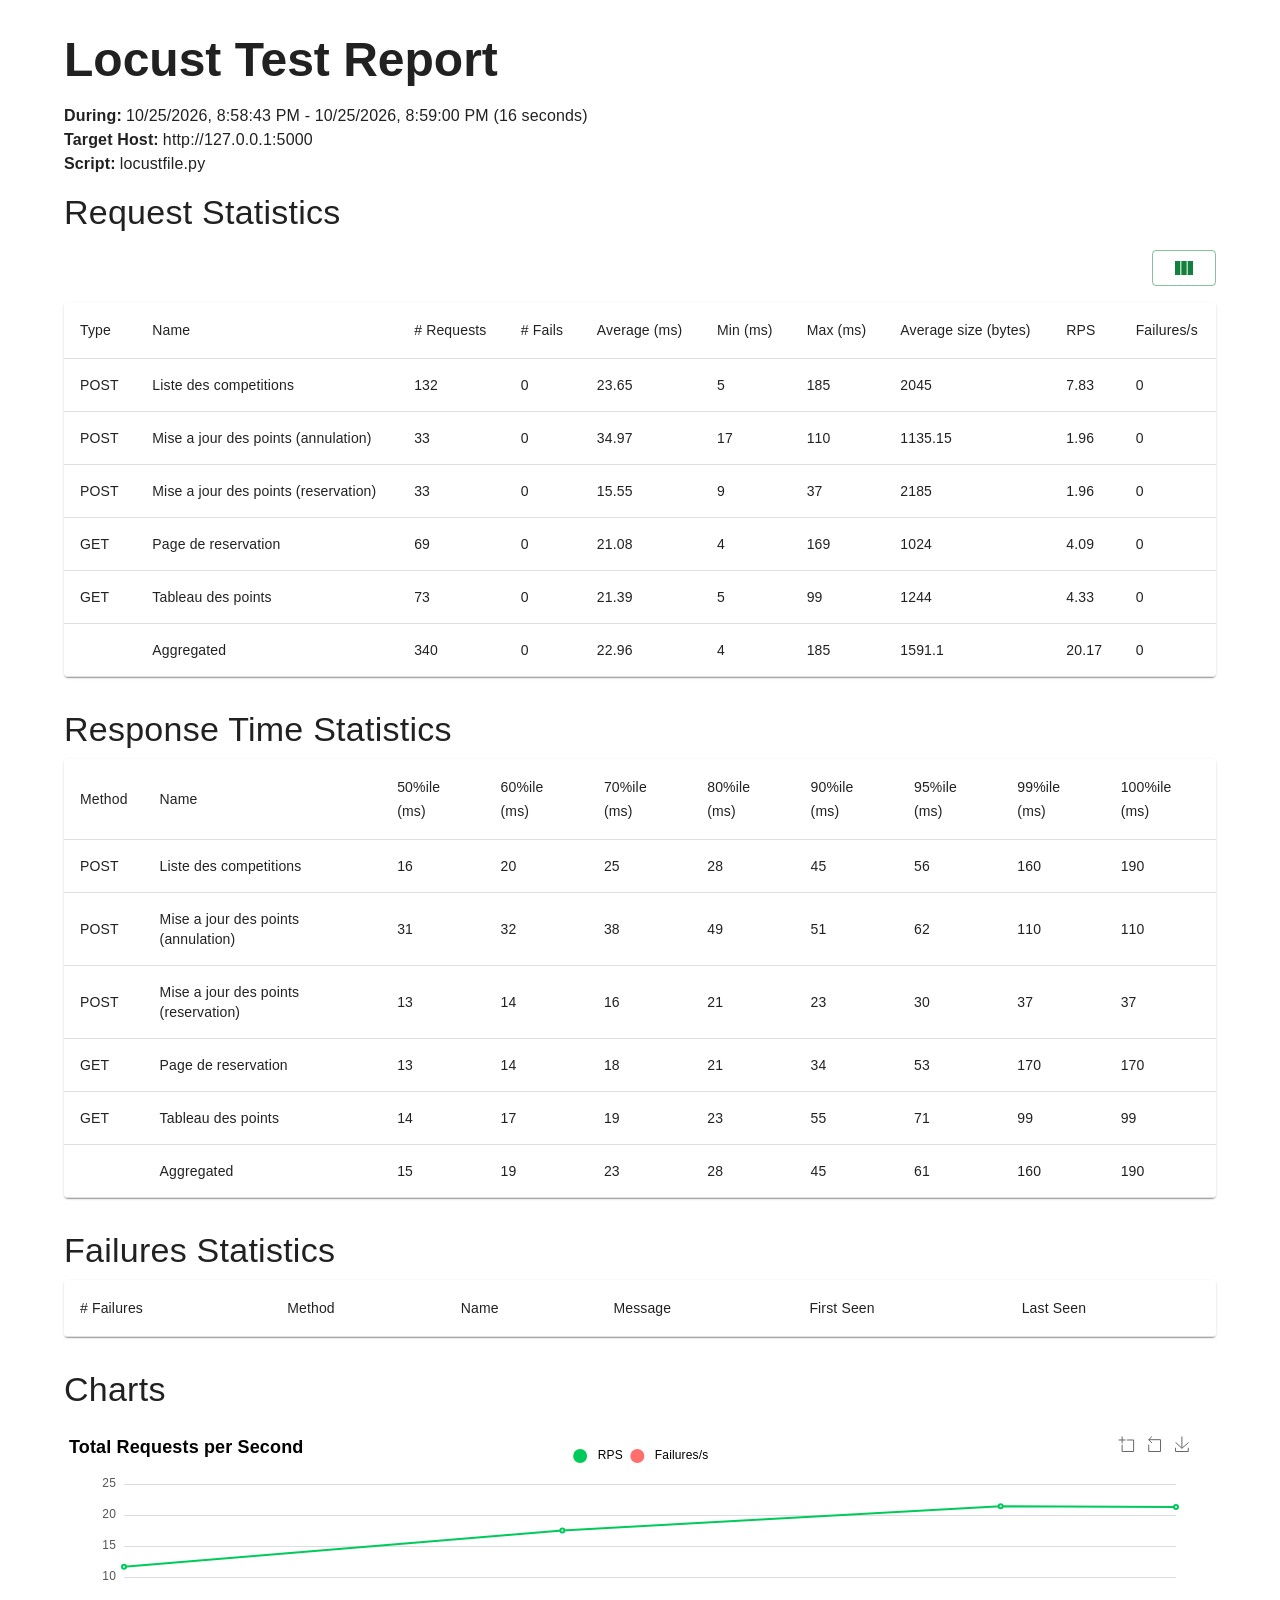
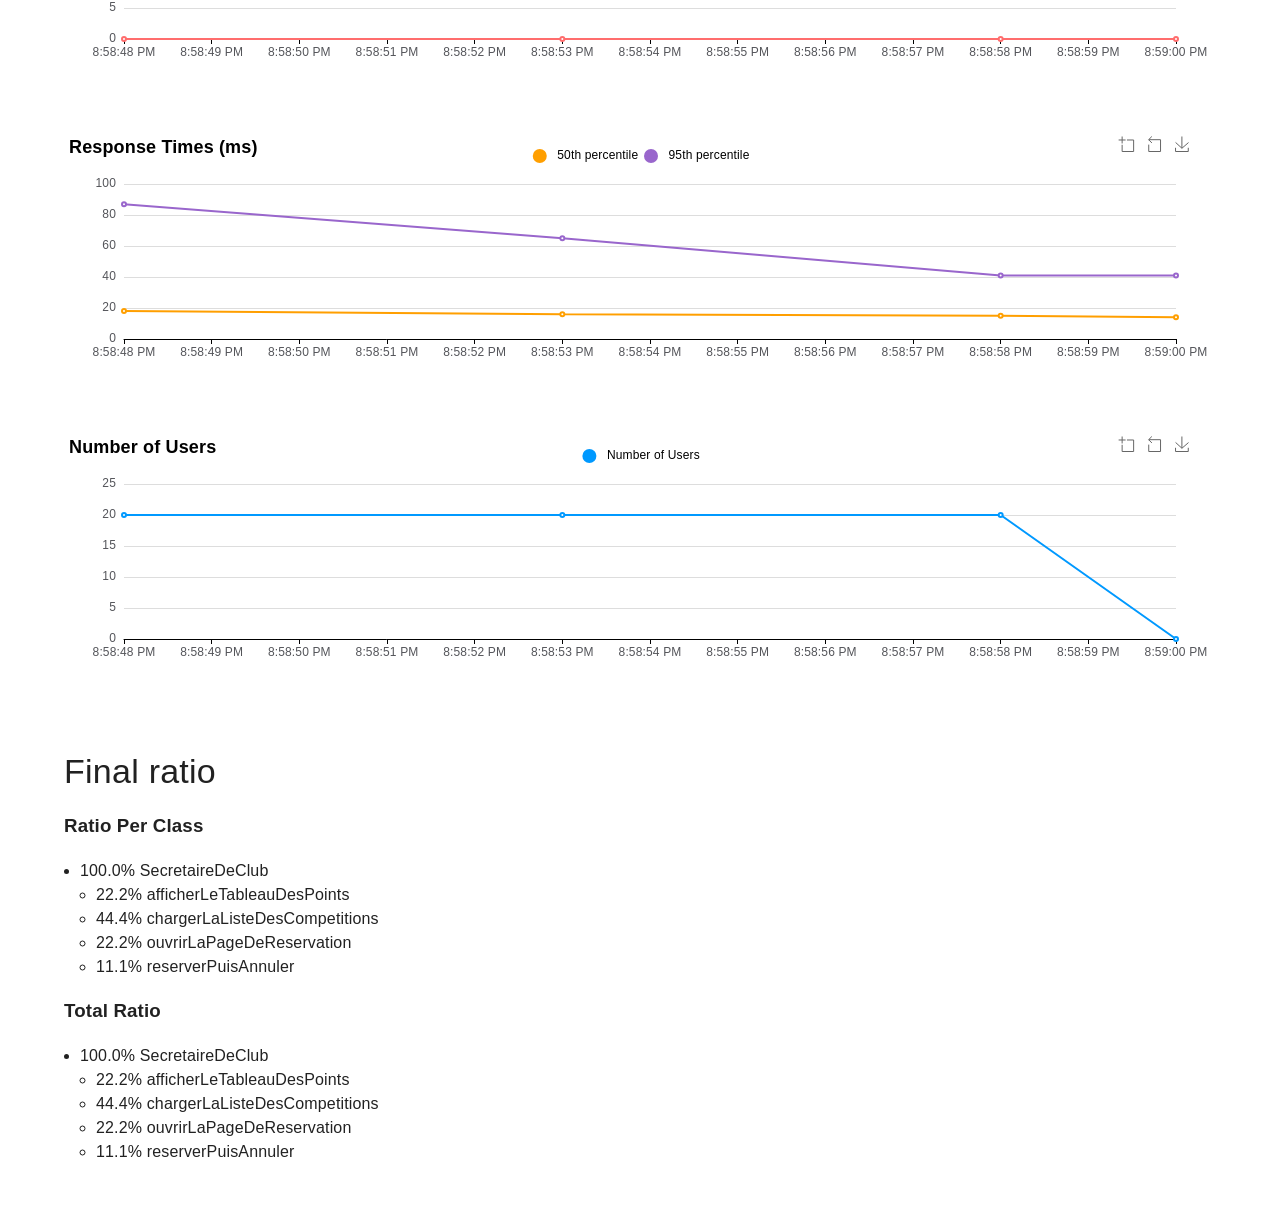
==== rapports/rapport_performance.html @ dd487c2c "Performance: rapports Locust (20 utilisateurs, 20 s, 0 echec)" ====
<!DOCTYPE html>
<html lang="en">
  
  <head>
    <meta charset="utf-8" />
    <link rel="shortcut icon" href="../../assets/favicon-light.png" media="(prefers-color-scheme: light)">
    <link rel="shortcut icon" href="../../assets/favicon-dark.png" media="(prefers-color-scheme: dark)">
    <meta name="viewport" content="width=device-width, initial-scale=1" />
    <meta name="theme-color" content="#000000" />

    <title>Locust</title>
    <script type="module" crossorigin>var e=Object.create,t=Object.defineProperty,n=Object.getOwnPropertyDescriptor,r=Object.getOwnPropertyNames,i=Object.getPrototypeOf,o=Object.prototype.hasOwnProperty,a=(e,t)=>()=>(t||(e((t={exports:{}}).exports,t),e=null),t.exports),s=(e,n)=>{let r={};for(var i in e)t(r,i,{get:e[i],enumerable:!0});return n||t(r,Symbol.toStringTag,{value:"Module"}),r},l=(a,s,l)=>(l=null!=a?e(i(a)):{},((e,i,a,s)=>{if(i&&"object"==typeof i||"function"==typeof i)for(var l,u=r(i),c=0,d=u.length;c<d;c++)l=u[c],o.call(e,l)||l===a||t(e,l,{get:(e=>i[e]).bind(null,l),enumerable:!(s=n(i,l))||s.enumerable});return e})(!s&&a&&a.__esModule?l:t(l,"default",{value:a,enumerable:!0}),a));!function(){const e=document.createElement("link").relList;if(!(e&&e.supports&&e.supports("modulepreload"))){for(const e of document.querySelectorAll('link[rel="modulepreload"]'))t(e);new MutationObserver(e=>{for(const n of e)if("childList"===n.type)for(const e of n.addedNodes)"LINK"===e.tagName&&"modulepreload"===e.rel&&t(e)}).observe(document,{childList:!0,subtree:!0})}function t(e){if(e.ep)return;e.ep=!0;const t=function(e){const t={};return e.integrity&&(t.integrity=e.integrity),e.referrerPolicy&&(t.referrerPolicy=e.referrerPolicy),"use-credentials"===e.crossOrigin?t.credentials="include":"anonymous"===e.crossOrigin?t.credentials="omit":t.credentials="same-origin",t}(e);fetch(e.href,t)}}();var u=a(e=>{function t(e,t){var n=e.length;e.push(t);e:for(;0<n;){var r=n-1>>>1,o=e[r];if(!(0<i(o,t)))break e;e[r]=t,e[n]=o,n=r}}function n(e){return 0===e.length?null:e[0]}function r(e){if(0===e.length)return null;var t=e[0],n=e.pop();if(n!==t){e[0]=n;e:for(var r=0,o=e.length,a=o>>>1;r<a;){var s=2*(r+1)-1,l=e[s],u=s+1,c=e[u];if(0>i(l,n))u<o&&0>i(c,l)?(e[r]=c,e[u]=n,r=u):(e[r]=l,e[s]=n,r=s);else{if(!(u<o&&0>i(c,n)))break e;e[r]=c,e[u]=n,r=u}}}return t}function i(e,t){var n=e.sortIndex-t.sortIndex;return 0!==n?n:e.id-t.id}if(e.unstable_now=void 0,"object"==typeof performance&&"function"==typeof performance.now){var o=performance;e.unstable_now=function(){return o.now()}}else{var a=Date,s=a.now();e.unstable_now=function(){return a.now()-s}}var l=[],u=[],c=1,d=null,f=3,h=!1,p=!1,g=!1,m=!1,y="function"==typeof setTimeout?setTimeout:null,v="function"==typeof clearTimeout?clearTimeout:null,b="undefined"!=typeof setImmediate?setImmediate:null;function x(e){for(var i=n(u);null!==i;){if(null===i.callback)r(u);else{if(!(i.startTime<=e))break;r(u),i.sortIndex=i.expirationTime,t(l,i)}i=n(u)}}function _(e){if(g=!1,x(e),!p)if(null!==n(l))p=!0,S||(S=!0,w());else{var t=n(u);null!==t&&A(_,t.startTime-e)}}var w,S=!1,k=-1,C=5,T=-1;function M(){return!!m||!(e.unstable_now()-T<C)}function I(){if(m=!1,S){var t=e.unstable_now();T=t;var i=!0;try{e:{p=!1,g&&(g=!1,v(k),k=-1),h=!0;var o=f;try{t:{for(x(t),d=n(l);null!==d&&!(d.expirationTime>t&&M());){var a=d.callback;if("function"==typeof a){d.callback=null,f=d.priorityLevel;var s=a(d.expirationTime<=t);if(t=e.unstable_now(),"function"==typeof s){d.callback=s,x(t),i=!0;break t}d===n(l)&&r(l),x(t)}else r(l);d=n(l)}if(null!==d)i=!0;else{var c=n(u);null!==c&&A(_,c.startTime-t),i=!1}}break e}finally{d=null,f=o,h=!1}i=void 0}}finally{i?w():S=!1}}}if("function"==typeof b)w=function(){b(I)};else if("undefined"!=typeof MessageChannel){var P=new MessageChannel,D=P.port2;P.port1.onmessage=I,w=function(){D.postMessage(null)}}else w=function(){y(I,0)};function A(t,n){k=y(function(){t(e.unstable_now())},n)}e.unstable_IdlePriority=5,e.unstable_ImmediatePriority=1,e.unstable_LowPriority=4,e.unstable_NormalPriority=3,e.unstable_Profiling=null,e.unstable_UserBlockingPriority=2,e.unstable_cancelCallback=function(e){e.callback=null},e.unstable_forceFrameRate=function(e){0>e||125<e?console.error("forceFrameRate takes a positive int between 0 and 125, forcing frame rates higher than 125 fps is not supported"):C=0<e?Math.floor(1e3/e):5},e.unstable_getCurrentPriorityLevel=function(){return f},e.unstable_next=function(e){switch(f){case 1:case 2:case 3:var t=3;break;default:t=f}var n=f;f=t;try{return e()}finally{f=n}},e.unstable_requestPaint=function(){m=!0},e.unstable_runWithPriority=function(e,t){switch(e){case 1:case 2:case 3:case 4:case 5:break;default:e=3}var n=f;f=e;try{return t()}finally{f=n}},e.unstable_scheduleCallback=function(r,i,o){var a=e.unstable_now();switch("object"==typeof o&&null!==o?o="number"==typeof(o=o.delay)&&0<o?a+o:a:o=a,r){case 1:var s=-1;break;case 2:s=250;break;case 5:s=1073741823;break;case 4:s=1e4;break;default:s=5e3}return r={id:c++,callback:i,priorityLevel:r,startTime:o,expirationTime:s=o+s,sortIndex:-1},o>a?(r.sortIndex=o,t(u,r),null===n(l)&&r===n(u)&&(g?(v(k),k=-1):g=!0,A(_,o-a))):(r.sortIndex=s,t(l,r),p||h||(p=!0,S||(S=!0,w()))),r},e.unstable_shouldYield=M,e.unstable_wrapCallback=function(e){var t=f;return function(){var n=f;f=t;try{return e.apply(this,arguments)}finally{f=n}}}}),c=a((e,t)=>{t.exports=u()}),d=a(e=>{var t=Symbol.for("react.transitional.element"),n=Symbol.for("react.portal"),r=Symbol.for("react.fragment"),i=Symbol.for("react.strict_mode"),o=Symbol.for("react.profiler"),a=Symbol.for("react.consumer"),s=Symbol.for("react.context"),l=Symbol.for("react.forward_ref"),u=Symbol.for("react.suspense"),c=Symbol.for("react.memo"),d=Symbol.for("react.lazy"),f=Symbol.for("react.activity"),h=Symbol.iterator;var p={isMounted:function(){return!1},enqueueForceUpdate:function(){},enqueueReplaceState:function(){},enqueueSetState:function(){}},g=Object.assign,m={};function y(e,t,n){this.props=e,this.context=t,this.refs=m,this.updater=n||p}function v(){}function b(e,t,n){this.props=e,this.context=t,this.refs=m,this.updater=n||p}y.prototype.isReactComponent={},y.prototype.setState=function(e,t){if("object"!=typeof e&&"function"!=typeof e&&null!=e)throw Error("takes an object of state variables to update or a function which returns an object of state variables.");this.updater.enqueueSetState(this,e,t,"setState")},y.prototype.forceUpdate=function(e){this.updater.enqueueForceUpdate(this,e,"forceUpdate")},v.prototype=y.prototype;var x=b.prototype=new v;x.constructor=b,g(x,y.prototype),x.isPureReactComponent=!0;var _=Array.isArray;function w(){}var S={H:null,A:null,T:null,S:null},k=Object.prototype.hasOwnProperty;function C(e,n,r){var i=r.ref;return{$$typeof:t,type:e,key:n,ref:void 0!==i?i:null,props:r}}function T(e){return"object"==typeof e&&null!==e&&e.$$typeof===t}var M=/\/+/g;function I(e,t){return"object"==typeof e&&null!==e&&null!=e.key?function(e){var t={"=":"=0",":":"=2"};return"$"+e.replace(/[=:]/g,function(e){return t[e]})}(""+e.key):t.toString(36)}function P(e,r,i,o,a){var s=typeof e;"undefined"!==s&&"boolean"!==s||(e=null);var l,u,c=!1;if(null===e)c=!0;else switch(s){case"bigint":case"string":case"number":c=!0;break;case"object":switch(e.$$typeof){case t:case n:c=!0;break;case d:return P((c=e._init)(e._payload),r,i,o,a)}}if(c)return a=a(e),c=""===o?"."+I(e,0):o,_(a)?(i="",null!=c&&(i=c.replace(M,"$&/")+"/"),P(a,r,i,"",function(e){return e})):null!=a&&(T(a)&&(l=a,u=i+(null==a.key||e&&e.key===a.key?"":(""+a.key).replace(M,"$&/")+"/")+c,a=C(l.type,u,l.props)),r.push(a)),1;c=0;var f,p=""===o?".":o+":";if(_(e))for(var g=0;g<e.length;g++)c+=P(o=e[g],r,i,s=p+I(o,g),a);else if("function"==typeof(g=null===(f=e)||"object"!=typeof f?null:"function"==typeof(f=h&&f[h]||f["@@iterator"])?f:null))for(e=g.call(e),g=0;!(o=e.next()).done;)c+=P(o=o.value,r,i,s=p+I(o,g++),a);else if("object"===s){if("function"==typeof e.then)return P(function(e){switch(e.status){case"fulfilled":return e.value;case"rejected":throw e.reason;default:switch("string"==typeof e.status?e.then(w,w):(e.status="pending",e.then(function(t){"pending"===e.status&&(e.status="fulfilled",e.value=t)},function(t){"pending"===e.status&&(e.status="rejected",e.reason=t)})),e.status){case"fulfilled":return e.value;case"rejected":throw e.reason}}throw e}(e),r,i,o,a);throw r=String(e),Error("Objects are not valid as a React child (found: "+("[object Object]"===r?"object with keys {"+Object.keys(e).join(", ")+"}":r)+"). If you meant to render a collection of children, use an array instead.")}return c}function D(e,t,n){if(null==e)return e;var r=[],i=0;return P(e,r,"","",function(e){return t.call(n,e,i++)}),r}function A(e){if(-1===e._status){var t=e._result;(t=t()).then(function(t){0!==e._status&&-1!==e._status||(e._status=1,e._result=t)},function(t){0!==e._status&&-1!==e._status||(e._status=2,e._result=t)}),-1===e._status&&(e._status=0,e._result=t)}if(1===e._status)return e._result.default;throw e._result}var E="function"==typeof reportError?reportError:function(e){if("object"==typeof window&&"function"==typeof window.ErrorEvent){var t=new window.ErrorEvent("error",{bubbles:!0,cancelable:!0,message:"object"==typeof e&&null!==e&&"string"==typeof e.message?String(e.message):String(e),error:e});if(!window.dispatchEvent(t))return}else if("object"==typeof process&&"function"==typeof process.emit)return void process.emit("uncaughtException",e);console.error(e)},L={map:D,forEach:function(e,t,n){D(e,function(){t.apply(this,arguments)},n)},count:function(e){var t=0;return D(e,function(){t++}),t},toArray:function(e){return D(e,function(e){return e})||[]},only:function(e){if(!T(e))throw Error("React.Children.only expected to receive a single React element child.");return e}};e.Activity=f,e.Children=L,e.Component=y,e.Fragment=r,e.Profiler=o,e.PureComponent=b,e.StrictMode=i,e.Suspense=u,e.__CLIENT_INTERNALS_DO_NOT_USE_OR_WARN_USERS_THEY_CANNOT_UPGRADE=S,e.__COMPILER_RUNTIME={__proto__:null,c:function(e){return S.H.useMemoCache(e)}},e.cache=function(e){return function(){return e.apply(null,arguments)}},e.cacheSignal=function(){return null},e.cloneElement=function(e,t,n){if(null==e)throw Error("The argument must be a React element, but you passed "+e+".");var r=g({},e.props),i=e.key;if(null!=t)for(o in void 0!==t.key&&(i=""+t.key),t)!k.call(t,o)||"key"===o||"__self"===o||"__source"===o||"ref"===o&&void 0===t.ref||(r[o]=t[o]);var o=arguments.length-2;if(1===o)r.children=n;else if(1<o){for(var a=Array(o),s=0;s<o;s++)a[s]=arguments[s+2];r.children=a}return C(e.type,i,r)},e.createContext=function(e){return(e={$$typeof:s,_currentValue:e,_currentValue2:e,_threadCount:0,Provider:null,Consumer:null}).Provider=e,e.Consumer={$$typeof:a,_context:e},e},e.createElement=function(e,t,n){var r,i={},o=null;if(null!=t)for(r in void 0!==t.key&&(o=""+t.key),t)k.call(t,r)&&"key"!==r&&"__self"!==r&&"__source"!==r&&(i[r]=t[r]);var a=arguments.length-2;if(1===a)i.children=n;else if(1<a){for(var s=Array(a),l=0;l<a;l++)s[l]=arguments[l+2];i.children=s}if(e&&e.defaultProps)for(r in a=e.defaultProps)void 0===i[r]&&(i[r]=a[r]);return C(e,o,i)},e.createRef=function(){return{current:null}},e.forwardRef=function(e){return{$$typeof:l,render:e}},e.isValidElement=T,e.lazy=function(e){return{$$typeof:d,_payload:{_status:-1,_result:e},_init:A}},e.memo=function(e,t){return{$$typeof:c,type:e,compare:void 0===t?null:t}},e.startTransition=function(e){var t=S.T,n={};S.T=n;try{var r=e(),i=S.S;null!==i&&i(n,r),"object"==typeof r&&null!==r&&"function"==typeof r.then&&r.then(w,E)}catch(yy){E(yy)}finally{null!==t&&null!==n.types&&(t.types=n.types),S.T=t}},e.unstable_useCacheRefresh=function(){return S.H.useCacheRefresh()},e.use=function(e){return S.H.use(e)},e.useActionState=function(e,t,n){return S.H.useActionState(e,t,n)},e.useCallback=function(e,t){return S.H.useCallback(e,t)},e.useContext=function(e){return S.H.useContext(e)},e.useDebugValue=function(){},e.useDeferredValue=function(e,t){return S.H.useDeferredValue(e,t)},e.useEffect=function(e,t){return S.H.useEffect(e,t)},e.useEffectEvent=function(e){return S.H.useEffectEvent(e)},e.useId=function(){return S.H.useId()},e.useImperativeHandle=function(e,t,n){return S.H.useImperativeHandle(e,t,n)},e.useInsertionEffect=function(e,t){return S.H.useInsertionEffect(e,t)},e.useLayoutEffect=function(e,t){return S.H.useLayoutEffect(e,t)},e.useMemo=function(e,t){return S.H.useMemo(e,t)},e.useOptimistic=function(e,t){return S.H.useOptimistic(e,t)},e.useReducer=function(e,t,n){return S.H.useReducer(e,t,n)},e.useRef=function(e){return S.H.useRef(e)},e.useState=function(e){return S.H.useState(e)},e.useSyncExternalStore=function(e,t,n){return S.H.useSyncExternalStore(e,t,n)},e.useTransition=function(){return S.H.useTransition()},e.version="19.2.7"}),f=a((e,t)=>{t.exports=d()}),h=a(e=>{var t=f();function n(e){var t="https://react.dev/errors/"+e;if(1<arguments.length){t+="?args[]="+encodeURIComponent(arguments[1]);for(var n=2;n<arguments.length;n++)t+="&args[]="+encodeURIComponent(arguments[n])}return"Minified React error #"+e+"; visit "+t+" for the full message or use the non-minified dev environment for full errors and additional helpful warnings."}function r(){}var i={d:{f:r,r:function(){throw Error(n(522))},D:r,C:r,L:r,m:r,X:r,S:r,M:r},p:0,findDOMNode:null},o=Symbol.for("react.portal");var a=t.__CLIENT_INTERNALS_DO_NOT_USE_OR_WARN_USERS_THEY_CANNOT_UPGRADE;function s(e,t){return"font"===e?"":"string"==typeof t?"use-credentials"===t?t:"":void 0}e.__DOM_INTERNALS_DO_NOT_USE_OR_WARN_USERS_THEY_CANNOT_UPGRADE=i,e.createPortal=function(e,t){var r=2<arguments.length&&void 0!==arguments[2]?arguments[2]:null;if(!t||1!==t.nodeType&&9!==t.nodeType&&11!==t.nodeType)throw Error(n(299));return function(e,t,n){var r=3<arguments.length&&void 0!==arguments[3]?arguments[3]:null;return{$$typeof:o,key:null==r?null:""+r,children:e,containerInfo:t,implementation:n}}(e,t,null,r)},e.flushSync=function(e){var t=a.T,n=i.p;try{if(a.T=null,i.p=2,e)return e()}finally{a.T=t,i.p=n,i.d.f()}},e.preconnect=function(e,t){"string"==typeof e&&(t?t="string"==typeof(t=t.crossOrigin)?"use-credentials"===t?t:"":void 0:t=null,i.d.C(e,t))},e.prefetchDNS=function(e){"string"==typeof e&&i.d.D(e)},e.preinit=function(e,t){if("string"==typeof e&&t&&"string"==typeof t.as){var n=t.as,r=s(n,t.crossOrigin),o="string"==typeof t.integrity?t.integrity:void 0,a="string"==typeof t.fetchPriority?t.fetchPriority:void 0;"style"===n?i.d.S(e,"string"==typeof t.precedence?t.precedence:void 0,{crossOrigin:r,integrity:o,fetchPriority:a}):"script"===n&&i.d.X(e,{crossOrigin:r,integrity:o,fetchPriority:a,nonce:"string"==typeof t.nonce?t.nonce:void 0})}},e.preinitModule=function(e,t){if("string"==typeof e)if("object"==typeof t&&null!==t){if(null==t.as||"script"===t.as){var n=s(t.as,t.crossOrigin);i.d.M(e,{crossOrigin:n,integrity:"string"==typeof t.integrity?t.integrity:void 0,nonce:"string"==typeof t.nonce?t.nonce:void 0})}}else t??i.d.M(e)},e.preload=function(e,t){if("string"==typeof e&&"object"==typeof t&&null!==t&&"string"==typeof t.as){var n=t.as,r=s(n,t.crossOrigin);i.d.L(e,n,{crossOrigin:r,integrity:"string"==typeof t.integrity?t.integrity:void 0,nonce:"string"==typeof t.nonce?t.nonce:void 0,type:"string"==typeof t.type?t.type:void 0,fetchPriority:"string"==typeof t.fetchPriority?t.fetchPriority:void 0,referrerPolicy:"string"==typeof t.referrerPolicy?t.referrerPolicy:void 0,imageSrcSet:"string"==typeof t.imageSrcSet?t.imageSrcSet:void 0,imageSizes:"string"==typeof t.imageSizes?t.imageSizes:void 0,media:"string"==typeof t.media?t.media:void 0})}},e.preloadModule=function(e,t){if("string"==typeof e)if(t){var n=s(t.as,t.crossOrigin);i.d.m(e,{as:"string"==typeof t.as&&"script"!==t.as?t.as:void 0,crossOrigin:n,integrity:"string"==typeof t.integrity?t.integrity:void 0})}else i.d.m(e)},e.requestFormReset=function(e){i.d.r(e)},e.unstable_batchedUpdates=function(e,t){return e(t)},e.useFormState=function(e,t,n){return a.H.useFormState(e,t,n)},e.useFormStatus=function(){return a.H.useHostTransitionStatus()},e.version="19.2.7"}),p=a((e,t)=>{!function e(){if("undefined"!=typeof __REACT_DEVTOOLS_GLOBAL_HOOK__&&"function"==typeof __REACT_DEVTOOLS_GLOBAL_HOOK__.checkDCE)try{__REACT_DEVTOOLS_GLOBAL_HOOK__.checkDCE(e)}catch(t){console.error(t)}}(),t.exports=h()}),g=a(e=>{var t=c(),n=f(),r=p();function i(e){var t="https://react.dev/errors/"+e;if(1<arguments.length){t+="?args[]="+encodeURIComponent(arguments[1]);for(var n=2;n<arguments.length;n++)t+="&args[]="+encodeURIComponent(arguments[n])}return"Minified React error #"+e+"; visit "+t+" for the full message or use the non-minified dev environment for full errors and additional helpful warnings."}function o(e){var t=e,n=e;if(e.alternate)for(;t.return;)t=t.return;else{e=t;do{!!(4098&(t=e).flags)&&(n=t.return),e=t.return}while(e)}return 3===t.tag?n:null}function a(e){if(13===e.tag){var t=e.memoizedState;if(null===t&&(null!==(e=e.alternate)&&(t=e.memoizedState)),null!==t)return t.dehydrated}return null}function s(e){if(31===e.tag){var t=e.memoizedState;if(null===t&&(null!==(e=e.alternate)&&(t=e.memoizedState)),null!==t)return t.dehydrated}return null}function l(e){if(o(e)!==e)throw Error(i(188))}function u(e){var t=e.tag;if(5===t||26===t||27===t||6===t)return e;for(e=e.child;null!==e;){if(null!==(t=u(e)))return t;e=e.sibling}return null}var d=Object.assign,h=Symbol.for("react.element"),g=Symbol.for("react.transitional.element"),m=Symbol.for("react.portal"),y=Symbol.for("react.fragment"),v=Symbol.for("react.strict_mode"),b=Symbol.for("react.profiler"),x=Symbol.for("react.consumer"),_=Symbol.for("react.context"),w=Symbol.for("react.forward_ref"),S=Symbol.for("react.suspense"),k=Symbol.for("react.suspense_list"),C=Symbol.for("react.memo"),T=Symbol.for("react.lazy"),M=Symbol.for("react.activity"),I=Symbol.for("react.memo_cache_sentinel"),P=Symbol.iterator;function D(e){return null===e||"object"!=typeof e?null:"function"==typeof(e=P&&e[P]||e["@@iterator"])?e:null}var A=Symbol.for("react.client.reference");function E(e){if(null==e)return null;if("function"==typeof e)return e.$$typeof===A?null:e.displayName||e.name||null;if("string"==typeof e)return e;switch(e){case y:return"Fragment";case b:return"Profiler";case v:return"StrictMode";case S:return"Suspense";case k:return"SuspenseList";case M:return"Activity"}if("object"==typeof e)switch(e.$$typeof){case m:return"Portal";case _:return e.displayName||"Context";case x:return(e._context.displayName||"Context")+".Consumer";case w:var t=e.render;return(e=e.displayName)||(e=""!==(e=t.displayName||t.name||"")?"ForwardRef("+e+")":"ForwardRef"),e;case C:return null!==(t=e.displayName||null)?t:E(e.type)||"Memo";case T:t=e._payload,e=e._init;try{return E(e(t))}catch(n){}}return null}var L=Array.isArray,R=n.__CLIENT_INTERNALS_DO_NOT_USE_OR_WARN_USERS_THEY_CANNOT_UPGRADE,O=r.__DOM_INTERNALS_DO_NOT_USE_OR_WARN_USERS_THEY_CANNOT_UPGRADE,z={pending:!1,data:null,method:null,action:null},N=[],B=-1;function F(e){return{current:e}}function V(e){0>B||(e.current=N[B],N[B]=null,B--)}function $(e,t){B++,N[B]=e.current,e.current=t}var H,j,W=F(null),U=F(null),G=F(null),X=F(null);function q(e,t){switch($(G,t),$(U,e),$(W,null),t.nodeType){case 9:case 11:e=(e=t.documentElement)&&(e=e.namespaceURI)?yd(e):0;break;default:if(e=t.tagName,t=t.namespaceURI)e=vd(t=yd(t),e);else switch(e){case"svg":e=1;break;case"math":e=2;break;default:e=0}}V(W),$(W,e)}function Y(){V(W),V(U),V(G)}function Z(e){null!==e.memoizedState&&$(X,e);var t=W.current,n=vd(t,e.type);t!==n&&($(U,e),$(W,n))}function K(e){U.current===e&&(V(W),V(U)),X.current===e&&(V(X),df._currentValue=z)}function Q(e){if(void 0===H)try{throw Error()}catch(n){var t=n.stack.trim().match(/\n( *(at )?)/);H=t&&t[1]||"",j=-1<n.stack.indexOf("\n    at")?" (<anonymous>)":-1<n.stack.indexOf("@")?"@unknown:0:0":""}return"\n"+H+e+j}var J=!1;function ee(e,t){if(!e||J)return"";J=!0;var n=Error.prepareStackTrace;Error.prepareStackTrace=void 0;try{var r={DetermineComponentFrameRoot:function(){try{if(t){var n=function(){throw Error()};if(Object.defineProperty(n.prototype,"props",{set:function(){throw Error()}}),"object"==typeof Reflect&&Reflect.construct){try{Reflect.construct(n,[])}catch(i){var r=i}Reflect.construct(e,[],n)}else{try{n.call()}catch(o){r=o}e.call(n.prototype)}}else{try{throw Error()}catch(a){r=a}(n=e())&&"function"==typeof n.catch&&n.catch(function(){})}}catch(s){if(s&&r&&"string"==typeof s.stack)return[s.stack,r.stack]}return[null,null]}};r.DetermineComponentFrameRoot.displayName="DetermineComponentFrameRoot";var i=Object.getOwnPropertyDescriptor(r.DetermineComponentFrameRoot,"name");i&&i.configurable&&Object.defineProperty(r.DetermineComponentFrameRoot,"name",{value:"DetermineComponentFrameRoot"});var o=r.DetermineComponentFrameRoot(),a=o[0],s=o[1];if(a&&s){var l=a.split("\n"),u=s.split("\n");for(i=r=0;r<l.length&&!l[r].includes("DetermineComponentFrameRoot");)r++;for(;i<u.length&&!u[i].includes("DetermineComponentFrameRoot");)i++;if(r===l.length||i===u.length)for(r=l.length-1,i=u.length-1;1<=r&&0<=i&&l[r]!==u[i];)i--;for(;1<=r&&0<=i;r--,i--)if(l[r]!==u[i]){if(1!==r||1!==i)do{if(r--,0>--i||l[r]!==u[i]){var c="\n"+l[r].replace(" at new "," at ");return e.displayName&&c.includes("<anonymous>")&&(c=c.replace("<anonymous>",e.displayName)),c}}while(1<=r&&0<=i);break}}}finally{J=!1,Error.prepareStackTrace=n}return(n=e?e.displayName||e.name:"")?Q(n):""}function te(e,t){switch(e.tag){case 26:case 27:case 5:return Q(e.type);case 16:return Q("Lazy");case 13:return e.child!==t&&null!==t?Q("Suspense Fallback"):Q("Suspense");case 19:return Q("SuspenseList");case 0:case 15:return ee(e.type,!1);case 11:return ee(e.type.render,!1);case 1:return ee(e.type,!0);case 31:return Q("Activity");default:return""}}function ne(e){try{var t="",n=null;do{t+=te(e,n),n=e,e=e.return}while(e);return t}catch(r){return"\nError generating stack: "+r.message+"\n"+r.stack}}var re=Object.prototype.hasOwnProperty,ie=t.unstable_scheduleCallback,oe=t.unstable_cancelCallback,ae=t.unstable_shouldYield,se=t.unstable_requestPaint,le=t.unstable_now,ue=t.unstable_getCurrentPriorityLevel,ce=t.unstable_ImmediatePriority,de=t.unstable_UserBlockingPriority,fe=t.unstable_NormalPriority,he=t.unstable_LowPriority,pe=t.unstable_IdlePriority,ge=t.log,me=t.unstable_setDisableYieldValue,ye=null,ve=null;function be(e){if("function"==typeof ge&&me(e),ve&&"function"==typeof ve.setStrictMode)try{ve.setStrictMode(ye,e)}catch(t){}}var xe=Math.clz32?Math.clz32:function(e){return 0===(e>>>=0)?32:31-(_e(e)/we|0)|0},_e=Math.log,we=Math.LN2;var Se=256,ke=262144,Ce=4194304;function Te(e){var t=42&e;if(0!==t)return t;switch(e&-e){case 1:return 1;case 2:return 2;case 4:return 4;case 8:return 8;case 16:return 16;case 32:return 32;case 64:return 64;case 128:return 128;case 256:case 512:case 1024:case 2048:case 4096:case 8192:case 16384:case 32768:case 65536:case 131072:return 261888&e;case 262144:case 524288:case 1048576:case 2097152:return 3932160&e;case 4194304:case 8388608:case 16777216:case 33554432:return 62914560&e;case 67108864:return 67108864;case 134217728:return 134217728;case 268435456:return 268435456;case 536870912:return 536870912;case 1073741824:return 0;default:return e}}function Me(e,t,n){var r=e.pendingLanes;if(0===r)return 0;var i=0,o=e.suspendedLanes,a=e.pingedLanes;e=e.warmLanes;var s=134217727&r;return 0!==s?0!==(r=s&~o)?i=Te(r):0!==(a&=s)?i=Te(a):n||0!==(n=s&~e)&&(i=Te(n)):0!==(s=r&~o)?i=Te(s):0!==a?i=Te(a):n||0!==(n=r&~e)&&(i=Te(n)),0===i?0:0!==t&&t!==i&&0===(t&o)&&((o=i&-i)>=(n=t&-t)||32===o&&4194048&n)?t:i}function Ie(e,t){return 0===(e.pendingLanes&~(e.suspendedLanes&~e.pingedLanes)&t)}function Pe(e,t){switch(e){case 1:case 2:case 4:case 8:case 64:return t+250;case 16:case 32:case 128:case 256:case 512:case 1024:case 2048:case 4096:case 8192:case 16384:case 32768:case 65536:case 131072:case 262144:case 524288:case 1048576:case 2097152:return t+5e3;default:return-1}}function De(){var e=Ce;return!(62914560&(Ce<<=1))&&(Ce=4194304),e}function Ae(e){for(var t=[],n=0;31>n;n++)t.push(e);return t}function Ee(e,t){e.pendingLanes|=t,268435456!==t&&(e.suspendedLanes=0,e.pingedLanes=0,e.warmLanes=0)}function Le(e,t,n){e.pendingLanes|=t,e.suspendedLanes&=~t;var r=31-xe(t);e.entangledLanes|=t,e.entanglements[r]=1073741824|e.entanglements[r]|261930&n}function Re(e,t){var n=e.entangledLanes|=t;for(e=e.entanglements;n;){var r=31-xe(n),i=1<<r;i&t|e[r]&t&&(e[r]|=t),n&=~i}}function Oe(e,t){var n=t&-t;return 0!==((n=42&n?1:ze(n))&(e.suspendedLanes|t))?0:n}function ze(e){switch(e){case 2:e=1;break;case 8:e=4;break;case 32:e=16;break;case 256:case 512:case 1024:case 2048:case 4096:case 8192:case 16384:case 32768:case 65536:case 131072:case 262144:case 524288:case 1048576:case 2097152:case 4194304:case 8388608:case 16777216:case 33554432:e=128;break;case 268435456:e=134217728;break;default:e=0}return e}function Ne(e){return 2<(e&=-e)?8<e?134217727&e?32:268435456:8:2}function Be(){var e=O.p;return 0!==e?e:void 0===(e=window.event)?32:Cf(e.type)}function Fe(e,t){var n=O.p;try{return O.p=e,t()}finally{O.p=n}}var Ve=Math.random().toString(36).slice(2),$e="__reactFiber$"+Ve,He="__reactProps$"+Ve,je="__reactContainer$"+Ve,We="__reactEvents$"+Ve,Ue="__reactListeners$"+Ve,Ge="__reactHandles$"+Ve,Xe="__reactResources$"+Ve,qe="__reactMarker$"+Ve;function Ye(e){delete e[$e],delete e[He],delete e[We],delete e[Ue],delete e[Ge]}function Ze(e){var t=e[$e];if(t)return t;for(var n=e.parentNode;n;){if(t=n[je]||n[$e]){if(n=t.alternate,null!==t.child||null!==n&&null!==n.child)for(e=zd(e);null!==e;){if(n=e[$e])return n;e=zd(e)}return t}n=(e=n).parentNode}return null}function Ke(e){if(e=e[$e]||e[je]){var t=e.tag;if(5===t||6===t||13===t||31===t||26===t||27===t||3===t)return e}return null}function Qe(e){var t=e.tag;if(5===t||26===t||27===t||6===t)return e.stateNode;throw Error(i(33))}function Je(e){var t=e[Xe];return t||(t=e[Xe]={hoistableStyles:new Map,hoistableScripts:new Map}),t}function et(e){e[qe]=!0}var tt=new Set,nt={};function rt(e,t){it(e,t),it(e+"Capture",t)}function it(e,t){for(nt[e]=t,e=0;e<t.length;e++)tt.add(t[e])}var ot=RegExp("^[:A-Z_a-z\\u00C0-\\u00D6\\u00D8-\\u00F6\\u00F8-\\u02FF\\u0370-\\u037D\\u037F-\\u1FFF\\u200C-\\u200D\\u2070-\\u218F\\u2C00-\\u2FEF\\u3001-\\uD7FF\\uF900-\\uFDCF\\uFDF0-\\uFFFD][:A-Z_a-z\\u00C0-\\u00D6\\u00D8-\\u00F6\\u00F8-\\u02FF\\u0370-\\u037D\\u037F-\\u1FFF\\u200C-\\u200D\\u2070-\\u218F\\u2C00-\\u2FEF\\u3001-\\uD7FF\\uF900-\\uFDCF\\uFDF0-\\uFFFD\\-.0-9\\u00B7\\u0300-\\u036F\\u203F-\\u2040]*$"),at={},st={};function lt(e,t,n){if(i=t,re.call(st,i)||!re.call(at,i)&&(ot.test(i)?st[i]=!0:(at[i]=!0,0)))if(null===n)e.removeAttribute(t);else{switch(typeof n){case"undefined":case"function":case"symbol":return void e.removeAttribute(t);case"boolean":var r=t.toLowerCase().slice(0,5);if("data-"!==r&&"aria-"!==r)return void e.removeAttribute(t)}e.setAttribute(t,""+n)}var i}function ut(e,t,n){if(null===n)e.removeAttribute(t);else{switch(typeof n){case"undefined":case"function":case"symbol":case"boolean":return void e.removeAttribute(t)}e.setAttribute(t,""+n)}}function ct(e,t,n,r){if(null===r)e.removeAttribute(n);else{switch(typeof r){case"undefined":case"function":case"symbol":case"boolean":return void e.removeAttribute(n)}e.setAttributeNS(t,n,""+r)}}function dt(e){switch(typeof e){case"bigint":case"boolean":case"number":case"string":case"undefined":case"object":return e;default:return""}}function ft(e){var t=e.type;return(e=e.nodeName)&&"input"===e.toLowerCase()&&("checkbox"===t||"radio"===t)}function ht(e){if(!e._valueTracker){var t=ft(e)?"checked":"value";e._valueTracker=function(e,t,n){var r=Object.getOwnPropertyDescriptor(e.constructor.prototype,t);if(!e.hasOwnProperty(t)&&void 0!==r&&"function"==typeof r.get&&"function"==typeof r.set){var i=r.get,o=r.set;return Object.defineProperty(e,t,{configurable:!0,get:function(){return i.call(this)},set:function(e){n=""+e,o.call(this,e)}}),Object.defineProperty(e,t,{enumerable:r.enumerable}),{getValue:function(){return n},setValue:function(e){n=""+e},stopTracking:function(){e._valueTracker=null,delete e[t]}}}}(e,t,""+e[t])}}function pt(e){if(!e)return!1;var t=e._valueTracker;if(!t)return!0;var n=t.getValue(),r="";return e&&(r=ft(e)?e.checked?"true":"false":e.value),(e=r)!==n&&(t.setValue(e),!0)}function gt(e){if(void 0===(e=e||("undefined"!=typeof document?document:void 0)))return null;try{return e.activeElement||e.body}catch(Nb){return e.body}}var mt=/[\n"\\]/g;function yt(e){return e.replace(mt,function(e){return"\\"+e.charCodeAt(0).toString(16)+" "})}function vt(e,t,n,r,i,o,a,s){e.name="",null!=a&&"function"!=typeof a&&"symbol"!=typeof a&&"boolean"!=typeof a?e.type=a:e.removeAttribute("type"),null!=t?"number"===a?(0===t&&""===e.value||e.value!=t)&&(e.value=""+dt(t)):e.value!==""+dt(t)&&(e.value=""+dt(t)):"submit"!==a&&"reset"!==a||e.removeAttribute("value"),null!=t?xt(e,a,dt(t)):null!=n?xt(e,a,dt(n)):null!=r&&e.removeAttribute("value"),null==i&&null!=o&&(e.defaultChecked=!!o),null!=i&&(e.checked=i&&"function"!=typeof i&&"symbol"!=typeof i),null!=s&&"function"!=typeof s&&"symbol"!=typeof s&&"boolean"!=typeof s?e.name=""+dt(s):e.removeAttribute("name")}function bt(e,t,n,r,i,o,a,s){if(null!=o&&"function"!=typeof o&&"symbol"!=typeof o&&"boolean"!=typeof o&&(e.type=o),null!=t||null!=n){if(("submit"===o||"reset"===o)&&null==t)return void ht(e);n=null!=n?""+dt(n):"",t=null!=t?""+dt(t):n,s||t===e.value||(e.value=t),e.defaultValue=t}r="function"!=typeof(r=null!=r?r:i)&&"symbol"!=typeof r&&!!r,e.checked=s?e.checked:!!r,e.defaultChecked=!!r,null!=a&&"function"!=typeof a&&"symbol"!=typeof a&&"boolean"!=typeof a&&(e.name=a),ht(e)}function xt(e,t,n){"number"===t&&gt(e.ownerDocument)===e||e.defaultValue===""+n||(e.defaultValue=""+n)}function _t(e,t,n,r){if(e=e.options,t){t={};for(var i=0;i<n.length;i++)t["$"+n[i]]=!0;for(n=0;n<e.length;n++)i=t.hasOwnProperty("$"+e[n].value),e[n].selected!==i&&(e[n].selected=i),i&&r&&(e[n].defaultSelected=!0)}else{for(n=""+dt(n),t=null,i=0;i<e.length;i++){if(e[i].value===n)return e[i].selected=!0,void(r&&(e[i].defaultSelected=!0));null!==t||e[i].disabled||(t=e[i])}null!==t&&(t.selected=!0)}}function wt(e,t,n){null==t||((t=""+dt(t))!==e.value&&(e.value=t),null!=n)?e.defaultValue=null!=n?""+dt(n):"":e.defaultValue!==t&&(e.defaultValue=t)}function St(e,t,n,r){if(null==t){if(null!=r){if(null!=n)throw Error(i(92));if(L(r)){if(1<r.length)throw Error(i(93));r=r[0]}n=r}n??="",t=n}n=dt(t),e.defaultValue=n,(r=e.textContent)===n&&""!==r&&null!==r&&(e.value=r),ht(e)}function kt(e,t){if(t){var n=e.firstChild;if(n&&n===e.lastChild&&3===n.nodeType)return void(n.nodeValue=t)}e.textContent=t}var Ct=new Set("animationIterationCount aspectRatio borderImageOutset borderImageSlice borderImageWidth boxFlex boxFlexGroup boxOrdinalGroup columnCount columns flex flexGrow flexPositive flexShrink flexNegative flexOrder gridArea gridRow gridRowEnd gridRowSpan gridRowStart gridColumn gridColumnEnd gridColumnSpan gridColumnStart fontWeight lineClamp lineHeight opacity order orphans scale tabSize widows zIndex zoom fillOpacity floodOpacity stopOpacity strokeDasharray strokeDashoffset strokeMiterlimit strokeOpacity strokeWidth MozAnimationIterationCount MozBoxFlex MozBoxFlexGroup MozLineClamp msAnimationIterationCount msFlex msZoom msFlexGrow msFlexNegative msFlexOrder msFlexPositive msFlexShrink msGridColumn msGridColumnSpan msGridRow msGridRowSpan WebkitAnimationIterationCount WebkitBoxFlex WebKitBoxFlexGroup WebkitBoxOrdinalGroup WebkitColumnCount WebkitColumns WebkitFlex WebkitFlexGrow WebkitFlexPositive WebkitFlexShrink WebkitLineClamp".split(" "));function Tt(e,t,n){var r=0===t.indexOf("--");null==n||"boolean"==typeof n||""===n?r?e.setProperty(t,""):"float"===t?e.cssFloat="":e[t]="":r?e.setProperty(t,n):"number"!=typeof n||0===n||Ct.has(t)?"float"===t?e.cssFloat=n:e[t]=(""+n).trim():e[t]=n+"px"}function Mt(e,t,n){if(null!=t&&"object"!=typeof t)throw Error(i(62));if(e=e.style,null!=n){for(var r in n)!n.hasOwnProperty(r)||null!=t&&t.hasOwnProperty(r)||(0===r.indexOf("--")?e.setProperty(r,""):"float"===r?e.cssFloat="":e[r]="");for(var o in t)r=t[o],t.hasOwnProperty(o)&&n[o]!==r&&Tt(e,o,r)}else for(var a in t)t.hasOwnProperty(a)&&Tt(e,a,t[a])}function It(e){if(-1===e.indexOf("-"))return!1;switch(e){case"annotation-xml":case"color-profile":case"font-face":case"font-face-src":case"font-face-uri":case"font-face-format":case"font-face-name":case"missing-glyph":return!1;default:return!0}}var Pt=new Map([["acceptCharset","accept-charset"],["htmlFor","for"],["httpEquiv","http-equiv"],["crossOrigin","crossorigin"],["accentHeight","accent-height"],["alignmentBaseline","alignment-baseline"],["arabicForm","arabic-form"],["baselineShift","baseline-shift"],["capHeight","cap-height"],["clipPath","clip-path"],["clipRule","clip-rule"],["colorInterpolation","color-interpolation"],["colorInterpolationFilters","color-interpolation-filters"],["colorProfile","color-profile"],["colorRendering","color-rendering"],["dominantBaseline","dominant-baseline"],["enableBackground","enable-background"],["fillOpacity","fill-opacity"],["fillRule","fill-rule"],["floodColor","flood-color"],["floodOpacity","flood-opacity"],["fontFamily","font-family"],["fontSize","font-size"],["fontSizeAdjust","font-size-adjust"],["fontStretch","font-stretch"],["fontStyle","font-style"],["fontVariant","font-variant"],["fontWeight","font-weight"],["glyphName","glyph-name"],["glyphOrientationHorizontal","glyph-orientation-horizontal"],["glyphOrientationVertical","glyph-orientation-vertical"],["horizAdvX","horiz-adv-x"],["horizOriginX","horiz-origin-x"],["imageRendering","image-rendering"],["letterSpacing","letter-spacing"],["lightingColor","lighting-color"],["markerEnd","marker-end"],["markerMid","marker-mid"],["markerStart","marker-start"],["overlinePosition","overline-position"],["overlineThickness","overline-thickness"],["paintOrder","paint-order"],["panose-1","panose-1"],["pointerEvents","pointer-events"],["renderingIntent","rendering-intent"],["shapeRendering","shape-rendering"],["stopColor","stop-color"],["stopOpacity","stop-opacity"],["strikethroughPosition","strikethrough-position"],["strikethroughThickness","strikethrough-thickness"],["strokeDasharray","stroke-dasharray"],["strokeDashoffset","stroke-dashoffset"],["strokeLinecap","stroke-linecap"],["strokeLinejoin","stroke-linejoin"],["strokeMiterlimit","stroke-miterlimit"],["strokeOpacity","stroke-opacity"],["strokeWidth","stroke-width"],["textAnchor","text-anchor"],["textDecoration","text-decoration"],["textRendering","text-rendering"],["transformOrigin","transform-origin"],["underlinePosition","underline-position"],["underlineThickness","underline-thickness"],["unicodeBidi","unicode-bidi"],["unicodeRange","unicode-range"],["unitsPerEm","units-per-em"],["vAlphabetic","v-alphabetic"],["vHanging","v-hanging"],["vIdeographic","v-ideographic"],["vMathematical","v-mathematical"],["vectorEffect","vector-effect"],["vertAdvY","vert-adv-y"],["vertOriginX","vert-origin-x"],["vertOriginY","vert-origin-y"],["wordSpacing","word-spacing"],["writingMode","writing-mode"],["xmlnsXlink","xmlns:xlink"],["xHeight","x-height"]]),Dt=/^[\u0000-\u001F ]*j[\r\n\t]*a[\r\n\t]*v[\r\n\t]*a[\r\n\t]*s[\r\n\t]*c[\r\n\t]*r[\r\n\t]*i[\r\n\t]*p[\r\n\t]*t[\r\n\t]*:/i;function At(e){return Dt.test(""+e)?"javascript:throw new Error('React has blocked a javascript: URL as a security precaution.')":e}function Et(){}var Lt=null;function Rt(e){return(e=e.target||e.srcElement||window).correspondingUseElement&&(e=e.correspondingUseElement),3===e.nodeType?e.parentNode:e}var Ot=null,zt=null;function Nt(e){var t=Ke(e);if(t&&(e=t.stateNode)){var n=e[He]||null;e:switch(e=t.stateNode,t.type){case"input":if(vt(e,n.value,n.defaultValue,n.defaultValue,n.checked,n.defaultChecked,n.type,n.name),t=n.name,"radio"===n.type&&null!=t){for(n=e;n.parentNode;)n=n.parentNode;for(n=n.querySelectorAll('input[name="'+yt(""+t)+'"][type="radio"]'),t=0;t<n.length;t++){var r=n[t];if(r!==e&&r.form===e.form){var o=r[He]||null;if(!o)throw Error(i(90));vt(r,o.value,o.defaultValue,o.defaultValue,o.checked,o.defaultChecked,o.type,o.name)}}for(t=0;t<n.length;t++)(r=n[t]).form===e.form&&pt(r)}break e;case"textarea":wt(e,n.value,n.defaultValue);break e;case"select":null!=(t=n.value)&&_t(e,!!n.multiple,t,!1)}}}var Bt=!1;function Ft(e,t,n){if(Bt)return e(t,n);Bt=!0;try{return e(t)}finally{if(Bt=!1,(null!==Ot||null!==zt)&&(Ju(),Ot&&(t=Ot,e=zt,zt=Ot=null,Nt(t),e)))for(t=0;t<e.length;t++)Nt(e[t])}}function Vt(e,t){var n=e.stateNode;if(null===n)return null;var r=n[He]||null;if(null===r)return null;n=r[t];e:switch(t){case"onClick":case"onClickCapture":case"onDoubleClick":case"onDoubleClickCapture":case"onMouseDown":case"onMouseDownCapture":case"onMouseMove":case"onMouseMoveCapture":case"onMouseUp":case"onMouseUpCapture":case"onMouseEnter":(r=!r.disabled)||(r=!("button"===(e=e.type)||"input"===e||"select"===e||"textarea"===e)),e=!r;break e;default:e=!1}if(e)return null;if(n&&"function"!=typeof n)throw Error(i(231,t,typeof n));return n}var $t=!("undefined"==typeof window||void 0===window.document||void 0===window.document.createElement),Ht=!1;if($t)try{var jt={};Object.defineProperty(jt,"passive",{get:function(){Ht=!0}}),window.addEventListener("test",jt,jt),window.removeEventListener("test",jt,jt)}catch(Nb){Ht=!1}var Wt=null,Ut=null,Gt=null;function Xt(){if(Gt)return Gt;var e,t,n=Ut,r=n.length,i="value"in Wt?Wt.value:Wt.textContent,o=i.length;for(e=0;e<r&&n[e]===i[e];e++);var a=r-e;for(t=1;t<=a&&n[r-t]===i[o-t];t++);return Gt=i.slice(e,1<t?1-t:void 0)}function qt(e){var t=e.keyCode;return"charCode"in e?0===(e=e.charCode)&&13===t&&(e=13):e=t,10===e&&(e=13),32<=e||13===e?e:0}function Yt(){return!0}function Zt(){return!1}function Kt(e){function t(t,n,r,i,o){for(var a in this._reactName=t,this._targetInst=r,this.type=n,this.nativeEvent=i,this.target=o,this.currentTarget=null,e)e.hasOwnProperty(a)&&(t=e[a],this[a]=t?t(i):i[a]);return this.isDefaultPrevented=(null!=i.defaultPrevented?i.defaultPrevented:!1===i.returnValue)?Yt:Zt,this.isPropagationStopped=Zt,this}return d(t.prototype,{preventDefault:function(){this.defaultPrevented=!0;var e=this.nativeEvent;e&&(e.preventDefault?e.preventDefault():"unknown"!=typeof e.returnValue&&(e.returnValue=!1),this.isDefaultPrevented=Yt)},stopPropagation:function(){var e=this.nativeEvent;e&&(e.stopPropagation?e.stopPropagation():"unknown"!=typeof e.cancelBubble&&(e.cancelBubble=!0),this.isPropagationStopped=Yt)},persist:function(){},isPersistent:Yt}),t}var Qt,Jt,en,tn={eventPhase:0,bubbles:0,cancelable:0,timeStamp:function(e){return e.timeStamp||Date.now()},defaultPrevented:0,isTrusted:0},nn=Kt(tn),rn=d({},tn,{view:0,detail:0}),on=Kt(rn),an=d({},rn,{screenX:0,screenY:0,clientX:0,clientY:0,pageX:0,pageY:0,ctrlKey:0,shiftKey:0,altKey:0,metaKey:0,getModifierState:yn,button:0,buttons:0,relatedTarget:function(e){return void 0===e.relatedTarget?e.fromElement===e.srcElement?e.toElement:e.fromElement:e.relatedTarget},movementX:function(e){return"movementX"in e?e.movementX:(e!==en&&(en&&"mousemove"===e.type?(Qt=e.screenX-en.screenX,Jt=e.screenY-en.screenY):Jt=Qt=0,en=e),Qt)},movementY:function(e){return"movementY"in e?e.movementY:Jt}}),sn=Kt(an),ln=Kt(d({},an,{dataTransfer:0})),un=Kt(d({},rn,{relatedTarget:0})),cn=Kt(d({},tn,{animationName:0,elapsedTime:0,pseudoElement:0})),dn=Kt(d({},tn,{clipboardData:function(e){return"clipboardData"in e?e.clipboardData:window.clipboardData}})),fn=Kt(d({},tn,{data:0})),hn={Esc:"Escape",Spacebar:" ",Left:"ArrowLeft",Up:"ArrowUp",Right:"ArrowRight",Down:"ArrowDown",Del:"Delete",Win:"OS",Menu:"ContextMenu",Apps:"ContextMenu",Scroll:"ScrollLock",MozPrintableKey:"Unidentified"},pn={8:"Backspace",9:"Tab",12:"Clear",13:"Enter",16:"Shift",17:"Control",18:"Alt",19:"Pause",20:"CapsLock",27:"Escape",32:" ",33:"PageUp",34:"PageDown",35:"End",36:"Home",37:"ArrowLeft",38:"ArrowUp",39:"ArrowRight",40:"ArrowDown",45:"Insert",46:"Delete",112:"F1",113:"F2",114:"F3",115:"F4",116:"F5",117:"F6",118:"F7",119:"F8",120:"F9",121:"F10",122:"F11",123:"F12",144:"NumLock",145:"ScrollLock",224:"Meta"},gn={Alt:"altKey",Control:"ctrlKey",Meta:"metaKey",Shift:"shiftKey"};function mn(e){var t=this.nativeEvent;return t.getModifierState?t.getModifierState(e):!!(e=gn[e])&&!!t[e]}function yn(){return mn}var vn=Kt(d({},rn,{key:function(e){if(e.key){var t=hn[e.key]||e.key;if("Unidentified"!==t)return t}return"keypress"===e.type?13===(e=qt(e))?"Enter":String.fromCharCode(e):"keydown"===e.type||"keyup"===e.type?pn[e.keyCode]||"Unidentified":""},code:0,location:0,ctrlKey:0,shiftKey:0,altKey:0,metaKey:0,repeat:0,locale:0,getModifierState:yn,charCode:function(e){return"keypress"===e.type?qt(e):0},keyCode:function(e){return"keydown"===e.type||"keyup"===e.type?e.keyCode:0},which:function(e){return"keypress"===e.type?qt(e):"keydown"===e.type||"keyup"===e.type?e.keyCode:0}})),bn=Kt(d({},an,{pointerId:0,width:0,height:0,pressure:0,tangentialPressure:0,tiltX:0,tiltY:0,twist:0,pointerType:0,isPrimary:0})),xn=Kt(d({},rn,{touches:0,targetTouches:0,changedTouches:0,altKey:0,metaKey:0,ctrlKey:0,shiftKey:0,getModifierState:yn})),_n=Kt(d({},tn,{propertyName:0,elapsedTime:0,pseudoElement:0})),wn=Kt(d({},an,{deltaX:function(e){return"deltaX"in e?e.deltaX:"wheelDeltaX"in e?-e.wheelDeltaX:0},deltaY:function(e){return"deltaY"in e?e.deltaY:"wheelDeltaY"in e?-e.wheelDeltaY:"wheelDelta"in e?-e.wheelDelta:0},deltaZ:0,deltaMode:0})),Sn=Kt(d({},tn,{newState:0,oldState:0})),kn=[9,13,27,32],Cn=$t&&"CompositionEvent"in window,Tn=null;$t&&"documentMode"in document&&(Tn=document.documentMode);var Mn=$t&&"TextEvent"in window&&!Tn,In=$t&&(!Cn||Tn&&8<Tn&&11>=Tn),Pn=String.fromCharCode(32),Dn=!1;function An(e,t){switch(e){case"keyup":return-1!==kn.indexOf(t.keyCode);case"keydown":return 229!==t.keyCode;case"keypress":case"mousedown":case"focusout":return!0;default:return!1}}function En(e){return"object"==typeof(e=e.detail)&&"data"in e?e.data:null}var Ln=!1;var Rn={color:!0,date:!0,datetime:!0,"datetime-local":!0,email:!0,month:!0,number:!0,password:!0,range:!0,search:!0,tel:!0,text:!0,time:!0,url:!0,week:!0};function On(e){var t=e&&e.nodeName&&e.nodeName.toLowerCase();return"input"===t?!!Rn[e.type]:"textarea"===t}function zn(e,t,n,r){Ot?zt?zt.push(r):zt=[r]:Ot=r,0<(t=rd(t,"onChange")).length&&(n=new nn("onChange","change",null,n,r),e.push({event:n,listeners:t}))}var Nn=null,Bn=null;function Fn(e){Yc(e,0)}function Vn(e){if(pt(Qe(e)))return e}function $n(e,t){if("change"===e)return t}var Hn=!1;if($t){var jn;if($t){var Wn="oninput"in document;if(!Wn){var Un=document.createElement("div");Un.setAttribute("oninput","return;"),Wn="function"==typeof Un.oninput}jn=Wn}else jn=!1;Hn=jn&&(!document.documentMode||9<document.documentMode)}function Gn(){Nn&&(Nn.detachEvent("onpropertychange",Xn),Bn=Nn=null)}function Xn(e){if("value"===e.propertyName&&Vn(Bn)){var t=[];zn(t,Bn,e,Rt(e)),Ft(Fn,t)}}function qn(e,t,n){"focusin"===e?(Gn(),Bn=n,(Nn=t).attachEvent("onpropertychange",Xn)):"focusout"===e&&Gn()}function Yn(e){if("selectionchange"===e||"keyup"===e||"keydown"===e)return Vn(Bn)}function Zn(e,t){if("click"===e)return Vn(t)}function Kn(e,t){if("input"===e||"change"===e)return Vn(t)}var Qn="function"==typeof Object.is?Object.is:function(e,t){return e===t&&(0!==e||1/e==1/t)||e!=e&&t!=t};function Jn(e,t){if(Qn(e,t))return!0;if("object"!=typeof e||null===e||"object"!=typeof t||null===t)return!1;var n=Object.keys(e),r=Object.keys(t);if(n.length!==r.length)return!1;for(r=0;r<n.length;r++){var i=n[r];if(!re.call(t,i)||!Qn(e[i],t[i]))return!1}return!0}function er(e){for(;e&&e.firstChild;)e=e.firstChild;return e}function tr(e,t){var n,r=er(e);for(e=0;r;){if(3===r.nodeType){if(n=e+r.textContent.length,e<=t&&n>=t)return{node:r,offset:t-e};e=n}e:{for(;r;){if(r.nextSibling){r=r.nextSibling;break e}r=r.parentNode}r=void 0}r=er(r)}}function nr(e,t){return!(!e||!t)&&(e===t||(!e||3!==e.nodeType)&&(t&&3===t.nodeType?nr(e,t.parentNode):"contains"in e?e.contains(t):!!e.compareDocumentPosition&&!!(16&e.compareDocumentPosition(t))))}function rr(e){for(var t=gt((e=null!=e&&null!=e.ownerDocument&&null!=e.ownerDocument.defaultView?e.ownerDocument.defaultView:window).document);t instanceof e.HTMLIFrameElement;){try{var n="string"==typeof t.contentWindow.location.href}catch(r){n=!1}if(!n)break;t=gt((e=t.contentWindow).document)}return t}function ir(e){var t=e&&e.nodeName&&e.nodeName.toLowerCase();return t&&("input"===t&&("text"===e.type||"search"===e.type||"tel"===e.type||"url"===e.type||"password"===e.type)||"textarea"===t||"true"===e.contentEditable)}var or=$t&&"documentMode"in document&&11>=document.documentMode,ar=null,sr=null,lr=null,ur=!1;function cr(e,t,n){var r=n.window===n?n.document:9===n.nodeType?n:n.ownerDocument;ur||null==ar||ar!==gt(r)||("selectionStart"in(r=ar)&&ir(r)?r={start:r.selectionStart,end:r.selectionEnd}:r={anchorNode:(r=(r.ownerDocument&&r.ownerDocument.defaultView||window).getSelection()).anchorNode,anchorOffset:r.anchorOffset,focusNode:r.focusNode,focusOffset:r.focusOffset},lr&&Jn(lr,r)||(lr=r,0<(r=rd(sr,"onSelect")).length&&(t=new nn("onSelect","select",null,t,n),e.push({event:t,listeners:r}),t.target=ar)))}function dr(e,t){var n={};return n[e.toLowerCase()]=t.toLowerCase(),n["Webkit"+e]="webkit"+t,n["Moz"+e]="moz"+t,n}var fr={animationend:dr("Animation","AnimationEnd"),animationiteration:dr("Animation","AnimationIteration"),animationstart:dr("Animation","AnimationStart"),transitionrun:dr("Transition","TransitionRun"),transitionstart:dr("Transition","TransitionStart"),transitioncancel:dr("Transition","TransitionCancel"),transitionend:dr("Transition","TransitionEnd")},hr={},pr={};function gr(e){if(hr[e])return hr[e];if(!fr[e])return e;var t,n=fr[e];for(t in n)if(n.hasOwnProperty(t)&&t in pr)return hr[e]=n[t];return e}$t&&(pr=document.createElement("div").style,"AnimationEvent"in window||(delete fr.animationend.animation,delete fr.animationiteration.animation,delete fr.animationstart.animation),"TransitionEvent"in window||delete fr.transitionend.transition);var mr=gr("animationend"),yr=gr("animationiteration"),vr=gr("animationstart"),br=gr("transitionrun"),xr=gr("transitionstart"),_r=gr("transitioncancel"),wr=gr("transitionend"),Sr=new Map,kr="abort auxClick beforeToggle cancel canPlay canPlayThrough click close contextMenu copy cut drag dragEnd dragEnter dragExit dragLeave dragOver dragStart drop durationChange emptied encrypted ended error gotPointerCapture input invalid keyDown keyPress keyUp load loadedData loadedMetadata loadStart lostPointerCapture mouseDown mouseMove mouseOut mouseOver mouseUp paste pause play playing pointerCancel pointerDown pointerMove pointerOut pointerOver pointerUp progress rateChange reset resize seeked seeking stalled submit suspend timeUpdate touchCancel touchEnd touchStart volumeChange scroll toggle touchMove waiting wheel".split(" ");function Cr(e,t){Sr.set(e,t),rt(t,[e])}kr.push("scrollEnd");var Tr="function"==typeof reportError?reportError:function(e){if("object"==typeof window&&"function"==typeof window.ErrorEvent){var t=new window.ErrorEvent("error",{bubbles:!0,cancelable:!0,message:"object"==typeof e&&null!==e&&"string"==typeof e.message?String(e.message):String(e),error:e});if(!window.dispatchEvent(t))return}else if("object"==typeof process&&"function"==typeof process.emit)return void process.emit("uncaughtException",e);console.error(e)},Mr=[],Ir=0,Pr=0;function Dr(){for(var e=Ir,t=Pr=Ir=0;t<e;){var n=Mr[t];Mr[t++]=null;var r=Mr[t];Mr[t++]=null;var i=Mr[t];Mr[t++]=null;var o=Mr[t];if(Mr[t++]=null,null!==r&&null!==i){var a=r.pending;null===a?i.next=i:(i.next=a.next,a.next=i),r.pending=i}0!==o&&Rr(n,i,o)}}function Ar(e,t,n,r){Mr[Ir++]=e,Mr[Ir++]=t,Mr[Ir++]=n,Mr[Ir++]=r,Pr|=r,e.lanes|=r,null!==(e=e.alternate)&&(e.lanes|=r)}function Er(e,t,n,r){return Ar(e,t,n,r),Or(e)}function Lr(e,t){return Ar(e,null,null,t),Or(e)}function Rr(e,t,n){e.lanes|=n;var r=e.alternate;null!==r&&(r.lanes|=n);for(var i=!1,o=e.return;null!==o;)o.childLanes|=n,null!==(r=o.alternate)&&(r.childLanes|=n),22===o.tag&&(null===(e=o.stateNode)||1&e._visibility||(i=!0)),e=o,o=o.return;return 3===e.tag?(o=e.stateNode,i&&null!==t&&(i=31-xe(n),null===(r=(e=o.hiddenUpdates)[i])?e[i]=[t]:r.push(t),t.lane=536870912|n),o):null}function Or(e){if(50<Wu)throw Wu=0,Uu=null,Error(i(185));for(var t=e.return;null!==t;)t=(e=t).return;return 3===e.tag?e.stateNode:null}var zr={};function Nr(e,t,n,r){this.tag=e,this.key=n,this.sibling=this.child=this.return=this.stateNode=this.type=this.elementType=null,this.index=0,this.refCleanup=this.ref=null,this.pendingProps=t,this.dependencies=this.memoizedState=this.updateQueue=this.memoizedProps=null,this.mode=r,this.subtreeFlags=this.flags=0,this.deletions=null,this.childLanes=this.lanes=0,this.alternate=null}function Br(e,t,n,r){return new Nr(e,t,n,r)}function Fr(e){return!(!(e=e.prototype)||!e.isReactComponent)}function Vr(e,t){var n=e.alternate;return null===n?((n=Br(e.tag,t,e.key,e.mode)).elementType=e.elementType,n.type=e.type,n.stateNode=e.stateNode,n.alternate=e,e.alternate=n):(n.pendingProps=t,n.type=e.type,n.flags=0,n.subtreeFlags=0,n.deletions=null),n.flags=65011712&e.flags,n.childLanes=e.childLanes,n.lanes=e.lanes,n.child=e.child,n.memoizedProps=e.memoizedProps,n.memoizedState=e.memoizedState,n.updateQueue=e.updateQueue,t=e.dependencies,n.dependencies=null===t?null:{lanes:t.lanes,firstContext:t.firstContext},n.sibling=e.sibling,n.index=e.index,n.ref=e.ref,n.refCleanup=e.refCleanup,n}function $r(e,t){e.flags&=65011714;var n=e.alternate;return null===n?(e.childLanes=0,e.lanes=t,e.child=null,e.subtreeFlags=0,e.memoizedProps=null,e.memoizedState=null,e.updateQueue=null,e.dependencies=null,e.stateNode=null):(e.childLanes=n.childLanes,e.lanes=n.lanes,e.child=n.child,e.subtreeFlags=0,e.deletions=null,e.memoizedProps=n.memoizedProps,e.memoizedState=n.memoizedState,e.updateQueue=n.updateQueue,e.type=n.type,t=n.dependencies,e.dependencies=null===t?null:{lanes:t.lanes,firstContext:t.firstContext}),e}function Hr(e,t,n,r,o,a){var s=0;if(r=e,"function"==typeof e)Fr(e)&&(s=1);else if("string"==typeof e)s=function(e,t,n){if(1===n||null!=t.itemProp)return!1;switch(e){case"meta":case"title":return!0;case"style":if("string"!=typeof t.precedence||"string"!=typeof t.href||""===t.href)break;return!0;case"link":if("string"!=typeof t.rel||"string"!=typeof t.href||""===t.href||t.onLoad||t.onError)break;return"stylesheet"!==t.rel||(e=t.disabled,"string"==typeof t.precedence&&null==e);case"script":if(t.async&&"function"!=typeof t.async&&"symbol"!=typeof t.async&&!t.onLoad&&!t.onError&&t.src&&"string"==typeof t.src)return!0}return!1}(e,n,W.current)?26:"html"===e||"head"===e||"body"===e?27:5;else e:switch(e){case M:return(e=Br(31,n,t,o)).elementType=M,e.lanes=a,e;case y:return jr(n.children,o,a,t);case v:s=8,o|=24;break;case b:return(e=Br(12,n,t,2|o)).elementType=b,e.lanes=a,e;case S:return(e=Br(13,n,t,o)).elementType=S,e.lanes=a,e;case k:return(e=Br(19,n,t,o)).elementType=k,e.lanes=a,e;default:if("object"==typeof e&&null!==e)switch(e.$$typeof){case _:s=10;break e;case x:s=9;break e;case w:s=11;break e;case C:s=14;break e;case T:s=16,r=null;break e}s=29,n=Error(i(130,null===e?"null":typeof e,"")),r=null}return(t=Br(s,n,t,o)).elementType=e,t.type=r,t.lanes=a,t}function jr(e,t,n,r){return(e=Br(7,e,r,t)).lanes=n,e}function Wr(e,t,n){return(e=Br(6,e,null,t)).lanes=n,e}function Ur(e){var t=Br(18,null,null,0);return t.stateNode=e,t}function Gr(e,t,n){return(t=Br(4,null!==e.children?e.children:[],e.key,t)).lanes=n,t.stateNode={containerInfo:e.containerInfo,pendingChildren:null,implementation:e.implementation},t}var Xr=new WeakMap;function qr(e,t){if("object"==typeof e&&null!==e){var n=Xr.get(e);return void 0!==n?n:(t={value:e,source:t,stack:ne(t)},Xr.set(e,t),t)}return{value:e,source:t,stack:ne(t)}}var Yr=[],Zr=0,Kr=null,Qr=0,Jr=[],ei=0,ti=null,ni=1,ri="";function ii(e,t){Yr[Zr++]=Qr,Yr[Zr++]=Kr,Kr=e,Qr=t}function oi(e,t,n){Jr[ei++]=ni,Jr[ei++]=ri,Jr[ei++]=ti,ti=e;var r=ni;e=ri;var i=32-xe(r)-1;r&=~(1<<i),n+=1;var o=32-xe(t)+i;if(30<o){var a=i-i%5;o=(r&(1<<a)-1).toString(32),r>>=a,i-=a,ni=1<<32-xe(t)+i|n<<i|r,ri=o+e}else ni=1<<o|n<<i|r,ri=e}function ai(e){null!==e.return&&(ii(e,1),oi(e,1,0))}function si(e){for(;e===Kr;)Kr=Yr[--Zr],Yr[Zr]=null,Qr=Yr[--Zr],Yr[Zr]=null;for(;e===ti;)ti=Jr[--ei],Jr[ei]=null,ri=Jr[--ei],Jr[ei]=null,ni=Jr[--ei],Jr[ei]=null}function li(e,t){Jr[ei++]=ni,Jr[ei++]=ri,Jr[ei++]=ti,ni=t.id,ri=t.overflow,ti=e}var ui=null,ci=null,di=!1,fi=null,hi=!1,pi=Error(i(519));function gi(e){throw _i(qr(Error(i(418,1<arguments.length&&void 0!==arguments[1]&&arguments[1]?"text":"HTML","")),e)),pi}function mi(e){var t=e.stateNode,n=e.type,r=e.memoizedProps;switch(t[$e]=e,t[He]=r,n){case"dialog":Zc("cancel",t),Zc("close",t);break;case"iframe":case"object":case"embed":Zc("load",t);break;case"video":case"audio":for(n=0;n<Xc.length;n++)Zc(Xc[n],t);break;case"source":Zc("error",t);break;case"img":case"image":case"link":Zc("error",t),Zc("load",t);break;case"details":Zc("toggle",t);break;case"input":Zc("invalid",t),bt(t,r.value,r.defaultValue,r.checked,r.defaultChecked,r.type,r.name,!0);break;case"select":Zc("invalid",t);break;case"textarea":Zc("invalid",t),St(t,r.value,r.defaultValue,r.children)}"string"!=typeof(n=r.children)&&"number"!=typeof n&&"bigint"!=typeof n||t.textContent===""+n||!0===r.suppressHydrationWarning||ud(t.textContent,n)?(null!=r.popover&&(Zc("beforetoggle",t),Zc("toggle",t)),null!=r.onScroll&&Zc("scroll",t),null!=r.onScrollEnd&&Zc("scrollend",t),null!=r.onClick&&(t.onclick=Et),t=!0):t=!1,t||gi(e,!0)}function yi(e){for(ui=e.return;ui;)switch(ui.tag){case 5:case 31:case 13:return void(hi=!1);case 27:case 3:return void(hi=!0);default:ui=ui.return}}function vi(e){if(e!==ui)return!1;if(!di)return yi(e),di=!0,!1;var t,n=e.tag;if((t=3!==n&&27!==n)&&((t=5===n)&&(t=!("form"!==(t=e.type)&&"button"!==t)||bd(e.type,e.memoizedProps)),t=!t),t&&ci&&gi(e),yi(e),13===n){if(!(e=null!==(e=e.memoizedState)?e.dehydrated:null))throw Error(i(317));ci=Od(e)}else if(31===n){if(!(e=null!==(e=e.memoizedState)?e.dehydrated:null))throw Error(i(317));ci=Od(e)}else 27===n?(n=ci,Td(e.type)?(e=Rd,Rd=null,ci=e):ci=n):ci=ui?Ld(e.stateNode.nextSibling):null;return!0}function bi(){ci=ui=null,di=!1}function xi(){var e=fi;return null!==e&&(null===Du?Du=e:Du.push.apply(Du,e),fi=null),e}function _i(e){null===fi?fi=[e]:fi.push(e)}var wi=F(null),Si=null,ki=null;function Ci(e,t,n){$(wi,t._currentValue),t._currentValue=n}function Ti(e){e._currentValue=wi.current,V(wi)}function Mi(e,t,n){for(;null!==e;){var r=e.alternate;if((e.childLanes&t)!==t?(e.childLanes|=t,null!==r&&(r.childLanes|=t)):null!==r&&(r.childLanes&t)!==t&&(r.childLanes|=t),e===n)break;e=e.return}}function Ii(e,t,n,r){var o=e.child;for(null!==o&&(o.return=e);null!==o;){var a=o.dependencies;if(null!==a){var s=o.child;a=a.firstContext;e:for(;null!==a;){var l=a;a=o;for(var u=0;u<t.length;u++)if(l.context===t[u]){a.lanes|=n,null!==(l=a.alternate)&&(l.lanes|=n),Mi(a.return,n,e),r||(s=null);break e}a=l.next}}else if(18===o.tag){if(null===(s=o.return))throw Error(i(341));s.lanes|=n,null!==(a=s.alternate)&&(a.lanes|=n),Mi(s,n,e),s=null}else s=o.child;if(null!==s)s.return=o;else for(s=o;null!==s;){if(s===e){s=null;break}if(null!==(o=s.sibling)){o.return=s.return,s=o;break}s=s.return}o=s}}function Pi(e,t,n,r){e=null;for(var o=t,a=!1;null!==o;){if(!a)if(524288&o.flags)a=!0;else if(262144&o.flags)break;if(10===o.tag){var s=o.alternate;if(null===s)throw Error(i(387));if(null!==(s=s.memoizedProps)){var l=o.type;Qn(o.pendingProps.value,s.value)||(null!==e?e.push(l):e=[l])}}else if(o===X.current){if(null===(s=o.alternate))throw Error(i(387));s.memoizedState.memoizedState!==o.memoizedState.memoizedState&&(null!==e?e.push(df):e=[df])}o=o.return}null!==e&&Ii(t,e,n,r),t.flags|=262144}function Di(e){for(e=e.firstContext;null!==e;){if(!Qn(e.context._currentValue,e.memoizedValue))return!0;e=e.next}return!1}function Ai(e){Si=e,ki=null,null!==(e=e.dependencies)&&(e.firstContext=null)}function Ei(e){return Ri(Si,e)}function Li(e,t){return null===Si&&Ai(e),Ri(e,t)}function Ri(e,t){var n=t._currentValue;if(t={context:t,memoizedValue:n,next:null},null===ki){if(null===e)throw Error(i(308));ki=t,e.dependencies={lanes:0,firstContext:t},e.flags|=524288}else ki=ki.next=t;return n}var Oi="undefined"!=typeof AbortController?AbortController:function(){var e=[],t=this.signal={aborted:!1,addEventListener:function(t,n){e.push(n)}};this.abort=function(){t.aborted=!0,e.forEach(function(e){return e()})}},zi=t.unstable_scheduleCallback,Ni=t.unstable_NormalPriority,Bi={$$typeof:_,Consumer:null,Provider:null,_currentValue:null,_currentValue2:null,_threadCount:0};function Fi(){return{controller:new Oi,data:new Map,refCount:0}}function Vi(e){e.refCount--,0===e.refCount&&zi(Ni,function(){e.controller.abort()})}var $i=null,Hi=0,ji=0,Wi=null;function Ui(){if(0===--Hi&&null!==$i){null!==Wi&&(Wi.status="fulfilled");var e=$i;$i=null,ji=0,Wi=null;for(var t=0;t<e.length;t++)(0,e[t])()}}var Gi=R.S;R.S=function(e,t){Lu=le(),"object"==typeof t&&null!==t&&"function"==typeof t.then&&function(e,t){if(null===$i){var n=$i=[];Hi=0,ji=Hc(),Wi={status:"pending",value:void 0,then:function(e){n.push(e)}}}Hi++,t.then(Ui,Ui)}(0,t),null!==Gi&&Gi(e,t)};var Xi=F(null);function qi(){var e=Xi.current;return null!==e?e:pu.pooledCache}function Yi(e,t){$(Xi,null===t?Xi.current:t.pool)}function Zi(){var e=qi();return null===e?null:{parent:Bi._currentValue,pool:e}}var Ki=Error(i(460)),Qi=Error(i(474)),Ji=Error(i(542)),eo={then:function(){}};function to(e){return"fulfilled"===(e=e.status)||"rejected"===e}function no(e,t,n){switch(void 0===(n=e[n])?e.push(t):n!==t&&(t.then(Et,Et),t=n),t.status){case"fulfilled":return t.value;case"rejected":throw ao(e=t.reason),e;default:if("string"==typeof t.status)t.then(Et,Et);else{if(null!==(e=pu)&&100<e.shellSuspendCounter)throw Error(i(482));(e=t).status="pending",e.then(function(e){if("pending"===t.status){var n=t;n.status="fulfilled",n.value=e}},function(e){if("pending"===t.status){var n=t;n.status="rejected",n.reason=e}})}switch(t.status){case"fulfilled":return t.value;case"rejected":throw ao(e=t.reason),e}throw io=t,Ki}}function ro(e){try{return(0,e._init)(e._payload)}catch(t){if(null!==t&&"object"==typeof t&&"function"==typeof t.then)throw io=t,Ki;throw t}}var io=null;function oo(){if(null===io)throw Error(i(459));var e=io;return io=null,e}function ao(e){if(e===Ki||e===Ji)throw Error(i(483))}var so=null,lo=0;function uo(e){var t=lo;return lo+=1,null===so&&(so=[]),no(so,e,t)}function co(e,t){t=t.props.ref,e.ref=void 0!==t?t:null}function fo(e,t){if(t.$$typeof===h)throw Error(i(525));throw e=Object.prototype.toString.call(t),Error(i(31,"[object Object]"===e?"object with keys {"+Object.keys(t).join(", ")+"}":e))}function ho(e){function t(t,n){if(e){var r=t.deletions;null===r?(t.deletions=[n],t.flags|=16):r.push(n)}}function n(n,r){if(!e)return null;for(;null!==r;)t(n,r),r=r.sibling;return null}function r(e){for(var t=new Map;null!==e;)null!==e.key?t.set(e.key,e):t.set(e.index,e),e=e.sibling;return t}function o(e,t){return(e=Vr(e,t)).index=0,e.sibling=null,e}function a(t,n,r){return t.index=r,e?null!==(r=t.alternate)?(r=r.index)<n?(t.flags|=67108866,n):r:(t.flags|=67108866,n):(t.flags|=1048576,n)}function s(t){return e&&null===t.alternate&&(t.flags|=67108866),t}function l(e,t,n,r){return null===t||6!==t.tag?((t=Wr(n,e.mode,r)).return=e,t):((t=o(t,n)).return=e,t)}function u(e,t,n,r){var i=n.type;return i===y?d(e,t,n.props.children,r,n.key):null!==t&&(t.elementType===i||"object"==typeof i&&null!==i&&i.$$typeof===T&&ro(i)===t.type)?(co(t=o(t,n.props),n),t.return=e,t):(co(t=Hr(n.type,n.key,n.props,null,e.mode,r),n),t.return=e,t)}function c(e,t,n,r){return null===t||4!==t.tag||t.stateNode.containerInfo!==n.containerInfo||t.stateNode.implementation!==n.implementation?((t=Gr(n,e.mode,r)).return=e,t):((t=o(t,n.children||[])).return=e,t)}function d(e,t,n,r,i){return null===t||7!==t.tag?((t=jr(n,e.mode,r,i)).return=e,t):((t=o(t,n)).return=e,t)}function f(e,t,n){if("string"==typeof t&&""!==t||"number"==typeof t||"bigint"==typeof t)return(t=Wr(""+t,e.mode,n)).return=e,t;if("object"==typeof t&&null!==t){switch(t.$$typeof){case g:return co(n=Hr(t.type,t.key,t.props,null,e.mode,n),t),n.return=e,n;case m:return(t=Gr(t,e.mode,n)).return=e,t;case T:return f(e,t=ro(t),n)}if(L(t)||D(t))return(t=jr(t,e.mode,n,null)).return=e,t;if("function"==typeof t.then)return f(e,uo(t),n);if(t.$$typeof===_)return f(e,Li(e,t),n);fo(e,t)}return null}function h(e,t,n,r){var i=null!==t?t.key:null;if("string"==typeof n&&""!==n||"number"==typeof n||"bigint"==typeof n)return null!==i?null:l(e,t,""+n,r);if("object"==typeof n&&null!==n){switch(n.$$typeof){case g:return n.key===i?u(e,t,n,r):null;case m:return n.key===i?c(e,t,n,r):null;case T:return h(e,t,n=ro(n),r)}if(L(n)||D(n))return null!==i?null:d(e,t,n,r,null);if("function"==typeof n.then)return h(e,t,uo(n),r);if(n.$$typeof===_)return h(e,t,Li(e,n),r);fo(e,n)}return null}function p(e,t,n,r,i){if("string"==typeof r&&""!==r||"number"==typeof r||"bigint"==typeof r)return l(t,e=e.get(n)||null,""+r,i);if("object"==typeof r&&null!==r){switch(r.$$typeof){case g:return u(t,e=e.get(null===r.key?n:r.key)||null,r,i);case m:return c(t,e=e.get(null===r.key?n:r.key)||null,r,i);case T:return p(e,t,n,r=ro(r),i)}if(L(r)||D(r))return d(t,e=e.get(n)||null,r,i,null);if("function"==typeof r.then)return p(e,t,n,uo(r),i);if(r.$$typeof===_)return p(e,t,n,Li(t,r),i);fo(t,r)}return null}function v(l,u,c,d){if("object"==typeof c&&null!==c&&c.type===y&&null===c.key&&(c=c.props.children),"object"==typeof c&&null!==c){switch(c.$$typeof){case g:e:{for(var b=c.key;null!==u;){if(u.key===b){if((b=c.type)===y){if(7===u.tag){n(l,u.sibling),(d=o(u,c.props.children)).return=l,l=d;break e}}else if(u.elementType===b||"object"==typeof b&&null!==b&&b.$$typeof===T&&ro(b)===u.type){n(l,u.sibling),co(d=o(u,c.props),c),d.return=l,l=d;break e}n(l,u);break}t(l,u),u=u.sibling}c.type===y?((d=jr(c.props.children,l.mode,d,c.key)).return=l,l=d):(co(d=Hr(c.type,c.key,c.props,null,l.mode,d),c),d.return=l,l=d)}return s(l);case m:e:{for(b=c.key;null!==u;){if(u.key===b){if(4===u.tag&&u.stateNode.containerInfo===c.containerInfo&&u.stateNode.implementation===c.implementation){n(l,u.sibling),(d=o(u,c.children||[])).return=l,l=d;break e}n(l,u);break}t(l,u),u=u.sibling}(d=Gr(c,l.mode,d)).return=l,l=d}return s(l);case T:return v(l,u,c=ro(c),d)}if(L(c))return function(i,o,s,l){for(var u=null,c=null,d=o,g=o=0,m=null;null!==d&&g<s.length;g++){d.index>g?(m=d,d=null):m=d.sibling;var y=h(i,d,s[g],l);if(null===y){null===d&&(d=m);break}e&&d&&null===y.alternate&&t(i,d),o=a(y,o,g),null===c?u=y:c.sibling=y,c=y,d=m}if(g===s.length)return n(i,d),di&&ii(i,g),u;if(null===d){for(;g<s.length;g++)null!==(d=f(i,s[g],l))&&(o=a(d,o,g),null===c?u=d:c.sibling=d,c=d);return di&&ii(i,g),u}for(d=r(d);g<s.length;g++)null!==(m=p(d,i,g,s[g],l))&&(e&&null!==m.alternate&&d.delete(null===m.key?g:m.key),o=a(m,o,g),null===c?u=m:c.sibling=m,c=m);return e&&d.forEach(function(e){return t(i,e)}),di&&ii(i,g),u}(l,u,c,d);if(D(c)){if("function"!=typeof(b=D(c)))throw Error(i(150));return function(o,s,l,u){if(null==l)throw Error(i(151));for(var c=null,d=null,g=s,m=s=0,y=null,v=l.next();null!==g&&!v.done;m++,v=l.next()){g.index>m?(y=g,g=null):y=g.sibling;var b=h(o,g,v.value,u);if(null===b){null===g&&(g=y);break}e&&g&&null===b.alternate&&t(o,g),s=a(b,s,m),null===d?c=b:d.sibling=b,d=b,g=y}if(v.done)return n(o,g),di&&ii(o,m),c;if(null===g){for(;!v.done;m++,v=l.next())null!==(v=f(o,v.value,u))&&(s=a(v,s,m),null===d?c=v:d.sibling=v,d=v);return di&&ii(o,m),c}for(g=r(g);!v.done;m++,v=l.next())null!==(v=p(g,o,m,v.value,u))&&(e&&null!==v.alternate&&g.delete(null===v.key?m:v.key),s=a(v,s,m),null===d?c=v:d.sibling=v,d=v);return e&&g.forEach(function(e){return t(o,e)}),di&&ii(o,m),c}(l,u,c=b.call(c),d)}if("function"==typeof c.then)return v(l,u,uo(c),d);if(c.$$typeof===_)return v(l,u,Li(l,c),d);fo(l,c)}return"string"==typeof c&&""!==c||"number"==typeof c||"bigint"==typeof c?(c=""+c,null!==u&&6===u.tag?(n(l,u.sibling),(d=o(u,c)).return=l,l=d):(n(l,u),(d=Wr(c,l.mode,d)).return=l,l=d),s(l)):n(l,u)}return function(e,t,n,r){try{lo=0;var i=v(e,t,n,r);return so=null,i}catch(a){if(a===Ki||a===Ji)throw a;var o=Br(29,a,null,e.mode);return o.lanes=r,o.return=e,o}}}var po=ho(!0),go=ho(!1),mo=!1;function yo(e){e.updateQueue={baseState:e.memoizedState,firstBaseUpdate:null,lastBaseUpdate:null,shared:{pending:null,lanes:0,hiddenCallbacks:null},callbacks:null}}function vo(e,t){e=e.updateQueue,t.updateQueue===e&&(t.updateQueue={baseState:e.baseState,firstBaseUpdate:e.firstBaseUpdate,lastBaseUpdate:e.lastBaseUpdate,shared:e.shared,callbacks:null})}function bo(e){return{lane:e,tag:0,payload:null,callback:null,next:null}}function xo(e,t,n){var r=e.updateQueue;if(null===r)return null;if(r=r.shared,2&hu){var i=r.pending;return null===i?t.next=t:(t.next=i.next,i.next=t),r.pending=t,t=Or(e),Rr(e,null,n),t}return Ar(e,r,t,n),Or(e)}function _o(e,t,n){if(null!==(t=t.updateQueue)&&(t=t.shared,4194048&n)){var r=t.lanes;n|=r&=e.pendingLanes,t.lanes=n,Re(e,n)}}function wo(e,t){var n=e.updateQueue,r=e.alternate;if(null!==r&&n===(r=r.updateQueue)){var i=null,o=null;if(null!==(n=n.firstBaseUpdate)){do{var a={lane:n.lane,tag:n.tag,payload:n.payload,callback:null,next:null};null===o?i=o=a:o=o.next=a,n=n.next}while(null!==n);null===o?i=o=t:o=o.next=t}else i=o=t;return n={baseState:r.baseState,firstBaseUpdate:i,lastBaseUpdate:o,shared:r.shared,callbacks:r.callbacks},void(e.updateQueue=n)}null===(e=n.lastBaseUpdate)?n.firstBaseUpdate=t:e.next=t,n.lastBaseUpdate=t}var So=!1;function ko(){if(So){if(null!==Wi)throw Wi}}function Co(e,t,n,r){So=!1;var i=e.updateQueue;mo=!1;var o=i.firstBaseUpdate,a=i.lastBaseUpdate,s=i.shared.pending;if(null!==s){i.shared.pending=null;var l=s,u=l.next;l.next=null,null===a?o=u:a.next=u,a=l;var c=e.alternate;null!==c&&((s=(c=c.updateQueue).lastBaseUpdate)!==a&&(null===s?c.firstBaseUpdate=u:s.next=u,c.lastBaseUpdate=l))}if(null!==o){var f=i.baseState;for(a=0,c=u=l=null,s=o;;){var h=-536870913&s.lane,p=h!==s.lane;if(p?(mu&h)===h:(r&h)===h){0!==h&&h===ji&&(So=!0),null!==c&&(c=c.next={lane:0,tag:s.tag,payload:s.payload,callback:null,next:null});e:{var g=e,m=s;h=t;var y=n;switch(m.tag){case 1:if("function"==typeof(g=m.payload)){f=g.call(y,f,h);break e}f=g;break e;case 3:g.flags=-65537&g.flags|128;case 0:if(null==(h="function"==typeof(g=m.payload)?g.call(y,f,h):g))break e;f=d({},f,h);break e;case 2:mo=!0}}null!==(h=s.callback)&&(e.flags|=64,p&&(e.flags|=8192),null===(p=i.callbacks)?i.callbacks=[h]:p.push(h))}else p={lane:h,tag:s.tag,payload:s.payload,callback:s.callback,next:null},null===c?(u=c=p,l=f):c=c.next=p,a|=h;if(null===(s=s.next)){if(null===(s=i.shared.pending))break;s=(p=s).next,p.next=null,i.lastBaseUpdate=p,i.shared.pending=null}}null===c&&(l=f),i.baseState=l,i.firstBaseUpdate=u,i.lastBaseUpdate=c,null===o&&(i.shared.lanes=0),ku|=a,e.lanes=a,e.memoizedState=f}}function To(e,t){if("function"!=typeof e)throw Error(i(191,e));e.call(t)}function Mo(e,t){var n=e.callbacks;if(null!==n)for(e.callbacks=null,e=0;e<n.length;e++)To(n[e],t)}var Io=F(null),Po=F(0);function Do(e,t){$(Po,e=wu),$(Io,t),wu=e|t.baseLanes}function Ao(){$(Po,wu),$(Io,Io.current)}function Eo(){wu=Po.current,V(Io),V(Po)}var Lo=F(null),Ro=null;function Oo(e){var t=e.alternate;$(Vo,1&Vo.current),$(Lo,e),null===Ro&&(null===t||null!==Io.current||null!==t.memoizedState)&&(Ro=e)}function zo(e){$(Vo,Vo.current),$(Lo,e),null===Ro&&(Ro=e)}function No(e){22===e.tag?($(Vo,Vo.current),$(Lo,e),null===Ro&&(Ro=e)):Bo()}function Bo(){$(Vo,Vo.current),$(Lo,Lo.current)}function Fo(e){V(Lo),Ro===e&&(Ro=null),V(Vo)}var Vo=F(0);function $o(e){for(var t=e;null!==t;){if(13===t.tag){var n=t.memoizedState;if(null!==n&&(null===(n=n.dehydrated)||Ad(n)||Ed(n)))return t}else if(19!==t.tag||"forwards"!==t.memoizedProps.revealOrder&&"backwards"!==t.memoizedProps.revealOrder&&"unstable_legacy-backwards"!==t.memoizedProps.revealOrder&&"together"!==t.memoizedProps.revealOrder){if(null!==t.child){t.child.return=t,t=t.child;continue}}else if(128&t.flags)return t;if(t===e)break;for(;null===t.sibling;){if(null===t.return||t.return===e)return null;t=t.return}t.sibling.return=t.return,t=t.sibling}return null}var Ho=0,jo=null,Wo=null,Uo=null,Go=!1,Xo=!1,qo=!1,Yo=0,Zo=0,Ko=null,Qo=0;function Jo(){throw Error(i(321))}function ea(e,t){if(null===t)return!1;for(var n=0;n<t.length&&n<e.length;n++)if(!Qn(e[n],t[n]))return!1;return!0}function ta(e,t,n,r,i,o){return Ho=o,jo=t,t.memoizedState=null,t.updateQueue=null,t.lanes=0,R.H=null===e||null===e.memoizedState?ms:ys,qo=!1,o=n(r,i),qo=!1,Xo&&(o=ra(t,n,r,i)),na(e),o}function na(e){R.H=gs;var t=null!==Wo&&null!==Wo.next;if(Ho=0,Uo=Wo=jo=null,Go=!1,Zo=0,Ko=null,t)throw Error(i(300));null===e||Ls||null!==(e=e.dependencies)&&Di(e)&&(Ls=!0)}function ra(e,t,n,r){jo=e;var o=0;do{if(Xo&&(Ko=null),Zo=0,Xo=!1,25<=o)throw Error(i(301));if(o+=1,Uo=Wo=null,null!=e.updateQueue){var a=e.updateQueue;a.lastEffect=null,a.events=null,a.stores=null,null!=a.memoCache&&(a.memoCache.index=0)}R.H=vs,a=t(n,r)}while(Xo);return a}function ia(){var e=R.H,t=e.useState()[0];return t="function"==typeof t.then?ca(t):t,e=e.useState()[0],(null!==Wo?Wo.memoizedState:null)!==e&&(jo.flags|=1024),t}function oa(){var e=0!==Yo;return Yo=0,e}function aa(e,t,n){t.updateQueue=e.updateQueue,t.flags&=-2053,e.lanes&=~n}function sa(e){if(Go){for(e=e.memoizedState;null!==e;){var t=e.queue;null!==t&&(t.pending=null),e=e.next}Go=!1}Ho=0,Uo=Wo=jo=null,Xo=!1,Zo=Yo=0,Ko=null}function la(){var e={memoizedState:null,baseState:null,baseQueue:null,queue:null,next:null};return null===Uo?jo.memoizedState=Uo=e:Uo=Uo.next=e,Uo}function ua(){if(null===Wo){var e=jo.alternate;e=null!==e?e.memoizedState:null}else e=Wo.next;var t=null===Uo?jo.memoizedState:Uo.next;if(null!==t)Uo=t,Wo=e;else{if(null===e){if(null===jo.alternate)throw Error(i(467));throw Error(i(310))}e={memoizedState:(Wo=e).memoizedState,baseState:Wo.baseState,baseQueue:Wo.baseQueue,queue:Wo.queue,next:null},null===Uo?jo.memoizedState=Uo=e:Uo=Uo.next=e}return Uo}function ca(e){var t=Zo;return Zo+=1,null===Ko&&(Ko=[]),e=no(Ko,e,t),t=jo,null===(null===Uo?t.memoizedState:Uo.next)&&(t=t.alternate,R.H=null===t||null===t.memoizedState?ms:ys),e}function da(e){if(null!==e&&"object"==typeof e){if("function"==typeof e.then)return ca(e);if(e.$$typeof===_)return Ei(e)}throw Error(i(438,String(e)))}function fa(e){var t=null,n=jo.updateQueue;if(null!==n&&(t=n.memoCache),null==t){var r=jo.alternate;null!==r&&(null!==(r=r.updateQueue)&&(null!=(r=r.memoCache)&&(t={data:r.data.map(function(e){return e.slice()}),index:0})))}if(t??={data:[],index:0},null===n&&(n={lastEffect:null,events:null,stores:null,memoCache:null},jo.updateQueue=n),n.memoCache=t,void 0===(n=t.data[t.index]))for(n=t.data[t.index]=Array(e),r=0;r<e;r++)n[r]=I;return t.index++,n}function ha(e,t){return"function"==typeof t?t(e):t}function pa(e){return ga(ua(),Wo,e)}function ga(e,t,n){var r=e.queue;if(null===r)throw Error(i(311));r.lastRenderedReducer=n;var o=e.baseQueue,a=r.pending;if(null!==a){if(null!==o){var s=o.next;o.next=a.next,a.next=s}t.baseQueue=o=a,r.pending=null}if(a=e.baseState,null===o)e.memoizedState=a;else{var l=s=null,u=null,c=t=o.next,d=!1;do{var f=-536870913&c.lane;if(f!==c.lane?(mu&f)===f:(Ho&f)===f){var h=c.revertLane;if(0===h)null!==u&&(u=u.next={lane:0,revertLane:0,gesture:null,action:c.action,hasEagerState:c.hasEagerState,eagerState:c.eagerState,next:null}),f===ji&&(d=!0);else{if((Ho&h)===h){c=c.next,h===ji&&(d=!0);continue}f={lane:0,revertLane:c.revertLane,gesture:null,action:c.action,hasEagerState:c.hasEagerState,eagerState:c.eagerState,next:null},null===u?(l=u=f,s=a):u=u.next=f,jo.lanes|=h,ku|=h}f=c.action,qo&&n(a,f),a=c.hasEagerState?c.eagerState:n(a,f)}else h={lane:f,revertLane:c.revertLane,gesture:c.gesture,action:c.action,hasEagerState:c.hasEagerState,eagerState:c.eagerState,next:null},null===u?(l=u=h,s=a):u=u.next=h,jo.lanes|=f,ku|=f;c=c.next}while(null!==c&&c!==t);if(null===u?s=a:u.next=l,!Qn(a,e.memoizedState)&&(Ls=!0,d&&null!==(n=Wi)))throw n;e.memoizedState=a,e.baseState=s,e.baseQueue=u,r.lastRenderedState=a}return null===o&&(r.lanes=0),[e.memoizedState,r.dispatch]}function ma(e){var t=ua(),n=t.queue;if(null===n)throw Error(i(311));n.lastRenderedReducer=e;var r=n.dispatch,o=n.pending,a=t.memoizedState;if(null!==o){n.pending=null;var s=o=o.next;do{a=e(a,s.action),s=s.next}while(s!==o);Qn(a,t.memoizedState)||(Ls=!0),t.memoizedState=a,null===t.baseQueue&&(t.baseState=a),n.lastRenderedState=a}return[a,r]}function ya(e,t,n){var r=jo,o=ua(),a=di;if(a){if(void 0===n)throw Error(i(407));n=n()}else n=t();var s=!Qn((Wo||o).memoizedState,n);if(s&&(o.memoizedState=n,Ls=!0),o=o.queue,Ha(xa.bind(null,r,o,e),[e]),o.getSnapshot!==t||s||null!==Uo&&1&Uo.memoizedState.tag){if(r.flags|=2048,Na(9,{destroy:void 0},ba.bind(null,r,o,n,t),null),null===pu)throw Error(i(349));a||127&Ho||va(r,t,n)}return n}function va(e,t,n){e.flags|=16384,e={getSnapshot:t,value:n},null===(t=jo.updateQueue)?(t={lastEffect:null,events:null,stores:null,memoCache:null},jo.updateQueue=t,t.stores=[e]):null===(n=t.stores)?t.stores=[e]:n.push(e)}function ba(e,t,n,r){t.value=n,t.getSnapshot=r,_a(t)&&wa(e)}function xa(e,t,n){return n(function(){_a(t)&&wa(e)})}function _a(e){var t=e.getSnapshot;e=e.value;try{var n=t();return!Qn(e,n)}catch(yy){return!0}}function wa(e){var t=Lr(e,2);null!==t&&qu(t,e,2)}function Sa(e){var t=la();if("function"==typeof e){var n=e;if(e=n(),qo){be(!0);try{n()}finally{be(!1)}}}return t.memoizedState=t.baseState=e,t.queue={pending:null,lanes:0,dispatch:null,lastRenderedReducer:ha,lastRenderedState:e},t}function ka(e,t,n,r){return e.baseState=n,ga(e,Wo,"function"==typeof r?r:ha)}function Ca(e,t,n,r,o){if(fs(e))throw Error(i(485));if(null!==(e=t.action)){var a={payload:o,action:e,next:null,isTransition:!0,status:"pending",value:null,reason:null,listeners:[],then:function(e){a.listeners.push(e)}};null!==R.T?n(!0):a.isTransition=!1,r(a),null===(n=t.pending)?(a.next=t.pending=a,Ta(t,a)):(a.next=n.next,t.pending=n.next=a)}}function Ta(e,t){var n=t.action,r=t.payload,i=e.state;if(t.isTransition){var o=R.T,a={};R.T=a;try{var s=n(i,r),l=R.S;null!==l&&l(a,s),Ma(e,t,s)}catch(yy){Pa(e,t,yy)}finally{null!==o&&null!==a.types&&(o.types=a.types),R.T=o}}else try{Ma(e,t,o=n(i,r))}catch(u){Pa(e,t,u)}}function Ma(e,t,n){null!==n&&"object"==typeof n&&"function"==typeof n.then?n.then(function(n){Ia(e,t,n)},function(n){return Pa(e,t,n)}):Ia(e,t,n)}function Ia(e,t,n){t.status="fulfilled",t.value=n,Da(t),e.state=n,null!==(t=e.pending)&&((n=t.next)===t?e.pending=null:(n=n.next,t.next=n,Ta(e,n)))}function Pa(e,t,n){var r=e.pending;if(e.pending=null,null!==r){r=r.next;do{t.status="rejected",t.reason=n,Da(t),t=t.next}while(t!==r)}e.action=null}function Da(e){e=e.listeners;for(var t=0;t<e.length;t++)(0,e[t])()}function Aa(e,t){return t}function Ea(e,t){if(di){var n=pu.formState;if(null!==n){e:{var r=jo;if(di){if(ci){t:{for(var i=ci,o=hi;8!==i.nodeType;){if(!o){i=null;break t}if(null===(i=Ld(i.nextSibling))){i=null;break t}}i="F!"===(o=i.data)||"F"===o?i:null}if(i){ci=Ld(i.nextSibling),r="F!"===i.data;break e}}gi(r)}r=!1}r&&(t=n[0])}}return(n=la()).memoizedState=n.baseState=t,r={pending:null,lanes:0,dispatch:null,lastRenderedReducer:Aa,lastRenderedState:t},n.queue=r,n=us.bind(null,jo,r),r.dispatch=n,r=Sa(!1),o=ds.bind(null,jo,!1,r.queue),i={state:t,dispatch:null,action:e,pending:null},(r=la()).queue=i,n=Ca.bind(null,jo,i,o,n),i.dispatch=n,r.memoizedState=e,[t,n,!1]}function La(e){return Ra(ua(),Wo,e)}function Ra(e,t,n){if(t=ga(e,t,Aa)[0],e=pa(ha)[0],"object"==typeof t&&null!==t&&"function"==typeof t.then)try{var r=ca(t)}catch(a){if(a===Ki)throw Ji;throw a}else r=t;var i=(t=ua()).queue,o=i.dispatch;return n!==t.memoizedState&&(jo.flags|=2048,Na(9,{destroy:void 0},Oa.bind(null,i,n),null)),[r,o,e]}function Oa(e,t){e.action=t}function za(e){var t=ua(),n=Wo;if(null!==n)return Ra(t,n,e);ua(),t=t.memoizedState;var r=(n=ua()).queue.dispatch;return n.memoizedState=e,[t,r,!1]}function Na(e,t,n,r){return e={tag:e,create:n,deps:r,inst:t,next:null},null===(t=jo.updateQueue)&&(t={lastEffect:null,events:null,stores:null,memoCache:null},jo.updateQueue=t),null===(n=t.lastEffect)?t.lastEffect=e.next=e:(r=n.next,n.next=e,e.next=r,t.lastEffect=e),e}function Ba(){return ua().memoizedState}function Fa(e,t,n,r){var i=la();jo.flags|=e,i.memoizedState=Na(1|t,{destroy:void 0},n,void 0===r?null:r)}function Va(e,t,n,r){var i=ua();r=void 0===r?null:r;var o=i.memoizedState.inst;null!==Wo&&null!==r&&ea(r,Wo.memoizedState.deps)?i.memoizedState=Na(t,o,n,r):(jo.flags|=e,i.memoizedState=Na(1|t,o,n,r))}function $a(e,t){Fa(8390656,8,e,t)}function Ha(e,t){Va(2048,8,e,t)}function ja(e){var t=ua().memoizedState;return function(e){jo.flags|=4;var t=jo.updateQueue;if(null===t)t={lastEffect:null,events:null,stores:null,memoCache:null},jo.updateQueue=t,t.events=[e];else{var n=t.events;null===n?t.events=[e]:n.push(e)}}({ref:t,nextImpl:e}),function(){if(2&hu)throw Error(i(440));return t.impl.apply(void 0,arguments)}}function Wa(e,t){return Va(4,2,e,t)}function Ua(e,t){return Va(4,4,e,t)}function Ga(e,t){if("function"==typeof t){e=e();var n=t(e);return function(){"function"==typeof n?n():t(null)}}if(null!=t)return e=e(),t.current=e,function(){t.current=null}}function Xa(e,t,n){n=null!=n?n.concat([e]):null,Va(4,4,Ga.bind(null,t,e),n)}function qa(){}function Ya(e,t){var n=ua();t=void 0===t?null:t;var r=n.memoizedState;return null!==t&&ea(t,r[1])?r[0]:(n.memoizedState=[e,t],e)}function Za(e,t){var n=ua();t=void 0===t?null:t;var r=n.memoizedState;if(null!==t&&ea(t,r[1]))return r[0];if(r=e(),qo){be(!0);try{e()}finally{be(!1)}}return n.memoizedState=[r,t],r}function Ka(e,t,n){return void 0===n||1073741824&Ho&&!(261930&mu)?e.memoizedState=t:(e.memoizedState=n,e=Xu(),jo.lanes|=e,ku|=e,n)}function Qa(e,t,n,r){return Qn(n,t)?n:null!==Io.current?(e=Ka(e,n,r),Qn(e,t)||(Ls=!0),e):42&Ho&&(!(1073741824&Ho)||261930&mu)?(e=Xu(),jo.lanes|=e,ku|=e,t):(Ls=!0,e.memoizedState=n)}function Ja(e,t,n,r,i){var o=O.p;O.p=0!==o&&8>o?o:8;var a,s,l,u=R.T,c={};R.T=c,ds(e,!1,t,n);try{var d=i(),f=R.S;null!==f&&f(c,d),null!==d&&"object"==typeof d&&"function"==typeof d.then?cs(e,t,(a=r,s=[],l={status:"pending",value:null,reason:null,then:function(e){s.push(e)}},d.then(function(){l.status="fulfilled",l.value=a;for(var e=0;e<s.length;e++)(0,s[e])(a)},function(e){for(l.status="rejected",l.reason=e,e=0;e<s.length;e++)(0,s[e])(void 0)}),l),Gu()):cs(e,t,r,Gu())}catch(yy){cs(e,t,{then:function(){},status:"rejected",reason:yy},Gu())}finally{O.p=o,null!==u&&null!==c.types&&(u.types=c.types),R.T=u}}function es(){}function ts(e,t,n,r){if(5!==e.tag)throw Error(i(476));var o=ns(e).queue;Ja(e,o,t,z,null===n?es:function(){return rs(e),n(r)})}function ns(e){var t=e.memoizedState;if(null!==t)return t;var n={};return(t={memoizedState:z,baseState:z,baseQueue:null,queue:{pending:null,lanes:0,dispatch:null,lastRenderedReducer:ha,lastRenderedState:z},next:null}).next={memoizedState:n,baseState:n,baseQueue:null,queue:{pending:null,lanes:0,dispatch:null,lastRenderedReducer:ha,lastRenderedState:n},next:null},e.memoizedState=t,null!==(e=e.alternate)&&(e.memoizedState=t),t}function rs(e){var t=ns(e);null===t.next&&(t=e.alternate.memoizedState),cs(e,t.next.queue,{},Gu())}function is(){return Ei(df)}function os(){return ua().memoizedState}function as(){return ua().memoizedState}function ss(e){for(var t=e.return;null!==t;){switch(t.tag){case 24:case 3:var n=Gu(),r=xo(t,e=bo(n),n);return null!==r&&(qu(r,t,n),_o(r,t,n)),t={cache:Fi()},void(e.payload=t)}t=t.return}}function ls(e,t,n){var r=Gu();n={lane:r,revertLane:0,gesture:null,action:n,hasEagerState:!1,eagerState:null,next:null},fs(e)?hs(t,n):null!==(n=Er(e,t,n,r))&&(qu(n,e,r),ps(n,t,r))}function us(e,t,n){cs(e,t,n,Gu())}function cs(e,t,n,r){var i={lane:r,revertLane:0,gesture:null,action:n,hasEagerState:!1,eagerState:null,next:null};if(fs(e))hs(t,i);else{var o=e.alternate;if(0===e.lanes&&(null===o||0===o.lanes)&&null!==(o=t.lastRenderedReducer))try{var a=t.lastRenderedState,s=o(a,n);if(i.hasEagerState=!0,i.eagerState=s,Qn(s,a))return Ar(e,t,i,0),null===pu&&Dr(),!1}catch(yy){}if(null!==(n=Er(e,t,i,r)))return qu(n,e,r),ps(n,t,r),!0}return!1}function ds(e,t,n,r){if(r={lane:2,revertLane:Hc(),gesture:null,action:r,hasEagerState:!1,eagerState:null,next:null},fs(e)){if(t)throw Error(i(479))}else null!==(t=Er(e,n,r,2))&&qu(t,e,2)}function fs(e){var t=e.alternate;return e===jo||null!==t&&t===jo}function hs(e,t){Xo=Go=!0;var n=e.pending;null===n?t.next=t:(t.next=n.next,n.next=t),e.pending=t}function ps(e,t,n){if(4194048&n){var r=t.lanes;n|=r&=e.pendingLanes,t.lanes=n,Re(e,n)}}var gs={readContext:Ei,use:da,useCallback:Jo,useContext:Jo,useEffect:Jo,useImperativeHandle:Jo,useLayoutEffect:Jo,useInsertionEffect:Jo,useMemo:Jo,useReducer:Jo,useRef:Jo,useState:Jo,useDebugValue:Jo,useDeferredValue:Jo,useTransition:Jo,useSyncExternalStore:Jo,useId:Jo,useHostTransitionStatus:Jo,useFormState:Jo,useActionState:Jo,useOptimistic:Jo,useMemoCache:Jo,useCacheRefresh:Jo};gs.useEffectEvent=Jo;var ms={readContext:Ei,use:da,useCallback:function(e,t){return la().memoizedState=[e,void 0===t?null:t],e},useContext:Ei,useEffect:$a,useImperativeHandle:function(e,t,n){n=null!=n?n.concat([e]):null,Fa(4194308,4,Ga.bind(null,t,e),n)},useLayoutEffect:function(e,t){return Fa(4194308,4,e,t)},useInsertionEffect:function(e,t){Fa(4,2,e,t)},useMemo:function(e,t){var n=la();t=void 0===t?null:t;var r=e();if(qo){be(!0);try{e()}finally{be(!1)}}return n.memoizedState=[r,t],r},useReducer:function(e,t,n){var r=la();if(void 0!==n){var i=n(t);if(qo){be(!0);try{n(t)}finally{be(!1)}}}else i=t;return r.memoizedState=r.baseState=i,e={pending:null,lanes:0,dispatch:null,lastRenderedReducer:e,lastRenderedState:i},r.queue=e,e=e.dispatch=ls.bind(null,jo,e),[r.memoizedState,e]},useRef:function(e){return e={current:e},la().memoizedState=e},useState:function(e){var t=(e=Sa(e)).queue,n=us.bind(null,jo,t);return t.dispatch=n,[e.memoizedState,n]},useDebugValue:qa,useDeferredValue:function(e,t){return Ka(la(),e,t)},useTransition:function(){var e=Sa(!1);return e=Ja.bind(null,jo,e.queue,!0,!1),la().memoizedState=e,[!1,e]},useSyncExternalStore:function(e,t,n){var r=jo,o=la();if(di){if(void 0===n)throw Error(i(407));n=n()}else{if(n=t(),null===pu)throw Error(i(349));127&mu||va(r,t,n)}o.memoizedState=n;var a={value:n,getSnapshot:t};return o.queue=a,$a(xa.bind(null,r,a,e),[e]),r.flags|=2048,Na(9,{destroy:void 0},ba.bind(null,r,a,n,t),null),n},useId:function(){var e=la(),t=pu.identifierPrefix;if(di){var n=ri;t="_"+t+"R_"+(n=(ni&~(1<<32-xe(ni)-1)).toString(32)+n),0<(n=Yo++)&&(t+="H"+n.toString(32)),t+="_"}else t="_"+t+"r_"+(n=Qo++).toString(32)+"_";return e.memoizedState=t},useHostTransitionStatus:is,useFormState:Ea,useActionState:Ea,useOptimistic:function(e){var t=la();t.memoizedState=t.baseState=e;var n={pending:null,lanes:0,dispatch:null,lastRenderedReducer:null,lastRenderedState:null};return t.queue=n,t=ds.bind(null,jo,!0,n),n.dispatch=t,[e,t]},useMemoCache:fa,useCacheRefresh:function(){return la().memoizedState=ss.bind(null,jo)},useEffectEvent:function(e){var t=la(),n={impl:e};return t.memoizedState=n,function(){if(2&hu)throw Error(i(440));return n.impl.apply(void 0,arguments)}}},ys={readContext:Ei,use:da,useCallback:Ya,useContext:Ei,useEffect:Ha,useImperativeHandle:Xa,useInsertionEffect:Wa,useLayoutEffect:Ua,useMemo:Za,useReducer:pa,useRef:Ba,useState:function(){return pa(ha)},useDebugValue:qa,useDeferredValue:function(e,t){return Qa(ua(),Wo.memoizedState,e,t)},useTransition:function(){var e=pa(ha)[0],t=ua().memoizedState;return["boolean"==typeof e?e:ca(e),t]},useSyncExternalStore:ya,useId:os,useHostTransitionStatus:is,useFormState:La,useActionState:La,useOptimistic:function(e,t){return ka(ua(),0,e,t)},useMemoCache:fa,useCacheRefresh:as};ys.useEffectEvent=ja;var vs={readContext:Ei,use:da,useCallback:Ya,useContext:Ei,useEffect:Ha,useImperativeHandle:Xa,useInsertionEffect:Wa,useLayoutEffect:Ua,useMemo:Za,useReducer:ma,useRef:Ba,useState:function(){return ma(ha)},useDebugValue:qa,useDeferredValue:function(e,t){var n=ua();return null===Wo?Ka(n,e,t):Qa(n,Wo.memoizedState,e,t)},useTransition:function(){var e=ma(ha)[0],t=ua().memoizedState;return["boolean"==typeof e?e:ca(e),t]},useSyncExternalStore:ya,useId:os,useHostTransitionStatus:is,useFormState:za,useActionState:za,useOptimistic:function(e,t){var n=ua();return null!==Wo?ka(n,0,e,t):(n.baseState=e,[e,n.queue.dispatch])},useMemoCache:fa,useCacheRefresh:as};function bs(e,t,n,r){n=null==(n=n(r,t=e.memoizedState))?t:d({},t,n),e.memoizedState=n,0===e.lanes&&(e.updateQueue.baseState=n)}vs.useEffectEvent=ja;var xs={enqueueSetState:function(e,t,n){e=e._reactInternals;var r=Gu(),i=bo(r);i.payload=t,null!=n&&(i.callback=n),null!==(t=xo(e,i,r))&&(qu(t,e,r),_o(t,e,r))},enqueueReplaceState:function(e,t,n){e=e._reactInternals;var r=Gu(),i=bo(r);i.tag=1,i.payload=t,null!=n&&(i.callback=n),null!==(t=xo(e,i,r))&&(qu(t,e,r),_o(t,e,r))},enqueueForceUpdate:function(e,t){e=e._reactInternals;var n=Gu(),r=bo(n);r.tag=2,null!=t&&(r.callback=t),null!==(t=xo(e,r,n))&&(qu(t,e,n),_o(t,e,n))}};function _s(e,t,n,r,i,o,a){return"function"==typeof(e=e.stateNode).shouldComponentUpdate?e.shouldComponentUpdate(r,o,a):!t.prototype||!t.prototype.isPureReactComponent||(!Jn(n,r)||!Jn(i,o))}function ws(e,t,n,r){e=t.state,"function"==typeof t.componentWillReceiveProps&&t.componentWillReceiveProps(n,r),"function"==typeof t.UNSAFE_componentWillReceiveProps&&t.UNSAFE_componentWillReceiveProps(n,r),t.state!==e&&xs.enqueueReplaceState(t,t.state,null)}function Ss(e,t){var n=t;if("ref"in t)for(var r in n={},t)"ref"!==r&&(n[r]=t[r]);if(e=e.defaultProps)for(var i in n===t&&(n=d({},n)),e)void 0===n[i]&&(n[i]=e[i]);return n}function ks(e){Tr(e)}function Cs(e){console.error(e)}function Ts(e){Tr(e)}function Ms(e,t){try{(0,e.onUncaughtError)(t.value,{componentStack:t.stack})}catch(n){setTimeout(function(){throw n})}}function Is(e,t,n){try{(0,e.onCaughtError)(n.value,{componentStack:n.stack,errorBoundary:1===t.tag?t.stateNode:null})}catch(r){setTimeout(function(){throw r})}}function Ps(e,t,n){return(n=bo(n)).tag=3,n.payload={element:null},n.callback=function(){Ms(e,t)},n}function Ds(e){return(e=bo(e)).tag=3,e}function As(e,t,n,r){var i=n.type.getDerivedStateFromError;if("function"==typeof i){var o=r.value;e.payload=function(){return i(o)},e.callback=function(){Is(t,n,r)}}var a=n.stateNode;null!==a&&"function"==typeof a.componentDidCatch&&(e.callback=function(){Is(t,n,r),"function"!=typeof i&&(null===zu?zu=new Set([this]):zu.add(this));var e=r.stack;this.componentDidCatch(r.value,{componentStack:null!==e?e:""})})}var Es=Error(i(461)),Ls=!1;function Rs(e,t,n,r){t.child=null===e?go(t,null,n,r):po(t,e.child,n,r)}function Os(e,t,n,r,i){n=n.render;var o=t.ref;if("ref"in r){var a={};for(var s in r)"ref"!==s&&(a[s]=r[s])}else a=r;return Ai(t),r=ta(e,t,n,a,o,i),s=oa(),null===e||Ls?(di&&s&&ai(t),t.flags|=1,Rs(e,t,r,i),t.child):(aa(e,t,i),il(e,t,i))}function zs(e,t,n,r,i){if(null===e){var o=n.type;return"function"!=typeof o||Fr(o)||void 0!==o.defaultProps||null!==n.compare?((e=Hr(n.type,null,r,t,t.mode,i)).ref=t.ref,e.return=t,t.child=e):(t.tag=15,t.type=o,Ns(e,t,o,r,i))}if(o=e.child,!ol(e,i)){var a=o.memoizedProps;if((n=null!==(n=n.compare)?n:Jn)(a,r)&&e.ref===t.ref)return il(e,t,i)}return t.flags|=1,(e=Vr(o,r)).ref=t.ref,e.return=t,t.child=e}function Ns(e,t,n,r,i){if(null!==e){var o=e.memoizedProps;if(Jn(o,r)&&e.ref===t.ref){if(Ls=!1,t.pendingProps=r=o,!ol(e,i))return t.lanes=e.lanes,il(e,t,i);131072&e.flags&&(Ls=!0)}}return Ws(e,t,n,r,i)}function Bs(e,t,n,r){var i=r.children,o=null!==e?e.memoizedState:null;if(null===e&&null===t.stateNode&&(t.stateNode={_visibility:1,_pendingMarkers:null,_retryCache:null,_transitions:null}),"hidden"===r.mode){if(128&t.flags){if(o=null!==o?o.baseLanes|n:n,null!==e){for(r=t.child=e.child,i=0;null!==r;)i=i|r.lanes|r.childLanes,r=r.sibling;r=i&~o}else r=0,t.child=null;return Vs(e,t,o,n,r)}if(!(536870912&n))return r=t.lanes=536870912,Vs(e,t,null!==o?o.baseLanes|n:n,n,r);t.memoizedState={baseLanes:0,cachePool:null},null!==e&&Yi(0,null!==o?o.cachePool:null),null!==o?Do(t,o):Ao(),No(t)}else null!==o?(Yi(0,o.cachePool),Do(t,o),Bo(),t.memoizedState=null):(null!==e&&Yi(0,null),Ao(),Bo());return Rs(e,t,i,n),t.child}function Fs(e,t){return null!==e&&22===e.tag||null!==t.stateNode||(t.stateNode={_visibility:1,_pendingMarkers:null,_retryCache:null,_transitions:null}),t.sibling}function Vs(e,t,n,r,i){var o=qi();return o=null===o?null:{parent:Bi._currentValue,pool:o},t.memoizedState={baseLanes:n,cachePool:o},null!==e&&Yi(0,null),Ao(),No(t),null!==e&&Pi(e,t,r,!0),t.childLanes=i,null}function $s(e,t){return(t=Js({mode:t.mode,children:t.children},e.mode)).ref=e.ref,e.child=t,t.return=e,t}function Hs(e,t,n){return po(t,e.child,null,n),(e=$s(t,t.pendingProps)).flags|=2,Fo(t),t.memoizedState=null,e}function js(e,t){var n=t.ref;if(null===n)null!==e&&null!==e.ref&&(t.flags|=4194816);else{if("function"!=typeof n&&"object"!=typeof n)throw Error(i(284));null!==e&&e.ref===n||(t.flags|=4194816)}}function Ws(e,t,n,r,i){return Ai(t),n=ta(e,t,n,r,void 0,i),r=oa(),null===e||Ls?(di&&r&&ai(t),t.flags|=1,Rs(e,t,n,i),t.child):(aa(e,t,i),il(e,t,i))}function Us(e,t,n,r,i,o){return Ai(t),t.updateQueue=null,n=ra(t,r,n,i),na(e),r=oa(),null===e||Ls?(di&&r&&ai(t),t.flags|=1,Rs(e,t,n,o),t.child):(aa(e,t,o),il(e,t,o))}function Gs(e,t,n,r,i){if(Ai(t),null===t.stateNode){var o=zr,a=n.contextType;"object"==typeof a&&null!==a&&(o=Ei(a)),o=new n(r,o),t.memoizedState=null!==o.state&&void 0!==o.state?o.state:null,o.updater=xs,t.stateNode=o,o._reactInternals=t,(o=t.stateNode).props=r,o.state=t.memoizedState,o.refs={},yo(t),a=n.contextType,o.context="object"==typeof a&&null!==a?Ei(a):zr,o.state=t.memoizedState,"function"==typeof(a=n.getDerivedStateFromProps)&&(bs(t,n,a,r),o.state=t.memoizedState),"function"==typeof n.getDerivedStateFromProps||"function"==typeof o.getSnapshotBeforeUpdate||"function"!=typeof o.UNSAFE_componentWillMount&&"function"!=typeof o.componentWillMount||(a=o.state,"function"==typeof o.componentWillMount&&o.componentWillMount(),"function"==typeof o.UNSAFE_componentWillMount&&o.UNSAFE_componentWillMount(),a!==o.state&&xs.enqueueReplaceState(o,o.state,null),Co(t,r,o,i),ko(),o.state=t.memoizedState),"function"==typeof o.componentDidMount&&(t.flags|=4194308),r=!0}else if(null===e){o=t.stateNode;var s=t.memoizedProps,l=Ss(n,s);o.props=l;var u=o.context,c=n.contextType;a=zr,"object"==typeof c&&null!==c&&(a=Ei(c));var d=n.getDerivedStateFromProps;c="function"==typeof d||"function"==typeof o.getSnapshotBeforeUpdate,s=t.pendingProps!==s,c||"function"!=typeof o.UNSAFE_componentWillReceiveProps&&"function"!=typeof o.componentWillReceiveProps||(s||u!==a)&&ws(t,o,r,a),mo=!1;var f=t.memoizedState;o.state=f,Co(t,r,o,i),ko(),u=t.memoizedState,s||f!==u||mo?("function"==typeof d&&(bs(t,n,d,r),u=t.memoizedState),(l=mo||_s(t,n,l,r,f,u,a))?(c||"function"!=typeof o.UNSAFE_componentWillMount&&"function"!=typeof o.componentWillMount||("function"==typeof o.componentWillMount&&o.componentWillMount(),"function"==typeof o.UNSAFE_componentWillMount&&o.UNSAFE_componentWillMount()),"function"==typeof o.componentDidMount&&(t.flags|=4194308)):("function"==typeof o.componentDidMount&&(t.flags|=4194308),t.memoizedProps=r,t.memoizedState=u),o.props=r,o.state=u,o.context=a,r=l):("function"==typeof o.componentDidMount&&(t.flags|=4194308),r=!1)}else{o=t.stateNode,vo(e,t),c=Ss(n,a=t.memoizedProps),o.props=c,d=t.pendingProps,f=o.context,u=n.contextType,l=zr,"object"==typeof u&&null!==u&&(l=Ei(u)),(u="function"==typeof(s=n.getDerivedStateFromProps)||"function"==typeof o.getSnapshotBeforeUpdate)||"function"!=typeof o.UNSAFE_componentWillReceiveProps&&"function"!=typeof o.componentWillReceiveProps||(a!==d||f!==l)&&ws(t,o,r,l),mo=!1,f=t.memoizedState,o.state=f,Co(t,r,o,i),ko();var h=t.memoizedState;a!==d||f!==h||mo||null!==e&&null!==e.dependencies&&Di(e.dependencies)?("function"==typeof s&&(bs(t,n,s,r),h=t.memoizedState),(c=mo||_s(t,n,c,r,f,h,l)||null!==e&&null!==e.dependencies&&Di(e.dependencies))?(u||"function"!=typeof o.UNSAFE_componentWillUpdate&&"function"!=typeof o.componentWillUpdate||("function"==typeof o.componentWillUpdate&&o.componentWillUpdate(r,h,l),"function"==typeof o.UNSAFE_componentWillUpdate&&o.UNSAFE_componentWillUpdate(r,h,l)),"function"==typeof o.componentDidUpdate&&(t.flags|=4),"function"==typeof o.getSnapshotBeforeUpdate&&(t.flags|=1024)):("function"!=typeof o.componentDidUpdate||a===e.memoizedProps&&f===e.memoizedState||(t.flags|=4),"function"!=typeof o.getSnapshotBeforeUpdate||a===e.memoizedProps&&f===e.memoizedState||(t.flags|=1024),t.memoizedProps=r,t.memoizedState=h),o.props=r,o.state=h,o.context=l,r=c):("function"!=typeof o.componentDidUpdate||a===e.memoizedProps&&f===e.memoizedState||(t.flags|=4),"function"!=typeof o.getSnapshotBeforeUpdate||a===e.memoizedProps&&f===e.memoizedState||(t.flags|=1024),r=!1)}return o=r,js(e,t),r=!!(128&t.flags),o||r?(o=t.stateNode,n=r&&"function"!=typeof n.getDerivedStateFromError?null:o.render(),t.flags|=1,null!==e&&r?(t.child=po(t,e.child,null,i),t.child=po(t,null,n,i)):Rs(e,t,n,i),t.memoizedState=o.state,e=t.child):e=il(e,t,i),e}function Xs(e,t,n,r){return bi(),t.flags|=256,Rs(e,t,n,r),t.child}var qs={dehydrated:null,treeContext:null,retryLane:0,hydrationErrors:null};function Ys(e){return{baseLanes:e,cachePool:Zi()}}function Zs(e,t,n){return e=null!==e?e.childLanes&~n:0,t&&(e|=Mu),e}function Ks(e,t,n){var r,o=t.pendingProps,a=!1,s=!!(128&t.flags);if((r=s)||(r=(null===e||null!==e.memoizedState)&&!!(2&Vo.current)),r&&(a=!0,t.flags&=-129),r=!!(32&t.flags),t.flags&=-33,null===e){if(di){if(a?Oo(t):Bo(),(e=ci)?null!==(e=null!==(e=Dd(e,hi))&&"&"!==e.data?e:null)&&(t.memoizedState={dehydrated:e,treeContext:null!==ti?{id:ni,overflow:ri}:null,retryLane:536870912,hydrationErrors:null},(n=Ur(e)).return=t,t.child=n,ui=t,ci=null):e=null,null===e)throw gi(t);return Ed(e)?t.lanes=32:t.lanes=536870912,null}var l=o.children;return o=o.fallback,a?(Bo(),l=Js({mode:"hidden",children:l},a=t.mode),o=jr(o,a,n,null),l.return=t,o.return=t,l.sibling=o,t.child=l,(o=t.child).memoizedState=Ys(n),o.childLanes=Zs(e,r,n),t.memoizedState=qs,Fs(null,o)):(Oo(t),Qs(t,l))}var u=e.memoizedState;if(null!==u&&null!==(l=u.dehydrated)){if(s)256&t.flags?(Oo(t),t.flags&=-257,t=el(e,t,n)):null!==t.memoizedState?(Bo(),t.child=e.child,t.flags|=128,t=null):(Bo(),l=o.fallback,a=t.mode,o=Js({mode:"visible",children:o.children},a),(l=jr(l,a,n,null)).flags|=2,o.return=t,l.return=t,o.sibling=l,t.child=o,po(t,e.child,null,n),(o=t.child).memoizedState=Ys(n),o.childLanes=Zs(e,r,n),t.memoizedState=qs,t=Fs(null,o));else if(Oo(t),Ed(l)){if(r=l.nextSibling&&l.nextSibling.dataset)var c=r.dgst;r=c,(o=Error(i(419))).stack="",o.digest=r,_i({value:o,source:null,stack:null}),t=el(e,t,n)}else if(Ls||Pi(e,t,n,!1),r=0!==(n&e.childLanes),Ls||r){if(null!==(r=pu)&&(0!==(o=Oe(r,n))&&o!==u.retryLane))throw u.retryLane=o,Lr(e,o),qu(r,e,o),Es;Ad(l)||ac(),t=el(e,t,n)}else Ad(l)?(t.flags|=192,t.child=e.child,t=null):(e=u.treeContext,ci=Ld(l.nextSibling),ui=t,di=!0,fi=null,hi=!1,null!==e&&li(t,e),(t=Qs(t,o.children)).flags|=4096);return t}return a?(Bo(),l=o.fallback,a=t.mode,c=(u=e.child).sibling,(o=Vr(u,{mode:"hidden",children:o.children})).subtreeFlags=65011712&u.subtreeFlags,null!==c?l=Vr(c,l):(l=jr(l,a,n,null)).flags|=2,l.return=t,o.return=t,o.sibling=l,t.child=o,Fs(null,o),o=t.child,null===(l=e.child.memoizedState)?l=Ys(n):(null!==(a=l.cachePool)?(u=Bi._currentValue,a=a.parent!==u?{parent:u,pool:u}:a):a=Zi(),l={baseLanes:l.baseLanes|n,cachePool:a}),o.memoizedState=l,o.childLanes=Zs(e,r,n),t.memoizedState=qs,Fs(e.child,o)):(Oo(t),e=(n=e.child).sibling,(n=Vr(n,{mode:"visible",children:o.children})).return=t,n.sibling=null,null!==e&&(null===(r=t.deletions)?(t.deletions=[e],t.flags|=16):r.push(e)),t.child=n,t.memoizedState=null,n)}function Qs(e,t){return(t=Js({mode:"visible",children:t},e.mode)).return=e,e.child=t}function Js(e,t){return(e=Br(22,e,null,t)).lanes=0,e}function el(e,t,n){return po(t,e.child,null,n),(e=Qs(t,t.pendingProps.children)).flags|=2,t.memoizedState=null,e}function tl(e,t,n){e.lanes|=t;var r=e.alternate;null!==r&&(r.lanes|=t),Mi(e.return,t,n)}function nl(e,t,n,r,i,o){var a=e.memoizedState;null===a?e.memoizedState={isBackwards:t,rendering:null,renderingStartTime:0,last:r,tail:n,tailMode:i,treeForkCount:o}:(a.isBackwards=t,a.rendering=null,a.renderingStartTime=0,a.last=r,a.tail=n,a.tailMode=i,a.treeForkCount=o)}function rl(e,t,n){var r=t.pendingProps,i=r.revealOrder,o=r.tail;r=r.children;var a=Vo.current,s=!!(2&a);if(s?(a=1&a|2,t.flags|=128):a&=1,$(Vo,a),Rs(e,t,r,n),r=di?Qr:0,!s&&null!==e&&128&e.flags)e:for(e=t.child;null!==e;){if(13===e.tag)null!==e.memoizedState&&tl(e,n,t);else if(19===e.tag)tl(e,n,t);else if(null!==e.child){e.child.return=e,e=e.child;continue}if(e===t)break e;for(;null===e.sibling;){if(null===e.return||e.return===t)break e;e=e.return}e.sibling.return=e.return,e=e.sibling}switch(i){case"forwards":for(n=t.child,i=null;null!==n;)null!==(e=n.alternate)&&null===$o(e)&&(i=n),n=n.sibling;null===(n=i)?(i=t.child,t.child=null):(i=n.sibling,n.sibling=null),nl(t,!1,i,n,o,r);break;case"backwards":case"unstable_legacy-backwards":for(n=null,i=t.child,t.child=null;null!==i;){if(null!==(e=i.alternate)&&null===$o(e)){t.child=i;break}e=i.sibling,i.sibling=n,n=i,i=e}nl(t,!0,n,null,o,r);break;case"together":nl(t,!1,null,null,void 0,r);break;default:t.memoizedState=null}return t.child}function il(e,t,n){if(null!==e&&(t.dependencies=e.dependencies),ku|=t.lanes,0===(n&t.childLanes)){if(null===e)return null;if(Pi(e,t,n,!1),0===(n&t.childLanes))return null}if(null!==e&&t.child!==e.child)throw Error(i(153));if(null!==t.child){for(n=Vr(e=t.child,e.pendingProps),t.child=n,n.return=t;null!==e.sibling;)e=e.sibling,(n=n.sibling=Vr(e,e.pendingProps)).return=t;n.sibling=null}return t.child}function ol(e,t){return 0!==(e.lanes&t)||!(null===(e=e.dependencies)||!Di(e))}function al(e,t,n){if(null!==e)if(e.memoizedProps!==t.pendingProps)Ls=!0;else{if(!(ol(e,n)||128&t.flags))return Ls=!1,function(e,t,n){switch(t.tag){case 3:q(t,t.stateNode.containerInfo),Ci(0,Bi,e.memoizedState.cache),bi();break;case 27:case 5:Z(t);break;case 4:q(t,t.stateNode.containerInfo);break;case 10:Ci(0,t.type,t.memoizedProps.value);break;case 31:if(null!==t.memoizedState)return t.flags|=128,zo(t),null;break;case 13:var r=t.memoizedState;if(null!==r)return null!==r.dehydrated?(Oo(t),t.flags|=128,null):0!==(n&t.child.childLanes)?Ks(e,t,n):(Oo(t),null!==(e=il(e,t,n))?e.sibling:null);Oo(t);break;case 19:var i=!!(128&e.flags);if((r=0!==(n&t.childLanes))||(Pi(e,t,n,!1),r=0!==(n&t.childLanes)),i){if(r)return rl(e,t,n);t.flags|=128}if(null!==(i=t.memoizedState)&&(i.rendering=null,i.tail=null,i.lastEffect=null),$(Vo,Vo.current),r)break;return null;case 22:return t.lanes=0,Bs(e,t,n,t.pendingProps);case 24:Ci(0,Bi,e.memoizedState.cache)}return il(e,t,n)}(e,t,n);Ls=!!(131072&e.flags)}else Ls=!1,di&&1048576&t.flags&&oi(t,Qr,t.index);switch(t.lanes=0,t.tag){case 16:e:{var r=t.pendingProps;if(e=ro(t.elementType),t.type=e,"function"!=typeof e){if(null!=e){var o=e.$$typeof;if(o===w){t.tag=11,t=Os(null,t,e,r,n);break e}if(o===C){t.tag=14,t=zs(null,t,e,r,n);break e}}throw t=E(e)||e,Error(i(306,t,""))}Fr(e)?(r=Ss(e,r),t.tag=1,t=Gs(null,t,e,r,n)):(t.tag=0,t=Ws(null,t,e,r,n))}return t;case 0:return Ws(e,t,t.type,t.pendingProps,n);case 1:return Gs(e,t,r=t.type,o=Ss(r,t.pendingProps),n);case 3:e:{if(q(t,t.stateNode.containerInfo),null===e)throw Error(i(387));r=t.pendingProps;var a=t.memoizedState;o=a.element,vo(e,t),Co(t,r,null,n);var s=t.memoizedState;if(r=s.cache,Ci(0,Bi,r),r!==a.cache&&Ii(t,[Bi],n,!0),ko(),r=s.element,a.isDehydrated){if(a={element:r,isDehydrated:!1,cache:s.cache},t.updateQueue.baseState=a,t.memoizedState=a,256&t.flags){t=Xs(e,t,r,n);break e}if(r!==o){_i(o=qr(Error(i(424)),t)),t=Xs(e,t,r,n);break e}if(9===(e=t.stateNode.containerInfo).nodeType)e=e.body;else e="HTML"===e.nodeName?e.ownerDocument.body:e;for(ci=Ld(e.firstChild),ui=t,di=!0,fi=null,hi=!0,n=go(t,null,r,n),t.child=n;n;)n.flags=-3&n.flags|4096,n=n.sibling}else{if(bi(),r===o){t=il(e,t,n);break e}Rs(e,t,r,n)}t=t.child}return t;case 26:return js(e,t),null===e?(n=Ud(t.type,null,t.pendingProps,null))?t.memoizedState=n:di||(n=t.type,e=t.pendingProps,(r=md(G.current).createElement(n))[$e]=t,r[He]=e,fd(r,n,e),et(r),t.stateNode=r):t.memoizedState=Ud(t.type,e.memoizedProps,t.pendingProps,e.memoizedState),null;case 27:return Z(t),null===e&&di&&(r=t.stateNode=Nd(t.type,t.pendingProps,G.current),ui=t,hi=!0,o=ci,Td(t.type)?(Rd=o,ci=Ld(r.firstChild)):ci=o),Rs(e,t,t.pendingProps.children,n),js(e,t),null===e&&(t.flags|=4194304),t.child;case 5:return null===e&&di&&((o=r=ci)&&(null!==(r=function(e,t,n,r){for(;1===e.nodeType;){var i=n;if(e.nodeName.toLowerCase()!==t.toLowerCase()){if(!r&&("INPUT"!==e.nodeName||"hidden"!==e.type))break}else if(r){if(!e[qe])switch(t){case"meta":if(!e.hasAttribute("itemprop"))break;return e;case"link":if("stylesheet"===(o=e.getAttribute("rel"))&&e.hasAttribute("data-precedence"))break;if(o!==i.rel||e.getAttribute("href")!==(null==i.href||""===i.href?null:i.href)||e.getAttribute("crossorigin")!==(null==i.crossOrigin?null:i.crossOrigin)||e.getAttribute("title")!==(null==i.title?null:i.title))break;return e;case"style":if(e.hasAttribute("data-precedence"))break;return e;case"script":if(((o=e.getAttribute("src"))!==(null==i.src?null:i.src)||e.getAttribute("type")!==(null==i.type?null:i.type)||e.getAttribute("crossorigin")!==(null==i.crossOrigin?null:i.crossOrigin))&&o&&e.hasAttribute("async")&&!e.hasAttribute("itemprop"))break;return e;default:return e}}else{if("input"!==t||"hidden"!==e.type)return e;var o=null==i.name?null:""+i.name;if("hidden"===i.type&&e.getAttribute("name")===o)return e}if(null===(e=Ld(e.nextSibling)))break}return null}(r,t.type,t.pendingProps,hi))?(t.stateNode=r,ui=t,ci=Ld(r.firstChild),hi=!1,o=!0):o=!1),o||gi(t)),Z(t),o=t.type,a=t.pendingProps,s=null!==e?e.memoizedProps:null,r=a.children,bd(o,a)?r=null:null!==s&&bd(o,s)&&(t.flags|=32),null!==t.memoizedState&&(o=ta(e,t,ia,null,null,n),df._currentValue=o),js(e,t),Rs(e,t,r,n),t.child;case 6:return null===e&&di&&((e=n=ci)&&(null!==(n=function(e,t,n){if(""===t)return null;for(;3!==e.nodeType;){if((1!==e.nodeType||"INPUT"!==e.nodeName||"hidden"!==e.type)&&!n)return null;if(null===(e=Ld(e.nextSibling)))return null}return e}(n,t.pendingProps,hi))?(t.stateNode=n,ui=t,ci=null,e=!0):e=!1),e||gi(t)),null;case 13:return Ks(e,t,n);case 4:return q(t,t.stateNode.containerInfo),r=t.pendingProps,null===e?t.child=po(t,null,r,n):Rs(e,t,r,n),t.child;case 11:return Os(e,t,t.type,t.pendingProps,n);case 7:return Rs(e,t,t.pendingProps,n),t.child;case 8:case 12:return Rs(e,t,t.pendingProps.children,n),t.child;case 10:return r=t.pendingProps,Ci(0,t.type,r.value),Rs(e,t,r.children,n),t.child;case 9:return o=t.type._context,r=t.pendingProps.children,Ai(t),r=r(o=Ei(o)),t.flags|=1,Rs(e,t,r,n),t.child;case 14:return zs(e,t,t.type,t.pendingProps,n);case 15:return Ns(e,t,t.type,t.pendingProps,n);case 19:return rl(e,t,n);case 31:return function(e,t,n){var r=t.pendingProps,o=!!(128&t.flags);if(t.flags&=-129,null===e){if(di){if("hidden"===r.mode)return e=$s(t,r),t.lanes=536870912,Fs(null,e);if(zo(t),(e=ci)?null!==(e=null!==(e=Dd(e,hi))&&"&"===e.data?e:null)&&(t.memoizedState={dehydrated:e,treeContext:null!==ti?{id:ni,overflow:ri}:null,retryLane:536870912,hydrationErrors:null},(n=Ur(e)).return=t,t.child=n,ui=t,ci=null):e=null,null===e)throw gi(t);return t.lanes=536870912,null}return $s(t,r)}var a=e.memoizedState;if(null!==a){var s=a.dehydrated;if(zo(t),o)if(256&t.flags)t.flags&=-257,t=Hs(e,t,n);else{if(null===t.memoizedState)throw Error(i(558));t.child=e.child,t.flags|=128,t=null}else if(Ls||Pi(e,t,n,!1),o=0!==(n&e.childLanes),Ls||o){if(null!==(r=pu)&&0!==(s=Oe(r,n))&&s!==a.retryLane)throw a.retryLane=s,Lr(e,s),qu(r,e,s),Es;ac(),t=Hs(e,t,n)}else e=a.treeContext,ci=Ld(s.nextSibling),ui=t,di=!0,fi=null,hi=!1,null!==e&&li(t,e),(t=$s(t,r)).flags|=4096;return t}return(e=Vr(e.child,{mode:r.mode,children:r.children})).ref=t.ref,t.child=e,e.return=t,e}(e,t,n);case 22:return Bs(e,t,n,t.pendingProps);case 24:return Ai(t),r=Ei(Bi),null===e?(null===(o=qi())&&(o=pu,a=Fi(),o.pooledCache=a,a.refCount++,null!==a&&(o.pooledCacheLanes|=n),o=a),t.memoizedState={parent:r,cache:o},yo(t),Ci(0,Bi,o)):(0!==(e.lanes&n)&&(vo(e,t),Co(t,null,null,n),ko()),o=e.memoizedState,a=t.memoizedState,o.parent!==r?(o={parent:r,cache:r},t.memoizedState=o,0===t.lanes&&(t.memoizedState=t.updateQueue.baseState=o),Ci(0,Bi,r)):(r=a.cache,Ci(0,Bi,r),r!==o.cache&&Ii(t,[Bi],n,!0))),Rs(e,t,t.pendingProps.children,n),t.child;case 29:throw t.pendingProps}throw Error(i(156,t.tag))}function sl(e){e.flags|=4}function ll(e,t,n,r,i){if((t=!!(32&e.mode))&&(t=!1),t){if(e.flags|=16777216,(335544128&i)===i)if(e.stateNode.complete)e.flags|=8192;else{if(!rc())throw io=eo,Qi;e.flags|=8192}}else e.flags&=-16777217}function ul(e,t){if("stylesheet"!==t.type||4&t.state.loading)e.flags&=-16777217;else if(e.flags|=16777216,!of(t)){if(!rc())throw io=eo,Qi;e.flags|=8192}}function cl(e,t){null!==t&&(e.flags|=4),16384&e.flags&&(t=22!==e.tag?De():536870912,e.lanes|=t,Iu|=t)}function dl(e,t){if(!di)switch(e.tailMode){case"hidden":t=e.tail;for(var n=null;null!==t;)null!==t.alternate&&(n=t),t=t.sibling;null===n?e.tail=null:n.sibling=null;break;case"collapsed":n=e.tail;for(var r=null;null!==n;)null!==n.alternate&&(r=n),n=n.sibling;null===r?t||null===e.tail?e.tail=null:e.tail.sibling=null:r.sibling=null}}function fl(e){var t=null!==e.alternate&&e.alternate.child===e.child,n=0,r=0;if(t)for(var i=e.child;null!==i;)n|=i.lanes|i.childLanes,r|=65011712&i.subtreeFlags,r|=65011712&i.flags,i.return=e,i=i.sibling;else for(i=e.child;null!==i;)n|=i.lanes|i.childLanes,r|=i.subtreeFlags,r|=i.flags,i.return=e,i=i.sibling;return e.subtreeFlags|=r,e.childLanes=n,t}function hl(e,t,n){var r=t.pendingProps;switch(si(t),t.tag){case 16:case 15:case 0:case 11:case 7:case 8:case 12:case 9:case 14:case 1:return fl(t),null;case 3:return n=t.stateNode,r=null,null!==e&&(r=e.memoizedState.cache),t.memoizedState.cache!==r&&(t.flags|=2048),Ti(Bi),Y(),n.pendingContext&&(n.context=n.pendingContext,n.pendingContext=null),null!==e&&null!==e.child||(vi(t)?sl(t):null===e||e.memoizedState.isDehydrated&&!(256&t.flags)||(t.flags|=1024,xi())),fl(t),null;case 26:var o=t.type,a=t.memoizedState;return null===e?(sl(t),null!==a?(fl(t),ul(t,a)):(fl(t),ll(t,o,0,0,n))):a?a!==e.memoizedState?(sl(t),fl(t),ul(t,a)):(fl(t),t.flags&=-16777217):((e=e.memoizedProps)!==r&&sl(t),fl(t),ll(t,o,0,0,n)),null;case 27:if(K(t),n=G.current,o=t.type,null!==e&&null!=t.stateNode)e.memoizedProps!==r&&sl(t);else{if(!r){if(null===t.stateNode)throw Error(i(166));return fl(t),null}e=W.current,vi(t)?mi(t):(e=Nd(o,r,n),t.stateNode=e,sl(t))}return fl(t),null;case 5:if(K(t),o=t.type,null!==e&&null!=t.stateNode)e.memoizedProps!==r&&sl(t);else{if(!r){if(null===t.stateNode)throw Error(i(166));return fl(t),null}if(a=W.current,vi(t))mi(t);else{var s=md(G.current);switch(a){case 1:a=s.createElementNS("http://www.w3.org/2000/svg",o);break;case 2:a=s.createElementNS("http://www.w3.org/1998/Math/MathML",o);break;default:switch(o){case"svg":a=s.createElementNS("http://www.w3.org/2000/svg",o);break;case"math":a=s.createElementNS("http://www.w3.org/1998/Math/MathML",o);break;case"script":(a=s.createElement("div")).innerHTML="<script><\/script>",a=a.removeChild(a.firstChild);break;case"select":a="string"==typeof r.is?s.createElement("select",{is:r.is}):s.createElement("select"),r.multiple?a.multiple=!0:r.size&&(a.size=r.size);break;default:a="string"==typeof r.is?s.createElement(o,{is:r.is}):s.createElement(o)}}a[$e]=t,a[He]=r;e:for(s=t.child;null!==s;){if(5===s.tag||6===s.tag)a.appendChild(s.stateNode);else if(4!==s.tag&&27!==s.tag&&null!==s.child){s.child.return=s,s=s.child;continue}if(s===t)break e;for(;null===s.sibling;){if(null===s.return||s.return===t)break e;s=s.return}s.sibling.return=s.return,s=s.sibling}t.stateNode=a;e:switch(fd(a,o,r),o){case"button":case"input":case"select":case"textarea":r=!!r.autoFocus;break e;case"img":r=!0;break e;default:r=!1}r&&sl(t)}}return fl(t),ll(t,t.type,null===e||e.memoizedProps,t.pendingProps,n),null;case 6:if(e&&null!=t.stateNode)e.memoizedProps!==r&&sl(t);else{if("string"!=typeof r&&null===t.stateNode)throw Error(i(166));if(e=G.current,vi(t)){if(e=t.stateNode,n=t.memoizedProps,r=null,null!==(o=ui))switch(o.tag){case 27:case 5:r=o.memoizedProps}e[$e]=t,(e=!!(e.nodeValue===n||null!==r&&!0===r.suppressHydrationWarning||ud(e.nodeValue,n)))||gi(t,!0)}else(e=md(e).createTextNode(r))[$e]=t,t.stateNode=e}return fl(t),null;case 31:if(n=t.memoizedState,null===e||null!==e.memoizedState){if(r=vi(t),null!==n){if(null===e){if(!r)throw Error(i(318));if(!(e=null!==(e=t.memoizedState)?e.dehydrated:null))throw Error(i(557));e[$e]=t}else bi(),!(128&t.flags)&&(t.memoizedState=null),t.flags|=4;fl(t),e=!1}else n=xi(),null!==e&&null!==e.memoizedState&&(e.memoizedState.hydrationErrors=n),e=!0;if(!e)return 256&t.flags?(Fo(t),t):(Fo(t),null);if(128&t.flags)throw Error(i(558))}return fl(t),null;case 13:if(r=t.memoizedState,null===e||null!==e.memoizedState&&null!==e.memoizedState.dehydrated){if(o=vi(t),null!==r&&null!==r.dehydrated){if(null===e){if(!o)throw Error(i(318));if(!(o=null!==(o=t.memoizedState)?o.dehydrated:null))throw Error(i(317));o[$e]=t}else bi(),!(128&t.flags)&&(t.memoizedState=null),t.flags|=4;fl(t),o=!1}else o=xi(),null!==e&&null!==e.memoizedState&&(e.memoizedState.hydrationErrors=o),o=!0;if(!o)return 256&t.flags?(Fo(t),t):(Fo(t),null)}return Fo(t),128&t.flags?(t.lanes=n,t):(n=null!==r,e=null!==e&&null!==e.memoizedState,n&&(o=null,null!==(r=t.child).alternate&&null!==r.alternate.memoizedState&&null!==r.alternate.memoizedState.cachePool&&(o=r.alternate.memoizedState.cachePool.pool),a=null,null!==r.memoizedState&&null!==r.memoizedState.cachePool&&(a=r.memoizedState.cachePool.pool),a!==o&&(r.flags|=2048)),n!==e&&n&&(t.child.flags|=8192),cl(t,t.updateQueue),fl(t),null);case 4:return Y(),null===e&&Jc(t.stateNode.containerInfo),fl(t),null;case 10:return Ti(t.type),fl(t),null;case 19:if(V(Vo),null===(r=t.memoizedState))return fl(t),null;if(o=!!(128&t.flags),null===(a=r.rendering))if(o)dl(r,!1);else{if(0!==Su||null!==e&&128&e.flags)for(e=t.child;null!==e;){if(null!==(a=$o(e))){for(t.flags|=128,dl(r,!1),e=a.updateQueue,t.updateQueue=e,cl(t,e),t.subtreeFlags=0,e=n,n=t.child;null!==n;)$r(n,e),n=n.sibling;return $(Vo,1&Vo.current|2),di&&ii(t,r.treeForkCount),t.child}e=e.sibling}null!==r.tail&&le()>Ru&&(t.flags|=128,o=!0,dl(r,!1),t.lanes=4194304)}else{if(!o)if(null!==(e=$o(a))){if(t.flags|=128,o=!0,e=e.updateQueue,t.updateQueue=e,cl(t,e),dl(r,!0),null===r.tail&&"hidden"===r.tailMode&&!a.alternate&&!di)return fl(t),null}else 2*le()-r.renderingStartTime>Ru&&536870912!==n&&(t.flags|=128,o=!0,dl(r,!1),t.lanes=4194304);r.isBackwards?(a.sibling=t.child,t.child=a):(null!==(e=r.last)?e.sibling=a:t.child=a,r.last=a)}return null!==r.tail?(e=r.tail,r.rendering=e,r.tail=e.sibling,r.renderingStartTime=le(),e.sibling=null,n=Vo.current,$(Vo,o?1&n|2:1&n),di&&ii(t,r.treeForkCount),e):(fl(t),null);case 22:case 23:return Fo(t),Eo(),r=null!==t.memoizedState,null!==e?null!==e.memoizedState!==r&&(t.flags|=8192):r&&(t.flags|=8192),r?!!(536870912&n)&&!(128&t.flags)&&(fl(t),6&t.subtreeFlags&&(t.flags|=8192)):fl(t),null!==(n=t.updateQueue)&&cl(t,n.retryQueue),n=null,null!==e&&null!==e.memoizedState&&null!==e.memoizedState.cachePool&&(n=e.memoizedState.cachePool.pool),r=null,null!==t.memoizedState&&null!==t.memoizedState.cachePool&&(r=t.memoizedState.cachePool.pool),r!==n&&(t.flags|=2048),null!==e&&V(Xi),null;case 24:return n=null,null!==e&&(n=e.memoizedState.cache),t.memoizedState.cache!==n&&(t.flags|=2048),Ti(Bi),fl(t),null;case 25:case 30:return null}throw Error(i(156,t.tag))}function pl(e,t){switch(si(t),t.tag){case 1:return 65536&(e=t.flags)?(t.flags=-65537&e|128,t):null;case 3:return Ti(Bi),Y(),65536&(e=t.flags)&&!(128&e)?(t.flags=-65537&e|128,t):null;case 26:case 27:case 5:return K(t),null;case 31:if(null!==t.memoizedState){if(Fo(t),null===t.alternate)throw Error(i(340));bi()}return 65536&(e=t.flags)?(t.flags=-65537&e|128,t):null;case 13:if(Fo(t),null!==(e=t.memoizedState)&&null!==e.dehydrated){if(null===t.alternate)throw Error(i(340));bi()}return 65536&(e=t.flags)?(t.flags=-65537&e|128,t):null;case 19:return V(Vo),null;case 4:return Y(),null;case 10:return Ti(t.type),null;case 22:case 23:return Fo(t),Eo(),null!==e&&V(Xi),65536&(e=t.flags)?(t.flags=-65537&e|128,t):null;case 24:return Ti(Bi),null;default:return null}}function gl(e,t){switch(si(t),t.tag){case 3:Ti(Bi),Y();break;case 26:case 27:case 5:K(t);break;case 4:Y();break;case 31:null!==t.memoizedState&&Fo(t);break;case 13:Fo(t);break;case 19:V(Vo);break;case 10:Ti(t.type);break;case 22:case 23:Fo(t),Eo(),null!==e&&V(Xi);break;case 24:Ti(Bi)}}function ml(e,t){try{var n=t.updateQueue,r=null!==n?n.lastEffect:null;if(null!==r){var i=r.next;n=i;do{if((n.tag&e)===e){r=void 0;var o=n.create,a=n.inst;r=o(),a.destroy=r}n=n.next}while(n!==i)}}catch(yy){Sc(t,t.return,yy)}}function yl(e,t,n){try{var r=t.updateQueue,i=null!==r?r.lastEffect:null;if(null!==i){var o=i.next;r=o;do{if((r.tag&e)===e){var a=r.inst,s=a.destroy;if(void 0!==s){a.destroy=void 0,i=t;var l=n,u=s;try{u()}catch(yy){Sc(i,l,yy)}}}r=r.next}while(r!==o)}}catch(yy){Sc(t,t.return,yy)}}function vl(e){var t=e.updateQueue;if(null!==t){var n=e.stateNode;try{Mo(t,n)}catch(yy){Sc(e,e.return,yy)}}}function bl(e,t,n){n.props=Ss(e.type,e.memoizedProps),n.state=e.memoizedState;try{n.componentWillUnmount()}catch(yy){Sc(e,t,yy)}}function xl(e,t){try{var n=e.ref;if(null!==n){switch(e.tag){case 26:case 27:case 5:var r=e.stateNode;break;default:r=e.stateNode}"function"==typeof n?e.refCleanup=n(r):n.current=r}}catch(yy){Sc(e,t,yy)}}function _l(e,t){var n=e.ref,r=e.refCleanup;if(null!==n)if("function"==typeof r)try{r()}catch(yy){Sc(e,t,yy)}finally{e.refCleanup=null,null!=(e=e.alternate)&&(e.refCleanup=null)}else if("function"==typeof n)try{n(null)}catch(i){Sc(e,t,i)}else n.current=null}function wl(e){var t=e.type,n=e.memoizedProps,r=e.stateNode;try{e:switch(t){case"button":case"input":case"select":case"textarea":n.autoFocus&&r.focus();break e;case"img":n.src?r.src=n.src:n.srcSet&&(r.srcset=n.srcSet)}}catch(yy){Sc(e,e.return,yy)}}function Sl(e,t,n){try{var r=e.stateNode;!function(e,t,n,r){switch(t){case"div":case"span":case"svg":case"path":case"a":case"g":case"p":case"li":break;case"input":var o=null,a=null,s=null,l=null,u=null,c=null,d=null;for(p in n){var f=n[p];if(n.hasOwnProperty(p)&&null!=f)switch(p){case"checked":case"value":break;case"defaultValue":u=f;default:r.hasOwnProperty(p)||cd(e,t,p,null,r,f)}}for(var h in r){var p=r[h];if(f=n[h],r.hasOwnProperty(h)&&(null!=p||null!=f))switch(h){case"type":a=p;break;case"name":o=p;break;case"checked":c=p;break;case"defaultChecked":d=p;break;case"value":s=p;break;case"defaultValue":l=p;break;case"children":case"dangerouslySetInnerHTML":if(null!=p)throw Error(i(137,t));break;default:p!==f&&cd(e,t,h,p,r,f)}}return void vt(e,s,l,u,c,d,a,o);case"select":for(a in p=s=l=h=null,n)if(u=n[a],n.hasOwnProperty(a)&&null!=u)switch(a){case"value":break;case"multiple":p=u;default:r.hasOwnProperty(a)||cd(e,t,a,null,r,u)}for(o in r)if(a=r[o],u=n[o],r.hasOwnProperty(o)&&(null!=a||null!=u))switch(o){case"value":h=a;break;case"defaultValue":l=a;break;case"multiple":s=a;default:a!==u&&cd(e,t,o,a,r,u)}return t=l,n=s,r=p,void(null!=h?_t(e,!!n,h,!1):!!r!=!!n&&(null!=t?_t(e,!!n,t,!0):_t(e,!!n,n?[]:"",!1)));case"textarea":for(l in p=h=null,n)if(o=n[l],n.hasOwnProperty(l)&&null!=o&&!r.hasOwnProperty(l))switch(l){case"value":case"children":break;default:cd(e,t,l,null,r,o)}for(s in r)if(o=r[s],a=n[s],r.hasOwnProperty(s)&&(null!=o||null!=a))switch(s){case"value":h=o;break;case"defaultValue":p=o;break;case"children":break;case"dangerouslySetInnerHTML":if(null!=o)throw Error(i(91));break;default:o!==a&&cd(e,t,s,o,r,a)}return void wt(e,h,p);case"option":for(var g in n)if(h=n[g],n.hasOwnProperty(g)&&null!=h&&!r.hasOwnProperty(g))if("selected"===g)e.selected=!1;else cd(e,t,g,null,r,h);for(u in r)if(h=r[u],p=n[u],r.hasOwnProperty(u)&&h!==p&&(null!=h||null!=p))if("selected"===u)e.selected=h&&"function"!=typeof h&&"symbol"!=typeof h;else cd(e,t,u,h,r,p);return;case"img":case"link":case"area":case"base":case"br":case"col":case"embed":case"hr":case"keygen":case"meta":case"param":case"source":case"track":case"wbr":case"menuitem":for(var m in n)h=n[m],n.hasOwnProperty(m)&&null!=h&&!r.hasOwnProperty(m)&&cd(e,t,m,null,r,h);for(c in r)if(h=r[c],p=n[c],r.hasOwnProperty(c)&&h!==p&&(null!=h||null!=p))switch(c){case"children":case"dangerouslySetInnerHTML":if(null!=h)throw Error(i(137,t));break;default:cd(e,t,c,h,r,p)}return;default:if(It(t)){for(var y in n)h=n[y],n.hasOwnProperty(y)&&void 0!==h&&!r.hasOwnProperty(y)&&dd(e,t,y,void 0,r,h);for(d in r)h=r[d],p=n[d],!r.hasOwnProperty(d)||h===p||void 0===h&&void 0===p||dd(e,t,d,h,r,p);return}}for(var v in n)h=n[v],n.hasOwnProperty(v)&&null!=h&&!r.hasOwnProperty(v)&&cd(e,t,v,null,r,h);for(f in r)h=r[f],p=n[f],!r.hasOwnProperty(f)||h===p||null==h&&null==p||cd(e,t,f,h,r,p)}(r,e.type,n,t),r[He]=t}catch(yy){Sc(e,e.return,yy)}}function kl(e){return 5===e.tag||3===e.tag||26===e.tag||27===e.tag&&Td(e.type)||4===e.tag}function Cl(e){e:for(;;){for(;null===e.sibling;){if(null===e.return||kl(e.return))return null;e=e.return}for(e.sibling.return=e.return,e=e.sibling;5!==e.tag&&6!==e.tag&&18!==e.tag;){if(27===e.tag&&Td(e.type))continue e;if(2&e.flags)continue e;if(null===e.child||4===e.tag)continue e;e.child.return=e,e=e.child}if(!(2&e.flags))return e.stateNode}}function Tl(e,t,n){var r=e.tag;if(5===r||6===r)e=e.stateNode,t?(9===n.nodeType?n.body:"HTML"===n.nodeName?n.ownerDocument.body:n).insertBefore(e,t):((t=9===n.nodeType?n.body:"HTML"===n.nodeName?n.ownerDocument.body:n).appendChild(e),null!=(n=n._reactRootContainer)||null!==t.onclick||(t.onclick=Et));else if(4!==r&&(27===r&&Td(e.type)&&(n=e.stateNode,t=null),null!==(e=e.child)))for(Tl(e,t,n),e=e.sibling;null!==e;)Tl(e,t,n),e=e.sibling}function Ml(e,t,n){var r=e.tag;if(5===r||6===r)e=e.stateNode,t?n.insertBefore(e,t):n.appendChild(e);else if(4!==r&&(27===r&&Td(e.type)&&(n=e.stateNode),null!==(e=e.child)))for(Ml(e,t,n),e=e.sibling;null!==e;)Ml(e,t,n),e=e.sibling}function Il(e){var t=e.stateNode,n=e.memoizedProps;try{for(var r=e.type,i=t.attributes;i.length;)t.removeAttributeNode(i[0]);fd(t,r,n),t[$e]=e,t[He]=n}catch(yy){Sc(e,e.return,yy)}}var Pl=!1,Dl=!1,Al=!1,El="function"==typeof WeakSet?WeakSet:Set,Ll=null;function Rl(e,t,n){var r=n.flags;switch(n.tag){case 0:case 11:case 15:ql(e,n),4&r&&ml(5,n);break;case 1:if(ql(e,n),4&r)if(e=n.stateNode,null===t)try{e.componentDidMount()}catch(yy){Sc(n,n.return,yy)}else{var i=Ss(n.type,t.memoizedProps);t=t.memoizedState;try{e.componentDidUpdate(i,t,e.__reactInternalSnapshotBeforeUpdate)}catch(a){Sc(n,n.return,a)}}64&r&&vl(n),512&r&&xl(n,n.return);break;case 3:if(ql(e,n),64&r&&null!==(e=n.updateQueue)){if(t=null,null!==n.child)switch(n.child.tag){case 27:case 5:case 1:t=n.child.stateNode}try{Mo(e,t)}catch(yy){Sc(n,n.return,yy)}}break;case 27:null===t&&4&r&&Il(n);case 26:case 5:ql(e,n),null===t&&4&r&&wl(n),512&r&&xl(n,n.return);break;case 12:ql(e,n);break;case 31:ql(e,n),4&r&&Vl(e,n);break;case 13:ql(e,n),4&r&&$l(e,n),64&r&&(null!==(e=n.memoizedState)&&(null!==(e=e.dehydrated)&&function(e,t){var n=e.ownerDocument;if("$~"===e.data)e._reactRetry=t;else if("$?"!==e.data||"loading"!==n.readyState)t();else{var r=function(){t(),n.removeEventListener("DOMContentLoaded",r)};n.addEventListener("DOMContentLoaded",r),e._reactRetry=r}}(e,n=Mc.bind(null,n))));break;case 22:if(!(r=null!==n.memoizedState||Pl)){t=null!==t&&null!==t.memoizedState||Dl,i=Pl;var o=Dl;Pl=r,(Dl=t)&&!o?Zl(e,n,!!(8772&n.subtreeFlags)):ql(e,n),Pl=i,Dl=o}break;case 30:break;default:ql(e,n)}}function Ol(e){var t=e.alternate;null!==t&&(e.alternate=null,Ol(t)),e.child=null,e.deletions=null,e.sibling=null,5===e.tag&&(null!==(t=e.stateNode)&&Ye(t)),e.stateNode=null,e.return=null,e.dependencies=null,e.memoizedProps=null,e.memoizedState=null,e.pendingProps=null,e.stateNode=null,e.updateQueue=null}var zl=null,Nl=!1;function Bl(e,t,n){for(n=n.child;null!==n;)Fl(e,t,n),n=n.sibling}function Fl(e,t,n){if(ve&&"function"==typeof ve.onCommitFiberUnmount)try{ve.onCommitFiberUnmount(ye,n)}catch(o){}switch(n.tag){case 26:Dl||_l(n,t),Bl(e,t,n),n.memoizedState?n.memoizedState.count--:n.stateNode&&(n=n.stateNode).parentNode.removeChild(n);break;case 27:Dl||_l(n,t);var r=zl,i=Nl;Td(n.type)&&(zl=n.stateNode,Nl=!1),Bl(e,t,n),Bd(n.stateNode),zl=r,Nl=i;break;case 5:Dl||_l(n,t);case 6:if(r=zl,i=Nl,zl=null,Bl(e,t,n),Nl=i,null!==(zl=r))if(Nl)try{(9===zl.nodeType?zl.body:"HTML"===zl.nodeName?zl.ownerDocument.body:zl).removeChild(n.stateNode)}catch(yy){Sc(n,t,yy)}else try{zl.removeChild(n.stateNode)}catch(yy){Sc(n,t,yy)}break;case 18:null!==zl&&(Nl?(Md(9===(e=zl).nodeType?e.body:"HTML"===e.nodeName?e.ownerDocument.body:e,n.stateNode),jf(e)):Md(zl,n.stateNode));break;case 4:r=zl,i=Nl,zl=n.stateNode.containerInfo,Nl=!0,Bl(e,t,n),zl=r,Nl=i;break;case 0:case 11:case 14:case 15:yl(2,n,t),Dl||yl(4,n,t),Bl(e,t,n);break;case 1:Dl||(_l(n,t),"function"==typeof(r=n.stateNode).componentWillUnmount&&bl(n,t,r)),Bl(e,t,n);break;case 21:Bl(e,t,n);break;case 22:Dl=(r=Dl)||null!==n.memoizedState,Bl(e,t,n),Dl=r;break;default:Bl(e,t,n)}}function Vl(e,t){if(null===t.memoizedState&&(null!==(e=t.alternate)&&null!==(e=e.memoizedState))){e=e.dehydrated;try{jf(e)}catch(yy){Sc(t,t.return,yy)}}}function $l(e,t){if(null===t.memoizedState&&(null!==(e=t.alternate)&&(null!==(e=e.memoizedState)&&null!==(e=e.dehydrated))))try{jf(e)}catch(yy){Sc(t,t.return,yy)}}function Hl(e,t){var n=function(e){switch(e.tag){case 31:case 13:case 19:var t=e.stateNode;return null===t&&(t=e.stateNode=new El),t;case 22:return null===(t=(e=e.stateNode)._retryCache)&&(t=e._retryCache=new El),t;default:throw Error(i(435,e.tag))}}(e);t.forEach(function(t){if(!n.has(t)){n.add(t);var r=Ic.bind(null,e,t);t.then(r,r)}})}function jl(e,t){var n=t.deletions;if(null!==n)for(var r=0;r<n.length;r++){var o=n[r],a=e,s=t,l=s;e:for(;null!==l;){switch(l.tag){case 27:if(Td(l.type)){zl=l.stateNode,Nl=!1;break e}break;case 5:zl=l.stateNode,Nl=!1;break e;case 3:case 4:zl=l.stateNode.containerInfo,Nl=!0;break e}l=l.return}if(null===zl)throw Error(i(160));Fl(a,s,o),zl=null,Nl=!1,null!==(a=o.alternate)&&(a.return=null),o.return=null}if(13886&t.subtreeFlags)for(t=t.child;null!==t;)Ul(t,e),t=t.sibling}var Wl=null;function Ul(e,t){var n=e.alternate,r=e.flags;switch(e.tag){case 0:case 11:case 14:case 15:jl(t,e),Gl(e),4&r&&(yl(3,e,e.return),ml(3,e),yl(5,e,e.return));break;case 1:jl(t,e),Gl(e),512&r&&(Dl||null===n||_l(n,n.return)),64&r&&Pl&&(null!==(e=e.updateQueue)&&(null!==(r=e.callbacks)&&(n=e.shared.hiddenCallbacks,e.shared.hiddenCallbacks=null===n?r:n.concat(r))));break;case 26:var o=Wl;if(jl(t,e),Gl(e),512&r&&(Dl||null===n||_l(n,n.return)),4&r){var a=null!==n?n.memoizedState:null;if(r=e.memoizedState,null===n)if(null===r)if(null===e.stateNode){e:{r=e.type,n=e.memoizedProps,o=o.ownerDocument||o;t:switch(r){case"title":(!(a=o.getElementsByTagName("title")[0])||a[qe]||a[$e]||"http://www.w3.org/2000/svg"===a.namespaceURI||a.hasAttribute("itemprop"))&&(a=o.createElement(r),o.head.insertBefore(a,o.querySelector("head > title"))),fd(a,r,n),a[$e]=e,et(a),r=a;break e;case"link":var s=nf("link","href",o).get(r+(n.href||""));if(s)for(var l=0;l<s.length;l++)if((a=s[l]).getAttribute("href")===(null==n.href||""===n.href?null:n.href)&&a.getAttribute("rel")===(null==n.rel?null:n.rel)&&a.getAttribute("title")===(null==n.title?null:n.title)&&a.getAttribute("crossorigin")===(null==n.crossOrigin?null:n.crossOrigin)){s.splice(l,1);break t}fd(a=o.createElement(r),r,n),o.head.appendChild(a);break;case"meta":if(s=nf("meta","content",o).get(r+(n.content||"")))for(l=0;l<s.length;l++)if((a=s[l]).getAttribute("content")===(null==n.content?null:""+n.content)&&a.getAttribute("name")===(null==n.name?null:n.name)&&a.getAttribute("property")===(null==n.property?null:n.property)&&a.getAttribute("http-equiv")===(null==n.httpEquiv?null:n.httpEquiv)&&a.getAttribute("charset")===(null==n.charSet?null:n.charSet)){s.splice(l,1);break t}fd(a=o.createElement(r),r,n),o.head.appendChild(a);break;default:throw Error(i(468,r))}a[$e]=e,et(a),r=a}e.stateNode=r}else rf(o,e.type,e.stateNode);else e.stateNode=Kd(o,r,e.memoizedProps);else a!==r?(null===a?null!==n.stateNode&&(n=n.stateNode).parentNode.removeChild(n):a.count--,null===r?rf(o,e.type,e.stateNode):Kd(o,r,e.memoizedProps)):null===r&&null!==e.stateNode&&Sl(e,e.memoizedProps,n.memoizedProps)}break;case 27:jl(t,e),Gl(e),512&r&&(Dl||null===n||_l(n,n.return)),null!==n&&4&r&&Sl(e,e.memoizedProps,n.memoizedProps);break;case 5:if(jl(t,e),Gl(e),512&r&&(Dl||null===n||_l(n,n.return)),32&e.flags){o=e.stateNode;try{kt(o,"")}catch(yy){Sc(e,e.return,yy)}}4&r&&null!=e.stateNode&&Sl(e,o=e.memoizedProps,null!==n?n.memoizedProps:o),1024&r&&(Al=!0);break;case 6:if(jl(t,e),Gl(e),4&r){if(null===e.stateNode)throw Error(i(162));r=e.memoizedProps,n=e.stateNode;try{n.nodeValue=r}catch(yy){Sc(e,e.return,yy)}}break;case 3:if(tf=null,o=Wl,Wl=$d(t.containerInfo),jl(t,e),Wl=o,Gl(e),4&r&&null!==n&&n.memoizedState.isDehydrated)try{jf(t.containerInfo)}catch(yy){Sc(e,e.return,yy)}Al&&(Al=!1,Xl(e));break;case 4:r=Wl,Wl=$d(e.stateNode.containerInfo),jl(t,e),Gl(e),Wl=r;break;case 12:default:jl(t,e),Gl(e);break;case 31:case 19:jl(t,e),Gl(e),4&r&&(null!==(r=e.updateQueue)&&(e.updateQueue=null,Hl(e,r)));break;case 13:jl(t,e),Gl(e),8192&e.child.flags&&null!==e.memoizedState!=(null!==n&&null!==n.memoizedState)&&(Eu=le()),4&r&&(null!==(r=e.updateQueue)&&(e.updateQueue=null,Hl(e,r)));break;case 22:o=null!==e.memoizedState;var u=null!==n&&null!==n.memoizedState,c=Pl,d=Dl;if(Pl=c||o,Dl=d||u,jl(t,e),Dl=d,Pl=c,Gl(e),8192&r)e:for(t=e.stateNode,t._visibility=o?-2&t._visibility:1|t._visibility,o&&(null===n||u||Pl||Dl||Yl(e)),n=null,t=e;;){if(5===t.tag||26===t.tag){if(null===n){u=n=t;try{if(a=u.stateNode,o)"function"==typeof(s=a.style).setProperty?s.setProperty("display","none","important"):s.display="none";else{l=u.stateNode;var f=u.memoizedProps.style,h=null!=f&&f.hasOwnProperty("display")?f.display:null;l.style.display=null==h||"boolean"==typeof h?"":(""+h).trim()}}catch(yy){Sc(u,u.return,yy)}}}else if(6===t.tag){if(null===n){u=t;try{u.stateNode.nodeValue=o?"":u.memoizedProps}catch(yy){Sc(u,u.return,yy)}}}else if(18===t.tag){if(null===n){u=t;try{var p=u.stateNode;o?Id(p,!0):Id(u.stateNode,!1)}catch(yy){Sc(u,u.return,yy)}}}else if((22!==t.tag&&23!==t.tag||null===t.memoizedState||t===e)&&null!==t.child){t.child.return=t,t=t.child;continue}if(t===e)break e;for(;null===t.sibling;){if(null===t.return||t.return===e)break e;n===t&&(n=null),t=t.return}n===t&&(n=null),t.sibling.return=t.return,t=t.sibling}4&r&&(null!==(r=e.updateQueue)&&(null!==(n=r.retryQueue)&&(r.retryQueue=null,Hl(e,n))));case 30:case 21:}}function Gl(e){var t=e.flags;if(2&t){try{for(var n,r=e.return;null!==r;){if(kl(r)){n=r;break}r=r.return}if(null==n)throw Error(i(160));switch(n.tag){case 27:var o=n.stateNode;Ml(e,Cl(e),o);break;case 5:var a=n.stateNode;32&n.flags&&(kt(a,""),n.flags&=-33),Ml(e,Cl(e),a);break;case 3:case 4:var s=n.stateNode.containerInfo;Tl(e,Cl(e),s);break;default:throw Error(i(161))}}catch(yy){Sc(e,e.return,yy)}e.flags&=-3}4096&t&&(e.flags&=-4097)}function Xl(e){if(1024&e.subtreeFlags)for(e=e.child;null!==e;){var t=e;Xl(t),5===t.tag&&1024&t.flags&&t.stateNode.reset(),e=e.sibling}}function ql(e,t){if(8772&t.subtreeFlags)for(t=t.child;null!==t;)Rl(e,t.alternate,t),t=t.sibling}function Yl(e){for(e=e.child;null!==e;){var t=e;switch(t.tag){case 0:case 11:case 14:case 15:yl(4,t,t.return),Yl(t);break;case 1:_l(t,t.return);var n=t.stateNode;"function"==typeof n.componentWillUnmount&&bl(t,t.return,n),Yl(t);break;case 27:Bd(t.stateNode);case 26:case 5:_l(t,t.return),Yl(t);break;case 22:null===t.memoizedState&&Yl(t);break;default:Yl(t)}e=e.sibling}}function Zl(e,t,n){for(n=n&&!!(8772&t.subtreeFlags),t=t.child;null!==t;){var r=t.alternate,i=e,o=t,a=o.flags;switch(o.tag){case 0:case 11:case 15:Zl(i,o,n),ml(4,o);break;case 1:if(Zl(i,o,n),"function"==typeof(i=(r=o).stateNode).componentDidMount)try{i.componentDidMount()}catch(yy){Sc(r,r.return,yy)}if(null!==(i=(r=o).updateQueue)){var s=r.stateNode;try{var l=i.shared.hiddenCallbacks;if(null!==l)for(i.shared.hiddenCallbacks=null,i=0;i<l.length;i++)To(l[i],s)}catch(yy){Sc(r,r.return,yy)}}n&&64&a&&vl(o),xl(o,o.return);break;case 27:Il(o);case 26:case 5:Zl(i,o,n),n&&null===r&&4&a&&wl(o),xl(o,o.return);break;case 12:Zl(i,o,n);break;case 31:Zl(i,o,n),n&&4&a&&Vl(i,o);break;case 13:Zl(i,o,n),n&&4&a&&$l(i,o);break;case 22:null===o.memoizedState&&Zl(i,o,n),xl(o,o.return);break;case 30:break;default:Zl(i,o,n)}t=t.sibling}}function Kl(e,t){var n=null;null!==e&&null!==e.memoizedState&&null!==e.memoizedState.cachePool&&(n=e.memoizedState.cachePool.pool),e=null,null!==t.memoizedState&&null!==t.memoizedState.cachePool&&(e=t.memoizedState.cachePool.pool),e!==n&&(null!=e&&e.refCount++,null!=n&&Vi(n))}function Ql(e,t){e=null,null!==t.alternate&&(e=t.alternate.memoizedState.cache),(t=t.memoizedState.cache)!==e&&(t.refCount++,null!=e&&Vi(e))}function Jl(e,t,n,r){if(10256&t.subtreeFlags)for(t=t.child;null!==t;)eu(e,t,n,r),t=t.sibling}function eu(e,t,n,r){var i=t.flags;switch(t.tag){case 0:case 11:case 15:Jl(e,t,n,r),2048&i&&ml(9,t);break;case 1:case 31:case 13:default:Jl(e,t,n,r);break;case 3:Jl(e,t,n,r),2048&i&&(e=null,null!==t.alternate&&(e=t.alternate.memoizedState.cache),(t=t.memoizedState.cache)!==e&&(t.refCount++,null!=e&&Vi(e)));break;case 12:if(2048&i){Jl(e,t,n,r),e=t.stateNode;try{var o=t.memoizedProps,a=o.id,s=o.onPostCommit;"function"==typeof s&&s(a,null===t.alternate?"mount":"update",e.passiveEffectDuration,-0)}catch(yy){Sc(t,t.return,yy)}}else Jl(e,t,n,r);break;case 23:break;case 22:o=t.stateNode,a=t.alternate,null!==t.memoizedState?2&o._visibility?Jl(e,t,n,r):nu(e,t):2&o._visibility?Jl(e,t,n,r):(o._visibility|=2,tu(e,t,n,r,!!(10256&t.subtreeFlags)||!1)),2048&i&&Kl(a,t);break;case 24:Jl(e,t,n,r),2048&i&&Ql(t.alternate,t)}}function tu(e,t,n,r,i){for(i=i&&(!!(10256&t.subtreeFlags)||!1),t=t.child;null!==t;){var o=e,a=t,s=n,l=r,u=a.flags;switch(a.tag){case 0:case 11:case 15:tu(o,a,s,l,i),ml(8,a);break;case 23:break;case 22:var c=a.stateNode;null!==a.memoizedState?2&c._visibility?tu(o,a,s,l,i):nu(o,a):(c._visibility|=2,tu(o,a,s,l,i)),i&&2048&u&&Kl(a.alternate,a);break;case 24:tu(o,a,s,l,i),i&&2048&u&&Ql(a.alternate,a);break;default:tu(o,a,s,l,i)}t=t.sibling}}function nu(e,t){if(10256&t.subtreeFlags)for(t=t.child;null!==t;){var n=e,r=t,i=r.flags;switch(r.tag){case 22:nu(n,r),2048&i&&Kl(r.alternate,r);break;case 24:nu(n,r),2048&i&&Ql(r.alternate,r);break;default:nu(n,r)}t=t.sibling}}var ru=8192;function iu(e,t,n){if(e.subtreeFlags&ru)for(e=e.child;null!==e;)ou(e,t,n),e=e.sibling}function ou(e,t,n){switch(e.tag){case 26:iu(e,t,n),e.flags&ru&&null!==e.memoizedState&&function(e,t,n,r){if(!("stylesheet"!==n.type||"string"==typeof r.media&&!1===matchMedia(r.media).matches||4&n.state.loading)){if(null===n.instance){var i=Gd(r.href),o=t.querySelector(Xd(i));if(o)return null!==(t=o._p)&&"object"==typeof t&&"function"==typeof t.then&&(e.count++,e=sf.bind(e),t.then(e,e)),n.state.loading|=4,n.instance=o,void et(o);o=t.ownerDocument||t,r=qd(r),(i=Fd.get(i))&&Jd(r,i),et(o=o.createElement("link"));var a=o;a._p=new Promise(function(e,t){a.onload=e,a.onerror=t}),fd(o,"link",r),n.instance=o}null===e.stylesheets&&(e.stylesheets=new Map),e.stylesheets.set(n,t),(t=n.state.preload)&&!(3&n.state.loading)&&(e.count++,n=sf.bind(e),t.addEventListener("load",n),t.addEventListener("error",n))}}(n,Wl,e.memoizedState,e.memoizedProps);break;case 5:default:iu(e,t,n);break;case 3:case 4:var r=Wl;Wl=$d(e.stateNode.containerInfo),iu(e,t,n),Wl=r;break;case 22:null===e.memoizedState&&(null!==(r=e.alternate)&&null!==r.memoizedState?(r=ru,ru=16777216,iu(e,t,n),ru=r):iu(e,t,n))}}function au(e){var t=e.alternate;if(null!==t&&null!==(e=t.child)){t.child=null;do{t=e.sibling,e.sibling=null,e=t}while(null!==e)}}function su(e){var t=e.deletions;if(16&e.flags){if(null!==t)for(var n=0;n<t.length;n++){var r=t[n];Ll=r,cu(r,e)}au(e)}if(10256&e.subtreeFlags)for(e=e.child;null!==e;)lu(e),e=e.sibling}function lu(e){switch(e.tag){case 0:case 11:case 15:su(e),2048&e.flags&&yl(9,e,e.return);break;case 3:case 12:default:su(e);break;case 22:var t=e.stateNode;null!==e.memoizedState&&2&t._visibility&&(null===e.return||13!==e.return.tag)?(t._visibility&=-3,uu(e)):su(e)}}function uu(e){var t=e.deletions;if(16&e.flags){if(null!==t)for(var n=0;n<t.length;n++){var r=t[n];Ll=r,cu(r,e)}au(e)}for(e=e.child;null!==e;){switch((t=e).tag){case 0:case 11:case 15:yl(8,t,t.return),uu(t);break;case 22:2&(n=t.stateNode)._visibility&&(n._visibility&=-3,uu(t));break;default:uu(t)}e=e.sibling}}function cu(e,t){for(;null!==Ll;){var n=Ll;switch(n.tag){case 0:case 11:case 15:yl(8,n,t);break;case 23:case 22:if(null!==n.memoizedState&&null!==n.memoizedState.cachePool){var r=n.memoizedState.cachePool.pool;null!=r&&r.refCount++}break;case 24:Vi(n.memoizedState.cache)}if(null!==(r=n.child))r.return=n,Ll=r;else e:for(n=e;null!==Ll;){var i=(r=Ll).sibling,o=r.return;if(Ol(r),r===n){Ll=null;break e}if(null!==i){i.return=o,Ll=i;break e}Ll=o}}}var du={getCacheForType:function(e){var t=Ei(Bi),n=t.data.get(e);return void 0===n&&(n=e(),t.data.set(e,n)),n},cacheSignal:function(){return Ei(Bi).controller.signal}},fu="function"==typeof WeakMap?WeakMap:Map,hu=0,pu=null,gu=null,mu=0,yu=0,vu=null,bu=!1,xu=!1,_u=!1,wu=0,Su=0,ku=0,Cu=0,Tu=0,Mu=0,Iu=0,Pu=null,Du=null,Au=!1,Eu=0,Lu=0,Ru=1/0,Ou=null,zu=null,Nu=0,Bu=null,Fu=null,Vu=0,$u=0,Hu=null,ju=null,Wu=0,Uu=null;function Gu(){return 2&hu&&0!==mu?mu&-mu:null!==R.T?Hc():Be()}function Xu(){if(0===Mu)if(536870912&mu&&!di)Mu=536870912;else{var e=ke;!(3932160&(ke<<=1))&&(ke=262144),Mu=e}return null!==(e=Lo.current)&&(e.flags|=32),Mu}function qu(e,t,n){(e!==pu||2!==yu&&9!==yu)&&null===e.cancelPendingCommit||(tc(e,0),Qu(e,mu,Mu,!1)),Ee(e,n),2&hu&&e===pu||(e===pu&&(!(2&hu)&&(Cu|=n),4===Su&&Qu(e,mu,Mu,!1)),Oc(e))}function Yu(e,t,n){if(6&hu)throw Error(i(327));for(var r=!n&&!(127&t)&&0===(t&e.expiredLanes)||Ie(e,t),o=r?function(e,t){var n=hu;hu|=2;var r=ic(),o=oc();pu!==e||mu!==t?(Ou=null,Ru=le()+500,tc(e,t)):xu=Ie(e,t);e:for(;;)try{if(0!==yu&&null!==gu){t=gu;var a=vu;t:switch(yu){case 1:yu=0,vu=null,fc(e,t,a,1);break;case 2:case 9:if(to(a)){yu=0,vu=null,dc(t);break}t=function(){2!==yu&&9!==yu||pu!==e||(yu=7),Oc(e)},a.then(t,t);break e;case 3:yu=7;break e;case 4:yu=5;break e;case 7:to(a)?(yu=0,vu=null,dc(t)):(yu=0,vu=null,fc(e,t,a,7));break;case 5:var s=null;switch(gu.tag){case 26:s=gu.memoizedState;case 5:case 27:var l=gu;if(s?of(s):l.stateNode.complete){yu=0,vu=null;var u=l.sibling;if(null!==u)gu=u;else{var c=l.return;null!==c?(gu=c,hc(c)):gu=null}break t}}yu=0,vu=null,fc(e,t,a,5);break;case 6:yu=0,vu=null,fc(e,t,a,6);break;case 8:ec(),Su=6;break e;default:throw Error(i(462))}}uc();break}catch(d){nc(e,d)}return ki=Si=null,R.H=r,R.A=o,hu=n,null!==gu?0:(pu=null,mu=0,Dr(),Su)}(e,t):sc(e,t,!0),a=r;;){if(0===o){xu&&!r&&Qu(e,t,0,!1);break}if(n=e.current.alternate,!a||Ku(n)){if(2===o){if(a=t,e.errorRecoveryDisabledLanes&a)var s=0;else s=0!==(s=-536870913&e.pendingLanes)?s:536870912&s?536870912:0;if(0!==s){t=s;e:{var l=e;o=Pu;var u=l.current.memoizedState.isDehydrated;if(u&&(tc(l,s).flags|=256),2!==(s=sc(l,s,!1))){if(_u&&!u){l.errorRecoveryDisabledLanes|=a,Cu|=a,o=4;break e}a=Du,Du=o,null!==a&&(null===Du?Du=a:Du.push.apply(Du,a))}o=s}if(a=!1,2!==o)continue}}if(1===o){tc(e,0),Qu(e,t,0,!0);break}e:{switch(r=e,a=o){case 0:case 1:throw Error(i(345));case 4:if((4194048&t)!==t)break;case 6:Qu(r,t,Mu,!bu);break e;case 2:Du=null;break;case 3:case 5:break;default:throw Error(i(329))}if((62914560&t)===t&&10<(o=Eu+300-le())){if(Qu(r,t,Mu,!bu),0!==Me(r,0,!0))break e;Vu=t,r.timeoutHandle=_d(Zu.bind(null,r,n,Du,Ou,Au,t,Mu,Cu,Iu,bu,a,"Throttled",-0,0),o)}else Zu(r,n,Du,Ou,Au,t,Mu,Cu,Iu,bu,a,null,-0,0)}break}o=sc(e,t,!1),a=!1}Oc(e)}function Zu(e,t,n,r,i,o,a,s,l,u,c,d,f,h){if(e.timeoutHandle=-1,8192&(d=t.subtreeFlags)||!(16785408&~d)){ou(t,o,d={stylesheets:null,count:0,imgCount:0,imgBytes:0,suspenseyImages:[],waitingForImages:!0,waitingForViewTransition:!1,unsuspend:Et});var p=(62914560&o)===o?Eu-le():(4194048&o)===o?Lu-le():0;if(p=function(e,t){return e.stylesheets&&0===e.count&&uf(e,e.stylesheets),0<e.count||0<e.imgCount?function(n){var r=setTimeout(function(){if(e.stylesheets&&uf(e,e.stylesheets),e.unsuspend){var t=e.unsuspend;e.unsuspend=null,t()}},6e4+t);0<e.imgBytes&&0===af&&(af=62500*function(){if("function"==typeof performance.getEntriesByType){for(var e=0,t=0,n=performance.getEntriesByType("resource"),r=0;r<n.length;r++){var i=n[r],o=i.transferSize,a=i.initiatorType,s=i.duration;if(o&&s&&hd(a)){for(a=0,s=i.responseEnd,r+=1;r<n.length;r++){var l=n[r],u=l.startTime;if(u>s)break;var c=l.transferSize,d=l.initiatorType;c&&hd(d)&&(a+=c*((l=l.responseEnd)<s?1:(s-u)/(l-u)))}if(--r,t+=8*(o+a)/(i.duration/1e3),10<++e)break}}if(0<e)return t/e/1e6}return navigator.connection&&(e=navigator.connection.downlink,"number"==typeof e)?e:5}());var i=setTimeout(function(){if(e.waitingForImages=!1,0===e.count&&(e.stylesheets&&uf(e,e.stylesheets),e.unsuspend)){var t=e.unsuspend;e.unsuspend=null,t()}},(e.imgBytes>af?50:800)+t);return e.unsuspend=n,function(){e.unsuspend=null,clearTimeout(r),clearTimeout(i)}}:null}(d,p),null!==p)return Vu=o,e.cancelPendingCommit=p(gc.bind(null,e,t,o,n,r,i,a,s,l,c,d,null,f,h)),void Qu(e,o,a,!u)}gc(e,t,o,n,r,i,a,s,l)}function Ku(e){for(var t=e;;){var n=t.tag;if((0===n||11===n||15===n)&&16384&t.flags&&(null!==(n=t.updateQueue)&&null!==(n=n.stores)))for(var r=0;r<n.length;r++){var i=n[r],o=i.getSnapshot;i=i.value;try{if(!Qn(o(),i))return!1}catch(yy){return!1}}if(n=t.child,16384&t.subtreeFlags&&null!==n)n.return=t,t=n;else{if(t===e)break;for(;null===t.sibling;){if(null===t.return||t.return===e)return!0;t=t.return}t.sibling.return=t.return,t=t.sibling}}return!0}function Qu(e,t,n,r){t&=~Tu,t&=~Cu,e.suspendedLanes|=t,e.pingedLanes&=~t,r&&(e.warmLanes|=t),r=e.expirationTimes;for(var i=t;0<i;){var o=31-xe(i),a=1<<o;r[o]=-1,i&=~a}0!==n&&Le(e,n,t)}function Ju(){return!!(6&hu)||(zc(0,!1),!1)}function ec(){if(null!==gu){if(0===yu)var e=gu.return;else ki=Si=null,sa(e=gu),so=null,lo=0,e=gu;for(;null!==e;)gl(e.alternate,e),e=e.return;gu=null}}function tc(e,t){var n=e.timeoutHandle;-1!==n&&(e.timeoutHandle=-1,wd(n)),null!==(n=e.cancelPendingCommit)&&(e.cancelPendingCommit=null,n()),Vu=0,ec(),pu=e,gu=n=Vr(e.current,null),mu=t,yu=0,vu=null,bu=!1,xu=Ie(e,t),_u=!1,Iu=Mu=Tu=Cu=ku=Su=0,Du=Pu=null,Au=!1,8&t&&(t|=32&t);var r=e.entangledLanes;if(0!==r)for(e=e.entanglements,r&=t;0<r;){var i=31-xe(r),o=1<<i;t|=e[i],r&=~o}return wu=t,Dr(),n}function nc(e,t){jo=null,R.H=gs,t===Ki||t===Ji?(t=oo(),yu=3):t===Qi?(t=oo(),yu=4):yu=t===Es?8:null!==t&&"object"==typeof t&&"function"==typeof t.then?6:1,vu=t,null===gu&&(Su=1,Ms(e,qr(t,e.current)))}function rc(){var e=Lo.current;return null===e||((4194048&mu)===mu?null===Ro:!!((62914560&mu)===mu||536870912&mu)&&e===Ro)}function ic(){var e=R.H;return R.H=gs,null===e?gs:e}function oc(){var e=R.A;return R.A=du,e}function ac(){Su=4,bu||(4194048&mu)!==mu&&null!==Lo.current||(xu=!0),!(134217727&ku)&&!(134217727&Cu)||null===pu||Qu(pu,mu,Mu,!1)}function sc(e,t,n){var r=hu;hu|=2;var i=ic(),o=oc();pu===e&&mu===t||(Ou=null,tc(e,t)),t=!1;var a=Su;e:for(;;)try{if(0!==yu&&null!==gu){var s=gu,l=vu;switch(yu){case 8:ec(),a=6;break e;case 3:case 2:case 9:case 6:null===Lo.current&&(t=!0);var u=yu;if(yu=0,vu=null,fc(e,s,l,u),n&&xu){a=0;break e}break;default:u=yu,yu=0,vu=null,fc(e,s,l,u)}}lc(),a=Su;break}catch(c){nc(e,c)}return t&&e.shellSuspendCounter++,ki=Si=null,hu=r,R.H=i,R.A=o,null===gu&&(pu=null,mu=0,Dr()),a}function lc(){for(;null!==gu;)cc(gu)}function uc(){for(;null!==gu&&!ae();)cc(gu)}function cc(e){var t=al(e.alternate,e,wu);e.memoizedProps=e.pendingProps,null===t?hc(e):gu=t}function dc(e){var t=e,n=t.alternate;switch(t.tag){case 15:case 0:t=Us(n,t,t.pendingProps,t.type,void 0,mu);break;case 11:t=Us(n,t,t.pendingProps,t.type.render,t.ref,mu);break;case 5:sa(t);default:gl(n,t),t=al(n,t=gu=$r(t,wu),wu)}e.memoizedProps=e.pendingProps,null===t?hc(e):gu=t}function fc(e,t,n,r){ki=Si=null,sa(t),so=null,lo=0;var o=t.return;try{if(function(e,t,n,r,o){if(n.flags|=32768,null!==r&&"object"==typeof r&&"function"==typeof r.then){if(null!==(t=n.alternate)&&Pi(t,n,o,!0),null!==(n=Lo.current)){switch(n.tag){case 31:case 13:return null===Ro?ac():null===n.alternate&&0===Su&&(Su=3),n.flags&=-257,n.flags|=65536,n.lanes=o,r===eo?n.flags|=16384:(null===(t=n.updateQueue)?n.updateQueue=new Set([r]):t.add(r),kc(e,r,o)),!1;case 22:return n.flags|=65536,r===eo?n.flags|=16384:(null===(t=n.updateQueue)?(t={transitions:null,markerInstances:null,retryQueue:new Set([r])},n.updateQueue=t):null===(n=t.retryQueue)?t.retryQueue=new Set([r]):n.add(r),kc(e,r,o)),!1}throw Error(i(435,n.tag))}return kc(e,r,o),ac(),!1}if(di)return null!==(t=Lo.current)?(!(65536&t.flags)&&(t.flags|=256),t.flags|=65536,t.lanes=o,r!==pi&&_i(qr(e=Error(i(422),{cause:r}),n))):(r!==pi&&_i(qr(t=Error(i(423),{cause:r}),n)),(e=e.current.alternate).flags|=65536,o&=-o,e.lanes|=o,r=qr(r,n),wo(e,o=Ps(e.stateNode,r,o)),4!==Su&&(Su=2)),!1;var a=Error(i(520),{cause:r});if(a=qr(a,n),null===Pu?Pu=[a]:Pu.push(a),4!==Su&&(Su=2),null===t)return!0;r=qr(r,n),n=t;do{switch(n.tag){case 3:return n.flags|=65536,e=o&-o,n.lanes|=e,wo(n,e=Ps(n.stateNode,r,e)),!1;case 1:if(t=n.type,a=n.stateNode,!(128&n.flags||"function"!=typeof t.getDerivedStateFromError&&(null===a||"function"!=typeof a.componentDidCatch||null!==zu&&zu.has(a))))return n.flags|=65536,o&=-o,n.lanes|=o,As(o=Ds(o),e,n,r),wo(n,o),!1}n=n.return}while(null!==n);return!1}(e,o,t,n,mu))return Su=1,Ms(e,qr(n,e.current)),void(gu=null)}catch(yy){if(null!==o)throw gu=o,yy;return Su=1,Ms(e,qr(n,e.current)),void(gu=null)}32768&t.flags?(di||1===r?e=!0:xu||536870912&mu?e=!1:(bu=e=!0,(2===r||9===r||3===r||6===r)&&(null!==(r=Lo.current)&&13===r.tag&&(r.flags|=16384))),pc(t,e)):hc(t)}function hc(e){var t=e;do{if(32768&t.flags)return void pc(t,bu);e=t.return;var n=hl(t.alternate,t,wu);if(null!==n)return void(gu=n);if(null!==(t=t.sibling))return void(gu=t);gu=t=e}while(null!==t);0===Su&&(Su=5)}function pc(e,t){do{var n=pl(e.alternate,e);if(null!==n)return n.flags&=32767,void(gu=n);if(null!==(n=e.return)&&(n.flags|=32768,n.subtreeFlags=0,n.deletions=null),!t&&null!==(e=e.sibling))return void(gu=e);gu=e=n}while(null!==e);Su=6,gu=null}function gc(e,t,n,r,o,a,s,l,u){e.cancelPendingCommit=null;do{xc()}while(0!==Nu);if(6&hu)throw Error(i(327));if(null!==t){if(t===e.current)throw Error(i(177));if(a=t.lanes|t.childLanes,function(e,t,n,r,i,o){var a=e.pendingLanes;e.pendingLanes=n,e.suspendedLanes=0,e.pingedLanes=0,e.warmLanes=0,e.expiredLanes&=n,e.entangledLanes&=n,e.errorRecoveryDisabledLanes&=n,e.shellSuspendCounter=0;var s=e.entanglements,l=e.expirationTimes,u=e.hiddenUpdates;for(n=a&~n;0<n;){var c=31-xe(n),d=1<<c;s[c]=0,l[c]=-1;var f=u[c];if(null!==f)for(u[c]=null,c=0;c<f.length;c++){var h=f[c];null!==h&&(h.lane&=-536870913)}n&=~d}0!==r&&Le(e,r,0),0!==o&&0===i&&0!==e.tag&&(e.suspendedLanes|=o&~(a&~t))}(e,n,a|=Pr,s,l,u),e===pu&&(gu=pu=null,mu=0),Fu=t,Bu=e,Vu=n,$u=a,Hu=o,ju=r,10256&t.subtreeFlags||10256&t.flags?(e.callbackNode=null,e.callbackPriority=0,ie(fe,function(){return _c(),null})):(e.callbackNode=null,e.callbackPriority=0),r=!!(13878&t.flags),13878&t.subtreeFlags||r){r=R.T,R.T=null,o=O.p,O.p=2,s=hu,hu|=4;try{!function(e,t){if(e=e.containerInfo,pd=vf,ir(e=rr(e))){if("selectionStart"in e)var n={start:e.selectionStart,end:e.selectionEnd};else e:{var r=(n=(n=e.ownerDocument)&&n.defaultView||window).getSelection&&n.getSelection();if(r&&0!==r.rangeCount){n=r.anchorNode;var o=r.anchorOffset,a=r.focusNode;r=r.focusOffset;try{n.nodeType,a.nodeType}catch(m){n=null;break e}var s=0,l=-1,u=-1,c=0,d=0,f=e,h=null;t:for(;;){for(var p;f!==n||0!==o&&3!==f.nodeType||(l=s+o),f!==a||0!==r&&3!==f.nodeType||(u=s+r),3===f.nodeType&&(s+=f.nodeValue.length),null!==(p=f.firstChild);)h=f,f=p;for(;;){if(f===e)break t;if(h===n&&++c===o&&(l=s),h===a&&++d===r&&(u=s),null!==(p=f.nextSibling))break;h=(f=h).parentNode}f=p}n=-1===l||-1===u?null:{start:l,end:u}}else n=null}n=n||{start:0,end:0}}else n=null;for(gd={focusedElem:e,selectionRange:n},vf=!1,Ll=t;null!==Ll;)if(e=(t=Ll).child,1028&t.subtreeFlags&&null!==e)e.return=t,Ll=e;else for(;null!==Ll;){switch(a=(t=Ll).alternate,e=t.flags,t.tag){case 0:if(4&e&&null!==(e=null!==(e=t.updateQueue)?e.events:null))for(n=0;n<e.length;n++)(o=e[n]).ref.impl=o.nextImpl;break;case 11:case 15:case 5:case 26:case 27:case 6:case 4:case 17:break;case 1:if(1024&e&&null!==a){e=void 0,n=t,o=a.memoizedProps,a=a.memoizedState,r=n.stateNode;try{var g=Ss(n.type,o);e=r.getSnapshotBeforeUpdate(g,a),r.__reactInternalSnapshotBeforeUpdate=e}catch(yy){Sc(n,n.return,yy)}}break;case 3:if(1024&e)if(9===(n=(e=t.stateNode.containerInfo).nodeType))Pd(e);else if(1===n)switch(e.nodeName){case"HEAD":case"HTML":case"BODY":Pd(e);break;default:e.textContent=""}break;default:if(1024&e)throw Error(i(163))}if(null!==(e=t.sibling)){e.return=t.return,Ll=e;break}Ll=t.return}}(e,t)}finally{hu=s,O.p=o,R.T=r}}Nu=1,mc(),yc(),vc()}}function mc(){if(1===Nu){Nu=0;var e=Bu,t=Fu,n=!!(13878&t.flags);if(13878&t.subtreeFlags||n){n=R.T,R.T=null;var r=O.p;O.p=2;var i=hu;hu|=4;try{Ul(t,e);var o=gd,a=rr(e.containerInfo),s=o.focusedElem,l=o.selectionRange;if(a!==s&&s&&s.ownerDocument&&nr(s.ownerDocument.documentElement,s)){if(null!==l&&ir(s)){var u=l.start,c=l.end;if(void 0===c&&(c=u),"selectionStart"in s)s.selectionStart=u,s.selectionEnd=Math.min(c,s.value.length);else{var d=s.ownerDocument||document,f=d&&d.defaultView||window;if(f.getSelection){var h=f.getSelection(),p=s.textContent.length,g=Math.min(l.start,p),m=void 0===l.end?g:Math.min(l.end,p);!h.extend&&g>m&&(a=m,m=g,g=a);var y=tr(s,g),v=tr(s,m);if(y&&v&&(1!==h.rangeCount||h.anchorNode!==y.node||h.anchorOffset!==y.offset||h.focusNode!==v.node||h.focusOffset!==v.offset)){var b=d.createRange();b.setStart(y.node,y.offset),h.removeAllRanges(),g>m?(h.addRange(b),h.extend(v.node,v.offset)):(b.setEnd(v.node,v.offset),h.addRange(b))}}}}for(d=[],h=s;h=h.parentNode;)1===h.nodeType&&d.push({element:h,left:h.scrollLeft,top:h.scrollTop});for("function"==typeof s.focus&&s.focus(),s=0;s<d.length;s++){var x=d[s];x.element.scrollLeft=x.left,x.element.scrollTop=x.top}}vf=!!pd,gd=pd=null}finally{hu=i,O.p=r,R.T=n}}e.current=t,Nu=2}}function yc(){if(2===Nu){Nu=0;var e=Bu,t=Fu,n=!!(8772&t.flags);if(8772&t.subtreeFlags||n){n=R.T,R.T=null;var r=O.p;O.p=2;var i=hu;hu|=4;try{Rl(e,t.alternate,t)}finally{hu=i,O.p=r,R.T=n}}Nu=3}}function vc(){if(4===Nu||3===Nu){Nu=0,se();var e=Bu,t=Fu,n=Vu,r=ju;10256&t.subtreeFlags||10256&t.flags?Nu=5:(Nu=0,Fu=Bu=null,bc(e,e.pendingLanes));var i=e.pendingLanes;if(0===i&&(zu=null),Ne(n),t=t.stateNode,ve&&"function"==typeof ve.onCommitFiberRoot)try{ve.onCommitFiberRoot(ye,t,void 0,!(128&~t.current.flags))}catch(l){}if(null!==r){t=R.T,i=O.p,O.p=2,R.T=null;try{for(var o=e.onRecoverableError,a=0;a<r.length;a++){var s=r[a];o(s.value,{componentStack:s.stack})}}finally{R.T=t,O.p=i}}3&Vu&&xc(),Oc(e),i=e.pendingLanes,261930&n&&42&i?e===Uu?Wu++:(Wu=0,Uu=e):Wu=0,zc(0,!1)}}function bc(e,t){0===(e.pooledCacheLanes&=t)&&(null!=(t=e.pooledCache)&&(e.pooledCache=null,Vi(t)))}function xc(){return mc(),yc(),vc(),_c()}function _c(){if(5!==Nu)return!1;var e=Bu,t=$u;$u=0;var n=Ne(Vu),r=R.T,o=O.p;try{O.p=32>n?32:n,R.T=null,n=Hu,Hu=null;var a=Bu,s=Vu;if(Nu=0,Fu=Bu=null,Vu=0,6&hu)throw Error(i(331));var l=hu;if(hu|=4,lu(a.current),eu(a,a.current,s,n),hu=l,zc(0,!1),ve&&"function"==typeof ve.onPostCommitFiberRoot)try{ve.onPostCommitFiberRoot(ye,a)}catch(u){}return!0}finally{O.p=o,R.T=r,bc(e,t)}}function wc(e,t,n){t=qr(n,t),null!==(e=xo(e,t=Ps(e.stateNode,t,2),2))&&(Ee(e,2),Oc(e))}function Sc(e,t,n){if(3===e.tag)wc(e,e,n);else for(;null!==t;){if(3===t.tag){wc(t,e,n);break}if(1===t.tag){var r=t.stateNode;if("function"==typeof t.type.getDerivedStateFromError||"function"==typeof r.componentDidCatch&&(null===zu||!zu.has(r))){e=qr(n,e),null!==(r=xo(t,n=Ds(2),2))&&(As(n,r,t,e),Ee(r,2),Oc(r));break}}t=t.return}}function kc(e,t,n){var r=e.pingCache;if(null===r){r=e.pingCache=new fu;var i=new Set;r.set(t,i)}else void 0===(i=r.get(t))&&(i=new Set,r.set(t,i));i.has(n)||(_u=!0,i.add(n),e=Cc.bind(null,e,t,n),t.then(e,e))}function Cc(e,t,n){var r=e.pingCache;null!==r&&r.delete(t),e.pingedLanes|=e.suspendedLanes&n,e.warmLanes&=~n,pu===e&&(mu&n)===n&&(4===Su||3===Su&&(62914560&mu)===mu&&300>le()-Eu?!(2&hu)&&tc(e,0):Tu|=n,Iu===mu&&(Iu=0)),Oc(e)}function Tc(e,t){0===t&&(t=De()),null!==(e=Lr(e,t))&&(Ee(e,t),Oc(e))}function Mc(e){var t=e.memoizedState,n=0;null!==t&&(n=t.retryLane),Tc(e,n)}function Ic(e,t){var n=0;switch(e.tag){case 31:case 13:var r=e.stateNode,o=e.memoizedState;null!==o&&(n=o.retryLane);break;case 19:r=e.stateNode;break;case 22:r=e.stateNode._retryCache;break;default:throw Error(i(314))}null!==r&&r.delete(t),Tc(e,n)}var Pc=null,Dc=null,Ac=!1,Ec=!1,Lc=!1,Rc=0;function Oc(e){e!==Dc&&null===e.next&&(null===Dc?Pc=Dc=e:Dc=Dc.next=e),Ec=!0,Ac||(Ac=!0,kd(function(){6&hu?ie(ce,Nc):Bc()}))}function zc(e,t){if(!Lc&&Ec){Lc=!0;do{for(var n=!1,r=Pc;null!==r;){if(!t)if(0!==e){var i=r.pendingLanes;if(0===i)var o=0;else{var a=r.suspendedLanes,s=r.pingedLanes;o=(1<<31-xe(42|e)+1)-1,o=201326741&(o&=i&~(a&~s))?201326741&o|1:o?2|o:0}0!==o&&(n=!0,$c(r,o))}else o=mu,!(3&(o=Me(r,r===pu?o:0,null!==r.cancelPendingCommit||-1!==r.timeoutHandle)))||Ie(r,o)||(n=!0,$c(r,o));r=r.next}}while(n);Lc=!1}}function Nc(){Bc()}function Bc(){Ec=Ac=!1;var e=0;0!==Rc&&function(){var e=window.event;if(e&&"popstate"===e.type)return e!==xd&&(xd=e,!0);return xd=null,!1}()&&(e=Rc);for(var t=le(),n=null,r=Pc;null!==r;){var i=r.next,o=Fc(r,t);0===o?(r.next=null,null===n?Pc=i:n.next=i,null===i&&(Dc=n)):(n=r,(0!==e||3&o)&&(Ec=!0)),r=i}0!==Nu&&5!==Nu||zc(e,!1),0!==Rc&&(Rc=0)}function Fc(e,t){for(var n=e.suspendedLanes,r=e.pingedLanes,i=e.expirationTimes,o=-62914561&e.pendingLanes;0<o;){var a=31-xe(o),s=1<<a,l=i[a];-1===l?0!==(s&n)&&0===(s&r)||(i[a]=Pe(s,t)):l<=t&&(e.expiredLanes|=s),o&=~s}if(n=mu,n=Me(e,e===(t=pu)?n:0,null!==e.cancelPendingCommit||-1!==e.timeoutHandle),r=e.callbackNode,0===n||e===t&&(2===yu||9===yu)||null!==e.cancelPendingCommit)return null!==r&&null!==r&&oe(r),e.callbackNode=null,e.callbackPriority=0;if(!(3&n)||Ie(e,n)){if((t=n&-n)===e.callbackPriority)return t;switch(null!==r&&oe(r),Ne(n)){case 2:case 8:n=de;break;case 32:default:n=fe;break;case 268435456:n=pe}return r=Vc.bind(null,e),n=ie(n,r),e.callbackPriority=t,e.callbackNode=n,t}return null!==r&&null!==r&&oe(r),e.callbackPriority=2,e.callbackNode=null,2}function Vc(e,t){if(0!==Nu&&5!==Nu)return e.callbackNode=null,e.callbackPriority=0,null;var n=e.callbackNode;if(xc()&&e.callbackNode!==n)return null;var r=mu;return 0===(r=Me(e,e===pu?r:0,null!==e.cancelPendingCommit||-1!==e.timeoutHandle))?null:(Yu(e,r,t),Fc(e,le()),null!=e.callbackNode&&e.callbackNode===n?Vc.bind(null,e):null)}function $c(e,t){if(xc())return null;Yu(e,t,!0)}function Hc(){if(0===Rc){var e=ji;0===e&&(e=Se,!(261888&(Se<<=1))&&(Se=256)),Rc=e}return Rc}function jc(e){return null==e||"symbol"==typeof e||"boolean"==typeof e?null:"function"==typeof e?e:At(""+e)}function Wc(e,t){var n=t.ownerDocument.createElement("input");return n.name=t.name,n.value=t.value,e.id&&n.setAttribute("form",e.id),t.parentNode.insertBefore(n,t),e=new FormData(e),n.parentNode.removeChild(n),e}for(var Uc=0;Uc<kr.length;Uc++){var Gc=kr[Uc];Cr(Gc.toLowerCase(),"on"+(Gc[0].toUpperCase()+Gc.slice(1)))}Cr(mr,"onAnimationEnd"),Cr(yr,"onAnimationIteration"),Cr(vr,"onAnimationStart"),Cr("dblclick","onDoubleClick"),Cr("focusin","onFocus"),Cr("focusout","onBlur"),Cr(br,"onTransitionRun"),Cr(xr,"onTransitionStart"),Cr(_r,"onTransitionCancel"),Cr(wr,"onTransitionEnd"),it("onMouseEnter",["mouseout","mouseover"]),it("onMouseLeave",["mouseout","mouseover"]),it("onPointerEnter",["pointerout","pointerover"]),it("onPointerLeave",["pointerout","pointerover"]),rt("onChange","change click focusin focusout input keydown keyup selectionchange".split(" ")),rt("onSelect","focusout contextmenu dragend focusin keydown keyup mousedown mouseup selectionchange".split(" ")),rt("onBeforeInput",["compositionend","keypress","textInput","paste"]),rt("onCompositionEnd","compositionend focusout keydown keypress keyup mousedown".split(" ")),rt("onCompositionStart","compositionstart focusout keydown keypress keyup mousedown".split(" ")),rt("onCompositionUpdate","compositionupdate focusout keydown keypress keyup mousedown".split(" "));var Xc="abort canplay canplaythrough durationchange emptied encrypted ended error loadeddata loadedmetadata loadstart pause play playing progress ratechange resize seeked seeking stalled suspend timeupdate volumechange waiting".split(" "),qc=new Set("beforetoggle cancel close invalid load scroll scrollend toggle".split(" ").concat(Xc));function Yc(e,t){t=!!(4&t);for(var n=0;n<e.length;n++){var r=e[n],i=r.event;r=r.listeners;e:{var o=void 0;if(t)for(var a=r.length-1;0<=a;a--){var s=r[a],l=s.instance,u=s.currentTarget;if(s=s.listener,l!==o&&i.isPropagationStopped())break e;o=s,i.currentTarget=u;try{o(i)}catch(yy){Tr(yy)}i.currentTarget=null,o=l}else for(a=0;a<r.length;a++){if(l=(s=r[a]).instance,u=s.currentTarget,s=s.listener,l!==o&&i.isPropagationStopped())break e;o=s,i.currentTarget=u;try{o(i)}catch(yy){Tr(yy)}i.currentTarget=null,o=l}}}}function Zc(e,t){var n=t[We];void 0===n&&(n=t[We]=new Set);var r=e+"__bubble";n.has(r)||(ed(t,e,2,!1),n.add(r))}function Kc(e,t,n){var r=0;t&&(r|=4),ed(n,e,r,t)}var Qc="_reactListening"+Math.random().toString(36).slice(2);function Jc(e){if(!e[Qc]){e[Qc]=!0,tt.forEach(function(t){"selectionchange"!==t&&(qc.has(t)||Kc(t,!1,e),Kc(t,!0,e))});var t=9===e.nodeType?e:e.ownerDocument;null===t||t[Qc]||(t[Qc]=!0,Kc("selectionchange",!1,t))}}function ed(e,t,n,r){switch(Cf(t)){case 2:var i=bf;break;case 8:i=xf;break;default:i=_f}n=i.bind(null,t,n,e),i=void 0,!Ht||"touchstart"!==t&&"touchmove"!==t&&"wheel"!==t||(i=!0),r?void 0!==i?e.addEventListener(t,n,{capture:!0,passive:i}):e.addEventListener(t,n,!0):void 0!==i?e.addEventListener(t,n,{passive:i}):e.addEventListener(t,n,!1)}function td(e,t,n,r,i){var a=r;if(!(1&t||2&t||null===r))e:for(;;){if(null===r)return;var s=r.tag;if(3===s||4===s){var l=r.stateNode.containerInfo;if(l===i)break;if(4===s)for(s=r.return;null!==s;){var u=s.tag;if((3===u||4===u)&&s.stateNode.containerInfo===i)return;s=s.return}for(;null!==l;){if(null===(s=Ze(l)))return;if(5===(u=s.tag)||6===u||26===u||27===u){r=a=s;continue e}l=l.parentNode}}r=r.return}Ft(function(){var r=a,i=Rt(n),s=[];e:{var l=Sr.get(e);if(void 0!==l){var u=nn,c=e;switch(e){case"keypress":if(0===qt(n))break e;case"keydown":case"keyup":u=vn;break;case"focusin":c="focus",u=un;break;case"focusout":c="blur",u=un;break;case"beforeblur":case"afterblur":u=un;break;case"click":if(2===n.button)break e;case"auxclick":case"dblclick":case"mousedown":case"mousemove":case"mouseup":case"mouseout":case"mouseover":case"contextmenu":u=sn;break;case"drag":case"dragend":case"dragenter":case"dragexit":case"dragleave":case"dragover":case"dragstart":case"drop":u=ln;break;case"touchcancel":case"touchend":case"touchmove":case"touchstart":u=xn;break;case mr:case yr:case vr:u=cn;break;case wr:u=_n;break;case"scroll":case"scrollend":u=on;break;case"wheel":u=wn;break;case"copy":case"cut":case"paste":u=dn;break;case"gotpointercapture":case"lostpointercapture":case"pointercancel":case"pointerdown":case"pointermove":case"pointerout":case"pointerover":case"pointerup":u=bn;break;case"toggle":case"beforetoggle":u=Sn}var d=!!(4&t),f=!d&&("scroll"===e||"scrollend"===e),h=d?null!==l?l+"Capture":null:l;d=[];for(var p,g=r;null!==g;){var m=g;if(p=m.stateNode,5!==(m=m.tag)&&26!==m&&27!==m||null===p||null===h||null!=(m=Vt(g,h))&&d.push(nd(g,m,p)),f)break;g=g.return}0<d.length&&(l=new u(l,c,null,n,i),s.push({event:l,listeners:d}))}}if(!(7&t)){if(u="mouseout"===e||"pointerout"===e,(!(l="mouseover"===e||"pointerover"===e)||n===Lt||!(c=n.relatedTarget||n.fromElement)||!Ze(c)&&!c[je])&&(u||l)&&(l=i.window===i?i:(l=i.ownerDocument)?l.defaultView||l.parentWindow:window,u?(u=r,null!==(c=(c=n.relatedTarget||n.toElement)?Ze(c):null)&&(f=o(c),d=c.tag,c!==f||5!==d&&27!==d&&6!==d)&&(c=null)):(u=null,c=r),u!==c)){if(d=sn,m="onMouseLeave",h="onMouseEnter",g="mouse","pointerout"!==e&&"pointerover"!==e||(d=bn,m="onPointerLeave",h="onPointerEnter",g="pointer"),f=null==u?l:Qe(u),p=null==c?l:Qe(c),(l=new d(m,g+"leave",u,n,i)).target=f,l.relatedTarget=p,m=null,Ze(i)===r&&((d=new d(h,g+"enter",c,n,i)).target=p,d.relatedTarget=f,m=d),f=m,u&&c)e:{for(d=id,g=c,p=0,m=h=u;m;m=d(m))p++;m=0;for(var y=g;y;y=d(y))m++;for(;0<p-m;)h=d(h),p--;for(;0<m-p;)g=d(g),m--;for(;p--;){if(h===g||null!==g&&h===g.alternate){d=h;break e}h=d(h),g=d(g)}d=null}else d=null;null!==u&&od(s,l,u,d,!1),null!==c&&null!==f&&od(s,f,c,d,!0)}if("select"===(u=(l=r?Qe(r):window).nodeName&&l.nodeName.toLowerCase())||"input"===u&&"file"===l.type)var v=$n;else if(On(l))if(Hn)v=Kn;else{v=Yn;var b=qn}else!(u=l.nodeName)||"input"!==u.toLowerCase()||"checkbox"!==l.type&&"radio"!==l.type?r&&It(r.elementType)&&(v=$n):v=Zn;switch(v&&(v=v(e,r))?zn(s,v,n,i):(b&&b(e,l,r),"focusout"===e&&r&&"number"===l.type&&null!=r.memoizedProps.value&&xt(l,"number",l.value)),b=r?Qe(r):window,e){case"focusin":(On(b)||"true"===b.contentEditable)&&(ar=b,sr=r,lr=null);break;case"focusout":lr=sr=ar=null;break;case"mousedown":ur=!0;break;case"contextmenu":case"mouseup":case"dragend":ur=!1,cr(s,n,i);break;case"selectionchange":if(or)break;case"keydown":case"keyup":cr(s,n,i)}var x;if(Cn)e:{switch(e){case"compositionstart":var _="onCompositionStart";break e;case"compositionend":_="onCompositionEnd";break e;case"compositionupdate":_="onCompositionUpdate";break e}_=void 0}else Ln?An(e,n)&&(_="onCompositionEnd"):"keydown"===e&&229===n.keyCode&&(_="onCompositionStart");_&&(In&&"ko"!==n.locale&&(Ln||"onCompositionStart"!==_?"onCompositionEnd"===_&&Ln&&(x=Xt()):(Ut="value"in(Wt=i)?Wt.value:Wt.textContent,Ln=!0)),0<(b=rd(r,_)).length&&(_=new fn(_,e,null,n,i),s.push({event:_,listeners:b}),x?_.data=x:null!==(x=En(n))&&(_.data=x))),(x=Mn?function(e,t){switch(e){case"compositionend":return En(t);case"keypress":return 32!==t.which?null:(Dn=!0,Pn);case"textInput":return(e=t.data)===Pn&&Dn?null:e;default:return null}}(e,n):function(e,t){if(Ln)return"compositionend"===e||!Cn&&An(e,t)?(e=Xt(),Gt=Ut=Wt=null,Ln=!1,e):null;switch(e){case"paste":default:return null;case"keypress":if(!(t.ctrlKey||t.altKey||t.metaKey)||t.ctrlKey&&t.altKey){if(t.char&&1<t.char.length)return t.char;if(t.which)return String.fromCharCode(t.which)}return null;case"compositionend":return In&&"ko"!==t.locale?null:t.data}}(e,n))&&(0<(_=rd(r,"onBeforeInput")).length&&(b=new fn("onBeforeInput","beforeinput",null,n,i),s.push({event:b,listeners:_}),b.data=x)),function(e,t,n,r,i){if("submit"===t&&n&&n.stateNode===i){var o=jc((i[He]||null).action),a=r.submitter;a&&null!==(t=(t=a[He]||null)?jc(t.formAction):a.getAttribute("formAction"))&&(o=t,a=null);var s=new nn("action","action",null,r,i);e.push({event:s,listeners:[{instance:null,listener:function(){if(r.defaultPrevented){if(0!==Rc){var e=a?Wc(i,a):new FormData(i);ts(n,{pending:!0,data:e,method:i.method,action:o},null,e)}}else"function"==typeof o&&(s.preventDefault(),e=a?Wc(i,a):new FormData(i),ts(n,{pending:!0,data:e,method:i.method,action:o},o,e))},currentTarget:i}]})}}(s,e,r,n,i)}Yc(s,t)})}function nd(e,t,n){return{instance:e,listener:t,currentTarget:n}}function rd(e,t){for(var n=t+"Capture",r=[];null!==e;){var i=e,o=i.stateNode;if(5!==(i=i.tag)&&26!==i&&27!==i||null===o||(null!=(i=Vt(e,n))&&r.unshift(nd(e,i,o)),null!=(i=Vt(e,t))&&r.push(nd(e,i,o))),3===e.tag)return r;e=e.return}return[]}function id(e){if(null===e)return null;do{e=e.return}while(e&&5!==e.tag&&27!==e.tag);return e||null}function od(e,t,n,r,i){for(var o=t._reactName,a=[];null!==n&&n!==r;){var s=n,l=s.alternate,u=s.stateNode;if(s=s.tag,null!==l&&l===r)break;5!==s&&26!==s&&27!==s||null===u||(l=u,i?null!=(u=Vt(n,o))&&a.unshift(nd(n,u,l)):i||null!=(u=Vt(n,o))&&a.push(nd(n,u,l))),n=n.return}0!==a.length&&e.push({event:t,listeners:a})}var ad=/\r\n?/g,sd=/\u0000|\uFFFD/g;function ld(e){return("string"==typeof e?e:""+e).replace(ad,"\n").replace(sd,"")}function ud(e,t){return t=ld(t),ld(e)===t}function cd(e,t,n,r,o,a){switch(n){case"children":"string"==typeof r?"body"===t||"textarea"===t&&""===r||kt(e,r):("number"==typeof r||"bigint"==typeof r)&&"body"!==t&&kt(e,""+r);break;case"className":ut(e,"class",r);break;case"tabIndex":ut(e,"tabindex",r);break;case"dir":case"role":case"viewBox":case"width":case"height":ut(e,n,r);break;case"style":Mt(e,r,a);break;case"data":if("object"!==t){ut(e,"data",r);break}case"src":case"href":if(""===r&&("a"!==t||"href"!==n)){e.removeAttribute(n);break}if(null==r||"function"==typeof r||"symbol"==typeof r||"boolean"==typeof r){e.removeAttribute(n);break}r=At(""+r),e.setAttribute(n,r);break;case"action":case"formAction":if("function"==typeof r){e.setAttribute(n,"javascript:throw new Error('A React form was unexpectedly submitted. If you called form.submit() manually, consider using form.requestSubmit() instead. If you\\'re trying to use event.stopPropagation() in a submit event handler, consider also calling event.preventDefault().')");break}if("function"==typeof a&&("formAction"===n?("input"!==t&&cd(e,t,"name",o.name,o,null),cd(e,t,"formEncType",o.formEncType,o,null),cd(e,t,"formMethod",o.formMethod,o,null),cd(e,t,"formTarget",o.formTarget,o,null)):(cd(e,t,"encType",o.encType,o,null),cd(e,t,"method",o.method,o,null),cd(e,t,"target",o.target,o,null))),null==r||"symbol"==typeof r||"boolean"==typeof r){e.removeAttribute(n);break}r=At(""+r),e.setAttribute(n,r);break;case"onClick":null!=r&&(e.onclick=Et);break;case"onScroll":null!=r&&Zc("scroll",e);break;case"onScrollEnd":null!=r&&Zc("scrollend",e);break;case"dangerouslySetInnerHTML":if(null!=r){if("object"!=typeof r||!("__html"in r))throw Error(i(61));if(null!=(n=r.__html)){if(null!=o.children)throw Error(i(60));e.innerHTML=n}}break;case"multiple":e.multiple=r&&"function"!=typeof r&&"symbol"!=typeof r;break;case"muted":e.muted=r&&"function"!=typeof r&&"symbol"!=typeof r;break;case"suppressContentEditableWarning":case"suppressHydrationWarning":case"defaultValue":case"defaultChecked":case"innerHTML":case"ref":case"autoFocus":break;case"xlinkHref":if(null==r||"function"==typeof r||"boolean"==typeof r||"symbol"==typeof r){e.removeAttribute("xlink:href");break}n=At(""+r),e.setAttributeNS("http://www.w3.org/1999/xlink","xlink:href",n);break;case"contentEditable":case"spellCheck":case"draggable":case"value":case"autoReverse":case"externalResourcesRequired":case"focusable":case"preserveAlpha":null!=r&&"function"!=typeof r&&"symbol"!=typeof r?e.setAttribute(n,""+r):e.removeAttribute(n);break;case"inert":case"allowFullScreen":case"async":case"autoPlay":case"controls":case"default":case"defer":case"disabled":case"disablePictureInPicture":case"disableRemotePlayback":case"formNoValidate":case"hidden":case"loop":case"noModule":case"noValidate":case"open":case"playsInline":case"readOnly":case"required":case"reversed":case"scoped":case"seamless":case"itemScope":r&&"function"!=typeof r&&"symbol"!=typeof r?e.setAttribute(n,""):e.removeAttribute(n);break;case"capture":case"download":!0===r?e.setAttribute(n,""):!1!==r&&null!=r&&"function"!=typeof r&&"symbol"!=typeof r?e.setAttribute(n,r):e.removeAttribute(n);break;case"cols":case"rows":case"size":case"span":null!=r&&"function"!=typeof r&&"symbol"!=typeof r&&!isNaN(r)&&1<=r?e.setAttribute(n,r):e.removeAttribute(n);break;case"rowSpan":case"start":null==r||"function"==typeof r||"symbol"==typeof r||isNaN(r)?e.removeAttribute(n):e.setAttribute(n,r);break;case"popover":Zc("beforetoggle",e),Zc("toggle",e),lt(e,"popover",r);break;case"xlinkActuate":ct(e,"http://www.w3.org/1999/xlink","xlink:actuate",r);break;case"xlinkArcrole":ct(e,"http://www.w3.org/1999/xlink","xlink:arcrole",r);break;case"xlinkRole":ct(e,"http://www.w3.org/1999/xlink","xlink:role",r);break;case"xlinkShow":ct(e,"http://www.w3.org/1999/xlink","xlink:show",r);break;case"xlinkTitle":ct(e,"http://www.w3.org/1999/xlink","xlink:title",r);break;case"xlinkType":ct(e,"http://www.w3.org/1999/xlink","xlink:type",r);break;case"xmlBase":ct(e,"http://www.w3.org/XML/1998/namespace","xml:base",r);break;case"xmlLang":ct(e,"http://www.w3.org/XML/1998/namespace","xml:lang",r);break;case"xmlSpace":ct(e,"http://www.w3.org/XML/1998/namespace","xml:space",r);break;case"is":lt(e,"is",r);break;case"innerText":case"textContent":break;default:(!(2<n.length)||"o"!==n[0]&&"O"!==n[0]||"n"!==n[1]&&"N"!==n[1])&&lt(e,n=Pt.get(n)||n,r)}}function dd(e,t,n,r,o,a){switch(n){case"style":Mt(e,r,a);break;case"dangerouslySetInnerHTML":if(null!=r){if("object"!=typeof r||!("__html"in r))throw Error(i(61));if(null!=(n=r.__html)){if(null!=o.children)throw Error(i(60));e.innerHTML=n}}break;case"children":"string"==typeof r?kt(e,r):("number"==typeof r||"bigint"==typeof r)&&kt(e,""+r);break;case"onScroll":null!=r&&Zc("scroll",e);break;case"onScrollEnd":null!=r&&Zc("scrollend",e);break;case"onClick":null!=r&&(e.onclick=Et);break;case"suppressContentEditableWarning":case"suppressHydrationWarning":case"innerHTML":case"ref":case"innerText":case"textContent":break;default:nt.hasOwnProperty(n)||("o"!==n[0]||"n"!==n[1]||(o=n.endsWith("Capture"),t=n.slice(2,o?n.length-7:void 0),"function"==typeof(a=null!=(a=e[He]||null)?a[n]:null)&&e.removeEventListener(t,a,o),"function"!=typeof r)?n in e?e[n]=r:!0===r?e.setAttribute(n,""):lt(e,n,r):("function"!=typeof a&&null!==a&&(n in e?e[n]=null:e.hasAttribute(n)&&e.removeAttribute(n)),e.addEventListener(t,r,o)))}}function fd(e,t,n){switch(t){case"div":case"span":case"svg":case"path":case"a":case"g":case"p":case"li":break;case"img":Zc("error",e),Zc("load",e);var r,o=!1,a=!1;for(r in n)if(n.hasOwnProperty(r)){var s=n[r];if(null!=s)switch(r){case"src":o=!0;break;case"srcSet":a=!0;break;case"children":case"dangerouslySetInnerHTML":throw Error(i(137,t));default:cd(e,t,r,s,n,null)}}return a&&cd(e,t,"srcSet",n.srcSet,n,null),void(o&&cd(e,t,"src",n.src,n,null));case"input":Zc("invalid",e);var l=r=s=a=null,u=null,c=null;for(o in n)if(n.hasOwnProperty(o)){var d=n[o];if(null!=d)switch(o){case"name":a=d;break;case"type":s=d;break;case"checked":u=d;break;case"defaultChecked":c=d;break;case"value":r=d;break;case"defaultValue":l=d;break;case"children":case"dangerouslySetInnerHTML":if(null!=d)throw Error(i(137,t));break;default:cd(e,t,o,d,n,null)}}return void bt(e,r,l,u,c,s,a,!1);case"select":for(a in Zc("invalid",e),o=s=r=null,n)if(n.hasOwnProperty(a)&&null!=(l=n[a]))switch(a){case"value":r=l;break;case"defaultValue":s=l;break;case"multiple":o=l;default:cd(e,t,a,l,n,null)}return t=r,n=s,e.multiple=!!o,void(null!=t?_t(e,!!o,t,!1):null!=n&&_t(e,!!o,n,!0));case"textarea":for(s in Zc("invalid",e),r=a=o=null,n)if(n.hasOwnProperty(s)&&null!=(l=n[s]))switch(s){case"value":o=l;break;case"defaultValue":a=l;break;case"children":r=l;break;case"dangerouslySetInnerHTML":if(null!=l)throw Error(i(91));break;default:cd(e,t,s,l,n,null)}return void St(e,o,a,r);case"option":for(u in n)if(n.hasOwnProperty(u)&&null!=(o=n[u]))if("selected"===u)e.selected=o&&"function"!=typeof o&&"symbol"!=typeof o;else cd(e,t,u,o,n,null);return;case"dialog":Zc("beforetoggle",e),Zc("toggle",e),Zc("cancel",e),Zc("close",e);break;case"iframe":case"object":Zc("load",e);break;case"video":case"audio":for(o=0;o<Xc.length;o++)Zc(Xc[o],e);break;case"image":Zc("error",e),Zc("load",e);break;case"details":Zc("toggle",e);break;case"embed":case"source":case"link":Zc("error",e),Zc("load",e);case"area":case"base":case"br":case"col":case"hr":case"keygen":case"meta":case"param":case"track":case"wbr":case"menuitem":for(c in n)if(n.hasOwnProperty(c)&&null!=(o=n[c]))switch(c){case"children":case"dangerouslySetInnerHTML":throw Error(i(137,t));default:cd(e,t,c,o,n,null)}return;default:if(It(t)){for(d in n)n.hasOwnProperty(d)&&(void 0!==(o=n[d])&&dd(e,t,d,o,n,void 0));return}}for(l in n)n.hasOwnProperty(l)&&(null!=(o=n[l])&&cd(e,t,l,o,n,null))}function hd(e){switch(e){case"css":case"script":case"font":case"img":case"image":case"input":case"link":return!0;default:return!1}}var pd=null,gd=null;function md(e){return 9===e.nodeType?e:e.ownerDocument}function yd(e){switch(e){case"http://www.w3.org/2000/svg":return 1;case"http://www.w3.org/1998/Math/MathML":return 2;default:return 0}}function vd(e,t){if(0===e)switch(t){case"svg":return 1;case"math":return 2;default:return 0}return 1===e&&"foreignObject"===t?0:e}function bd(e,t){return"textarea"===e||"noscript"===e||"string"==typeof t.children||"number"==typeof t.children||"bigint"==typeof t.children||"object"==typeof t.dangerouslySetInnerHTML&&null!==t.dangerouslySetInnerHTML&&null!=t.dangerouslySetInnerHTML.__html}var xd=null;var _d="function"==typeof setTimeout?setTimeout:void 0,wd="function"==typeof clearTimeout?clearTimeout:void 0,Sd="function"==typeof Promise?Promise:void 0,kd="function"==typeof queueMicrotask?queueMicrotask:void 0!==Sd?function(e){return Sd.resolve(null).then(e).catch(Cd)}:_d;function Cd(e){setTimeout(function(){throw e})}function Td(e){return"head"===e}function Md(e,t){var n=t,r=0;do{var i=n.nextSibling;if(e.removeChild(n),i&&8===i.nodeType)if("/$"===(n=i.data)||"/&"===n){if(0===r)return e.removeChild(i),void jf(t);r--}else if("$"===n||"$?"===n||"$~"===n||"$!"===n||"&"===n)r++;else if("html"===n)Bd(e.ownerDocument.documentElement);else if("head"===n){Bd(n=e.ownerDocument.head);for(var o=n.firstChild;o;){var a=o.nextSibling,s=o.nodeName;o[qe]||"SCRIPT"===s||"STYLE"===s||"LINK"===s&&"stylesheet"===o.rel.toLowerCase()||n.removeChild(o),o=a}}else"body"===n&&Bd(e.ownerDocument.body);n=i}while(n);jf(t)}function Id(e,t){var n=e;e=0;do{var r=n.nextSibling;if(1===n.nodeType?t?(n._stashedDisplay=n.style.display,n.style.display="none"):(n.style.display=n._stashedDisplay||"",""===n.getAttribute("style")&&n.removeAttribute("style")):3===n.nodeType&&(t?(n._stashedText=n.nodeValue,n.nodeValue=""):n.nodeValue=n._stashedText||""),r&&8===r.nodeType)if("/$"===(n=r.data)){if(0===e)break;e--}else"$"!==n&&"$?"!==n&&"$~"!==n&&"$!"!==n||e++;n=r}while(n)}function Pd(e){var t=e.firstChild;for(t&&10===t.nodeType&&(t=t.nextSibling);t;){var n=t;switch(t=t.nextSibling,n.nodeName){case"HTML":case"HEAD":case"BODY":Pd(n),Ye(n);continue;case"SCRIPT":case"STYLE":continue;case"LINK":if("stylesheet"===n.rel.toLowerCase())continue}e.removeChild(n)}}function Dd(e,t){for(;8!==e.nodeType;){if((1!==e.nodeType||"INPUT"!==e.nodeName||"hidden"!==e.type)&&!t)return null;if(null===(e=Ld(e.nextSibling)))return null}return e}function Ad(e){return"$?"===e.data||"$~"===e.data}function Ed(e){return"$!"===e.data||"$?"===e.data&&"loading"!==e.ownerDocument.readyState}function Ld(e){for(;null!=e;e=e.nextSibling){var t=e.nodeType;if(1===t||3===t)break;if(8===t){if("$"===(t=e.data)||"$!"===t||"$?"===t||"$~"===t||"&"===t||"F!"===t||"F"===t)break;if("/$"===t||"/&"===t)return null}}return e}var Rd=null;function Od(e){e=e.nextSibling;for(var t=0;e;){if(8===e.nodeType){var n=e.data;if("/$"===n||"/&"===n){if(0===t)return Ld(e.nextSibling);t--}else"$"!==n&&"$!"!==n&&"$?"!==n&&"$~"!==n&&"&"!==n||t++}e=e.nextSibling}return null}function zd(e){e=e.previousSibling;for(var t=0;e;){if(8===e.nodeType){var n=e.data;if("$"===n||"$!"===n||"$?"===n||"$~"===n||"&"===n){if(0===t)return e;t--}else"/$"!==n&&"/&"!==n||t++}e=e.previousSibling}return null}function Nd(e,t,n){switch(t=md(n),e){case"html":if(!(e=t.documentElement))throw Error(i(452));return e;case"head":if(!(e=t.head))throw Error(i(453));return e;case"body":if(!(e=t.body))throw Error(i(454));return e;default:throw Error(i(451))}}function Bd(e){for(var t=e.attributes;t.length;)e.removeAttributeNode(t[0]);Ye(e)}var Fd=new Map,Vd=new Set;function $d(e){return"function"==typeof e.getRootNode?e.getRootNode():9===e.nodeType?e:e.ownerDocument}var Hd=O.d;O.d={f:function(){var e=Hd.f(),t=Ju();return e||t},r:function(e){var t=Ke(e);null!==t&&5===t.tag&&"form"===t.type?rs(t):Hd.r(e)},D:function(e){Hd.D(e),Wd("dns-prefetch",e,null)},C:function(e,t){Hd.C(e,t),Wd("preconnect",e,t)},L:function(e,t,n){Hd.L(e,t,n);var r=jd;if(r&&e&&t){var i='link[rel="preload"][as="'+yt(t)+'"]';"image"===t&&n&&n.imageSrcSet?(i+='[imagesrcset="'+yt(n.imageSrcSet)+'"]',"string"==typeof n.imageSizes&&(i+='[imagesizes="'+yt(n.imageSizes)+'"]')):i+='[href="'+yt(e)+'"]';var o=i;switch(t){case"style":o=Gd(e);break;case"script":o=Yd(e)}Fd.has(o)||(e=d({rel:"preload",href:"image"===t&&n&&n.imageSrcSet?void 0:e,as:t},n),Fd.set(o,e),null!==r.querySelector(i)||"style"===t&&r.querySelector(Xd(o))||"script"===t&&r.querySelector(Zd(o))||(fd(t=r.createElement("link"),"link",e),et(t),r.head.appendChild(t)))}},m:function(e,t){Hd.m(e,t);var n=jd;if(n&&e){var r=t&&"string"==typeof t.as?t.as:"script",i='link[rel="modulepreload"][as="'+yt(r)+'"][href="'+yt(e)+'"]',o=i;switch(r){case"audioworklet":case"paintworklet":case"serviceworker":case"sharedworker":case"worker":case"script":o=Yd(e)}if(!Fd.has(o)&&(e=d({rel:"modulepreload",href:e},t),Fd.set(o,e),null===n.querySelector(i))){switch(r){case"audioworklet":case"paintworklet":case"serviceworker":case"sharedworker":case"worker":case"script":if(n.querySelector(Zd(o)))return}fd(r=n.createElement("link"),"link",e),et(r),n.head.appendChild(r)}}},X:function(e,t){Hd.X(e,t);var n=jd;if(n&&e){var r=Je(n).hoistableScripts,i=Yd(e),o=r.get(i);o||((o=n.querySelector(Zd(i)))||(e=d({src:e,async:!0},t),(t=Fd.get(i))&&ef(e,t),et(o=n.createElement("script")),fd(o,"link",e),n.head.appendChild(o)),o={type:"script",instance:o,count:1,state:null},r.set(i,o))}},S:function(e,t,n){Hd.S(e,t,n);var r=jd;if(r&&e){var i=Je(r).hoistableStyles,o=Gd(e);t=t||"default";var a=i.get(o);if(!a){var s={loading:0,preload:null};if(a=r.querySelector(Xd(o)))s.loading=5;else{e=d({rel:"stylesheet",href:e,"data-precedence":t},n),(n=Fd.get(o))&&Jd(e,n);var l=a=r.createElement("link");et(l),fd(l,"link",e),l._p=new Promise(function(e,t){l.onload=e,l.onerror=t}),l.addEventListener("load",function(){s.loading|=1}),l.addEventListener("error",function(){s.loading|=2}),s.loading|=4,Qd(a,t,r)}a={type:"stylesheet",instance:a,count:1,state:s},i.set(o,a)}}},M:function(e,t){Hd.M(e,t);var n=jd;if(n&&e){var r=Je(n).hoistableScripts,i=Yd(e),o=r.get(i);o||((o=n.querySelector(Zd(i)))||(e=d({src:e,async:!0,type:"module"},t),(t=Fd.get(i))&&ef(e,t),et(o=n.createElement("script")),fd(o,"link",e),n.head.appendChild(o)),o={type:"script",instance:o,count:1,state:null},r.set(i,o))}}};var jd="undefined"==typeof document?null:document;function Wd(e,t,n){var r=jd;if(r&&"string"==typeof t&&t){var i=yt(t);i='link[rel="'+e+'"][href="'+i+'"]',"string"==typeof n&&(i+='[crossorigin="'+n+'"]'),Vd.has(i)||(Vd.add(i),e={rel:e,crossOrigin:n,href:t},null===r.querySelector(i)&&(fd(t=r.createElement("link"),"link",e),et(t),r.head.appendChild(t)))}}function Ud(e,t,n,r){var o=(o=G.current)?$d(o):null;if(!o)throw Error(i(446));switch(e){case"meta":case"title":return null;case"style":return"string"==typeof n.precedence&&"string"==typeof n.href?(t=Gd(n.href),(r=(n=Je(o).hoistableStyles).get(t))||(r={type:"style",instance:null,count:0,state:null},n.set(t,r)),r):{type:"void",instance:null,count:0,state:null};case"link":if("stylesheet"===n.rel&&"string"==typeof n.href&&"string"==typeof n.precedence){e=Gd(n.href);var a=Je(o).hoistableStyles,s=a.get(e);if(s||(o=o.ownerDocument||o,s={type:"stylesheet",instance:null,count:0,state:{loading:0,preload:null}},a.set(e,s),(a=o.querySelector(Xd(e)))&&!a._p&&(s.instance=a,s.state.loading=5),Fd.has(e)||(n={rel:"preload",as:"style",href:n.href,crossOrigin:n.crossOrigin,integrity:n.integrity,media:n.media,hrefLang:n.hrefLang,referrerPolicy:n.referrerPolicy},Fd.set(e,n),a||function(e,t,n,r){e.querySelector('link[rel="preload"][as="style"]['+t+"]")?r.loading=1:(t=e.createElement("link"),r.preload=t,t.addEventListener("load",function(){return r.loading|=1}),t.addEventListener("error",function(){return r.loading|=2}),fd(t,"link",n),et(t),e.head.appendChild(t))}(o,e,n,s.state))),t&&null===r)throw Error(i(528,""));return s}if(t&&null!==r)throw Error(i(529,""));return null;case"script":return t=n.async,"string"==typeof(n=n.src)&&t&&"function"!=typeof t&&"symbol"!=typeof t?(t=Yd(n),(r=(n=Je(o).hoistableScripts).get(t))||(r={type:"script",instance:null,count:0,state:null},n.set(t,r)),r):{type:"void",instance:null,count:0,state:null};default:throw Error(i(444,e))}}function Gd(e){return'href="'+yt(e)+'"'}function Xd(e){return'link[rel="stylesheet"]['+e+"]"}function qd(e){return d({},e,{"data-precedence":e.precedence,precedence:null})}function Yd(e){return'[src="'+yt(e)+'"]'}function Zd(e){return"script[async]"+e}function Kd(e,t,n){if(t.count++,null===t.instance)switch(t.type){case"style":var r=e.querySelector('style[data-href~="'+yt(n.href)+'"]');if(r)return t.instance=r,et(r),r;var o=d({},n,{"data-href":n.href,"data-precedence":n.precedence,href:null,precedence:null});return et(r=(e.ownerDocument||e).createElement("style")),fd(r,"style",o),Qd(r,n.precedence,e),t.instance=r;case"stylesheet":o=Gd(n.href);var a=e.querySelector(Xd(o));if(a)return t.state.loading|=4,t.instance=a,et(a),a;r=qd(n),(o=Fd.get(o))&&Jd(r,o),et(a=(e.ownerDocument||e).createElement("link"));var s=a;return s._p=new Promise(function(e,t){s.onload=e,s.onerror=t}),fd(a,"link",r),t.state.loading|=4,Qd(a,n.precedence,e),t.instance=a;case"script":return a=Yd(n.src),(o=e.querySelector(Zd(a)))?(t.instance=o,et(o),o):(r=n,(o=Fd.get(a))&&ef(r=d({},n),o),et(o=(e=e.ownerDocument||e).createElement("script")),fd(o,"link",r),e.head.appendChild(o),t.instance=o);case"void":return null;default:throw Error(i(443,t.type))}else"stylesheet"===t.type&&!(4&t.state.loading)&&(r=t.instance,t.state.loading|=4,Qd(r,n.precedence,e));return t.instance}function Qd(e,t,n){for(var r=n.querySelectorAll('link[rel="stylesheet"][data-precedence],style[data-precedence]'),i=r.length?r[r.length-1]:null,o=i,a=0;a<r.length;a++){var s=r[a];if(s.dataset.precedence===t)o=s;else if(o!==i)break}o?o.parentNode.insertBefore(e,o.nextSibling):(t=9===n.nodeType?n.head:n).insertBefore(e,t.firstChild)}function Jd(e,t){e.crossOrigin??=t.crossOrigin,e.referrerPolicy??=t.referrerPolicy,e.title??=t.title}function ef(e,t){e.crossOrigin??=t.crossOrigin,e.referrerPolicy??=t.referrerPolicy,e.integrity??=t.integrity}var tf=null;function nf(e,t,n){if(null===tf){var r=new Map,i=tf=new Map;i.set(n,r)}else(r=(i=tf).get(n))||(r=new Map,i.set(n,r));if(r.has(e))return r;for(r.set(e,null),n=n.getElementsByTagName(e),i=0;i<n.length;i++){var o=n[i];if(!(o[qe]||o[$e]||"link"===e&&"stylesheet"===o.getAttribute("rel"))&&"http://www.w3.org/2000/svg"!==o.namespaceURI){var a=o.getAttribute(t)||"";a=e+a;var s=r.get(a);s?s.push(o):r.set(a,[o])}}return r}function rf(e,t,n){(e=e.ownerDocument||e).head.insertBefore(n,"title"===t?e.querySelector("head > title"):null)}function of(e){return!!("stylesheet"!==e.type||3&e.state.loading)}var af=0;function sf(){if(this.count--,0===this.count&&(0===this.imgCount||!this.waitingForImages))if(this.stylesheets)uf(this,this.stylesheets);else if(this.unsuspend){var e=this.unsuspend;this.unsuspend=null,e()}}var lf=null;function uf(e,t){e.stylesheets=null,null!==e.unsuspend&&(e.count++,lf=new Map,t.forEach(cf,e),lf=null,sf.call(e))}function cf(e,t){if(!(4&t.state.loading)){var n=lf.get(e);if(n)var r=n.get(null);else{n=new Map,lf.set(e,n);for(var i=e.querySelectorAll("link[data-precedence],style[data-precedence]"),o=0;o<i.length;o++){var a=i[o];"LINK"!==a.nodeName&&"not all"===a.getAttribute("media")||(n.set(a.dataset.precedence,a),r=a)}r&&n.set(null,r)}a=(i=t.instance).getAttribute("data-precedence"),(o=n.get(a)||r)===r&&n.set(null,i),n.set(a,i),this.count++,r=sf.bind(this),i.addEventListener("load",r),i.addEventListener("error",r),o?o.parentNode.insertBefore(i,o.nextSibling):(e=9===e.nodeType?e.head:e).insertBefore(i,e.firstChild),t.state.loading|=4}}var df={$$typeof:_,Provider:null,Consumer:null,_currentValue:z,_currentValue2:z,_threadCount:0};function ff(e,t,n,r,i,o,a,s,l){this.tag=1,this.containerInfo=e,this.pingCache=this.current=this.pendingChildren=null,this.timeoutHandle=-1,this.callbackNode=this.next=this.pendingContext=this.context=this.cancelPendingCommit=null,this.callbackPriority=0,this.expirationTimes=Ae(-1),this.entangledLanes=this.shellSuspendCounter=this.errorRecoveryDisabledLanes=this.expiredLanes=this.warmLanes=this.pingedLanes=this.suspendedLanes=this.pendingLanes=0,this.entanglements=Ae(0),this.hiddenUpdates=Ae(null),this.identifierPrefix=r,this.onUncaughtError=i,this.onCaughtError=o,this.onRecoverableError=a,this.pooledCache=null,this.pooledCacheLanes=0,this.formState=l,this.incompleteTransitions=new Map}function hf(e,t,n,r,i,o){i=function(e){return e?e=zr:zr}(i),null===r.context?r.context=i:r.pendingContext=i,(r=bo(t)).payload={element:n},null!==(o=void 0===o?null:o)&&(r.callback=o),null!==(n=xo(e,r,t))&&(qu(n,0,t),_o(n,e,t))}function pf(e,t){if(null!==(e=e.memoizedState)&&null!==e.dehydrated){var n=e.retryLane;e.retryLane=0!==n&&n<t?n:t}}function gf(e,t){pf(e,t),(e=e.alternate)&&pf(e,t)}function mf(e){if(13===e.tag||31===e.tag){var t=Lr(e,67108864);null!==t&&qu(t,0,67108864),gf(e,67108864)}}function yf(e){if(13===e.tag||31===e.tag){var t=Gu(),n=Lr(e,t=ze(t));null!==n&&qu(n,0,t),gf(e,t)}}var vf=!0;function bf(e,t,n,r){var i=R.T;R.T=null;var o=O.p;try{O.p=2,_f(e,t,n,r)}finally{O.p=o,R.T=i}}function xf(e,t,n,r){var i=R.T;R.T=null;var o=O.p;try{O.p=8,_f(e,t,n,r)}finally{O.p=o,R.T=i}}function _f(e,t,n,r){if(vf){var i=wf(r);if(null===i)td(e,t,r,Sf,n),Rf(e,r);else if(function(e,t,n,r,i){switch(t){case"focusin":return Mf=Of(Mf,e,t,n,r,i),!0;case"dragenter":return If=Of(If,e,t,n,r,i),!0;case"mouseover":return Pf=Of(Pf,e,t,n,r,i),!0;case"pointerover":var o=i.pointerId;return Df.set(o,Of(Df.get(o)||null,e,t,n,r,i)),!0;case"gotpointercapture":return o=i.pointerId,Af.set(o,Of(Af.get(o)||null,e,t,n,r,i)),!0}return!1}(i,e,t,n,r))r.stopPropagation();else if(Rf(e,r),4&t&&-1<Lf.indexOf(e)){for(;null!==i;){var o=Ke(i);if(null!==o)switch(o.tag){case 3:if((o=o.stateNode).current.memoizedState.isDehydrated){var a=Te(o.pendingLanes);if(0!==a){var s=o;for(s.pendingLanes|=2,s.entangledLanes|=2;a;){var l=1<<31-xe(a);s.entanglements[1]|=l,a&=~l}Oc(o),!(6&hu)&&(Ru=le()+500,zc(0,!1))}}break;case 31:case 13:null!==(s=Lr(o,2))&&qu(s,0,2),Ju(),gf(o,2)}if(null===(o=wf(r))&&td(e,t,r,Sf,n),o===i)break;i=o}null!==i&&r.stopPropagation()}else td(e,t,r,null,n)}}function wf(e){return kf(e=Rt(e))}var Sf=null;function kf(e){if(Sf=null,null!==(e=Ze(e))){var t=o(e);if(null===t)e=null;else{var n=t.tag;if(13===n){if(null!==(e=a(t)))return e;e=null}else if(31===n){if(null!==(e=s(t)))return e;e=null}else if(3===n){if(t.stateNode.current.memoizedState.isDehydrated)return 3===t.tag?t.stateNode.containerInfo:null;e=null}else t!==e&&(e=null)}}return Sf=e,null}function Cf(e){switch(e){case"beforetoggle":case"cancel":case"click":case"close":case"contextmenu":case"copy":case"cut":case"auxclick":case"dblclick":case"dragend":case"dragstart":case"drop":case"focusin":case"focusout":case"input":case"invalid":case"keydown":case"keypress":case"keyup":case"mousedown":case"mouseup":case"paste":case"pause":case"play":case"pointercancel":case"pointerdown":case"pointerup":case"ratechange":case"reset":case"resize":case"seeked":case"submit":case"toggle":case"touchcancel":case"touchend":case"touchstart":case"volumechange":case"change":case"selectionchange":case"textInput":case"compositionstart":case"compositionend":case"compositionupdate":case"beforeblur":case"afterblur":case"beforeinput":case"blur":case"fullscreenchange":case"focus":case"hashchange":case"popstate":case"select":case"selectstart":return 2;case"drag":case"dragenter":case"dragexit":case"dragleave":case"dragover":case"mousemove":case"mouseout":case"mouseover":case"pointermove":case"pointerout":case"pointerover":case"scroll":case"touchmove":case"wheel":case"mouseenter":case"mouseleave":case"pointerenter":case"pointerleave":return 8;case"message":switch(ue()){case ce:return 2;case de:return 8;case fe:case he:return 32;case pe:return 268435456;default:return 32}default:return 32}}var Tf=!1,Mf=null,If=null,Pf=null,Df=new Map,Af=new Map,Ef=[],Lf="mousedown mouseup touchcancel touchend touchstart auxclick dblclick pointercancel pointerdown pointerup dragend dragstart drop compositionend compositionstart keydown keypress keyup input textInput copy cut paste click change contextmenu reset".split(" ");function Rf(e,t){switch(e){case"focusin":case"focusout":Mf=null;break;case"dragenter":case"dragleave":If=null;break;case"mouseover":case"mouseout":Pf=null;break;case"pointerover":case"pointerout":Df.delete(t.pointerId);break;case"gotpointercapture":case"lostpointercapture":Af.delete(t.pointerId)}}function Of(e,t,n,r,i,o){return null===e||e.nativeEvent!==o?(e={blockedOn:t,domEventName:n,eventSystemFlags:r,nativeEvent:o,targetContainers:[i]},null!==t&&(null!==(t=Ke(t))&&mf(t)),e):(e.eventSystemFlags|=r,t=e.targetContainers,null!==i&&-1===t.indexOf(i)&&t.push(i),e)}function zf(e){var t=Ze(e.target);if(null!==t){var n=o(t);if(null!==n)if(13===(t=n.tag)){if(null!==(t=a(n)))return e.blockedOn=t,void Fe(e.priority,function(){yf(n)})}else if(31===t){if(null!==(t=s(n)))return e.blockedOn=t,void Fe(e.priority,function(){yf(n)})}else if(3===t&&n.stateNode.current.memoizedState.isDehydrated)return void(e.blockedOn=3===n.tag?n.stateNode.containerInfo:null)}e.blockedOn=null}function Nf(e){if(null!==e.blockedOn)return!1;for(var t=e.targetContainers;0<t.length;){var n=wf(e.nativeEvent);if(null!==n)return null!==(t=Ke(n))&&mf(t),e.blockedOn=n,!1;var r=new(n=e.nativeEvent).constructor(n.type,n);Lt=r,n.target.dispatchEvent(r),Lt=null,t.shift()}return!0}function Bf(e,t,n){Nf(e)&&n.delete(t)}function Ff(){Tf=!1,null!==Mf&&Nf(Mf)&&(Mf=null),null!==If&&Nf(If)&&(If=null),null!==Pf&&Nf(Pf)&&(Pf=null),Df.forEach(Bf),Af.forEach(Bf)}function Vf(e,n){e.blockedOn===n&&(e.blockedOn=null,Tf||(Tf=!0,t.unstable_scheduleCallback(t.unstable_NormalPriority,Ff)))}var $f=null;function Hf(e){$f!==e&&($f=e,t.unstable_scheduleCallback(t.unstable_NormalPriority,function(){$f===e&&($f=null);for(var t=0;t<e.length;t+=3){var n=e[t],r=e[t+1],i=e[t+2];if("function"!=typeof r){if(null===kf(r||n))continue;break}var o=Ke(n);null!==o&&(e.splice(t,3),t-=3,ts(o,{pending:!0,data:i,method:n.method,action:r},r,i))}}))}function jf(e){function t(t){return Vf(t,e)}null!==Mf&&Vf(Mf,e),null!==If&&Vf(If,e),null!==Pf&&Vf(Pf,e),Df.forEach(t),Af.forEach(t);for(var n=0;n<Ef.length;n++){var r=Ef[n];r.blockedOn===e&&(r.blockedOn=null)}for(;0<Ef.length&&null===(n=Ef[0]).blockedOn;)zf(n),null===n.blockedOn&&Ef.shift();if(null!=(n=(e.ownerDocument||e).$$reactFormReplay))for(r=0;r<n.length;r+=3){var i=n[r],o=n[r+1],a=i[He]||null;if("function"==typeof o)a||Hf(n);else if(a){var s=null;if(o&&o.hasAttribute("formAction")){if(i=o,a=o[He]||null)s=a.formAction;else if(null!==kf(i))continue}else s=a.action;"function"==typeof s?n[r+1]=s:(n.splice(r,3),r-=3),Hf(n)}}}function Wf(){function e(e){e.canIntercept&&"react-transition"===e.info&&e.intercept({handler:function(){return new Promise(function(e){return i=e})},focusReset:"manual",scroll:"manual"})}function t(){null!==i&&(i(),i=null),r||setTimeout(n,20)}function n(){if(!r&&!navigation.transition){var e=navigation.currentEntry;e&&null!=e.url&&navigation.navigate(e.url,{state:e.getState(),info:"react-transition",history:"replace"})}}if("object"==typeof navigation){var r=!1,i=null;return navigation.addEventListener("navigate",e),navigation.addEventListener("navigatesuccess",t),navigation.addEventListener("navigateerror",t),setTimeout(n,100),function(){r=!0,navigation.removeEventListener("navigate",e),navigation.removeEventListener("navigatesuccess",t),navigation.removeEventListener("navigateerror",t),null!==i&&(i(),i=null)}}}function Uf(e){this._internalRoot=e}function Gf(e){this._internalRoot=e}Gf.prototype.render=Uf.prototype.render=function(e){var t=this._internalRoot;if(null===t)throw Error(i(409));hf(t.current,Gu(),e,t,null,null)},Gf.prototype.unmount=Uf.prototype.unmount=function(){var e=this._internalRoot;if(null!==e){this._internalRoot=null;var t=e.containerInfo;hf(e.current,2,null,e,null,null),Ju(),t[je]=null}},Gf.prototype.unstable_scheduleHydration=function(e){if(e){var t=Be();e={blockedOn:null,target:e,priority:t};for(var n=0;n<Ef.length&&0!==t&&t<Ef[n].priority;n++);Ef.splice(n,0,e),0===n&&zf(e)}};var Xf=n.version;if("19.2.7"!==Xf)throw Error(i(527,Xf,"19.2.7"));O.findDOMNode=function(e){var t=e._reactInternals;if(void 0===t){if("function"==typeof e.render)throw Error(i(188));throw e=Object.keys(e).join(","),Error(i(268,e))}return e=function(e){var t=e.alternate;if(!t){if(null===(t=o(e)))throw Error(i(188));return t!==e?null:e}for(var n=e,r=t;;){var a=n.return;if(null===a)break;var s=a.alternate;if(null===s){if(null!==(r=a.return)){n=r;continue}break}if(a.child===s.child){for(s=a.child;s;){if(s===n)return l(a),e;if(s===r)return l(a),t;s=s.sibling}throw Error(i(188))}if(n.return!==r.return)n=a,r=s;else{for(var u=!1,c=a.child;c;){if(c===n){u=!0,n=a,r=s;break}if(c===r){u=!0,r=a,n=s;break}c=c.sibling}if(!u){for(c=s.child;c;){if(c===n){u=!0,n=s,r=a;break}if(c===r){u=!0,r=s,n=a;break}c=c.sibling}if(!u)throw Error(i(189))}}if(n.alternate!==r)throw Error(i(190))}if(3!==n.tag)throw Error(i(188));return n.stateNode.current===n?e:t}(t),e=null===(e=null!==e?u(e):null)?null:e.stateNode};var qf={bundleType:0,version:"19.2.7",rendererPackageName:"react-dom",currentDispatcherRef:R,reconcilerVersion:"19.2.7"};if("undefined"!=typeof __REACT_DEVTOOLS_GLOBAL_HOOK__){var Yf=__REACT_DEVTOOLS_GLOBAL_HOOK__;if(!Yf.isDisabled&&Yf.supportsFiber)try{ye=Yf.inject(qf),ve=Yf}catch(Zf){}}e.createRoot=function(e,t){if(!function(e){return!(!e||1!==e.nodeType&&9!==e.nodeType&&11!==e.nodeType)}(e))throw Error(i(299));var n=!1,r="",o=ks,a=Cs,s=Ts;return null!=t&&(!0===t.unstable_strictMode&&(n=!0),void 0!==t.identifierPrefix&&(r=t.identifierPrefix),void 0!==t.onUncaughtError&&(o=t.onUncaughtError),void 0!==t.onCaughtError&&(a=t.onCaughtError),void 0!==t.onRecoverableError&&(s=t.onRecoverableError)),t=function(e,t,n,r,i,o,a,s,l,u,c,d){return e=new ff(e,t,n,a,l,u,c,d,s),t=1,!0===o&&(t|=24),o=Br(3,null,null,t),e.current=o,o.stateNode=e,(t=Fi()).refCount++,e.pooledCache=t,t.refCount++,o.memoizedState={element:r,isDehydrated:n,cache:t},yo(o),e}(e,1,!1,null,0,n,r,null,o,a,s,Wf),e[je]=t.current,Jc(e),new Uf(t)}}),m=l(a((e,t)=>{!function e(){if("undefined"!=typeof __REACT_DEVTOOLS_GLOBAL_HOOK__&&"function"==typeof __REACT_DEVTOOLS_GLOBAL_HOOK__.checkDCE)try{__REACT_DEVTOOLS_GLOBAL_HOOK__.checkDCE(e)}catch(t){console.error(t)}}(),t.exports=g()})(),1),y=l(f(),1),v=(0,y.createContext)(null),b={didCatch:!1,error:null},x=class extends y.Component{constructor(e){super(e),this.resetErrorBoundary=this.resetErrorBoundary.bind(this),this.state=b}static getDerivedStateFromError(e){return{didCatch:!0,error:e}}resetErrorBoundary(...e){const{error:t}=this.state;null!==t&&(this.props.onReset?.({args:e,reason:"imperative-api"}),this.setState(b))}componentDidCatch(e,t){this.props.onError?.(e,t)}componentDidUpdate(e,t){const{didCatch:n}=this.state,{resetKeys:r}=this.props;n&&null!==t.error&&function(e=[],t=[]){return e.length!==t.length||e.some((e,n)=>!Object.is(e,t[n]))}(e.resetKeys,r)&&(this.props.onReset?.({next:r,prev:e.resetKeys,reason:"keys"}),this.setState(b))}render(){const{children:e,fallbackRender:t,FallbackComponent:n,fallback:r}=this.props,{didCatch:i,error:o}=this.state;let a=e;if(i){const e={error:o,resetErrorBoundary:this.resetErrorBoundary};if("function"==typeof t)a=t(e);else if(n)a=(0,y.createElement)(n,e);else{if(void 0===r)throw o;a=r}}return(0,y.createElement)(v.Provider,{value:{didCatch:i,error:o,resetErrorBoundary:this.resetErrorBoundary}},a)}};var _=a(e=>{var t=Symbol.for("react.transitional.element"),n=Symbol.for("react.fragment");function r(e,n,r){var i=null;if(void 0!==r&&(i=""+r),void 0!==n.key&&(i=""+n.key),"key"in n)for(var o in r={},n)"key"!==o&&(r[o]=n[o]);else r=n;return n=r.ref,{$$typeof:t,type:e,key:i,ref:void 0!==n?n:null,props:r}}e.Fragment=n,e.jsx=r,e.jsxs=r}),w=a((e,t)=>{t.exports=_()})();function S(e,t,n){return t?Array.isArray(t)?t.map(t=>S(e,t,n)):"object"==typeof t?C(t,n):t:t}var k,C=(e,t)=>Object.entries(e).reduce((n,[r,i])=>({...n,[t(r)]:S(e,i,t)}),{}),T=e=>e.replace(/_([a-z0-9])/g,(e,t)=>t.toUpperCase()),M=window.templateArgs?(k=window.templateArgs,C(k,T)):{},I=!!M.isReport&&{...M,charts:(M.history||[]).reduce((e,{currentResponseTimePercentiles:t,...n})=>{return r=e,i={...t,...n},Object.entries(i).reduce((e,[t,n])=>({...e,[t]:[...e[t]||[],n]}),r);var r,i},{})};function P(e,...t){const n=new URL(`https://mui.com/production-error/?code=${e}`);return t.forEach(e=>n.searchParams.append("args[]",e)),`Minified MUI error #${e}; visit ${n} for the full message.`}var D=a(e=>{Symbol.for("react.transitional.element"),Symbol.for("react.portal");var t=Symbol.for("react.fragment"),n=Symbol.for("react.strict_mode"),r=Symbol.for("react.profiler"),i=Symbol.for("react.consumer"),o=Symbol.for("react.context"),a=Symbol.for("react.forward_ref"),s=Symbol.for("react.suspense"),l=Symbol.for("react.suspense_list"),u=Symbol.for("react.memo"),c=Symbol.for("react.lazy"),d=(Symbol.for("react.view_transition"),Symbol.for("react.client.reference"));e.isValidElementType=function(e){return"string"==typeof e||"function"==typeof e||e===t||e===r||e===n||e===s||e===l||"object"==typeof e&&null!==e&&(e.$$typeof===c||e.$$typeof===u||e.$$typeof===o||e.$$typeof===i||e.$$typeof===a||e.$$typeof===d||void 0!==e.getModuleId)}}),A=a((e,t)=>{t.exports=D()})();function E(e){if("object"!=typeof e||null===e)return!1;const t=Object.getPrototypeOf(e);return!(null!==t&&t!==Object.prototype&&null!==Object.getPrototypeOf(t)||Symbol.toStringTag in e||Symbol.iterator in e)}function L(e){if(y.isValidElement(e)||(0,A.isValidElementType)(e)||!E(e))return e;const t={};return Object.keys(e).forEach(n=>{t[n]=L(e[n])}),t}function R(e,t,n={clone:!0}){const r=n.clone?{...e}:e;return E(e)&&E(t)&&Object.keys(t).forEach(i=>{y.isValidElement(t[i])||(0,A.isValidElementType)(t[i])?r[i]=t[i]:E(t[i])&&Object.prototype.hasOwnProperty.call(e,i)&&E(e[i])?r[i]=R(e[i],t[i],n):n.clone?r[i]=E(t[i])?L(t[i]):t[i]:r[i]=t[i]}),r}function O(e,t=0,n=1){return function(e,t=Number.MIN_SAFE_INTEGER,n=Number.MAX_SAFE_INTEGER){return Math.max(t,Math.min(e,n))}(e,t,n)}function z(e){if(e.type)return e;if("#"===e.charAt(0))return z(function(e){e=e.slice(1);const t=new RegExp(`.{1,${e.length>=6?2:1}}`,"g");let n=e.match(t);return n&&1===n[0].length&&(n=n.map(e=>e+e)),n?`rgb${4===n.length?"a":""}(${n.map((e,t)=>t<3?parseInt(e,16):Math.round(parseInt(e,16)/255*1e3)/1e3).join(", ")})`:""}(e));const t=e.indexOf("("),n=e.substring(0,t);if(!["rgb","rgba","hsl","hsla","color"].includes(n))throw new Error(P(9,e));let r,i=e.substring(t+1,e.length-1);if("color"===n){if(i=i.split(" "),r=i.shift(),4===i.length&&"/"===i[3].charAt(0)&&(i[3]=i[3].slice(1)),!["srgb","display-p3","a98-rgb","prophoto-rgb","rec-2020"].includes(r))throw new Error(P(10,r))}else i=i.split(",");return i=i.map(e=>parseFloat(e)),{type:n,values:i,colorSpace:r}}var N=(e,t)=>{try{return(e=>{const t=z(e);return t.values.slice(0,3).map((e,n)=>t.type.includes("hsl")&&0!==n?`${e}%`:e).join(" ")})(e)}catch(yy){return e}};function B(e){const{type:t,colorSpace:n}=e;let{values:r}=e;return t.includes("rgb")?r=r.map((e,t)=>t<3?parseInt(e,10):e):t.includes("hsl")&&(r[1]=`${r[1]}%`,r[2]=`${r[2]}%`),r=t.includes("color")?`${n} ${r.join(" ")}`:`${r.join(", ")}`,`${t}(${r})`}function F(e){e=z(e);const{values:t}=e,n=t[0],r=t[1]/100,i=t[2]/100,o=r*Math.min(i,1-i),a=(e,t=(e+n/30)%12)=>i-o*Math.max(Math.min(t-3,9-t,1),-1);let s="rgb";const l=[Math.round(255*a(0)),Math.round(255*a(8)),Math.round(255*a(4))];return"hsla"===e.type&&(s+="a",l.push(t[3])),B({type:s,values:l})}function V(e){let t="hsl"===(e=z(e)).type||"hsla"===e.type?z(F(e)).values:e.values;return t=t.map(t=>("color"!==e.type&&(t/=255),t<=.03928?t/12.92:((t+.055)/1.055)**2.4)),Number((.2126*t[0]+.7152*t[1]+.0722*t[2]).toFixed(3))}function $(e,t){return e=z(e),t=O(t),"rgb"!==e.type&&"hsl"!==e.type||(e.type+="a"),"color"===e.type?e.values[3]=`/${t}`:e.values[3]=t,B(e)}function H(e,t,n){try{return $(e,t)}catch(yy){return e}}function j(e,t){if(e=z(e),t=O(t),e.type.includes("hsl"))e.values[2]*=1-t;else if(e.type.includes("rgb")||e.type.includes("color"))for(let n=0;n<3;n+=1)e.values[n]*=1-t;return B(e)}function W(e,t,n){try{return j(e,t)}catch(yy){return e}}function U(e,t){if(e=z(e),t=O(t),e.type.includes("hsl"))e.values[2]+=(100-e.values[2])*t;else if(e.type.includes("rgb"))for(let n=0;n<3;n+=1)e.values[n]+=(255-e.values[n])*t;else if(e.type.includes("color"))for(let n=0;n<3;n+=1)e.values[n]+=(1-e.values[n])*t;return B(e)}function G(e,t,n){try{return U(e,t)}catch(yy){return e}}function X(e,t,n){try{return function(e,t=.15){return V(e)>.5?j(e,t):U(e,t)}(e,t)}catch(yy){return e}}var q={black:"#000",white:"#fff"},Y={50:"#fafafa",100:"#f5f5f5",200:"#eeeeee",300:"#e0e0e0",400:"#bdbdbd",500:"#9e9e9e",600:"#757575",700:"#616161",800:"#424242",900:"#212121",A100:"#f5f5f5",A200:"#eeeeee",A400:"#bdbdbd",A700:"#616161"},Z="#f3e5f5",K="#ce93d8",Q="#ba68c8",J="#ab47bc",ee="#9c27b0",te="#7b1fa2",ne="#e57373",re="#ef5350",ie="#f44336",oe="#d32f2f",ae="#c62828",se="#ffb74d",le="#ffa726",ue="#ff9800",ce="#f57c00",de="#e65100",fe="#e3f2fd",he="#90caf9",pe="#42a5f5",ge="#1976d2",me="#1565c0",ye="#4fc3f7",ve="#29b6f6",be="#03a9f4",xe="#0288d1",_e="#01579b",we="#81c784",Se="#66bb6a",ke="#4caf50",Ce="#388e3c",Te="#2e7d32",Me="#1b5e20";function Ie(){return{text:{primary:"rgba(0, 0, 0, 0.87)",secondary:"rgba(0, 0, 0, 0.6)",disabled:"rgba(0, 0, 0, 0.38)"},divider:"rgba(0, 0, 0, 0.12)",background:{paper:q.white,default:q.white},action:{active:"rgba(0, 0, 0, 0.54)",hover:"rgba(0, 0, 0, 0.04)",hoverOpacity:.04,selected:"rgba(0, 0, 0, 0.08)",selectedOpacity:.08,disabled:"rgba(0, 0, 0, 0.26)",disabledBackground:"rgba(0, 0, 0, 0.12)",disabledOpacity:.38,focus:"rgba(0, 0, 0, 0.12)",focusOpacity:.12,activatedOpacity:.12}}}var Pe=Ie();function De(){return{text:{primary:q.white,secondary:"rgba(255, 255, 255, 0.7)",disabled:"rgba(255, 255, 255, 0.5)",icon:"rgba(255, 255, 255, 0.5)"},divider:"rgba(255, 255, 255, 0.12)",background:{paper:"#121212",default:"#121212"},action:{active:q.white,hover:"rgba(255, 255, 255, 0.08)",hoverOpacity:.08,selected:"rgba(255, 255, 255, 0.16)",selectedOpacity:.16,disabled:"rgba(255, 255, 255, 0.3)",disabledBackground:"rgba(255, 255, 255, 0.12)",disabledOpacity:.38,focus:"rgba(255, 255, 255, 0.12)",focusOpacity:.12,activatedOpacity:.24}}}var Ae=De();function Ee(e,t,n,r){const i=r.light||r,o=r.dark||1.5*r;e[t]||(e.hasOwnProperty(n)?e[t]=e[n]:"light"===t?e.light=U(e.main,i):"dark"===t&&(e.dark=j(e.main,o)))}function Le(e,t,n,r,i){const o=i.light||i,a=i.dark||1.5*i;t[n]||(t.hasOwnProperty(r)?t[n]=t[r]:"light"===n?t.light=`color-mix(in ${e}, ${t.main}, #fff ${(100*o).toFixed(0)}%)`:"dark"===n&&(t.dark=`color-mix(in ${e}, ${t.main}, #000 ${(100*a).toFixed(0)}%)`))}function Re(e){const{mode:t="light",contrastThreshold:n=3,tonalOffset:r=.2,colorSpace:i,...o}=e,a=e.primary||function(e="light"){return"dark"===e?{main:he,light:fe,dark:pe}:{main:ge,light:pe,dark:me}}(t),s=e.secondary||function(e="light"){return"dark"===e?{main:K,light:Z,dark:J}:{main:ee,light:Q,dark:te}}(t),l=e.error||function(e="light"){return"dark"===e?{main:ie,light:ne,dark:oe}:{main:oe,light:re,dark:ae}}(t),u=e.info||function(e="light"){return"dark"===e?{main:ve,light:ye,dark:xe}:{main:xe,light:be,dark:_e}}(t),c=e.success||function(e="light"){return"dark"===e?{main:Se,light:we,dark:Ce}:{main:Te,light:ke,dark:Me}}(t),d=e.warning||function(e="light"){return"dark"===e?{main:le,light:se,dark:ce}:{main:"#ed6c02",light:ue,dark:de}}(t);function f(e){return i?function(e){return`oklch(from ${e} var(--__l) 0 h / var(--__a))`}(e):function(e,t){const n=V(e),r=V(t);return(Math.max(n,r)+.05)/(Math.min(n,r)+.05)}(e,Ae.text.primary)>=n?Ae.text.primary:Pe.text.primary}const h=({color:e,name:t,mainShade:n=500,lightShade:o=300,darkShade:a=700})=>{if(!(e={...e}).main&&e[n]&&(e.main=e[n]),!e.hasOwnProperty("main"))throw new Error(P(11,t?` (${t})`:"",n));if("string"!=typeof e.main)throw new Error(P(12,t?` (${t})`:"",JSON.stringify(e.main)));return i?(Le(i,e,"light",o,r),Le(i,e,"dark",a,r)):(Ee(e,"light",o,r),Ee(e,"dark",a,r)),e.contrastText||(e.contrastText=f(e.main)),e};let p;return"light"===t?p=Ie():"dark"===t&&(p=De()),R({common:{...q},mode:t,primary:h({color:a,name:"primary"}),secondary:h({color:s,name:"secondary",mainShade:"A400",lightShade:"A200",darkShade:"A700"}),error:h({color:l,name:"error"}),warning:h({color:d,name:"warning"}),info:h({color:u,name:"info"}),success:h({color:c,name:"success"}),grey:Y,contrastThreshold:n,getContrastText:f,augmentColor:h,tonalOffset:r,...p},o)}function Oe(){return Oe=Object.assign?Object.assign.bind():function(e){for(var t=1;t<arguments.length;t++){var n=arguments[t];for(var r in n)({}).hasOwnProperty.call(n,r)&&(e[r]=n[r])}return e},Oe.apply(null,arguments)}var ze=function(){function e(e){var t=this;this._insertTag=function(e){var n;n=0===t.tags.length?t.insertionPoint?t.insertionPoint.nextSibling:t.prepend?t.container.firstChild:t.before:t.tags[t.tags.length-1].nextSibling,t.container.insertBefore(e,n),t.tags.push(e)},this.isSpeedy=void 0===e.speedy||e.speedy,this.tags=[],this.ctr=0,this.nonce=e.nonce,this.key=e.key,this.container=e.container,this.prepend=e.prepend,this.insertionPoint=e.insertionPoint,this.before=null}var t=e.prototype;return t.hydrate=function(e){e.forEach(this._insertTag)},t.insert=function(e){this.ctr%(this.isSpeedy?65e3:1)==0&&this._insertTag(function(e){var t=document.createElement("style");return t.setAttribute("data-emotion",e.key),void 0!==e.nonce&&t.setAttribute("nonce",e.nonce),t.appendChild(document.createTextNode("")),t.setAttribute("data-s",""),t}(this));var t=this.tags[this.tags.length-1];if(this.isSpeedy){var n=function(e){if(e.sheet)return e.sheet;for(var t=0;t<document.styleSheets.length;t++)if(document.styleSheets[t].ownerNode===e)return document.styleSheets[t]}(t);try{n.insertRule(e,n.cssRules.length)}catch(Nb){}}else t.appendChild(document.createTextNode(e));this.ctr++},t.flush=function(){this.tags.forEach(function(e){var t;return null==(t=e.parentNode)?void 0:t.removeChild(e)}),this.tags=[],this.ctr=0},e}(),Ne="-ms-",Be="-moz-",Fe="-webkit-",Ve="comm",$e="rule",He="decl",je="@keyframes",We=Math.abs,Ue=String.fromCharCode,Ge=Object.assign;function Xe(e){return e.trim()}function qe(e,t,n){return e.replace(t,n)}function Ye(e,t){return e.indexOf(t)}function Ze(e,t){return 0|e.charCodeAt(t)}function Ke(e,t,n){return e.slice(t,n)}function Qe(e){return e.length}function Je(e){return e.length}function et(e,t){return t.push(e),e}var tt=1,nt=1,rt=0,it=0,ot=0,at="";function st(e,t,n,r,i,o,a){return{value:e,root:t,parent:n,type:r,props:i,children:o,line:tt,column:nt,length:a,return:""}}function lt(e,t){return Ge(st("",null,null,"",null,null,0),e,{length:-e.length},t)}function ut(){return ot=it>0?Ze(at,--it):0,nt--,10===ot&&(nt=1,tt--),ot}function ct(){return ot=it<rt?Ze(at,it++):0,nt++,10===ot&&(nt=1,tt++),ot}function dt(){return Ze(at,it)}function ft(){return it}function ht(e,t){return Ke(at,e,t)}function pt(e){switch(e){case 0:case 9:case 10:case 13:case 32:return 5;case 33:case 43:case 44:case 47:case 62:case 64:case 126:case 59:case 123:case 125:return 4;case 58:return 3;case 34:case 39:case 40:case 91:return 2;case 41:case 93:return 1}return 0}function gt(e){return tt=nt=1,rt=Qe(at=e),it=0,[]}function mt(e){return at="",e}function yt(e){return Xe(ht(it-1,xt(91===e?e+2:40===e?e+1:e)))}function vt(e){for(;(ot=dt())&&ot<33;)ct();return pt(e)>2||pt(ot)>3?"":" "}function bt(e,t){for(;--t&&ct()&&!(ot<48||ot>102||ot>57&&ot<65||ot>70&&ot<97););return ht(e,ft()+(t<6&&32==dt()&&32==ct()))}function xt(e){for(;ct();)switch(ot){case e:return it;case 34:case 39:34!==e&&39!==e&&xt(ot);break;case 40:41===e&&xt(e);break;case 92:ct()}return it}function _t(e,t){for(;ct()&&e+ot!==57&&(e+ot!==84||47!==dt()););return"/*"+ht(t,it-1)+"*"+Ue(47===e?e:ct())}function wt(e){for(;!pt(dt());)ct();return ht(e,it)}function St(e){return mt(kt("",null,null,null,[""],e=gt(e),0,[0],e))}function kt(e,t,n,r,i,o,a,s,l){for(var u=0,c=0,d=a,f=0,h=0,p=0,g=1,m=1,y=1,v=0,b="",x=i,_=o,w=r,S=b;m;)switch(p=v,v=ct()){case 40:if(108!=p&&58==Ze(S,d-1)){-1!=Ye(S+=qe(yt(v),"&","&\f"),"&\f")&&(y=-1);break}case 34:case 39:case 91:S+=yt(v);break;case 9:case 10:case 13:case 32:S+=vt(p);break;case 92:S+=bt(ft()-1,7);continue;case 47:switch(dt()){case 42:case 47:et(Tt(_t(ct(),ft()),t,n),l);break;default:S+="/"}break;case 123*g:s[u++]=Qe(S)*y;case 125*g:case 59:case 0:switch(v){case 0:case 125:m=0;case 59+c:-1==y&&(S=qe(S,/\f/g,"")),h>0&&Qe(S)-d&&et(h>32?Mt(S+";",r,n,d-1):Mt(qe(S," ","")+";",r,n,d-2),l);break;case 59:S+=";";default:if(et(w=Ct(S,t,n,u,c,i,s,b,x=[],_=[],d),o),123===v)if(0===c)kt(S,t,w,w,x,o,d,s,_);else switch(99===f&&110===Ze(S,3)?100:f){case 100:case 108:case 109:case 115:kt(e,w,w,r&&et(Ct(e,w,w,0,0,i,s,b,i,x=[],d),_),i,_,d,s,r?x:_);break;default:kt(S,w,w,w,[""],_,0,s,_)}}u=c=h=0,g=y=1,b=S="",d=a;break;case 58:d=1+Qe(S),h=p;default:if(g<1)if(123==v)--g;else if(125==v&&0==g++&&125==ut())continue;switch(S+=Ue(v),v*g){case 38:y=c>0?1:(S+="\f",-1);break;case 44:s[u++]=(Qe(S)-1)*y,y=1;break;case 64:45===dt()&&(S+=yt(ct())),f=dt(),c=d=Qe(b=S+=wt(ft())),v++;break;case 45:45===p&&2==Qe(S)&&(g=0)}}return o}function Ct(e,t,n,r,i,o,a,s,l,u,c){for(var d=i-1,f=0===i?o:[""],h=Je(f),p=0,g=0,m=0;p<r;++p)for(var y=0,v=Ke(e,d+1,d=We(g=a[p])),b=e;y<h;++y)(b=Xe(g>0?f[y]+" "+v:qe(v,/&\f/g,f[y])))&&(l[m++]=b);return st(e,t,n,0===i?$e:s,l,u,c)}function Tt(e,t,n){return st(e,t,n,Ve,Ue(ot),Ke(e,2,-2),0)}function Mt(e,t,n,r){return st(e,t,n,He,Ke(e,0,r),Ke(e,r+1,-1),r)}function It(e,t){for(var n="",r=Je(e),i=0;i<r;i++)n+=t(e[i],i,e,t)||"";return n}function Pt(e,t,n,r){switch(e.type){case"@layer":if(e.children.length)break;case"@import":case He:return e.return=e.return||e.value;case Ve:return"";case je:return e.return=e.value+"{"+It(e.children,r)+"}";case $e:e.value=e.props.join(",")}return Qe(n=It(e.children,r))?e.return=e.value+"{"+n+"}":""}function Dt(e){var t=Object.create(null);return function(n){return void 0===t[n]&&(t[n]=e(n)),t[n]}}var At=function(e,t,n){for(var r=0,i=0;r=i,i=dt(),38===r&&12===i&&(t[n]=1),!pt(i);)ct();return ht(e,it)},Et=function(e,t){return mt(function(e,t){var n=-1,r=44;do{switch(pt(r)){case 0:38===r&&12===dt()&&(t[n]=1),e[n]+=At(it-1,t,n);break;case 2:e[n]+=yt(r);break;case 4:if(44===r){e[++n]=58===dt()?"&\f":"",t[n]=e[n].length;break}default:e[n]+=Ue(r)}}while(r=ct());return e}(gt(e),t))},Lt=new WeakMap,Rt=function(e){if("rule"===e.type&&e.parent&&!(e.length<1)){for(var t=e.value,n=e.parent,r=e.column===n.column&&e.line===n.line;"rule"!==n.type;)if(!(n=n.parent))return;if((1!==e.props.length||58===t.charCodeAt(0)||Lt.get(n))&&!r){Lt.set(e,!0);for(var i=[],o=Et(t,i),a=n.props,s=0,l=0;s<o.length;s++)for(var u=0;u<a.length;u++,l++)e.props[l]=i[s]?o[s].replace(/&\f/g,a[u]):a[u]+" "+o[s]}}},Ot=function(e){if("decl"===e.type){var t=e.value;108===t.charCodeAt(0)&&98===t.charCodeAt(2)&&(e.return="",e.value="")}};function zt(e,t){switch(function(e,t){return 45^Ze(e,0)?(((t<<2^Ze(e,0))<<2^Ze(e,1))<<2^Ze(e,2))<<2^Ze(e,3):0}(e,t)){case 5103:return Fe+"print-"+e+e;case 5737:case 4201:case 3177:case 3433:case 1641:case 4457:case 2921:case 5572:case 6356:case 5844:case 3191:case 6645:case 3005:case 6391:case 5879:case 5623:case 6135:case 4599:case 4855:case 4215:case 6389:case 5109:case 5365:case 5621:case 3829:return Fe+e+e;case 5349:case 4246:case 4810:case 6968:case 2756:return Fe+e+Be+e+Ne+e+e;case 6828:case 4268:return Fe+e+Ne+e+e;case 6165:return Fe+e+Ne+"flex-"+e+e;case 5187:return Fe+e+qe(e,/(\w+).+(:[^]+)/,Fe+"box-$1$2"+Ne+"flex-$1$2")+e;case 5443:return Fe+e+Ne+"flex-item-"+qe(e,/flex-|-self/,"")+e;case 4675:return Fe+e+Ne+"flex-line-pack"+qe(e,/align-content|flex-|-self/,"")+e;case 5548:return Fe+e+Ne+qe(e,"shrink","negative")+e;case 5292:return Fe+e+Ne+qe(e,"basis","preferred-size")+e;case 6060:return Fe+"box-"+qe(e,"-grow","")+Fe+e+Ne+qe(e,"grow","positive")+e;case 4554:return Fe+qe(e,/([^-])(transform)/g,"$1"+Fe+"$2")+e;case 6187:return qe(qe(qe(e,/(zoom-|grab)/,Fe+"$1"),/(image-set)/,Fe+"$1"),e,"")+e;case 5495:case 3959:return qe(e,/(image-set\([^]*)/,Fe+"$1$`$1");case 4968:return qe(qe(e,/(.+:)(flex-)?(.*)/,Fe+"box-pack:$3"+Ne+"flex-pack:$3"),/s.+-b[^;]+/,"justify")+Fe+e+e;case 4095:case 3583:case 4068:case 2532:return qe(e,/(.+)-inline(.+)/,Fe+"$1$2")+e;case 8116:case 7059:case 5753:case 5535:case 5445:case 5701:case 4933:case 4677:case 5533:case 5789:case 5021:case 4765:if(Qe(e)-1-t>6)switch(Ze(e,t+1)){case 109:if(45!==Ze(e,t+4))break;case 102:return qe(e,/(.+:)(.+)-([^]+)/,"$1"+Fe+"$2-$3$1"+Be+(108==Ze(e,t+3)?"$3":"$2-$3"))+e;case 115:return~Ye(e,"stretch")?zt(qe(e,"stretch","fill-available"),t)+e:e}break;case 4949:if(115!==Ze(e,t+1))break;case 6444:switch(Ze(e,Qe(e)-3-(~Ye(e,"!important")&&10))){case 107:return qe(e,":",":"+Fe)+e;case 101:return qe(e,/(.+:)([^;!]+)(;|!.+)?/,"$1"+Fe+(45===Ze(e,14)?"inline-":"")+"box$3$1"+Fe+"$2$3$1"+Ne+"$2box$3")+e}break;case 5936:switch(Ze(e,t+11)){case 114:return Fe+e+Ne+qe(e,/[svh]\w+-[tblr]{2}/,"tb")+e;case 108:return Fe+e+Ne+qe(e,/[svh]\w+-[tblr]{2}/,"tb-rl")+e;case 45:return Fe+e+Ne+qe(e,/[svh]\w+-[tblr]{2}/,"lr")+e}return Fe+e+Ne+e+e}return e}var Nt=[function(e,t,n,r){if(e.length>-1&&!e.return)switch(e.type){case He:e.return=zt(e.value,e.length);break;case je:return It([lt(e,{value:qe(e.value,"@","@"+Fe)})],r);case $e:if(e.length)return function(e,t){return e.map(t).join("")}(e.props,function(t){switch(function(e,t){return(e=t.exec(e))?e[0]:e}(t,/(::plac\w+|:read-\w+)/)){case":read-only":case":read-write":return It([lt(e,{props:[qe(t,/:(read-\w+)/,":-moz-$1")]})],r);case"::placeholder":return It([lt(e,{props:[qe(t,/:(plac\w+)/,":"+Fe+"input-$1")]}),lt(e,{props:[qe(t,/:(plac\w+)/,":-moz-$1")]}),lt(e,{props:[qe(t,/:(plac\w+)/,Ne+"input-$1")]})],r)}return""})}}],Bt=function(e){var t=e.key;if("css"===t){var n=document.querySelectorAll("style[data-emotion]:not([data-s])");Array.prototype.forEach.call(n,function(e){-1!==e.getAttribute("data-emotion").indexOf(" ")&&(document.head.appendChild(e),e.setAttribute("data-s",""))})}var r,i,o=e.stylisPlugins||Nt,a={},s=[];r=e.container||document.head,Array.prototype.forEach.call(document.querySelectorAll('style[data-emotion^="'+t+' "]'),function(e){for(var t=e.getAttribute("data-emotion").split(" "),n=1;n<t.length;n++)a[t[n]]=!0;s.push(e)});var l,u,c=[Pt,(u=function(e){l.insert(e)},function(e){e.root||(e=e.return)&&u(e)})],d=function(e){var t=Je(e);return function(n,r,i,o){for(var a="",s=0;s<t;s++)a+=e[s](n,r,i,o)||"";return a}}([Rt,Ot].concat(o,c));i=function(e,t,n,r){l=n,function(e){It(St(e),d)}(e?e+"{"+t.styles+"}":t.styles),r&&(f.inserted[t.name]=!0)};var f={key:t,sheet:new ze({key:t,container:r,nonce:e.nonce,speedy:e.speedy,prepend:e.prepend,insertionPoint:e.insertionPoint}),nonce:e.nonce,inserted:a,registered:{},insert:i};return f.sheet.hydrate(s),f},Ft=a(e=>{var t="function"==typeof Symbol&&Symbol.for,n=t?Symbol.for("react.element"):60103,r=t?Symbol.for("react.portal"):60106,i=t?Symbol.for("react.fragment"):60107,o=t?Symbol.for("react.strict_mode"):60108,a=t?Symbol.for("react.profiler"):60114,s=t?Symbol.for("react.provider"):60109,l=t?Symbol.for("react.context"):60110,u=t?Symbol.for("react.async_mode"):60111,c=t?Symbol.for("react.concurrent_mode"):60111,d=t?Symbol.for("react.forward_ref"):60112,f=t?Symbol.for("react.suspense"):60113,h=t?Symbol.for("react.suspense_list"):60120,p=t?Symbol.for("react.memo"):60115,g=t?Symbol.for("react.lazy"):60116,m=t?Symbol.for("react.block"):60121,y=t?Symbol.for("react.fundamental"):60117,v=t?Symbol.for("react.responder"):60118,b=t?Symbol.for("react.scope"):60119;function x(e){if("object"==typeof e&&null!==e){var t=e.$$typeof;switch(t){case n:switch(e=e.type){case u:case c:case i:case a:case o:case f:return e;default:switch(e=e&&e.$$typeof){case l:case d:case g:case p:case s:return e;default:return t}}case r:return t}}}function _(e){return x(e)===c}e.AsyncMode=u,e.ConcurrentMode=c,e.ContextConsumer=l,e.ContextProvider=s,e.Element=n,e.ForwardRef=d,e.Fragment=i,e.Lazy=g,e.Memo=p,e.Portal=r,e.Profiler=a,e.StrictMode=o,e.Suspense=f,e.isAsyncMode=function(e){return _(e)||x(e)===u},e.isConcurrentMode=_,e.isContextConsumer=function(e){return x(e)===l},e.isContextProvider=function(e){return x(e)===s},e.isElement=function(e){return"object"==typeof e&&null!==e&&e.$$typeof===n},e.isForwardRef=function(e){return x(e)===d},e.isFragment=function(e){return x(e)===i},e.isLazy=function(e){return x(e)===g},e.isMemo=function(e){return x(e)===p},e.isPortal=function(e){return x(e)===r},e.isProfiler=function(e){return x(e)===a},e.isStrictMode=function(e){return x(e)===o},e.isSuspense=function(e){return x(e)===f},e.isValidElementType=function(e){return"string"==typeof e||"function"==typeof e||e===i||e===c||e===a||e===o||e===f||e===h||"object"==typeof e&&null!==e&&(e.$$typeof===g||e.$$typeof===p||e.$$typeof===s||e.$$typeof===l||e.$$typeof===d||e.$$typeof===y||e.$$typeof===v||e.$$typeof===b||e.$$typeof===m)},e.typeOf=x}),Vt=a((e,t)=>{t.exports=Ft()}),$t=a((e,t)=>{var n=Vt(),r={childContextTypes:!0,contextType:!0,contextTypes:!0,defaultProps:!0,displayName:!0,getDefaultProps:!0,getDerivedStateFromError:!0,getDerivedStateFromProps:!0,mixins:!0,propTypes:!0,type:!0},i={name:!0,length:!0,prototype:!0,caller:!0,callee:!0,arguments:!0,arity:!0},o={$$typeof:!0,compare:!0,defaultProps:!0,displayName:!0,propTypes:!0,type:!0},a={};function s(e){return n.isMemo(e)?o:a[e.$$typeof]||r}a[n.ForwardRef]={$$typeof:!0,render:!0,defaultProps:!0,displayName:!0,propTypes:!0},a[n.Memo]=o;var l=Object.defineProperty,u=Object.getOwnPropertyNames,c=Object.getOwnPropertySymbols,d=Object.getOwnPropertyDescriptor,f=Object.getPrototypeOf,h=Object.prototype;t.exports=function e(t,n,r){if("string"!=typeof n){if(h){var o=f(n);o&&o!==h&&e(t,o,r)}var a=u(n);c&&(a=a.concat(c(n)));for(var p=s(t),g=s(n),m=0;m<a.length;++m){var y=a[m];if(!(i[y]||r&&r[y]||g&&g[y]||p&&p[y])){var v=d(n,y);try{l(t,y,v)}catch(Nb){}}}}return t}});function Ht(e,t,n){var r="";return n.split(" ").forEach(function(n){void 0!==e[n]?t.push(e[n]+";"):n&&(r+=n+" ")}),r}var jt=function(e,t,n){var r=e.key+"-"+t.name;!1===n&&void 0===e.registered[r]&&(e.registered[r]=t.styles)},Wt=function(e,t,n){jt(e,t,n);var r=e.key+"-"+t.name;if(void 0===e.inserted[t.name]){var i=t;do{e.insert(t===i?"."+r:"",i,e.sheet,!0),i=i.next}while(void 0!==i)}};function Ut(e){for(var t,n=0,r=0,i=e.length;i>=4;++r,i-=4)t=1540483477*(65535&(t=255&e.charCodeAt(r)|(255&e.charCodeAt(++r))<<8|(255&e.charCodeAt(++r))<<16|(255&e.charCodeAt(++r))<<24))+(59797*(t>>>16)<<16),n=1540483477*(65535&(t^=t>>>24))+(59797*(t>>>16)<<16)^1540483477*(65535&n)+(59797*(n>>>16)<<16);switch(i){case 3:n^=(255&e.charCodeAt(r+2))<<16;case 2:n^=(255&e.charCodeAt(r+1))<<8;case 1:n=1540483477*(65535&(n^=255&e.charCodeAt(r)))+(59797*(n>>>16)<<16)}return(((n=1540483477*(65535&(n^=n>>>13))+(59797*(n>>>16)<<16))^n>>>15)>>>0).toString(36)}var Gt={animationIterationCount:1,aspectRatio:1,borderImageOutset:1,borderImageSlice:1,borderImageWidth:1,boxFlex:1,boxFlexGroup:1,boxOrdinalGroup:1,columnCount:1,columns:1,flex:1,flexGrow:1,flexPositive:1,flexShrink:1,flexNegative:1,flexOrder:1,gridRow:1,gridRowEnd:1,gridRowSpan:1,gridRowStart:1,gridColumn:1,gridColumnEnd:1,gridColumnSpan:1,gridColumnStart:1,msGridRow:1,msGridRowSpan:1,msGridColumn:1,msGridColumnSpan:1,fontWeight:1,lineHeight:1,opacity:1,order:1,orphans:1,scale:1,tabSize:1,widows:1,zIndex:1,zoom:1,WebkitLineClamp:1,fillOpacity:1,floodOpacity:1,stopOpacity:1,strokeDasharray:1,strokeDashoffset:1,strokeMiterlimit:1,strokeOpacity:1,strokeWidth:1},Xt=/[A-Z]|^ms/g,qt=/_EMO_([^_]+?)_([^]*?)_EMO_/g,Yt=function(e){return 45===e.charCodeAt(1)},Zt=function(e){return null!=e&&"boolean"!=typeof e},Kt=Dt(function(e){return Yt(e)?e:e.replace(Xt,"-$&").toLowerCase()}),Qt=function(e,t){switch(e){case"animation":case"animationName":if("string"==typeof t)return t.replace(qt,function(e,t,n){return en={name:t,styles:n,next:en},t})}return 1===Gt[e]||Yt(e)||"number"!=typeof t||0===t?t:t+"px"};function Jt(e,t,n){if(null==n)return"";var r=n;if(void 0!==r.__emotion_styles)return r;switch(typeof n){case"boolean":return"";case"object":var i=n;if(1===i.anim)return en={name:i.name,styles:i.styles,next:en},i.name;var o=n;if(void 0!==o.styles){var a=o.next;if(void 0!==a)for(;void 0!==a;)en={name:a.name,styles:a.styles,next:en},a=a.next;return o.styles+";"}return function(e,t,n){var r="";if(Array.isArray(n))for(var i=0;i<n.length;i++)r+=Jt(e,t,n[i])+";";else for(var o in n){var a=n[o];if("object"!=typeof a){var s=a;null!=t&&void 0!==t[s]?r+=o+"{"+t[s]+"}":Zt(s)&&(r+=Kt(o)+":"+Qt(o,s)+";")}else if(!Array.isArray(a)||"string"!=typeof a[0]||null!=t&&void 0!==t[a[0]]){var l=Jt(e,t,a);switch(o){case"animation":case"animationName":r+=Kt(o)+":"+l+";";break;default:r+=o+"{"+l+"}"}}else for(var u=0;u<a.length;u++)Zt(a[u])&&(r+=Kt(o)+":"+Qt(o,a[u])+";")}return r}(e,t,n);case"function":if(void 0!==e){var s=en,l=n(e);return en=s,Jt(e,t,l)}}var u=n;if(null==t)return u;var c=t[u];return void 0!==c?c:u}var en,tn=/label:\s*([^\s;{]+)\s*(;|$)/g;function nn(e,t,n){if(1===e.length&&"object"==typeof e[0]&&null!==e[0]&&void 0!==e[0].styles)return e[0];var r=!0,i="";en=void 0;var o=e[0];null==o||void 0===o.raw?(r=!1,i+=Jt(n,t,o)):i+=o[0];for(var a=1;a<e.length;a++)i+=Jt(n,t,e[a]),r&&(i+=o[a]);tn.lastIndex=0;for(var s,l="";null!==(s=tn.exec(i));)l+="-"+s[1];return{name:Ut(i)+l,styles:i,next:en}}var rn,on,an=!!y.useInsertionEffect&&y.useInsertionEffect,sn=an||function(e){return e()},ln=an||y.useLayoutEffect,un=y.createContext("undefined"!=typeof HTMLElement?Bt({key:"css"}):null),cn=(un.Provider,function(e){return(0,y.forwardRef)(function(t,n){return e(t,(0,y.useContext)(un),n)})}),dn=y.createContext({}),fn={}.hasOwnProperty,hn="__EMOTION_TYPE_PLEASE_DO_NOT_USE__",pn=function(e){var t=e.cache,n=e.serialized,r=e.isStringTag;return jt(t,n,r),sn(function(){return Wt(t,n,r)}),null},gn=cn(function(e,t,n){var r=e.css;"string"==typeof r&&void 0!==t.registered[r]&&(r=t.registered[r]);var i=e[hn],o=[r],a="";"string"==typeof e.className?a=Ht(t.registered,o,e.className):null!=e.className&&(a=e.className+" ");var s=nn(o,void 0,y.useContext(dn));a+=t.key+"-"+s.name;var l={};for(var u in e)fn.call(e,u)&&"css"!==u&&u!==hn&&(l[u]=e[u]);return l.className=a,n&&(l.ref=n),y.createElement(y.Fragment,null,y.createElement(pn,{cache:t,serialized:s,isStringTag:"string"==typeof i}),y.createElement(i,l))}),mn=($t(),function(e,t){var n=arguments;if(null==t||!fn.call(t,"css"))return y.createElement.apply(void 0,n);var r=n.length,i=new Array(r);i[0]=gn,i[1]=function(e,t){var n={};for(var r in t)fn.call(t,r)&&(n[r]=t[r]);return n[hn]=e,n}(e,t);for(var o=2;o<r;o++)i[o]=n[o];return y.createElement.apply(null,i)});rn=mn||(mn={}),on||(on=rn.JSX||(rn.JSX={}));var yn=cn(function(e,t){var n=nn([e.styles],void 0,y.useContext(dn)),r=y.useRef();return ln(function(){var e=t.key+"-global",i=new t.sheet.constructor({key:e,nonce:t.sheet.nonce,container:t.sheet.container,speedy:t.sheet.isSpeedy}),o=!1,a=document.querySelector('style[data-emotion="'+e+" "+n.name+'"]');return t.sheet.tags.length&&(i.before=t.sheet.tags[0]),null!==a&&(o=!0,a.setAttribute("data-emotion",e),i.hydrate([a])),r.current=[i,o],function(){i.flush()}},[t]),ln(function(){var e=r.current,i=e[0];e[1]?e[1]=!1:(void 0!==n.next&&Wt(t,n.next,!0),i.tags.length&&(i.before=i.tags[i.tags.length-1].nextElementSibling,i.flush()),t.insert("",n,i,!1))},[t,n.name]),null});function vn(){for(var e=arguments.length,t=new Array(e),n=0;n<e;n++)t[n]=arguments[n];return nn(t)}function bn(){var e=vn.apply(void 0,arguments),t="animation-"+e.name;return{name:t,styles:"@keyframes "+t+"{"+e.styles+"}",anim:1,toString:function(){return"_EMO_"+this.name+"_"+this.styles+"_EMO_"}}}var xn=/^((children|dangerouslySetInnerHTML|key|ref|autoFocus|defaultValue|defaultChecked|innerHTML|suppressContentEditableWarning|suppressHydrationWarning|valueLink|abbr|accept|acceptCharset|accessKey|action|allow|allowUserMedia|allowPaymentRequest|allowFullScreen|allowTransparency|alt|async|autoComplete|autoPlay|capture|cellPadding|cellSpacing|challenge|charSet|checked|cite|classID|className|cols|colSpan|content|contentEditable|contextMenu|controls|controlsList|coords|crossOrigin|data|dateTime|decoding|default|defer|dir|disabled|disablePictureInPicture|disableRemotePlayback|download|draggable|encType|enterKeyHint|fetchpriority|fetchPriority|form|formAction|formEncType|formMethod|formNoValidate|formTarget|frameBorder|headers|height|hidden|high|href|hrefLang|htmlFor|httpEquiv|id|inputMode|integrity|is|keyParams|keyType|kind|label|lang|list|loading|loop|low|marginHeight|marginWidth|max|maxLength|media|mediaGroup|method|min|minLength|multiple|muted|name|nonce|noValidate|open|optimum|pattern|placeholder|playsInline|poster|preload|profile|radioGroup|readOnly|referrerPolicy|rel|required|reversed|role|rows|rowSpan|sandbox|scope|scoped|scrolling|seamless|selected|shape|size|sizes|slot|span|spellCheck|src|srcDoc|srcLang|srcSet|start|step|style|summary|tabIndex|target|title|translate|type|useMap|value|width|wmode|wrap|about|datatype|inlist|prefix|property|resource|typeof|vocab|autoCapitalize|autoCorrect|autoSave|color|incremental|fallback|inert|itemProp|itemScope|itemType|itemID|itemRef|on|option|results|security|unselectable|accentHeight|accumulate|additive|alignmentBaseline|allowReorder|alphabetic|amplitude|arabicForm|ascent|attributeName|attributeType|autoReverse|azimuth|baseFrequency|baselineShift|baseProfile|bbox|begin|bias|by|calcMode|capHeight|clip|clipPathUnits|clipPath|clipRule|colorInterpolation|colorInterpolationFilters|colorProfile|colorRendering|contentScriptType|contentStyleType|cursor|cx|cy|d|decelerate|descent|diffuseConstant|direction|display|divisor|dominantBaseline|dur|dx|dy|edgeMode|elevation|enableBackground|end|exponent|externalResourcesRequired|fill|fillOpacity|fillRule|filter|filterRes|filterUnits|floodColor|floodOpacity|focusable|fontFamily|fontSize|fontSizeAdjust|fontStretch|fontStyle|fontVariant|fontWeight|format|from|fr|fx|fy|g1|g2|glyphName|glyphOrientationHorizontal|glyphOrientationVertical|glyphRef|gradientTransform|gradientUnits|hanging|horizAdvX|horizOriginX|ideographic|imageRendering|in|in2|intercept|k|k1|k2|k3|k4|kernelMatrix|kernelUnitLength|kerning|keyPoints|keySplines|keyTimes|lengthAdjust|letterSpacing|lightingColor|limitingConeAngle|local|markerEnd|markerMid|markerStart|markerHeight|markerUnits|markerWidth|mask|maskContentUnits|maskUnits|mathematical|mode|numOctaves|offset|opacity|operator|order|orient|orientation|origin|overflow|overlinePosition|overlineThickness|panose1|paintOrder|pathLength|patternContentUnits|patternTransform|patternUnits|pointerEvents|points|pointsAtX|pointsAtY|pointsAtZ|preserveAlpha|preserveAspectRatio|primitiveUnits|r|radius|refX|refY|renderingIntent|repeatCount|repeatDur|requiredExtensions|requiredFeatures|restart|result|rotate|rx|ry|scale|seed|shapeRendering|slope|spacing|specularConstant|specularExponent|speed|spreadMethod|startOffset|stdDeviation|stemh|stemv|stitchTiles|stopColor|stopOpacity|strikethroughPosition|strikethroughThickness|string|stroke|strokeDasharray|strokeDashoffset|strokeLinecap|strokeLinejoin|strokeMiterlimit|strokeOpacity|strokeWidth|surfaceScale|systemLanguage|tableValues|targetX|targetY|textAnchor|textDecoration|textRendering|textLength|to|transform|u1|u2|underlinePosition|underlineThickness|unicode|unicodeBidi|unicodeRange|unitsPerEm|vAlphabetic|vHanging|vIdeographic|vMathematical|values|vectorEffect|version|vertAdvY|vertOriginX|vertOriginY|viewBox|viewTarget|visibility|widths|wordSpacing|writingMode|x|xHeight|x1|x2|xChannelSelector|xlinkActuate|xlinkArcrole|xlinkHref|xlinkRole|xlinkShow|xlinkTitle|xlinkType|xmlBase|xmlns|xmlnsXlink|xmlLang|xmlSpace|y|y1|y2|yChannelSelector|z|zoomAndPan|for|class|autofocus)|(([Dd][Aa][Tt][Aa]|[Aa][Rr][Ii][Aa]|x)-.*))$/,_n=Dt(function(e){return xn.test(e)||111===e.charCodeAt(0)&&110===e.charCodeAt(1)&&e.charCodeAt(2)<91}),wn=function(e){return"theme"!==e},Sn=function(e){return"string"==typeof e&&e.charCodeAt(0)>96?_n:wn},kn=function(e,t,n){var r;if(t){var i=t.shouldForwardProp;r=e.__emotion_forwardProp&&i?function(t){return e.__emotion_forwardProp(t)&&i(t)}:i}return"function"!=typeof r&&n&&(r=e.__emotion_forwardProp),r},Cn=function(e){var t=e.cache,n=e.serialized,r=e.isStringTag;return jt(t,n,r),sn(function(){return Wt(t,n,r)}),null},Tn=function e(t,n){var r,i,o=t.__emotion_real===t,a=o&&t.__emotion_base||t;void 0!==n&&(r=n.label,i=n.target);var s=kn(t,n,o),l=s||Sn(a),u=!l("as");return function(){var c=arguments,d=o&&void 0!==t.__emotion_styles?t.__emotion_styles.slice(0):[];if(void 0!==r&&d.push("label:"+r+";"),null==c[0]||void 0===c[0].raw)d.push.apply(d,c);else{var f=c[0];d.push(f[0]);for(var h=c.length,p=1;p<h;p++)d.push(c[p],f[p])}var g=cn(function(e,t,n){var r=u&&e.as||a,o="",c=[],f=e;if(null==e.theme){for(var h in f={},e)f[h]=e[h];f.theme=y.useContext(dn)}"string"==typeof e.className?o=Ht(t.registered,c,e.className):null!=e.className&&(o=e.className+" ");var p=nn(d.concat(c),t.registered,f);o+=t.key+"-"+p.name,void 0!==i&&(o+=" "+i);var g=u&&void 0===s?Sn(r):l,m={};for(var v in e)u&&"as"===v||g(v)&&(m[v]=e[v]);return m.className=o,n&&(m.ref=n),y.createElement(y.Fragment,null,y.createElement(Cn,{cache:t,serialized:p,isStringTag:"string"==typeof r}),y.createElement(r,m))});return g.displayName=void 0!==r?r:"Styled("+("string"==typeof a?a:a.displayName||a.name||"Component")+")",g.defaultProps=t.defaultProps,g.__emotion_real=g,g.__emotion_base=a,g.__emotion_styles=d,g.__emotion_forwardProp=s,Object.defineProperty(g,"toString",{value:function(){return"."+i}}),g.withComponent=function(t,r){return e(t,Oe({},n,r,{shouldForwardProp:kn(g,r,!0)})).apply(void 0,d)},g}}.bind(null);function Mn(e){const{styles:t,defaultTheme:n={}}=e;return(0,w.jsx)(yn,{styles:"function"==typeof t?e=>{return t(null==(r=e)||0===Object.keys(r).length?n:e);var r}:t})}function In(e,t){return Tn(e,t)}["a","abbr","address","area","article","aside","audio","b","base","bdi","bdo","big","blockquote","body","br","button","canvas","caption","cite","code","col","colgroup","data","datalist","dd","del","details","dfn","dialog","div","dl","dt","em","embed","fieldset","figcaption","figure","footer","form","h1","h2","h3","h4","h5","h6","head","header","hgroup","hr","html","i","iframe","img","input","ins","kbd","keygen","label","legend","li","link","main","map","mark","marquee","menu","menuitem","meta","meter","nav","noscript","object","ol","optgroup","option","output","p","param","picture","pre","progress","q","rp","rt","ruby","s","samp","script","section","select","small","source","span","strong","style","sub","summary","sup","table","tbody","td","textarea","tfoot","th","thead","time","title","tr","track","u","ul","var","video","wbr","circle","clipPath","defs","ellipse","foreignObject","g","image","line","linearGradient","mask","path","pattern","polygon","polyline","radialGradient","rect","stop","svg","text","tspan"].forEach(function(e){Tn[e]=Tn(e)});var Pn=[];function Dn(e){return Pn[0]=e,nn(Pn)}function An(e){const{values:t={xs:0,sm:600,md:900,lg:1200,xl:1536},unit:n="px",step:r=5,...i}=e,o=(e=>{const t=Object.keys(e).map(t=>({key:t,val:e[t]}))||[];return t.sort((e,t)=>e.val-t.val),t.reduce((e,t)=>({...e,[t.key]:t.val}),{})})(t),a=Object.keys(o);function s(e){return`@media (min-width:${"number"==typeof t[e]?t[e]:e}${n})`}function l(e){return`@media (max-width:${("number"==typeof t[e]?t[e]:e)-r/100}${n})`}function u(e,i){const o=a.indexOf(i);return`@media (min-width:${"number"==typeof t[e]?t[e]:e}${n}) and (max-width:${(-1!==o&&"number"==typeof t[a[o]]?t[a[o]]:i)-r/100}${n})`}const c=[];for(let d=0;d<a.length;d+=1)c.push(s(a[d]));return{keys:a,values:o,up:s,down:l,between:u,only:function(e){return a.indexOf(e)+1<a.length?u(e,a[a.indexOf(e)+1]):s(e)},not:function(e){const t=a.indexOf(e);return 0===t?s(a[1]):t===a.length-1?l(a[t]):u(e,a[a.indexOf(e)+1]).replace("@media","@media not all and")},unit:n,internal_mediaKeys:c,...i}}var En=/min-width:\s*([0-9.]+)/;function Ln(e,t){if(!e.containerQueries||!function(e){for(const t in e)if(t.startsWith("@container"))return!0;return!1}(t))return t;const n=[];for(const i in t)i.startsWith("@container")&&n.push(i);n.sort((e,t)=>+(e.match(En)?.[1]||0)-+(t.match(En)?.[1]||0));const r=t;for(let i=0;i<n.length;i+=1){const e=n[i],t=r[e];delete r[e],r[e]=t}return r}function Rn(e,t){return"@"===t||t.startsWith("@")&&(e.some(e=>t.startsWith(`@${e}`))||!!t.match(/^@\d/))}function On(e,t){const n=t.match(/^@([^/]+)?\/?(.+)?$/);if(!n)return null;const[,r,i]=n,o=Number.isNaN(+r)?r||0:+r;return e.containerQueries(i).up(o)}var zn={borderRadius:4};function Nn(e){if(null==e)return!0;for(const t in e)return!1;return!0}function Bn(e,t){const n=Array.isArray(t),r=Array.isArray(e);return"object"!=typeof(i=t)||null===i?t:function(e){return"object"!=typeof e||null===e||e instanceof RegExp||e instanceof Date}(e)?Fn(t):n&&r?function(e,t){const n=e.length;for(let r=0;r<t.length;r+=1)e[n+r]=Fn(t[r]);return e}(e,t):n!==r?Fn(t):function(e,t){for(const n in t)"__proto__"!==n&&"constructor"!==n&&"prototype"!==n&&(e[n]=n in e?Bn(e[n],t[n]):Fn(t[n]));return e}(e,t);var i}function Fn(e){return"object"!=typeof(t=e)||null===t||t instanceof RegExp||t instanceof Date?e:Array.isArray(e)?function(e){let t=0;const n=e.length,r=new Array(n);for(t=0;t<n;t+=1)r[t]=Fn(e[t]);return r}(e):function(e){const t={};for(const n in e)"__proto__"!==n&&"constructor"!==n&&"prototype"!==n&&(t[n]=Fn(e[n]));return t}(e);var t}var Vn={},$n={xs:0,sm:600,md:900,lg:1200,xl:1536},Hn=An({values:$n}),jn={containerQueries:e=>({up:t=>{let n="number"==typeof t?t:$n[t]||t;return"number"==typeof n&&(n=`${n}px`),e?`@container ${e} (min-width:${n})`:`@container (min-width:${n})`}})};function Wn(e,t,n){const r={};return Un(r,e.theme,t,(e,t,i)=>{const o=n(t,i);e?r[e]=o:Bn(r,o)})}function Un(e,t,n,r){if(t??=Vn,Array.isArray(n)){const i=t.breakpoints??Hn;for(let t=0;t<n.length;t+=1)Gn(e,i.up(i.keys[t]),n[t],void 0,r);return e}if("object"==typeof n){const i=t.breakpoints??Hn,o=i.values??$n;for(const a in n)if(Rn(i.keys,a)){const i=On(t.containerQueries?t:jn,a);i&&Gn(e,i,n[a],a,r)}else if(a in o)Gn(e,i.up(a),n[a],a,r);else{const t=a;e[t]=n[t]}return e}return r(void 0,n),e}function Gn(e,t,n,r,i){e[t]??={},i(t,n,r)}function Xn(e,t){const n=e.internal_mediaKeys;for(let r=0;r<n.length;r+=1){const e=n[r];Nn(t[e])&&delete t[e]}return t}function qn(e,t){if(Array.isArray(t))return!0;if("object"==typeof t&&null!==t){for(let r=0;r<e.keys.length;r+=1)if(e.keys[r]in t)return!0;const n=Object.keys(t);for(let t=0;t<n.length;t+=1)if(Rn(e.keys,n[t]))return!0}return!1}function Yn(e){if("string"!=typeof e)throw new Error(P(7));return e.charAt(0).toUpperCase()+e.slice(1)}function Zn(e,t,n,r){let i;return i="function"==typeof e?e(n):Array.isArray(e)?e[n]||n:"string"==typeof n&&Kn(e,n,!0,r)||n,t&&(i=t(i,n,e)),i}function Kn(e,t,n=!0,r=void 0){if(!e||!t)return null;const i=t.split(".");if(e.vars&&n){const t=Qn(e.vars,i,r);if(null!=t)return t}return Qn(e,i,r)}function Qn(e,t,n=void 0){let r,i=e,o=0;for(;o<t.length;){if(null==i)return i;r=i,i=i[t[o]],o+=1}if(n&&void 0===i){const e=t[t.length-1],i=`${n}${"default"===e?"":Yn(e)}`;return r?.[i]}return i}function Jn(e){const{prop:t,cssProperty:n=e.prop,themeKey:r,transform:i}=e,o=e=>{if(null==e[t])return null;const o=e[t],a=Kn(e.theme,r)||{};return Wn(e,o,e=>{const r=Zn(a,i,e,t);return!1===n?r:{[n]:r}})};return o.propTypes={},o.filterProps=[t],o}var er={internal_cache:{}},tr={m:"margin",p:"padding"},nr={t:"Top",r:"Right",b:"Bottom",l:"Left",x:["Left","Right"],y:["Top","Bottom"]},rr={marginX:"mx",marginY:"my",paddingX:"px",paddingY:"py"},ir={};for(const wx in tr)ir[wx]=[tr[wx]];for(const wx in tr)for(const e in nr){const t=tr[wx],n=nr[e],r=Array.isArray(n)?n.map(e=>t+e):[t+n];ir[wx+e]=r}for(const wx in rr)ir[wx]=ir[rr[wx]];var or=new Set(["m","mt","mr","mb","ml","mx","my","margin","marginTop","marginRight","marginBottom","marginLeft","marginX","marginY","marginInline","marginInlineStart","marginInlineEnd","marginBlock","marginBlockStart","marginBlockEnd"]),ar=new Set(["p","pt","pr","pb","pl","px","py","padding","paddingTop","paddingRight","paddingBottom","paddingLeft","paddingX","paddingY","paddingInline","paddingInlineStart","paddingInlineEnd","paddingBlock","paddingBlockStart","paddingBlockEnd"]),sr=new Set([...or,...ar]);function lr(e,t,n,r){const i=Kn(e,t,!0)??n;return"number"==typeof i||"string"==typeof i?e=>"string"==typeof e?e:"string"==typeof i?i.startsWith("var(")&&0===e?0:i.startsWith("var(")&&1===e?i:`calc(${e} * ${i})`:i*e:Array.isArray(i)?e=>{if("string"==typeof e)return e;const t=i[Math.abs(e)];return e>=0?t:"number"==typeof t?-t:"string"==typeof t&&t.startsWith("var(")?`calc(-1 * ${t})`:`-${t}`}:"function"==typeof i?i:()=>{}}function ur(e){return lr(e,"spacing",8)}function cr(e,t){return"string"==typeof t||null==t?t:e(t)}var dr=[""];function fr(e,t){const n=e.theme??er,r=n?.internal_cache?.unarySpacing??ur(n),i={};for(const o in e){if(!t.has(o))continue;const n=ir[o]??(dr[0]=o,dr),a=e[o];Un(i,e.theme,a,(e,t)=>{const o=e?i[e]:i;for(let i=0;i<n.length;i+=1)o[n[i]]=cr(r,t)})}return i}function hr(e){return fr(e,or)}hr.propTypes={},hr.filterProps=or;var pr=hr;function gr(e){return fr(e,ar)}gr.propTypes={},gr.filterProps=ar;var mr=gr;function yr(e){return fr(e,sr)}function vr(e=8,t=ur({spacing:e})){if(e.mui)return e;const n=(...e)=>(0===e.length?[1]:e).map(e=>{const n=t(e);return"number"==typeof n?`${n}px`:n}).join(" ");return n.mui=!0,n}function br(...e){const t=e.reduce((e,t)=>(t.filterProps.forEach(n=>{e[n]=t}),e),{}),n=e=>{const n={};for(const r in e)t[r]&&Bn(n,t[r](e));return n};return n.propTypes={},n.filterProps=e.reduce((e,t)=>e.concat(t.filterProps),[]),n}function xr(e){return"number"!=typeof e?e:`${e}px solid`}function _r(e,t){return Jn({prop:e,themeKey:"borders",transform:t})}yr.propTypes={},yr.filterProps=sr;var wr=_r("border",xr),Sr=_r("borderTop",xr),kr=_r("borderRight",xr),Cr=_r("borderBottom",xr),Tr=_r("borderLeft",xr),Mr=_r("borderColor"),Ir=_r("borderTopColor"),Pr=_r("borderRightColor"),Dr=_r("borderBottomColor"),Ar=_r("borderLeftColor"),Er=_r("outline",xr),Lr=_r("outlineColor"),Rr=e=>{if(void 0!==e.borderRadius&&null!==e.borderRadius){const t=lr(e.theme,"shape.borderRadius",4),n=e=>({borderRadius:cr(t,e)});return Wn(e,e.borderRadius,n)}return null};Rr.propTypes={},Rr.filterProps=["borderRadius"];br(wr,Sr,kr,Cr,Tr,Mr,Ir,Pr,Dr,Ar,Rr,Er,Lr);var Or=e=>{if(void 0!==e.gap&&null!==e.gap){const t=lr(e.theme,"spacing",8),n=e=>({gap:cr(t,e)});return Wn(e,e.gap,n)}return null};Or.propTypes={},Or.filterProps=["gap"];var zr=e=>{if(void 0!==e.columnGap&&null!==e.columnGap){const t=lr(e.theme,"spacing",8),n=e=>({columnGap:cr(t,e)});return Wn(e,e.columnGap,n)}return null};zr.propTypes={},zr.filterProps=["columnGap"];var Nr=e=>{if(void 0!==e.rowGap&&null!==e.rowGap){const t=lr(e.theme,"spacing",8),n=e=>({rowGap:cr(t,e)});return Wn(e,e.rowGap,n)}return null};Nr.propTypes={},Nr.filterProps=["rowGap"];br(Or,zr,Nr,Jn({prop:"gridColumn"}),Jn({prop:"gridRow"}),Jn({prop:"gridAutoFlow"}),Jn({prop:"gridAutoColumns"}),Jn({prop:"gridAutoRows"}),Jn({prop:"gridTemplateColumns"}),Jn({prop:"gridTemplateRows"}),Jn({prop:"gridTemplateAreas"}),Jn({prop:"gridArea"}));function Br(e,t){return"grey"===t?t:e}br(Jn({prop:"color",themeKey:"palette",transform:Br}),Jn({prop:"bgcolor",cssProperty:"backgroundColor",themeKey:"palette",transform:Br}),Jn({prop:"backgroundColor",themeKey:"palette",transform:Br}));var Fr=$n;function Vr(e){return e<=1&&0!==e?100*e+"%":e}var $r=Jn({prop:"width",transform:Vr}),Hr=e=>{if(void 0!==e.maxWidth&&null!==e.maxWidth){const t=t=>{const n=e.theme?.breakpoints?.values?.[t]||Fr[t];return n?"px"!==e.theme?.breakpoints?.unit?{maxWidth:`${n}${e.theme.breakpoints.unit}`}:{maxWidth:n}:{maxWidth:Vr(t)}};return Wn(e,e.maxWidth,t)}return null};Hr.filterProps=["maxWidth"];var jr=Jn({prop:"minWidth",transform:Vr}),Wr=Jn({prop:"height",transform:Vr}),Ur=Jn({prop:"maxHeight",transform:Vr}),Gr=Jn({prop:"minHeight",transform:Vr}),Xr=(Jn({prop:"size",cssProperty:"width",transform:Vr}),Jn({prop:"size",cssProperty:"height",transform:Vr}),br($r,Hr,jr,Wr,Ur,Gr,Jn({prop:"boxSizing"})),{border:{themeKey:"borders",transform:xr},borderTop:{themeKey:"borders",transform:xr},borderRight:{themeKey:"borders",transform:xr},borderBottom:{themeKey:"borders",transform:xr},borderLeft:{themeKey:"borders",transform:xr},borderColor:{themeKey:"palette"},borderTopColor:{themeKey:"palette"},borderRightColor:{themeKey:"palette"},borderBottomColor:{themeKey:"palette"},borderLeftColor:{themeKey:"palette"},outline:{themeKey:"borders",transform:xr},outlineColor:{themeKey:"palette"},borderRadius:{themeKey:"shape.borderRadius",style:Rr},color:{themeKey:"palette",transform:Br},bgcolor:{themeKey:"palette",cssProperty:"backgroundColor",transform:Br},backgroundColor:{themeKey:"palette",transform:Br},p:{style:mr},pt:{style:mr},pr:{style:mr},pb:{style:mr},pl:{style:mr},px:{style:mr},py:{style:mr},padding:{style:mr},paddingTop:{style:mr},paddingRight:{style:mr},paddingBottom:{style:mr},paddingLeft:{style:mr},paddingX:{style:mr},paddingY:{style:mr},paddingInline:{style:mr},paddingInlineStart:{style:mr},paddingInlineEnd:{style:mr},paddingBlock:{style:mr},paddingBlockStart:{style:mr},paddingBlockEnd:{style:mr},m:{style:pr},mt:{style:pr},mr:{style:pr},mb:{style:pr},ml:{style:pr},mx:{style:pr},my:{style:pr},margin:{style:pr},marginTop:{style:pr},marginRight:{style:pr},marginBottom:{style:pr},marginLeft:{style:pr},marginX:{style:pr},marginY:{style:pr},marginInline:{style:pr},marginInlineStart:{style:pr},marginInlineEnd:{style:pr},marginBlock:{style:pr},marginBlockStart:{style:pr},marginBlockEnd:{style:pr},displayPrint:{cssProperty:!1,transform:e=>({"@media print":{display:e}})},display:{},overflow:{},textOverflow:{},visibility:{},whiteSpace:{},flexBasis:{},flexDirection:{},flexWrap:{},justifyContent:{},alignItems:{},alignContent:{},order:{},flex:{},flexGrow:{},flexShrink:{},alignSelf:{},justifyItems:{},justifySelf:{},gap:{style:Or},rowGap:{style:Nr},columnGap:{style:zr},gridColumn:{},gridRow:{},gridAutoFlow:{},gridAutoColumns:{},gridAutoRows:{},gridTemplateColumns:{},gridTemplateRows:{},gridTemplateAreas:{},gridArea:{},position:{},zIndex:{themeKey:"zIndex"},top:{},right:{},bottom:{},left:{},boxShadow:{themeKey:"shadows"},width:{transform:Vr},maxWidth:{style:Hr},minWidth:{transform:Vr},height:{transform:Vr},maxHeight:{transform:Vr},minHeight:{transform:Vr},boxSizing:{},font:{themeKey:"font"},fontFamily:{themeKey:"typography"},fontSize:{themeKey:"typography"},fontStyle:{themeKey:"typography"},fontWeight:{themeKey:"typography"},letterSpacing:{},textTransform:{},lineHeight:{},textAlign:{},typography:{cssProperty:!1,themeKey:"typography"}}),qr={};var Yr=function(){function e(t){if(!t.sx)return null;const{sx:n,theme:r=qr,nested:i}=t,o=r.unstable_sxConfig??Xr,a={sx:null,theme:r,nested:!0};function s(n){let s=n;if("function"==typeof n)s=n(r);else if("object"!=typeof n)return n;if(!s)return null;const l=r.breakpoints??Hn,u=function(e=Hn){const{internal_mediaKeys:t}=e,n={};for(let r=0;r<t.length;r+=1)n[t[r]]={};return n}(l);for(const i in s){const n=Kr(s[i],r);null!=n&&("object"==typeof n?o[i]?Zr(u,i,n,r,o):qn(l,n)?Un(u,t.theme,n,(e,t)=>{u[e][i]=t}):(a.sx=n,u[i]=e(a)):Zr(u,i,n,r,o))}return!i&&r.modularCssLayers?{"@layer sx":Ln(r,Xn(l,u))}:Ln(r,Xn(l,u))}return Array.isArray(n)?n.map(s):s(n)}return e.filterProps=["sx"],e}();function Zr(e,t,n,r,i){const o=i[t];if(!o)return void(e[t]=n);if(null==n)return;const{themeKey:a}=o;if("typography"===a&&"inherit"===n)return void(e[t]=n);const{style:s}=o;if(s)return void Bn(e,s({[t]:n,theme:r}));const{cssProperty:l=t,transform:u}=o,c=Kn(r,a);Un(e,r,n,(n,r)=>{const i=Zn(c,u,r,t);!1===l?Bn(n?e[n]:e,i):n?e[n][l]=i:e[l]=i})}function Kr(e,t){return"function"==typeof e?e(t):e}function Qr(e,t){const n=this;if(n.vars){if(!n.colorSchemes?.[e]||"function"!=typeof n.getColorSchemeSelector)return{};let r=n.getColorSchemeSelector(e);return"&"===r?t:((r.includes("data-")||r.includes("."))&&(r=`*:where(${r.replace(/\s*&$/,"")}) &`),{[r]:t})}return n.palette.mode===e?t:{}}function Jr(e={},...t){const{breakpoints:n={},palette:r={},spacing:i,shape:o={},...a}=e;let s=R({breakpoints:An(n),direction:"ltr",components:{},palette:{mode:"light",...r},spacing:vr(i),shape:{...zn,...o}},a);return s=function(e){const t=(e,t)=>e.replace("@media",t?`@container ${t}`:"@container");function n(n,r){n.up=(...n)=>t(e.breakpoints.up(...n),r),n.down=(...n)=>t(e.breakpoints.down(...n),r),n.between=(...n)=>t(e.breakpoints.between(...n),r),n.only=(...n)=>t(e.breakpoints.only(...n),r),n.not=(...n)=>{const i=t(e.breakpoints.not(...n),r);return i.includes("not all and")?i.replace("not all and ","").replace("min-width:","width<").replace("max-width:","width>").replace("and","or"):i}}const r={},i=e=>(n(r,e),r);return n(i),{...e,containerQueries:i}}(s),s.applyStyles=Qr,s=t.reduce((e,t)=>R(e,t),s),s.unstable_sxConfig={...Xr,...a?.unstable_sxConfig},s.unstable_sx=function(e){return Yr({sx:e,theme:this})},s.internal_cache={},s}function ei(e=null){const t=y.useContext(dn);return t&&(n=t,0!==Object.keys(n).length)?t:e;var n}var ti=Jr();function ni(e=ti){return ei(e)}function ri(e){const t=Dn(e);return e!==t&&t.styles?(t.styles.match(/^@layer\s+[^{]*$/)||(t.styles=`@layer global{${t.styles}}`),t):e}function ii({styles:e,themeId:t,defaultTheme:n={}}){const r=ni(n),i=t&&r[t]||r;let o="function"==typeof e?e(i):e;return i.modularCssLayers&&(o=Array.isArray(o)?o.map(e=>ri("function"==typeof e?e(i):e)):ri(o)),(0,w.jsx)(Mn,{styles:o})}function oi(e){var t,n,r="";if("string"==typeof e||"number"==typeof e)r+=e;else if("object"==typeof e)if(Array.isArray(e)){var i=e.length;for(t=0;t<i;t++)e[t]&&(n=oi(e[t]))&&(r&&(r+=" "),r+=n)}else for(n in e)e[n]&&(r&&(r+=" "),r+=n);return r}function ai(){for(var e,t,n=0,r="",i=arguments.length;n<i;n++)(e=arguments[n])&&(t=oi(e))&&(r&&(r+=" "),r+=t);return r}var si=y.createContext(null);function li(){return y.useContext(si)}var ui="function"==typeof Symbol&&Symbol.for?Symbol.for("mui.nested"):"__THEME_NESTED__";function ci(e){const{children:t,theme:n}=e,r=li(),i=y.useMemo(()=>{const e=null===r?{...n}:function(e,t){return"function"==typeof t?t(e):{...e,...t}}(r,n);return null!=e&&(e[ui]=null!==r),e},[n,r]);return(0,w.jsx)(si.Provider,{value:i,children:t})}var di=y.createContext();function fi({value:e,...t}){return(0,w.jsx)(di.Provider,{value:e??!0,...t})}function hi(e,t,n=!1){const r={...t};for(const i in e)if(Object.prototype.hasOwnProperty.call(e,i)){const o=i;if("components"===o||"slots"===o)r[o]={...e[o],...r[o]};else if("componentsProps"===o||"slotProps"===o){const i=e[o],a=t[o];if(a)if(i){r[o]={...a};for(const e in i)if(Object.prototype.hasOwnProperty.call(i,e)){const t=e;r[o][t]=hi(i[t],a[t],n)}}else r[o]=a;else r[o]=i||{}}else"className"===o&&n&&void 0!==t.className?r.className=ai(e?.className,t?.className):"style"===o&&n&&t.style?r.style={...e?.style,...t?.style}:void 0===r[o]&&(r[o]=e[o])}return r}var pi=y.createContext(void 0);function gi({value:e,children:t}){return(0,w.jsx)(pi.Provider,{value:e,children:t})}function mi({props:e,name:t}){return function(e){const{theme:t,name:n,props:r}=e;if(!t||!t.components||!t.components[n])return r;const i=t.components[n];return i.defaultProps?hi(i.defaultProps,r,t.components.mergeClassNameAndStyle):i.styleOverrides||i.variants?r:hi(i,r,t.components.mergeClassNameAndStyle)}({props:e,name:t,theme:{components:y.useContext(pi)}})}var yi="undefined"!=typeof window?y.useLayoutEffect:y.useEffect,vi=0;var bi={...y}.useId;function xi(e){if(void 0!==bi){const t=bi();return e??t}return function(e){const[t,n]=y.useState(e),r=e||t;return y.useEffect(()=>{null==t&&n(`mui-${vi+=1}`)},[t]),r}(e)}var _i={};function wi(e,t,n,r=!1){return y.useMemo(()=>{const i=e&&t[e]||t;if("function"==typeof n){const o=n(i),a=e?{...t,[e]:o}:o;return r?()=>a:a}return e?{...t,[e]:n}:{...t,...n}},[e,t,n,r])}function Si(e){const{children:t,theme:n,themeId:r}=e,i=ei(_i),o=li()||_i,a=wi(r,i,n),s=wi(r,o,n,!0),l="rtl"===(r?a[r]:a).direction,u=function(e){const t=ei(),n=xi()||"",{modularCssLayers:r}=e;let i="mui.global, mui.components, mui.theme, mui.custom, mui.sx";return i=r&&null===t?"string"==typeof r?r.replace(/mui(?!\.)/g,i):`@layer ${i};`:"",yi(()=>{const e=document.querySelector("head");if(!e)return;const t=e.firstChild;if(i){if(t&&t.hasAttribute?.("data-mui-layer-order")&&t.getAttribute("data-mui-layer-order")===n)return;const r=document.createElement("style");r.setAttribute("data-mui-layer-order",n),r.textContent=i,e.prepend(r)}else e.querySelector(`style[data-mui-layer-order="${n}"]`)?.remove()},[i,n]),i?(0,w.jsx)(ii,{styles:i}):null}(a);return(0,w.jsx)(ci,{theme:s,children:(0,w.jsx)(dn.Provider,{value:a,children:(0,w.jsx)(fi,{value:l,children:(0,w.jsxs)(gi,{value:r?a[r].components:a.components,children:[u,t]})})})})}function ki(e){const{variants:t,...n}=e,r={variants:t,style:Dn(n),isProcessed:!0};return r.style===n||t&&t.forEach(e=>{"function"!=typeof e.style&&(e.style=Dn(e.style))}),r}var Ci={theme:void 0};var Ti="mode",Mi="color-scheme",Ii="data-color-scheme";({...y}).useSyncExternalStore;function Pi(){}var Di=({key:e,storageWindow:t})=>(t||"undefined"==typeof window||(t=window),{get(n){if("undefined"==typeof window)return;if(!t)return n;let r;try{r=t.localStorage.getItem(e)}catch{}return r||n},set:n=>{if(t)try{t.localStorage.setItem(e,n)}catch{}},subscribe:n=>{if(!t)return Pi;const r=t=>{const r=t.newValue;t.key===e&&n(r)};return t.addEventListener("storage",r),()=>{t.removeEventListener("storage",r)}}});function Ai(){}function Ei(e){if("undefined"!=typeof window&&"function"==typeof window.matchMedia&&"system"===e)return window.matchMedia("(prefers-color-scheme: dark)").matches?"dark":"light"}function Li(e,t){return"light"===e.mode||"system"===e.mode&&"light"===e.systemMode?t("light"):"dark"===e.mode||"system"===e.mode&&"dark"===e.systemMode?t("dark"):void 0}function Ri(e){const{defaultMode:t="light",defaultLightColorScheme:n,defaultDarkColorScheme:r,supportedColorSchemes:i=[],modeStorageKey:o=Ti,colorSchemeStorageKey:a=Mi,storageWindow:s=("undefined"==typeof window?void 0:window),storageManager:l=Di,noSsr:u=!1}=e,c=i.join(","),d=i.length>1,f=y.useMemo(()=>l?.({key:o,storageWindow:s}),[l,o,s]),h=y.useMemo(()=>l?.({key:`${a}-light`,storageWindow:s}),[l,a,s]),p=y.useMemo(()=>l?.({key:`${a}-dark`,storageWindow:s}),[l,a,s]),[g,m]=y.useState(()=>{const e=f?.get(t)||t,i=h?.get(n)||n,o=p?.get(r)||r;return{mode:e,systemMode:Ei(e),lightColorScheme:i,darkColorScheme:o}}),[v,b]=y.useState(u||!d);y.useEffect(()=>{b(!0)},[]);const x=function(e){return Li(e,t=>"light"===t?e.lightColorScheme:"dark"===t?e.darkColorScheme:void 0)}(g),_=y.useCallback(e=>{m(n=>{if(e===n.mode)return n;const r=e??t;return f?.set(r),{...n,mode:r,systemMode:Ei(r)}})},[f,t]),w=y.useCallback(e=>{e?"string"==typeof e?e&&!c.includes(e)?console.error(`\`${e}\` does not exist in \`theme.colorSchemes\`.`):m(t=>{const n={...t};return Li(t,t=>{"light"===t&&(h?.set(e),n.lightColorScheme=e),"dark"===t&&(p?.set(e),n.darkColorScheme=e)}),n}):m(t=>{const i={...t},o=null===e.light?n:e.light,a=null===e.dark?r:e.dark;return o&&(c.includes(o)?(i.lightColorScheme=o,h?.set(o)):console.error(`\`${o}\` does not exist in \`theme.colorSchemes\`.`)),a&&(c.includes(a)?(i.darkColorScheme=a,p?.set(a)):console.error(`\`${a}\` does not exist in \`theme.colorSchemes\`.`)),i}):m(e=>(h?.set(n),p?.set(r),{...e,lightColorScheme:n,darkColorScheme:r}))},[c,h,p,n,r]),S=y.useCallback(e=>{"system"===g.mode&&m(t=>{const n=e?.matches?"dark":"light";return t.systemMode===n?t:{...t,systemMode:n}})},[g.mode]),k=y.useRef(S);return k.current=S,y.useEffect(()=>{if("function"!=typeof window.matchMedia||!d)return;const e=(...e)=>k.current(...e),t=window.matchMedia("(prefers-color-scheme: dark)");return t.addListener(e),e(t),()=>{t.removeListener(e)}},[d]),y.useEffect(()=>{if(d){const e=f?.subscribe(e=>{e&&!["light","dark","system"].includes(e)||_(e||t)})||Ai,n=h?.subscribe(e=>{e&&!c.match(e)||w({light:e})})||Ai,r=p?.subscribe(e=>{e&&!c.match(e)||w({dark:e})})||Ai;return()=>{e(),n(),r()}}},[w,_,c,t,s,d,f,h,p]),{...g,mode:v?g.mode:void 0,systemMode:v?g.systemMode:void 0,colorScheme:v?x:void 0,setMode:_,setColorScheme:w}}function Oi(e=""){function t(...n){if(!n.length)return"";const r=n[0];return"string"!=typeof r||r.match(/(#|\(|\)|(-?(\d*\.)?\d+)(px|em|%|ex|ch|rem|vw|vh|vmin|vmax|cm|mm|in|pt|pc))|^(-?(\d*\.)?\d+)$|(\d+ \d+ \d+)/)?`, ${r}`:`, var(--${e?`${e}-`:""}${r}${t(...n.slice(1))})`}return(n,...r)=>`var(--${e?`${e}-`:""}${n}${t(...r)})`}var zi=e=>e,Ni=(()=>{let e=zi;return{configure(t){e=t},generate:t=>e(t),reset(){e=zi}}})(),Bi={active:"active",checked:"checked",completed:"completed",disabled:"disabled",error:"error",expanded:"expanded",focused:"focused",focusVisible:"focusVisible",open:"open",readOnly:"readOnly",required:"required",selected:"selected"};function Fi(e,t,n="Mui"){const r=Bi[t];return r?`${n}-${r}`:`${Ni.generate(e)}-${t}`}function Vi(e,t,n=void 0){const r={};for(const i in e){const o=e[i];let a="",s=!0;for(let e=0;e<o.length;e+=1){const r=o[e];r&&(a+=(!0===s?"":" ")+t(r),s=!1,n&&n[r]&&(a+=" "+n[r]))}r[i]=a}return r}function $i(e){const{props:t,name:n,defaultTheme:r,themeId:i}=e;let o=ni(r);return i&&(o=o[i]||o),function(e){const{theme:t,name:n,props:r}=e;return t&&t.components&&t.components[n]&&t.components[n].defaultProps?hi(t.components[n].defaultProps,r):r}({theme:o,name:n,props:t})}var Hi=Jr();function ji(e){return"ownerState"!==e&&"theme"!==e&&"sx"!==e&&"as"!==e}function Wi(e,t){return t&&e&&"object"==typeof e&&e.styles&&!e.styles.startsWith("@layer")&&(e.styles=`@layer ${t}{${String(e.styles)}}`),e}function Ui(e){return e?(t,n)=>n[e]:null}function Gi(e,t,n){const r="function"==typeof t?t(e):t;if(Array.isArray(r))return r.flatMap(t=>Gi(e,t,n));if(Array.isArray(r?.variants)){let t;if(r.isProcessed)t=n?Wi(r.style,n):r.style;else{const{variants:e,...i}=r;t=n?Wi(Dn(i),n):i}return Xi(e,r.variants,[t],n)}return r?.isProcessed?n?Wi(Dn(r.style),n):r.style:n?Wi(Dn(r),n):r}function Xi(e,t,n=[],r=void 0){let i;e:for(let o=0;o<t.length;o+=1){const a=t[o];if("function"==typeof a.props){if(i??={...e,...e.ownerState,ownerState:e.ownerState},!a.props(i))continue}else for(const t in a.props)if(e[t]!==a.props[t]&&e.ownerState?.[t]!==a.props[t])continue e;"function"==typeof a.style?(i??={...e,...e.ownerState,ownerState:e.ownerState},n.push(r?Wi(Dn(a.style(i)),r):a.style(i))):n.push(r?Wi(Dn(a.style),r):a.style)}return n}function qi(e={}){const{themeId:t,defaultTheme:n=Hi,rootShouldForwardProp:r=ji,slotShouldForwardProp:i=ji}=e;function o(e){!function(e,t,n){e.theme=Nn(e.theme)?n:e.theme[t]||e.theme}(e,t,n)}return(e,t={})=>{!function(e,t){Array.isArray(e.__emotion_styles)&&(e.__emotion_styles=t(e.__emotion_styles))}(e,e=>e.filter(e=>e!==Yr));const{name:n,slot:a,skipVariantsResolver:s,skipSx:l,overridesResolver:u=Ui(Yi(a)),...c}=t,d=n&&n.startsWith("Mui")||a?"components":"custom",f=void 0!==s?s:a&&"Root"!==a&&"root"!==a||!1,h=l||!1;let p=ji;"Root"===a||"root"===a?p=r:a?p=i:function(e){return"string"==typeof e&&e.charCodeAt(0)>96}(e)&&(p=void 0);const g=In(e,{shouldForwardProp:p,label:void 0,...c}),m=e=>{if(e.__emotion_real===e)return e;if("function"==typeof e)return function(t){return Gi(t,e,t.theme.modularCssLayers?d:void 0)};if(E(e)){const t=ki(e);return function(e){return t.variants?Gi(e,t,e.theme.modularCssLayers?d:void 0):e.theme.modularCssLayers?Wi(t.style,d):t.style}}return e},y=(...t)=>{const r=[],i=t.map(m),a=[];if(r.push(o),n&&u&&a.push(function(e){const t=e.theme.components?.[n]?.styleOverrides;if(!t)return null;const r={};for(const n in t)r[n]=Gi(e,t[n],e.theme.modularCssLayers?"theme":void 0);return u(e,r)}),n&&!f&&a.push(function(e){const t=e.theme?.components?.[n]?.variants;return t?Xi(e,t,[],e.theme.modularCssLayers?"theme":void 0):null}),h||a.push(Yr),Array.isArray(i[0])){const e=i.shift(),t=new Array(r.length).fill(""),n=new Array(a.length).fill("");let o;o=[...t,...e,...n],o.raw=[...t,...e.raw,...n],r.unshift(o)}const s=g(...r,...i,...a);return e.muiName&&(s.muiName=e.muiName),s};return g.withConfig&&(y.withConfig=g.withConfig),y}}function Yi(e){return e?e.charAt(0).toLowerCase()+e.slice(1):e}var Zi=qi(),Ki=Jr(),Qi=Zi("div",{name:"MuiContainer",slot:"Root",overridesResolver:(e,t)=>{const{ownerState:n}=e;return[t.root,t[`maxWidth${Yn(String(n.maxWidth))}`],n.fixed&&t.fixed,n.disableGutters&&t.disableGutters]}}),Ji=e=>$i({props:e,name:"MuiContainer",defaultTheme:Ki}),eo=(e,t)=>{const{classes:n,fixed:r,disableGutters:i,maxWidth:o}=e;return Vi({root:["root",o&&`maxWidth${Yn(String(o))}`,r&&"fixed",i&&"disableGutters"]},e=>Fi(t,e),n)};var to=(e,t,n,r=[])=>{let i=e;t.forEach((e,o)=>{o===t.length-1?Array.isArray(i)?i[Number(e)]=n:i&&"object"==typeof i&&(i[e]=n):i&&"object"==typeof i&&(i[e]||(i[e]=r.includes(e)?[]:{}),i=i[e])})};function no(e,t){const{prefix:n,shouldSkipGeneratingVar:r}=t||{},i={},o={},a={};var s,l;return s=(e,t,s)=>{if(!("string"!=typeof t&&"number"!=typeof t||r&&r(e,t))){const r=`--${n?`${n}-`:""}${e.join("-")}`,l=((e,t)=>"number"==typeof t?["lineHeight","fontWeight","opacity","zIndex"].some(t=>e.includes(t))||e[e.length-1].toLowerCase().includes("opacity")?t:`${t}px`:t)(e,t);Object.assign(i,{[r]:l}),to(o,e,`var(${r})`,s),to(a,e,`var(${r}, ${l})`,s)}},l=e=>"vars"===e[0],function e(t,n=[],r=[]){Object.entries(t).forEach(([t,i])=>{(!l||l&&!l([...n,t]))&&null!=i&&("object"==typeof i&&Object.keys(i).length>0?e(i,[...n,t],Array.isArray(i)?[...r,t]:r):s([...n,t],i,r))})}(e),{css:i,vars:o,varsWithDefaults:a}}function ro(e){const t={};return Object.entries(e).forEach(e=>{const[n,r]=e;"object"==typeof r&&(t[n]=`${r.fontStyle?`${r.fontStyle} `:""}${r.fontVariant?`${r.fontVariant} `:""}${r.fontWeight?`${r.fontWeight} `:""}${r.fontStretch?`${r.fontStretch} `:""}${r.fontSize||""}${r.lineHeight?`/${r.lineHeight} `:""}${r.fontFamily||""}`)}),t}var io={textTransform:"uppercase"},oo='"Roboto", "Helvetica", "Arial", sans-serif';function ao(e,t){const{fontFamily:n=oo,fontSize:r=14,fontWeightLight:i=300,fontWeightRegular:o=400,fontWeightMedium:a=500,fontWeightBold:s=700,htmlFontSize:l=16,allVariants:u,pxToRem:c,...d}="function"==typeof t?t(e):t,f=r/14,h=c||(e=>e/l*f+"rem"),p=(e,t,r,i,o)=>{return{fontFamily:n,fontWeight:e,fontSize:h(t),lineHeight:r,...n===oo?{letterSpacing:(a=i/t,Math.round(1e5*a)/1e5)+"em"}:{},...o,...u};var a};return R({htmlFontSize:l,pxToRem:h,fontFamily:n,fontSize:r,fontWeightLight:i,fontWeightRegular:o,fontWeightMedium:a,fontWeightBold:s,h1:p(i,96,1.167,-1.5),h2:p(i,60,1.2,-.5),h3:p(o,48,1.167,0),h4:p(o,34,1.235,.25),h5:p(o,24,1.334,0),h6:p(a,20,1.6,.15),subtitle1:p(o,16,1.75,.15),subtitle2:p(a,14,1.57,.1),body1:p(o,16,1.5,.15),body2:p(o,14,1.43,.15),button:p(a,14,1.75,.4,io),caption:p(o,12,1.66,.4),overline:p(o,12,2.66,1,io),inherit:{fontFamily:"inherit",fontWeight:"inherit",fontSize:"inherit",lineHeight:"inherit",letterSpacing:"inherit"}},d,{clone:!1})}function so(...e){return[`${e[0]}px ${e[1]}px ${e[2]}px ${e[3]}px rgba(0,0,0,0.2)`,`${e[4]}px ${e[5]}px ${e[6]}px ${e[7]}px rgba(0,0,0,0.14)`,`${e[8]}px ${e[9]}px ${e[10]}px ${e[11]}px rgba(0,0,0,0.12)`].join(",")}var lo=["none",so(0,2,1,-1,0,1,1,0,0,1,3,0),so(0,3,1,-2,0,2,2,0,0,1,5,0),so(0,3,3,-2,0,3,4,0,0,1,8,0),so(0,2,4,-1,0,4,5,0,0,1,10,0),so(0,3,5,-1,0,5,8,0,0,1,14,0),so(0,3,5,-1,0,6,10,0,0,1,18,0),so(0,4,5,-2,0,7,10,1,0,2,16,1),so(0,5,5,-3,0,8,10,1,0,3,14,2),so(0,5,6,-3,0,9,12,1,0,3,16,2),so(0,6,6,-3,0,10,14,1,0,4,18,3),so(0,6,7,-4,0,11,15,1,0,4,20,3),so(0,7,8,-4,0,12,17,2,0,5,22,4),so(0,7,8,-4,0,13,19,2,0,5,24,4),so(0,7,9,-4,0,14,21,2,0,5,26,4),so(0,8,9,-5,0,15,22,2,0,6,28,5),so(0,8,10,-5,0,16,24,2,0,6,30,5),so(0,8,11,-5,0,17,26,2,0,6,32,5),so(0,9,11,-5,0,18,28,2,0,7,34,6),so(0,9,12,-6,0,19,29,2,0,7,36,6),so(0,10,13,-6,0,20,31,3,0,8,38,7),so(0,10,13,-6,0,21,33,3,0,8,40,7),so(0,10,14,-6,0,22,35,3,0,8,42,7),so(0,11,14,-7,0,23,36,3,0,9,44,8),so(0,11,15,-7,0,24,38,3,0,9,46,8)],uo=["all"],co={},fo={easeInOut:"cubic-bezier(0.4, 0, 0.2, 1)",easeOut:"cubic-bezier(0.0, 0, 0.2, 1)",easeIn:"cubic-bezier(0.4, 0, 1, 1)",sharp:"cubic-bezier(0.4, 0, 0.6, 1)"},ho={shortest:150,shorter:200,short:250,standard:300,complex:375,enteringScreen:225,leavingScreen:195};function po(e){return`${Math.round(e)}ms`}function go(e){if(!e)return 0;const t=e/36;return Math.min(Math.round(10*(4+15*t**.25+t/5)),3e3)}function mo(e){const t={...e};delete t.reducedMotion;const n={...fo,...t.easing},r={...ho,...t.duration};return{getAutoHeightDuration:go,create:t.create??((e=uo,t=co)=>{const{duration:i=r.standard,easing:o=n.easeInOut,delay:a=0,...s}=t;return(Array.isArray(e)?e:[e]).map(e=>`${e} ${"string"==typeof i?i:po(i)} ${o} ${"string"==typeof a?a:po(a)}`).join(",")}),...t,easing:n,duration:r}}var yo={};function vo(e=yo){return{reducedMotion:"never",...e}}var bo={mobileStepper:1e3,fab:1050,speedDial:1050,appBar:1100,drawer:1200,modal:1300,snackbar:1400,tooltip:1500};function xo(e){return E(e)||void 0===e||"string"==typeof e||"boolean"==typeof e||"number"==typeof e||Array.isArray(e)}function _o(e={}){const t={...e};return function e(t){const n=Object.entries(t);for(let r=0;r<n.length;r++){const[i,o]=n[r];!xo(o)||i.startsWith("unstable_")||i.startsWith("internal_")?delete t[i]:E(o)&&(t[i]={...o},e(t[i]))}}(t),`import { unstable_createBreakpoints as createBreakpoints, createTransitions } from '@mui/material/styles';\n\nconst theme = ${JSON.stringify(t,null,2)};\n\ntheme.breakpoints = createBreakpoints(theme.breakpoints || {});\ntheme.motion = { reducedMotion: 'never', ...theme.motion };\ntheme.transitions = createTransitions(theme.transitions || {});\n\nexport default theme;`}function wo(e){return"number"==typeof e?`${(100*e).toFixed(0)}%`:`calc((${e}) * 100%)`}function So(e){Object.assign(e,{alpha(t,n){const r=this||e;return r.colorSpace?`oklch(from ${t} l c h / ${"string"==typeof n?`calc(${n})`:n})`:r.vars?`rgba(${t.replace(/var\(--([^,\s)]+)(?:,[^)]+)?\)+/g,"var(--$1Channel)")} / ${"string"==typeof n?`calc(${n})`:n})`:$(t,(e=>{if(!Number.isNaN(+e))return+e;const t=e.match(/\d*\.?\d+/g);if(!t)return 0;let n=0;for(let r=0;r<t.length;r+=1)n+=+t[r];return n})(n))},lighten(t,n){const r=this||e;return r.colorSpace?`color-mix(in ${r.colorSpace}, ${t}, #fff ${wo(n)})`:U(t,n)},darken(t,n){const r=this||e;return r.colorSpace?`color-mix(in ${r.colorSpace}, ${t}, #000 ${wo(n)})`:j(t,n)}})}function ko(e={},...t){const{breakpoints:n,mixins:r={},spacing:i,palette:o={},motion:a={},transitions:s={},typography:l={},shape:u,colorSpace:c,...d}=e;if(e.vars&&void 0===e.generateThemeVars)throw new Error(P(22));const f=Re({...o,colorSpace:c}),h=Jr(e);let p=R(h,{mixins:(g=h.breakpoints,m=r,{toolbar:{minHeight:56,[g.up("xs")]:{"@media (orientation: landscape)":{minHeight:48}},[g.up("sm")]:{minHeight:64}},...m}),palette:f,shadows:lo.slice(),typography:ao(f,l),motion:vo(a),transitions:mo(s),zIndex:{...bo}});var g,m;return p=R(p,d),p=t.reduce((e,t)=>R(e,t),p),delete p.transitions.reducedMotion,p.unstable_sxConfig={...Xr,...d?.unstable_sxConfig},p.unstable_sx=function(e){return Yr({sx:e,theme:this})},p.toRuntimeSource=_o,So(p),p}function Co(e){let t;return t=e<1?5.11916*e**2:4.5*Math.log(e+1)+2,Math.round(10*t)/1e3}var To=[...Array(25)].map((e,t)=>{if(0===t)return"none";const n=Co(t);return`linear-gradient(rgba(255 255 255 / ${n}), rgba(255 255 255 / ${n}))`});function Mo(e){return{inputPlaceholder:"dark"===e?.5:.42,inputUnderline:"dark"===e?.7:.42,switchTrackDisabled:"dark"===e?.2:.12,switchTrack:"dark"===e?.3:.38}}function Io(e){return"dark"===e?To:[]}function Po(e){return"motion"===e[0]||!!e[0].match(/(cssVarPrefix|colorSchemeSelector|modularCssLayers|rootSelector|typography|mixins|breakpoints|direction|transitions)/)||!!e[0].match(/sxConfig$/)||"palette"===e[0]&&!!e[1]?.match(/(mode|contrastThreshold|tonalOffset)/)}var Do=e=>(t,n)=>{const r=e.rootSelector||":root",i=e.colorSchemeSelector;let o=i;if("class"===i&&(o=".%s"),"data"===i&&(o="[data-%s]"),i?.startsWith("data-")&&!i.includes("%s")&&(o=`[${i}="%s"]`),e.defaultColorScheme===t){if("dark"===t){const i={};return(a=e.cssVarPrefix,[...[...Array(25)].map((e,t)=>`--${a?`${a}-`:""}overlays-${t}`),`--${a?`${a}-`:""}palette-AppBar-darkBg`,`--${a?`${a}-`:""}palette-AppBar-darkColor`]).forEach(e=>{i[e]=n[e],delete n[e]}),"media"===o?{[r]:n,"@media (prefers-color-scheme: dark)":{[r]:i}}:o?{[o.replace("%s",t)]:i,[`${r}, ${o.replace("%s",t)}`]:n}:{[r]:{...n,...i}}}if(o&&"media"!==o)return`${r}, ${o.replace("%s",String(t))}`}else if(t){if("media"===o)return{[`@media (prefers-color-scheme: ${String(t)})`]:{[r]:n}};if(o)return o.replace("%s",String(t))}var a;return r};function Ao(e,t,n){!e[t]&&n&&(e[t]=n)}function Eo(e){return"string"==typeof e&&e.startsWith("hsl")?F(e):e}function Lo(e,t){`${t}Channel`in e||(e[`${t}Channel`]=N(Eo(e[t])))}var Ro=e=>{try{return e()}catch(yy){}};function Oo(e,t,n,r,i){if(!n)return;n=!0===n?{}:n;const o="dark"===i?"dark":"light";if(!r)return void(t[i]=function(e){const{palette:t={mode:"light"},opacity:n,overlays:r,colorSpace:i,...o}=e,a=Re({...t,colorSpace:i});return{palette:a,opacity:{...Mo(a.mode),...n},overlays:r||Io(a.mode),...o}}({...n,palette:{mode:o,...n?.palette},colorSpace:e}));const{palette:a,...s}=ko({...r,palette:{mode:o,...n?.palette},colorSpace:e});return t[i]={...n,palette:a,opacity:{...Mo(o),...n?.opacity},overlays:n?.overlays||Io(o)},s}function zo(e={},...t){const{colorSchemes:n={light:!0},defaultColorScheme:r,disableCssColorScheme:i=!1,cssVarPrefix:o="mui",nativeColor:a=!1,shouldSkipGeneratingVar:s=Po,colorSchemeSelector:l=(n.light&&n.dark?"media":void 0),rootSelector:u=":root",...c}=e,d=Object.keys(n)[0],f=r||(n.light&&"light"!==d?"light":d),h=((e="mui")=>Oi(e))(o),{[f]:p,light:g,dark:m,...y}=n,v={...y};let b,x=p;if(("dark"===f&&!("dark"in n)||"light"===f&&!("light"in n))&&(x=!0),!x)throw new Error(P(21,f));a&&(b="oklch");const _=Oo(b,v,x,c,f);g&&!v.light&&Oo(b,v,g,void 0,"light"),m&&!v.dark&&Oo(b,v,m,void 0,"dark");let w={defaultColorScheme:f,..._,cssVarPrefix:o,colorSchemeSelector:l,rootSelector:u,getCssVar:h,colorSchemes:v,font:{...ro(_.typography),..._.font},spacing:(S=c.spacing,"number"==typeof S?`${S}px`:"string"==typeof S||"function"==typeof S||Array.isArray(S)?S:"8px")};var S;Object.keys(w.colorSchemes).forEach(e=>{const t=w.colorSchemes[e].palette,n=e=>{const n=e.split("-"),r=n[1],i=n[2];return h(e,t[r][i])};function r(e,t,n){if(b){let r;return e===H&&(r=`transparent ${(100*(1-n)).toFixed(0)}%`),e===W&&(r=`#000 ${(100*n).toFixed(0)}%`),e===G&&(r=`#fff ${(100*n).toFixed(0)}%`),`color-mix(in ${b}, ${t}, ${r})`}return e(t,n)}if("light"===t.mode&&(Ao(t.common,"background","#fff"),Ao(t.common,"onBackground","#000")),"dark"===t.mode&&(Ao(t.common,"background","#000"),Ao(t.common,"onBackground","#fff")),function(e,t){t.forEach(t=>{e[t]||(e[t]={})})}(t,["Alert","AppBar","Avatar","Button","Chip","FilledInput","LinearProgress","Skeleton","Slider","SnackbarContent","SpeedDialAction","StepConnector","StepContent","Switch","TableCell","Tooltip"]),"light"===t.mode){Ao(t.Alert,"errorColor",r(W,a?h("palette-error-light"):t.error.light,.6)),Ao(t.Alert,"infoColor",r(W,a?h("palette-info-light"):t.info.light,.6)),Ao(t.Alert,"successColor",r(W,a?h("palette-success-light"):t.success.light,.6)),Ao(t.Alert,"warningColor",r(W,a?h("palette-warning-light"):t.warning.light,.6)),Ao(t.Alert,"errorFilledBg",n("palette-error-main")),Ao(t.Alert,"infoFilledBg",n("palette-info-main")),Ao(t.Alert,"successFilledBg",n("palette-success-main")),Ao(t.Alert,"warningFilledBg",n("palette-warning-main")),Ao(t.Alert,"errorFilledColor",Ro(()=>t.getContrastText(t.error.main))),Ao(t.Alert,"infoFilledColor",Ro(()=>t.getContrastText(t.info.main))),Ao(t.Alert,"successFilledColor",Ro(()=>t.getContrastText(t.success.main))),Ao(t.Alert,"warningFilledColor",Ro(()=>t.getContrastText(t.warning.main))),Ao(t.Alert,"errorStandardBg",r(G,a?h("palette-error-light"):t.error.light,.9)),Ao(t.Alert,"infoStandardBg",r(G,a?h("palette-info-light"):t.info.light,.9)),Ao(t.Alert,"successStandardBg",r(G,a?h("palette-success-light"):t.success.light,.9)),Ao(t.Alert,"warningStandardBg",r(G,a?h("palette-warning-light"):t.warning.light,.9)),Ao(t.Alert,"errorIconColor",n("palette-error-main")),Ao(t.Alert,"infoIconColor",n("palette-info-main")),Ao(t.Alert,"successIconColor",n("palette-success-main")),Ao(t.Alert,"warningIconColor",n("palette-warning-main")),Ao(t.AppBar,"defaultBg",n("palette-grey-100")),Ao(t.Avatar,"defaultBg",n("palette-grey-400")),Ao(t.Button,"inheritContainedBg",n("palette-grey-300")),Ao(t.Button,"inheritContainedHoverBg",n("palette-grey-A100")),Ao(t.Chip,"defaultBorder",n("palette-grey-400")),Ao(t.Chip,"defaultAvatarColor",n("palette-grey-700")),Ao(t.Chip,"defaultIconColor",n("palette-grey-700")),Ao(t.FilledInput,"bg","rgba(0, 0, 0, 0.06)"),Ao(t.FilledInput,"hoverBg","rgba(0, 0, 0, 0.09)"),Ao(t.FilledInput,"disabledBg","rgba(0, 0, 0, 0.12)"),Ao(t.LinearProgress,"primaryBg",r(G,a?h("palette-primary-main"):t.primary.main,.62)),Ao(t.LinearProgress,"secondaryBg",r(G,a?h("palette-secondary-main"):t.secondary.main,.62)),Ao(t.LinearProgress,"errorBg",r(G,a?h("palette-error-main"):t.error.main,.62)),Ao(t.LinearProgress,"infoBg",r(G,a?h("palette-info-main"):t.info.main,.62)),Ao(t.LinearProgress,"successBg",r(G,a?h("palette-success-main"):t.success.main,.62)),Ao(t.LinearProgress,"warningBg",r(G,a?h("palette-warning-light"):t.warning.main,.62)),Ao(t.Skeleton,"bg",b?r(H,a?h("palette-text-primary"):t.text.primary,.11):`rgba(${n("palette-text-primaryChannel")} / 0.11)`),Ao(t.Slider,"primaryTrack",r(G,a?h("palette-primary-main"):t.primary.main,.62)),Ao(t.Slider,"secondaryTrack",r(G,a?h("palette-secondary-main"):t.secondary.main,.62)),Ao(t.Slider,"errorTrack",r(G,a?h("palette-error-main"):t.error.main,.62)),Ao(t.Slider,"infoTrack",r(G,a?h("palette-info-main"):t.info.main,.62)),Ao(t.Slider,"successTrack",r(G,a?h("palette-success-main"):t.success.main,.62)),Ao(t.Slider,"warningTrack",r(G,a?h("palette-warning-main"):t.warning.main,.62));const e=b?r(W,a?h("palette-background-default"):t.background.default,.6825):X(t.background.default,.8);Ao(t.SnackbarContent,"bg",e),Ao(t.SnackbarContent,"color",Ro(()=>b?Ae.text.primary:t.getContrastText(e))),Ao(t.SpeedDialAction,"fabHoverBg",X(t.background.paper,.15)),Ao(t.StepConnector,"border",n("palette-grey-400")),Ao(t.StepContent,"border",n("palette-grey-400")),Ao(t.Switch,"defaultColor",n("palette-common-white")),Ao(t.Switch,"defaultDisabledColor",n("palette-grey-100")),Ao(t.Switch,"primaryDisabledColor",r(G,a?h("palette-primary-main"):t.primary.main,.62)),Ao(t.Switch,"secondaryDisabledColor",r(G,a?h("palette-secondary-main"):t.secondary.main,.62)),Ao(t.Switch,"errorDisabledColor",r(G,a?h("palette-error-main"):t.error.main,.62)),Ao(t.Switch,"infoDisabledColor",r(G,a?h("palette-info-main"):t.info.main,.62)),Ao(t.Switch,"successDisabledColor",r(G,a?h("palette-success-main"):t.success.main,.62)),Ao(t.Switch,"warningDisabledColor",r(G,a?h("palette-warning-main"):t.warning.main,.62)),Ao(t.TableCell,"border",r(G,H(a?h("palette-divider"):t.divider,1),.88)),Ao(t.Tooltip,"bg",r(H,a?h("palette-grey-700"):t.grey[700],.92))}if("dark"===t.mode){Ao(t.Alert,"errorColor",r(G,a?h("palette-error-light"):t.error.light,.6)),Ao(t.Alert,"infoColor",r(G,a?h("palette-info-light"):t.info.light,.6)),Ao(t.Alert,"successColor",r(G,a?h("palette-success-light"):t.success.light,.6)),Ao(t.Alert,"warningColor",r(G,a?h("palette-warning-light"):t.warning.light,.6)),Ao(t.Alert,"errorFilledBg",n("palette-error-dark")),Ao(t.Alert,"infoFilledBg",n("palette-info-dark")),Ao(t.Alert,"successFilledBg",n("palette-success-dark")),Ao(t.Alert,"warningFilledBg",n("palette-warning-dark")),Ao(t.Alert,"errorFilledColor",Ro(()=>t.getContrastText(t.error.dark))),Ao(t.Alert,"infoFilledColor",Ro(()=>t.getContrastText(t.info.dark))),Ao(t.Alert,"successFilledColor",Ro(()=>t.getContrastText(t.success.dark))),Ao(t.Alert,"warningFilledColor",Ro(()=>t.getContrastText(t.warning.dark))),Ao(t.Alert,"errorStandardBg",r(W,a?h("palette-error-light"):t.error.light,.9)),Ao(t.Alert,"infoStandardBg",r(W,a?h("palette-info-light"):t.info.light,.9)),Ao(t.Alert,"successStandardBg",r(W,a?h("palette-success-light"):t.success.light,.9)),Ao(t.Alert,"warningStandardBg",r(W,a?h("palette-warning-light"):t.warning.light,.9)),Ao(t.Alert,"errorIconColor",n("palette-error-main")),Ao(t.Alert,"infoIconColor",n("palette-info-main")),Ao(t.Alert,"successIconColor",n("palette-success-main")),Ao(t.Alert,"warningIconColor",n("palette-warning-main")),Ao(t.AppBar,"defaultBg",n("palette-grey-900")),Ao(t.AppBar,"darkBg",n("palette-background-paper")),Ao(t.AppBar,"darkColor",n("palette-text-primary")),Ao(t.Avatar,"defaultBg",n("palette-grey-600")),Ao(t.Button,"inheritContainedBg",n("palette-grey-800")),Ao(t.Button,"inheritContainedHoverBg",n("palette-grey-700")),Ao(t.Chip,"defaultBorder",n("palette-grey-700")),Ao(t.Chip,"defaultAvatarColor",n("palette-grey-300")),Ao(t.Chip,"defaultIconColor",n("palette-grey-300")),Ao(t.FilledInput,"bg","rgba(255, 255, 255, 0.09)"),Ao(t.FilledInput,"hoverBg","rgba(255, 255, 255, 0.13)"),Ao(t.FilledInput,"disabledBg","rgba(255, 255, 255, 0.12)"),Ao(t.LinearProgress,"primaryBg",r(W,a?h("palette-primary-main"):t.primary.main,.5)),Ao(t.LinearProgress,"secondaryBg",r(W,a?h("palette-secondary-main"):t.secondary.main,.5)),Ao(t.LinearProgress,"errorBg",r(W,a?h("palette-error-main"):t.error.main,.5)),Ao(t.LinearProgress,"infoBg",r(W,a?h("palette-info-main"):t.info.main,.5)),Ao(t.LinearProgress,"successBg",r(W,a?h("palette-success-main"):t.success.main,.5)),Ao(t.LinearProgress,"warningBg",r(W,a?h("palette-warning-main"):t.warning.main,.5)),Ao(t.Skeleton,"bg",b?r(H,a?h("palette-text-primary"):t.text.primary,.13):`rgba(${n("palette-text-primaryChannel")} / 0.13)`),Ao(t.Slider,"primaryTrack",r(W,a?h("palette-primary-main"):t.primary.main,.5)),Ao(t.Slider,"secondaryTrack",r(W,a?h("palette-secondary-main"):t.secondary.main,.5)),Ao(t.Slider,"errorTrack",r(W,a?h("palette-error-main"):t.error.main,.5)),Ao(t.Slider,"infoTrack",r(W,a?h("palette-info-main"):t.info.main,.5)),Ao(t.Slider,"successTrack",r(W,a?h("palette-success-main"):t.success.main,.5)),Ao(t.Slider,"warningTrack",r(W,a?h("palette-warning-light"):t.warning.main,.5));const e=b?r(G,a?h("palette-background-default"):t.background.default,.985):X(t.background.default,.98);Ao(t.SnackbarContent,"bg",e),Ao(t.SnackbarContent,"color",Ro(()=>b?Pe.text.primary:t.getContrastText(e))),Ao(t.SpeedDialAction,"fabHoverBg",X(t.background.paper,.15)),Ao(t.StepConnector,"border",n("palette-grey-600")),Ao(t.StepContent,"border",n("palette-grey-600")),Ao(t.Switch,"defaultColor",n("palette-grey-300")),Ao(t.Switch,"defaultDisabledColor",n("palette-grey-600")),Ao(t.Switch,"primaryDisabledColor",r(W,a?h("palette-primary-main"):t.primary.main,.55)),Ao(t.Switch,"secondaryDisabledColor",r(W,a?h("palette-secondary-main"):t.secondary.main,.55)),Ao(t.Switch,"errorDisabledColor",r(W,a?h("palette-error-main"):t.error.main,.55)),Ao(t.Switch,"infoDisabledColor",r(W,a?h("palette-info-main"):t.info.main,.55)),Ao(t.Switch,"successDisabledColor",r(W,a?h("palette-success-main"):t.success.main,.55)),Ao(t.Switch,"warningDisabledColor",r(W,a?h("palette-warning-light"):t.warning.main,.55)),Ao(t.TableCell,"border",r(W,H(a?h("palette-divider"):t.divider,1),.68)),Ao(t.Tooltip,"bg",r(H,a?h("palette-grey-700"):t.grey[700],.92))}a||(Lo(t.background,"default"),Lo(t.background,"paper"),Lo(t.common,"background"),Lo(t.common,"onBackground"),Lo(t,"divider")),Object.keys(t).forEach(e=>{const n=t[e];"tonalOffset"!==e&&!a&&n&&"object"==typeof n&&(n.main&&Ao(t[e],"mainChannel",N(Eo(n.main))),n.light&&Ao(t[e],"lightChannel",N(Eo(n.light))),n.dark&&Ao(t[e],"darkChannel",N(Eo(n.dark))),n.contrastText&&Ao(t[e],"contrastTextChannel",N(Eo(n.contrastText))),"text"===e&&(Lo(t[e],"primary"),Lo(t[e],"secondary")),"action"===e&&(n.active&&Lo(t[e],"active"),n.selected&&Lo(t[e],"selected")))})}),w=t.reduce((e,t)=>R(e,t),w);const k={prefix:o,disableCssColorScheme:i,shouldSkipGeneratingVar:s,getSelector:Do(w),enableContrastVars:a},{vars:C,generateThemeVars:T,generateStyleSheets:M}=function(e,t={}){const{getSelector:n=y,disableCssColorScheme:r,colorSchemeSelector:i,enableContrastVars:o}=t,{colorSchemes:a={},components:s,defaultColorScheme:l="light",...u}=e,{vars:c,css:d,varsWithDefaults:f}=no(u,t);let h=f;const p={},{[l]:g,...m}=a;if(Object.entries(m||{}).forEach(([e,n])=>{const{vars:r,css:i,varsWithDefaults:o}=no(n,t);h=R(h,o),p[e]={css:i,vars:r}}),g){const{css:e,vars:n,varsWithDefaults:r}=no(g,t);h=R(h,r),p[l]={css:e,vars:n}}function y(t,n){let r=i;if("class"===i&&(r=".%s"),"data"===i&&(r="[data-%s]"),i?.startsWith("data-")&&!i.includes("%s")&&(r=`[${i}="%s"]`),t){if("media"===r)return e.defaultColorScheme===t?":root":{[`@media (prefers-color-scheme: ${a[t]?.palette?.mode||t})`]:{":root":n}};if(r)return e.defaultColorScheme===t?`:root, ${r.replace("%s",String(t))}`:r.replace("%s",String(t))}return":root"}return{vars:h,generateThemeVars:()=>{let e={...c};return Object.entries(p).forEach(([,{vars:t}])=>{e=R(e,t)}),e},generateStyleSheets:()=>{const t=[],i=e.defaultColorScheme||"light";function s(e,n){Object.keys(n).length&&t.push("string"==typeof e?{[e]:{...n}}:e)}s(n(void 0,{...d}),d);const{[i]:l,...u}=p;if(l){const{css:e}=l,t=a[i]?.palette?.mode,o=!r&&t?{colorScheme:t,...e}:{...e};s(n(i,{...o}),o)}return Object.entries(u).forEach(([e,{css:t}])=>{const i=a[e]?.palette?.mode,o=!r&&i?{colorScheme:i,...t}:{...t};s(n(e,{...o}),o)}),o&&t.push({":root":{"--__l-threshold":"0.7","--__l":"clamp(0, (l / var(--__l-threshold) - 1) * -infinity, 1)","--__a":"clamp(0.87, (l / var(--__l-threshold) - 1) * -infinity, 1)"}}),t}}}(w,k);return w.vars=C,Object.entries(w.colorSchemes[w.defaultColorScheme]).forEach(([e,t])=>{w[e]=t}),w.generateThemeVars=T,w.generateStyleSheets=M,w.generateSpacing=function(){return vr(c.spacing,ur(this))},w.getColorSchemeSelector=function(e){return function(t){return"media"===e?`@media (prefers-color-scheme: ${t})`:e?e.startsWith("data-")&&!e.includes("%s")?`[${e}="${t}"] &`:"class"===e?`.${t} &`:"data"===e?`[data-${t}] &`:`${e.replace("%s",t)} &`:"&"}}(l),w.spacing=w.generateSpacing(),w.shouldSkipGeneratingVar=s,w.unstable_sxConfig={...Xr,...c?.unstable_sxConfig},w.unstable_sx=function(e){return Yr({sx:e,theme:this})},w.internal_cache={},w.toRuntimeSource=_o,w}function No(e,t,n){e.colorSchemes&&n&&(e.colorSchemes[t]={...!0!==n&&n,palette:Re({...!0===n?{}:n.palette,mode:t})})}function Bo(e={},...t){const{palette:n,cssVariables:r=!1,colorSchemes:i=(n?void 0:{light:!0}),defaultColorScheme:o=n?.mode,...a}=e,s=o||"light",l=i?.[s],u={...i,...n?{[s]:{..."boolean"!=typeof l&&l,palette:n}}:void 0};if(!1===r){if(!("colorSchemes"in e))return ko(e,...t);let r=n;"palette"in e||u[s]&&(!0!==u[s]?r=u[s].palette:"dark"===s&&(r={mode:"dark"}));const i=ko({...e,palette:r},...t);return i.defaultColorScheme=s,i.colorSchemes=u,"light"===i.palette.mode&&(i.colorSchemes.light={...!0!==u.light&&u.light,palette:i.palette},No(i,"dark",u.dark)),"dark"===i.palette.mode&&(i.colorSchemes.dark={...!0!==u.dark&&u.dark,palette:i.palette},No(i,"light",u.light)),i}return n||"light"in u||"light"!==s||(u.light=!0),zo({...a,colorSchemes:u,defaultColorScheme:s,..."boolean"!=typeof r&&r},...t)}var Fo="$$material";function Vo({theme:e,...t}){const n="$$material"in e?e[Fo]:void 0;return(0,w.jsx)(Si,{...t,themeId:n?Fo:void 0,theme:n||e})}var $o="mui-color-scheme",Ho="light",jo="dark",Wo="mui-mode",{CssVarsProvider:Uo,useColorScheme:Go,getInitColorSchemeScript:Xo}=function(e){const{themeId:t,theme:n={},modeStorageKey:r=Ti,colorSchemeStorageKey:i=Mi,disableTransitionOnChange:o=!1,defaultColorScheme:a,resolveTheme:s}=e,l={allColorSchemes:[],colorScheme:void 0,darkColorScheme:void 0,lightColorScheme:void 0,mode:void 0,setColorScheme:()=>{},setMode:()=>{},systemMode:void 0},u=y.createContext(void 0),c={},d={},f="string"==typeof a?a:a.light,h="string"==typeof a?a:a.dark;return{CssVarsProvider:function(e){const{children:l,theme:f,modeStorageKey:h=r,colorSchemeStorageKey:p=i,disableTransitionOnChange:g=o,storageManager:m,storageWindow:v=("undefined"==typeof window?void 0:window),documentNode:b=("undefined"==typeof document?void 0:document),colorSchemeNode:x=("undefined"==typeof document?void 0:document.documentElement),disableNestedContext:_=!1,disableStyleSheetGeneration:S=!1,defaultMode:k="system",forceThemeRerender:C=!1,noSsr:T}=e,M=y.useRef(!1),I=li(),P=y.useContext(u),D=!!P&&!_,A=y.useMemo(()=>f||("function"==typeof n?n():n),[f]),E=A[t],L=E||A,{colorSchemes:R=c,components:O=d,cssVarPrefix:z}=L,N=Object.keys(R).filter(e=>!!R[e]).join(","),B=y.useMemo(()=>N.split(","),[N]),F="string"==typeof a?a:a.light,V="string"==typeof a?a:a.dark,{mode:$,setMode:H,systemMode:j,lightColorScheme:W,darkColorScheme:U,colorScheme:G,setColorScheme:X}=Ri({supportedColorSchemes:B,defaultLightColorScheme:F,defaultDarkColorScheme:V,modeStorageKey:h,colorSchemeStorageKey:p,defaultMode:R[F]&&R[V]?k:R[L.defaultColorScheme]?.palette?.mode||L.palette?.mode,storageManager:m,storageWindow:v,noSsr:T});let q=$,Y=G;D&&(q=P.mode,Y=P.colorScheme);let Z=Y||L.defaultColorScheme;L.vars&&!C&&(Z=L.defaultColorScheme);const K=y.useMemo(()=>{const e=L.generateThemeVars?.()||L.vars,t={...L,components:O,colorSchemes:R,cssVarPrefix:z,vars:e};if("function"==typeof t.generateSpacing&&(t.spacing=t.generateSpacing()),Z){const e=R[Z];e&&"object"==typeof e&&Object.keys(e).forEach(n=>{e[n]&&"object"==typeof e[n]?t[n]={...t[n],...e[n]}:t[n]=e[n]})}return s?s(t):t},[L,Z,O,R,z]),Q=L.colorSchemeSelector;yi(()=>{if(Y&&x&&Q&&"media"!==Q){const e=Q;let t=Q;if("class"===e&&(t=".%s"),"data"===e&&(t="[data-%s]"),e?.startsWith("data-")&&!e.includes("%s")&&(t=`[${e}="%s"]`),t.startsWith("."))x.classList.remove(...B.map(e=>t.substring(1).replace("%s",e))),x.classList.add(t.substring(1).replace("%s",Y));else{const e=t.replace("%s",Y).match(/\[([^\]]+)\]/);if(e){const[t,n]=e[1].split("=");n||B.forEach(e=>{x.removeAttribute(t.replace(Y,e))}),x.setAttribute(t,n?n.replace(/"|'/g,""):"")}else x.setAttribute(t,Y)}}},[Y,Q,x,B]),y.useEffect(()=>{let e;if(g&&M.current&&b){const t=b.createElement("style");t.appendChild(b.createTextNode("*{-webkit-transition:none!important;-moz-transition:none!important;-o-transition:none!important;-ms-transition:none!important;transition:none!important}")),b.head.appendChild(t),window.getComputedStyle(b.body),e=setTimeout(()=>{b.head.removeChild(t)},1)}return()=>{clearTimeout(e)}},[Y,g,b]),y.useEffect(()=>(M.current=!0,()=>{M.current=!1}),[]);const J=y.useMemo(()=>({allColorSchemes:B,colorScheme:Y,darkColorScheme:U,lightColorScheme:W,mode:q,setColorScheme:X,setMode:H,systemMode:j}),[B,Y,U,W,q,X,H,j,K.colorSchemeSelector]);let ee=!0;(S||!1===L.cssVariables||D&&I?.cssVarPrefix===z)&&(ee=!1);const te=(0,w.jsxs)(y.Fragment,{children:[(0,w.jsx)(Si,{themeId:E?t:void 0,theme:K,children:l}),ee&&(0,w.jsx)(Mn,{styles:K.generateStyleSheets?.()||[]})]});return D?te:(0,w.jsx)(u.Provider,{value:J,children:te})},useColorScheme:()=>y.useContext(u)||l,getInitColorSchemeScript:e=>function(e){const{defaultMode:t="system",defaultLightColorScheme:n="light",defaultDarkColorScheme:r="dark",modeStorageKey:i=Ti,colorSchemeStorageKey:o=Mi,attribute:a=Ii,colorSchemeNode:s="document.documentElement",nonce:l}=e||{};let u="",c=a;if("class"===a&&(c=".%s"),"data"===a&&(c="[data-%s]"),c.startsWith(".")){const e=c.substring(1);u+=`${s}.classList.remove('${e}'.replace('%s', light), '${e}'.replace('%s', dark));\n      ${s}.classList.add('${e}'.replace('%s', colorScheme));`}const d=c.match(/\[([^[\]]+)\]/);if(d){const[e,t]=d[1].split("=");t||(u+=`${s}.removeAttribute('${e}'.replace('%s', light));\n      ${s}.removeAttribute('${e}'.replace('%s', dark));`),u+=`\n      ${s}.setAttribute('${e}'.replace('%s', colorScheme), ${t?`${t}.replace('%s', colorScheme)`:'""'});`}else".%s"!==c&&(u+=`${s}.setAttribute('${c}', colorScheme);`);return(0,w.jsx)("script",{suppressHydrationWarning:!0,nonce:"undefined"==typeof window?l:"",dangerouslySetInnerHTML:{__html:`(function() {\ntry {\n  let colorScheme = '';\n  const mode = localStorage.getItem('${i}') || '${t}';\n  const dark = localStorage.getItem('${o}-dark') || '${r}';\n  const light = localStorage.getItem('${o}-light') || '${n}';\n  if (mode === 'system') {\n    // handle system mode\n    const mql = window.matchMedia('(prefers-color-scheme: dark)');\n    if (mql.matches) {\n      colorScheme = dark\n    } else {\n      colorScheme = light\n    }\n  }\n  if (mode === 'light') {\n    colorScheme = light;\n  }\n  if (mode === 'dark') {\n    colorScheme = dark;\n  }\n  if (colorScheme) {\n    ${u}\n  }\n} catch(e){}})();`}},"mui-color-scheme-init")}({colorSchemeStorageKey:i,defaultLightColorScheme:f,defaultDarkColorScheme:h,modeStorageKey:r,...e})}}({themeId:Fo,theme:()=>Bo({cssVariables:!0}),colorSchemeStorageKey:$o,modeStorageKey:Wo,defaultColorScheme:{light:Ho,dark:jo},resolveTheme:e=>{const t={...e,typography:ao(e.palette,e.typography)};return t.unstable_sx=function(e){return Yr({sx:e,theme:this})},t}}),qo=Uo;function Yo({theme:e,...t}){const n=y.useMemo(()=>{if("function"==typeof e)return e;const t="$$material"in e?e[Fo]:e;return"colorSchemes"in t?null:"vars"in t?e:{...e,vars:null}},[e]);return n?(0,w.jsx)(Vo,{theme:n,...t}):(0,w.jsx)(qo,{theme:e,...t})}var Zo=xi;function Ko(e,t){const n=e.charCodeAt(2);return"o"===e[0]&&"n"===e[1]&&n>=65&&n<=90&&"function"==typeof t}function Qo(e,t){if(!e)return t;function n(e,t){const n={};return Object.keys(t).forEach(r=>{Ko(r,t[r])&&"function"==typeof e[r]&&(n[r]=(...n)=>{e[r](...n),t[r](...n)})}),n}if("function"==typeof e||"function"==typeof t)return r=>{const i="function"==typeof t?t(r):t,o="function"==typeof e?e({...r,...i}):e,a=ai(r?.className,i?.className,o?.className),s=n(o,i);return{...i,...o,...s,...!!a&&{className:a},...i?.style&&o?.style&&{style:{...i.style,...o.style}},...i?.sx&&o?.sx&&{sx:[...Array.isArray(i.sx)?i.sx:[i.sx],...Array.isArray(o.sx)?o.sx:[o.sx]]}}};const r=t,i=n(e,r),o=ai(r?.className,e?.className);return{...t,...e,...i,...!!o&&{className:o},...r?.style&&e?.style&&{style:{...r.style,...e.style}},...r?.sx&&e?.sx&&{sx:[...Array.isArray(r.sx)?r.sx:[r.sx],...Array.isArray(e.sx)?e.sx:[e.sx]]}}}var Jo=Bo();function ea(){const e=ni(Jo);return e.$$material||e}function ta(e){return(0,w.jsx)(ii,{...e,defaultTheme:Jo,themeId:Fo})}var na=e=>function(e){return"ownerState"!==e&&"theme"!==e&&"sx"!==e&&"as"!==e}(e)&&"classes"!==e,ra=qi({themeId:Fo,defaultTheme:Jo,rootShouldForwardProp:na});function ia(e){return function(t){return(0,w.jsx)(ta,{styles:"function"==typeof e?n=>e({theme:n,...t}):e})}}function oa(e){return mi(e)}function aa(...e){const t=y.useRef(void 0),n=y.useCallback(t=>{const n=e.map(e=>{if(null==e)return null;if("function"==typeof e){const n=e,r=n(t);return"function"==typeof r?r:()=>{n(null)}}return e.current=t,()=>{e.current=null}});return()=>{n.forEach(e=>e?.())}},e);return y.useMemo(()=>e.every(e=>null==e)?null:e=>{t.current&&(t.current(),t.current=void 0),null!=e&&(t.current=n(e))},e)}function sa(e){return"string"==typeof e}function la(e,t,n){return void 0===e||sa(e)?t:{...t,ownerState:{...t.ownerState,...n}}}function ua(e){if(void 0===e)return{};const t={};for(const n of Object.keys(e))Ko(n,e[n])&&(t[n]=e[n]);return t}function ca(e){if(void 0===e)return{};const t={};return Object.keys(e).filter(t=>!(t.match(/^on[A-Z]/)&&"function"==typeof e[t])).forEach(n=>{t[n]=e[n]}),t}function da(e,t){const{className:n,elementType:r,ownerState:i,externalForwardedProps:o,internalForwardedProps:a,shouldForwardComponentProp:s=!1,...l}=t,{component:u,slots:c={[e]:void 0},slotProps:d={[e]:void 0},...f}=o,h=c[e]||r,p=function(e,t,n){return"function"==typeof e?e(t,n):e}(d[e],i),{props:{component:g,...m},internalRef:y}=function(e){const{getSlotProps:t,additionalProps:n,externalSlotProps:r,externalForwardedProps:i,className:o}=e;if(!t){const e=ai(n?.className,o,i?.className,r?.className),t={...n?.style,...i?.style,...r?.style},a={...n,...i,...r};return e.length>0&&(a.className=e),Object.keys(t).length>0&&(a.style=t),{props:a,internalRef:void 0}}const a=ua({...i,...r}),s=ca(r),l=ca(i),u=t(a),c=ai(u?.className,n?.className,o,i?.className,r?.className),d={...u?.style,...n?.style,...i?.style,...r?.style},f={...u,...n,...l,...s};return c.length>0&&(f.className=c),Object.keys(d).length>0&&(f.style=d),{props:f,internalRef:u.ref}}({className:n,...l,externalForwardedProps:"root"===e?f:void 0,externalSlotProps:p}),v=aa(y,p?.ref,t.ref),b="root"===e?g||u:g;return[h,la(h,{..."root"===e&&!u&&!c[e]&&a,..."root"!==e&&!c[e]&&a,...m,...b&&!s&&{as:b},...b&&s&&{component:b},ref:v},i)]}function fa(e){return parseInt("19.2.7",10)>=19?e?.props?.ref||null:e?.ref||null}var ha={};function pa(e,t){const n=y.useRef(ha);return n.current===ha&&(n.current=e(t)),n}var ga=y.createContext(null),ma={transition:"none"};var ya=e=>e.scrollTop,va={},ba=["all"],xa={};function _a(e,t){return n=>{if(t){const r=e.current;void 0===n?t(r):t(r,n)}}}function wa(e,t,n,r,i,o){const a="exited"!==e||t?n[e]||n.exited:r;return i||o?{...a,...i,...o}:a}function Sa(e,t){const{timeout:n,easing:r,style:i=va}=e;return{duration:i.transitionDuration??("number"==typeof n?n:n[t.mode]||0),easing:i.transitionTimingFunction??("object"==typeof r?r[t.mode]:r),delay:i.transitionDelay}}function ka(e,t){const n=t??ma;return function(e,t){return"always"===e?t:"system"===e?{"@media (prefers-reduced-motion: reduce)":t}:null}(e.motion?.reducedMotion,n)}function Ca(e,t=ba,n=xa){const r=e.transitions?.create?.(t,n),i=ka(e);if(void 0===r)return i??va;const o={transition:r};return i?{...o,...i}:o}function Ta(e){const{in:t=!1,appear:n=!1,enter:r=!0,exit:i=!0,mountOnEnter:o=!1,unmountOnExit:a=!1,timeout:s,addEndListener:l,reduceMotion:u=!1,getAutoTimeout:c,nodeRef:d,onEnter:f,onEntering:h,onEntered:p,onExit:g,onExiting:m,onExited:v,children:b,...x}=e,_=y.useContext(ga),S=_&&!_.isMounting?r:n,[k,C]=y.useState(()=>t?S?"exited":"entered":o||a?"unmounted":"exited"),T=y.useRef(k);T.current=k,t&&"unmounted"===k&&(T.current="exited",C("exited"));const M=y.useRef(t&&S),I=y.useRef(!1),P=y.useRef(null),D=y.useRef(k),A=y.useRef(!1),E=y.useRef(u),L=function(e){const t=pa(()=>function(e){const t={current:e,next:e,effect:()=>{t.current=t.next}};return t}(e)).current;return t.next=e,yi(t.effect),t}({timeout:s,addEndListener:l,reduceMotion:u,getAutoTimeout:c,onEnter:f,onEntering:h,onEntered:p,onExit:g,onExiting:m,onExited:v,enter:r,exit:i,mountOnEnter:o,unmountOnExit:a,nodeRef:d,parentGroup:_}),R=y.useCallback(()=>{null!==P.current&&(P.current.cancel(),P.current=null)},[]),O=y.useCallback(e=>{let t=!0;const n=()=>{t&&(t=!1,P.current=null,e())};return n.cancel=()=>{t=!1},P.current=n,n},[]),z=y.useCallback((e,t)=>{let n;const r=()=>{void 0!==n&&(clearTimeout(n),n=void 0)},i=O(()=>{r(),T.current=e,C(e)}),o=i.cancel;i.cancel=()=>{r(),o()};const a=L.current.nodeRef.current,s=L.current.addEndListener,l=void 0!==L.current.getAutoTimeout,u=L.current.getAutoTimeout?.(),c=function(e){if(null!=e.autoTimeout)return e.autoTimeout;const t=function(e){if(null==e)return{appear:void 0,enter:void 0,exit:void 0};if("number"==typeof e)return{appear:e,enter:e,exit:e};const t=e.enter,n=e.exit;return{appear:void 0!==e.appear?e.appear:t,enter:t,exit:n}}(e.timeout);return"entering"===e.currentStatus?e.isAppearing?t.appear??t.enter??null:t.enter??null:t.exit??null}({currentStatus:t,isAppearing:A.current,timeout:L.current.timeout,autoTimeout:u}),d=E.current,f=c??(d&&l?0:null),h=e=>{n=setTimeout(i,e)};if(a)return s?(null!=f&&h(d?0:f),void(s.length>=2?s(a,i):s(i))):void h(d?0:c??0);h(0)},[O,L]),N=y.useCallback(e=>{const t=L.current,n=t.parentGroup?t.parentGroup.isMounting:e;if(A.current=n,!e&&!t.enter)return T.current="entered",void C("entered");E.current=t.reduceMotion,t.onEnter?.(n),T.current="entering",C("entering")},[L]),B=y.useCallback(()=>{const e=L.current;if(!e.exit)return T.current="exited",void C("exited");E.current=e.reduceMotion,e.onExit?.(),T.current="exiting",C("exiting")},[L]),F=y.useCallback((e,t)=>{if(R(),"entering"===t){const t=L.current;if(t.mountOnEnter||t.unmountOnExit){const e=t.nodeRef.current;e&&ya(e)}N(e)}else B()},[R,N,B,L]);return yi(()=>(I.current=!0,M.current&&(M.current=!1,F(!0,"entering")),()=>{I.current=!1,R()}),[R,F]),yi(()=>{if(!I.current)return;const e=T.current;t?"entering"!==e&&"entered"!==e&&F(!1,"entering"):"entering"===e||"entered"===e?F(!1,"exiting"):"exited"===e&&a&&(T.current="unmounted",C("unmounted"))},[t,k,a,F]),yi(()=>{if("unmounted"===k||"unmounted"===D.current)return void(D.current=k);if(D.current===k)return;D.current=k;const e=L.current;"entering"===k?(e.onEntering?.(A.current),z("entered","entering")):"exiting"===k?(e.onExiting?.(),z("exited","exiting")):"entered"===k?e.onEntered?.(A.current):"exited"===k&&e.onExited?.()},[L,z,k]),"unmounted"===k?null:(0,w.jsx)(ga.Provider,{value:null,children:b(k,x)})}var Ma="(prefers-reduced-motion: reduce)",Ia=()=>{},Pa=()=>!1,Da=()=>!0,Aa=()=>Ia;var Ea={...y}.useSyncExternalStore;var La=void 0!==Ea?function(e){const t=e?Da:Pa,[n,r]=y.useMemo(()=>{if(!e||"undefined"==typeof window||"function"!=typeof window.matchMedia)return[Pa,Aa];const t=window.matchMedia(Ma);return[()=>t.matches,e=>(t.addEventListener("change",e),()=>{t.removeEventListener("change",e)})]},[e]);return Ea(r,n,t)}:function(e){const[t,n]=y.useState(()=>({enabled:e,matches:!!e&&null}));let r=t.matches;return t.enabled!==e&&(r=null,e||(r=!1)),yi(()=>{const r=t=>{n(n=>n.enabled===e&&n.matches===t?n:{enabled:e,matches:t})};if(!e)return void(t.enabled&&r(!1));if("undefined"==typeof window||"function"!=typeof window.matchMedia)return void r(!1);const i=window.matchMedia(Ma),o=()=>{r(i.matches)};return o(),i.addEventListener("change",o),()=>{i.removeEventListener("change",o)}},[e,t.enabled]),r};function Ra(e,t){const n=La(!t&&"system"===e),r=!t&&("always"===e||"system"===e&&!1!==n);return y.useMemo(()=>({shouldReduceMotion:r,getTransitionTiming:e=>r?{duration:0,delay:"0ms"}:e}),[r])}var Oa=aa,za={entering:{opacity:1},entered:{opacity:1},exiting:{opacity:0},exited:{opacity:0}},Na={opacity:0,visibility:"hidden"},Ba=y.forwardRef(function(e,t){const n=ea(),r={enter:n.transitions.duration.enteringScreen,exit:n.transitions.duration.leavingScreen},{addEndListener:i,appear:o=!0,children:a,disablePrefersReducedMotion:s=!1,easing:l,in:u,onEnter:c,onEntered:d,onEntering:f,onExit:h,onExited:p,onExiting:g,style:m,timeout:v=r,...b}=e,x=Ra(n.motion.reducedMotion,s),_=y.useRef(null),S=Oa(_,fa(a),t),k=_a(_,f),C=_a(_,(e,t)=>{x.shouldReduceMotion||ya(e);const r=Sa({style:m,timeout:v,easing:l},{mode:"enter"}),i=x.getTransitionTiming({duration:r.duration,delay:r.delay});e.style.transition=n.transitions.create("opacity",{duration:i.duration,easing:r.easing,delay:i.delay}),c&&c(e,t)}),T=_a(_,d),M=_a(_,g);return(0,w.jsx)(Ta,{appear:o,in:u,nodeRef:_,onEnter:C,onEntered:T,onEntering:k,onExit:_a(_,e=>{const t=Sa({style:m,timeout:v,easing:l},{mode:"exit"}),r=x.getTransitionTiming({duration:t.duration,delay:t.delay});e.style.transition=n.transitions.create("opacity",{duration:r.duration,easing:t.easing,delay:r.delay}),h&&h(e)}),onExited:_a(_,e=>{e.style.transition="",p&&p(e)}),onExiting:M,addEndListener:i?e=>{i(_.current,e)}:void 0,reduceMotion:x.shouldReduceMotion,timeout:v,...b,children:(e,{ownerState:t,...n})=>{const r=wa(e,u,za,Na,m,a.props.style);return y.cloneElement(a,{style:r,ref:S,...n})}})});function Fa(e,t,n="Mui"){const r={};return t.forEach(t=>{r[t]=Fi(e,t,n)}),r}function Va(e){return Fi("MuiBackdrop",e)}Fa("MuiBackdrop",["root","invisible"]);var $a=ra("div",{name:"MuiBackdrop",slot:"Root",overridesResolver:(e,t)=>{const{ownerState:n}=e;return[t.root,n.invisible&&t.invisible]}})({position:"fixed",display:"flex",alignItems:"center",justifyContent:"center",right:0,bottom:0,top:0,left:0,backgroundColor:"rgba(0, 0, 0, 0.5)",WebkitTapHighlightColor:"transparent",variants:[{props:{invisible:!0},style:{backgroundColor:"transparent"}}]}),Ha=y.forwardRef(function(e,t){const n=oa({props:e,name:"MuiBackdrop"}),{children:r,className:i,component:o="div",invisible:a=!1,open:s,slotProps:l={},slots:u={},transitionDuration:c,...d}=n,f={...n,component:o,invisible:a},h=(e=>{const{classes:t,invisible:n}=e;return Vi({root:["root",n&&"invisible"]},Va,t)})(f),p={component:o,slots:u,slotProps:l},[g,m]=da("root",{elementType:$a,externalForwardedProps:p,className:ai(h.root,i),ownerState:f}),[y,v]=da("transition",{elementType:Ba,externalForwardedProps:p,ownerState:f});return(0,w.jsx)(y,{in:s,timeout:c,...d,...v,children:(0,w.jsx)(g,{...m,ref:t,children:r})})}),ja=Fa("MuiBox",["root"]),Wa=function(e={}){const{themeId:t,defaultTheme:n,defaultClassName:r="MuiBox-root",generateClassName:i}=e,o=In("div",{shouldForwardProp:e=>"theme"!==e&&"sx"!==e&&"as"!==e})(Yr);return y.forwardRef(function(e,a){const s=ni(n),{className:l,component:u="div",...c}=e;return(0,w.jsx)(o,{as:u,ref:a,className:ai(l,i?i(r):r),theme:t&&s[t]||s,...c})})}({themeId:Fo,defaultTheme:Bo(),defaultClassName:ja.root,generateClassName:Ni.generate}),Ua=function(e){let t,n;return function(r){let i=t;return void 0!==i&&r.theme===n||(Ci.theme=r.theme,i=ki(e(Ci)),t=i,n=r.theme),i}};function Ga(e){try{return e.matches(":focus-visible")}catch(yy){}return!1}function Xa(e){const t=y.useRef(e);return yi(()=>{t.current=e}),y.useRef((...e)=>(0,t.current)(...e)).current}var qa=Xa;var Ya={};function Za(e){const{nativeButton:t,nativeButtonProp:n,internalNativeButton:r=t,allowInferredHostMismatch:i=!1,disabled:o,type:a,hasFormAction:s=!1,tabIndex:l=0,focusableWhenDisabled:u,stopEventPropagation:c=!1,onBeforeKeyDown:d,onBeforeKeyUp:f}=e,h=y.useRef(null),p=!0===u,g=function(e){const{focusableWhenDisabled:t,disabled:n,composite:r=!1,tabIndex:i=0,isNativeButton:o}=e,a=r&&!1!==t,s=r&&!1===t;return y.useMemo(()=>{const e={onKeyDown(e){n&&t&&"Tab"!==e.key&&e.preventDefault()}};return r||(e.tabIndex=i,!o&&n&&(e.tabIndex=t?i:-1)),(o&&(t||a)||!o&&n)&&(e["aria-disabled"]=n),!o||t&&!s||(e.disabled=n),e},[r,n,t,a,s,o,i])}({focusableWhenDisabled:p,disabled:o,isNativeButton:t,tabIndex:l}),m=y.useCallback(()=>{const e=h.current;return null==e?t:"BUTTON"===e.tagName||Boolean("A"===e.tagName&&e.href)},[t]),v=y.useMemo(()=>{const e=p?{}:{tabIndex:o?-1:l};return t?(e.type=void 0!==a||s?a:"button",p||(e.disabled=o)):(e.role="button",!p&&o&&(e["aria-disabled"]=o)),p?{...e,...g}:e},[o,p,g,s,t,l,a]);return{getButtonProps:y.useCallback((e=Ya)=>{const{onClick:t,onKeyDown:n,onKeyUp:r,...i}=e;return{...v,...i,onClick:e=>{c&&e.stopPropagation(),o?e.preventDefault():t?.(e)},onKeyDown:e=>{p&&g.onKeyDown(e),o||(d?.(e),n?.(e),e.target!==e.currentTarget||m()||(" "!==e.key?"Enter"===e.key&&(e.preventDefault(),e.currentTarget.click()):e.preventDefault()))},onKeyUp:e=>{o||(f?.(e),r?.(e),e.target!==e.currentTarget||m()||" "!==e.key||e.defaultPrevented||e.currentTarget.click())}}},[v,o,p,g,m,d,f,c]),rootRef:h}}var Ka=class e{static create(){return new e}static use(){const t=pa(e.create).current,[n,r]=y.useState(!1);return t.shouldMount=n,t.setShouldMount=r,y.useEffect(t.mountEffect,[n]),t}constructor(){this.ref={current:null},this.mounted=null,this.didMount=!1,this.shouldMount=!1,this.setShouldMount=null}mount(){return this.mounted||(this.mounted=function(){let e,t;const n=new Promise((n,r)=>{e=n,t=r});return n.resolve=e,n.reject=t,n}(),this.shouldMount=!0,this.setShouldMount(this.shouldMount)),this.mounted}mountEffect=()=>{this.shouldMount&&!this.didMount&&null!==this.ref.current&&(this.didMount=!0,this.mounted.resolve())};start(...e){this.mount().then(()=>this.ref.current?.start(...e))}stop(...e){this.mount().then(()=>this.ref.current?.stop(...e))}pulsate(...e){this.mount().then(()=>this.ref.current?.pulsate(...e))}};var Qa=[];function Ja(e){y.useEffect(e,Qa)}var es=class e{static create(){return new e}currentId=null;start(e,t){this.clear(),this.currentId=setTimeout(()=>{this.currentId=null,t()},e)}clear=()=>{null!==this.currentId&&(clearTimeout(this.currentId),this.currentId=null)};disposeEffect=()=>this.clear};function ts(){const e=pa(es.create).current;return Ja(e.disposeEffect),e}var ns=Fa("MuiTouchRipple",["root","ripple","rippleVisible","ripplePulsate","child","childLeaving","childPulsate"]),rs={},is=[],os=()=>{};function as(e,t){const n=new Set(t),r=new Map;let i=[];for(const a of e)n.has(a)?i.length>0&&(r.set(a,i),i=[]):i.push(a);const o=[];for(const a of t){const e=r.get(a);e&&o.push(...e),o.push(a)}return o.push(...i),o}var ss=bn`
  0% {
    transform: scale(0);
    opacity: 0.1;
  }

  100% {
    transform: scale(1);
    opacity: 0.3;
  }
`,ls=bn`
  0% {
    opacity: 1;
  }

  100% {
    opacity: 0;
  }
`,us=bn`
  0% {
    transform: scale(1);
  }

  50% {
    transform: scale(0.92);
  }

  100% {
    transform: scale(1);
  }
`;var cs=ra("span",{name:"MuiTouchRipple",slot:"Root"})({overflow:"hidden",pointerEvents:"none",position:"absolute",zIndex:0,top:0,right:0,bottom:0,left:0,borderRadius:"inherit"}),ds=ra(function(e){const{className:t,classes:n,pulsate:r=!1,rippleX:i,rippleY:o,rippleSize:a,in:s,onExited:l,timeout:u}=e,[c,d]=y.useState(!1),f=ts(),h=y.useRef(!1),p=y.useRef(l);p.current=l;const g=null!=l,m=ai(t,n.ripple,n.rippleVisible,r&&n.ripplePulsate),v={width:a,height:a,top:-a/2+o,left:-a/2+i},b=ai(n.child,c&&n.childLeaving,r&&n.childPulsate);return s||c||d(!0),y.useEffect(()=>{!s&&g?h.current||(h.current=!0,f.start(u,()=>{h.current=!1,p.current?.()})):(h.current=!1,f.clear())},[f,g,s,u]),(0,w.jsx)("span",{className:m,style:v,children:(0,w.jsx)("span",{className:b})})},{name:"MuiTouchRipple",slot:"Ripple"})`
  opacity: 0;
  position: absolute;

  &.${ns.rippleVisible} {
    opacity: 0.3;
    transform: scale(1);
  }

  /*
   * Order matters: 'child', 'childLeaving' and 'childPulsate' apply to the same
   * element with equal specificity, so the later rule wins. 'child' must come
   * before 'childLeaving' so the leaving 'opacity: 0' takes precedence. A focus
   * (pulsate) ripple keeps 'pulsateKeyframe' (no opacity animation) on exit, so
   * it relies on this static 'opacity: 0' to disappear on blur instead of
   * lingering until removal.
   */
  & .${ns.child} {
    opacity: 1;
    display: block;
    width: 100%;
    height: 100%;
    border-radius: 50%;
    background-color: currentColor;
  }

  & .${ns.childLeaving} {
    opacity: 0;
  }

  & .${ns.childPulsate} {
    position: absolute;
    /* @noflip */
    left: 0px;
    top: 0;
  }

  ${({theme:e})=>function(e){if("always"===e.motion.reducedMotion)return null;const t=vn`
    &.${ns.rippleVisible} {
      animation-name: ${ss};
      animation-duration: ${550}ms;
      animation-timing-function: ${e.transitions.easing.easeInOut};
    }

    &.${ns.ripplePulsate} {
      animation-duration: ${e.transitions.duration.shorter}ms;
    }

    & .${ns.childLeaving} {
      animation-name: ${ls};
      animation-duration: ${550}ms;
      animation-timing-function: ${e.transitions.easing.easeInOut};
    }

    & .${ns.childPulsate} {
      animation-name: ${us};
      animation-duration: 2500ms;
      animation-timing-function: ${e.transitions.easing.easeInOut};
      animation-iteration-count: infinite;
      animation-delay: 200ms;
    }
  `;return"system"===e.motion.reducedMotion?vn`
      @media (prefers-reduced-motion: no-preference) {
        ${t}
      }
    `:t}(e)}
`,fs=y.forwardRef(function(e,t){const n=oa({props:e,name:"MuiTouchRipple"}),r=Ra(ea().motion.reducedMotion,!1),{center:i=!1,classes:o=rs,className:a,...s}=n,[l,u]=y.useState({items:is,order:is}),c=l.items,d=y.useRef(0),f=y.useRef(null),h=y.useRef(!1);Ja(()=>(h.current=!0,()=>{h.current=!1})),y.useEffect(()=>{f.current&&(f.current(),f.current=null)},[c]);const p=y.useRef(!1),g=ts(),m=y.useRef(null),v=y.useRef(null),b=qa(e=>{h.current&&u(t=>{const n=t.items.filter(t=>t.key!==e);return{items:n,order:as(t.order.filter(t=>t!==e),n.filter(e=>!e.exiting).map(e=>e.key))}})}),x=qa(e=>{const{pulsate:t,rippleX:n,rippleY:r,rippleSize:i,cb:o}=e,a=d.current;d.current+=1,u(e=>{const o=[...e.items,{key:a,pulsate:t,rippleX:n,rippleY:r,rippleSize:i,exiting:!1}];return{items:o,order:as(e.order,o.filter(e=>!e.exiting).map(e=>e.key))}}),f.current=o}),_=qa((e=rs,t=rs,n=os)=>{const{pulsate:r=!1,center:o=i||t.pulsate,fakeElement:a=!1}=t;if("mousedown"===e?.type&&p.current)return void(p.current=!1);"touchstart"===e?.type&&(p.current=!0);const{rippleX:s,rippleY:l,rippleSize:u}=function({event:e,element:t,center:n}){const r=t?t.getBoundingClientRect():{width:0,height:0,left:0,top:0};let i,o,a;if(n||void 0===e||0===e.clientX&&0===e.clientY||!e.clientX&&!e.touches)i=Math.round(r.width/2),o=Math.round(r.height/2);else{const{clientX:t,clientY:n}=e.touches&&e.touches.length>0?e.touches[0]:e;i=Math.round(t-r.left),o=Math.round(n-r.top)}if(n)a=Math.sqrt((2*r.width**2+r.height**2)/3),a%2==0&&(a+=1);else{const e=2*Math.max(Math.abs((t?t.clientWidth:0)-i),i)+2,n=2*Math.max(Math.abs((t?t.clientHeight:0)-o),o)+2;a=Math.sqrt(e**2+n**2)}return{rippleX:i,rippleY:o,rippleSize:a}}({event:e,element:a?null:v.current,center:o});e?.touches?null===m.current&&(m.current=()=>{x({pulsate:r,rippleX:s,rippleY:l,rippleSize:u,cb:n})},g.start(80,()=>{m.current&&(m.current(),m.current=null)})):x({pulsate:r,rippleX:s,rippleY:l,rippleSize:u,cb:n})}),S=qa(()=>{_(rs,{pulsate:!0})}),k=qa((e,t)=>{if(g.clear(),"touchend"===e?.type&&m.current)return m.current(),m.current=null,void g.start(0,()=>{k(e,t)});m.current=null,u(e=>{const t=e.items.findIndex(e=>!e.exiting);if(-1===t)return e;const n=e.items.slice();return n[t]={...n[t],exiting:!0},{items:n,order:as(e.order,n.filter(e=>!e.exiting).map(e=>e.key))}}),f.current=t});y.useImperativeHandle(t,()=>({pulsate:S,start:_,stop:k}),[S,_,k]);const C=new Map(c.map(e=>[e.key,e])),T=l.order.map(e=>C.get(e)).filter(Boolean);return(0,w.jsx)(cs,{className:ai(ns.root,o.root,a),ref:v,...s,children:T.map(e=>(0,w.jsx)(ds,{classes:{ripple:ai(o.ripple,ns.ripple),rippleVisible:ai(o.rippleVisible,ns.rippleVisible),ripplePulsate:ai(o.ripplePulsate,ns.ripplePulsate),child:ai(o.child,ns.child),childLeaving:ai(o.childLeaving,ns.childLeaving),childPulsate:ai(o.childPulsate,ns.childPulsate)},timeout:r.shouldReduceMotion?0:550,pulsate:e.pulsate,rippleX:e.rippleX,rippleY:e.rippleY,rippleSize:e.rippleSize,in:!e.exiting,onExited:()=>b(e.key)},e.key))})});function hs(e){return Fi("MuiButtonBase",e)}var ps=Fa("MuiButtonBase",["root","disabled","focusVisible"]),gs=ra("button",{name:"MuiButtonBase",slot:"Root"})({display:"inline-flex",alignItems:"center",justifyContent:"center",position:"relative",boxSizing:"border-box",WebkitTapHighlightColor:"transparent",backgroundColor:"transparent",outline:0,border:0,margin:0,borderRadius:0,padding:0,cursor:"pointer",userSelect:"none",verticalAlign:"middle",MozAppearance:"none",WebkitAppearance:"none",textDecoration:"none",color:"inherit","&::-moz-focus-inner":{borderStyle:"none"},[`&.${ps.disabled}`]:{pointerEvents:"none",cursor:"default"},"@media print":{colorAdjust:"exact"}}),ms=y.forwardRef(function(e,t){const n=oa({props:e,name:"MuiButtonBase"}),{action:r,centerRipple:i=!1,children:o,className:a,component:s="button",disabled:l=!1,disableRipple:u=!1,disableTouchRipple:c=!1,focusRipple:d=!1,focusVisibleClassName:f,focusableWhenDisabled:h,suppressFocusVisible:p=!1,internalNativeButton:g,LinkComponent:m="a",nativeButton:v,onBlur:b,onClick:x,onContextMenu:_,onDragLeave:S,onFocus:k,onFocusVisible:C,onKeyDown:T,onKeyUp:M,onMouseDown:I,onMouseLeave:P,onMouseUp:D,onTouchEnd:A,onTouchMove:E,onTouchStart:L,tabIndex:R=0,TouchRippleProps:O,touchRippleRef:z,type:N,...B}=n,F=Boolean(B.href||B.to),V=Boolean(B.formAction);let $=s;"button"===$&&F&&($=m);const H="string"==typeof $?"button"===$:g??!1,j=v??H,W=Ka.use(),U=Oa(W.ref,z),[G,X]=y.useState(!1);(l||p)&&G&&X(!1);const q=qa(e=>{d&&!e.repeat&&G&&" "===e.key&&W.stop(e,()=>{W.start(e)})}),Y=qa(e=>{d&&" "===e.key&&G&&!e.defaultPrevented&&W.stop(e,()=>{W.pulsate(e)})}),{getButtonProps:Z,rootRef:K}=Za({nativeButton:j,nativeButtonProp:v,internalNativeButton:H,allowInferredHostMismatch:F||"string"==typeof $,disabled:l,type:N,hasFormAction:V,tabIndex:R,onBeforeKeyDown:q,onBeforeKeyUp:Y}),{onClick:Q,onKeyDown:J,onKeyUp:ee,...te}=Z({onClick:x,onKeyDown:T,onKeyUp:M});y.useImperativeHandle(r,()=>({focusVisible:()=>{X(!0),K.current.focus()}}),[K]);const ne=W.shouldMount&&!u&&!l;y.useEffect(()=>{G&&d&&!u&&W.pulsate()},[u,d,G,W]);const re=ys(W,"start",I,c),ie=ys(W,"stop",_,c),oe=ys(W,"stop",S,c),ae=ys(W,"stop",D,c),se=ys(W,"stop",e=>{G&&e.preventDefault(),P&&P(e)},c),le=ys(W,"start",L,c),ue=ys(W,"stop",A,c),ce=ys(W,"stop",E,c),de=ys(W,"stop",e=>{Ga(e.target)||X(!1),b&&b(e)},!1),fe=qa(e=>{K.current||(K.current=e.currentTarget),!p&&Ga(e.target)&&(X(!0),C&&C(e)),k&&k(e)}),he={};F&&(he.tabIndex=l?-1:R,l&&(he["aria-disabled"]=l),he.type=N);const pe=Oa(t,K),ge={...n,centerRipple:i,component:s,disabled:l,disableRipple:u,disableTouchRipple:c,focusRipple:d,suppressFocusVisible:p,tabIndex:R,focusVisible:G},me=(e=>{const{disabled:t,focusVisible:n,focusVisibleClassName:r,suppressFocusVisible:i,classes:o}=e,a=Vi({root:["root",t&&"disabled",n&&!i&&"focusVisible"]},hs,o);return n&&!i&&r&&(a.root+=` ${r}`),a})(ge);return(0,w.jsxs)(gs,{as:$,className:ai(me.root,a),ownerState:ge,onBlur:de,onClick:Q,onContextMenu:ie,onFocus:fe,onKeyDown:J,onKeyUp:ee,onMouseDown:re,onMouseLeave:se,onMouseUp:ae,onDragLeave:oe,onTouchEnd:ue,onTouchMove:ce,onTouchStart:le,ref:pe,...F?he:te,...B,children:[o,ne?(0,w.jsx)(fs,{ref:U,center:i,...O}):null]})});function ys(e,t,n,r=!1){return qa(i=>(n&&n(i),r||e[t](i),!0))}var vs=Yn;function bs(e=[]){return([,t])=>t&&function(e,t=[]){if(!function(e){return"string"==typeof e.main}(e))return!1;for(const n of t)if(!e.hasOwnProperty(n)||"string"!=typeof e[n])return!1;return!0}(t,e)}function xs(e){return Fi("MuiCircularProgress",e)}Fa("MuiCircularProgress",["root","determinate","indeterminate","colorPrimary","colorSecondary","svg","track","circle","circleDisableShrink"]);var _s=44,ws=bn`
  0% {
    transform: rotate(0deg);
  }

  100% {
    transform: rotate(360deg);
  }
`,Ss=bn`
  0% {
    stroke-dasharray: 1px, 200px;
    stroke-dashoffset: 0;
  }

  50% {
    stroke-dasharray: 100px, 200px;
    stroke-dashoffset: -15px;
  }

  100% {
    stroke-dasharray: 1px, 200px;
    stroke-dashoffset: -126px;
  }
`,ks="string"!=typeof ws?vn`
        animation: ${ws} 1.4s linear infinite;
      `:null,Cs="string"!=typeof Ss?vn`
        animation: ${Ss} 1.4s ease-in-out infinite;
      `:null,Ts=ra("span",{name:"MuiCircularProgress",slot:"Root",overridesResolver:(e,t)=>{const{ownerState:n}=e;return[t.root,t[n.variant],t[`color${vs(n.color)}`]]}})(Ua(({theme:e})=>{const t=ka(e,{animation:"none"});return{display:"inline-block",variants:[{props:{variant:"determinate"},style:{...Ca(e,"transform")}},{props:{variant:"indeterminate"},style:ks||{animation:`${ws} 1.4s linear infinite`}},...t?[{props:{variant:"indeterminate"},style:t}]:[],...Object.entries(e.palette).filter(bs()).map(([t])=>({props:{color:t},style:{color:(e.vars||e).palette[t].main}}))]}})),Ms=ra("svg",{name:"MuiCircularProgress",slot:"Svg"})({display:"block"}),Is=ra("circle",{name:"MuiCircularProgress",slot:"Circle",overridesResolver:(e,t)=>{const{ownerState:n}=e;return[t.circle,n.disableShrink&&t.circleDisableShrink]}})(Ua(({theme:e})=>{const t=ka(e,{animation:"none"});return{stroke:"currentColor",variants:[{props:{variant:"determinate"},style:{...Ca(e,"stroke-dashoffset")}},{props:{variant:"indeterminate"},style:{strokeDasharray:"80px, 200px",strokeDashoffset:0}},{props:({ownerState:e})=>"indeterminate"===e.variant&&!e.disableShrink,style:Cs||{animation:`${Ss} 1.4s ease-in-out infinite`}},...t?[{props:({ownerState:e})=>"indeterminate"===e.variant&&!e.disableShrink,style:t}]:[]]}})),Ps=ra("circle",{name:"MuiCircularProgress",slot:"Track"})(Ua(({theme:e})=>({stroke:"currentColor",opacity:(e.vars||e).palette.action.activatedOpacity}))),Ds=y.forwardRef(function(e,t){const n=oa({props:e,name:"MuiCircularProgress"}),{className:r,color:i="primary",disableShrink:o=!1,enableTrackSlot:a=!1,min:s,max:l,size:u=40,style:c,thickness:d=3.6,value:f=n.min??0,variant:h="indeterminate",...p}=n,g=s??0,m=l??100,y={...n,color:i,disableShrink:o,size:u,thickness:d,value:f,variant:h,enableTrackSlot:a},v=(e=>{const{classes:t,variant:n,color:r,disableShrink:i}=e;return Vi({root:["root",n,`color${vs(r)}`],svg:["svg"],track:["track"],circle:["circle",i&&"circleDisableShrink"]},xs,t)})(y),b={},x={},_={};if("determinate"===h){const e=2*Math.PI*((_s-d)/2),t=m-g;b.strokeDasharray=e.toFixed(3),b.strokeDashoffset=t>0?`${((m-f)/t*e).toFixed(3)}px`:`${e.toFixed(3)}px`,x.transform="rotate(-90deg)",_["aria-valuenow"]=f,_["aria-valuemin"]=g,_["aria-valuemax"]=m}return(0,w.jsx)(Ts,{className:ai(v.root,r),style:{width:u,height:u,...x,...c},ownerState:y,ref:t,role:"progressbar",..._,...p,children:(0,w.jsxs)(Ms,{className:v.svg,ownerState:y,viewBox:"22 22 44 44",children:[a?(0,w.jsx)(Ps,{className:v.track,ownerState:y,cx:_s,cy:_s,r:(_s-d)/2,fill:"none",strokeWidth:d,"aria-hidden":"true"}):null,(0,w.jsx)(Is,{className:v.circle,style:b,ownerState:y,cx:_s,cy:_s,r:(_s-d)/2,fill:"none",strokeWidth:d})]})})});function As(e){return Fi("MuiButton",e)}var Es=Fa("MuiButton",["root","text","outlined","contained","disableElevation","focusVisible","disabled","colorInherit","colorPrimary","colorSecondary","colorSuccess","colorError","colorInfo","colorWarning","sizeMedium","sizeSmall","sizeLarge","fullWidth","startIcon","endIcon","icon","loading","loadingWrapper","loadingIconPlaceholder","loadingIndicator","loadingPositionCenter","loadingPositionStart","loadingPositionEnd"]),Ls=y.createContext({}),Rs=y.createContext(void 0),Os=[{props:{size:"small"},style:{"& > *:nth-of-type(1)":{fontSize:18}}},{props:{size:"medium"},style:{"& > *:nth-of-type(1)":{fontSize:20}}},{props:{size:"large"},style:{"& > *:nth-of-type(1)":{fontSize:22}}}],zs=ra(ms,{shouldForwardProp:e=>na(e)||"classes"===e,name:"MuiButton",slot:"Root",overridesResolver:(e,t)=>{const{ownerState:n}=e;return[t.root,t[n.variant],t[`size${vs(n.size)}`],"inherit"===n.color&&t.colorInherit,n.disableElevation&&t.disableElevation,n.fullWidth&&t.fullWidth,n.loading&&t.loading]}})(Ua(({theme:e})=>{const t="light"===e.palette.mode?e.palette.grey[300]:e.palette.grey[800],n="light"===e.palette.mode?e.palette.grey.A100:e.palette.grey[700];return{...e.typography.button,minWidth:64,padding:"6px 16px",border:0,borderRadius:(e.vars||e).shape.borderRadius,...Ca(e,["background-color","box-shadow","border-color","color"],{duration:e.transitions.duration.short}),"&:hover":{textDecoration:"none"},[`&.${Es.disabled}`]:{color:(e.vars||e).palette.action.disabled},variants:[{props:{variant:"contained"},style:{color:"var(--variant-containedColor)",backgroundColor:"var(--variant-containedBg)",boxShadow:(e.vars||e).shadows[2],"&:hover":{boxShadow:(e.vars||e).shadows[4],"@media (hover: none)":{boxShadow:(e.vars||e).shadows[2]}},"&:active":{boxShadow:(e.vars||e).shadows[8]},[`&.${Es.focusVisible}`]:{boxShadow:(e.vars||e).shadows[6]},[`&.${Es.disabled}`]:{color:(e.vars||e).palette.action.disabled,boxShadow:(e.vars||e).shadows[0],backgroundColor:(e.vars||e).palette.action.disabledBackground}}},{props:{variant:"outlined"},style:{padding:"5px 15px",border:"1px solid currentColor",borderColor:"var(--variant-outlinedBorder, currentColor)",backgroundColor:"var(--variant-outlinedBg)",color:"var(--variant-outlinedColor)",[`&.${Es.disabled}`]:{border:`1px solid ${(e.vars||e).palette.action.disabledBackground}`}}},{props:{variant:"text"},style:{padding:"6px 8px",color:"var(--variant-textColor)",backgroundColor:"var(--variant-textBg)"}},...Object.entries(e.palette).filter(bs()).map(([t])=>({props:{color:t},style:{"--variant-textColor":(e.vars||e).palette[t].main,"--variant-outlinedColor":(e.vars||e).palette[t].main,"--variant-outlinedBorder":e.alpha((e.vars||e).palette[t].main,.5),"--variant-containedColor":(e.vars||e).palette[t].contrastText,"--variant-containedBg":(e.vars||e).palette[t].main,"@media (hover: hover)":{"&:hover":{"--variant-containedBg":(e.vars||e).palette[t].dark,"--variant-textBg":e.alpha((e.vars||e).palette[t].main,(e.vars||e).palette.action.hoverOpacity),"--variant-outlinedBorder":(e.vars||e).palette[t].main,"--variant-outlinedBg":e.alpha((e.vars||e).palette[t].main,(e.vars||e).palette.action.hoverOpacity)}}}})),{props:{color:"inherit"},style:{color:"inherit",borderColor:"currentColor","--variant-containedBg":e.vars?e.vars.palette.Button.inheritContainedBg:t,"@media (hover: hover)":{"&:hover":{"--variant-containedBg":e.vars?e.vars.palette.Button.inheritContainedHoverBg:n,"--variant-textBg":e.alpha((e.vars||e).palette.text.primary,(e.vars||e).palette.action.hoverOpacity),"--variant-outlinedBg":e.alpha((e.vars||e).palette.text.primary,(e.vars||e).palette.action.hoverOpacity)}}}},{props:{size:"small",variant:"text"},style:{padding:"4px 5px",fontSize:e.typography.pxToRem(13)}},{props:{size:"large",variant:"text"},style:{padding:"8px 11px",fontSize:e.typography.pxToRem(15)}},{props:{size:"small",variant:"outlined"},style:{padding:"3px 9px",fontSize:e.typography.pxToRem(13)}},{props:{size:"large",variant:"outlined"},style:{padding:"7px 21px",fontSize:e.typography.pxToRem(15)}},{props:{size:"small",variant:"contained"},style:{padding:"4px 10px",fontSize:e.typography.pxToRem(13)}},{props:{size:"large",variant:"contained"},style:{padding:"8px 22px",fontSize:e.typography.pxToRem(15)}},{props:{disableElevation:!0},style:{boxShadow:"none","&:hover":{boxShadow:"none"},[`&.${Es.focusVisible}`]:{boxShadow:"none"},"&:active":{boxShadow:"none"},[`&.${Es.disabled}`]:{boxShadow:"none"}}},{props:{fullWidth:!0},style:{width:"100%"}},{props:{loadingPosition:"center"},style:{...Ca(e,["background-color","box-shadow","border-color"],{duration:e.transitions.duration.short}),[`&.${Es.loading}`]:{color:"transparent"}}}]}})),Ns=ra("span",{name:"MuiButton",slot:"StartIcon",overridesResolver:(e,t)=>{const{ownerState:n}=e;return[t.startIcon,n.loading&&t.startIconLoadingStart]}})(({theme:e})=>({display:"inherit",alignItems:"center",marginRight:8,marginLeft:-4,"&::before":{content:'"\\200b"',width:0,overflow:"hidden"},variants:[{props:{size:"small"},style:{marginLeft:-2}},{props:{loadingPosition:"start",loading:!0},style:{...Ca(e,["opacity"],{duration:e.transitions.duration.short}),opacity:0}},{props:{loadingPosition:"start",loading:!0,fullWidth:!0},style:{marginRight:-8}},...Os]})),Bs=ra("span",{name:"MuiButton",slot:"EndIcon",overridesResolver:(e,t)=>{const{ownerState:n}=e;return[t.endIcon,n.loading&&t.endIconLoadingEnd]}})(({theme:e})=>({display:"inherit",marginRight:-4,marginLeft:8,variants:[{props:{size:"small"},style:{marginRight:-2}},{props:{loadingPosition:"end",loading:!0},style:{...Ca(e,["opacity"],{duration:e.transitions.duration.short}),opacity:0}},{props:{loadingPosition:"end",loading:!0,fullWidth:!0},style:{marginLeft:-8}},...Os]})),Fs=ra("span",{name:"MuiButton",slot:"LoadingIndicator"})(({theme:e})=>({display:"none",position:"absolute",visibility:"visible",variants:[{props:{loading:!0},style:{display:"flex"}},{props:{loadingPosition:"start"},style:{left:14}},{props:{loadingPosition:"start",size:"small"},style:{left:10}},{props:{variant:"text",loadingPosition:"start"},style:{left:6}},{props:{loadingPosition:"center"},style:{left:"50%",transform:"translate(-50%)",color:(e.vars||e).palette.action.disabled}},{props:{loadingPosition:"end"},style:{right:14}},{props:{loadingPosition:"end",size:"small"},style:{right:10}},{props:{variant:"text",loadingPosition:"end"},style:{right:6}},{props:{loadingPosition:"start",fullWidth:!0},style:{position:"relative",left:-10}},{props:{loadingPosition:"end",fullWidth:!0},style:{position:"relative",right:-10}}]})),Vs=ra("span",{name:"MuiButton",slot:"LoadingIconPlaceholder"})({display:"inline-block",width:"1em",height:"1em"}),$s=y.forwardRef(function(e,t){const n=y.useContext(Ls),r=y.useContext(Rs),i=oa({props:hi(n,e),name:"MuiButton"}),{children:o,color:a="primary",component:s="button",className:l,disabled:u=!1,disableElevation:c=!1,disableFocusRipple:d=!1,endIcon:f,focusVisibleClassName:h,fullWidth:p=!1,id:g,loading:m=null,loadingIndicator:v,loadingPosition:b="center",size:x="medium",startIcon:_,type:S,variant:k="text",...C}=i,T=Zo(g),M=v??(0,w.jsx)(Ds,{"aria-labelledby":T,color:"inherit",size:16}),I={...i,color:a,component:s,disabled:u,disableElevation:c,disableFocusRipple:d,fullWidth:p,loading:m,loadingIndicator:M,loadingPosition:b,size:x,type:S,variant:k},P=(e=>{const{color:t,disableElevation:n,fullWidth:r,size:i,variant:o,loading:a,loadingPosition:s,classes:l}=e,u=Vi({root:["root",a&&"loading",o,`size${vs(i)}`,`color${vs(t)}`,n&&"disableElevation",r&&"fullWidth",a&&`loadingPosition${vs(s)}`],startIcon:["icon","startIcon"],endIcon:["icon","endIcon"],loadingIndicator:["loadingIndicator"],loadingWrapper:["loadingWrapper"]},As,l);return{...l,...u}})(I),D=(_||m&&"start"===b)&&(0,w.jsx)(Ns,{className:P.startIcon,ownerState:I,children:_||(0,w.jsx)(Vs,{className:P.loadingIconPlaceholder,ownerState:I})}),A=(f||m&&"end"===b)&&(0,w.jsx)(Bs,{className:P.endIcon,ownerState:I,children:f||(0,w.jsx)(Vs,{className:P.loadingIconPlaceholder,ownerState:I})}),E=r||"",L="boolean"==typeof m?(0,w.jsx)("span",{className:P.loadingWrapper,style:{display:"contents"},children:m&&(0,w.jsx)(Fs,{className:P.loadingIndicator,ownerState:I,children:M})}):null,{root:R,...O}=P;return(0,w.jsxs)(zs,{ownerState:I,className:ai(n.className,P.root,l,E),component:s,disabled:u||m,focusRipple:!d,focusVisibleClassName:ai(P.focusVisible,h),ref:t,internalNativeButton:!0,type:S,id:m?T:g,...C,classes:O,children:[D,"end"!==b&&L,o,"end"===b&&L,A]})}),Hs=function(e={}){const{createStyledComponent:t=Qi,useThemeProps:n=Ji,componentName:r="MuiContainer"}=e,i=t(({theme:e,ownerState:t})=>({width:"100%",marginLeft:"auto",boxSizing:"border-box",marginRight:"auto",...!t.disableGutters&&{paddingLeft:e.spacing(2),paddingRight:e.spacing(2),[e.breakpoints.up("sm")]:{paddingLeft:e.spacing(3),paddingRight:e.spacing(3)}}}),({theme:e,ownerState:t})=>t.fixed&&Object.keys(e.breakpoints.values).reduce((t,n)=>{const r=n,i=e.breakpoints.values[r];return 0!==i&&(t[e.breakpoints.up(r)]={maxWidth:`${i}${e.breakpoints.unit}`}),t},{}),({theme:e,ownerState:t})=>({..."xs"===t.maxWidth&&{[e.breakpoints.up("xs")]:{maxWidth:Math.max(e.breakpoints.values.xs,444)}},...t.maxWidth&&"xs"!==t.maxWidth&&{[e.breakpoints.up(t.maxWidth)]:{maxWidth:`${e.breakpoints.values[t.maxWidth]}${e.breakpoints.unit}`}}}));return y.forwardRef(function(e,t){const o=n(e),{className:a,component:s="div",disableGutters:l=!1,fixed:u=!1,maxWidth:c="lg",classes:d,...f}=o,h={...o,component:s,disableGutters:l,fixed:u,maxWidth:c};return(0,w.jsx)(i,{as:s,ownerState:h,className:ai(eo(h,r).root,a),ref:t,...f})})}({createStyledComponent:ra("div",{name:"MuiContainer",slot:"Root",overridesResolver:(e,t)=>{const{ownerState:n}=e;return[t.root,t[`maxWidth${vs(String(n.maxWidth))}`],n.fixed&&t.fixed,n.disableGutters&&t.disableGutters]}}),useThemeProps:e=>oa({props:e,name:"MuiContainer"})}),js="function"==typeof ia({}),Ws=(e,t)=>({WebkitFontSmoothing:"antialiased",MozOsxFontSmoothing:"grayscale",boxSizing:"border-box",WebkitTextSizeAdjust:"100%",...t&&!e.vars&&{colorScheme:e.palette.mode}}),Us=e=>({color:(e.vars||e).palette.text.primary,...e.typography.body1,backgroundColor:(e.vars||e).palette.background.default,"@media print":{backgroundColor:(e.vars||e).palette.common.white}}),Gs=(e,t=!1)=>{const n={};t&&e.colorSchemes&&"function"==typeof e.getColorSchemeSelector&&Object.entries(e.colorSchemes).forEach(([t,r])=>{const i=e.getColorSchemeSelector(t);i.startsWith("@")?n[i]={":root":{colorScheme:r.palette?.mode}}:n[i.replace(/\s*&/,"")]={colorScheme:r.palette?.mode}});let r={html:Ws(e,t),"*, *::before, *::after":{boxSizing:"inherit"},"strong, b":{fontWeight:e.typography.fontWeightBold},body:{margin:0,...Us(e),"&::backdrop":{backgroundColor:(e.vars||e).palette.background.default}},...n};const i=e.components?.MuiCssBaseline?.styleOverrides;return i&&(r=[r,i]),r},Xs="mui-ecs",qs=ia(js?({theme:e,enableColorScheme:t})=>Gs(e,t):({theme:e})=>(e=>{const t=Gs(e,!1),n=Array.isArray(t)?t[0]:t;return!e.vars&&n&&(n.html[`:root:has(${Xs})`]={colorScheme:e.palette.mode}),e.colorSchemes&&Object.entries(e.colorSchemes).forEach(([t,r])=>{const i=e.getColorSchemeSelector(t);i.startsWith("@")?n[i]={[`:root:not(:has(.${Xs}))`]:{colorScheme:r.palette?.mode}}:n[i.replace(/\s*&/,"")]={[`&:not(:has(.${Xs}))`]:{colorScheme:r.palette?.mode}}}),t})(e));function Ys(e){const{children:t,enableColorScheme:n=!1}=oa({props:e,name:"MuiCssBaseline"});return(0,w.jsxs)(y.Fragment,{children:[js&&(0,w.jsx)(qs,{enableColorScheme:n}),!js&&!n&&(0,w.jsx)("span",{className:Xs,style:{display:"none"}}),t]})}var Zs=y.createContext(void 0);function Ks({props:e,states:t}){const n=y.useContext(Zs),r={};return t.forEach(t=>{const i=e[t];r[t]=void 0===i&&n?n[t]:i}),[r,n]}function Qs(e){return Fi("MuiTypography",e)}Fa("MuiTypography",["root","h1","h2","h3","h4","h5","h6","subtitle1","subtitle2","body1","body2","inherit","button","caption","overline","alignLeft","alignRight","alignCenter","alignJustify","noWrap","gutterBottom"]);var Js=e=>{const{align:t,gutterBottom:n,noWrap:r,variant:i,classes:o}=e;return Vi({root:["root",i,"inherit"!==e.align&&`align${vs(t)}`,n&&"gutterBottom",r&&"noWrap"]},Qs,o)},el=ra("span",{name:"MuiTypography",slot:"Root",overridesResolver:(e,t)=>{const{ownerState:n}=e;return[t.root,n.variant&&t[n.variant],"inherit"!==n.align&&t[`align${vs(n.align)}`],n.noWrap&&t.noWrap,n.gutterBottom&&t.gutterBottom]}})(Ua(({theme:e})=>({margin:0,variants:[{props:{variant:"inherit"},style:{font:"inherit",lineHeight:"inherit",letterSpacing:"inherit"}},...Object.entries(e.typography).filter(([e,t])=>"inherit"!==e&&t&&"object"==typeof t).map(([e,t])=>({props:{variant:e},style:t})),...Object.entries(e.palette).filter(bs()).map(([t])=>({props:{color:t},style:{color:(e.vars||e).palette[t].main}})),...Object.entries(e.palette?.text||{}).filter(([,e])=>"string"==typeof e).map(([t])=>({props:{color:`text${vs(t)}`},style:{color:(e.vars||e).palette.text[t]}})),{props:({ownerState:e})=>"inherit"!==e.align,style:{textAlign:"var(--Typography-textAlign)"}},{props:({ownerState:e})=>e.noWrap,style:{overflow:"hidden",textOverflow:"ellipsis",whiteSpace:"nowrap"}},{props:({ownerState:e})=>e.gutterBottom,style:{marginBottom:"0.35em"}}]}))),tl={h1:"h1",h2:"h2",h3:"h3",h4:"h4",h5:"h5",h6:"h6",subtitle1:"h6",subtitle2:"h6",body1:"p",body2:"p",inherit:"p"},nl=y.forwardRef(function(e,t){const n=oa({props:e,name:"MuiTypography"}),{color:r,align:i="inherit",className:o,component:a,gutterBottom:s=!1,noWrap:l=!1,variant:u="body1",variantMapping:c=tl,...d}=n,f={...n,align:i,color:r,className:o,component:a,gutterBottom:s,noWrap:l,variant:u,variantMapping:c};return(0,w.jsx)(el,{as:a||c[u]||tl[u]||"span",ref:t,className:ai(Js(f).root,o),...d,ownerState:f,style:{..."inherit"!==i&&{"--Typography-textAlign":i},...d.style}})});function rl(e){return Fi("MuiFormControlLabel",e)}var il=Fa("MuiFormControlLabel",["root","labelPlacementStart","labelPlacementTop","labelPlacementBottom","disabled","label","error","required","asterisk"]),ol=ra("label",{name:"MuiFormControlLabel",slot:"Root",overridesResolver:(e,t)=>{const{ownerState:n}=e;return[{[`& .${il.label}`]:t.label},t.root,t[`labelPlacement${vs(n.labelPlacement)}`]]}})(Ua(({theme:e})=>({display:"inline-flex",alignItems:"center",cursor:"pointer",verticalAlign:"middle",WebkitTapHighlightColor:"transparent",marginLeft:-11,marginRight:16,[`&.${il.disabled}`]:{cursor:"default"},[`& .${il.label}`]:{[`&.${il.disabled}`]:{color:(e.vars||e).palette.text.disabled}},variants:[{props:{labelPlacement:"start"},style:{flexDirection:"row-reverse",marginRight:-11}},{props:{labelPlacement:"top"},style:{flexDirection:"column-reverse"}},{props:{labelPlacement:"bottom"},style:{flexDirection:"column"}},{props:({labelPlacement:e})=>"start"===e||"top"===e||"bottom"===e,style:{marginLeft:16}}]}))),al=ra("span",{name:"MuiFormControlLabel",slot:"Asterisk"})(Ua(({theme:e})=>({[`&.${il.error}`]:{color:(e.vars||e).palette.error.main}}))),sl=y.forwardRef(function(e,t){const n=oa({props:e,name:"MuiFormControlLabel"}),{checked:r,className:i,control:o,disabled:a,disableTypography:s,inputRef:l,label:u,labelPlacement:c="end",name:d,onChange:f,required:h,slots:p={},slotProps:g={},value:m,...v}=n,[b,x]=Ks({props:n,states:["error"]}),_=a??o.props.disabled??x?.disabled,S=h??o.props.required,k={disabled:_,required:S};["checked","name","onChange","value","inputRef"].forEach(e=>{void 0===o.props[e]&&void 0!==n[e]&&(k[e]=n[e])});const C={...n,disabled:_,labelPlacement:c,required:S,error:b.error},T=(e=>{const{classes:t,disabled:n,labelPlacement:r,error:i,required:o}=e;return Vi({root:["root",n&&"disabled",`labelPlacement${vs(r)}`,i&&"error",o&&"required"],label:["label",n&&"disabled"],asterisk:["asterisk",i&&"error"]},rl,t)})(C),[M,I]=da("typography",{elementType:nl,externalForwardedProps:{slots:p,slotProps:g},ownerState:C});let P=u;return null==P||P.type===nl||s||(P=(0,w.jsx)(M,{component:"span",...I,className:ai(T.label,I?.className),children:P})),(0,w.jsxs)(ol,{className:ai(T.root,i),ownerState:C,ref:t,...v,children:[y.cloneElement(o,k),S?(0,w.jsxs)("div",{children:[P,(0,w.jsxs)(al,{ownerState:C,"aria-hidden":!0,className:T.asterisk,children:[" ","*"]})]}):P]})});function ll(e){return Fi("MuiFormGroup",e)}Fa("MuiFormGroup",["root","row","error"]);var ul=e=>{const{classes:t,row:n,error:r}=e;return Vi({root:["root",n&&"row",r&&"error"]},ll,t)},cl=ra("div",{name:"MuiFormGroup",slot:"Root",overridesResolver:(e,t)=>{const{ownerState:n}=e;return[t.root,n.row&&t.row]}})({display:"flex",flexDirection:"column",flexWrap:"wrap",variants:[{props:{row:!0},style:{flexDirection:"row"}}]}),dl=y.forwardRef(function(e,t){const n=oa({props:e,name:"MuiFormGroup"}),{className:r,row:i=!1,...o}=n,[a]=Ks({props:n,states:["error"]}),s={...n,row:i,error:a.error};return(0,w.jsx)(cl,{className:ai(ul(s).root,r),ownerState:s,ref:t,...o})});function fl(e){return`scale(${e}, ${e**2})`}var hl={entering:{opacity:1,transform:fl(1)},entered:{opacity:1,transform:"none"},exiting:{opacity:0,transform:fl(.75)},exited:{opacity:0,transform:fl(.75)}},pl={opacity:0,transform:fl(.75),visibility:"hidden"},gl=y.forwardRef(function(e,t){const{addEndListener:n,appear:r=!0,children:i,disablePrefersReducedMotion:o=!1,easing:a,in:s,onEnter:l,onEntered:u,onEntering:c,onExit:d,onExited:f,onExiting:h,style:p,timeout:g="auto",...m}=e,v=y.useRef(null),b=ea(),x=Ra(b.motion.reducedMotion,o),_=y.useRef(null),S=Oa(_,fa(i),t),k=_a(_,c),C=_a(_,(e,t)=>{x.shouldReduceMotion||ya(e);const{duration:n,delay:r,easing:i}=Sa({style:p,timeout:g,easing:a},{mode:"enter"});let o;"auto"!==g||x.shouldReduceMotion?(o=n,v.current=null):(o=b.transitions.getAutoHeightDuration(e.clientHeight),v.current=o);const s=x.getTransitionTiming({duration:o,delay:r});e.style.transition=[b.transitions.create("opacity",{duration:s.duration,delay:s.delay}),b.transitions.create("transform",{duration:"string"==typeof s.duration?s.duration:.666*s.duration,delay:s.delay,easing:i})].join(","),l&&l(e,t)}),T=_a(_,u),M=_a(_,h);return(0,w.jsx)(Ta,{appear:r,in:s,nodeRef:_,onEnter:C,onEntered:T,onEntering:k,onExit:_a(_,e=>{const{duration:t,delay:n,easing:r}=Sa({style:p,timeout:g,easing:a},{mode:"exit"});let i;"auto"!==g||x.shouldReduceMotion?(i=t,v.current=null):(i=b.transitions.getAutoHeightDuration(e.clientHeight),v.current=i);const o=x.getTransitionTiming({duration:i,delay:n});e.style.transition=[b.transitions.create("opacity",{duration:o.duration,delay:o.delay}),b.transitions.create("transform",{duration:"string"==typeof o.duration?o.duration:.666*o.duration,delay:o.delay||("string"==typeof o.duration?o.duration:.333*o.duration),easing:r})].join(","),e.style.opacity=0,e.style.transform=fl(.75),d&&d(e)}),onExited:_a(_,e=>{e.style.transition="",f&&f(e)}),onExiting:M,addEndListener:n?e=>{n(_.current,e)}:void 0,getAutoTimeout:"auto"===g?()=>v.current:void 0,reduceMotion:x.shouldReduceMotion,timeout:"auto"===g?null:g,...m,children:(e,{ownerState:t,...n})=>{const r=wa(e,s,hl,pl,p,i.props.style);return y.cloneElement(i,{style:r,ref:S,...n})}})});function ml(e){return Fi("MuiLink",e)}gl&&(gl.muiSupportAuto=!0);var yl=Fa("MuiLink",["root","underlineNone","underlineHover","underlineAlways","button","focusVisible"]),vl=({theme:e,ownerState:t})=>{const n=t.color;if("colorSpace"in e&&e.colorSpace){const r=Kn(e,`palette.${n}.main`)||Kn(e,`palette.${n}`)||t.color;return e.alpha(r,.4)}const r=Kn(e,`palette.${n}.main`,!1)||Kn(e,`palette.${n}`,!1)||t.color,i=Kn(e,`palette.${n}.mainChannel`)||Kn(e,`palette.${n}Channel`);return"vars"in e&&i?`rgba(${i} / 0.4)`:$(r,.4)},bl={primary:!0,secondary:!0,error:!0,info:!0,success:!0,warning:!0,textPrimary:!0,textSecondary:!0,textDisabled:!0},xl=e=>{const{classes:t,component:n,focusVisible:r,underline:i}=e;return Vi({root:["root",`underline${vs(i)}`,"button"===n&&"button",r&&"focusVisible"]},ml,t)},_l=ra(nl,{name:"MuiLink",slot:"Root",overridesResolver:(e,t)=>{const{ownerState:n}=e;return[t.root,t[`underline${vs(n.underline)}`],"button"===n.component&&t.button]}})(Ua(({theme:e})=>({variants:[{props:{underline:"none"},style:{textDecoration:"none"}},{props:{underline:"hover"},style:{textDecoration:"none","&:hover":{textDecoration:"underline"}}},{props:{underline:"always"},style:{textDecoration:"underline","&:hover":{textDecorationColor:"inherit"}}},{props:({underline:e,ownerState:t})=>"always"===e&&"inherit"!==t.color,style:{textDecorationColor:"var(--Link-underlineColor)"}},{props:({underline:e,ownerState:t})=>"always"===e&&"inherit"===t.color,style:e.colorSpace?{textDecorationColor:e.alpha("currentColor",.4)}:null},...Object.entries(e.palette).filter(bs()).map(([t])=>({props:{underline:"always",color:t},style:{"--Link-underlineColor":e.alpha((e.vars||e).palette[t].main,.4)}})),{props:{underline:"always",color:"textPrimary"},style:{"--Link-underlineColor":e.alpha((e.vars||e).palette.text.primary,.4)}},{props:{underline:"always",color:"textSecondary"},style:{"--Link-underlineColor":e.alpha((e.vars||e).palette.text.secondary,.4)}},{props:{underline:"always",color:"textDisabled"},style:{"--Link-underlineColor":(e.vars||e).palette.text.disabled}},{props:{component:"button"},style:{position:"relative",WebkitTapHighlightColor:"transparent",backgroundColor:"transparent",outline:0,border:0,margin:0,borderRadius:0,padding:0,cursor:"pointer",userSelect:"none",verticalAlign:"middle",MozAppearance:"none",WebkitAppearance:"none","&::-moz-focus-inner":{borderStyle:"none"},[`&.${yl.focusVisible}`]:{outline:"auto"}}}]}))),wl=y.forwardRef(function(e,t){const n=oa({props:e,name:"MuiLink"}),r=ea(),{className:i,color:o="primary",component:a="a",onBlur:s,onFocus:l,TypographyClasses:u,underline:c="always",variant:d="inherit",sx:f,...h}=n,[p,g]=y.useState(!1),m={...n,color:o,component:a,focusVisible:p,underline:c,variant:d};return(0,w.jsx)(_l,{color:o,className:ai(xl(m).root,i),classes:u,component:a,onBlur:e=>{Ga(e.target)||g(!1),s&&s(e)},onFocus:e=>{Ga(e.target)&&g(!0),l&&l(e)},ref:t,ownerState:m,variant:d,...h,sx:[...void 0===bl[o]?[{color:o}]:[],...Array.isArray(f)?f:[f]],style:{...h.style,..."always"===c&&"inherit"!==o&&!bl[o]&&{"--Link-underlineColor":vl({theme:r,ownerState:m})}}})});function Sl(e){return e&&e.ownerDocument||document}var kl=function(e,t){if(!e||!t)return!1;if(e.contains(t))return!0;const n=t.getRootNode?.();if(n&&n instanceof ShadowRoot){let n=t;for(;n;){if(e===n)return!0;n=n.parentNode??n.host??null}}return!1};var Cl=function(e){let t=e.activeElement;for(;null!=t?.shadowRoot?.activeElement;)t=t.shadowRoot.activeElement;return t};function Tl(e){return e?e.hasAttribute("data-mui-focusable")?e:e.querySelector("[data-mui-focusable]"):null}var Ml=["input","select","textarea","a[href]","button","[tabindex]","audio[controls]","video[controls]",'[contenteditable]:not([contenteditable="false"])'].join(",");function Il(e){const t=parseInt(e.getAttribute("tabindex")||"",10);return Number.isNaN(t)?"true"===e.contentEditable||("AUDIO"===e.nodeName||"VIDEO"===e.nodeName||"DETAILS"===e.nodeName)&&null===e.getAttribute("tabindex")?0:e.tabIndex:t}function Pl(e){const t=[],n=[];return Array.from(e.querySelectorAll(Ml)).forEach((e,r)=>{const i=Il(e);-1!==i&&function(e){return!(e.disabled||"INPUT"===e.tagName&&"hidden"===e.type||function(e){if("INPUT"!==e.tagName||"radio"!==e.type)return!1;if(!e.name)return!1;const t=t=>e.ownerDocument.querySelector(`input[type="radio"]${t}`);let n=t(`[name="${e.name}"]:checked`);return n||(n=t(`[name="${e.name}"]`)),n!==e}(e))}(e)&&(0===i?t.push(e):n.push({documentOrder:r,tabIndex:i,node:e}))}),n.sort((e,t)=>e.tabIndex===t.tabIndex?e.documentOrder-t.documentOrder:e.tabIndex-t.tabIndex).map(e=>e.node).concat(t)}function Dl(){return!0}function Al(e){const{children:t,disableAutoFocus:n=!1,disableEnforceFocus:r=!1,disableRestoreFocus:i=!1,getTabbable:o=Pl,isEnabled:a=Dl,open:s}=e,l=y.useRef(!1),u=y.useRef(null),c=y.useRef(null),d=y.useRef(null),f=y.useRef(null),h=y.useRef(!1),p=y.useRef(null),g=aa(fa(t),p),m=y.useRef(null);y.useEffect(()=>{s&&p.current&&(h.current=!n)},[n,s]),y.useEffect(()=>{if(l.current=!1,!s||!p.current)return;const e=Cl(Sl(p.current)),t=Tl(p.current)??p.current;return kl(p.current,e)||(t.hasAttribute("tabIndex")||t.setAttribute("tabIndex","-1"),h.current&&t.focus()),()=>{!i&&d.current&&(l.current=!0,d.current.focus(),d.current=null)}},[s]),y.useEffect(()=>{if(!s||!p.current)return;const e=Sl(p.current),t=t=>{if(m.current=t,r||!a()||"Tab"!==t.key)return;const n=p.current,i=Cl(e);if(null===n)return;const s=Tl(n);if(i===n||i===s){const e=o(n);if(0===e.length)return;return t.preventDefault(),void(t.shiftKey?e[e.length-1].focus():e[0].focus())}if(kl(n,i)){const e=o(n),r=e.indexOf(i);if(-1===r)return;if(!e.some(e=>Il(e)>0))return;t.preventDefault();let a=0;a=t.shiftKey?r<=0?e.length-1:r-1:r===e.length-1?0:r+1,e[a].focus()}},n=()=>{const t=p.current;if(null===t)return;const n=Cl(e);if(!e.hasFocus()||!a()||l.current)return void(l.current=!1);if(kl(t,n))return;if(r&&n!==u.current&&n!==c.current)return;if(n!==f.current)f.current=null;else if(null!==f.current)return;if(!h.current)return;let i=[];if(n!==u.current&&n!==c.current||(i=o(p.current)),i.length>0){const e=Boolean(m.current?.shiftKey&&"Tab"===m.current?.key),t=i[0],n=i[i.length-1];"string"!=typeof t&&"string"!=typeof n&&(e?n.focus():t.focus())}else t.focus()};e.addEventListener("focusin",n),e.addEventListener("keydown",t,!0);const i=setInterval(()=>{const t=Cl(e);t&&"BODY"===t.tagName&&n()},50);return()=>{clearInterval(i),e.removeEventListener("focusin",n),e.removeEventListener("keydown",t,!0)}},[n,r,i,a,s,o]);const v=e=>{null===d.current&&(d.current=e.relatedTarget),h.current=!0};return(0,w.jsxs)(y.Fragment,{children:[(0,w.jsx)("div",{tabIndex:s?0:-1,onFocus:v,ref:u,"data-testid":"sentinelStart"}),y.cloneElement(t,{ref:g,onFocus:e=>{null===d.current&&(d.current=e.relatedTarget),h.current=!0,f.current=e.target;const n=t.props.onFocus;n&&n(e)}}),(0,w.jsx)("div",{tabIndex:s?0:-1,onFocus:v,ref:c,"data-testid":"sentinelEnd"})]})}function El(e,t){"function"==typeof e?e(t):e&&(e.current=t)}var Ll=l(p(),1);var Rl=y.forwardRef(function(e,t){const{children:n,container:r,disablePortal:i=!1}=e,[o,a]=y.useState(null),s=aa(y.isValidElement(n)?fa(n):null,t);if(yi(()=>{i||a(function(e){return"function"==typeof e?e():e}(r)||document.body)},[r,i]),yi(()=>{if(o&&!i)return El(t,o),()=>{El(t,null)}},[t,o,i]),i){if(y.isValidElement(n)){const e={ref:s};return y.cloneElement(n,e)}return n}return o?Ll.createPortal(n,o):o});function Ol(...e){return e.reduce((e,t)=>null==t?e:function(...n){e.apply(this,n),t.apply(this,n)},()=>{})}function zl(e){return Sl(e).defaultView||window}function Nl(e,t){t?e.setAttribute("aria-hidden","true"):e.removeAttribute("aria-hidden")}function Bl(e){return parseFloat(zl(e).getComputedStyle(e).paddingRight)||0}function Fl(e,t,n,r,i){const o=[t,n,...r];[].forEach.call(e.children,e=>{const t=!o.includes(e),n=!function(e){const t=["TEMPLATE","SCRIPT","STYLE","LINK","MAP","META","NOSCRIPT","PICTURE","COL","COLGROUP","PARAM","SLOT","SOURCE","TRACK"].includes(e.tagName),n="INPUT"===e.tagName&&"hidden"===e.getAttribute("type");return t||n}(e);t&&n&&Nl(e,i)})}function Vl(e,t){let n=-1;return e.some((e,r)=>!!t(e)&&(n=r,!0)),n}function $l(e,t){const n=[],r=e.container;if(!t.disableScrollLock){if(function(e){const t=Sl(e);return t.body===e?zl(e).innerWidth>t.documentElement.clientWidth:e.scrollHeight>e.clientHeight}(r)){const e=function(e=window){const t=e.document.documentElement.clientWidth;return e.innerWidth-t}(zl(r));n.push({value:r.style.paddingRight,property:"padding-right",el:r}),r.style.paddingRight=`${Bl(r)+e}px`;const t=Sl(r).querySelectorAll(".mui-fixed");[].forEach.call(t,t=>{n.push({value:t.style.paddingRight,property:"padding-right",el:t}),t.style.paddingRight=`${Bl(t)+e}px`})}let e;if(r.parentNode instanceof DocumentFragment)e=Sl(r).body;else{const t=r.parentElement,n=zl(r);e="HTML"===t?.nodeName&&"scroll"===n.getComputedStyle(t).overflowY?t:r}n.push({value:e.style.overflow,property:"overflow",el:e},{value:e.style.overflowX,property:"overflow-x",el:e},{value:e.style.overflowY,property:"overflow-y",el:e}),e.style.overflow="hidden"}return()=>{n.forEach(({value:e,el:t,property:n})=>{e?t.style.setProperty(n,e):t.style.removeProperty(n)})}}var Hl=()=>{},jl=new class{constructor(){this.modals=[],this.containers=[]}add(e,t){let n=this.modals.indexOf(e);if(-1!==n)return n;n=this.modals.length,this.modals.push(e),e.modalRef&&Nl(e.modalRef,!1);const r=function(e){const t=[];return[].forEach.call(e.children,e=>{"true"===e.getAttribute("aria-hidden")&&t.push(e)}),t}(t);Fl(t,e.mount,e.modalRef,r,!0);const i=Vl(this.containers,e=>e.container===t);return-1!==i?(this.containers[i].modals.push(e),n):(this.containers.push({modals:[e],container:t,restore:null,hiddenSiblings:r}),n)}mount(e,t){const n=Vl(this.containers,t=>t.modals.includes(e)),r=this.containers[n];r.restore||(r.restore=$l(r,t))}remove(e,t=!0){const n=this.modals.indexOf(e);if(-1===n)return n;const r=Vl(this.containers,t=>t.modals.includes(e)),i=this.containers[r];if(i.modals.splice(i.modals.indexOf(e),1),this.modals.splice(n,1),0===i.modals.length)i.restore&&i.restore(),e.modalRef&&Nl(e.modalRef,t),Fl(i.container,e.mount,e.modalRef,i.hiddenSiblings,!1),this.containers.splice(r,1);else{const e=i.modals[i.modals.length-1];e.modalRef&&Nl(e.modalRef,!1)}return n}isTopModal(e){return this.modals.length>0&&this.modals[this.modals.length-1]===e}};function Wl(e){const{container:t,disableScrollLock:n=!1,closeAfterTransition:r=!1,onTransitionEnter:i,onTransitionExited:o,children:a,onClose:s,open:l,rootRef:u}=e,c=y.useRef({}),d=y.useRef(null),f=y.useRef(null),h=aa(f,u),[p,g]=y.useState(!l),m=function(e){return!!e&&e.props.hasOwnProperty("in")}(a);let v=!0;"false"!==e["aria-hidden"]&&!1!==e["aria-hidden"]||(v=!1);const b=()=>(c.current.modalRef=f.current,c.current.mount=d.current,c.current),x=()=>{jl.mount(b(),{disableScrollLock:n}),f.current&&(f.current.scrollTop=0)},_=Xa(()=>{const e=function(e){return"function"==typeof e?e():e}(t)||Sl(d.current).body;jl.add(b(),e),f.current&&x()}),w=()=>jl.isTopModal(b()),S=Xa(e=>{d.current=e,e&&(l&&w()?x():f.current&&Nl(f.current,v))}),k=y.useCallback(()=>{jl.remove(b(),v)},[v]);y.useEffect(()=>()=>{k()},[k]),y.useEffect(()=>{l?_():m&&r||k()},[l,k,m,r,_]);const C=e=>t=>{e.onKeyDown?.(t),"Escape"===t.key&&229!==t.which&&w()&&(t.stopPropagation(),s&&s(t,"escapeKeyDown"))},T=e=>t=>{e.onClick?.(t),t.target===t.currentTarget&&s&&s(t,"backdropClick")};return{getRootProps:(t={})=>{const n=ua(e);delete n.onTransitionEnter,delete n.onTransitionExited;const r={...n,...t};return{role:"presentation",...r,onKeyDown:C(r),ref:h}},getBackdropProps:(e={})=>{const t=e;return{"aria-hidden":!0,...t,onClick:T(t),open:l}},getTransitionProps:()=>({onEnter:Ol(()=>{g(!1),i&&i()},a?.props.onEnter??Hl),onExited:Ol(()=>{g(!0),o&&o(),r&&k()},a?.props.onExited??Hl)}),rootRef:h,portalRef:S,isTopModal:w,exited:p,hasTransition:m}}function Ul(e){return Fi("MuiModal",e)}Fa("MuiModal",["root","hidden","backdrop"]);var Gl=ra("div",{name:"MuiModal",slot:"Root",overridesResolver:(e,t)=>{const{ownerState:n}=e;return[t.root,!n.open&&n.exited&&t.hidden]}})(Ua(({theme:e})=>({position:"fixed",zIndex:(e.vars||e).zIndex.modal,right:0,bottom:0,top:0,left:0,variants:[{props:({ownerState:e})=>!e.open&&e.exited,style:{visibility:"hidden"}}]}))),Xl=ra(Ha,{name:"MuiModal",slot:"Backdrop"})({zIndex:-1}),ql=y.forwardRef(function(e,t){const n=oa({name:"MuiModal",props:e}),{classes:r,className:i,closeAfterTransition:o=!1,children:a,container:s,component:l,disableAutoFocus:u=!1,disableEnforceFocus:c=!1,disablePortal:d=!1,disableRestoreFocus:f=!1,disableScrollLock:h=!1,hideBackdrop:p=!1,keepMounted:g=!1,onClose:m,onTransitionEnter:v,onTransitionExited:b,open:x,slotProps:_={},slots:S={},theme:k,...C}=n,T={...n,closeAfterTransition:o,disableAutoFocus:u,disableEnforceFocus:c,disablePortal:d,disableRestoreFocus:f,disableScrollLock:h,hideBackdrop:p,keepMounted:g},{getRootProps:M,getBackdropProps:I,getTransitionProps:P,portalRef:D,isTopModal:A,exited:E,hasTransition:L}=Wl({...T,rootRef:t}),R={...T,exited:E},O=(e=>{const{open:t,exited:n,classes:r}=e;return Vi({root:["root",!t&&n&&"hidden"],backdrop:["backdrop"]},Ul,r)})(R),z={};if(void 0===a.props.tabIndex&&(z.tabIndex="-1"),L){const{onEnter:e,onExited:t}=P();z.onEnter=e,z.onExited=t}const N={slots:S,slotProps:_},[B,F]=da("root",{ref:t,elementType:Gl,externalForwardedProps:{...N,...C,component:l},getSlotProps:M,ownerState:R,className:ai(i,O?.root,!R.open&&R.exited&&O?.hidden)}),[V,$]=da("backdrop",{elementType:Xl,externalForwardedProps:N,shouldForwardComponentProp:!0,getSlotProps:e=>I({...e,onClick:t=>{e?.onClick&&e.onClick(t)}}),className:O?.backdrop,ownerState:R});return g||x||L&&!E?(0,w.jsx)(Rl,{ref:D,container:s,disablePortal:d,children:(0,w.jsxs)(B,{...F,children:[p?null:(0,w.jsx)(V,{...$}),(0,w.jsx)(Al,{disableEnforceFocus:c,disableAutoFocus:u,disableRestoreFocus:f,isEnabled:A,open:x,children:y.cloneElement(a,z)})]})}):null});function Yl(e){return Fi("MuiPaper",e)}Fa("MuiPaper",["root","rounded","outlined","elevation","elevation0","elevation1","elevation2","elevation3","elevation4","elevation5","elevation6","elevation7","elevation8","elevation9","elevation10","elevation11","elevation12","elevation13","elevation14","elevation15","elevation16","elevation17","elevation18","elevation19","elevation20","elevation21","elevation22","elevation23","elevation24"]);var Zl=e=>{const{square:t,elevation:n,variant:r,classes:i}=e;return Vi({root:["root",r,!t&&"rounded","elevation"===r&&`elevation${n}`]},Yl,i)},Kl=ra("div",{name:"MuiPaper",slot:"Root",overridesResolver:(e,t)=>{const{ownerState:n}=e;return[t.root,t[n.variant],!n.square&&t.rounded,"elevation"===n.variant&&t[`elevation${n.elevation}`]]}})(Ua(({theme:e})=>({backgroundColor:(e.vars||e).palette.background.paper,color:(e.vars||e).palette.text.primary,...Ca(e,"box-shadow"),variants:[{props:({ownerState:e})=>!e.square,style:{borderRadius:e.shape.borderRadius}},{props:{variant:"outlined"},style:{border:`1px solid ${(e.vars||e).palette.divider}`}},{props:{variant:"elevation"},style:{boxShadow:"var(--Paper-shadow)",backgroundImage:"var(--Paper-overlay)"}}]}))),Ql=y.forwardRef(function(e,t){const n=oa({props:e,name:"MuiPaper"}),r=ea(),{className:i,component:o="div",elevation:a=1,square:s=!1,variant:l="elevation",...u}=n,c={...n,component:o,elevation:a,square:s,variant:l};return(0,w.jsx)(Kl,{as:o,ownerState:c,className:ai(Zl(c).root,i),ref:t,...u,style:{..."elevation"===l&&{"--Paper-shadow":(r.vars||r).shadows[a],...r.vars&&{"--Paper-overlay":r.vars.overlays?.[a]},...!r.vars&&"dark"===r.palette.mode&&{"--Paper-overlay":`linear-gradient(${$("#fff",Co(a))}, ${$("#fff",Co(a))})`}},...u.style}})});var Jl=function(e,t=166){let n;function r(...r){clearTimeout(n),n=setTimeout(()=>{e.apply(this,r)},t)}return r.clear=()=>{clearTimeout(n)},r},eu=Sl,tu=zl;function nu(e){return Fi("MuiPopover",e)}Fa("MuiPopover",["root","paper"]);function ru(e,t){let n=0;return"number"==typeof t?n=t:"center"===t?n=e.height/2:"bottom"===t&&(n=e.height),n}function iu(e,t){let n=0;return"number"==typeof t?n=t:"center"===t?n=e.width/2:"right"===t&&(n=e.width),n}function ou(e){return[e.horizontal,e.vertical].map(e=>"number"==typeof e?`${e}px`:e).join(" ")}function au(e){return"function"==typeof e?e():e}var su=ra(ql,{name:"MuiPopover",slot:"Root"})({}),lu=ra(Ql,{name:"MuiPopover",slot:"Paper"})({position:"absolute",overflowY:"auto",overflowX:"hidden",minWidth:16,minHeight:16,maxWidth:"calc(100% - 32px)",maxHeight:"calc(100% - 32px)",outline:0}),uu=y.forwardRef(function(e,t){const n=oa({props:e,name:"MuiPopover"}),{action:r,anchorEl:i,anchorOrigin:o={vertical:"top",horizontal:"left"},anchorPosition:a,anchorReference:s="anchorEl",children:l,className:u,container:c,disableAutoFocus:d=!1,elevation:f=8,marginThreshold:h=16,open:p,slots:g={},slotProps:m={},transformOrigin:v={vertical:"top",horizontal:"left"},transitionDuration:b="auto",disableScrollLock:x=!1,..._}=n,S=y.useRef(),k={...n,anchorOrigin:o,anchorReference:s,elevation:f,marginThreshold:h,transformOrigin:v,transitionDuration:b},C=(e=>{const{classes:t}=e;return Vi({root:["root"],paper:["paper"]},nu,t)})(k),T=y.useCallback(()=>{if("anchorPosition"===s)return a;const e=au(i),t=(e&&1===e.nodeType?e:eu(S.current).body).getBoundingClientRect();return{top:t.top+ru(t,o.vertical),left:t.left+iu(t,o.horizontal)}},[i,o.horizontal,o.vertical,a,s]),M=y.useCallback(e=>({vertical:ru(e,v.vertical),horizontal:iu(e,v.horizontal)}),[v.horizontal,v.vertical]),I=y.useCallback(e=>{const t={width:e.offsetWidth,height:e.offsetHeight},n=M(t);if("none"===s)return{top:null,left:null,transformOrigin:ou(n)};const r=T();let o=r.top-n.vertical,a=r.left-n.horizontal;const l=o+t.height,u=a+t.width,c=tu(au(i)),d=c.innerHeight-h,f=c.innerWidth-h;if(null!=h&&o<h){const e=o-h;o-=e,n.vertical+=e}else if(null!=h&&l>d){const e=l-d;o-=e,n.vertical+=e}if(null!=h&&a<h){const e=a-h;a-=e,n.horizontal+=e}else if(u>f){const e=u-f;a-=e,n.horizontal+=e}return{top:`${Math.round(o)}px`,left:`${Math.round(a)}px`,transformOrigin:ou(n)}},[i,s,T,M,h]),[P,D]=y.useState(p),A=y.useCallback(()=>{const e=S.current;if(!e)return;const t=I(e);null!=t.top&&e.style.setProperty("top",t.top),null!=t.left&&(e.style.left=t.left),e.style.transformOrigin=t.transformOrigin,D(!0)},[I]);y.useEffect(()=>(x&&window.addEventListener("scroll",A),()=>window.removeEventListener("scroll",A)),[i,x,A]);y.useEffect(()=>{p&&A()}),y.useImperativeHandle(r,()=>p?{updatePosition:()=>{A()}}:null,[p,A]),y.useEffect(()=>{if(!p)return;const e=Jl(()=>{A()}),t=tu(au(i));return t.addEventListener("resize",e),()=>{e.clear(),t.removeEventListener("resize",e)}},[i,p,A]);let E=b;const L={slots:g,slotProps:m},[R,O]=da("transition",{elementType:gl,externalForwardedProps:L,ownerState:k,getSlotProps:e=>({...e,onEntering:(t,n)=>{e.onEntering?.(t,n),A()},onExited:t=>{e.onExited?.(t),D(!1)}}),additionalProps:{appear:!0,in:p}});"auto"!==b||R.muiSupportAuto||(E=void 0);const z=c||(i?eu(au(i)).body:void 0),[N,{slots:B,slotProps:F,...V}]=da("root",{ref:t,elementType:su,externalForwardedProps:{...L,..._},shouldForwardComponentProp:!0,additionalProps:{slots:{backdrop:g.backdrop},slotProps:{backdrop:Qo("function"==typeof m.backdrop?m.backdrop(k):m.backdrop,{invisible:!0})},container:z,open:p},ownerState:k,className:ai(C.root,u)}),[$,H]=da("paper",{ref:S,className:C.paper,elementType:lu,externalForwardedProps:L,shouldForwardComponentProp:!0,additionalProps:{elevation:f,style:P?void 0:{opacity:0}},ownerState:k});return(0,w.jsx)(N,{...V,...!sa(N)&&{slots:B,slotProps:F,disableAutoFocus:d,disableScrollLock:x},children:(0,w.jsx)(R,{...O,timeout:E,children:(0,w.jsx)($,{...H,children:l})})})});function cu(e){return Fi("MuiSvgIcon",e)}Fa("MuiSvgIcon",["root","colorPrimary","colorSecondary","colorAction","colorError","colorDisabled","fontSizeInherit","fontSizeSmall","fontSizeMedium","fontSizeLarge"]);var du=e=>{const{color:t,fontSize:n,classes:r}=e;return Vi({root:["root","inherit"!==t&&`color${vs(t)}`,`fontSize${vs(n)}`]},cu,r)},fu=ra("svg",{name:"MuiSvgIcon",slot:"Root",overridesResolver:(e,t)=>{const{ownerState:n}=e;return[t.root,"inherit"!==n.color&&t[`color${vs(n.color)}`],t[`fontSize${vs(n.fontSize)}`]]}})(Ua(({theme:e})=>({userSelect:"none",width:"1em",height:"1em",display:"inline-block",flexShrink:0,...Ca(e,"fill",{duration:(e.vars??e).transitions?.duration?.shorter}),variants:[{props:e=>!e.hasSvgAsChild,style:{fill:"currentColor"}},{props:{fontSize:"inherit"},style:{fontSize:"inherit"}},{props:{fontSize:"small"},style:{fontSize:e.typography?.pxToRem?.(20)||"1.25rem"}},{props:{fontSize:"medium"},style:{fontSize:e.typography?.pxToRem?.(24)||"1.5rem"}},{props:{fontSize:"large"},style:{fontSize:e.typography?.pxToRem?.(35)||"2.1875rem"}},...Object.entries((e.vars??e).palette).filter(([,e])=>e&&e.main).map(([t])=>({props:{color:t},style:{color:(e.vars??e).palette?.[t]?.main}})),{props:{color:"action"},style:{color:(e.vars??e).palette?.action?.active}},{props:{color:"disabled"},style:{color:(e.vars??e).palette?.action?.disabled}},{props:{color:"inherit"},style:{color:void 0}}]}))),hu=y.forwardRef(function(e,t){const n=oa({props:e,name:"MuiSvgIcon"}),{children:r,className:i,color:o="inherit",component:a="svg",fontSize:s="medium",htmlColor:l,inheritViewBox:u=!1,titleAccess:c,viewBox:d="0 0 24 24",...f}=n,h=y.isValidElement(r)&&"svg"===r.type,p={...n,color:o,component:a,fontSize:s,instanceFontSize:e.fontSize,inheritViewBox:u,viewBox:d,hasSvgAsChild:h},g={};return u||(g.viewBox=d),(0,w.jsxs)(fu,{as:a,className:ai(du(p).root,i),focusable:"false",color:l,"aria-hidden":!c||void 0,role:c?"img":void 0,ref:t,...g,...f,...h&&r.props,ownerState:p,children:[h?r.props.children:r,c?(0,w.jsx)("title",{children:c}):null]})});hu.muiName="SvgIcon";var pu=function(e){const{controlled:t,default:n,name:r,state:i="value"}=e,{current:o}=y.useRef(void 0!==t),[a,s]=y.useState(n);return[o?t:a,y.useCallback(e=>{o||s(e)},[])]};function gu(e){return Fi("PrivateSwitchBase",e)}Fa("PrivateSwitchBase",["root","checked","disabled","input","edgeStart","edgeEnd"]);var mu=ra(ms,{name:"MuiSwitchBase"})({padding:9,borderRadius:"50%",variants:[{props:{edge:"start",size:"small"},style:{marginLeft:-3}},{props:({edge:e,ownerState:t})=>"start"===e&&"small"!==t.size,style:{marginLeft:-12}},{props:{edge:"end",size:"small"},style:{marginRight:-3}},{props:({edge:e,ownerState:t})=>"end"===e&&"small"!==t.size,style:{marginRight:-12}}]}),yu=ra("input",{name:"MuiSwitchBase",shouldForwardProp:na})({cursor:"inherit",position:"absolute",opacity:0,width:"100%",height:"100%",top:0,left:0,margin:0,padding:0,zIndex:1}),vu=y.forwardRef(function(e,t){const{autoFocus:n,checked:r,checkedIcon:i,defaultChecked:o,disabled:a,disableFocusRipple:s=!1,edge:l=!1,icon:u,id:c,name:d,onBlur:f,onChange:h,onFocus:p,readOnly:g,required:m=!1,tabIndex:v,type:b,value:x,slots:_={},slotProps:S={},...k}=e,{nativeButton:C,...T}=k,[M,I]=pu({controlled:r,default:Boolean(o),name:"SwitchBase",state:"checked"}),P=y.useContext(Zs);let D=a;P&&void 0===D&&(D=P.disabled);const A="checkbox"===b||"radio"===b,E={...e,checked:M,disabled:D,disableFocusRipple:s,edge:l},L=(e=>{const{classes:t,checked:n,disabled:r,edge:i}=e;return Vi({root:["root",n&&"checked",r&&"disabled",i&&`edge${vs(i)}`],input:["input"]},gu,t)})(E),R={slots:_,slotProps:S},[O,z]=da("root",{ref:t,elementType:mu,className:L.root,shouldForwardComponentProp:!0,externalForwardedProps:{...R,component:"span",...T},getSlotProps:e=>({...e,onFocus:t=>{e.onFocus?.(t),(e=>{p&&p(e),P&&P.onFocus&&P.onFocus(e)})(t)},onBlur:t=>{e.onBlur?.(t),(e=>{f&&f(e),P&&P.onBlur&&P.onBlur(e)})(t)}}),ownerState:E,additionalProps:{centerRipple:!0,focusRipple:!s,role:void 0,tabIndex:null}}),[N,B]=da("input",{elementType:yu,className:L.input,externalForwardedProps:R,getSlotProps:e=>({...e,onChange:t=>{e.onChange?.(t),(e=>{if(e.nativeEvent.defaultPrevented||g)return;const t=e.target.checked;I(t),h&&h(e,t)})(t)}}),ownerState:E,additionalProps:{autoFocus:n,checked:r,defaultChecked:o,disabled:D,id:A?c:void 0,name:d,readOnly:g,required:m,tabIndex:v,type:b,..."checkbox"===b&&void 0===x?{}:{value:x}}});return(0,w.jsxs)(O,{...z,children:[(0,w.jsx)(N,{...B}),M?i:u]})});function bu(e){return Fi("MuiSwitch",e)}var xu=Fa("MuiSwitch",["root","edgeStart","edgeEnd","switchBase","colorPrimary","colorSecondary","sizeSmall","sizeMedium","checked","disabled","input","thumb","track"]),_u=ra("span",{name:"MuiSwitch",slot:"Root",overridesResolver:(e,t)=>{const{ownerState:n}=e;return[t.root,n.edge&&t[`edge${vs(n.edge)}`],t[`size${vs(n.size)}`]]}})({display:"inline-flex",width:58,height:38,overflow:"hidden",padding:12,boxSizing:"border-box",position:"relative",flexShrink:0,zIndex:0,verticalAlign:"middle","@media print":{colorAdjust:"exact"},variants:[{props:{edge:"start"},style:{marginLeft:-8}},{props:{edge:"end"},style:{marginRight:-8}},{props:{size:"small"},style:{width:40,height:24,padding:7,[`& .${xu.thumb}`]:{width:16,height:16},[`& .${xu.switchBase}`]:{padding:4,[`&.${xu.checked}`]:{transform:"translateX(16px)"}}}}]}),wu=ra(vu,{name:"MuiSwitch",slot:"SwitchBase",overridesResolver:(e,t)=>{const{ownerState:n}=e;return[t.switchBase,{[`& .${xu.input}`]:t.input},"default"!==n.color&&t[`color${vs(n.color)}`]]}})(Ua(({theme:e})=>({position:"absolute",top:0,left:0,zIndex:1,color:e.vars?e.vars.palette.Switch.defaultColor:`${"light"===e.palette.mode?e.palette.common.white:e.palette.grey[300]}`,...Ca(e,["left","transform"],{duration:e.transitions.duration.shortest}),[`&.${xu.checked}`]:{transform:"translateX(20px)"},[`&.${xu.disabled}`]:{color:e.vars?e.vars.palette.Switch.defaultDisabledColor:`${"light"===e.palette.mode?e.palette.grey[100]:e.palette.grey[600]}`},[`&.${xu.checked} + .${xu.track}`]:{opacity:.5},[`&.${xu.disabled} + .${xu.track}`]:{opacity:e.vars?e.vars.opacity.switchTrackDisabled:""+("light"===e.palette.mode?.12:.2)},[`& .${xu.input}`]:{left:"-100%",width:"300%"}})),Ua(({theme:e})=>({"&:hover":{backgroundColor:e.alpha((e.vars||e).palette.action.active,(e.vars||e).palette.action.hoverOpacity),"@media (hover: none)":{backgroundColor:"transparent"}},variants:[...Object.entries(e.palette).filter(bs(["light"])).map(([t])=>({props:{color:t},style:{[`&.${xu.checked}`]:{color:(e.vars||e).palette[t].main,"&:hover":{backgroundColor:e.alpha((e.vars||e).palette[t].main,(e.vars||e).palette.action.hoverOpacity),"@media (hover: none)":{backgroundColor:"transparent"}},[`&.${xu.disabled}`]:{color:e.vars?e.vars.palette.Switch[`${t}DisabledColor`]:`${"light"===e.palette.mode?e.lighten(e.palette[t].main,.62):e.darken(e.palette[t].main,.55)}`}},[`&.${xu.checked} + .${xu.track}`]:{backgroundColor:(e.vars||e).palette[t].main}}}))]}))),Su=ra("span",{name:"MuiSwitch",slot:"Track"})(Ua(({theme:e})=>({height:"100%",width:"100%",borderRadius:7,zIndex:-1,...Ca(e,["opacity","background-color"],{duration:e.transitions.duration.shortest}),"@media (forced-colors: active)":{boxSizing:"border-box",border:"1px solid ButtonBorder"},backgroundColor:e.vars?e.vars.palette.common.onBackground:`${"light"===e.palette.mode?e.palette.common.black:e.palette.common.white}`,opacity:e.vars?e.vars.opacity.switchTrack:""+("light"===e.palette.mode?.38:.3)}))),ku=ra("span",{name:"MuiSwitch",slot:"Thumb"})(Ua(({theme:e})=>({boxShadow:(e.vars||e).shadows[1],backgroundColor:"currentColor",boxSizing:"border-box",border:"1px solid transparent",width:20,height:20,borderRadius:"50%"}))),Cu=y.forwardRef(function(e,t){const n=oa({props:e,name:"MuiSwitch"}),{className:r,color:i="primary",edge:o=!1,size:a="medium",sx:s,slots:l={},slotProps:u={},...c}=n,d={...n,color:i,edge:o,size:a},f=(e=>{const{classes:t,edge:n,size:r,color:i,checked:o,disabled:a}=e,s=Vi({root:["root",n&&`edge${vs(n)}`,`size${vs(r)}`],switchBase:["switchBase",`color${vs(i)}`,o&&"checked",a&&"disabled"],thumb:["thumb"],track:["track"],input:["input"]},bu,t);return{...t,...s}})(d),h=u.input,p={slots:l,slotProps:u},[g,m]=da("root",{className:ai(f.root,r),elementType:_u,externalForwardedProps:p,ownerState:d,additionalProps:{sx:s}}),[y,v]=da("thumb",{className:f.thumb,elementType:ku,externalForwardedProps:p,ownerState:d}),b=(0,w.jsx)(y,{...v}),[x,_]=da("track",{className:f.track,elementType:Su,externalForwardedProps:p,ownerState:d});return(0,w.jsxs)(g,{...m,children:[(0,w.jsx)(wu,{type:"checkbox",icon:b,checkedIcon:b,ref:t,ownerState:d,...c,classes:{...f,root:f.switchBase},slots:{...l.switchBase&&{root:l.switchBase},...l.input&&{input:l.input}},slotProps:{...u.switchBase&&{root:"function"==typeof u.switchBase?u.switchBase(d):u.switchBase},input:Qo("function"==typeof h?h(d):h,{role:"switch"})}}),(0,w.jsx)(x,{..._})]})}),Tu=y.createContext();function Mu(e){return Fi("MuiTable",e)}Fa("MuiTable",["root","stickyHeader"]);var Iu=ra("table",{name:"MuiTable",slot:"Root",overridesResolver:(e,t)=>{const{ownerState:n}=e;return[t.root,n.stickyHeader&&t.stickyHeader]}})(Ua(({theme:e})=>({display:"table",width:"100%",borderCollapse:"collapse",borderSpacing:0,"& caption":{...e.typography.body2,padding:e.spacing(2),color:(e.vars||e).palette.text.secondary,textAlign:"left",captionSide:"bottom"},variants:[{props:({ownerState:e})=>e.stickyHeader,style:{borderCollapse:"separate"}}]}))),Pu="table",Du=y.forwardRef(function(e,t){const n=oa({props:e,name:"MuiTable"}),{className:r,component:i=Pu,padding:o="normal",size:a="medium",stickyHeader:s=!1,...l}=n,u={...n,component:i,padding:o,size:a,stickyHeader:s},c=(e=>{const{classes:t,stickyHeader:n}=e;return Vi({root:["root",n&&"stickyHeader"]},Mu,t)})(u),d=y.useMemo(()=>({padding:o,size:a,stickyHeader:s}),[o,a,s]);return(0,w.jsx)(Tu.Provider,{value:d,children:(0,w.jsx)(Iu,{as:i,role:i===Pu?null:"table",ref:t,className:ai(c.root,r),ownerState:u,...l})})}),Au=y.createContext();function Eu(e){return Fi("MuiTableBody",e)}Fa("MuiTableBody",["root"]);var Lu=ra("tbody",{name:"MuiTableBody",slot:"Root"})({display:"table-row-group"}),Ru={variant:"body"},Ou="tbody",zu=y.forwardRef(function(e,t){const n=oa({props:e,name:"MuiTableBody"}),{className:r,component:i=Ou,...o}=n,a={...n,component:i},s=(e=>{const{classes:t}=e;return Vi({root:["root"]},Eu,t)})(a);return(0,w.jsx)(Au.Provider,{value:Ru,children:(0,w.jsx)(Lu,{className:ai(s.root,r),as:i,ref:t,role:i===Ou?null:"rowgroup",ownerState:a,...o})})});function Nu(e){return Fi("MuiTableCell",e)}var Bu=Fa("MuiTableCell",["root","head","body","footer","sizeSmall","sizeMedium","paddingCheckbox","paddingNone","alignLeft","alignCenter","alignRight","alignJustify","stickyHeader"]),Fu=ra("td",{name:"MuiTableCell",slot:"Root",overridesResolver:(e,t)=>{const{ownerState:n}=e;return[t.root,t[n.variant],t[`size${vs(n.size)}`],"normal"!==n.padding&&t[`padding${vs(n.padding)}`],"inherit"!==n.align&&t[`align${vs(n.align)}`],n.stickyHeader&&t.stickyHeader]}})(Ua(({theme:e})=>({...e.typography.body2,display:"table-cell",verticalAlign:"inherit",borderBottom:e.vars?`1px solid ${e.vars.palette.TableCell.border}`:`1px solid\n    ${"light"===e.palette.mode?e.lighten(e.alpha(e.palette.divider,1),.88):e.darken(e.alpha(e.palette.divider,1),.68)}`,textAlign:"left",padding:16,variants:[{props:{variant:"head"},style:{color:(e.vars||e).palette.text.primary,lineHeight:e.typography.pxToRem(24),fontWeight:e.typography.fontWeightMedium}},{props:{variant:"body"},style:{color:(e.vars||e).palette.text.primary}},{props:{variant:"footer"},style:{color:(e.vars||e).palette.text.secondary,lineHeight:e.typography.pxToRem(21),fontSize:e.typography.pxToRem(12)}},{props:{size:"small"},style:{padding:"6px 16px",[`&.${Bu.paddingCheckbox}`]:{width:24,padding:"0 12px 0 16px","& > *":{padding:0}}}},{props:{padding:"checkbox"},style:{width:48,padding:"0 0 0 4px"}},{props:{padding:"none"},style:{padding:0}},{props:{align:"left"},style:{textAlign:"left"}},{props:{align:"center"},style:{textAlign:"center"}},{props:{align:"right"},style:{textAlign:"right",flexDirection:"row-reverse"}},{props:{align:"justify"},style:{textAlign:"justify"}},{props:({ownerState:e})=>e.stickyHeader,style:{position:"sticky",top:0,zIndex:2,backgroundColor:(e.vars||e).palette.background.default}}]}))),Vu=y.forwardRef(function(e,t){const n=oa({props:e,name:"MuiTableCell"}),{align:r="inherit",className:i,component:o,padding:a,scope:s,size:l,sortDirection:u,variant:c,...d}=n,f=y.useContext(Tu),h=y.useContext(Au),p=h&&"head"===h.variant;let g;g=o||(p?"th":"td");let m=s;"td"===g?m=void 0:!m&&p&&(m="col");const v=c||h&&h.variant,b={...n,align:r,component:g,padding:a||(f&&f.padding?f.padding:"normal"),size:l||(f&&f.size?f.size:"medium"),sortDirection:u,stickyHeader:"head"===v&&f&&f.stickyHeader,variant:v},x=(e=>{const{classes:t,variant:n,align:r,padding:i,size:o,stickyHeader:a}=e;return Vi({root:["root",n,a&&"stickyHeader","inherit"!==r&&`align${vs(r)}`,"normal"!==i&&`padding${vs(i)}`,`size${vs(o)}`]},Nu,t)})(b);let _=null;return u&&(_="asc"===u?"ascending":"descending"),(0,w.jsx)(Fu,{as:g,ref:t,className:ai(x.root,i),"aria-sort":_,scope:m,ownerState:b,...d})});function $u(e){return Fi("MuiTableContainer",e)}Fa("MuiTableContainer",["root"]);var Hu=e=>{const{classes:t}=e;return Vi({root:["root"]},$u,t)},ju=ra("div",{name:"MuiTableContainer",slot:"Root"})({width:"100%",overflowX:"auto"}),Wu=y.forwardRef(function(e,t){const n=oa({props:e,name:"MuiTableContainer"}),{className:r,component:i="div",...o}=n,a={...n,component:i};return(0,w.jsx)(ju,{ref:t,as:i,className:ai(Hu(a).root,r),ownerState:a,...o})});function Uu(e){return Fi("MuiTableHead",e)}Fa("MuiTableHead",["root"]);var Gu=ra("thead",{name:"MuiTableHead",slot:"Root"})({display:"table-header-group"}),Xu={variant:"head"},qu="thead",Yu=y.forwardRef(function(e,t){const n=oa({props:e,name:"MuiTableHead"}),{className:r,component:i=qu,...o}=n,a={...n,component:i},s=(e=>{const{classes:t}=e;return Vi({root:["root"]},Uu,t)})(a);return(0,w.jsx)(Au.Provider,{value:Xu,children:(0,w.jsx)(Gu,{as:i,className:ai(s.root,r),ref:t,role:i===qu?null:"rowgroup",ownerState:a,...o})})});function Zu(e){return Fi("MuiTableRow",e)}var Ku=Fa("MuiTableRow",["root","selected","hover","head","footer"]),Qu=e=>{const{classes:t,selected:n,hover:r,head:i,footer:o}=e;return Vi({root:["root",n&&"selected",r&&"hover",i&&"head",o&&"footer"]},Zu,t)},Ju=ra("tr",{name:"MuiTableRow",slot:"Root",overridesResolver:(e,t)=>{const{ownerState:n}=e;return[t.root,n.head&&t.head,n.footer&&t.footer]}})(Ua(({theme:e})=>({color:"inherit",display:"table-row",verticalAlign:"middle",outline:0,[`&.${Ku.hover}:hover`]:{backgroundColor:(e.vars||e).palette.action.hover},[`&.${Ku.selected}`]:{backgroundColor:e.alpha((e.vars||e).palette.primary.main,(e.vars||e).palette.action.selectedOpacity),"&:hover":{backgroundColor:e.alpha((e.vars||e).palette.primary.main,`${(e.vars||e).palette.action.selectedOpacity} + ${(e.vars||e).palette.action.hoverOpacity}`)}}}))),ec="tr",tc=y.forwardRef(function(e,t){const n=oa({props:e,name:"MuiTableRow"}),{className:r,component:i=ec,hover:o=!1,selected:a=!1,...s}=n,l=y.useContext(Au),u={...n,component:i,hover:o,selected:a,head:l&&"head"===l.variant,footer:l&&"footer"===l.variant};return(0,w.jsx)(Ju,{as:i,ref:t,className:ai(Qu(u).root,r),role:i===ec?null:"row",ownerState:u,...s})});function nc({content:e,formatter:t,round:n}){return t?t(e):n?((e,t=0)=>{const n=Math.pow(10,t);return Math.round(e*n)/n})(e,n):e}function rc({rows:e,structure:t,hasTotalRow:n,defaultSortKey:r}){const{onTableHeadClick:i,sortedRows:o,currentSortField:a}=function(e,{hasTotalRow:t=!1,defaultSortKey:n="name"}={hasTotalRow:!1,defaultSortKey:"name"}){const[r,i]=(0,y.useState)(void 0),[o,a]=(0,y.useState)(!1);return{onTableHeadClick:(0,y.useCallback)(e=>{const t=e.target.getAttribute("data-sortkey");if(t===r){if(o)return a(!1),void i(void 0);a(!0)}else o&&a(!1);i(t)},[e,o,r]),sortedRows:(0,y.useMemo)(()=>{const i=(t?e.slice(0,-1):[...e]).sort(function(e,t){const n=t?-1:1;return function(t,r){const i=t[e],o=r[e];return i<o?-1*n:i>o?1*n:0}}(r||n,o));return t?[...i,...e.slice(-1)]:i},[e,r,o]),currentSortField:r}}(e,{hasTotalRow:n,defaultSortKey:r});return(0,w.jsx)(Wu,{component:Ql,children:(0,w.jsxs)(Du,{children:[(0,w.jsx)(Yu,{sx:{position:"sticky",top:0,zIndex:2,backgroundColor:"background.paper"},children:(0,w.jsx)(tc,{children:t.map(({title:e,key:t})=>(0,w.jsx)(Vu,{"data-sortkey":t,onClick:i,sx:{cursor:"pointer",color:a===t?"primary.main":"text.primary"},children:e},`table-head-${t}`))})}),(0,w.jsx)(zu,{children:o.map((e,n)=>(0,w.jsx)(tc,{children:t.map(({key:t,...n},r)=>(0,w.jsx)(Vu,{children:(0,w.jsx)(nc,{content:e[t],...n})},`table-row=${r}`))},`${e.name}-${n}`))})]})})}var ic=[{key:"count",title:"# occurrences"},{key:"msg",title:"Message"},{key:"traceback",title:"Traceback"}];function oc({exceptions:e}){return(0,w.jsx)(rc,{rows:e,structure:ic})}var ac=e=>e?new Date(1e3*e).toLocaleString():"",sc=[{key:"occurrences",title:"# Failures"},{key:"method",title:"Method"},{key:"name",title:"Name"},{key:"error",title:"Message"},{key:"firstSeen",title:"First Seen"},{key:"lastSeen",title:"Last Seen"}];function lc({errors:e}){return(0,w.jsx)(rc,{rows:e.map(e=>({...e,firstSeen:ac(e.firstSeen),lastSeen:ac(e.lastSeen)})),structure:sc})}var uc=[{key:"method",title:"Method"},{key:"name",title:"Name"}];function cc({responseTimes:e}){const t=(0,y.useMemo)(()=>Object.keys(e[0]).filter(e=>Boolean(Number(e))).map(e=>({key:e,title:100*Number(e)+"%ile (ms)"})),[e]);return(0,w.jsx)(rc,{hasTotalRow:!0,rows:e,structure:[...uc,...t]})}var dc=function(e){function t(t,n){return(0,w.jsx)(hu,{"data-testid":void 0,ref:n,...t,children:e})}return t.muiName=hu.muiName,y.memo(y.forwardRef(t))}((0,w.jsx)("path",{d:"M14.67 5v14H9.33V5zm1 14H21V5h-5.33zm-7.34 0V5H3v14z"}));function fc({structure:e,selectedColumns:t,addColumn:n,removeColumn:r}){const[i,o]=(0,y.useState)(null);return(0,w.jsxs)(Wa,{sx:{display:"flex",justifyContent:"flex-end",my:2},children:[(0,w.jsx)($s,{onClick:e=>o(e.currentTarget),variant:"outlined",children:(0,w.jsx)(dc,{})}),(0,w.jsx)(uu,{anchorEl:i,anchorOrigin:{vertical:"bottom",horizontal:"right"},onClose:()=>o(null),open:Boolean(i),transformOrigin:{vertical:"top",horizontal:"right"},children:(0,w.jsx)(dl,{sx:{p:2},children:e.map(({key:e,title:i})=>(0,w.jsx)(sl,{control:(0,w.jsx)(Cu,{checked:t.includes(e),onChange:()=>{t.includes(e)?r(e):n(e)}}),label:i},e))})})]})}var hc=[{key:"method",title:"Type"},{key:"name",title:"Name"},{key:"numRequests",title:"# Requests"},{key:"numFailures",title:"# Fails"},{key:"medianResponseTime",title:"Median (ms)",round:2},...M.percentilesToStatistics?M.percentilesToStatistics.map(e=>({title:100*e+"%ile (ms)",key:`responseTimePercentile${e}`})):[],{key:"avgResponseTime",title:"Average (ms)",round:2},{key:"minResponseTime",title:"Min (ms)"},{key:"maxResponseTime",title:"Max (ms)"},{key:"avgContentLength",title:"Average size (bytes)",round:2},{key:"currentRps",title:"Current RPS",round:2},{key:"currentFailPerSec",title:"Current Failures/s",round:2}];function pc({stats:e,tableStructure:t=hc}){const{selectedColumns:n,addColumn:r,removeColumn:i,filteredStructure:o}=function(e){const[t,n]=(0,y.useState)(e.map(e=>e.key));return{selectedColumns:t,addColumn:e=>{n([...t,e])},removeColumn:e=>{n(t.filter(t=>t!==e))},filteredStructure:(r=e,r.filter(e=>t.includes(e.key)))};var r}(t);return(0,w.jsxs)(w.Fragment,{children:[(0,w.jsx)(fc,{addColumn:r,removeColumn:i,selectedColumns:n,structure:t}),(0,w.jsx)(rc,{hasTotalRow:!0,rows:e,structure:o})]})}var gc=function(e,t){return gc=Object.setPrototypeOf||{__proto__:[]}instanceof Array&&function(e,t){e.__proto__=t}||function(e,t){for(var n in t)Object.prototype.hasOwnProperty.call(t,n)&&(e[n]=t[n])},gc(e,t)};function mc(e,t){if("function"!=typeof t&&null!==t)throw new TypeError("Class extends value "+String(t)+" is not a constructor or null");function n(){this.constructor=e}gc(e,t),e.prototype=null===t?Object.create(t):(n.prototype=t.prototype,new n)}var yc,vc,bc=function(e){var t={};if("undefined"==typeof JSON)return t;for(var n=0;n<e.length;n++){t[String.fromCharCode(n+32)]=(e.charCodeAt(n)-20)/100}return t}("007LLmW'55;N0500LLLLLLLLLL00NNNLzWW\\\\WQb\\0FWLg\\bWb\\WQ\\WrWWQ000CL5LLFLL0LL**F*gLLLL5F0LF\\FFF5.5N"),xc={createCanvas:function(){return"undefined"!=typeof document&&document.createElement("canvas")},measureText:function(e,t){if(!yc){var n=xc.createCanvas();yc=n&&n.getContext("2d")}if(yc)return vc!==t&&(vc=yc.font=t||"12px sans-serif"),yc.measureText(e);e=e||"";var r=/((?:\d+)?\.?\d*)px/.exec(t=t||"12px sans-serif"),i=r&&+r[1]||12,o=0;if(t.indexOf("mono")>=0)o=i*e.length;else for(var a=0;a<e.length;a++){var s=bc[e[a]];o+=null==s?i:s*i}return{width:o}},loadImage:function(e,t,n){var r=new Image;return r.onload=t,r.onerror=n,r.src=e,r},getTime:function(){return Date.now?Date.now():+new Date}},_c=Uc(["Function","RegExp","Date","Error","CanvasGradient","CanvasPattern","Image","Canvas"],function(e,t){return e["[object "+t+"]"]=!0,e},{}),wc=Uc(["Int8","Uint8","Uint8Clamped","Int16","Uint16","Int32","Uint32","Float32","Float64"],function(e,t){return e["[object "+t+"Array]"]=!0,e},{}),Sc=Object.prototype.toString,kc=Array.prototype,Cc=kc.forEach,Tc=kc.filter,Mc=kc.slice,Ic=kc.map,Pc=function(){}.constructor,Dc=Pc?Pc.prototype:null,Ac="__proto__",Ec=2311,Lc=Math.pow(2,53)-1;function Rc(){return Ec>=Lc&&(Ec=0),Ec++}function Oc(){for(var e=[],t=0;t<arguments.length;t++)e[t]=arguments[t];"undefined"!=typeof console&&console.error.apply(console,e)}function zc(e){if(null==e||"object"!=typeof e)return e;var t=e,n=Sc.call(e);if("[object Array]"===n){if(!md(e)){t=[];for(var r=0,i=e.length;r<i;r++)t[r]=zc(e[r])}}else if(wc[n]){if(!md(e)){var o=e.constructor;if(o.from)t=o.from(e);else{t=new o(e.length);for(r=0,i=e.length;r<i;r++)t[r]=e[r]}}}else if(!_c[n]&&!md(e)&&!id(e))for(var a in t={},e)e.hasOwnProperty(a)&&a!==Ac&&(t[a]=zc(e[a]));return t}function Nc(e,t,n){if(!td(t)||!td(e))return n?zc(t):e;for(var r in t)if(t.hasOwnProperty(r)&&r!==Ac){var i=e[r],o=t[r];!td(o)||!td(i)||Zc(o)||Zc(i)||id(o)||id(i)||nd(o)||nd(i)||md(o)||md(i)?!n&&r in e||(e[r]=zc(t[r])):Nc(i,o,n)}return e}function Bc(e,t){if(Object.assign)Object.assign(e,t);else for(var n in t)t.hasOwnProperty(n)&&n!==Ac&&(e[n]=t[n]);return e}function Fc(e,t,n){for(var r=Xc(t),i=0,o=r.length;i<o;i++){var a=r[i];(n?null!=t[a]:null==e[a])&&(e[a]=t[a])}return e}xc.createCanvas;function Vc(e,t){if(e){if(e.indexOf)return e.indexOf(t);for(var n=0,r=e.length;n<r;n++)if(e[n]===t)return n}return-1}function $c(e,t,n){if(e="prototype"in e?e.prototype:e,t="prototype"in t?t.prototype:t,Object.getOwnPropertyNames)for(var r=Object.getOwnPropertyNames(t),i=0;i<r.length;i++){var o=r[i];"constructor"!==o&&(n?null!=t[o]:null==e[o])&&(e[o]=t[o])}else Fc(e,t,n)}function Hc(e){return!!e&&("string"!=typeof e&&"number"==typeof e.length)}function jc(e,t,n){if(e&&t)if(e.forEach&&e.forEach===Cc)e.forEach(t,n);else if(e.length===+e.length)for(var r=0,i=e.length;r<i;r++)t.call(n,e[r],r,e);else for(var o in e)e.hasOwnProperty(o)&&t.call(n,e[o],o,e)}function Wc(e,t,n){if(!e)return[];if(!t)return cd(e);if(e.map&&e.map===Ic)return e.map(t,n);for(var r=[],i=0,o=e.length;i<o;i++)r.push(t.call(n,e[i],i,e));return r}function Uc(e,t,n,r){if(e&&t){for(var i=0,o=e.length;i<o;i++)n=t.call(r,n,e[i],i,e);return n}}function Gc(e,t,n){if(!e)return[];if(!t)return cd(e);if(e.filter&&e.filter===Tc)return e.filter(t,n);for(var r=[],i=0,o=e.length;i<o;i++)t.call(n,e[i],i,e)&&r.push(e[i]);return r}function Xc(e){if(!e)return[];if(Object.keys)return Object.keys(e);var t=[];for(var n in e)e.hasOwnProperty(n)&&t.push(n);return t}var qc=Dc&&Kc(Dc.bind)?Dc.call.bind(Dc.bind):function(e,t){for(var n=[],r=2;r<arguments.length;r++)n[r-2]=arguments[r];return function(){return e.apply(t,n.concat(Mc.call(arguments)))}};function Yc(e){for(var t=[],n=1;n<arguments.length;n++)t[n-1]=arguments[n];return function(){return e.apply(this,t.concat(Mc.call(arguments)))}}function Zc(e){return Array.isArray?Array.isArray(e):"[object Array]"===Sc.call(e)}function Kc(e){return"function"==typeof e}function Qc(e){return"string"==typeof e}function Jc(e){return"[object String]"===Sc.call(e)}function ed(e){return"number"==typeof e}function td(e){var t=typeof e;return"function"===t||!!e&&"object"===t}function nd(e){return!!_c[Sc.call(e)]}function rd(e){return!!wc[Sc.call(e)]}function id(e){return"object"==typeof e&&"number"==typeof e.nodeType&&"object"==typeof e.ownerDocument}function od(e){return null!=e.colorStops}function ad(e){return e!=e}function sd(){for(var e=[],t=0;t<arguments.length;t++)e[t]=arguments[t];for(var n=0,r=e.length;n<r;n++)if(null!=e[n])return e[n]}function ld(e,t){return null!=e?e:t}function ud(e,t,n){return null!=e?e:null!=t?t:n}function cd(e){for(var t=[],n=1;n<arguments.length;n++)t[n-1]=arguments[n];return Mc.apply(e,t)}function dd(e){if("number"==typeof e)return[e,e,e,e];var t=e.length;return 2===t?[e[0],e[1],e[0],e[1]]:3===t?[e[0],e[1],e[2],e[1]]:e}function fd(e,t){if(!e)throw new Error(t)}function hd(e){return null==e?null:"function"==typeof e.trim?e.trim():e.replace(/^[\s\uFEFF\xA0]+|[\s\uFEFF\xA0]+$/g,"")}var pd="__ec_primitive__";function gd(e){e[pd]=!0}function md(e){return e[pd]}var yd=function(){function e(){this.data={}}return e.prototype.delete=function(e){var t=this.has(e);return t&&delete this.data[e],t},e.prototype.has=function(e){return this.data.hasOwnProperty(e)},e.prototype.get=function(e){return this.data[e]},e.prototype.set=function(e,t){return this.data[e]=t,this},e.prototype.keys=function(){return Xc(this.data)},e.prototype.forEach=function(e){var t=this.data;for(var n in t)t.hasOwnProperty(n)&&e(t[n],n)},e}(),vd="function"==typeof Map;var bd=function(){function e(t){var n=Zc(t);this.data=vd?new Map:new yd;var r=this;function i(e,t){n?r.set(e,t):r.set(t,e)}t instanceof e?t.each(i):t&&jc(t,i)}return e.prototype.hasKey=function(e){return this.data.has(e)},e.prototype.get=function(e){return this.data.get(e)},e.prototype.set=function(e,t){return this.data.set(e,t),t},e.prototype.each=function(e,t){this.data.forEach(function(n,r){e.call(t,n,r)})},e.prototype.keys=function(){var e=this.data.keys();return vd?Array.from(e):e},e.prototype.removeKey=function(e){this.data.delete(e)},e}();function xd(e){return new bd(e)}function _d(e,t){var n;if(Object.create)n=Object.create(e);else{var r=function(){};r.prototype=e,n=new r}return t&&Bc(n,t),n}function wd(e){var t=e.style;t.webkitUserSelect="none",t.userSelect="none",t.webkitTapHighlightColor="rgba(0,0,0,0)",t["-webkit-touch-callout"]="none"}function Sd(e,t){return e.hasOwnProperty(t)}function kd(){}var Cd=180/Math.PI,Td=(Number.EPSILON||Math.pow(2,-52),function(){this.firefox=!1,this.ie=!1,this.edge=!1,this.newEdge=!1,this.weChat=!1}),Md=new function(){this.browser=new Td,this.node=!1,this.wxa=!1,this.worker=!1,this.svgSupported=!1,this.touchEventsSupported=!1,this.pointerEventsSupported=!1,this.domSupported=!1,this.transformSupported=!1,this.transform3dSupported=!1,this.hasGlobalWindow="undefined"!=typeof window};"object"==typeof wx&&"function"==typeof wx.getSystemInfoSync?(Md.wxa=!0,Md.touchEventsSupported=!0):"undefined"==typeof document&&"undefined"!=typeof self?Md.worker=!0:!Md.hasGlobalWindow||"Deno"in window||"undefined"!=typeof navigator&&"string"==typeof navigator.userAgent&&navigator.userAgent.indexOf("Node.js")>-1?(Md.node=!0,Md.svgSupported=!0):function(e,t){var n=t.browser,r=e.match(/Firefox\/([\d.]+)/),i=e.match(/MSIE\s([\d.]+)/)||e.match(/Trident\/.+?rv:(([\d.]+))/),o=e.match(/Edge?\/([\d.]+)/),a=/micromessenger/i.test(e);r&&(n.firefox=!0,n.version=r[1]);i&&(n.ie=!0,n.version=i[1]);o&&(n.edge=!0,n.version=o[1],n.newEdge=+o[1].split(".")[0]>18);a&&(n.weChat=!0);if(t.svgSupported="undefined"!=typeof SVGRect,t.touchEventsSupported="ontouchstart"in window&&!n.ie&&!n.edge,t.pointerEventsSupported="onpointerdown"in window&&(n.edge||n.ie&&+n.version>=11),t.domSupported="undefined"!=typeof document){var s=document.documentElement.style;t.transform3dSupported=(n.ie&&"transition"in s||n.edge||"WebKitCSSMatrix"in window&&"m11"in new WebKitCSSMatrix||"MozPerspective"in s)&&!("OTransition"in s),t.transformSupported=t.transform3dSupported||n.ie&&+n.version>=9}}(navigator.userAgent,Md);var Id="___EC__COMPONENT__CONTAINER___",Pd="___EC__EXTENDED_CLASS___";function Dd(e){var t={main:"",sub:""};if(e){var n=e.split(".");t.main=n[0]||"",t.sub=n[1]||""}return t}function Ad(e,t){e.$constructor=e,e.extend=function(e){var t,n,r=this;return Kc(n=r)&&/^class\s/.test(Function.prototype.toString.call(n))?t=function(e){function t(){return e.apply(this,arguments)||this}return mc(t,e),t}(r):(t=function(){(e.$constructor||r).apply(this,arguments)},function(e,t){var n=e.prototype;function r(){}for(var i in r.prototype=t.prototype,e.prototype=new r,n)n.hasOwnProperty(i)&&(e.prototype[i]=n[i]);e.prototype.constructor=e,e.superClass=t}(t,this)),Bc(t.prototype,e),t[Pd]=!0,t.extend=this.extend,t.superCall=Rd,t.superApply=Od,t.superClass=r,t}}function Ed(e,t){e.extend=t.extend}var Ld=Math.round(10*Math.random());function Rd(e,t){for(var n=[],r=2;r<arguments.length;r++)n[r-2]=arguments[r];return this.superClass.prototype[t].apply(e,n)}function Od(e,t,n){return this.superClass.prototype[t].apply(e,n)}function zd(e){var t={};e.registerClass=function(e){var n,r=e.type||e.prototype.type;if(r){fd(/^[a-zA-Z0-9_]+([.][a-zA-Z0-9_]+)?$/.test(n=r),'componentType "'+n+'" illegal'),e.prototype.type=r;var i=Dd(r);if(i.sub){if(i.sub!==Id){var o=function(e){var n=t[e.main];n&&n[Id]||((n=t[e.main]={})[Id]=!0);return n}(i);o[i.sub]=e}}else t[i.main]=e}return e},e.getClass=function(e,n,r){var i=t[e];if(i&&i[Id]&&(i=n?i[n]:null),r&&!i)throw new Error(n?"Component "+e+"."+(n||"")+" is used but not imported.":e+".type should be specified.");return i},e.getClassesByMainType=function(e){var n=Dd(e),r=[],i=t[n.main];return i&&i[Id]?jc(i,function(e,t){t!==Id&&r.push(e)}):r.push(i),r},e.hasClass=function(e){return!!t[Dd(e).main]},e.getAllClassMainTypes=function(){var e=[];return jc(t,function(t,n){e.push(n)}),e},e.hasSubTypes=function(e){var n=t[Dd(e).main];return n&&n[Id]}}function Nd(e,t){for(var n=0;n<e.length;n++)e[n][1]||(e[n][1]=e[n][0]);return t=t||!1,function(n,r,i){for(var o={},a=0;a<e.length;a++){var s=e[a][1];if(!(r&&Vc(r,s)>=0||i&&Vc(i,s)<0)){var l=n.getShallow(s,t);null!=l&&(o[e[a][0]]=l)}}return o}}var Bd=Nd([["fill","color"],["shadowBlur"],["shadowOffsetX"],["shadowOffsetY"],["opacity"],["shadowColor"]]),Fd=function(){function e(){}return e.prototype.getAreaStyle=function(e,t){return Bd(this,e,t)},e}(),Vd=function(e){this.value=e},$d=function(){function e(){this._len=0}return e.prototype.insert=function(e){var t=new Vd(e);return this.insertEntry(t),t},e.prototype.insertEntry=function(e){this.head?(this.tail.next=e,e.prev=this.tail,e.next=null,this.tail=e):this.head=this.tail=e,this._len++},e.prototype.remove=function(e){var t=e.prev,n=e.next;t?t.next=n:this.head=n,n?n.prev=t:this.tail=t,e.next=e.prev=null,this._len--},e.prototype.len=function(){return this._len},e.prototype.clear=function(){this.head=this.tail=null,this._len=0},e}(),Hd=function(){function e(e){this._list=new $d,this._maxSize=10,this._map={},this._maxSize=e}return e.prototype.put=function(e,t){var n=this._list,r=this._map,i=null;if(null==r[e]){var o=n.len(),a=this._lastRemovedEntry;if(o>=this._maxSize&&o>0){var s=n.head;n.remove(s),delete r[s.key],i=s.value,this._lastRemovedEntry=s}a?a.value=t:a=new Vd(t),a.key=e,n.insertEntry(a),r[e]=a}return i},e.prototype.get=function(e){var t=this._map[e],n=this._list;if(null!=t)return t!==n.tail&&(n.remove(t),n.insertEntry(t)),t.value},e.prototype.clear=function(){this._list.clear(),this._map={}},e.prototype.len=function(){return this._list.len()},e}(),jd=new Hd(50);function Wd(e){if("string"==typeof e){var t=jd.get(e);return t&&t.image}return e}function Ud(e,t,n,r,i){if(e){if("string"==typeof e){if(t&&t.__zrImageSrc===e||!n)return t;var o=jd.get(e),a={hostEl:n,cb:r,cbPayload:i};return o?!Xd(t=o.image)&&o.pending.push(a):((t=xc.loadImage(e,Gd,Gd)).__zrImageSrc=e,jd.put(e,t.__cachedImgObj={image:t,pending:[a]})),t}return e}return t}function Gd(){var e=this.__cachedImgObj;this.onload=this.onerror=this.__cachedImgObj=null;for(var t=0;t<e.pending.length;t++){var n=e.pending[t],r=n.cb;r&&r(this,n.cbPayload),n.hostEl.dirty()}e.pending.length=0}function Xd(e){return e&&e.width&&e.height}function qd(e){return e[0]=1,e[1]=0,e[2]=0,e[3]=1,e[4]=0,e[5]=0,e}function Yd(e,t){return e[0]=t[0],e[1]=t[1],e[2]=t[2],e[3]=t[3],e[4]=t[4],e[5]=t[5],e}function Zd(e,t,n){var r=t[0]*n[0]+t[2]*n[1],i=t[1]*n[0]+t[3]*n[1],o=t[0]*n[2]+t[2]*n[3],a=t[1]*n[2]+t[3]*n[3],s=t[0]*n[4]+t[2]*n[5]+t[4],l=t[1]*n[4]+t[3]*n[5]+t[5];return e[0]=r,e[1]=i,e[2]=o,e[3]=a,e[4]=s,e[5]=l,e}function Kd(e,t,n){return e[0]=t[0],e[1]=t[1],e[2]=t[2],e[3]=t[3],e[4]=t[4]+n[0],e[5]=t[5]+n[1],e}function Qd(e,t,n,r){void 0===r&&(r=[0,0]);var i=t[0],o=t[2],a=t[4],s=t[1],l=t[3],u=t[5],c=Math.sin(n),d=Math.cos(n);return e[0]=i*d+s*c,e[1]=-i*c+s*d,e[2]=o*d+l*c,e[3]=-o*c+d*l,e[4]=d*(a-r[0])+c*(u-r[1])+r[0],e[5]=d*(u-r[1])-c*(a-r[0])+r[1],e}function Jd(e,t){var n=t[0],r=t[2],i=t[4],o=t[1],a=t[3],s=t[5],l=n*a-o*r;return l?(l=1/l,e[0]=a*l,e[1]=-o*l,e[2]=-r*l,e[3]=n*l,e[4]=(r*s-a*i)*l,e[5]=(o*i-n*s)*l,e):null}function ef(e,t){return null==e&&(e=0),null==t&&(t=0),[e,t]}function tf(e,t){return e[0]=t[0],e[1]=t[1],e}function nf(e){return[e[0],e[1]]}function rf(e,t,n){return e[0]=t,e[1]=n,e}function of(e,t,n){return e[0]=t[0]+n[0],e[1]=t[1]+n[1],e}function af(e,t,n){return e[0]=t[0]-n[0],e[1]=t[1]-n[1],e}function sf(e,t,n){return e[0]=t[0]*n,e[1]=t[1]*n,e}function lf(e,t){var n=function(e){return Math.sqrt(function(e){return e[0]*e[0]+e[1]*e[1]}(e))}(t);return 0===n?(e[0]=0,e[1]=0):(e[0]=t[0]/n,e[1]=t[1]/n),e}function uf(e,t){return Math.sqrt((e[0]-t[0])*(e[0]-t[0])+(e[1]-t[1])*(e[1]-t[1]))}var cf=uf;var df=function(e,t){return(e[0]-t[0])*(e[0]-t[0])+(e[1]-t[1])*(e[1]-t[1])};function ff(e,t,n){var r=t[0],i=t[1];return e[0]=n[0]*r+n[2]*i+n[4],e[1]=n[1]*r+n[3]*i+n[5],e}function hf(e,t,n){return e[0]=Math.min(t[0],n[0]),e[1]=Math.min(t[1],n[1]),e}function pf(e,t,n){return e[0]=Math.max(t[0],n[0]),e[1]=Math.max(t[1],n[1]),e}var gf,mf=function(){function e(e,t){this.x=e||0,this.y=t||0}return e.prototype.copy=function(e){return this.x=e.x,this.y=e.y,this},e.prototype.clone=function(){return new e(this.x,this.y)},e.prototype.set=function(e,t){return this.x=e,this.y=t,this},e.prototype.equal=function(e){return e.x===this.x&&e.y===this.y},e.prototype.add=function(e){return this.x+=e.x,this.y+=e.y,this},e.prototype.scale=function(e){this.x*=e,this.y*=e},e.prototype.scaleAndAdd=function(e,t){this.x+=e.x*t,this.y+=e.y*t},e.prototype.sub=function(e){return this.x-=e.x,this.y-=e.y,this},e.prototype.dot=function(e){return this.x*e.x+this.y*e.y},e.prototype.len=function(){return Math.sqrt(this.x*this.x+this.y*this.y)},e.prototype.lenSquare=function(){return this.x*this.x+this.y*this.y},e.prototype.normalize=function(){var e=this.len();return this.x/=e,this.y/=e,this},e.prototype.distance=function(e){var t=this.x-e.x,n=this.y-e.y;return Math.sqrt(t*t+n*n)},e.prototype.distanceSquare=function(e){var t=this.x-e.x,n=this.y-e.y;return t*t+n*n},e.prototype.negate=function(){return this.x=-this.x,this.y=-this.y,this},e.prototype.transform=function(e){if(e){var t=this.x,n=this.y;return this.x=e[0]*t+e[2]*n+e[4],this.y=e[1]*t+e[3]*n+e[5],this}},e.prototype.toArray=function(e){return e[0]=this.x,e[1]=this.y,e},e.prototype.fromArray=function(e){this.x=e[0],this.y=e[1]},e.set=function(e,t,n){e.x=t,e.y=n},e.copy=function(e,t){e.x=t.x,e.y=t.y},e.len=function(e){return Math.sqrt(e.x*e.x+e.y*e.y)},e.lenSquare=function(e){return e.x*e.x+e.y*e.y},e.dot=function(e,t){return e.x*t.x+e.y*t.y},e.add=function(e,t,n){e.x=t.x+n.x,e.y=t.y+n.y},e.sub=function(e,t,n){e.x=t.x-n.x,e.y=t.y-n.y},e.scale=function(e,t,n){e.x=t.x*n,e.y=t.y*n},e.scaleAndAdd=function(e,t,n,r){e.x=t.x+n.x*r,e.y=t.y+n.y*r},e.lerp=function(e,t,n,r){var i=1-r;e.x=i*t.x+r*n.x,e.y=i*t.y+r*n.y},e}(),yf=Math.min,vf=Math.max,bf=Math.abs,xf=["x","y"],_f=["width","height"],wf=new mf,Sf=new mf,kf=new mf,Cf=new mf,Tf=$f(),Mf=Tf.minTv,If=Tf.maxTv,Pf=[0,0],Df=function(){function e(e,t,n,r){Ef(this,e,t,n,r)}return e.set=function(e,t,n,r,i){return r<0&&(t+=r,r=-r),i<0&&(n+=i,i=-i),e.x=t,e.y=n,e.width=r,e.height=i,e},e.prototype.union=function(e){var t=yf(e.x,this.x),n=yf(e.y,this.y);isFinite(this.x)&&isFinite(this.width)?this.width=vf(e.x+e.width,this.x+this.width)-t:this.width=e.width,isFinite(this.y)&&isFinite(this.height)?this.height=vf(e.y+e.height,this.y+this.height)-n:this.height=e.height,this.x=t,this.y=n},e.prototype.applyTransform=function(t){e.applyTransform(this,this,t)},e.prototype.calculateTransform=function(e){return Rf([1,0,0,1,0,0],this,e)},e.prototype.intersect=function(t,n,r){return e.intersect(this,t,n,r)},e.intersect=function(t,n,r,i){r&&mf.set(r,0,0);var o=i&&i.outIntersectRect||null,a=i&&i.clamp;if(o&&(o.x=o.y=o.width=o.height=NaN),!t||!n)return!1;t instanceof e||(t=Ef(Nf,t.x,t.y,t.width,t.height)),n instanceof e||(n=Ef(Bf,n.x,n.y,n.width,n.height));var s=!!r;Tf.reset(i,s);var l=Tf.touchThreshold,u=t.x+l,c=t.x+t.width-l,d=t.y+l,f=t.y+t.height-l,h=n.x+l,p=n.x+n.width-l,g=n.y+l,m=n.y+n.height-l;if(u>c||d>f||h>p||g>m)return!1;var y=!(c<h||p<u||f<g||m<d);return(s||o)&&(Pf[0]=1/0,Pf[1]=0,Vf(u,c,h,p,0,s,o,a),Vf(d,f,g,m,1,s,o,a),s&&mf.copy(r,y?Tf.useDir?Tf.dirMinTv:Mf:If)),y},e.contain=function(e,t,n){return t>=e.x&&t<=e.x+e.width&&n>=e.y&&n<=e.y+e.height},e.prototype.contain=function(t,n){return e.contain(this,t,n)},e.prototype.clone=function(){return new e(this.x,this.y,this.width,this.height)},e.prototype.copy=function(e){Lf(this,e)},e.prototype.plain=function(){return{x:this.x,y:this.y,width:this.width,height:this.height}},e.prototype.isFinite=function(){return isFinite(this.x)&&isFinite(this.y)&&isFinite(this.width)&&isFinite(this.height)},e.prototype.isZero=function(){return 0===this.width||0===this.height},e.create=function(t){return new e(t?t.x:0,t?t.y:0,t?t.width:0,t?t.height:0)},e.copy=function(e,t){return e.x=t.x,e.y=t.y,e.width=t.width,e.height=t.height,e},e.applyTransform=function(e,t,n){if(n){if(n[1]<1e-5&&n[1]>-1e-5&&n[2]<1e-5&&n[2]>-1e-5){var r=n[0],i=n[3],o=n[4],a=n[5];return e.x=t.x*r+o,e.y=t.y*i+a,e.width=t.width*r,e.height=t.height*i,e.width<0&&(e.x+=e.width,e.width=-e.width),void(e.height<0&&(e.y+=e.height,e.height=-e.height))}wf.x=kf.x=t.x,wf.y=Cf.y=t.y,Sf.x=Cf.x=t.x+t.width,Sf.y=kf.y=t.y+t.height,wf.transform(n),Cf.transform(n),Sf.transform(n),kf.transform(n),e.x=yf(wf.x,Sf.x,kf.x,Cf.x),e.y=yf(wf.y,Sf.y,kf.y,Cf.y);var s=vf(wf.x,Sf.x,kf.x,Cf.x),l=vf(wf.y,Sf.y,kf.y,Cf.y);e.width=s-e.x,e.height=l-e.y}else e!==t&&Lf(e,t)},e.calculateTransform=function(e,t,n){var r=n.width/t.width,i=n.height/t.height;return Kd(e=qd(e||[]),e,rf(Ff,-t.x,-t.y)),function(e,t,n){var r=n[0],i=n[1];e[0]=t[0]*r,e[1]=t[1]*i,e[2]=t[2]*r,e[3]=t[3]*i,e[4]=t[4]*r,e[5]=t[5]*i}(e,e,rf(Ff,r,i)),Kd(e,e,rf(Ff,n.x,n.y)),e},e}(),Af=Df.create,Ef=Df.set,Lf=Df.copy,Rf=Df.calculateTransform,Of=Df.applyTransform,zf=Df.contain,Nf=new Df(0,0,0,0),Bf=new Df(0,0,0,0),Ff=[];function Vf(e,t,n,r,i,o,a,s){var l=bf(t-n),u=bf(r-e),c=yf(l,u),d=xf[i],f=xf[1-i],h=_f[i];t<n||r<e?l<u?(o&&(If[d]=-l),s&&(a[d]=t,a[h]=0)):(o&&(If[d]=u),s&&(a[d]=e,a[h]=0)):(a&&(a[d]=vf(e,n),a[h]=yf(t,r)-a[d]),o&&(c<Pf[0]||Tf.useDir)&&(Pf[0]=yf(c,Pf[0]),(l<u||!Tf.bidirectional)&&(Mf[d]=l,Mf[f]=0,Tf.useDir&&Tf.calcDirMTV()),(l>=u||!Tf.bidirectional)&&(Mf[d]=-u,Mf[f]=0,Tf.useDir&&Tf.calcDirMTV())))}function $f(){var e=0,t=new mf,n=new mf,r={minTv:new mf,maxTv:new mf,useDir:!1,dirMinTv:new mf,touchThreshold:0,bidirectional:!0,negativeSize:!1,reset:function(i,o){r.touchThreshold=0,i&&null!=i.touchThreshold&&(r.touchThreshold=vf(0,i.touchThreshold)),r.negativeSize=!1,o&&(r.minTv.set(1/0,1/0),r.maxTv.set(0,0),r.useDir=!1,i&&null!=i.direction&&(r.useDir=!0,r.dirMinTv.copy(r.minTv),n.copy(r.minTv),e=i.direction,r.bidirectional=null==i.bidirectional||!!i.bidirectional,r.bidirectional||t.set(Math.cos(e),Math.sin(e))))},calcDirMTV:function(){var o=r.minTv,a=r.dirMinTv,s=o.y*o.y+o.x*o.x,l=Math.sin(e),u=Math.cos(e),c=l*o.y+u*o.x;i(c)?i(o.x)&&i(o.y)&&a.set(0,0):(n.x=s*u/c,n.y=s*l/c,i(n.x)&&i(n.y)?a.set(0,0):(r.bidirectional||t.dot(n)>0)&&n.len()<a.len()&&a.copy(n))}};function i(e){return bf(e)<1e-10}return r}function Hf(e){gf||(gf=new Hd(100)),e=e||"12px sans-serif";var t=gf.get(e);return t||(t={font:e,strWidthCache:new Hd(500),asciiWidthMap:null,asciiWidthMapTried:!1,stWideCharWidth:xc.measureText("国",e).width,asciiCharWidth:xc.measureText("a",e).width},gf.put(e,t)),t}var jf=0,Wf=5;function Uf(e,t){return e.asciiWidthMapTried||(e.asciiWidthMap=function(e){if(!(jf>=Wf)){e=e||"12px sans-serif";for(var t=[],n=+new Date,r=0;r<=127;r++)t[r]=xc.measureText(String.fromCharCode(r),e).width;var i=+new Date-n;return i>16?jf=Wf:i>2&&jf++,t}}(e.font),e.asciiWidthMapTried=!0),0<=t&&t<=127?null!=e.asciiWidthMap?e.asciiWidthMap[t]:e.asciiCharWidth:e.stWideCharWidth}function Gf(e,t){var n=e.strWidthCache,r=n.get(t);return null==r&&(r=xc.measureText(t,e.font).width,n.put(t,r)),r}function Xf(e,t,n,r){var i=Gf(Hf(t),e),o=Kf(t);return new Df(Yf(0,i,n),Zf(0,o,r),i,o)}function qf(e,t,n,r){var i=((e||"")+"").split("\n");if(1===i.length)return Xf(i[0],t,n,r);for(var o=new Df(0,0,0,0),a=0;a<i.length;a++){var s=Xf(i[a],t,n,r);0===a?o.copy(s):o.union(s)}return o}function Yf(e,t,n,r){return"right"===n?r?e+=t:e-=t:"center"===n&&(r?e+=t/2:e-=t/2),e}function Zf(e,t,n,r){return"middle"===n?r?e+=t/2:e-=t/2:"bottom"===n&&(r?e+=t:e-=t),e}function Kf(e){return Hf(e).stWideCharWidth}function Qf(e,t){return"string"==typeof e?e.lastIndexOf("%")>=0?parseFloat(e)/100*t:parseFloat(e):e}function Jf(e,t,n){var r=t.position||"inside",i=null!=t.distance?t.distance:5,o=n.height,a=n.width,s=o/2,l=n.x,u=n.y,c="left",d="top";if(r instanceof Array)l+=Qf(r[0],n.width),u+=Qf(r[1],n.height),c=null,d=null;else switch(r){case"left":l-=i,u+=s,c="right",d="middle";break;case"right":l+=i+a,u+=s,d="middle";break;case"top":l+=a/2,u-=i,c="center",d="bottom";break;case"bottom":l+=a/2,u+=o+i,c="center";break;case"inside":l+=a/2,u+=s,c="center",d="middle";break;case"insideLeft":l+=i,u+=s,d="middle";break;case"insideRight":l+=a-i,u+=s,c="right",d="middle";break;case"insideTop":l+=a/2,u+=i,c="center";break;case"insideBottom":l+=a/2,u+=o-i,c="center",d="bottom";break;case"insideTopLeft":l+=i,u+=i;break;case"insideTopRight":l+=a-i,u+=i,c="right";break;case"insideBottomLeft":l+=i,u+=o-i,d="bottom";break;case"insideBottomRight":l+=a-i,u+=o-i,c="right",d="bottom"}return(e=e||{}).x=l,e.y=u,e.align=c,e.verticalAlign=d,e}var eh=/\{([a-zA-Z0-9_]+)\|([^}]*)\}/g;function th(e,t,n,r,i,o){if(!n)return e.text="",void(e.isTruncated=!1);var a=(t+"").split("\n");o=nh(n,r,i,o);for(var s=!1,l={},u=0,c=a.length;u<c;u++)rh(l,a[u],o),a[u]=l.textLine,s=s||l.isTruncated;e.text=a.join("\n"),e.isTruncated=s}function nh(e,t,n,r){var i=Bc({},r=r||{});n=ld(n,"..."),i.maxIterations=ld(r.maxIterations,2);var o=i.minChar=ld(r.minChar,0),a=i.fontMeasureInfo=Hf(t),s=a.asciiCharWidth;i.placeholder=ld(r.placeholder,"");for(var l=e=Math.max(0,e-1),u=0;u<o&&l>=s;u++)l-=s;var c=Gf(a,n);return c>l&&(n="",c=0),l=e-c,i.ellipsis=n,i.ellipsisWidth=c,i.contentWidth=l,i.containerWidth=e,i}function rh(e,t,n){var r=n.containerWidth,i=n.contentWidth,o=n.fontMeasureInfo;if(!r)return e.textLine="",void(e.isTruncated=!1);var a=Gf(o,t);if(a<=r)return e.textLine=t,void(e.isTruncated=!1);for(var s=0;;s++){if(a<=i||s>=n.maxIterations){t+=n.ellipsis;break}var l=0===s?ih(t,i,o):a>0?Math.floor(t.length*i/a):0;a=Gf(o,t=t.substr(0,l))}""===t&&(t=n.placeholder),e.textLine=t,e.isTruncated=!0}function ih(e,t,n){for(var r=0,i=0,o=e.length;i<o&&r<t;i++)r+=Uf(n,e.charCodeAt(i));return i}var oh=function(){},ah=function(e){this.tokens=[],e&&(this.tokens=e)},sh=function(){this.width=0,this.height=0,this.contentWidth=0,this.contentHeight=0,this.outerWidth=0,this.outerHeight=0,this.lines=[],this.isTruncated=!1};function lh(e,t,n,r,i){var o,a,s=""===t,l=i&&n.rich[i]||{},u=e.lines,c=l.font||n.font,d=!1;if(r){var f=l.padding,h=f?f[1]+f[3]:0;if(null!=l.width&&"auto"!==l.width){var p=Qf(l.width,r.width)+h;u.length>0&&p+r.accumWidth>r.width&&(o=t.split("\n"),d=!0),r.accumWidth=p}else{var g=dh(t,c,r.width,r.breakAll,r.accumWidth);r.accumWidth=g.accumWidth+h,a=g.linesWidths,o=g.lines}}o||(o=t.split("\n"));for(var m=Hf(c),y=0;y<o.length;y++){var v=o[y],b=new oh;if(b.styleName=i,b.text=v,b.isLineHolder=!v&&!s,"number"==typeof l.width?b.width=l.width:b.width=a?a[y]:Gf(m,v),y||d)u.push(new ah([b]));else{var x=(u[u.length-1]||(u[0]=new ah)).tokens,_=x.length;1===_&&x[0].isLineHolder?x[0]=b:(v||!_||s)&&x.push(b)}}}var uh=Uc(",&?/;] ".split(""),function(e,t){return e[t]=!0,e},{});function ch(e){return!function(e){var t=e.charCodeAt(0);return t>=32&&t<=591||t>=880&&t<=4351||t>=4608&&t<=5119||t>=7680&&t<=8303}(e)||!!uh[e]}function dh(e,t,n,r,i){for(var o=[],a=[],s="",l="",u=0,c=0,d=Hf(t),f=0;f<e.length;f++){var h=e.charAt(f);if("\n"!==h){var p=Uf(d,h.charCodeAt(0)),g=!r&&!ch(h);(o.length?c+p>n:i+c+p>n)?c?(s||l)&&(g?(s||(s=l,l="",c=u=0),o.push(s),a.push(c-u),l+=h,s="",c=u+=p):(l&&(s+=l,l="",u=0),o.push(s),a.push(c),s=h,c=p)):g?(o.push(l),a.push(u),l=h,u=p):(o.push(h),a.push(p)):(c+=p,g?(l+=h,u+=p):(l&&(s+=l,l="",u=0),s+=h))}else l&&(s+=l,c+=u),o.push(s),a.push(c),s="",l="",u=0,c=0}return l&&(s+=l),s&&(o.push(s),a.push(c)),1===o.length&&(c+=i),{accumWidth:c,lines:o,linesWidths:a}}function fh(e,t,n,r,i,o){if(e.baseX=n,e.baseY=r,e.outerWidth=e.outerHeight=null,t){var a=2*t.width,s=2*t.height;Df.set(hh,Yf(n,a,i),Zf(r,s,o),a,s),Df.intersect(t,hh,null,ph);var l=ph.outIntersectRect;e.outerWidth=l.width,e.outerHeight=l.height,e.baseX=Yf(l.x,l.width,i,!0),e.baseY=Zf(l.y,l.height,o,!0)}}var hh=new Df(0,0,0,0),ph={outIntersectRect:{},clamp:!0};function gh(e){return null!=e?e+="":e=""}function mh(e,t,n,r){var i=new Df(Yf(e.x||0,t,e.textAlign),Zf(e.y||0,n,e.textBaseline),t,n),o=null!=r?r:yh(e)?e.lineWidth:0;return o>0&&(i.x-=o/2,i.y-=o/2,i.width+=o,i.height+=o),i}function yh(e){var t=e.stroke;return null!=t&&"none"!==t&&e.lineWidth>0}var vh=qd,bh=5e-5;function xh(e){return e>bh||e<-5e-5}var _h=[],wh=[],Sh=[1,0,0,1,0,0],kh=Math.abs,Ch=function(){function e(){}var t;return e.prototype.getLocalTransform=function(e){return Th(this,e)},e.prototype.setPosition=function(e){this.x=e[0],this.y=e[1]},e.prototype.setScale=function(e){this.scaleX=e[0],this.scaleY=e[1]},e.prototype.setSkew=function(e){this.skewX=e[0],this.skewY=e[1]},e.prototype.setOrigin=function(e){this.originX=e[0],this.originY=e[1]},e.prototype.needLocalTransform=function(){return xh(this.rotation)||xh(this.x)||xh(this.y)||xh(this.scaleX-1)||xh(this.scaleY-1)||xh(this.skewX)||xh(this.skewY)},e.prototype.updateTransform=function(){var e=this.parent&&this.parent.transform,t=this.needLocalTransform(),n=this.transform;t||e?(n=n||[1,0,0,1,0,0],t?this.getLocalTransform(n):vh(n),e&&(t?Zd(n,e,n):Yd(n,e)),this.transform=n,this._resolveGlobalScaleRatio(n),this.invTransform=this.invTransform||[1,0,0,1,0,0],Jd(this.invTransform,n)):n&&(vh(n),this.invTransform=null)},e.prototype._resolveGlobalScaleRatio=function(e){var t=this.globalScaleRatio;if(null!=t&&1!==t){this.getGlobalScale(_h);var n=_h[0]<0?-1:1,r=_h[1]<0?-1:1,i=((_h[0]-n)*t+n)/_h[0]||0,o=((_h[1]-r)*t+r)/_h[1]||0;e[0]*=i,e[1]*=i,e[2]*=o,e[3]*=o}},e.prototype.getComputedTransform=function(){for(var e=this,t=[];e;)t.push(e),e=e.parent;for(;e=t.pop();)e.updateTransform();return this.transform},e.prototype.setLocalTransform=function(e){if(e){var t=e[0]*e[0]+e[1]*e[1],n=e[2]*e[2]+e[3]*e[3],r=Math.atan2(e[1],e[0]),i=Math.PI/2+r-Math.atan2(e[3],e[2]);n=Math.sqrt(n)*Math.cos(i),t=Math.sqrt(t),this.skewX=i,this.skewY=0,this.rotation=-r,this.x=+e[4],this.y=+e[5],this.scaleX=t,this.scaleY=n,this.originX=0,this.originY=0}},e.prototype.decomposeTransform=function(){if(this.transform){var e=this.parent,t=this.transform;e&&e.transform&&(e.invTransform=e.invTransform||[1,0,0,1,0,0],Zd(wh,e.invTransform,t),t=wh);var n=this.originX,r=this.originY;(n||r)&&(Sh[4]=n,Sh[5]=r,Zd(wh,t,Sh),wh[4]-=n,wh[5]-=r,t=wh),this.setLocalTransform(t)}},e.prototype.getGlobalScale=function(e){var t=this.transform;return e=e||[],t?(e[0]=Math.sqrt(t[0]*t[0]+t[1]*t[1]),e[1]=Math.sqrt(t[2]*t[2]+t[3]*t[3]),t[0]<0&&(e[0]=-e[0]),t[3]<0&&(e[1]=-e[1]),e):(e[0]=1,e[1]=1,e)},e.prototype.transformCoordToLocal=function(e,t){var n=[e,t],r=this.invTransform;return r&&ff(n,n,r),n},e.prototype.transformCoordToGlobal=function(e,t){var n=[e,t],r=this.transform;return r&&ff(n,n,r),n},e.prototype.getLineScale=function(){var e=this.transform;return e&&kh(e[0]-1)>1e-10&&kh(e[3]-1)>1e-10?Math.sqrt(kh(e[0]*e[3]-e[2]*e[1])):1},e.prototype.copyTransform=function(e){Ph(this,e)},e.getLocalTransform=function(e,t){t=t||[];var n=e.originX||0,r=e.originY||0,i=e.scaleX,o=e.scaleY,a=e.anchorX,s=e.anchorY,l=e.rotation||0,u=e.x,c=e.y,d=e.skewX?Math.tan(e.skewX):0,f=e.skewY?Math.tan(-e.skewY):0;if(n||r||a||s){var h=n+a,p=r+s;t[4]=-h*i-d*p*o,t[5]=-p*o-f*h*i}else t[4]=t[5]=0;return t[0]=i,t[3]=o,t[1]=f*i,t[2]=d*o,l&&Qd(t,t,l),t[4]+=n+u,t[5]+=r+c,t},e.initDefaultProps=((t=e.prototype).scaleX=t.scaleY=t.globalScaleRatio=1,void(t.x=t.y=t.originX=t.originY=t.skewX=t.skewY=t.rotation=t.anchorX=t.anchorY=0)),e}(),Th=Ch.getLocalTransform;function Mh(){return new Ch}var Ih=["x","y","originX","originY","anchorX","anchorY","rotation","scaleX","scaleY","skewX","skewY"];function Ph(e,t){return function(e,t,n){e=e||{};for(var r=0;r<n.length;r++){var i=n[r];e[i]=t[i]}return e}(e,t,Ih)}var Dh={linear:function(e){return e},quadraticIn:function(e){return e*e},quadraticOut:function(e){return e*(2-e)},quadraticInOut:function(e){return(e*=2)<1?.5*e*e:-.5*(--e*(e-2)-1)},cubicIn:function(e){return e*e*e},cubicOut:function(e){return--e*e*e+1},cubicInOut:function(e){return(e*=2)<1?.5*e*e*e:.5*((e-=2)*e*e+2)},quarticIn:function(e){return e*e*e*e},quarticOut:function(e){return 1- --e*e*e*e},quarticInOut:function(e){return(e*=2)<1?.5*e*e*e*e:-.5*((e-=2)*e*e*e-2)},quinticIn:function(e){return e*e*e*e*e},quinticOut:function(e){return--e*e*e*e*e+1},quinticInOut:function(e){return(e*=2)<1?.5*e*e*e*e*e:.5*((e-=2)*e*e*e*e+2)},sinusoidalIn:function(e){return 1-Math.cos(e*Math.PI/2)},sinusoidalOut:function(e){return Math.sin(e*Math.PI/2)},sinusoidalInOut:function(e){return.5*(1-Math.cos(Math.PI*e))},exponentialIn:function(e){return 0===e?0:Math.pow(1024,e-1)},exponentialOut:function(e){return 1===e?1:1-Math.pow(2,-10*e)},exponentialInOut:function(e){return 0===e?0:1===e?1:(e*=2)<1?.5*Math.pow(1024,e-1):.5*(2-Math.pow(2,-10*(e-1)))},circularIn:function(e){return 1-Math.sqrt(1-e*e)},circularOut:function(e){return Math.sqrt(1- --e*e)},circularInOut:function(e){return(e*=2)<1?-.5*(Math.sqrt(1-e*e)-1):.5*(Math.sqrt(1-(e-=2)*e)+1)},elasticIn:function(e){var t,n=.1;return 0===e?0:1===e?1:(!n||n<1?(n=1,t=.1):t=.4*Math.asin(1/n)/(2*Math.PI),-n*Math.pow(2,10*(e-=1))*Math.sin((e-t)*(2*Math.PI)/.4))},elasticOut:function(e){var t,n=.1;return 0===e?0:1===e?1:(!n||n<1?(n=1,t=.1):t=.4*Math.asin(1/n)/(2*Math.PI),n*Math.pow(2,-10*e)*Math.sin((e-t)*(2*Math.PI)/.4)+1)},elasticInOut:function(e){var t,n=.1,r=.4;return 0===e?0:1===e?1:(!n||n<1?(n=1,t=.1):t=r*Math.asin(1/n)/(2*Math.PI),(e*=2)<1?n*Math.pow(2,10*(e-=1))*Math.sin((e-t)*(2*Math.PI)/r)*-.5:n*Math.pow(2,-10*(e-=1))*Math.sin((e-t)*(2*Math.PI)/r)*.5+1)},backIn:function(e){var t=1.70158;return e*e*((t+1)*e-t)},backOut:function(e){var t=1.70158;return--e*e*((t+1)*e+t)+1},backInOut:function(e){var t=2.5949095;return(e*=2)<1?e*e*((t+1)*e-t)*.5:.5*((e-=2)*e*((t+1)*e+t)+2)},bounceIn:function(e){return 1-Dh.bounceOut(1-e)},bounceOut:function(e){return e<1/2.75?7.5625*e*e:e<2/2.75?7.5625*(e-=1.5/2.75)*e+.75:e<2.5/2.75?7.5625*(e-=2.25/2.75)*e+.9375:7.5625*(e-=2.625/2.75)*e+.984375},bounceInOut:function(e){return e<.5?.5*Dh.bounceIn(2*e):.5*Dh.bounceOut(2*e-1)+.5}},Ah=Math.pow,Eh=Math.sqrt,Lh=1e-8,Rh=1e-4,Oh=Eh(3),zh=1/3,Nh=ef(),Bh=ef(),Fh=ef();function Vh(e){return e>-1e-8&&e<Lh}function $h(e){return e>Lh||e<-1e-8}function Hh(e,t,n,r,i){var o=1-i;return o*o*(o*e+3*i*t)+i*i*(i*r+3*o*n)}function jh(e,t,n,r,i){var o=1-i;return 3*(((t-e)*o+2*(n-t)*i)*o+(r-n)*i*i)}function Wh(e,t,n,r,i,o){var a=r+3*(t-n)-e,s=3*(n-2*t+e),l=3*(t-e),u=e-i,c=s*s-3*a*l,d=s*l-9*a*u,f=l*l-3*s*u,h=0;if(Vh(c)&&Vh(d))if(Vh(s))o[0]=0;else{(k=-l/s)>=0&&k<=1&&(o[h++]=k)}else{var p=d*d-4*c*f;if(Vh(p)){var g=d/c,m=-g/2;(k=-s/a+g)>=0&&k<=1&&(o[h++]=k),m>=0&&m<=1&&(o[h++]=m)}else if(p>0){var y=Eh(p),v=c*s+1.5*a*(-d+y),b=c*s+1.5*a*(-d-y);(k=(-s-((v=v<0?-Ah(-v,zh):Ah(v,zh))+(b=b<0?-Ah(-b,zh):Ah(b,zh))))/(3*a))>=0&&k<=1&&(o[h++]=k)}else{var x=(2*c*s-3*a*d)/(2*Eh(c*c*c)),_=Math.acos(x)/3,w=Eh(c),S=Math.cos(_),k=(-s-2*w*S)/(3*a),C=(m=(-s+w*(S+Oh*Math.sin(_)))/(3*a),(-s+w*(S-Oh*Math.sin(_)))/(3*a));k>=0&&k<=1&&(o[h++]=k),m>=0&&m<=1&&(o[h++]=m),C>=0&&C<=1&&(o[h++]=C)}}return h}function Uh(e,t,n,r,i){var o=6*n-12*t+6*e,a=9*t+3*r-3*e-9*n,s=3*t-3*e,l=0;if(Vh(a)){if($h(o))(c=-s/o)>=0&&c<=1&&(i[l++]=c)}else{var u=o*o-4*a*s;if(Vh(u))i[0]=-o/(2*a);else if(u>0){var c,d=Eh(u),f=(-o-d)/(2*a);(c=(-o+d)/(2*a))>=0&&c<=1&&(i[l++]=c),f>=0&&f<=1&&(i[l++]=f)}}return l}function Gh(e,t,n,r,i,o){var a=(t-e)*i+e,s=(n-t)*i+t,l=(r-n)*i+n,u=(s-a)*i+a,c=(l-s)*i+s,d=(c-u)*i+u;o[0]=e,o[1]=a,o[2]=u,o[3]=d,o[4]=d,o[5]=c,o[6]=l,o[7]=r}function Xh(e,t,n,r,i,o,a,s,l){for(var u=e,c=t,d=0,f=1/l,h=1;h<=l;h++){var p=h*f,g=Hh(e,n,i,a,p),m=Hh(t,r,o,s,p),y=g-u,v=m-c;d+=Math.sqrt(y*y+v*v),u=g,c=m}return d}function qh(e,t,n,r){var i=1-r;return i*(i*e+2*r*t)+r*r*n}function Yh(e,t,n,r){return 2*((1-r)*(t-e)+r*(n-t))}function Zh(e,t,n){var r=e+n-2*t;return 0===r?.5:(e-t)/r}function Kh(e,t,n,r,i){var o=(t-e)*r+e,a=(n-t)*r+t,s=(a-o)*r+o;i[0]=e,i[1]=o,i[2]=s,i[3]=s,i[4]=a,i[5]=n}function Qh(e,t,n,r,i,o,a){for(var s=e,l=t,u=0,c=1/a,d=1;d<=a;d++){var f=d*c,h=qh(e,n,i,f),p=qh(t,r,o,f),g=h-s,m=p-l;u+=Math.sqrt(g*g+m*m),s=h,l=p}return u}var Jh=/cubic-bezier\(([0-9,\.e ]+)\)/;function ep(e){var t=e&&Jh.exec(e);if(t){var n=t[1].split(","),r=+hd(n[0]),i=+hd(n[1]),o=+hd(n[2]),a=+hd(n[3]);if(isNaN(r+i+o+a))return;var s=[];return function(e){return e<=0?0:e>=1?1:Wh(0,r,o,1,e,s)&&Hh(0,i,a,1,s[0])}}}var tp=function(){function e(e){this._inited=!1,this._startTime=0,this._pausedTime=0,this._paused=!1,this._life=e.life||1e3,this._delay=e.delay||0,this.loop=e.loop||!1,this.onframe=e.onframe||kd,this.ondestroy=e.ondestroy||kd,this.onrestart=e.onrestart||kd,e.easing&&this.setEasing(e.easing)}return e.prototype.step=function(e,t){if(this._inited||(this._startTime=e+this._delay,this._inited=!0),!this._paused){var n=this._life,r=e-this._startTime-this._pausedTime,i=r/n;i<0&&(i=0),i=Math.min(i,1);var o=this.easingFunc,a=o?o(i):i;if(this.onframe(a),1===i){if(!this.loop)return!0;var s=r%n;this._startTime=e-s,this._pausedTime=0,this.onrestart()}return!1}this._pausedTime+=t},e.prototype.pause=function(){this._paused=!0},e.prototype.resume=function(){this._paused=!1},e.prototype.setEasing=function(e){this.easing=e,this.easingFunc=Kc(e)?e:Dh[e]||ep(e)},e}(),np={transparent:[0,0,0,0],aliceblue:[240,248,255,1],antiquewhite:[250,235,215,1],aqua:[0,255,255,1],aquamarine:[127,255,212,1],azure:[240,255,255,1],beige:[245,245,220,1],bisque:[255,228,196,1],black:[0,0,0,1],blanchedalmond:[255,235,205,1],blue:[0,0,255,1],blueviolet:[138,43,226,1],brown:[165,42,42,1],burlywood:[222,184,135,1],cadetblue:[95,158,160,1],chartreuse:[127,255,0,1],chocolate:[210,105,30,1],coral:[255,127,80,1],cornflowerblue:[100,149,237,1],cornsilk:[255,248,220,1],crimson:[220,20,60,1],cyan:[0,255,255,1],darkblue:[0,0,139,1],darkcyan:[0,139,139,1],darkgoldenrod:[184,134,11,1],darkgray:[169,169,169,1],darkgreen:[0,100,0,1],darkgrey:[169,169,169,1],darkkhaki:[189,183,107,1],darkmagenta:[139,0,139,1],darkolivegreen:[85,107,47,1],darkorange:[255,140,0,1],darkorchid:[153,50,204,1],darkred:[139,0,0,1],darksalmon:[233,150,122,1],darkseagreen:[143,188,143,1],darkslateblue:[72,61,139,1],darkslategray:[47,79,79,1],darkslategrey:[47,79,79,1],darkturquoise:[0,206,209,1],darkviolet:[148,0,211,1],deeppink:[255,20,147,1],deepskyblue:[0,191,255,1],dimgray:[105,105,105,1],dimgrey:[105,105,105,1],dodgerblue:[30,144,255,1],firebrick:[178,34,34,1],floralwhite:[255,250,240,1],forestgreen:[34,139,34,1],fuchsia:[255,0,255,1],gainsboro:[220,220,220,1],ghostwhite:[248,248,255,1],gold:[255,215,0,1],goldenrod:[218,165,32,1],gray:[128,128,128,1],green:[0,128,0,1],greenyellow:[173,255,47,1],grey:[128,128,128,1],honeydew:[240,255,240,1],hotpink:[255,105,180,1],indianred:[205,92,92,1],indigo:[75,0,130,1],ivory:[255,255,240,1],khaki:[240,230,140,1],lavender:[230,230,250,1],lavenderblush:[255,240,245,1],lawngreen:[124,252,0,1],lemonchiffon:[255,250,205,1],lightblue:[173,216,230,1],lightcoral:[240,128,128,1],lightcyan:[224,255,255,1],lightgoldenrodyellow:[250,250,210,1],lightgray:[211,211,211,1],lightgreen:[144,238,144,1],lightgrey:[211,211,211,1],lightpink:[255,182,193,1],lightsalmon:[255,160,122,1],lightseagreen:[32,178,170,1],lightskyblue:[135,206,250,1],lightslategray:[119,136,153,1],lightslategrey:[119,136,153,1],lightsteelblue:[176,196,222,1],lightyellow:[255,255,224,1],lime:[0,255,0,1],limegreen:[50,205,50,1],linen:[250,240,230,1],magenta:[255,0,255,1],maroon:[128,0,0,1],mediumaquamarine:[102,205,170,1],mediumblue:[0,0,205,1],mediumorchid:[186,85,211,1],mediumpurple:[147,112,219,1],mediumseagreen:[60,179,113,1],mediumslateblue:[123,104,238,1],mediumspringgreen:[0,250,154,1],mediumturquoise:[72,209,204,1],mediumvioletred:[199,21,133,1],midnightblue:[25,25,112,1],mintcream:[245,255,250,1],mistyrose:[255,228,225,1],moccasin:[255,228,181,1],navajowhite:[255,222,173,1],navy:[0,0,128,1],oldlace:[253,245,230,1],olive:[128,128,0,1],olivedrab:[107,142,35,1],orange:[255,165,0,1],orangered:[255,69,0,1],orchid:[218,112,214,1],palegoldenrod:[238,232,170,1],palegreen:[152,251,152,1],paleturquoise:[175,238,238,1],palevioletred:[219,112,147,1],papayawhip:[255,239,213,1],peachpuff:[255,218,185,1],peru:[205,133,63,1],pink:[255,192,203,1],plum:[221,160,221,1],powderblue:[176,224,230,1],purple:[128,0,128,1],red:[255,0,0,1],rosybrown:[188,143,143,1],royalblue:[65,105,225,1],saddlebrown:[139,69,19,1],salmon:[250,128,114,1],sandybrown:[244,164,96,1],seagreen:[46,139,87,1],seashell:[255,245,238,1],sienna:[160,82,45,1],silver:[192,192,192,1],skyblue:[135,206,235,1],slateblue:[106,90,205,1],slategray:[112,128,144,1],slategrey:[112,128,144,1],snow:[255,250,250,1],springgreen:[0,255,127,1],steelblue:[70,130,180,1],tan:[210,180,140,1],teal:[0,128,128,1],thistle:[216,191,216,1],tomato:[255,99,71,1],turquoise:[64,224,208,1],violet:[238,130,238,1],wheat:[245,222,179,1],white:[255,255,255,1],whitesmoke:[245,245,245,1],yellow:[255,255,0,1],yellowgreen:[154,205,50,1]};function rp(e){return(e=Math.round(e))<0?0:e>255?255:e}function ip(e){return e<0?0:e>1?1:e}function op(e){var t=e;return t.length&&"%"===t.charAt(t.length-1)?rp(parseFloat(t)/100*255):rp(parseInt(t,10))}function ap(e){var t=e;return t.length&&"%"===t.charAt(t.length-1)?ip(parseFloat(t)/100):ip(parseFloat(t))}function sp(e,t,n){return n<0?n+=1:n>1&&(n-=1),6*n<1?e+(t-e)*n*6:2*n<1?t:3*n<2?e+(t-e)*(2/3-n)*6:e}function lp(e,t,n){return e+(t-e)*n}function up(e,t,n,r,i){return e[0]=t,e[1]=n,e[2]=r,e[3]=i,e}function cp(e,t){return e[0]=t[0],e[1]=t[1],e[2]=t[2],e[3]=t[3],e}var dp=new Hd(20),fp=null;function hp(e,t){fp&&cp(fp,t),fp=dp.put(e,fp||t.slice())}function pp(e,t){if(e){t=t||[];var n=dp.get(e);if(n)return cp(t,n);var r=(e+="").replace(/ /g,"").toLowerCase();if(r in np)return cp(t,np[r]),hp(e,t),t;var i,o=r.length;if("#"===r.charAt(0))return 4===o||5===o?(i=parseInt(r.slice(1,4),16))>=0&&i<=4095?(up(t,(3840&i)>>4|(3840&i)>>8,240&i|(240&i)>>4,15&i|(15&i)<<4,5===o?parseInt(r.slice(4),16)/15:1),hp(e,t),t):void up(t,0,0,0,1):7===o||9===o?(i=parseInt(r.slice(1,7),16))>=0&&i<=16777215?(up(t,(16711680&i)>>16,(65280&i)>>8,255&i,9===o?parseInt(r.slice(7),16)/255:1),hp(e,t),t):void up(t,0,0,0,1):void 0;var a=r.indexOf("("),s=r.indexOf(")");if(-1!==a&&s+1===o){var l=r.substr(0,a),u=r.substr(a+1,s-(a+1)).split(","),c=1;switch(l){case"rgba":if(4!==u.length)return 3===u.length?up(t,+u[0],+u[1],+u[2],1):up(t,0,0,0,1);c=ap(u.pop());case"rgb":return u.length>=3?(up(t,op(u[0]),op(u[1]),op(u[2]),3===u.length?c:ap(u[3])),hp(e,t),t):void up(t,0,0,0,1);case"hsla":return 4!==u.length?void up(t,0,0,0,1):(u[3]=ap(u[3]),gp(u,t),hp(e,t),t);case"hsl":return 3!==u.length?void up(t,0,0,0,1):(gp(u,t),hp(e,t),t);default:return}}up(t,0,0,0,1)}}function gp(e,t){var n=(parseFloat(e[0])%360+360)%360/360,r=ap(e[1]),i=ap(e[2]),o=i<=.5?i*(r+1):i+r-i*r,a=2*i-o;return up(t=t||[],rp(255*sp(a,o,n+1/3)),rp(255*sp(a,o,n)),rp(255*sp(a,o,n-1/3)),1),4===e.length&&(t[3]=e[3]),t}function mp(e,t){var n=pp(e);if(n){for(var r=0;r<3;r++)n[r]=t<0?n[r]*(1-t)|0:(255-n[r])*t+n[r]|0,n[r]>255?n[r]=255:n[r]<0&&(n[r]=0);return bp(n,4===n.length?"rgba":"rgb")}}function yp(e,t,n){if(t&&t.length&&e>=0&&e<=1){var r=e*(t.length-1),i=Math.floor(r),o=Math.ceil(r),a=pp(t[i]),s=pp(t[o]),l=r-i,u=bp([rp(lp(a[0],s[0],l)),rp(lp(a[1],s[1],l)),rp(lp(a[2],s[2],l)),ip(lp(a[3],s[3],l))],"rgba");return n?{color:u,leftIndex:i,rightIndex:o,value:r}:u}}function vp(e,t,n,r){var i,o=pp(e);if(e)return o=function(e){if(e){var t,n,r=e[0]/255,i=e[1]/255,o=e[2]/255,a=Math.min(r,i,o),s=Math.max(r,i,o),l=s-a,u=(s+a)/2;if(0===l)t=0,n=0;else{n=u<.5?l/(s+a):l/(2-s-a);var c=((s-r)/6+l/2)/l,d=((s-i)/6+l/2)/l,f=((s-o)/6+l/2)/l;r===s?t=f-d:i===s?t=1/3+c-f:o===s&&(t=2/3+d-c),t<0&&(t+=1),t>1&&(t-=1)}var h=[360*t,n,u];return null!=e[3]&&h.push(e[3]),h}}(o),null!=t&&(o[0]=(i=Kc(t)?t(o[0]):t,(i=Math.round(i))<0?0:i>360?360:i)),null!=n&&(o[1]=ap(Kc(n)?n(o[1]):n)),null!=r&&(o[2]=ap(Kc(r)?r(o[2]):r)),bp(gp(o),"rgba")}function bp(e,t){if(e&&e.length){var n=e[0]+","+e[1]+","+e[2];return"rgba"!==t&&"hsva"!==t&&"hsla"!==t||(n+=","+e[3]),t+"("+n+")"}}function xp(e,t){var n=pp(e);return n?(.299*n[0]+.587*n[1]+.114*n[2])*n[3]/255+(1-n[3])*t:0}var _p=new Hd(100);function wp(e){if(Qc(e)){var t=_p.get(e);return t||(t=mp(e,-.1),_p.put(e,t)),t}if(od(e)){var n=Bc({},e);return n.colorStops=Wc(e.colorStops,function(e){return{offset:e.offset,color:mp(e.color,-.1)}}),n}return e}"undefined"!=typeof Buffer&&Buffer.from;var Sp=Array.prototype.slice;function kp(e,t,n){return(t-e)*n+e}function Cp(e,t,n,r){for(var i=t.length,o=0;o<i;o++)e[o]=kp(t[o],n[o],r);return e}function Tp(e,t,n,r){for(var i=t.length,o=0;o<i;o++)e[o]=t[o]+n[o]*r;return e}function Mp(e,t,n,r){for(var i=t.length,o=i&&t[0].length,a=0;a<i;a++){e[a]||(e[a]=[]);for(var s=0;s<o;s++)e[a][s]=t[a][s]+n[a][s]*r}return e}function Ip(e,t){for(var n=e.length,r=t.length,i=n>r?t:e,o=Math.min(n,r),a=i[o-1]||{color:[0,0,0,0],offset:0},s=o;s<Math.max(n,r);s++)i.push({offset:a.offset,color:a.color.slice()})}function Pp(e,t,n){var r=e,i=t;if(r.push&&i.push){var o=r.length,a=i.length;if(o!==a)if(o>a)r.length=a;else for(var s=o;s<a;s++)r.push(1===n?i[s]:Sp.call(i[s]));var l=r[0]&&r[0].length;for(s=0;s<r.length;s++)if(1===n)isNaN(r[s])&&(r[s]=i[s]);else for(var u=0;u<l;u++)isNaN(r[s][u])&&(r[s][u]=i[s][u])}}function Dp(e){if(Hc(e)){var t=e.length;if(Hc(e[0])){for(var n=[],r=0;r<t;r++)n.push(Sp.call(e[r]));return n}return Sp.call(e)}return e}function Ap(e){return e[0]=Math.floor(e[0])||0,e[1]=Math.floor(e[1])||0,e[2]=Math.floor(e[2])||0,e[3]=null==e[3]?1:e[3],"rgba("+e.join(",")+")"}function Ep(e){return 4===e||5===e}function Lp(e){return 1===e||2===e}var Rp=[0,0,0,0],Op=function(){function e(e){this.keyframes=[],this.discrete=!1,this._invalid=!1,this._needsSort=!1,this._lastFr=0,this._lastFrP=0,this.propName=e}return e.prototype.isFinished=function(){return this._finished},e.prototype.setFinished=function(){this._finished=!0,this._additiveTrack&&this._additiveTrack.setFinished()},e.prototype.needsAnimate=function(){return this.keyframes.length>=1},e.prototype.getAdditiveTrack=function(){return this._additiveTrack},e.prototype.addKeyframe=function(e,t,n){this._needsSort=!0;var r=this.keyframes,i=r.length,o=!1,a=6,s=t;if(Hc(t)){var l=function(e){return Hc(e&&e[0])?2:1}(t);a=l,(1===l&&!ed(t[0])||2===l&&!ed(t[0][0]))&&(o=!0)}else if(ed(t)&&!ad(t))a=0;else if(Qc(t))if(isNaN(+t)){var u=pp(t);u&&(s=u,a=3)}else a=0;else if(od(t)){var c=Bc({},s);c.colorStops=Wc(t.colorStops,function(e){return{offset:e.offset,color:pp(e.color)}}),"linear"===t.type?a=4:function(e){return"radial"===e.type}(t)&&(a=5),s=c}0===i?this.valType=a:a===this.valType&&6!==a||(o=!0),this.discrete=this.discrete||o;var d={time:e,value:s,rawValue:t,percent:0};return n&&(d.easing=n,d.easingFunc=Kc(n)?n:Dh[n]||ep(n)),r.push(d),d},e.prototype.prepare=function(e,t){var n=this.keyframes;this._needsSort&&n.sort(function(e,t){return e.time-t.time});for(var r=this.valType,i=n.length,o=n[i-1],a=this.discrete,s=Lp(r),l=Ep(r),u=0;u<i;u++){var c=n[u],d=c.value,f=o.value;c.percent=c.time/e,a||(s&&u!==i-1?Pp(d,f,r):l&&Ip(d.colorStops,f.colorStops))}if(!a&&5!==r&&t&&this.needsAnimate()&&t.needsAnimate()&&r===t.valType&&!t._finished){this._additiveTrack=t;var h=n[0].value;for(u=0;u<i;u++)0===r?n[u].additiveValue=n[u].value-h:3===r?n[u].additiveValue=Tp([],n[u].value,h,-1):Lp(r)&&(n[u].additiveValue=1===r?Tp([],n[u].value,h,-1):Mp([],n[u].value,h,-1))}},e.prototype.step=function(e,t){if(!this._finished){this._additiveTrack&&this._additiveTrack._finished&&(this._additiveTrack=null);var n,r,i,o=null!=this._additiveTrack,a=o?"additiveValue":"value",s=this.valType,l=this.keyframes,u=l.length,c=this.propName,d=3===s,f=this._lastFr,h=Math.min;if(1===u)r=i=l[0];else{if(t<0)n=0;else if(t<this._lastFrP){for(n=h(f+1,u-1);n>=0&&!(l[n].percent<=t);n--);n=h(n,u-2)}else{for(n=f;n<u&&!(l[n].percent>t);n++);n=h(n-1,u-2)}i=l[n+1],r=l[n]}if(r&&i){this._lastFr=n,this._lastFrP=t;var p=i.percent-r.percent,g=0===p?1:h((t-r.percent)/p,1);i.easingFunc&&(g=i.easingFunc(g));var m=o?this._additiveValue:d?Rp:e[c];if(!Lp(s)&&!d||m||(m=this._additiveValue=[]),this.discrete)e[c]=g<1?r.rawValue:i.rawValue;else if(Lp(s))1===s?Cp(m,r[a],i[a],g):function(e,t,n,r){for(var i=t.length,o=i&&t[0].length,a=0;a<i;a++){e[a]||(e[a]=[]);for(var s=0;s<o;s++)e[a][s]=kp(t[a][s],n[a][s],r)}}(m,r[a],i[a],g);else if(Ep(s)){var y=r[a],v=i[a],b=4===s;e[c]={type:b?"linear":"radial",x:kp(y.x,v.x,g),y:kp(y.y,v.y,g),colorStops:Wc(y.colorStops,function(e,t){var n=v.colorStops[t];return{offset:kp(e.offset,n.offset,g),color:Ap(Cp([],e.color,n.color,g))}}),global:v.global},b?(e[c].x2=kp(y.x2,v.x2,g),e[c].y2=kp(y.y2,v.y2,g)):e[c].r=kp(y.r,v.r,g)}else if(d)Cp(m,r[a],i[a],g),o||(e[c]=Ap(m));else{var x=kp(r[a],i[a],g);o?this._additiveValue=x:e[c]=x}o&&this._addToTarget(e)}}},e.prototype._addToTarget=function(e){var t=this.valType,n=this.propName,r=this._additiveValue;0===t?e[n]=e[n]+r:3===t?(pp(e[n],Rp),Tp(Rp,Rp,r,1),e[n]=Ap(Rp)):1===t?Tp(e[n],e[n],r,1):2===t&&Mp(e[n],e[n],r,1)},e}(),zp=function(){function e(e,t,n,r){this._tracks={},this._trackKeys=[],this._maxTime=0,this._started=0,this._clip=null,this._target=e,this._loop=t,t&&r?Oc("Can' use additive animation on looped animation."):(this._additiveAnimators=r,this._allowDiscrete=n)}return e.prototype.getMaxTime=function(){return this._maxTime},e.prototype.getDelay=function(){return this._delay},e.prototype.getLoop=function(){return this._loop},e.prototype.getTarget=function(){return this._target},e.prototype.changeTarget=function(e){this._target=e},e.prototype.when=function(e,t,n){return this.whenWithKeys(e,t,Xc(t),n)},e.prototype.whenWithKeys=function(e,t,n,r){for(var i=this._tracks,o=0;o<n.length;o++){var a=n[o],s=i[a];if(!s){s=i[a]=new Op(a);var l=void 0,u=this._getAdditiveTrack(a);if(u){var c=u.keyframes,d=c[c.length-1];l=d&&d.value,3===u.valType&&l&&(l=Ap(l))}else l=this._target[a];if(null==l)continue;e>0&&s.addKeyframe(0,Dp(l),r),this._trackKeys.push(a)}s.addKeyframe(e,Dp(t[a]),r)}return this._maxTime=Math.max(this._maxTime,e),this},e.prototype.pause=function(){this._clip.pause(),this._paused=!0},e.prototype.resume=function(){this._clip.resume(),this._paused=!1},e.prototype.isPaused=function(){return!!this._paused},e.prototype.duration=function(e){return this._maxTime=e,this._force=!0,this},e.prototype._doneCallback=function(){this._setTracksFinished(),this._clip=null;var e=this._doneCbs;if(e)for(var t=e.length,n=0;n<t;n++)e[n].call(this)},e.prototype._abortedCallback=function(){this._setTracksFinished();var e=this.animation,t=this._abortedCbs;if(e&&e.removeClip(this._clip),this._clip=null,t)for(var n=0;n<t.length;n++)t[n].call(this)},e.prototype._setTracksFinished=function(){for(var e=this._tracks,t=this._trackKeys,n=0;n<t.length;n++)e[t[n]].setFinished()},e.prototype._getAdditiveTrack=function(e){var t,n=this._additiveAnimators;if(n)for(var r=0;r<n.length;r++){var i=n[r].getTrack(e);i&&(t=i)}return t},e.prototype.start=function(e){if(!(this._started>0)){this._started=1;for(var t=this,n=[],r=this._maxTime||0,i=0;i<this._trackKeys.length;i++){var o=this._trackKeys[i],a=this._tracks[o],s=this._getAdditiveTrack(o),l=a.keyframes,u=l.length;if(a.prepare(r,s),a.needsAnimate())if(!this._allowDiscrete&&a.discrete){var c=l[u-1];c&&(t._target[a.propName]=c.rawValue),a.setFinished()}else n.push(a)}if(n.length||this._force){var d=new tp({life:r,loop:this._loop,delay:this._delay||0,onframe:function(e){t._started=2;var r=t._additiveAnimators;if(r){for(var i=!1,o=0;o<r.length;o++)if(r[o]._clip){i=!0;break}i||(t._additiveAnimators=null)}for(o=0;o<n.length;o++)n[o].step(t._target,e);var a=t._onframeCbs;if(a)for(o=0;o<a.length;o++)a[o](t._target,e)},ondestroy:function(){t._doneCallback()}});this._clip=d,this.animation&&this.animation.addClip(d),e&&d.setEasing(e)}else this._doneCallback();return this}},e.prototype.stop=function(e){if(this._clip){var t=this._clip;e&&t.onframe(1),this._abortedCallback()}},e.prototype.delay=function(e){return this._delay=e,this},e.prototype.during=function(e){return e&&(this._onframeCbs||(this._onframeCbs=[]),this._onframeCbs.push(e)),this},e.prototype.done=function(e){return e&&(this._doneCbs||(this._doneCbs=[]),this._doneCbs.push(e)),this},e.prototype.aborted=function(e){return e&&(this._abortedCbs||(this._abortedCbs=[]),this._abortedCbs.push(e)),this},e.prototype.getClip=function(){return this._clip},e.prototype.getTrack=function(e){return this._tracks[e]},e.prototype.getTracks=function(){var e=this;return Wc(this._trackKeys,function(t){return e._tracks[t]})},e.prototype.stopTracks=function(e,t){if(!e.length||!this._clip)return!0;for(var n=this._tracks,r=this._trackKeys,i=0;i<e.length;i++){var o=n[e[i]];o&&!o.isFinished()&&(t?o.step(this._target,1):1===this._started&&o.step(this._target,0),o.setFinished())}var a=!0;for(i=0;i<r.length;i++)if(!n[r[i]].isFinished()){a=!1;break}return a&&this._abortedCallback(),a},e.prototype.saveTo=function(e,t,n){if(e){t=t||this._trackKeys;for(var r=0;r<t.length;r++){var i=t[r],o=this._tracks[i];if(o&&!o.isFinished()){var a=o.keyframes,s=a[n?0:a.length-1];s&&(e[i]=Dp(s.rawValue))}}}},e.prototype.__changeFinalValue=function(e,t){t=t||Xc(e);for(var n=0;n<t.length;n++){var r=t[n],i=this._tracks[r];if(i){var o=i.keyframes;if(o.length>1){var a=o.pop();i.addKeyframe(a.time,e[r]),i.prepare(this._maxTime,i.getAdditiveTrack())}}}},e}(),Np=function(){function e(e){e&&(this._$eventProcessor=e)}return e.prototype.on=function(e,t,n,r){this._$handlers||(this._$handlers={});var i=this._$handlers;if("function"==typeof t&&(r=n,n=t,t=null),!n||!e)return this;var o=this._$eventProcessor;null!=t&&o&&o.normalizeQuery&&(t=o.normalizeQuery(t)),i[e]||(i[e]=[]);for(var a=0;a<i[e].length;a++)if(i[e][a].h===n)return this;var s={h:n,query:t,ctx:r||this,callAtLast:n.zrEventfulCallAtLast},l=i[e].length-1,u=i[e][l];return u&&u.callAtLast?i[e].splice(l,0,s):i[e].push(s),this},e.prototype.isSilent=function(e){var t=this._$handlers;return!t||!t[e]||!t[e].length},e.prototype.off=function(e,t){var n=this._$handlers;if(!n)return this;if(!e)return this._$handlers={},this;if(t){if(n[e]){for(var r=[],i=0,o=n[e].length;i<o;i++)n[e][i].h!==t&&r.push(n[e][i]);n[e]=r}n[e]&&0===n[e].length&&delete n[e]}else delete n[e];return this},e.prototype.trigger=function(e){for(var t=[],n=1;n<arguments.length;n++)t[n-1]=arguments[n];if(!this._$handlers)return this;var r=this._$handlers[e],i=this._$eventProcessor;if(r)for(var o=t.length,a=r.length,s=0;s<a;s++){var l=r[s];if(!i||!i.filter||null==l.query||i.filter(e,l.query))switch(o){case 0:l.h.call(l.ctx);break;case 1:l.h.call(l.ctx,t[0]);break;case 2:l.h.call(l.ctx,t[0],t[1]);break;default:l.h.apply(l.ctx,t)}}return i&&i.afterTrigger&&i.afterTrigger(e),this},e.prototype.triggerWithContext=function(e){for(var t=[],n=1;n<arguments.length;n++)t[n-1]=arguments[n];if(!this._$handlers)return this;var r=this._$handlers[e],i=this._$eventProcessor;if(r)for(var o=t.length,a=t[o-1],s=r.length,l=0;l<s;l++){var u=r[l];if(!i||!i.filter||null==u.query||i.filter(e,u.query))switch(o){case 0:u.h.call(a);break;case 1:u.h.call(a,t[0]);break;case 2:u.h.call(a,t[0],t[1]);break;default:u.h.apply(a,t.slice(1,o-1))}}return i&&i.afterTrigger&&i.afterTrigger(e),this},e}(),Bp=1;Md.hasGlobalWindow&&(Bp=Math.max(window.devicePixelRatio||window.screen&&window.screen.deviceXDPI/window.screen.logicalXDPI||1,1));var Fp=Bp,Vp="#333",$p="#ccc",Hp="__zr_normal__",jp=Ih.concat(["ignore"]),Wp=Uc(Ih,function(e,t){return e[t]=!0,e},{ignore:!1}),Up={},Gp=new Df(0,0,0,0),Xp=[],qp=function(){function e(e){this.id=Rc(),this.animators=[],this.currentStates=[],this.states={},this._init(e)}return e.prototype._init=function(e){this.attr(e)},e.prototype.drift=function(e,t,n){switch(this.draggable){case"horizontal":t=0;break;case"vertical":e=0}var r=this.transform;r||(r=this.transform=[1,0,0,1,0,0]),r[4]+=e,r[5]+=t,this.decomposeTransform(),this.markRedraw()},e.prototype.beforeUpdate=function(){},e.prototype.afterUpdate=function(){},e.prototype.update=function(){this.updateTransform(),this.__dirty&&this.updateInnerText()},e.prototype.updateInnerText=function(e){var t=this._textContent;if(t&&(!t.ignore||e)){this.textConfig||(this.textConfig={});var n=this.textConfig,r=n.local,i=t.innerTransformable,o=void 0,a=void 0,s=!1;i.parent=r?this:null;var l=!1;i.copyTransform(t);var u=null!=n.position,c=n.autoOverflowArea,d=void 0;if((c||u)&&(d=Gp,n.layoutRect?d.copy(n.layoutRect):d.copy(this.getBoundingRect()),r||d.applyTransform(this.transform)),u){this.calculateTextPosition?this.calculateTextPosition(Up,n,d):Jf(Up,n,d),i.x=Up.x,i.y=Up.y,o=Up.align,a=Up.verticalAlign;var f=n.origin;if(f&&null!=n.rotation){var h=void 0,p=void 0;"center"===f?(h=.5*d.width,p=.5*d.height):(h=Qf(f[0],d.width),p=Qf(f[1],d.height)),l=!0,i.originX=-i.x+h+(r?0:d.x),i.originY=-i.y+p+(r?0:d.y)}}null!=n.rotation&&(i.rotation=n.rotation);var g=n.offset;g&&(i.x+=g[0],i.y+=g[1],l||(i.originX=-g[0],i.originY=-g[1]));var m=this._innerTextDefaultStyle||(this._innerTextDefaultStyle={});if(c){var y=m.overflowRect=m.overflowRect||new Df(0,0,0,0);i.getLocalTransform(Xp),Jd(Xp,Xp),Df.copy(y,d),y.applyTransform(Xp)}else m.overflowRect=null;var v=void 0,b=void 0,x=void 0;(null==n.inside?"string"==typeof n.position&&n.position.indexOf("inside")>=0:n.inside)&&this.canBeInsideText()?(v=n.insideFill,b=n.insideStroke,null!=v&&"auto"!==v||(v=this.getInsideTextFill()),null!=b&&"auto"!==b||(b=this.getInsideTextStroke(v),x=!0)):(v=n.outsideFill,b=n.outsideStroke,null!=v&&"auto"!==v||(v=this.getOutsideFill()),null!=b&&"auto"!==b||(b=this.getOutsideStroke(v),x=!0)),(v=v||"#000")===m.fill&&b===m.stroke&&x===m.autoStroke&&o===m.align&&a===m.verticalAlign||(s=!0,m.fill=v,m.stroke=b,m.autoStroke=x,m.align=o,m.verticalAlign=a,t.setDefaultTextStyle(m)),t.__dirty|=1,s&&t.dirtyStyle(!0)}},e.prototype.canBeInsideText=function(){return!0},e.prototype.getInsideTextFill=function(){return"#fff"},e.prototype.getInsideTextStroke=function(e){return"#000"},e.prototype.getOutsideFill=function(){return this.__zr&&this.__zr.isDarkMode()?$p:Vp},e.prototype.getOutsideStroke=function(e){var t=this.__zr&&this.__zr.getBackgroundColor(),n="string"==typeof t&&pp(t);n||(n=[255,255,255,1]);for(var r=n[3],i=this.__zr.isDarkMode(),o=0;o<3;o++)n[o]=n[o]*r+(i?0:255)*(1-r);return n[3]=1,bp(n,"rgba")},e.prototype.traverse=function(e,t){},e.prototype.attrKV=function(e,t){"textConfig"===e?this.setTextConfig(t):"textContent"===e?this.setTextContent(t):"clipPath"===e?this.setClipPath(t):"extra"===e?(this.extra=this.extra||{},Bc(this.extra,t)):this[e]=t},e.prototype.hide=function(){this.ignore=!0,this.markRedraw()},e.prototype.show=function(){this.ignore=!1,this.markRedraw()},e.prototype.attr=function(e,t){if("string"==typeof e)this.attrKV(e,t);else if(td(e))for(var n=Xc(e),r=0;r<n.length;r++){var i=n[r];this.attrKV(i,e[i])}return this.markRedraw(),this},e.prototype.saveCurrentToNormalState=function(e){this._innerSaveToNormal(e);for(var t=this._normalState,n=0;n<this.animators.length;n++){var r=this.animators[n],i=r.__fromStateTransition;if(!(r.getLoop()||i&&"__zr_normal__"!==i)){var o=r.targetName,a=o?t[o]:t;r.saveTo(a)}}},e.prototype._innerSaveToNormal=function(e){var t=this._normalState;t||(t=this._normalState={}),e.textConfig&&!t.textConfig&&(t.textConfig=this.textConfig),this._savePrimaryToNormal(e,t,jp)},e.prototype._savePrimaryToNormal=function(e,t,n){for(var r=0;r<n.length;r++){var i=n[r];null==e[i]||i in t||(t[i]=this[i])}},e.prototype.hasState=function(){return this.currentStates.length>0},e.prototype.getState=function(e){return this.states[e]},e.prototype.ensureState=function(e){var t=this.states;return t[e]||(t[e]={}),t[e]},e.prototype.clearStates=function(e){this.useState(Hp,!1,e)},e.prototype.useState=function(e,t,n,r){var i=e===Hp;if(this.hasState()||!i){var o=this.currentStates,a=this.stateTransition;if(!(Vc(o,e)>=0)||!t&&1!==o.length){var s;if(this.stateProxy&&!i&&(s=this.stateProxy(e)),s||(s=this.states&&this.states[e]),s||i){i||this.saveCurrentToNormalState(s);var l=this._textContent,u=Jp(this,l,s,r);u&&!this.__inHover&&(this.__inHover=u),this._applyStateObj(e,s,this._normalState,t,tg(this,n,a),a);var c=this._textGuide;return l&&l.useState(e,t,n,!!u),c&&c.useState(e,t,n,!!u),i?(this.currentStates=[],this._normalState={}):t?this.currentStates.push(e):this.currentStates=[e],this._updateAnimationTargets(),this.markRedraw(),!u&&this.__inHover&&(this.__inHover=0,this.__dirty&=-2),s}Oc("State "+e+" not exists.")}}},e.prototype.useStates=function(e,t,n){if(e.length){var r=[],i=this.currentStates,o=e.length,a=o===i.length;if(a)for(var s=0;s<o;s++)if(e[s]!==i[s]){a=!1;break}if(a)return;for(s=0;s<o;s++){var l=e[s],u=void 0;this.stateProxy&&(u=this.stateProxy(l,e)),u||(u=this.states[l]),u&&r.push(u)}var c=r[o-1],d=this._textContent,f=Jp(this,d,c,n);f&&!this.__inHover&&(this.__inHover=f);var h=this._mergeStates(r),p=this.stateTransition;this.saveCurrentToNormalState(h),this._applyStateObj(e.join(","),h,this._normalState,!1,tg(this,t,p),p);var g=this._textGuide;d&&d.useStates(e,t,!!f),g&&g.useStates(e,t,!!f),this._updateAnimationTargets(),this.currentStates=e.slice(),this.markRedraw(),!f&&this.__inHover&&(this.__inHover=0,this.__dirty&=-2)}else this.clearStates()},e.prototype.isSilent=function(){for(var e=this;e;){if(e.silent)return!0;var t=e.__hostTarget;e=t?e.ignoreHostSilent?null:t:e.parent}return!1},e.prototype._updateAnimationTargets=function(){for(var e=0;e<this.animators.length;e++){var t=this.animators[e];t.targetName&&t.changeTarget(this[t.targetName])}},e.prototype.removeState=function(e){var t=Vc(this.currentStates,e);if(t>=0){var n=this.currentStates.slice();n.splice(t,1),this.useStates(n)}},e.prototype.replaceState=function(e,t,n){var r=this.currentStates.slice(),i=Vc(r,e),o=Vc(r,t)>=0;i>=0?o?r.splice(i,1):r[i]=t:n&&!o&&r.push(t),this.useStates(r)},e.prototype.toggleState=function(e,t){t?this.useState(e,!0):this.removeState(e)},e.prototype._mergeStates=function(e){for(var t,n={},r=0;r<e.length;r++){var i=e[r];Bc(n,i),i.textConfig&&Bc(t=t||{},i.textConfig)}return t&&(n.textConfig=t),n},e.prototype._applyStateObj=function(e,t,n,r,i,o){if(1!==this.__inHover){var a=!(t&&r);t&&t.textConfig?(this.textConfig=Bc({},r?this.textConfig:n.textConfig),Bc(this.textConfig,t.textConfig)):a&&n.textConfig&&(this.textConfig=n.textConfig);for(var s={},l=!1,u=0;u<jp.length;u++){var c=jp[u],d=i&&Wp[c];t&&null!=t[c]?d?(l=!0,s[c]=t[c]):this[c]=t[c]:a&&null!=n[c]&&(d?(l=!0,s[c]=n[c]):this[c]=n[c])}if(!i)for(u=0;u<this.animators.length;u++){var f=this.animators[u],h=f.targetName;f.getLoop()||f.__changeFinalValue(h?(t||n)[h]:t||n)}l&&this._transitionState(e,s,o)}},e.prototype._attachComponent=function(e){if((!e.__zr||e.__hostTarget)&&e!==this){var t=this.__zr;t&&e.addSelfToZr(t),e.__zr=t,e.__hostTarget=this}},e.prototype._detachComponent=function(e){e.__zr&&e.removeSelfFromZr(e.__zr),e.__zr=null,e.__hostTarget=null},e.prototype.getClipPath=function(){return this._clipPath},e.prototype.setClipPath=function(e){this._clipPath&&this._clipPath!==e&&this.removeClipPath(),this._attachComponent(e),this._clipPath=e,this.markRedraw()},e.prototype.removeClipPath=function(){var e=this._clipPath;e&&(this._detachComponent(e),this._clipPath=null,this.markRedraw())},e.prototype.getTextContent=function(){return this._textContent},e.prototype.setTextContent=function(e){var t=this._textContent;t!==e&&(t&&t!==e&&this.removeTextContent(),e.innerTransformable=new Ch,this._attachComponent(e),this._textContent=e,this.markRedraw())},e.prototype.setTextConfig=function(e){this.textConfig||(this.textConfig={}),Bc(this.textConfig,e),this.markRedraw()},e.prototype.removeTextConfig=function(){this.textConfig=null,this.markRedraw()},e.prototype.removeTextContent=function(){var e=this._textContent;e&&(e.innerTransformable=null,this._detachComponent(e),this._textContent=null,this._innerTextDefaultStyle=null,this.markRedraw())},e.prototype.getTextGuideLine=function(){return this._textGuide},e.prototype.setTextGuideLine=function(e){this._textGuide&&this._textGuide!==e&&this.removeTextGuideLine(),this._attachComponent(e),this._textGuide=e,this.markRedraw()},e.prototype.removeTextGuideLine=function(){var e=this._textGuide;e&&(this._detachComponent(e),this._textGuide=null,this.markRedraw())},e.prototype.markRedraw=function(){this.__dirty|=1;var e=this.__zr;e&&(this.__inHover?e.refreshHover():e.refresh()),this.__hostTarget&&this.__hostTarget.markRedraw()},e.prototype.dirty=function(){this.markRedraw()},e.prototype.addSelfToZr=function(e){if(this.__zr!==e){this.__zr=e;var t=this.animators;if(t)for(var n=0;n<t.length;n++)e.animation.addAnimator(t[n]);this._clipPath&&this._clipPath.addSelfToZr(e),this._textContent&&this._textContent.addSelfToZr(e),this._textGuide&&this._textGuide.addSelfToZr(e)}},e.prototype.removeSelfFromZr=function(e){if(this.__zr){this.__zr=null;var t=this.animators;if(t)for(var n=0;n<t.length;n++)e.animation.removeAnimator(t[n]);this._clipPath&&this._clipPath.removeSelfFromZr(e),this._textContent&&this._textContent.removeSelfFromZr(e),this._textGuide&&this._textGuide.removeSelfFromZr(e)}},e.prototype.animate=function(e,t,n){var r=new zp(e?this[e]:this,t,n);return e&&(r.targetName=e),this.addAnimator(r,e),r},e.prototype.addAnimator=function(e,t){var n=this.__zr,r=this;e.during(function(){r.updateDuringAnimation(t)}).done(function(){var t=r.animators,n=Vc(t,e);n>=0&&t.splice(n,1)}),this.animators.push(e),n&&n.animation.addAnimator(e),n&&n.wakeUp()},e.prototype.updateDuringAnimation=function(e){this.markRedraw()},e.prototype.stopAnimation=function(e,t){for(var n=this.animators,r=n.length,i=[],o=0;o<r;o++){var a=n[o];e&&e!==a.scope?i.push(a):a.stop(t)}return this.animators=i,this},e.prototype.animateTo=function(e,t,n){Yp(this,e,t,n)},e.prototype.animateFrom=function(e,t,n){Yp(this,e,t,n,!0)},e.prototype._transitionState=function(e,t,n,r){for(var i=Yp(this,t,n,r),o=0;o<i.length;o++)i[o].__fromStateTransition=e},e.prototype.getBoundingRect=function(){return null},e.prototype.getPaintRect=function(){return null},e.initDefaultProps=function(){var t=e.prototype;function n(e,n,r,i){function o(e,t){Object.defineProperty(t,0,{get:function(){return e[r]},set:function(t){e[r]=t}}),Object.defineProperty(t,1,{get:function(){return e[i]},set:function(t){e[i]=t}})}Object.defineProperty(t,e,{get:function(){this[n]||o(this,this[n]=[]);return this[n]},set:function(e){this[r]=e[0],this[i]=e[1],this[n]=e,o(this,e)}})}t.type="element",t.name="",t.ignore=t.silent=t.ignoreHostSilent=t.isGroup=t.draggable=t.dragging=t.ignoreClip=!1,t.__inHover=0,t.__dirty=1,Object.defineProperty&&(n("position","_legacyPos","x","y"),n("scale","_legacyScale","scaleX","scaleY"),n("origin","_legacyOrigin","originX","originY"))}(),e}();function Yp(e,t,n,r,i){var o=[];Qp(e,"",e,t,n=n||{},r,o,i);var a=o.length,s=!1,l=n.done,u=n.aborted,c=function(){s=!0,--a<=0&&(s?l&&l():u&&u())},d=function(){--a<=0&&(s?l&&l():u&&u())};a||l&&l(),o.length>0&&n.during&&o[0].during(function(e,t){n.during(t)});for(var f=0;f<o.length;f++){var h=o[f];c&&h.done(c),d&&h.aborted(d),n.force&&h.duration(n.duration),h.start(n.easing)}return o}function Zp(e,t,n){for(var r=0;r<n;r++)e[r]=t[r]}function Kp(e,t,n){if(Hc(t[n]))if(Hc(e[n])||(e[n]=[]),rd(t[n])){var r=t[n].length;e[n].length!==r&&(e[n]=new t[n].constructor(r),Zp(e[n],t[n],r))}else{var i=t[n],o=e[n],a=i.length;if(Hc(i[0]))for(var s=i[0].length,l=0;l<a;l++)o[l]?Zp(o[l],i[l],s):o[l]=Array.prototype.slice.call(i[l]);else Zp(o,i,a);o.length=i.length}else e[n]=t[n]}function Qp(e,t,n,r,i,o,a,s){for(var l=Xc(r),u=i.duration,c=i.delay,d=i.additive,f=i.setToFinal,h=!td(o),p=e.animators,g=[],m=0;m<l.length;m++){var y=l[m],v=r[y];if(null!=v&&null!=n[y]&&(h||o[y]))if(!td(v)||Hc(v)||od(v))g.push(y);else{if(t){s||(n[y]=v,e.updateDuringAnimation(t));continue}Qp(e,y,n[y],v,i,o&&o[y],a,s)}else s||(n[y]=v,e.updateDuringAnimation(t),g.push(y))}var b=g.length;if(!d&&b)for(var x=0;x<p.length;x++){if((w=p[x]).targetName===t&&w.stopTracks(g)){var _=Vc(p,w);p.splice(_,1)}}if(i.force||(g=Gc(g,function(e){return t=r[e],i=n[e],!(t===i||Hc(t)&&Hc(i)&&function(e,t){var n=e.length;if(n!==t.length)return!1;for(var r=0;r<n;r++)if(e[r]!==t[r])return!1;return!0}(t,i));var t,i}),b=g.length),b>0||i.force&&!a.length){var w,S=void 0,k=void 0,C=void 0;if(s){k={},f&&(S={});for(x=0;x<b;x++){k[y=g[x]]=n[y],f?S[y]=r[y]:n[y]=r[y]}}else if(f){C={};for(x=0;x<b;x++){C[y=g[x]]=Dp(n[y]),Kp(n,r,y)}}(w=new zp(n,!1,!1,d?Gc(p,function(e){return e.targetName===t}):null)).targetName=t,i.scope&&(w.scope=i.scope),f&&S&&w.whenWithKeys(0,S,g),C&&w.whenWithKeys(0,C,g),w.whenWithKeys(null==u?500:u,s?k:r,g).delay(c||0),e.addAnimator(w,t),a.push(w)}}function Jp(e,t,n,r){return!(n&&n.hoverLayer||r)||eg(e)||t&&eg(t)?0:1}function eg(e){return"text"===e.type||"tspan"===e.type}function tg(e,t,n){return!t&&!e.__inHover&&n&&n.duration>0}$c(qp,Np),$c(qp,Ch);var ng="__zr_style_"+Math.round(10*Math.random()),rg={shadowBlur:0,shadowOffsetX:0,shadowOffsetY:0,shadowColor:"#000",opacity:1,blend:"source-over"},ig={style:{shadowBlur:!0,shadowOffsetX:!0,shadowOffsetY:!0,shadowColor:!0,opacity:!0}};rg[ng]=!0;var og=["z","z2","invisible"],ag=["invisible"],sg=function(e){function t(t){return e.call(this,t)||this}var n;return mc(t,e),t.prototype._init=function(t){for(var n=Xc(t),r=0;r<n.length;r++){var i=n[r];"style"===i?this.useStyle(t[i]):e.prototype.attrKV.call(this,i,t[i])}this.style||this.useStyle({})},t.prototype.beforeBrush=function(e){},t.prototype.afterBrush=function(){},t.prototype.innerBeforeBrush=function(){},t.prototype.innerAfterBrush=function(){},t.prototype.shouldBePainted=function(e,t,n,r){var i=this.transform;if(this.ignore||this.invisible||0===this.style.opacity||this.culling&&function(e,t,n){lg.copy(e.getBoundingRect()),e.transform&&lg.applyTransform(e.transform);return ug.width=t,ug.height=n,!lg.intersect(ug)}(this,e,t)||i&&!i[0]&&!i[3])return!1;if(n&&this.__clipPaths&&this.__clipPaths.length)for(var o=0;o<this.__clipPaths.length;++o)if(this.__clipPaths[o].isZeroArea())return!1;if(r&&this.parent)for(var a=this.parent;a;){if(a.ignore)return!1;a=a.parent}return!0},t.prototype.contain=function(e,t){return this.rectContain(e,t)},t.prototype.traverse=function(e,t){e.call(t,this)},t.prototype.rectContain=function(e,t){var n=this.transformCoordToLocal(e,t);return this.getBoundingRect().contain(n[0],n[1])},t.prototype.getPaintRect=function(){var e=this._paintRect;if(!this._paintRect||this.__dirty){var t=this.transform,n=this.getBoundingRect(),r=this.style,i=r.shadowBlur||0,o=r.shadowOffsetX||0,a=r.shadowOffsetY||0;e=this._paintRect||(this._paintRect=new Df(0,0,0,0)),t?Df.applyTransform(e,n,t):e.copy(n),(i||o||a)&&(e.width+=2*i+Math.abs(o),e.height+=2*i+Math.abs(a),e.x=Math.min(e.x,e.x+o-i),e.y=Math.min(e.y,e.y+a-i));var s=this.dirtyRectTolerance;e.isZero()||(e.x=Math.floor(e.x-s),e.y=Math.floor(e.y-s),e.width=Math.ceil(e.width+1+2*s),e.height=Math.ceil(e.height+1+2*s))}return e},t.prototype.setPrevPaintRect=function(e){e?(this._prevPaintRect=this._prevPaintRect||new Df(0,0,0,0),this._prevPaintRect.copy(e)):this._prevPaintRect=null},t.prototype.getPrevPaintRect=function(){return this._prevPaintRect},t.prototype.animateStyle=function(e){return this.animate("style",e)},t.prototype.updateDuringAnimation=function(e){"style"===e?this.dirtyStyle():this.markRedraw()},t.prototype.attrKV=function(t,n){"style"!==t?e.prototype.attrKV.call(this,t,n):this.style?this.setStyle(n):this.useStyle(n)},t.prototype.setStyle=function(e,t){return"string"==typeof e?this.style[e]=t:Bc(this.style,e),this.dirtyStyle(),this},t.prototype.dirtyStyle=function(e){e||this.markRedraw(),this.__dirty|=2,this._rect&&(this._rect=null)},t.prototype.dirty=function(){this.dirtyStyle()},t.prototype.styleChanged=function(){return!!(2&this.__dirty)},t.prototype.styleUpdated=function(){this.__dirty&=-3},t.prototype.createStyle=function(e){return _d(rg,e)},t.prototype.useStyle=function(e){e[ng]||(e=this.createStyle(e)),this.style=e,this.dirtyStyle()},t.prototype._useHoverStyle=function(e){this.__hoverStyle=e},t.prototype.isStyleObject=function(e){return e[ng]},t.prototype._innerSaveToNormal=function(t){e.prototype._innerSaveToNormal.call(this,t);var n=this._normalState;t.style&&!n.style&&(n.style=this._mergeStyle(this.createStyle(),this.style)),this._savePrimaryToNormal(t,n,og)},t.prototype._applyStateObj=function(t,n,r,i,o,a){e.prototype._applyStateObj.call(this,t,n,r,i,o,a);var s,l=!(n&&i),u=1===this.__inHover;if(n&&n.style?o?i?s=n.style:(s=this._mergeStyle(this.createStyle(),r.style),this._mergeStyle(s,n.style)):(s=this._mergeStyle(this.createStyle(),i?this.style:r.style),this._mergeStyle(s,n.style)):l&&(s=r.style),s)if(o){var c=this.style;if(this.style=this.createStyle(l?{}:c),l)for(var d=Xc(c),f=0;f<d.length;f++){(p=d[f])in s&&(s[p]=s[p],this.style[p]=c[p])}var h=Xc(s);for(f=0;f<h.length;f++){var p=h[f];this.style[p]=this.style[p]}this._transitionState(t,{style:s},a,this.getAnimationStyleProps())}else u?this._useHoverStyle(s):this.useStyle(s);if(!u){var g=this.__inHover?ag:og;for(f=0;f<g.length;f++){p=g[f];n&&null!=n[p]?this[p]=n[p]:l&&null!=r[p]&&(this[p]=r[p])}}},t.prototype._mergeStates=function(t){for(var n,r=e.prototype._mergeStates.call(this,t),i=0;i<t.length;i++){var o=t[i];o.style&&(n=n||{},this._mergeStyle(n,o.style))}return n&&(r.style=n),r},t.prototype._mergeStyle=function(e,t){return Bc(e,t),e},t.prototype.getAnimationStyleProps=function(){return ig},t.initDefaultProps=((n=t.prototype).type="displayable",n.invisible=!1,n.z=0,n.z2=0,n.zlevel=0,n.culling=!1,n.cursor="pointer",n.rectHover=!1,n.incremental=0,n._rect=null,n.dirtyRectTolerance=0,void(n.__dirty=3)),t}(qp),lg=new Df(0,0,0,0),ug=new Df(0,0,0,0);var cg=Math.min,dg=Math.max,fg=Math.sin,hg=Math.cos,pg=2*Math.PI,gg=ef(),mg=ef(),yg=ef();function vg(e,t,n,r,i,o){i[0]=cg(e,n),i[1]=cg(t,r),o[0]=dg(e,n),o[1]=dg(t,r)}var bg=[],xg=[];function _g(e,t,n,r,i,o,a,s,l,u){var c=Uh,d=Hh,f=c(e,n,i,a,bg);l[0]=1/0,l[1]=1/0,u[0]=-1/0,u[1]=-1/0;for(var h=0;h<f;h++){var p=d(e,n,i,a,bg[h]);l[0]=cg(p,l[0]),u[0]=dg(p,u[0])}f=c(t,r,o,s,xg);for(h=0;h<f;h++){var g=d(t,r,o,s,xg[h]);l[1]=cg(g,l[1]),u[1]=dg(g,u[1])}l[0]=cg(e,l[0]),u[0]=dg(e,u[0]),l[0]=cg(a,l[0]),u[0]=dg(a,u[0]),l[1]=cg(t,l[1]),u[1]=dg(t,u[1]),l[1]=cg(s,l[1]),u[1]=dg(s,u[1])}function wg(e,t,n,r,i,o,a,s){var l=Zh,u=qh,c=dg(cg(l(e,n,i),1),0),d=dg(cg(l(t,r,o),1),0),f=u(e,n,i,c),h=u(t,r,o,d);a[0]=cg(e,i,f),a[1]=cg(t,o,h),s[0]=dg(e,i,f),s[1]=dg(t,o,h)}function Sg(e,t,n,r,i,o,a,s,l){var u=hf,c=pf,d=Math.abs(i-o);if(d%pg<1e-4&&d>1e-4)return s[0]=e-n,s[1]=t-r,l[0]=e+n,void(l[1]=t+r);if(gg[0]=hg(i)*n+e,gg[1]=fg(i)*r+t,mg[0]=hg(o)*n+e,mg[1]=fg(o)*r+t,u(s,gg,mg),c(l,gg,mg),(i%=pg)<0&&(i+=pg),(o%=pg)<0&&(o+=pg),i>o&&!a?o+=pg:i<o&&a&&(i+=pg),a){var f=o;o=i,i=f}for(var h=0;h<o;h+=Math.PI/2)h>i&&(yg[0]=hg(h)*n+e,yg[1]=fg(h)*r+t,u(s,yg,s),c(l,yg,l))}var kg={M:1,L:2,C:3,Q:4,A:5,Z:6,R:7},Cg=[],Tg=[],Mg=[],Ig=[],Pg=[],Dg=[],Ag=Math.min,Eg=Math.max,Lg=Math.cos,Rg=Math.sin,Og=Math.abs,zg=Math.PI,Ng=2*zg,Bg="undefined"!=typeof Float32Array,Fg=[];function Vg(e){return Math.round(e/zg*1e8)/1e8%2*zg}var $g=function(){function e(e){this.dpr=1,this._xi=0,this._yi=0,this._x0=0,this._y0=0,this._len=0,e&&(this._saveData=!1),this._saveData&&(this.data=[])}var t;return e.prototype.increaseVersion=function(){this._version++},e.prototype.getVersion=function(){return this._version},e.prototype.setScale=function(e,t,n){(n=n||0)>0&&(this._ux=Og(n/Fp/e)||0,this._uy=Og(n/Fp/t)||0)},e.prototype.setDPR=function(e){this.dpr=e},e.prototype.setContext=function(e){this._ctx=e},e.prototype.getContext=function(){return this._ctx},e.prototype.beginPath=function(){return this._ctx&&this._ctx.beginPath(),this.reset(),this},e.prototype.reset=function(){this._saveData&&(this._len=0),this._pathSegLen&&(this._pathSegLen=null,this._pathLen=0),this._version++},e.prototype.moveTo=function(e,t){return this._drawPendingPt(),this.addData(kg.M,e,t),this._ctx&&this._ctx.moveTo(e,t),this._x0=e,this._y0=t,this._xi=e,this._yi=t,this},e.prototype.lineTo=function(e,t){var n=Og(e-this._xi),r=Og(t-this._yi),i=n>this._ux||r>this._uy;if(this.addData(kg.L,e,t),this._ctx&&i&&this._ctx.lineTo(e,t),i)this._xi=e,this._yi=t,this._pendingPtDist=0;else{var o=n*n+r*r;o>this._pendingPtDist&&(this._pendingPtX=e,this._pendingPtY=t,this._pendingPtDist=o)}return this},e.prototype.bezierCurveTo=function(e,t,n,r,i,o){return this._drawPendingPt(),this.addData(kg.C,e,t,n,r,i,o),this._ctx&&this._ctx.bezierCurveTo(e,t,n,r,i,o),this._xi=i,this._yi=o,this},e.prototype.quadraticCurveTo=function(e,t,n,r){return this._drawPendingPt(),this.addData(kg.Q,e,t,n,r),this._ctx&&this._ctx.quadraticCurveTo(e,t,n,r),this._xi=n,this._yi=r,this},e.prototype.arc=function(e,t,n,r,i,o){this._drawPendingPt(),Fg[0]=r,Fg[1]=i,function(e,t){var n=Vg(e[0]);n<0&&(n+=Ng);var r=n-e[0],i=e[1];i+=r,!t&&i-n>=Ng?i=n+Ng:t&&n-i>=Ng?i=n-Ng:!t&&n>i?i=n+(Ng-Vg(n-i)):t&&n<i&&(i=n-(Ng-Vg(i-n))),e[0]=n,e[1]=i}(Fg,o),r=Fg[0];var a=(i=Fg[1])-r;return this.addData(kg.A,e,t,n,n,r,a,0,o?0:1),this._ctx&&this._ctx.arc(e,t,n,r,i,o),this._xi=Lg(i)*n+e,this._yi=Rg(i)*n+t,this},e.prototype.arcTo=function(e,t,n,r,i){return this._drawPendingPt(),this._ctx&&this._ctx.arcTo(e,t,n,r,i),this},e.prototype.rect=function(e,t,n,r){return this._drawPendingPt(),this._ctx&&this._ctx.rect(e,t,n,r),this.addData(kg.R,e,t,n,r),this},e.prototype.closePath=function(){this._drawPendingPt(),this.addData(kg.Z);var e=this._ctx,t=this._x0,n=this._y0;return e&&e.closePath(),this._xi=t,this._yi=n,this},e.prototype.fill=function(e){e&&e.fill(),this.toStatic()},e.prototype.stroke=function(e){e&&e.stroke(),this.toStatic()},e.prototype.len=function(){return this._len},e.prototype.setData=function(e){if(this._saveData){var t=e.length;this.data&&this.data.length===t||!Bg||(this.data=new Float32Array(t));for(var n=0;n<t;n++)this.data[n]=e[n];this._len=t}},e.prototype.appendPath=function(e){if(this._saveData){e instanceof Array||(e=[e]);for(var t=e.length,n=0,r=this._len,i=0;i<t;i++)n+=e[i].len();var o=this.data;if(Bg&&(o instanceof Float32Array||!o)&&(this.data=new Float32Array(r+n),r>0&&o))for(var a=0;a<r;a++)this.data[a]=o[a];for(i=0;i<t;i++){var s=e[i].data;for(a=0;a<s.length;a++)this.data[r++]=s[a]}this._len=r}},e.prototype.addData=function(e,t,n,r,i,o,a,s,l){if(this._saveData){var u=this.data;this._len+arguments.length>u.length&&(this._expandData(),u=this.data);for(var c=0;c<arguments.length;c++)u[this._len++]=arguments[c]}},e.prototype._drawPendingPt=function(){this._pendingPtDist>0&&(this._ctx&&this._ctx.lineTo(this._pendingPtX,this._pendingPtY),this._pendingPtDist=0)},e.prototype._expandData=function(){if(!(this.data instanceof Array)){for(var e=[],t=0;t<this._len;t++)e[t]=this.data[t];this.data=e}},e.prototype.toStatic=function(){if(this._saveData){this._drawPendingPt();var e=this.data;e instanceof Array&&(e.length=this._len,Bg&&this._len>11&&(this.data=new Float32Array(e)))}},e.prototype.getBoundingRect=function(){Mg[0]=Mg[1]=Pg[0]=Pg[1]=Number.MAX_VALUE,Ig[0]=Ig[1]=Dg[0]=Dg[1]=-Number.MAX_VALUE;var e,t=this.data,n=0,r=0,i=0,o=0;for(e=0;e<this._len;){var a=t[e++],s=1===e;switch(s&&(i=n=t[e],o=r=t[e+1]),a){case kg.M:n=i=t[e++],r=o=t[e++],Pg[0]=i,Pg[1]=o,Dg[0]=i,Dg[1]=o;break;case kg.L:vg(n,r,t[e],t[e+1],Pg,Dg),n=t[e++],r=t[e++];break;case kg.C:_g(n,r,t[e++],t[e++],t[e++],t[e++],t[e],t[e+1],Pg,Dg),n=t[e++],r=t[e++];break;case kg.Q:wg(n,r,t[e++],t[e++],t[e],t[e+1],Pg,Dg),n=t[e++],r=t[e++];break;case kg.A:var l=t[e++],u=t[e++],c=t[e++],d=t[e++],f=t[e++],h=t[e++]+f;e+=1;var p=!t[e++];s&&(i=Lg(f)*c+l,o=Rg(f)*d+u),Sg(l,u,c,d,f,h,p,Pg,Dg),n=Lg(h)*c+l,r=Rg(h)*d+u;break;case kg.R:vg(i=n=t[e++],o=r=t[e++],i+t[e++],o+t[e++],Pg,Dg);break;case kg.Z:n=i,r=o}hf(Mg,Mg,Pg),pf(Ig,Ig,Dg)}return 0===e&&(Mg[0]=Mg[1]=Ig[0]=Ig[1]=0),new Df(Mg[0],Mg[1],Ig[0]-Mg[0],Ig[1]-Mg[1])},e.prototype._calculateLength=function(){var e=this.data,t=this._len,n=this._ux,r=this._uy,i=0,o=0,a=0,s=0;this._pathSegLen||(this._pathSegLen=[]);for(var l=this._pathSegLen,u=0,c=0,d=0;d<t;){var f=e[d++],h=1===d;h&&(a=i=e[d],s=o=e[d+1]);var p=-1;switch(f){case kg.M:i=a=e[d++],o=s=e[d++];break;case kg.L:var g=e[d++],m=(b=e[d++])-o;(Og(P=g-i)>n||Og(m)>r||d===t-1)&&(p=Math.sqrt(P*P+m*m),i=g,o=b);break;case kg.C:var y=e[d++],v=e[d++],b=(g=e[d++],e[d++]),x=e[d++],_=e[d++];p=Xh(i,o,y,v,g,b,x,_,10),i=x,o=_;break;case kg.Q:p=Qh(i,o,y=e[d++],v=e[d++],g=e[d++],b=e[d++],10),i=g,o=b;break;case kg.A:var w=e[d++],S=e[d++],k=e[d++],C=e[d++],T=e[d++],M=e[d++],I=M+T;d+=1,h&&(a=Lg(T)*k+w,s=Rg(T)*C+S),p=Eg(k,C)*Ag(Ng,Math.abs(M)),i=Lg(I)*k+w,o=Rg(I)*C+S;break;case kg.R:a=i=e[d++],s=o=e[d++],p=2*e[d++]+2*e[d++];break;case kg.Z:var P=a-i;m=s-o;p=Math.sqrt(P*P+m*m),i=a,o=s}p>=0&&(l[c++]=p,u+=p)}return this._pathLen=u,u},e.prototype.rebuildPath=function(e,t){var n,r,i,o,a,s,l,u,c,d,f=this.data,h=this._ux,p=this._uy,g=this._len,m=t<1,y=0,v=0,b=0;if(!m||(this._pathSegLen||this._calculateLength(),l=this._pathSegLen,u=t*this._pathLen))e:for(var x=0;x<g;){var _=f[x++],w=1===x;switch(w&&(n=i=f[x],r=o=f[x+1]),_!==kg.L&&b>0&&(e.lineTo(c,d),b=0),_){case kg.M:n=i=f[x++],r=o=f[x++],e.moveTo(i,o);break;case kg.L:a=f[x++],s=f[x++];var S=Og(a-i),k=Og(s-o);if(S>h||k>p){if(m){if(y+(q=l[v++])>u){var C=(u-y)/q;e.lineTo(i*(1-C)+a*C,o*(1-C)+s*C);break e}y+=q}e.lineTo(a,s),i=a,o=s,b=0}else{var T=S*S+k*k;T>b&&(c=a,d=s,b=T)}break;case kg.C:var M=f[x++],I=f[x++],P=f[x++],D=f[x++],A=f[x++],E=f[x++];if(m){if(y+(q=l[v++])>u){Gh(i,M,P,A,C=(u-y)/q,Cg),Gh(o,I,D,E,C,Tg),e.bezierCurveTo(Cg[1],Tg[1],Cg[2],Tg[2],Cg[3],Tg[3]);break e}y+=q}e.bezierCurveTo(M,I,P,D,A,E),i=A,o=E;break;case kg.Q:M=f[x++],I=f[x++],P=f[x++],D=f[x++];if(m){if(y+(q=l[v++])>u){Kh(i,M,P,C=(u-y)/q,Cg),Kh(o,I,D,C,Tg),e.quadraticCurveTo(Cg[1],Tg[1],Cg[2],Tg[2]);break e}y+=q}e.quadraticCurveTo(M,I,P,D),i=P,o=D;break;case kg.A:var L=f[x++],R=f[x++],O=f[x++],z=f[x++],N=f[x++],B=f[x++],F=f[x++],V=!f[x++],$=O>z?O:z,H=Og(O-z)>.001,j=N+B,W=!1;if(m)y+(q=l[v++])>u&&(j=N+B*(u-y)/q,W=!0),y+=q;if(H&&e.ellipse?e.ellipse(L,R,O,z,F,N,j,V):e.arc(L,R,$,N,j,V),W)break e;w&&(n=Lg(N)*O+L,r=Rg(N)*z+R),i=Lg(j)*O+L,o=Rg(j)*z+R;break;case kg.R:n=i=f[x],r=o=f[x+1],a=f[x++],s=f[x++];var U=f[x++],G=f[x++];if(m){if(y+(q=l[v++])>u){var X=u-y;e.moveTo(a,s),e.lineTo(a+Ag(X,U),s),(X-=U)>0&&e.lineTo(a+U,s+Ag(X,G)),(X-=G)>0&&e.lineTo(a+Eg(U-X,0),s+G),(X-=U)>0&&e.lineTo(a,s+Eg(G-X,0));break e}y+=q}e.rect(a,s,U,G);break;case kg.Z:if(m){var q;if(y+(q=l[v++])>u){C=(u-y)/q;e.lineTo(i*(1-C)+n*C,o*(1-C)+r*C);break e}y+=q}e.closePath(),i=n,o=r}}},e.prototype.clone=function(){var t=new e,n=this.data;return t.data=n.slice?n.slice():Array.prototype.slice.call(n),t._len=this._len,t},e.prototype.canSave=function(){return!!this._saveData},e.CMD=kg,e.initDefaultProps=((t=e.prototype)._saveData=!0,t._ux=0,t._uy=0,t._pendingPtDist=0,void(t._version=0)),e}();function Hg(e,t,n,r,i,o,a){if(0===i)return!1;var s=i,l=0;if(a>t+s&&a>r+s||a<t-s&&a<r-s||o>e+s&&o>n+s||o<e-s&&o<n-s)return!1;if(e===n)return Math.abs(o-e)<=s/2;var u=(l=(t-r)/(e-n))*o-a+(e*r-n*t)/(e-n);return u*u/(l*l+1)<=s/2*s/2}function jg(e,t,n,r,i,o,a,s,l,u,c){if(0===l)return!1;var d=l;return!(c>t+d&&c>r+d&&c>o+d&&c>s+d||c<t-d&&c<r-d&&c<o-d&&c<s-d||u>e+d&&u>n+d&&u>i+d&&u>a+d||u<e-d&&u<n-d&&u<i-d&&u<a-d)&&function(e,t,n,r,i,o,a,s,l,u,c){var d,f,h,p,g,m=.005,y=1/0;Nh[0]=l,Nh[1]=u;for(var v=0;v<1;v+=.05)Bh[0]=Hh(e,n,i,a,v),Bh[1]=Hh(t,r,o,s,v),(p=df(Nh,Bh))<y&&(d=v,y=p);y=1/0;for(var b=0;b<32&&!(m<Rh);b++)f=d-m,h=d+m,Bh[0]=Hh(e,n,i,a,f),Bh[1]=Hh(t,r,o,s,f),p=df(Bh,Nh),f>=0&&p<y?(d=f,y=p):(Fh[0]=Hh(e,n,i,a,h),Fh[1]=Hh(t,r,o,s,h),g=df(Fh,Nh),h<=1&&g<y?(d=h,y=g):m*=.5);return c&&(c[0]=Hh(e,n,i,a,d),c[1]=Hh(t,r,o,s,d)),Eh(y)}(e,t,n,r,i,o,a,s,u,c,null)<=d/2}function Wg(e,t,n,r,i,o,a,s,l){if(0===a)return!1;var u=a;return!(l>t+u&&l>r+u&&l>o+u||l<t-u&&l<r-u&&l<o-u||s>e+u&&s>n+u&&s>i+u||s<e-u&&s<n-u&&s<i-u)&&function(e,t,n,r,i,o,a,s,l){var u,c=.005,d=1/0;Nh[0]=a,Nh[1]=s;for(var f=0;f<1;f+=.05)Bh[0]=qh(e,n,i,f),Bh[1]=qh(t,r,o,f),(m=df(Nh,Bh))<d&&(u=f,d=m);d=1/0;for(var h=0;h<32&&!(c<Rh);h++){var p=u-c,g=u+c;Bh[0]=qh(e,n,i,p),Bh[1]=qh(t,r,o,p);var m=df(Bh,Nh);if(p>=0&&m<d)u=p,d=m;else{Fh[0]=qh(e,n,i,g),Fh[1]=qh(t,r,o,g);var y=df(Fh,Nh);g<=1&&y<d?(u=g,d=y):c*=.5}}return l&&(l[0]=qh(e,n,i,u),l[1]=qh(t,r,o,u)),Eh(d)}(e,t,n,r,i,o,s,l,null)<=u/2}var Ug=2*Math.PI;function Gg(e){return(e%=Ug)<0&&(e+=Ug),e}var Xg=2*Math.PI;function qg(e,t,n,r,i,o,a,s,l){if(0===a)return!1;var u=a;s-=e,l-=t;var c=Math.sqrt(s*s+l*l);if(c-u>n||c+u<n)return!1;if(Math.abs(r-i)%Xg<1e-4)return!0;if(o){var d=r;r=Gg(i),i=Gg(d)}else r=Gg(r),i=Gg(i);r>i&&(i+=Xg);var f=Math.atan2(l,s);return f<0&&(f+=Xg),f>=r&&f<=i||f+Xg>=r&&f+Xg<=i}function Yg(e,t,n,r,i,o){if(o>t&&o>r||o<t&&o<r)return 0;if(r===t)return 0;var a=(o-t)/(r-t),s=r<t?1:-1;1!==a&&0!==a||(s=r<t?.5:-.5);var l=a*(n-e)+e;return l===i?1/0:l>i?s:0}var Zg=$g.CMD,Kg=2*Math.PI;var Qg=[-1,-1,-1],Jg=[-1,-1];function em(){var e=Jg[0];Jg[0]=Jg[1],Jg[1]=e}function tm(e,t,n,r,i,o,a,s,l,u){if(u>t&&u>r&&u>o&&u>s||u<t&&u<r&&u<o&&u<s)return 0;var c=Wh(t,r,o,s,u,Qg);if(0===c)return 0;for(var d=0,f=-1,h=void 0,p=void 0,g=0;g<c;g++){var m=Qg[g],y=0===m||1===m?.5:1;Hh(e,n,i,a,m)<l||(f<0&&(f=Uh(t,r,o,s,Jg),Jg[1]<Jg[0]&&f>1&&em(),h=Hh(t,r,o,s,Jg[0]),f>1&&(p=Hh(t,r,o,s,Jg[1]))),2===f?m<Jg[0]?d+=h<t?y:-y:m<Jg[1]?d+=p<h?y:-y:d+=s<p?y:-y:m<Jg[0]?d+=h<t?y:-y:d+=s<h?y:-y)}return d}function nm(e,t,n,r,i,o,a,s){if(s>t&&s>r&&s>o||s<t&&s<r&&s<o)return 0;var l=function(e,t,n,r,i){var o=e-2*t+n,a=2*(t-e),s=e-r,l=0;if(Vh(o))$h(a)&&(c=-s/a)>=0&&c<=1&&(i[l++]=c);else{var u=a*a-4*o*s;if(Vh(u))(c=-a/(2*o))>=0&&c<=1&&(i[l++]=c);else if(u>0){var c,d=Eh(u),f=(-a-d)/(2*o);(c=(-a+d)/(2*o))>=0&&c<=1&&(i[l++]=c),f>=0&&f<=1&&(i[l++]=f)}}return l}(t,r,o,s,Qg);if(0===l)return 0;var u=Zh(t,r,o);if(u>=0&&u<=1){for(var c=0,d=qh(t,r,o,u),f=0;f<l;f++){var h=0===Qg[f]||1===Qg[f]?.5:1;qh(e,n,i,Qg[f])<a||(Qg[f]<u?c+=d<t?h:-h:c+=o<d?h:-h)}return c}h=0===Qg[0]||1===Qg[0]?.5:1;return qh(e,n,i,Qg[0])<a?0:o<t?h:-h}function rm(e,t,n,r,i,o,a,s){if((s-=t)>n||s<-n)return 0;var l=Math.sqrt(n*n-s*s);Qg[0]=-l,Qg[1]=l;var u=Math.abs(r-i);if(u<1e-4)return 0;if(u>=Kg-1e-4){r=0,i=Kg;var c=o?1:-1;return a>=Qg[0]+e&&a<=Qg[1]+e?c:0}if(r>i){var d=r;r=i,i=d}r<0&&(r+=Kg,i+=Kg);for(var f=0,h=0;h<2;h++){var p=Qg[h];if(p+e>a){var g=Math.atan2(s,p);c=o?1:-1;g<0&&(g=Kg+g),(g>=r&&g<=i||g+Kg>=r&&g+Kg<=i)&&(g>Math.PI/2&&g<1.5*Math.PI&&(c=-c),f+=c)}}return f}function im(e,t,n,r,i){for(var o,a,s,l,u=e.data,c=e.len(),d=0,f=0,h=0,p=0,g=0,m=0;m<c;){var y=u[m++],v=1===m;switch(y===Zg.M&&m>1&&(n||(d+=Yg(f,h,p,g,r,i))),v&&(p=f=u[m],g=h=u[m+1]),y){case Zg.M:f=p=u[m++],h=g=u[m++];break;case Zg.L:if(n){if(Hg(f,h,u[m],u[m+1],t,r,i))return!0}else d+=Yg(f,h,u[m],u[m+1],r,i)||0;f=u[m++],h=u[m++];break;case Zg.C:if(n){if(jg(f,h,u[m++],u[m++],u[m++],u[m++],u[m],u[m+1],t,r,i))return!0}else d+=tm(f,h,u[m++],u[m++],u[m++],u[m++],u[m],u[m+1],r,i)||0;f=u[m++],h=u[m++];break;case Zg.Q:if(n){if(Wg(f,h,u[m++],u[m++],u[m],u[m+1],t,r,i))return!0}else d+=nm(f,h,u[m++],u[m++],u[m],u[m+1],r,i)||0;f=u[m++],h=u[m++];break;case Zg.A:var b=u[m++],x=u[m++],_=u[m++],w=u[m++],S=u[m++],k=u[m++];m+=1;var C=!!(1-u[m++]);o=Math.cos(S)*_+b,a=Math.sin(S)*w+x,v?(p=o,g=a):d+=Yg(f,h,o,a,r,i);var T=(r-b)*w/_+b;if(n){if(qg(b,x,w,S,S+k,C,t,T,i))return!0}else d+=rm(b,x,w,S,S+k,C,T,i);f=Math.cos(S+k)*_+b,h=Math.sin(S+k)*w+x;break;case Zg.R:if(p=f=u[m++],g=h=u[m++],o=p+u[m++],a=g+u[m++],n){if(Hg(p,g,o,g,t,r,i)||Hg(o,g,o,a,t,r,i)||Hg(o,a,p,a,t,r,i)||Hg(p,a,p,g,t,r,i))return!0}else d+=Yg(o,g,o,a,r,i),d+=Yg(p,a,p,g,r,i);break;case Zg.Z:if(n){if(Hg(f,h,p,g,t,r,i))return!0}else d+=Yg(f,h,p,g,r,i);f=p,h=g}}return n||(s=h,l=g,Math.abs(s-l)<1e-4)||(d+=Yg(f,h,p,g,r,i)||0),0!==d}var om=Fc({fill:"#000",stroke:null,strokePercent:1,fillOpacity:1,strokeOpacity:1,lineDashOffset:0,lineWidth:1,lineCap:"butt",miterLimit:10,strokeNoScale:!1,strokeFirst:!1},rg),am={style:Fc({fill:!0,stroke:!0,strokePercent:!0,fillOpacity:!0,strokeOpacity:!0,lineDashOffset:!0,lineWidth:!0,miterLimit:!0},ig.style)},sm=Ih.concat(["invisible","culling","z","z2","zlevel","parent"]),lm=function(e){function t(t){return e.call(this,t)||this}var n;return mc(t,e),t.prototype.update=function(){var n=this;e.prototype.update.call(this);var r=this.style;if(r.decal){var i=this._decalEl=this._decalEl||new t;i.buildPath===t.prototype.buildPath&&(i.buildPath=function(e){n.buildPath(e,n.shape)}),i.silent=!0;var o=i.style;for(var a in r)o[a]!==r[a]&&(o[a]=r[a]);o.fill=r.fill?r.decal:null,o.decal=null,o.shadowColor=null,r.strokeFirst&&(o.stroke=null);for(var s=0;s<sm.length;++s)i[sm[s]]=this[sm[s]];i.__dirty|=1}else this._decalEl&&(this._decalEl=null)},t.prototype.getDecalElement=function(){return this._decalEl},t.prototype._init=function(t){var n=Xc(t);this.shape=this.getDefaultShape();var r=this.getDefaultStyle();r&&this.useStyle(r);for(var i=0;i<n.length;i++){var o=n[i],a=t[o];"style"===o?this.style?Bc(this.style,a):this.useStyle(a):"shape"===o?Bc(this.shape,a):e.prototype.attrKV.call(this,o,a)}this.style||this.useStyle({})},t.prototype.getDefaultStyle=function(){return null},t.prototype.getDefaultShape=function(){return{}},t.prototype.canBeInsideText=function(){return this.hasFill()},t.prototype.getInsideTextFill=function(){var e=this.style.fill;if("none"!==e){if(Qc(e)){var t=xp(e,0);return t>.5?Vp:t>.2?"#eee":$p}if(e)return $p}return Vp},t.prototype.getInsideTextStroke=function(e){var t=this.style.fill;if(Qc(t)){var n=this.__zr;if(!(!n||!n.isDarkMode())==xp(e,0)<.4)return t}},t.prototype.buildPath=function(e,t,n){},t.prototype.pathUpdated=function(){this.__dirty&=-5},t.prototype.getUpdatedPathProxy=function(e){return!this.path&&this.createPathProxy(),this.path.beginPath(),this.buildPath(this.path,this.shape,e),this.path},t.prototype.createPathProxy=function(){this.path=new $g(!1)},t.prototype.hasStroke=function(){var e=this.style,t=e.stroke;return!(null==t||"none"===t||!(e.lineWidth>0))},t.prototype.hasFill=function(){var e=this.style.fill;return null!=e&&"none"!==e},t.prototype.getBoundingRect=function(){var e=this._rect,t=this.style,n=!e;if(n){var r=!1;this.path||(r=!0,this.createPathProxy());var i=this.path;(r||4&this.__dirty)&&(i.beginPath(),this.buildPath(i,this.shape,!1),this.pathUpdated()),e=i.getBoundingRect()}if(this._rect=e,this.hasStroke()&&this.path&&this.path.len()>0){var o=this._rectStroke||(this._rectStroke=e.clone());if(this.__dirty||n){o.copy(e);var a=t.strokeNoScale?this.getLineScale():1,s=t.lineWidth;if(!this.hasFill()){var l=this.strokeContainThreshold;s=Math.max(s,null==l?4:l)}a>1e-10&&(o.width+=s/a,o.height+=s/a,o.x-=s/a/2,o.y-=s/a/2)}return o}return e},t.prototype.contain=function(e,t){var n=this.transformCoordToLocal(e,t),r=this.getBoundingRect(),i=this.style;if(e=n[0],t=n[1],r.contain(e,t)){var o=this.path;if(this.hasStroke()){var a=i.lineWidth,s=i.strokeNoScale?this.getLineScale():1;if(s>1e-10&&(this.hasFill()||(a=Math.max(a,this.strokeContainThreshold)),function(e,t,n,r){return im(e,t,!0,n,r)}(o,a/s,e,t)))return!0}if(this.hasFill())return function(e,t,n){return im(e,0,!1,t,n)}(o,e,t)}return!1},t.prototype.dirtyShape=function(){this.__dirty|=4,this._rect&&(this._rect=null),this._decalEl&&this._decalEl.dirtyShape(),this.markRedraw()},t.prototype.dirty=function(){this.dirtyStyle(),this.dirtyShape()},t.prototype.animateShape=function(e){return this.animate("shape",e)},t.prototype.updateDuringAnimation=function(e){"style"===e?this.dirtyStyle():"shape"===e?this.dirtyShape():this.markRedraw()},t.prototype.attrKV=function(t,n){"shape"===t?this.setShape(n):e.prototype.attrKV.call(this,t,n)},t.prototype.setShape=function(e,t){var n=this.shape;return n||(n=this.shape={}),"string"==typeof e?n[e]=t:Bc(n,e),this.dirtyShape(),this},t.prototype.shapeChanged=function(){return!!(4&this.__dirty)},t.prototype.createStyle=function(e){return _d(om,e)},t.prototype._innerSaveToNormal=function(t){e.prototype._innerSaveToNormal.call(this,t);var n=this._normalState;t.shape&&!n.shape&&(n.shape=Bc({},this.shape))},t.prototype._applyStateObj=function(t,n,r,i,o,a){if(e.prototype._applyStateObj.call(this,t,n,r,i,o,a),1!==this.__inHover){var s,l=!(n&&i);if(n&&n.shape?o?i?s=n.shape:(s=Bc({},r.shape),Bc(s,n.shape)):(s=Bc({},i?this.shape:r.shape),Bc(s,n.shape)):l&&(s=r.shape),s)if(o){this.shape=Bc({},this.shape);for(var u={},c=Xc(s),d=0;d<c.length;d++){var f=c[d];"object"==typeof s[f]?this.shape[f]=s[f]:u[f]=s[f]}this._transitionState(t,{shape:u},a)}else this.shape=s,this.dirtyShape()}},t.prototype._mergeStates=function(t){for(var n,r=e.prototype._mergeStates.call(this,t),i=0;i<t.length;i++){var o=t[i];o.shape&&(n=n||{},this._mergeStyle(n,o.shape))}return n&&(r.shape=n),r},t.prototype.getAnimationStyleProps=function(){return am},t.prototype.isZeroArea=function(){return!1},t.extend=function(e){var n=function(t){function n(n){var r=t.call(this,n)||this;return e.init&&e.init.call(r,n),r}return mc(n,t),n.prototype.getDefaultStyle=function(){return zc(e.style)},n.prototype.getDefaultShape=function(){return zc(e.shape)},n}(t);for(var r in e)"function"==typeof e[r]&&(n.prototype[r]=e[r]);return n},t.initDefaultProps=((n=t.prototype).type="path",n.strokeContainThreshold=5,n.segmentIgnoreThreshold=0,n.subPixelOptimize=!1,n.autoBatch=!1,void(n.__dirty=7)),t}(sg),um=Fc({strokeFirst:!0,font:"12px sans-serif",x:0,y:0,textAlign:"left",textBaseline:"top",miterLimit:2},om),cm=function(e){function t(){return null!==e&&e.apply(this,arguments)||this}return mc(t,e),t.prototype.hasStroke=function(){return yh(this.style)},t.prototype.hasFill=function(){var e=this.style.fill;return null!=e&&"none"!==e},t.prototype.createStyle=function(e){return _d(um,e)},t.prototype.setBoundingRect=function(e){this._rect=e},t.prototype.getBoundingRect=function(){return this._rect||(this._rect=function(e){var t=gh(e.text),n=e.font;return mh(e,Gf(Hf(n),t),Kf(n),null)}(this.style)),this._rect},t.initDefaultProps=void(t.prototype.dirtyRectTolerance=10),t}(sg);cm.prototype.type="tspan";var dm=Fc({x:0,y:0},rg),fm={style:Fc({x:!0,y:!0,width:!0,height:!0,sx:!0,sy:!0,sWidth:!0,sHeight:!0},ig.style)};var hm=function(e){function t(){return null!==e&&e.apply(this,arguments)||this}return mc(t,e),t.prototype.createStyle=function(e){return _d(dm,e)},t.prototype._getSize=function(e){var t=this.style,n=t[e];if(null!=n)return n;var r,i=(r=t.image)&&"string"!=typeof r&&r.width&&r.height?t.image:this.__image;if(!i)return 0;var o="width"===e?"height":"width",a=t[o];return null==a?i[e]:i[e]/i[o]*a},t.prototype.getWidth=function(){return this._getSize("width")},t.prototype.getHeight=function(){return this._getSize("height")},t.prototype.getAnimationStyleProps=function(){return fm},t.prototype.getBoundingRect=function(){var e=this.style;return this._rect||(this._rect=new Df(e.x||0,e.y||0,this.getWidth(),this.getHeight())),this._rect},t}(sg);hm.prototype.type="image";var pm=Math.round;function gm(e,t,n){if(t){var r=t.x1,i=t.x2,o=t.y1,a=t.y2;e.x1=r,e.x2=i,e.y1=o,e.y2=a;var s=n&&n.lineWidth;return s?(pm(2*r)===pm(2*i)&&(e.x1=e.x2=ym(r,s,!0)),pm(2*o)===pm(2*a)&&(e.y1=e.y2=ym(o,s,!0)),e):e}}function mm(e,t,n){if(t){var r=t.x,i=t.y,o=t.width,a=t.height;e.x=r,e.y=i,e.width=o,e.height=a;var s=n&&n.lineWidth;return s?(e.x=ym(r,s,!0),e.y=ym(i,s,!0),e.width=Math.max(ym(r+o,s,!1)-e.x,0===o?0:1),e.height=Math.max(ym(i+a,s,!1)-e.y,0===a?0:1),e):e}}function ym(e,t,n){if(!t)return e;var r=pm(2*e);return(r+pm(t))%2==0?r/2:(r+(n?1:-1))/2}var vm=function(){this.x=0,this.y=0,this.width=0,this.height=0},bm={},xm=function(e){function t(t){return e.call(this,t)||this}return mc(t,e),t.prototype.getDefaultShape=function(){return new vm},t.prototype.buildPath=function(e,t){var n,r,i,o;if(this.subPixelOptimize){var a=mm(bm,t,this.style);n=a.x,r=a.y,i=a.width,o=a.height,a.r=t.r,t=a}else n=t.x,r=t.y,i=t.width,o=t.height;t.r?function(e,t){var n,r,i,o,a,s=t.x,l=t.y,u=t.width,c=t.height,d=t.r;u<0&&(s+=u,u=-u),c<0&&(l+=c,c=-c),"number"==typeof d?n=r=i=o=d:d instanceof Array?1===d.length?n=r=i=o=d[0]:2===d.length?(n=i=d[0],r=o=d[1]):3===d.length?(n=d[0],r=o=d[1],i=d[2]):(n=d[0],r=d[1],i=d[2],o=d[3]):n=r=i=o=0,n+r>u&&(n*=u/(a=n+r),r*=u/a),i+o>u&&(i*=u/(a=i+o),o*=u/a),r+i>c&&(r*=c/(a=r+i),i*=c/a),n+o>c&&(n*=c/(a=n+o),o*=c/a),e.moveTo(s+n,l),e.lineTo(s+u-r,l),0!==r&&e.arc(s+u-r,l+r,r,-Math.PI/2,0),e.lineTo(s+u,l+c-i),0!==i&&e.arc(s+u-i,l+c-i,i,0,Math.PI/2),e.lineTo(s+o,l+c),0!==o&&e.arc(s+o,l+c-o,o,Math.PI/2,Math.PI),e.lineTo(s,l+n),0!==n&&e.arc(s+n,l+n,n,Math.PI,1.5*Math.PI),e.closePath()}(e,t):e.rect(n,r,i,o)},t.prototype.isZeroArea=function(){return!this.shape.width||!this.shape.height},t}(lm);xm.prototype.type="rect";var _m={fill:"#000"},wm={},Sm={style:Fc({fill:!0,stroke:!0,fillOpacity:!0,strokeOpacity:!0,lineWidth:!0,fontSize:!0,lineHeight:!0,width:!0,height:!0,textShadowColor:!0,textShadowBlur:!0,textShadowOffsetX:!0,textShadowOffsetY:!0,backgroundColor:!0,padding:!0,borderColor:!0,borderWidth:!0,borderRadius:!0},ig.style)},km=function(e){function t(t){var n=e.call(this)||this;return n.type="text",n._children=[],n._defaultStyle=_m,n.attr(t),n}return mc(t,e),t.prototype.childrenRef=function(){return this._children},t.prototype.update=function(){e.prototype.update.call(this),this.styleChanged()&&this._updateSubTexts();for(var t=0;t<this._children.length;t++){var n=this._children[t];n.zlevel=this.zlevel,n.z=this.z,n.z2=this.z2,n.culling=this.culling,n.cursor=this.cursor,n.invisible=this.invisible}},t.prototype.updateTransform=function(){var t=this.innerTransformable;t?(t.updateTransform(),t.transform&&(this.transform=t.transform)):e.prototype.updateTransform.call(this)},t.prototype.getLocalTransform=function(t){var n=this.innerTransformable;return n?n.getLocalTransform(t):e.prototype.getLocalTransform.call(this,t)},t.prototype.getComputedTransform=function(){return this.__hostTarget&&(this.__hostTarget.getComputedTransform(),this.__hostTarget.updateInnerText(!0)),e.prototype.getComputedTransform.call(this)},t.prototype._updateSubTexts=function(){this._childCursor=0,function(e){Dm(e),jc(e.rich,Dm)}(this.style),this.style.rich?this._updateRichTexts():this._updatePlainTexts(),this._children.length=this._childCursor,this.styleUpdated()},t.prototype.addSelfToZr=function(t){e.prototype.addSelfToZr.call(this,t);for(var n=0;n<this._children.length;n++)this._children[n].__zr=t},t.prototype.removeSelfFromZr=function(t){e.prototype.removeSelfFromZr.call(this,t);for(var n=0;n<this._children.length;n++)this._children[n].__zr=null},t.prototype.getBoundingRect=function(){if(this.styleChanged()&&this._updateSubTexts(),!this._rect){for(var e=new Df(0,0,0,0),t=this._children,n=[],r=null,i=0;i<t.length;i++){var o=t[i],a=o.getBoundingRect(),s=o.getLocalTransform(n);s?(e.copy(a),e.applyTransform(s),(r=r||e.clone()).union(e)):(r=r||a.clone()).union(a)}this._rect=r||e}return this._rect},t.prototype.setDefaultTextStyle=function(e){this._defaultStyle=e||_m},t.prototype.setTextContent=function(e){},t.prototype._mergeStyle=function(e,t){if(!t)return e;var n=t.rich,r=e.rich||n&&{};return Bc(e,t),n&&r?(this._mergeRich(r,n),e.rich=r):r&&(e.rich=r),e},t.prototype._mergeRich=function(e,t){for(var n=Xc(t),r=0;r<n.length;r++){var i=n[r];e[i]=e[i]||{},Bc(e[i],t[i])}},t.prototype.getAnimationStyleProps=function(){return Sm},t.prototype._getOrCreateChild=function(e){var t=this._children[this._childCursor];return t&&t instanceof e||(t=new e),this._children[this._childCursor++]=t,t.__zr=this.__zr,t.parent=this,t},t.prototype._updatePlainTexts=function(){var e=this.style,t=e.font||"12px sans-serif",n=e.padding,r=this._defaultStyle,i=e.x||0,o=e.y||0,a=e.align||r.align||"left",s=e.verticalAlign||r.verticalAlign||"top";fh(wm,r.overflowRect,i,o,a,s),i=wm.baseX,o=wm.baseY;var l=function(e,t,n,r){var i=gh(e),o=t.overflow,a=t.padding,s=a?a[1]+a[3]:0,l=a?a[0]+a[2]:0,u=t.font,c="truncate"===o,d=Kf(u),f=ld(t.lineHeight,d),h="truncate"===t.lineOverflow,p=!1,g=t.width;null==g&&null!=n&&(g=n-s);var m,y=t.height;null==y&&null!=r&&(y=r-l);var v=(m=null==g||"break"!==o&&"breakAll"!==o?i?i.split("\n"):[]:i?dh(i,t.font,g,"breakAll"===o,0).lines:[]).length*f;if(null==y&&(y=v),v>y&&h){var b=Math.floor(y/f);p=p||m.length>b,v=(m=m.slice(0,b)).length*f}if(i&&c&&null!=g)for(var x=nh(g,u,t.ellipsis,{minChar:t.truncateMinChar,placeholder:t.placeholder}),_={},w=0;w<m.length;w++)rh(_,m[w],x),m[w]=_.textLine,p=p||_.isTruncated;var S=y,k=0,C=Hf(u);for(w=0;w<m.length;w++)k=Math.max(Gf(C,m[w]),k);null==g&&(g=k);var T=g;return{lines:m,height:y,outerWidth:T+=s,outerHeight:S+=l,lineHeight:f,calculatedLineHeight:d,contentWidth:k,contentHeight:v,width:g,isTruncated:p}}(Rm(e),e,wm.outerWidth,wm.outerHeight),u=Om(e),c=!!e.backgroundColor,d=l.outerHeight,f=l.outerWidth,h=l.lines,p=l.lineHeight;this.isTruncated=!!l.isTruncated;var g=i,m=Zf(o,l.contentHeight,s);if(u||n){var y=Yf(i,f,a),v=Zf(o,d,s);u&&this._renderBackground(e,e,y,v,f,d)}m+=p/2,n&&(g=Lm(i,a,n),"top"===s?m+=n[0]:"bottom"===s&&(m-=n[2]));for(var b=0,x=!1,_=!1,w=(Em("fill"in e?e.fill:(_=!0,r.fill))),S=(Am("stroke"in e?e.stroke:c||r.autoStroke&&!_?null:(b=2,x=!0,r.stroke))),k=e.textShadowBlur>0,C=0;C<h.length;C++){var T=this._getOrCreateChild(cm),M=T.createStyle();T.useStyle(M),M.text=h[C],M.x=g,M.y=m,a&&(M.textAlign=a),M.textBaseline="middle",M.opacity=e.opacity,M.strokeFirst=!0,k&&(M.shadowBlur=e.textShadowBlur||0,M.shadowColor=e.textShadowColor||"transparent",M.shadowOffsetX=e.textShadowOffsetX||0,M.shadowOffsetY=e.textShadowOffsetY||0),M.stroke=S,M.fill=w,S&&(M.lineWidth=e.lineWidth||b,M.lineDash=e.lineDash,M.lineDashOffset=e.lineDashOffset||0),M.font=t,Pm(M,e),m+=p,T.setBoundingRect(mh(M,l.contentWidth,l.calculatedLineHeight,x?0:null))}},t.prototype._updateRichTexts=function(){var e=this.style,t=this._defaultStyle,n=e.align||t.align,r=e.verticalAlign||t.verticalAlign,i=e.x||0,o=e.y||0;fh(wm,t.overflowRect,i,o,n,r),i=wm.baseX,o=wm.baseY;var a=function(e,t,n,r,i){var o=new sh,a=gh(e);if(!a)return o;var s=t.padding,l=s?s[1]+s[3]:0,u=s?s[0]+s[2]:0,c=t.width;null==c&&null!=n&&(c=n-l);var d=t.height;null==d&&null!=r&&(d=r-u);for(var f,h=t.overflow,p="break"!==h&&"breakAll"!==h||null==c?null:{width:c,accumWidth:0,breakAll:"breakAll"===h},g=eh.lastIndex=0;null!=(f=eh.exec(a));){var m=f.index;m>g&&lh(o,a.substring(g,m),t,p),lh(o,f[2],t,p,f[1]),g=eh.lastIndex}g<a.length&&lh(o,a.substring(g,a.length),t,p);var y=[],v=0,b=0,x="truncate"===h,_="truncate"===t.lineOverflow,w={};function S(e,t,n){e.width=t,e.lineHeight=n,v+=n,b=Math.max(b,t)}e:for(var k=0;k<o.lines.length;k++){for(var C=o.lines[k],T=0,M=0,I=0;I<C.tokens.length;I++){var P=(V=C.tokens[I]).styleName&&t.rich[V.styleName]||{},D=V.textPadding=P.padding,A=D?D[1]+D[3]:0,E=V.font=P.font||t.font;V.contentHeight=Kf(E);var L=ld(P.height,V.contentHeight);if(V.innerHeight=L,D&&(L+=D[0]+D[2]),V.height=L,V.lineHeight=ud(P.lineHeight,t.lineHeight,L),V.align=P&&P.align||i,V.verticalAlign=P&&P.verticalAlign||"middle",_&&null!=d&&v+V.lineHeight>d){var R=o.lines.length;I>0?(C.tokens=C.tokens.slice(0,I),S(C,M,T),o.lines=o.lines.slice(0,k+1)):o.lines=o.lines.slice(0,k),o.isTruncated=o.isTruncated||o.lines.length<R;break e}var O=P.width,z=null==O||"auto"===O;if("string"==typeof O&&"%"===O.charAt(O.length-1))V.percentWidth=O,y.push(V),V.contentWidth=Gf(Hf(E),V.text);else{if(z){var N=P.backgroundColor,B=N&&N.image;B&&Xd(B=Wd(B))&&(V.width=Math.max(V.width,B.width*L/B.height))}var F=x&&null!=c?c-M:null;null!=F&&F<V.width?!z||F<A?(V.text="",V.width=V.contentWidth=0):(th(w,V.text,F-A,E,t.ellipsis,{minChar:t.truncateMinChar}),V.text=w.text,o.isTruncated=o.isTruncated||w.isTruncated,V.width=V.contentWidth=Gf(Hf(E),V.text)):V.contentWidth=Gf(Hf(E),V.text)}V.width+=A,M+=V.width,P&&(T=Math.max(T,V.lineHeight))}S(C,M,T)}for(o.outerWidth=o.width=ld(c,b),o.outerHeight=o.height=ld(d,v),o.contentHeight=v,o.contentWidth=b,o.outerWidth+=l,o.outerHeight+=u,k=0;k<y.length;k++){var V,$=(V=y[k]).percentWidth;V.width=parseInt($,10)/100*o.width}return o}(Rm(e),e,wm.outerWidth,wm.outerHeight,n),s=a.width,l=a.outerWidth,u=a.outerHeight,c=e.padding;this.isTruncated=!!a.isTruncated;var d=Yf(i,l,n),f=Zf(o,u,r),h=d,p=f;c&&(h+=c[3],p+=c[0]);var g=h+s;Om(e)&&this._renderBackground(e,e,d,f,l,u);for(var m=!!e.backgroundColor,y=0;y<a.lines.length;y++){for(var v=a.lines[y],b=v.tokens,x=b.length,_=v.lineHeight,w=v.width,S=0,k=h,C=g,T=x-1,M=void 0;S<x&&(!(M=b[S]).align||"left"===M.align);)this._placeToken(M,e,_,p,k,"left",m),w-=M.width,k+=M.width,S++;for(;T>=0&&"right"===(M=b[T]).align;)this._placeToken(M,e,_,p,C,"right",m),w-=M.width,C-=M.width,T--;for(k+=(s-(k-h)-(g-C)-w)/2;S<=T;)M=b[S],this._placeToken(M,e,_,p,k+M.width/2,"center",m),k+=M.width,S++;p+=_}},t.prototype._placeToken=function(e,t,n,r,i,o,a){var s=t.rich[e.styleName]||{};s.text=e.text;var l=e.verticalAlign,u=r+n/2;"top"===l?u=r+e.height/2:"bottom"===l&&(u=r+n-e.height/2),!e.isLineHolder&&Om(s)&&this._renderBackground(s,t,"right"===o?i-e.width:"center"===o?i-e.width/2:i,u-e.height/2,e.width,e.height);var c=!!s.backgroundColor,d=e.textPadding;d&&(i=Lm(i,o,d),u-=e.height/2-d[0]-e.innerHeight/2);var f=this._getOrCreateChild(cm),h=f.createStyle();f.useStyle(h);var p=this._defaultStyle,g=!1,m=0,y=!1,v=Em("fill"in s?s.fill:"fill"in t?t.fill:(g=!0,p.fill)),b=Am("stroke"in s?s.stroke:"stroke"in t?t.stroke:c||a||p.autoStroke&&!g?null:(m=2,y=!0,p.stroke)),x=s.textShadowBlur>0||t.textShadowBlur>0;h.text=e.text,h.x=i,h.y=u,x&&(h.shadowBlur=s.textShadowBlur||t.textShadowBlur||0,h.shadowColor=s.textShadowColor||t.textShadowColor||"transparent",h.shadowOffsetX=s.textShadowOffsetX||t.textShadowOffsetX||0,h.shadowOffsetY=s.textShadowOffsetY||t.textShadowOffsetY||0),h.textAlign=o,h.textBaseline="middle",h.font=e.font||"12px sans-serif",h.opacity=ud(s.opacity,t.opacity,1),Pm(h,s),b&&(h.lineWidth=ud(s.lineWidth,t.lineWidth,m),h.lineDash=ld(s.lineDash,t.lineDash),h.lineDashOffset=t.lineDashOffset||0,h.stroke=b),v&&(h.fill=v),f.setBoundingRect(mh(h,e.contentWidth,e.contentHeight,y?0:null))},t.prototype._renderBackground=function(e,t,n,r,i,o){var a,s,l,u=e.backgroundColor,c=e.borderWidth,d=e.borderColor,f=u&&u.image,h=u&&!f,p=e.borderRadius,g=this;if(h||e.lineHeight||c&&d){(a=this._getOrCreateChild(xm)).useStyle(a.createStyle()),a.style.fill=null;var m=a.shape;m.x=n,m.y=r,m.width=i,m.height=o,m.r=p,a.dirtyShape()}if(h)(l=a.style).fill=u||null,l.fillOpacity=ld(e.fillOpacity,1);else if(f){(s=this._getOrCreateChild(hm)).onload=function(){g.dirtyStyle()};var y=s.style;y.image=u.image,y.x=n,y.y=r,y.width=i,y.height=o}c&&d&&((l=a.style).lineWidth=c,l.stroke=d,l.strokeOpacity=ld(e.strokeOpacity,1),l.lineDash=e.borderDash,l.lineDashOffset=e.borderDashOffset||0,a.strokeContainThreshold=0,a.hasFill()&&a.hasStroke()&&(l.strokeFirst=!0,l.lineWidth*=2));var v=(a||s).style;v.shadowBlur=e.shadowBlur||0,v.shadowColor=e.shadowColor||"transparent",v.shadowOffsetX=e.shadowOffsetX||0,v.shadowOffsetY=e.shadowOffsetY||0,v.opacity=ud(e.opacity,t.opacity,1)},t.makeFont=function(e){var t="";return function(e){return null!=e.fontSize||e.fontFamily||e.fontWeight}(e)&&(t=[e.fontStyle,e.fontWeight,Im(e.fontSize),e.fontFamily||"sans-serif"].join(" ")),t&&hd(t)||e.textFont||e.font},t}(sg),Cm={left:!0,right:1,center:1},Tm={top:1,bottom:1,middle:1},Mm=["fontStyle","fontWeight","fontSize","fontFamily"];function Im(e){return"string"!=typeof e||-1===e.indexOf("px")&&-1===e.indexOf("rem")&&-1===e.indexOf("em")?isNaN(+e)?"12px":e+"px":e}function Pm(e,t){for(var n=0;n<Mm.length;n++){var r=Mm[n],i=t[r];null!=i&&(e[r]=i)}}function Dm(e){if(e){e.font=km.makeFont(e);var t=e.align;"middle"===t&&(t="center"),e.align=null==t||Cm[t]?t:"left";var n=e.verticalAlign;"center"===n&&(n="middle"),e.verticalAlign=null==n||Tm[n]?n:"top",e.padding&&(e.padding=dd(e.padding))}}function Am(e,t){return null==e||t<=0||"transparent"===e||"none"===e?null:e.image||e.colorStops?"#000":e}function Em(e){return null==e||"none"===e?null:e.image||e.colorStops?"#000":e}function Lm(e,t,n){return"right"===t?e-n[1]:"center"===t?e+n[3]/2-n[1]/2:e+n[3]}function Rm(e){var t=e.text;return null!=t&&(t+=""),t}function Om(e){return!!(e.backgroundColor||e.lineHeight||e.borderWidth&&e.borderColor)}var zm=1e-4;var Nm=Math.min,Bm=Math.max,Fm=Math.abs,Vm=Math.round,$m=Math.floor,Hm=Math.ceil,jm=Math.pow,Wm=Math.log,Um=Math.LN10,Gm=Math.PI,Xm=Math.random;function qm(e,t,n,r){var i=t[0],o=t[1],a=n[0],s=n[1],l=o-i,u=s-a;if(0===l)return 0===u?a:(a+s)/2;if(r)if(l>0){if(e<=i)return a;if(e>=o)return s}else{if(e>=i)return a;if(e<=o)return s}else{if(e===i)return a;if(e===o)return s}return(e-i)/l*u+a}var Ym=function(e,t,n){switch(e){case"center":case"middle":e="50%";break;case"left":case"top":e="0%";break;case"right":case"bottom":e="100%"}return Zm(e,t,n)};function Zm(e,t,n){return Qc(e)?function(e){return!!(t=e,t.replace(/^\s+|\s+$/g,"")).match(/%$/);var t}(e)?parseFloat(e)/100*t+(n||0):parseFloat(e):null==e?NaN:+e}function Km(e,t,n){return isNaN(t)?n?""+e:+e:(t=Nm(Bm(0,t),20),e=(+e).toFixed(t),n?e:+e)}function Qm(e){return e.sort(function(e,t){return e-t}),e}function Jm(e){if(e=+e,isNaN(e))return 0;if(e>1e-14)for(var t=1,n=0;n<15;n++,t*=10)if(Vm(e*t)/t===e)return n;return function(e){var t=e.toString().toLowerCase(),n=t.indexOf("e"),r=n>0?+t.slice(n+1):0,i=n>0?n:t.length,o=t.indexOf(".");return Bm(0,(o<0?0:i-1-o)-r)}(e)}function ey(e,t,n){var r=Fm(e[1]-e[0]);if(!isFinite(r)||0===r)return NaN;var i=Wm(2*Fm(n||1)*Fm(r))/Um,o=Wm(Fm(t))/Um,a=Bm(0,Hm(-i+o));return isFinite(a)||(a=NaN),a}function ty(e,t){var n=Bm(Jm(e),Jm(t)),r=e+t;return n>20?r:Km(r,n)}var ny=jm(2,53)-1;function ry(e){var t=2*Gm;return(e%t+t)%t}function iy(e){return e>-1e-4&&e<zm}var oy=/^(?:(\d{4})(?:[-\/](\d{1,2})(?:[-\/](\d{1,2})(?:[T ](\d{1,2})(?::(\d{1,2})(?::(\d{1,2})(?:[.,](\d+))?)?)?(Z|[\+\-]\d\d:?\d\d)?)?)?)?)?$/;function ay(e){if(e instanceof Date)return e;if(Qc(e)){var t=oy.exec(e);if(!t)return new Date(NaN);if(t[8]){var n=+t[4]||0;return"Z"!==t[8].toUpperCase()&&(n-=+t[8].slice(0,3)),new Date(Date.UTC(+t[1],+(t[2]||1)-1,+t[3]||1,n,+(t[5]||0),+t[6]||0,t[7]?+t[7].substring(0,3):0))}return new Date(+t[1],+(t[2]||1)-1,+t[3]||1,+t[4]||0,+(t[5]||0),+t[6]||0,t[7]?+t[7].substring(0,3):0)}return null==e?new Date(NaN):new Date(Vm(e))}function sy(e){return jm(10,ly(e))}function ly(e){if(0===e)return 0;var t=$m(Wm(e)/Um);return e/jm(10,t)>=10&&t++,t}function uy(e,t){var n=ly(e),r=jm(10,n),i=e/r;return Km(e=(2===t?1:t?i<1.5?1:i<2.5?2:i<4?3:i<7?5:10:i<1?1:i<2?2:i<3?3:i<5?5:10)*r,-n)}function cy(e){var t=parseFloat(e);return t==e&&(0!==t||!Qc(e)||e.indexOf("x")<=0)?t:NaN}function dy(){return Vm(9*Xm())}function fy(e,t){return 0===t?e:fy(t,e%t)}function hy(e,t){return null==e?t:null==t?e:e*t/fy(e,t)}function py(e){return null!=e&&isFinite(e)}var gy={},my="undefined"!=typeof console&&console.warn&&console.log;function yy(e,t){!function(e,t,n){if(my){if(n){if(gy[t])return;gy[t]=!0}console[e]("[ECharts] "+t)}}("error",e,t)}function vy(e){throw new Error(e)}function by(e,t,n){return(t-e)*n+e}var xy="series\0",_y="\0_ec_\0";function wy(e){return e instanceof Array?e:null==e?[]:[e]}function Sy(e,t,n){if(e){e[t]=e[t]||{},e.emphasis=e.emphasis||{},e.emphasis[t]=e.emphasis[t]||{};for(var r=0,i=n.length;r<i;r++){var o=n[r];!e.emphasis[t].hasOwnProperty(o)&&e[t].hasOwnProperty(o)&&(e.emphasis[t][o]=e[t][o])}}}var ky=["fontStyle","fontWeight","fontSize","fontFamily","rich","tag","color","textBorderColor","textBorderWidth","width","height","lineHeight","align","verticalAlign","baseline","shadowColor","shadowBlur","shadowOffsetX","shadowOffsetY","textShadowColor","textShadowBlur","textShadowOffsetX","textShadowOffsetY","backgroundColor","borderColor","borderWidth","borderRadius","padding"];function Cy(e){return!td(e)||Zc(e)||e instanceof Date?e:e.value}function Ty(e){return td(e)&&!(e instanceof Array)}function My(e,t,n){var r="normalMerge"===n,i="replaceMerge"===n,o="replaceAll"===n;e=e||[],t=(t||[]).slice();var a=xd();jc(t,function(e,n){td(e)||(t[n]=null)});var s,l,u=function(e,t,n){var r=[];if("replaceAll"===n)return r;for(var i=0;i<e.length;i++){var o=e[i];o&&null!=o.id&&t.set(o.id,i),r.push({existing:"replaceMerge"===n||Ey(o)?null:o,newOption:null,keyInfo:null,brandNew:null})}return r}(e,a,n);return(r||i)&&function(e,t,n,r){jc(r,function(i,o){if(i&&null!=i.id){var a=Py(i.id),s=n.get(a);if(null!=s){var l=e[s];fd(!l.newOption,'Duplicated option on id "'+a+'".'),l.newOption=i,l.existing=t[s],r[o]=null}}})}(u,e,a,t),r&&function(e,t){jc(t,function(n,r){if(n&&null!=n.name)for(var i=0;i<e.length;i++){var o=e[i].existing;if(!e[i].newOption&&o&&(null==o.id||null==n.id)&&!Ey(n)&&!Ey(o)&&Iy("name",o,n))return e[i].newOption=n,void(t[r]=null)}})}(u,t),r||i?function(e,t,n){jc(t,function(t){if(t){for(var r,i=0;(r=e[i])&&(r.newOption||Ey(r.existing)||r.existing&&null!=t.id&&!Iy("id",t,r.existing));)i++;r?(r.newOption=t,r.brandNew=n):e.push({newOption:t,brandNew:n,existing:null,keyInfo:null}),i++}})}(u,t,i):o&&function(e,t){jc(t,function(t){e.push({newOption:t,brandNew:!0,existing:null,keyInfo:null})})}(u,t),s=u,l=xd(),jc(s,function(e){var t=e.existing;t&&l.set(t.id,e)}),jc(s,function(e){var t=e.newOption;fd(!t||null==t.id||!l.get(t.id)||l.get(t.id)===e,"id duplicates: "+(t&&t.id)),t&&null!=t.id&&l.set(t.id,e),!e.keyInfo&&(e.keyInfo={})}),jc(s,function(e,t){var n=e.existing,r=e.newOption,i=e.keyInfo;if(td(r)){if(i.name=null!=r.name?Py(r.name):n?n.name:xy+t,n)i.id=Py(n.id);else if(null!=r.id)i.id=Py(r.id);else{var o=0;do{i.id="\0"+i.name+"\0"+o++}while(l.get(i.id))}l.set(i.id,e)}}),u}function Iy(e,t,n){var r=Dy(t[e],null),i=Dy(n[e],null);return null!=r&&null!=i&&r===i}function Py(e){return Dy(e,"")}function Dy(e,t){return null==e?t:Qc(e)?e:ed(e)||Jc(e)?e+"":t}function Ay(e){var t=e.name;return!(!t||!t.indexOf(xy))}function Ey(e){return e&&null!=e.id&&0===Py(e.id).indexOf(_y)}function Ly(e,t){return null!=t.dataIndexInside?t.dataIndexInside:null!=t.dataIndex?Zc(t.dataIndex)?Wc(t.dataIndex,function(t){return e.indexOfRawIndex(t)}):e.indexOfRawIndex(t.dataIndex):null!=t.name?Zc(t.name)?Wc(t.name,function(t){return e.indexOfName(t)}):e.indexOfName(t.name):void 0}function Ry(){var e="__ec_inner_"+Oy++;return function(t){return t[e]||(t[e]={})}}var Oy=dy();function zy(e,t,n){var r=Ny(t,n),i=r.mainTypeSpecified,o=r.queryOptionMap,a=r.others,s=n?n.defaultMainType:null;return!i&&s&&o.set(s,{}),o.each(function(t,r){var i=Vy(e,r,t,{useDefault:s===r,enableAll:!n||null==n.enableAll||n.enableAll,enableNone:!n||null==n.enableNone||n.enableNone});a[r+"Models"]=i.models,a[r+"Model"]=i.models[0]}),a}function Ny(e,t){var n;if(Qc(e)){var r={};r[e+"Index"]=0,n=r}else n=e;var i=xd(),o={},a=!1;return jc(n,function(e,n){if("dataIndex"!==n&&"dataIndexInside"!==n){var r=n.match(/^(\w+)(Index|Id|Name)$/)||[],s=r[1],l=(r[2]||"").toLowerCase();if(s&&l&&!(t&&t.includeMainTypes&&Vc(t.includeMainTypes,s)<0))a=a||!!s,(i.get(s)||i.set(s,{}))[l]=e}else o[n]=e}),{mainTypeSpecified:a,queryOptionMap:i,others:o}}var By={useDefault:!0,enableAll:!1,enableNone:!1},Fy={useDefault:!1,enableAll:!0,enableNone:!0};function Vy(e,t,n,r){r=r||By;var i=n.index,o=n.id,a=n.name,s={models:null,specified:null!=i||null!=o||null!=a};if(!s.specified){var l=void 0;return s.models=r.useDefault&&(l=e.getComponent(t))?[l]:[],s}if("none"===i||!1===i){if(r.enableNone)return s.models=[],s;i=-1}return"all"===i&&(i=r.enableAll?o=a=null:-1),s.models=e.queryComponents({mainType:t,index:i,id:o,name:a}),s}function $y(e,t,n){e.setAttribute?e.setAttribute(t,n):e[t]=n}!function(){function e(){}e.prototype.reset=function(e,t,n,r){return this._list=e,this._step=r=r||1,this._idx=t,this._end=null!=n?n:r>0?e.length:0,this.item=null,this.key=NaN,this},e.prototype.next=function(){return(this._step>0?this._idx<this._end:this._idx>=this._end)&&(this.item=this._list[this._idx],this.key=this._idx=this._idx+this._step,!0)}}();function Hy(){return[1/0,-1/0]}function jy(e,t){Gy(t)&&(t<e[0]&&(e[0]=t),t>e[1]&&(e[1]=t))}function Wy(e,t){Gy(t)&&t<e[0]&&(e[0]=t)}function Uy(e,t){Gy(t)&&t>e[1]&&(e[1]=t)}function Gy(e){return null!=e&&isFinite(e)}function Xy(e,t){return Gy(e)&&Gy(t)&&e<=t}function qy(e){Xy(e[0],e[1])&&e[0]>e[1]&&(e[0]=e[1])}function Yy(){var e="__ec_once_"+Zy++;return function(t,n){Sd(t,e)||(t[e]=1,n())}}var Zy=dy();function Ky(e,t,n){var r=xd(),i=0;jc(e,function(o){var a=t(o),s=r.get(a)||0;n&&n(o,s),s||n||(e[i++]=o),r.set(a,s+1)}),n||(e.length=i)}function Qy(e){return e.value+""}function Jy(e){return e+""}function ev(e){return{overallReset:e}}var tv=Ry(),nv=xd(["tooltip","label","itemName","itemId","itemGroupId","itemChildGroupId","seriesName"]),rv="original",iv="arrayRows",ov="objectRows",av="keyedColumns",sv="typedArray",lv="column",uv=["getDom","getZr","getWidth","getHeight","getDevicePixelRatio","dispatchAction","isSSR","isDisposed","on","off","getDataURL","getConnectedDataURL","getOption","getId","updateLabelLayout"],cv=function(e){jc(uv,function(t){this[t]=qc(e[t],e)},this)};var dv=1,fv={},hv=Ry(),pv=Ry(),gv=["emphasis","blur","select"],mv=["normal","emphasis","blur","select"],yv="highlight",vv="downplay",bv="select",xv="unselect",_v="toggleSelect",wv="selectchanged";function Sv(e){return null!=e&&"none"!==e}function kv(e,t,n){e.onHoverStateChange&&(e.hoverState||0)!==n&&e.onHoverStateChange(t),e.hoverState=n}function Cv(e){kv(e,"emphasis",2)}function Tv(e){2===e.hoverState&&kv(e,"normal",0)}function Mv(e){kv(e,"blur",1)}function Iv(e){1===e.hoverState&&kv(e,"normal",0)}function Pv(e){e.selected=!0}function Dv(e){e.selected=!1}function Av(e,t,n){t(e,n)}function Ev(e,t,n){Av(e,t,n),e.isGroup&&e.traverse(function(e){Av(e,t,n)})}function Lv(e,t){switch(t){case"emphasis":e.hoverState=2;break;case"normal":e.hoverState=0;break;case"blur":e.hoverState=1;break;case"select":e.selected=!0}}function Rv(e,t){var n=this.states[e];if(this.style){if("emphasis"===e)return function(e,t,n,r){var i=n&&Vc(n,"select")>=0,o=!1;if(e instanceof lm){var a=hv(e),s=i&&a.selectFill||a.normalFill,l=i&&a.selectStroke||a.normalStroke;if(Sv(s)||Sv(l)){var u=(r=r||{}).style||{};"inherit"===u.fill?(o=!0,r=Bc({},r),(u=Bc({},u)).fill=s):!Sv(u.fill)&&Sv(s)?(o=!0,r=Bc({},r),(u=Bc({},u)).fill=wp(s)):!Sv(u.stroke)&&Sv(l)&&(o||(r=Bc({},r),u=Bc({},u)),u.stroke=wp(l)),r.style=u}}if(r&&null==r.z2){o||(r=Bc({},r));var c=e.z2EmphasisLift;r.z2=e.z2+(null!=c?c:10)}return r}(this,0,t,n);if("blur"===e)return function(e,t,n){var r=Vc(e.currentStates,t)>=0,i=e.style.opacity,o=r?null:function(e,t,n,r){for(var i=e.style,o={},a=0;a<t.length;a++){var s=t[a],l=i[s];o[s]=null==l?r&&r[s]:l}for(a=0;a<e.animators.length;a++){var u=e.animators[a];u.__fromStateTransition&&u.__fromStateTransition.indexOf(n)<0&&"style"===u.targetName&&u.saveTo(o,t)}return o}(e,["opacity"],t,{opacity:1}),a=(n=n||{}).style||{};return null==a.opacity&&(n=Bc({},n),a=Bc({opacity:r?i:.1*o.opacity},a),n.style=a),n}(this,e,n);if("select"===e)return function(e,t,n){if(n&&null==n.z2){n=Bc({},n);var r=e.z2SelectLift;n.z2=e.z2+(null!=r?r:9)}return n}(this,0,n)}return n}function Ov(e){e.stateProxy=Rv;var t=e.getTextContent(),n=e.getTextGuideLine();t&&(t.stateProxy=Rv),n&&(n.stateProxy=Rv)}function zv(e,t){!jv(e,t)&&!e.__highByOuter&&Ev(e,Cv)}function Nv(e,t){!jv(e,t)&&!e.__highByOuter&&Ev(e,Tv)}function Bv(e,t){e.__highByOuter|=1<<(t||0),Ev(e,Cv)}function Fv(e,t){!(e.__highByOuter&=~(1<<(t||0)))&&Ev(e,Tv)}function Vv(e){Ev(e,Iv)}function $v(e){Ev(e,Pv)}function Hv(e){Ev(e,Dv)}function jv(e,t){return e.__highDownSilentOnTouch&&t.zrByTouch}function Wv(e){var t=e.getModel(),n=[],r=[];t.eachComponent(function(t,i){var o=pv(i),a=function(e,t){return"series"===t.mainType?e.getViewOfSeriesModel(t):e.getViewOfComponentModel(t)}(e,i),s="series"===t;!s&&r.push(a),o.isBlured&&(a.group.traverse(function(e){Iv(e)}),s&&n.push(i)),o.isBlured=!1}),jc(r,function(e){e&&e.toggleBlurSeries&&e.toggleBlurSeries(n,!1,t)})}function Uv(e,t,n,r){var i=r.getModel();function o(e,t){for(var n=0;n<t.length;n++){var r=e.getItemGraphicEl(t[n]);r&&Vv(r)}}if(n=n||"coordinateSystem",null!=e&&t&&"none"!==t){var a=i.getSeriesByIndex(e),s=a.coordinateSystem;s&&s.master&&(s=s.master);var l=[];i.eachSeries(function(e){var i=a===e,u=e.coordinateSystem;if(u&&u.master&&(u=u.master),!("series"===n&&!i||"coordinateSystem"===n&&!(u&&s?u===s:i)||"series"===t&&i)){if(r.getViewOfSeriesModel(e).group.traverse(function(e){e.__highByOuter&&i&&"self"===t||Mv(e)}),Hc(t))o(e.getData(),t);else if(td(t))for(var c=Xc(t),d=0;d<c.length;d++)o(e.getData(c[d]),t[c[d]]);l.push(e),pv(e).isBlured=!0}}),i.eachComponent(function(e,t){if("series"!==e){var n=r.getViewOfComponentModel(t);n&&n.toggleBlurSeries&&n.toggleBlurSeries(l,!0,i)}})}}function Gv(e,t,n){if(null!=e&&null!=t){var r=n.getModel().getComponent(e,t);if(r){pv(r).isBlured=!0;var i=n.getViewOfComponentModel(r);i&&i.focusBlurEnabled&&i.group.traverse(function(e){Mv(e)})}}}function Xv(e,t,n,r){var i={focusSelf:!1,dispatchers:null};if(null==e||"series"===e||null==t||null==n)return i;var o=r.getModel().getComponent(e,t);if(!o)return i;var a=r.getViewOfComponentModel(o);if(!a||!a.findHighDownDispatchers)return i;for(var s,l=a.findHighDownDispatchers(n),u=0;u<l.length;u++)if("self"===tv(l[u]).focus){s=!0;break}return{focusSelf:s,dispatchers:l}}function qv(e){jc(e.getAllData(),function(t){var n=t.data,r=t.type;n.eachItemGraphicEl(function(t,n){e.isSelected(n,r)?$v(t):Hv(t)})})}function Yv(e){var t=[];return e.eachSeries(function(e){jc(e.getAllData(),function(n){n.data;var r=n.type,i=e.getSelectedDataIndices();if(i.length>0){var o={dataIndex:i,seriesIndex:e.seriesIndex};null!=r&&(o.dataType=r),t.push(o)}})}),t}function Zv(e,t,n){tb(e,!0),Ev(e,Ov),function(e,t,n){var r=tv(e);null!=t?(r.focus=t,r.blurScope=n):r.focus&&(r.focus=null)}(e,t,n)}function Kv(e,t,n,r){r?function(e){tb(e,!1)}(e):Zv(e,t,n)}var Qv=["emphasis","blur","select"],Jv={itemStyle:"getItemStyle",lineStyle:"getLineStyle",areaStyle:"getAreaStyle"};function eb(e,t,n,r){n=n||"itemStyle";for(var i=0;i<Qv.length;i++){var o=Qv[i],a=t.getModel([o,n]);e.ensureState(o).style=r?r(a):a[Jv[n]]()}}function tb(e,t){var n=!1===t,r=e;e.highDownSilentOnTouch&&(r.__highDownSilentOnTouch=e.highDownSilentOnTouch),n&&!r.__highDownDispatcher||(r.__highByOuter=r.__highByOuter||0,r.__highDownDispatcher=!n)}function nb(e){return!(!e||!e.__highDownDispatcher)}function rb(e){var t=e.type;return"select"===t||"unselect"===t||"toggleSelect"===t}function ib(e){var t=e.type;return"highlight"===t||"downplay"===t}var ob=$g.CMD,ab=[[],[],[]],sb=Math.sqrt,lb=Math.atan2;var ub=Math.sqrt,cb=Math.sin,db=Math.cos,fb=Math.PI;function hb(e){return Math.sqrt(e[0]*e[0]+e[1]*e[1])}function pb(e,t){return(e[0]*t[0]+e[1]*t[1])/(hb(e)*hb(t))}function gb(e,t){return(e[0]*t[1]<e[1]*t[0]?-1:1)*Math.acos(pb(e,t))}function mb(e,t,n,r,i,o,a,s,l,u,c){var d=l*(fb/180),f=db(d)*(e-n)/2+cb(d)*(t-r)/2,h=-1*cb(d)*(e-n)/2+db(d)*(t-r)/2,p=f*f/(a*a)+h*h/(s*s);p>1&&(a*=ub(p),s*=ub(p));var g=(i===o?-1:1)*ub((a*a*(s*s)-a*a*(h*h)-s*s*(f*f))/(a*a*(h*h)+s*s*(f*f)))||0,m=g*a*h/s,y=g*-s*f/a,v=(e+n)/2+db(d)*m-cb(d)*y,b=(t+r)/2+cb(d)*m+db(d)*y,x=gb([1,0],[(f-m)/a,(h-y)/s]),_=[(f-m)/a,(h-y)/s],w=[(-1*f-m)/a,(-1*h-y)/s],S=gb(_,w);if(pb(_,w)<=-1&&(S=fb),pb(_,w)>=1&&(S=0),S<0){var k=Math.round(S/fb*1e6)/1e6;S=2*fb+k%2*fb}c.addData(u,v,b,a,s,x,S,d,o)}var yb=/([mlvhzcqtsa])([^mlvhzcqtsa]*)/gi,vb=/-?([0-9]*\.)?[0-9]+([eE]-?[0-9]+)?/g;var bb=function(e){function t(){return null!==e&&e.apply(this,arguments)||this}return mc(t,e),t.prototype.applyTransform=function(e){},t}(lm);function xb(e){return null!=e.setData}function _b(e,t){var n=function(e){var t=new $g;if(!e)return t;var n,r=0,i=0,o=r,a=i,s=$g.CMD,l=e.match(yb);if(!l)return t;for(var u=0;u<l.length;u++){for(var c=l[u],d=c.charAt(0),f=void 0,h=c.match(vb)||[],p=h.length,g=0;g<p;g++)h[g]=parseFloat(h[g]);for(var m=0;m<p;){var y=void 0,v=void 0,b=void 0,x=void 0,_=void 0,w=void 0,S=void 0,k=r,C=i,T=void 0,M=void 0;switch(d){case"l":r+=h[m++],i+=h[m++],f=s.L,t.addData(f,r,i);break;case"L":r=h[m++],i=h[m++],f=s.L,t.addData(f,r,i);break;case"m":r+=h[m++],i+=h[m++],f=s.M,t.addData(f,r,i),o=r,a=i,d="l";break;case"M":r=h[m++],i=h[m++],f=s.M,t.addData(f,r,i),o=r,a=i,d="L";break;case"h":r+=h[m++],f=s.L,t.addData(f,r,i);break;case"H":r=h[m++],f=s.L,t.addData(f,r,i);break;case"v":i+=h[m++],f=s.L,t.addData(f,r,i);break;case"V":i=h[m++],f=s.L,t.addData(f,r,i);break;case"C":f=s.C,t.addData(f,h[m++],h[m++],h[m++],h[m++],h[m++],h[m++]),r=h[m-2],i=h[m-1];break;case"c":f=s.C,t.addData(f,h[m++]+r,h[m++]+i,h[m++]+r,h[m++]+i,h[m++]+r,h[m++]+i),r+=h[m-2],i+=h[m-1];break;case"S":y=r,v=i,T=t.len(),M=t.data,n===s.C&&(y+=r-M[T-4],v+=i-M[T-3]),f=s.C,k=h[m++],C=h[m++],r=h[m++],i=h[m++],t.addData(f,y,v,k,C,r,i);break;case"s":y=r,v=i,T=t.len(),M=t.data,n===s.C&&(y+=r-M[T-4],v+=i-M[T-3]),f=s.C,k=r+h[m++],C=i+h[m++],r+=h[m++],i+=h[m++],t.addData(f,y,v,k,C,r,i);break;case"Q":k=h[m++],C=h[m++],r=h[m++],i=h[m++],f=s.Q,t.addData(f,k,C,r,i);break;case"q":k=h[m++]+r,C=h[m++]+i,r+=h[m++],i+=h[m++],f=s.Q,t.addData(f,k,C,r,i);break;case"T":y=r,v=i,T=t.len(),M=t.data,n===s.Q&&(y+=r-M[T-4],v+=i-M[T-3]),r=h[m++],i=h[m++],f=s.Q,t.addData(f,y,v,r,i);break;case"t":y=r,v=i,T=t.len(),M=t.data,n===s.Q&&(y+=r-M[T-4],v+=i-M[T-3]),r+=h[m++],i+=h[m++],f=s.Q,t.addData(f,y,v,r,i);break;case"A":b=h[m++],x=h[m++],_=h[m++],w=h[m++],S=h[m++],mb(k=r,C=i,r=h[m++],i=h[m++],w,S,b,x,_,f=s.A,t);break;case"a":b=h[m++],x=h[m++],_=h[m++],w=h[m++],S=h[m++],mb(k=r,C=i,r+=h[m++],i+=h[m++],w,S,b,x,_,f=s.A,t)}}"z"!==d&&"Z"!==d||(f=s.Z,t.addData(f),r=o,i=a),n=f}return t.toStatic(),t}(e),r=Bc({},t);return r.buildPath=function(e){var t,r=xb(e);r&&e.canSave()?(e.appendPath(n),(t=e.getContext())&&e.rebuildPath(t,1)):(t=r?e.getContext():e)&&n.rebuildPath(t,1)},r.applyTransform=function(e){!function(e,t){if(t){var n,r,i,o,a,s,l=e.data,u=e.len(),c=ob.M,d=ob.C,f=ob.L,h=ob.R,p=ob.A,g=ob.Q;for(i=0,o=0;i<u;){switch(n=l[i++],o=i,r=0,n){case c:case f:r=1;break;case d:r=3;break;case g:r=2;break;case p:var m=t[4],y=t[5],v=sb(t[0]*t[0]+t[1]*t[1]),b=sb(t[2]*t[2]+t[3]*t[3]),x=lb(-t[1]/b,t[0]/v);l[i]*=v,l[i++]+=m,l[i]*=b,l[i++]+=y,l[i++]*=v,l[i++]*=b,l[i++]+=x,l[i++]+=x,o=i+=2;break;case h:s[0]=l[i++],s[1]=l[i++],ff(s,s,t),l[o++]=s[0],l[o++]=s[1],s[0]+=l[i++],s[1]+=l[i++],ff(s,s,t),l[o++]=s[0],l[o++]=s[1]}for(a=0;a<r;a++){var _=ab[a];_[0]=l[i++],_[1]=l[i++],ff(_,_,t),l[o++]=_[0],l[o++]=_[1]}}e.increaseVersion()}}(n,e),this.dirtyShape()},r}var wb=function(e){function t(t){var n=e.call(this)||this;return n.isGroup=!0,n._children=[],n.attr(t),n}return mc(t,e),t.prototype.childrenRef=function(){return this._children},t.prototype.children=function(){return this._children.slice()},t.prototype.childAt=function(e){return this._children[e]},t.prototype.childOfName=function(e){for(var t=this._children,n=0;n<t.length;n++)if(t[n].name===e)return t[n]},t.prototype.childCount=function(){return this._children.length},t.prototype.add=function(e){return e&&e!==this&&e.parent!==this&&(this._children.push(e),this._doAdd(e)),this},t.prototype.addBefore=function(e,t){if(e&&e!==this&&e.parent!==this&&t&&t.parent===this){var n=this._children,r=n.indexOf(t);r>=0&&(n.splice(r,0,e),this._doAdd(e))}return this},t.prototype.replace=function(e,t){var n=Vc(this._children,e);return n>=0&&this.replaceAt(t,n),this},t.prototype.replaceAt=function(e,t){var n=this._children,r=n[t];if(e&&e!==this&&e.parent!==this&&e!==r){n[t]=e,r.parent=null;var i=this.__zr;i&&r.removeSelfFromZr(i),this._doAdd(e)}return this},t.prototype._doAdd=function(e){e.parent&&e.parent.remove(e),e.parent=this;var t=this.__zr;t&&t!==e.__zr&&e.addSelfToZr(t),t&&t.refresh()},t.prototype.remove=function(e){var t=this.__zr,n=this._children,r=Vc(n,e);return r<0||(n.splice(r,1),e.parent=null,t&&e.removeSelfFromZr(t),t&&t.refresh()),this},t.prototype.removeAll=function(){for(var e=this._children,t=this.__zr,n=0;n<e.length;n++){var r=e[n];t&&r.removeSelfFromZr(t),r.parent=null}return e.length=0,this},t.prototype.eachChild=function(e,t){for(var n=this._children,r=0;r<n.length;r++){var i=n[r];e.call(t,i,r)}return this},t.prototype.traverse=function(e,t){for(var n=0;n<this._children.length;n++){var r=this._children[n],i=e.call(t,r);r.isGroup&&!i&&r.traverse(e,t)}return this},t.prototype.addSelfToZr=function(t){e.prototype.addSelfToZr.call(this,t);for(var n=0;n<this._children.length;n++)this._children[n].addSelfToZr(t)},t.prototype.removeSelfFromZr=function(t){e.prototype.removeSelfFromZr.call(this,t);for(var n=0;n<this._children.length;n++)this._children[n].removeSelfFromZr(t)},t.prototype.getBoundingRect=function(e){for(var t=new Df(0,0,0,0),n=e||this._children,r=[],i=null,o=0;o<n.length;o++){var a=n[o];if(!a.ignore&&!a.invisible){var s=a.getBoundingRect(),l=a.getLocalTransform(r);l?(Df.applyTransform(t,s,l),(i=i||t.clone()).union(t)):(i=i||s.clone()).union(s)}}return i||t},t}(qp);wb.prototype.type="group";var Sb=function(){this.cx=0,this.cy=0,this.r=0},kb=function(e){function t(t){return e.call(this,t)||this}return mc(t,e),t.prototype.getDefaultShape=function(){return new Sb},t.prototype.buildPath=function(e,t){e.moveTo(t.cx+t.r,t.cy),e.arc(t.cx,t.cy,t.r,0,2*Math.PI)},t}(lm);kb.prototype.type="circle";var Cb=function(){this.cx=0,this.cy=0,this.rx=0,this.ry=0},Tb=function(e){function t(t){return e.call(this,t)||this}return mc(t,e),t.prototype.getDefaultShape=function(){return new Cb},t.prototype.buildPath=function(e,t){var n=.5522848,r=t.cx,i=t.cy,o=t.rx,a=t.ry,s=o*n,l=a*n;e.moveTo(r-o,i),e.bezierCurveTo(r-o,i-l,r-s,i-a,r,i-a),e.bezierCurveTo(r+s,i-a,r+o,i-l,r+o,i),e.bezierCurveTo(r+o,i+l,r+s,i+a,r,i+a),e.bezierCurveTo(r-s,i+a,r-o,i+l,r-o,i),e.closePath()},t}(lm);Tb.prototype.type="ellipse";var Mb=Math.PI,Ib=2*Mb,Pb=Math.sin,Db=Math.cos,Ab=Math.acos,Eb=Math.atan2,Lb=Math.abs,Rb=Math.sqrt,Ob=Math.max,zb=Math.min,Nb=1e-4;function Bb(e,t,n,r,i,o,a){var s=e-n,l=t-r,u=(a?o:-o)/Rb(s*s+l*l),c=u*l,d=-u*s,f=e+c,h=t+d,p=n+c,g=r+d,m=(f+p)/2,y=(h+g)/2,v=p-f,b=g-h,x=v*v+b*b,_=i-o,w=f*g-p*h,S=(b<0?-1:1)*Rb(Ob(0,_*_*x-w*w)),k=(w*b-v*S)/x,C=(-w*v-b*S)/x,T=(w*b+v*S)/x,M=(-w*v+b*S)/x,I=k-m,P=C-y,D=T-m,A=M-y;return I*I+P*P>D*D+A*A&&(k=T,C=M),{cx:k,cy:C,x0:-c,y0:-d,x1:k*(i/_-1),y1:C*(i/_-1)}}function Fb(e,t){var n,r=Ob(t.r,0),i=Ob(t.r0||0,0),o=r>0;if(o||i>0){if(o||(r=i,i=0),i>r){var a=r;r=i,i=a}var s=t.startAngle,l=t.endAngle;if(!isNaN(s)&&!isNaN(l)){var u=t.cx,c=t.cy,d=!!t.clockwise,f=Lb(l-s),h=f>Ib&&f%Ib;if(h>Nb&&(f=h),r>Nb)if(f>Ib-Nb)e.moveTo(u+r*Db(s),c+r*Pb(s)),e.arc(u,c,r,s,l,!d),i>Nb&&(e.moveTo(u+i*Db(l),c+i*Pb(l)),e.arc(u,c,i,l,s,d));else{var p=void 0,g=void 0,m=void 0,y=void 0,v=void 0,b=void 0,x=void 0,_=void 0,w=void 0,S=void 0,k=void 0,C=void 0,T=void 0,M=void 0,I=void 0,P=void 0,D=r*Db(s),A=r*Pb(s),E=i*Db(l),L=i*Pb(l),R=f>Nb;if(R){var O=t.cornerRadius;O&&(n=function(e){var t;if(Zc(e)){var n=e.length;if(!n)return e;t=1===n?[e[0],e[0],0,0]:2===n?[e[0],e[0],e[1],e[1]]:3===n?e.concat(e[2]):e}else t=[e,e,e,e];return t}(O),p=n[0],g=n[1],m=n[2],y=n[3]);var z=Lb(r-i)/2;if(v=zb(z,m),b=zb(z,y),x=zb(z,p),_=zb(z,g),k=w=Ob(v,b),C=S=Ob(x,_),(w>Nb||S>Nb)&&(T=r*Db(l),M=r*Pb(l),I=i*Db(s),P=i*Pb(s),f<Mb)){var N=function(e,t,n,r,i,o,a,s){var l=n-e,u=r-t,c=a-i,d=s-o,f=d*l-c*u;if(!(f*f<Nb))return[e+(f=(c*(t-o)-d*(e-i))/f)*l,t+f*u]}(D,A,I,P,T,M,E,L);if(N){var B=D-N[0],F=A-N[1],V=T-N[0],$=M-N[1],H=1/Pb(Ab((B*V+F*$)/(Rb(B*B+F*F)*Rb(V*V+$*$)))/2),j=Rb(N[0]*N[0]+N[1]*N[1]);k=zb(w,(r-j)/(H+1)),C=zb(S,(i-j)/(H-1))}}}if(R)if(k>Nb){var W=zb(m,k),U=zb(y,k),G=Bb(I,P,D,A,r,W,d),X=Bb(T,M,E,L,r,U,d);e.moveTo(u+G.cx+G.x0,c+G.cy+G.y0),k<w&&W===U?e.arc(u+G.cx,c+G.cy,k,Eb(G.y0,G.x0),Eb(X.y0,X.x0),!d):(W>0&&e.arc(u+G.cx,c+G.cy,W,Eb(G.y0,G.x0),Eb(G.y1,G.x1),!d),e.arc(u,c,r,Eb(G.cy+G.y1,G.cx+G.x1),Eb(X.cy+X.y1,X.cx+X.x1),!d),U>0&&e.arc(u+X.cx,c+X.cy,U,Eb(X.y1,X.x1),Eb(X.y0,X.x0),!d))}else e.moveTo(u+D,c+A),e.arc(u,c,r,s,l,!d);else e.moveTo(u+D,c+A);if(i>Nb&&R)if(C>Nb){W=zb(p,C),G=Bb(E,L,T,M,i,-(U=zb(g,C)),d),X=Bb(D,A,I,P,i,-W,d);e.lineTo(u+G.cx+G.x0,c+G.cy+G.y0),C<S&&W===U?e.arc(u+G.cx,c+G.cy,C,Eb(G.y0,G.x0),Eb(X.y0,X.x0),!d):(U>0&&e.arc(u+G.cx,c+G.cy,U,Eb(G.y0,G.x0),Eb(G.y1,G.x1),!d),e.arc(u,c,i,Eb(G.cy+G.y1,G.cx+G.x1),Eb(X.cy+X.y1,X.cx+X.x1),d),W>0&&e.arc(u+X.cx,c+X.cy,W,Eb(X.y1,X.x1),Eb(X.y0,X.x0),!d))}else e.lineTo(u+E,c+L),e.arc(u,c,i,l,s,d);else e.lineTo(u+E,c+L)}else e.moveTo(u,c);e.closePath()}}}var Vb=function(){this.cx=0,this.cy=0,this.r0=0,this.r=0,this.startAngle=0,this.endAngle=2*Math.PI,this.clockwise=!0,this.cornerRadius=0},$b=function(e){function t(t){return e.call(this,t)||this}return mc(t,e),t.prototype.getDefaultShape=function(){return new Vb},t.prototype.buildPath=function(e,t){Fb(e,t)},t.prototype.isZeroArea=function(){return this.shape.startAngle===this.shape.endAngle||this.shape.r===this.shape.r0},t}(lm);$b.prototype.type="sector";var Hb=function(){this.cx=0,this.cy=0,this.r=0,this.r0=0},jb=function(e){function t(t){return e.call(this,t)||this}return mc(t,e),t.prototype.getDefaultShape=function(){return new Hb},t.prototype.buildPath=function(e,t){var n=t.cx,r=t.cy,i=2*Math.PI;e.moveTo(n+t.r,r),e.arc(n,r,t.r,0,i,!1),e.moveTo(n+t.r0,r),e.arc(n,r,t.r0,0,i,!0)},t}(lm);function Wb(e,t,n){var r=t.smooth,i=t.points;if(i&&i.length>=2){if(r){var o=function(e,t,n,r){var i,o,a,s,l=[],u=[],c=[],d=[];if(r){a=[1/0,1/0],s=[-1/0,-1/0];for(var f=0,h=e.length;f<h;f++)hf(a,a,e[f]),pf(s,s,e[f]);hf(a,a,r[0]),pf(s,s,r[1])}for(f=0,h=e.length;f<h;f++){var p=e[f];if(n)i=e[f?f-1:h-1],o=e[(f+1)%h];else{if(0===f||f===h-1){l.push(nf(e[f]));continue}i=e[f-1],o=e[f+1]}af(u,o,i),sf(u,u,t);var g=uf(p,i),m=uf(p,o),y=g+m;0!==y&&(g/=y,m/=y),sf(c,u,-g),sf(d,u,m);var v=of([],p,c),b=of([],p,d);r&&(pf(v,v,a),hf(v,v,s),pf(b,b,a),hf(b,b,s)),l.push(v),l.push(b)}return n&&l.push(l.shift()),l}(i,r,n,t.smoothConstraint);e.moveTo(i[0][0],i[0][1]);for(var a=i.length,s=0;s<(n?a:a-1);s++){var l=o[2*s],u=o[2*s+1],c=i[(s+1)%a];e.bezierCurveTo(l[0],l[1],u[0],u[1],c[0],c[1])}}else{e.moveTo(i[0][0],i[0][1]);s=1;for(var d=i.length;s<d;s++)e.lineTo(i[s][0],i[s][1])}n&&e.closePath()}}jb.prototype.type="ring";var Ub=function(){this.points=null,this.smooth=0,this.smoothConstraint=null},Gb=function(e){function t(t){return e.call(this,t)||this}return mc(t,e),t.prototype.getDefaultShape=function(){return new Ub},t.prototype.buildPath=function(e,t){Wb(e,t,!0)},t}(lm);Gb.prototype.type="polygon";var Xb=function(){this.points=null,this.percent=1,this.smooth=0,this.smoothConstraint=null},qb=function(e){function t(t){return e.call(this,t)||this}return mc(t,e),t.prototype.getDefaultStyle=function(){return{stroke:"#000",fill:null}},t.prototype.getDefaultShape=function(){return new Xb},t.prototype.buildPath=function(e,t){Wb(e,t,!1)},t}(lm);qb.prototype.type="polyline";var Yb={},Zb=function(){this.x1=0,this.y1=0,this.x2=0,this.y2=0,this.percent=1},Kb=function(e){function t(t){return e.call(this,t)||this}return mc(t,e),t.prototype.getDefaultStyle=function(){return{stroke:"#000",fill:null}},t.prototype.getDefaultShape=function(){return new Zb},t.prototype.buildPath=function(e,t){var n,r,i,o;if(this.subPixelOptimize){var a=gm(Yb,t,this.style);n=a.x1,r=a.y1,i=a.x2,o=a.y2}else n=t.x1,r=t.y1,i=t.x2,o=t.y2;var s=t.percent;0!==s&&(e.moveTo(n,r),s<1&&(i=n*(1-s)+i*s,o=r*(1-s)+o*s),e.lineTo(i,o))},t.prototype.pointAt=function(e){var t=this.shape;return[t.x1*(1-e)+t.x2*e,t.y1*(1-e)+t.y2*e]},t}(lm);Kb.prototype.type="line";var Qb=[],Jb=function(){this.x1=0,this.y1=0,this.x2=0,this.y2=0,this.cpx1=0,this.cpy1=0,this.percent=1};function ex(e,t,n){var r=e.cpx2,i=e.cpy2;return null!=r||null!=i?[(n?jh:Hh)(e.x1,e.cpx1,e.cpx2,e.x2,t),(n?jh:Hh)(e.y1,e.cpy1,e.cpy2,e.y2,t)]:[(n?Yh:qh)(e.x1,e.cpx1,e.x2,t),(n?Yh:qh)(e.y1,e.cpy1,e.y2,t)]}var tx=function(e){function t(t){return e.call(this,t)||this}return mc(t,e),t.prototype.getDefaultStyle=function(){return{stroke:"#000",fill:null}},t.prototype.getDefaultShape=function(){return new Jb},t.prototype.buildPath=function(e,t){var n=t.x1,r=t.y1,i=t.x2,o=t.y2,a=t.cpx1,s=t.cpy1,l=t.cpx2,u=t.cpy2,c=t.percent;0!==c&&(e.moveTo(n,r),null==l||null==u?(c<1&&(Kh(n,a,i,c,Qb),a=Qb[1],i=Qb[2],Kh(r,s,o,c,Qb),s=Qb[1],o=Qb[2]),e.quadraticCurveTo(a,s,i,o)):(c<1&&(Gh(n,a,l,i,c,Qb),a=Qb[1],l=Qb[2],i=Qb[3],Gh(r,s,u,o,c,Qb),s=Qb[1],u=Qb[2],o=Qb[3]),e.bezierCurveTo(a,s,l,u,i,o)))},t.prototype.pointAt=function(e){return ex(this.shape,e,!1)},t.prototype.tangentAt=function(e){var t=ex(this.shape,e,!0);return lf(t,t)},t}(lm);tx.prototype.type="bezier-curve";var nx=function(){this.cx=0,this.cy=0,this.r=0,this.startAngle=0,this.endAngle=2*Math.PI,this.clockwise=!0},rx=function(e){function t(t){return e.call(this,t)||this}return mc(t,e),t.prototype.getDefaultStyle=function(){return{stroke:"#000",fill:null}},t.prototype.getDefaultShape=function(){return new nx},t.prototype.buildPath=function(e,t){var n=t.cx,r=t.cy,i=Math.max(t.r,0),o=t.startAngle,a=t.endAngle,s=t.clockwise,l=Math.cos(o),u=Math.sin(o);e.moveTo(l*i+n,u*i+r),e.arc(n,r,i,o,a,!s)},t}(lm);rx.prototype.type="arc";var ix=function(e){function t(){var t=null!==e&&e.apply(this,arguments)||this;return t.type="compound",t}return mc(t,e),t.prototype._updatePathDirty=function(){for(var e=this.shape.paths,t=this.shapeChanged(),n=0;n<e.length;n++)t=t||e[n].shapeChanged();t&&this.dirtyShape()},t.prototype.beforeBrush=function(){this._updatePathDirty();for(var e=this.shape.paths||[],t=this.getGlobalScale(),n=0;n<e.length;n++)e[n].path||e[n].createPathProxy(),e[n].path.setScale(t[0],t[1],e[n].segmentIgnoreThreshold)},t.prototype.buildPath=function(e,t){for(var n=t.paths||[],r=0;r<n.length;r++)n[r].buildPath(e,n[r].shape,!0)},t.prototype.afterBrush=function(){for(var e=this.shape.paths||[],t=0;t<e.length;t++)e[t].pathUpdated()},t.prototype.getBoundingRect=function(){return this._updatePathDirty.call(this),lm.prototype.getBoundingRect.call(this)},t}(lm),ox=function(){function e(e){this.colorStops=e||[]}return e.prototype.addColorStop=function(e,t){this.colorStops.push({offset:e,color:t})},e}(),ax=function(e){function t(t,n,r,i,o,a){var s=e.call(this,o)||this;return s.x=null==t?0:t,s.y=null==n?0:n,s.x2=null==r?1:r,s.y2=null==i?0:i,s.type="linear",s.global=a||!1,s}return mc(t,e),t}(ox),sx=function(e){function t(t,n,r,i,o){var a=e.call(this,i)||this;return a.x=null==t?.5:t,a.y=null==n?.5:n,a.r=null==r?.5:r,a.type="radial",a.global=o||!1,a}return mc(t,e),t}(ox),lx=Math.min,ux=Math.max,cx=Math.abs,dx=[0,0],fx=[0,0],hx=$f(),px=hx.minTv,gx=hx.maxTv,mx=function(){function e(e,t){this._corners=[],this._axes=[],this._origin=[0,0];for(var n=0;n<4;n++)this._corners[n]=new mf;for(n=0;n<2;n++)this._axes[n]=new mf;e&&this.fromBoundingRect(e,t)}return e.prototype.fromBoundingRect=function(e,t){var n=this._corners,r=this._axes,i=e.x,o=e.y,a=i+e.width,s=o+e.height;if(n[0].set(i,o),n[1].set(a,o),n[2].set(a,s),n[3].set(i,s),t)for(var l=0;l<4;l++)n[l].transform(t);mf.sub(r[0],n[1],n[0]),mf.sub(r[1],n[3],n[0]),r[0].normalize(),r[1].normalize();for(l=0;l<2;l++)this._origin[l]=r[l].dot(n[0])},e.prototype.intersect=function(e,t,n){var r=!0,i=!t;return t&&mf.set(t,0,0),hx.reset(n,!i),!this._intersectCheckOneSide(this,e,i,1)&&(r=!1,i)||!this._intersectCheckOneSide(e,this,i,-1)&&(r=!1,i)||i||hx.negativeSize||mf.copy(t,r?hx.useDir?hx.dirMinTv:px:gx),r},e.prototype._intersectCheckOneSide=function(e,t,n,r){for(var i=!0,o=0;o<2;o++){var a=e._axes[o];if(e._getProjMinMaxOnAxis(o,e._corners,dx),e._getProjMinMaxOnAxis(o,t._corners,fx),hx.negativeSize||dx[1]<fx[0]||dx[0]>fx[1]){if(i=!1,hx.negativeSize||n)return i;var s=cx(fx[0]-dx[1]),l=cx(dx[0]-fx[1]);lx(s,l)>gx.len()&&(s<l?mf.scale(gx,a,-s*r):mf.scale(gx,a,l*r))}else if(!n){s=cx(fx[0]-dx[1]),l=cx(dx[0]-fx[1]);(hx.useDir||lx(s,l)<px.len())&&((s<l||!hx.bidirectional)&&(mf.scale(px,a,s*r),hx.useDir&&hx.calcDirMTV()),(s>=l||!hx.bidirectional)&&(mf.scale(px,a,-l*r),hx.useDir&&hx.calcDirMTV()))}}return i},e.prototype._getProjMinMaxOnAxis=function(e,t,n){for(var r=this._axes[e],i=this._origin,o=t[0].dot(r)+i[e],a=o,s=o,l=1;l<t.length;l++){var u=t[l].dot(r)+i[e];a=lx(u,a),s=ux(u,s)}n[0]=a+hx.touchThreshold,n[1]=s-hx.touchThreshold,hx.negativeSize=n[1]<n[0]},e}(),yx=[],vx=function(e){function t(){var t=null!==e&&e.apply(this,arguments)||this;return t.notClear=!0,t.incremental=1,t._displayables=[],t._temporaryDisplayables=[],t._cursor=0,t}return mc(t,e),t.prototype.traverse=function(e,t){e.call(t,this)},t.prototype.useStyle=function(){this.style={}},t.prototype._useHoverStyle=function(){this.__hoverStyle=null},t.prototype.getCursor=function(){return this._cursor},t.prototype.innerAfterBrush=function(){this._cursor=this._displayables.length},t.prototype.clearDisplaybles=function(){this._displayables=[],this._temporaryDisplayables=[],this._cursor=0,this.markRedraw(),this.notClear=!1},t.prototype.clearTemporalDisplayables=function(){this._temporaryDisplayables=[]},t.prototype.addDisplayable=function(e,t){t?this._temporaryDisplayables.push(e):this._displayables.push(e),this.markRedraw()},t.prototype.addDisplayables=function(e,t){t=t||!1;for(var n=0;n<e.length;n++)this.addDisplayable(e[n],t)},t.prototype.getDisplayables=function(){return this._displayables},t.prototype.getTemporalDisplayables=function(){return this._temporaryDisplayables},t.prototype.eachPendingDisplayable=function(e){for(var t=this._cursor;t<this._displayables.length;t++)e&&e(this._displayables[t]);for(t=0;t<this._temporaryDisplayables.length;t++)e&&e(this._temporaryDisplayables[t])},t.prototype.update=function(){this.updateTransform();for(var e=this._cursor;e<this._displayables.length;e++){(t=this._displayables[e]).parent=this,t.update(),t.parent=null}for(e=0;e<this._temporaryDisplayables.length;e++){var t;(t=this._temporaryDisplayables[e]).parent=this,t.update(),t.parent=null}},t.prototype.getBoundingRect=function(){if(!this._rect){for(var e=new Df(1/0,1/0,-1/0,-1/0),t=0;t<this._displayables.length;t++){var n=this._displayables[t],r=n.getBoundingRect().clone();n.needLocalTransform()&&r.applyTransform(n.getLocalTransform(yx)),e.union(r)}this._rect=e}return this._rect},t.prototype.contain=function(e,t){var n=this.transformCoordToLocal(e,t);if(this.getBoundingRect().contain(n[0],n[1]))for(var r=0;r<this._displayables.length;r++)if(this._displayables[r].contain(e,t))return!0;return!1},t}(sg),bx=Ry();function xx(e,t,n,r,i,o,a){var s,l=!1;Kc(i)?(a=o,o=i,i=null):td(i)&&(o=i.cb,a=i.during,l=i.isFrom,s=i.removeOpt,i=i.dataIndex);var u="leave"===e;u||t.stopAnimation("leave");var c=function(e,t,n,r,i){var o;if(t&&t.ecModel){var a=t.ecModel.getUpdatePayload();o=a&&a.animation}var s="update"===e;if(t&&t.isAnimationEnabled()){var l=void 0,u=void 0,c=void 0;return r?(l=ld(r.duration,200),u=ld(r.easing,"cubicOut"),c=0):(l=t.getShallow(s?"animationDurationUpdate":"animationDuration"),u=t.getShallow(s?"animationEasingUpdate":"animationEasing"),c=t.getShallow(s?"animationDelayUpdate":"animationDelay")),o&&(null!=o.duration&&(l=o.duration),null!=o.easing&&(u=o.easing),null!=o.delay&&(c=o.delay)),Kc(c)&&(c=c(n,i)),Kc(l)&&(l=l(n)),{duration:l||0,delay:c,easing:u}}return null}(e,r,i,u?s||{}:null,r&&r.getAnimationDelayParams?r.getAnimationDelayParams(t,i):null);if(c&&c.duration>0){var d={duration:c.duration,delay:c.delay||0,easing:c.easing,done:o,force:!!o||!!a,setToFinal:!u,scope:e,during:a};l?t.animateFrom(n,d):t.animateTo(n,d)}else t.stopAnimation(),!l&&t.attr(n),a&&a(1),o&&o()}function _x(e,t,n,r,i,o){xx("update",e,t,n,r,i,o)}function Sx(e,t,n,r,i,o){xx("enter",e,t,n,r,i,o)}function kx(e){if(!e.__zr)return!0;for(var t=0;t<e.animators.length;t++)if("leave"===e.animators[t].scope)return!0;return!1}function Cx(e,t,n,r,i,o){kx(e)||xx("leave",e,t,n,r,i,o)}function Tx(e,t,n,r){e.removeTextContent(),e.removeTextGuideLine(),Cx(e,{style:{opacity:0}},t,n,r)}function Mx(e,t,n){function r(){e.parent&&e.parent.remove(e)}e.isGroup?e.traverse(function(e){e.isGroup||Tx(e,t,n,r)}):Tx(e,t,n,r)}var Ix=s({Arc:()=>rx,BezierCurve:()=>tx,BoundingRect:()=>Df,Circle:()=>kb,CompoundPath:()=>ix,Ellipse:()=>Tb,Group:()=>wb,HOVER_LAYER_FOR_INCREMENTAL:()=>2,HOVER_LAYER_FROM_THRESHOLD:()=>1,HOVER_LAYER_NO:()=>0,Image:()=>hm,IncrementalDisplayable:()=>vx,Line:()=>Kb,LinearGradient:()=>ax,OrientedBoundingRect:()=>mx,Path:()=>lm,Point:()=>mf,Polygon:()=>Gb,Polyline:()=>qb,RadialGradient:()=>sx,Rect:()=>xm,Ring:()=>jb,Sector:()=>$b,Text:()=>km,WH:()=>Ax,XY:()=>Dx,applyTransform:()=>Gx,calcZ2Range:()=>h_,clipPointsByRect:()=>Zx,clipRectByRect:()=>Kx,createIcon:()=>Qx,decomposeTransform:()=>y_,ensureCopyRect:()=>c_,ensureCopyTransform:()=>d_,expandOrShrinkRect:()=>n_,extendPath:()=>Rx,extendShape:()=>Ex,getCurrentCanvasPainter:()=>b_,getShapeClass:()=>zx,getTransform:()=>Ux,groupTransition:()=>Yx,initProps:()=>Sx,isBoundingRectAxisAligned:()=>l_,isElementRemoved:()=>kx,lineLineIntersect:()=>e_,linePolygonIntersect:()=>Jx,makeImage:()=>Bx,makePath:()=>Nx,mergePath:()=>Vx,payloadDisableAnimation:()=>m_,registerShape:()=>Ox,removeElement:()=>Cx,removeElementWithFadeOut:()=>Mx,resizePath:()=>$x,retrieveZInfo:()=>f_,setTooltipConfig:()=>o_,subPixelOptimize:()=>Wx,subPixelOptimizeLine:()=>Hx,subPixelOptimizeRect:()=>jx,transformDirection:()=>Xx,traverseElements:()=>s_,traverseUpdateZ:()=>p_,updateProps:()=>_x}),Px={},Dx=["x","y"],Ax=["width","height"];function Ex(e){return lm.extend(e)}var Lx=function(e,t){var n=_b(e,t);return function(e){function t(t){var r=e.call(this,t)||this;return r.applyTransform=n.applyTransform,r.buildPath=n.buildPath,r}return mc(t,e),t}(bb)};function Rx(e,t){return Lx(e,t)}function Ox(e,t){Px[e]=t}function zx(e){if(Px.hasOwnProperty(e))return Px[e]}function Nx(e,t,n,r){var i=function(e,t){return new bb(_b(e,t))}(e,t);return n&&("center"===r&&(n=Fx(n,i.getBoundingRect())),$x(i,n)),i}function Bx(e,t,n){var r=new hm({style:{image:e,x:t.x,y:t.y,width:t.width,height:t.height},onload:function(e){if("center"===n){var i={width:e.width,height:e.height};r.setStyle(Fx(t,i))}}});return r}function Fx(e,t){var n,r=t.width/t.height,i=e.height*r;return n=i<=e.width?e.height:(i=e.width)/r,{x:e.x+e.width/2-i/2,y:e.y+e.height/2-n/2,width:i,height:n}}var Vx=function(e,t){for(var n=[],r=e.length,i=0;i<r;i++){var o=e[i];n.push(o.getUpdatedPathProxy(!0))}var a=new lm(t);return a.createPathProxy(),a.buildPath=function(e){if(xb(e)){e.appendPath(n);var t=e.getContext();t&&e.rebuildPath(t,1)}},a};function $x(e,t){if(e.applyTransform){var n=e.getBoundingRect().calculateTransform(t);e.applyTransform(n)}}function Hx(e,t){return gm(e,e,{lineWidth:t}),e}function jx(e,t){return mm(e,e,t),e}var Wx=ym;function Ux(e,t){for(var n=qd([]);e&&e!==t;)Zd(n,e.getLocalTransform(),n),e=e.parent;return n}function Gx(e,t,n){return t&&!Hc(t)&&(t=Ch.getLocalTransform(t)),n&&(t=Jd([],t)),ff([],e,t)}function Xx(e,t,n){var r=0===t[4]||0===t[5]||0===t[0]?1:Fm(2*t[4]/t[0]),i=0===t[4]||0===t[5]||0===t[2]?1:Fm(2*t[4]/t[2]),o=["left"===e?-r:"right"===e?r:0,"top"===e?-i:"bottom"===e?i:0];return o=Gx(o,t,n),Fm(o[0])>Fm(o[1])?o[0]>0?"right":"left":o[1]>0?"bottom":"top"}function qx(e){return!e.isGroup}function Yx(e,t,n){if(e&&t){var r,i=(r={},e.traverse(function(e){qx(e)&&e.anid&&(r[e.anid]=e)}),r);t.traverse(function(e){if(qx(e)&&e.anid){var t=i[e.anid];if(t){var r=o(e);e.attr(o(t)),_x(e,r,n,tv(e).dataIndex)}}})}function o(e){var t={x:e.x,y:e.y,rotation:e.rotation};return function(e){return null!=e.shape}(e)&&(t.shape=zc(e.shape)),t}}function Zx(e,t){return Wc(e,function(e){var n=e[0];n=Bm(n,t.x),n=Nm(n,t.x+t.width);var r=e[1];return r=Bm(r,t.y),[n,r=Nm(r,t.y+t.height)]})}function Kx(e,t){var n=Bm(e.x,t.x),r=Nm(e.x+e.width,t.x+t.width),i=Bm(e.y,t.y),o=Nm(e.y+e.height,t.y+t.height);if(r>=n&&o>=i)return{x:n,y:i,width:r-n,height:o-i}}function Qx(e,t,n){var r=Bc({rectHover:!0},t),i=r.style={strokeNoScale:!0};if(n=n||{x:-1,y:-1,width:2,height:2},e)return 0===e.indexOf("image://")?(i.image=e.slice(8),Fc(i,n),new hm(r)):Nx(e.replace("path://",""),r,n,"center")}function Jx(e,t,n,r,i){for(var o=0,a=i[i.length-1];o<i.length;o++){var s=i[o];if(e_(e,t,n,r,s[0],s[1],a[0],a[1]))return!0;a=s}}function e_(e,t,n,r,i,o,a,s){var l,u=n-e,c=r-t,d=a-i,f=s-o,h=t_(d,f,u,c);if((l=h)<=1e-6&&l>=-1e-6)return!1;var p=e-i,g=t-o,m=t_(p,g,u,c)/h;if(m<0||m>1)return!1;var y=t_(p,g,d,f)/h;return!(y<0||y>1)}function t_(e,t,n,r){return e*r-n*t}function n_(e,t,n,r,i){return null==t||(ed(t)?r_[0]=r_[1]=r_[2]=r_[3]=t:(r_[0]=t[0],r_[1]=t[1],r_[2]=t[2],r_[3]=t[3]),r&&(r_[0]=Bm(0,r_[0]),r_[1]=Bm(0,r_[1]),r_[2]=Bm(0,r_[2]),r_[3]=Bm(0,r_[3])),n&&(r_[0]=-r_[0],r_[1]=-r_[1],r_[2]=-r_[2],r_[3]=-r_[3]),i_(e,r_,"x","width",3,1,i&&i[0]||0),i_(e,r_,"y","height",0,2,i&&i[1]||0)),e}var r_=[0,0,0,0];function i_(e,t,n,r,i,o,a){var s=t[o]+t[i],l=e[r];e[r]+=s,a=Bm(0,Nm(a,l)),e[r]<a?(e[r]=a,e[n]+=t[i]>=0?-t[i]:t[o]>=0?l+t[o]:Fm(s)>1e-8?(l-a)*t[i]/s:0):e[n]-=t[i]}function o_(e){var t=e.itemTooltipOption,n=e.componentModel,r=e.itemName,i=Qc(t)?{formatter:t}:t,o=n.mainType,a=n.componentIndex,s={componentType:o,name:r,$vars:["name"]};s[o+"Index"]=a;var l=e.formatterParamsExtra;l&&jc(Xc(l),function(e){Sd(s,e)||(s[e]=l[e],s.$vars.push(e))});var u=tv(e.el);u.componentMainType=o,u.componentIndex=a,u.tooltipConfig={name:r,option:Fc({content:r,encodeHTMLContent:!0,formatterParams:s},i)}}function a_(e,t){var n;e.isGroup&&(n=t(e)),n||e.traverse(t)}function s_(e,t){if(e)if(Zc(e))for(var n=0;n<e.length;n++)a_(e[n],t);else a_(e,t)}function l_(e){return!e||Fm(e[1])<u_&&Fm(e[2])<u_||Fm(e[0])<u_&&Fm(e[3])<u_}var u_=1e-5;function c_(e,t){return e?Df.copy(e,t):t.clone()}function d_(e,t){return t?Yd(e||[1,0,0,1,0,0],t):void 0}function f_(e){return{z:e.get("z")||0,zlevel:e.get("zlevel")||0}}function h_(e){var t=-1/0,n=1/0;function r(e){if(e&&!e.isGroup){var t=e.currentStates;if(t.length)for(var n=0;n<t.length;n++)i(e.states[t[n]]);i(e)}}function i(e){if(e){var r=e.z2;r>t&&(t=r),r<n&&(n=r)}}return a_(e,function(e){r(e),r(e.getTextContent()),r(e.getTextGuideLine())}),n>t&&(n=t=0),{min:n,max:t}}function p_(e,t,n){g_(e,t,n,-1/0)}function g_(e,t,n,r){if(e.ignoreModelZ)return r;var i=e.getTextContent(),o=e.getTextGuideLine();if(e.isGroup)for(var a=e.childrenRef(),s=0;s<a.length;s++)r=Bm(g_(a[s],t,n,r),r);else e.z=t,e.zlevel=n,r=Bm(e.z2||0,r);if(i&&(i.z=t,i.zlevel=n,isFinite(r)&&(i.z2=r+2)),o){var l=e.textGuideLineConfig;o.z=t,o.zlevel=n,isFinite(r)&&(o.z2=r+(l&&l.showAbove?1:-1))}return r}function m_(e){return e.animation={duration:0},e}function y_(e,t){return t?Yd(v_.transform,t):qd(v_.transform),v_.decomposeTransform(),Ph(e,v_),e}var v_=new Ch;function b_(e){var t=e.getZr().painter;return"canvas"===t.getType()?t:null}v_.transform=[1,0,0,1,0,0],Ox("circle",kb),Ox("ellipse",Tb),Ox("sector",$b),Ox("ring",jb),Ox("polygon",Gb),Ox("polyline",qb),Ox("rect",xm),Ox("line",Kb),Ox("bezierCurve",tx),Ox("arc",rx);var x_={};function __(e,t,n){var r,i=e.labelFetcher,o=e.labelDataIndex,a=e.labelDimIndex,s=t.normal;i&&(r=i.getFormattedLabel(o,"normal",null,a,s&&s.get("formatter"),null!=n?{interpolatedValue:n}:null)),null==r&&(r=Kc(e.defaultText)?e.defaultText(o,e,n):e.defaultText);for(var l={normal:r},u=0;u<gv.length;u++){var c=gv[u],d=t[c];l[c]=ld(i?i.getFormattedLabel(o,c,null,a,d&&d.get("formatter")):null,r)}return l}function w_(e,t,n,r){n=n||x_;for(var i=e instanceof km,o=!1,a=0;a<mv.length;a++){if((f=t[mv[a]])&&f.getShallow("show")){o=!0;break}}var s=i?e:e.getTextContent();if(o){i||(s||(s=new km,e.setTextContent(s)),e.stateProxy&&(s.stateProxy=e.stateProxy));var l=__(n,t),u=t.normal,c=!!u.getShallow("show"),d=k_(u,r&&r.normal,n,!1,!i);d.text=l.normal,i||e.setTextConfig(C_(u,n,!1));for(a=0;a<gv.length;a++){var f,h=gv[a];if(f=t[h]){var p=s.ensureState(h),g=!!ld(f.getShallow("show"),c);if(g!==c&&(p.ignore=!g),p.style=k_(f,r&&r[h],n,!0,!i),p.style.text=l[h],!i)e.ensureState(h).textConfig=C_(f,n,!0)}}s.silent=!!u.getShallow("silent"),null!=s.style.x&&(d.x=s.style.x),null!=s.style.y&&(d.y=s.style.y),s.ignore=!c,s.useStyle(d),s.dirty(),n.enableTextSetter&&(L_(s).setLabelText=function(e){var r=__(n,t,e);!function(e,t){for(var n=0;n<gv.length;n++){var r=gv[n],i=t[r],o=e.ensureState(r);o.style=o.style||{},o.style.text=i}var a=e.currentStates.slice();e.clearStates(!0),e.setStyle({text:t.normal}),e.useStates(a,!0)}(s,r)})}else s&&(s.ignore=!0);e.dirty()}function S_(e,t){t=t||"label";for(var n={normal:e.getModel(t)},r=0;r<gv.length;r++){var i=gv[r];n[i]=e.getModel([i,t])}return n}function k_(e,t,n,r,i){var o={};return function(e,t,n,r,i){n=n||x_;var o,a=t.ecModel,s=a&&a.option.textStyle,l=function(e){var t;for(;e&&e!==e.ecModel;){var n=(e.option||x_).rich;if(n){t=t||{};for(var r=Xc(n),i=0;i<r.length;i++){t[r[i]]=1}}e=e.parentModel}return t}(t);if(l){o={};var u="richInheritPlainLabel",c=ld(t.get(u),a?a.get(u):void 0);for(var d in l)if(l.hasOwnProperty(d)){var f=t.getModel(["rich",d]);P_(o[d]={},f,s,t,c,n,r,i,!1,!0)}}o&&(e.rich=o);var h=t.get("overflow");h&&(e.overflow=h);var p=t.get("lineOverflow");p&&(e.lineOverflow=p);var g=e,m=t.get("minMargin");if(null!=m)m=ed(m)?m/2:0,g.margin=[m,m,m,m],g.__marginType=R_.minMargin;else{var y=t.get("textMargin");null!=y&&(g.margin=dd(y),g.__marginType=R_.textMargin)}P_(e,t,s,null,null,n,r,i,!0,!1)}(o,e,n,r,i),t&&Bc(o,t),o}function C_(e,t,n){t=t||{};var r,i={},o=e.getShallow("rotate"),a=ld(e.getShallow("distance"),n?null:5),s=e.getShallow("offset");return"outside"===(r=e.getShallow("position")||(n?null:"inside"))&&(r=t.defaultOutsidePosition||"top"),null!=r&&(i.position=r),null!=s&&(i.offset=s),null!=o&&(o*=Math.PI/180,i.rotation=o),null!=a&&(i.distance=a),i.outsideFill="inherit"===e.get("color")?t.inheritColor||null:"auto",null!=t.autoOverflowArea&&(i.autoOverflowArea=t.autoOverflowArea),null!=t.layoutRect&&(i.layoutRect=t.layoutRect),i}var T_=["fontStyle","fontWeight","fontSize","fontFamily","textShadowColor","textShadowBlur","textShadowOffsetX","textShadowOffsetY"],M_=["align","lineHeight","width","height","tag","verticalAlign","ellipsis"],I_=["padding","borderWidth","borderRadius","borderDashOffset","backgroundColor","borderColor","shadowColor","shadowBlur","shadowOffsetX","shadowOffsetY"];function P_(e,t,n,r,i,o,a,s,l,u){n=!a&&n||x_;var c=o&&o.inheritColor,d=t.getShallow("color"),f=t.getShallow("textBorderColor"),h=ld(t.getShallow("opacity"),n.opacity);"inherit"!==d&&"auto"!==d||(d=c||null),"inherit"!==f&&"auto"!==f||(f=c||null),s||(d=d||n.color,f=f||n.textBorderColor),null!=d&&(e.fill=d),null!=f&&(e.stroke=f);var p=ld(t.getShallow("textBorderWidth"),n.textBorderWidth);null!=p&&(e.lineWidth=p);var g=ld(t.getShallow("textBorderType"),n.textBorderType);null!=g&&(e.lineDash=g);var m=ld(t.getShallow("textBorderDashOffset"),n.textBorderDashOffset);null!=m&&(e.lineDashOffset=m),a||null!=h||u||(h=o&&o.defaultOpacity),null!=h&&(e.opacity=h),a||s||null==e.fill&&o.inheritColor&&(e.fill=o.inheritColor);for(var y=0;y<T_.length;y++){var v=T_[y];null!=(x=!1!==i&&r?ud(t.getShallow(v),r.getShallow(v),n[v]):ld(t.getShallow(v),n[v]))&&(e[v]=x)}for(y=0;y<M_.length;y++){v=M_[y];null!=(x=t.getShallow(v))&&(e[v]=x)}if(null==e.verticalAlign){var b=t.getShallow("baseline");null!=b&&(e.verticalAlign=b)}if(!l||!o.disableBox){for(y=0;y<I_.length;y++){var x;v=I_[y];null!=(x=t.getShallow(v))&&(e[v]=x)}var _=t.getShallow("borderType");null!=_&&(e.borderDash=_),"auto"!==e.backgroundColor&&"inherit"!==e.backgroundColor||!c||(e.backgroundColor=c),"auto"!==e.borderColor&&"inherit"!==e.borderColor||!c||(e.borderColor=c)}}function D_(e,t){var n=t&&t.getModel("textStyle");return hd([e.fontStyle||n&&n.getShallow("fontStyle")||"",e.fontWeight||n&&n.getShallow("fontWeight")||"",(e.fontSize||n&&n.getShallow("fontSize")||12)+"px",e.fontFamily||n&&n.getShallow("fontFamily")||"sans-serif"].join(" "))}var A_,E_,L_=Ry(),R_={minMargin:1,textMargin:2},O_=["textStyle","color"],z_=["fontStyle","fontWeight","fontSize","fontFamily","padding","lineHeight","rich","width","height","overflow"],N_=new km,B_=function(){function e(){}return e.prototype.getTextColor=function(e){var t=this.ecModel;return this.getShallow("color")||(!e&&t?t.get(O_):null)},e.prototype.getFont=function(){return D_({fontStyle:this.getShallow("fontStyle"),fontWeight:this.getShallow("fontWeight"),fontSize:this.getShallow("fontSize"),fontFamily:this.getShallow("fontFamily")},this.ecModel)},e.prototype.getTextRect=function(e){for(var t={text:e,verticalAlign:this.getShallow("verticalAlign")||this.getShallow("baseline")},n=0;n<z_.length;n++)t[z_[n]]=this.getShallow(z_[n]);return N_.useStyle(t),N_.update(),N_.getBoundingRect()},e}(),F_=[["lineWidth","width"],["stroke","color"],["opacity"],["shadowBlur"],["shadowOffsetX"],["shadowOffsetY"],["shadowColor"],["lineDash","type"],["lineDashOffset","dashOffset"],["lineCap","cap"],["lineJoin","join"],["miterLimit"]],V_=Nd(F_),$_=function(){function e(){}return e.prototype.getLineStyle=function(e){return V_(this,e)},e}(),H_=[["fill","color"],["stroke","borderColor"],["lineWidth","borderWidth"],["opacity"],["shadowBlur"],["shadowOffsetX"],["shadowOffsetY"],["shadowColor"],["lineDash","borderType"],["lineDashOffset","borderDashOffset"],["lineCap","borderCap"],["lineJoin","borderJoin"],["miterLimit","borderMiterLimit"]],j_=Nd(H_),W_=function(){function e(){}return e.prototype.getItemStyle=function(e,t){return j_(this,e,t)},e}(),U_=function(){function e(e,t,n){this.parentModel=t,this.ecModel=n,this.option=e}return e.prototype.init=function(e,t,n){for(var r=[],i=3;i<arguments.length;i++)r[i-3]=arguments[i]},e.prototype.mergeOption=function(e,t){Nc(this.option,e,!0)},e.prototype.get=function(e,t){return null==e?this.option:this._doGet(this.parsePath(e),!t&&this.parentModel)},e.prototype.getShallow=function(e,t){var n=this.option,r=null==n?n:n[e];if(null==r&&!t){var i=this.parentModel;i&&(r=i.getShallow(e))}return r},e.prototype.getModel=function(t,n){var r=null!=t,i=r?this.parsePath(t):null;return new e(r?this._doGet(i):this.option,n=n||this.parentModel&&this.parentModel.getModel(this.resolveParentPath(i)),this.ecModel)},e.prototype.isEmpty=function(){return null==this.option},e.prototype.restoreData=function(){},e.prototype.clone=function(){return new(0,this.constructor)(zc(this.option))},e.prototype.parsePath=function(e){return"string"==typeof e?e.split("."):e},e.prototype.resolveParentPath=function(e){return e},e.prototype.isAnimationEnabled=function(){if(!Md.node&&this.option){if(null!=this.option.animation)return!!this.option.animation;if(this.parentModel)return this.parentModel.isAnimationEnabled()}},e.prototype._doGet=function(e,t){var n=this.option;if(!e)return n;for(var r=0;r<e.length&&(!e[r]||null!=(n=n&&"object"==typeof n?n[e[r]]:null));r++);return null==n&&t&&(n=t._doGet(this.resolveParentPath(e),t.parentModel)),n},e}();function G_(e){return null==e?0:e.length||1}function X_(e){return e}Ad(U_),A_=U_,E_=["__\0is_clz",Ld++].join("_"),A_.prototype[E_]=!0,A_.isInstance=function(e){return!(!e||!e[E_])},$c(U_,$_),$c(U_,W_),$c(U_,Fd),$c(U_,B_);var q_=function(){function e(e,t,n,r,i,o){this._old=e,this._new=t,this._oldKeyGetter=n||X_,this._newKeyGetter=r||X_,this.context=i,this._diffModeMultiple="multiple"===o}return e.prototype.add=function(e){return this._add=e,this},e.prototype.update=function(e){return this._update=e,this},e.prototype.updateManyToOne=function(e){return this._updateManyToOne=e,this},e.prototype.updateOneToMany=function(e){return this._updateOneToMany=e,this},e.prototype.updateManyToMany=function(e){return this._updateManyToMany=e,this},e.prototype.remove=function(e){return this._remove=e,this},e.prototype.execute=function(){this[this._diffModeMultiple?"_executeMultiple":"_executeOneToOne"]()},e.prototype._executeOneToOne=function(){var e=this._old,t=this._new,n={},r=new Array(e.length),i=new Array(t.length);this._initIndexMap(e,null,r,"_oldKeyGetter"),this._initIndexMap(t,n,i,"_newKeyGetter");for(var o=0;o<e.length;o++){var a=r[o],s=n[a],l=G_(s);if(l>1){var u=s.shift();1===s.length&&(n[a]=s[0]),this._update&&this._update(u,o)}else 1===l?(n[a]=null,this._update&&this._update(s,o)):this._remove&&this._remove(o)}this._performRestAdd(i,n)},e.prototype._executeMultiple=function(){var e=this._old,t=this._new,n={},r={},i=[],o=[];this._initIndexMap(e,n,i,"_oldKeyGetter"),this._initIndexMap(t,r,o,"_newKeyGetter");for(var a=0;a<i.length;a++){var s=i[a],l=n[s],u=r[s],c=G_(l),d=G_(u);if(c>1&&1===d)this._updateManyToOne&&this._updateManyToOne(u,l),r[s]=null;else if(1===c&&d>1)this._updateOneToMany&&this._updateOneToMany(u,l),r[s]=null;else if(1===c&&1===d)this._update&&this._update(u,l),r[s]=null;else if(c>1&&d>1)this._updateManyToMany&&this._updateManyToMany(u,l),r[s]=null;else if(c>1)for(var f=0;f<c;f++)this._remove&&this._remove(l[f]);else this._remove&&this._remove(l)}this._performRestAdd(o,r)},e.prototype._performRestAdd=function(e,t){for(var n=0;n<e.length;n++){var r=e[n],i=t[r],o=G_(i);if(o>1)for(var a=0;a<o;a++)this._add&&this._add(i[a]);else 1===o&&this._add&&this._add(i);t[r]=null}},e.prototype._initIndexMap=function(e,t,n,r){for(var i=this._diffModeMultiple,o=0;o<e.length;o++){var a="_ec_"+this[r](e[o],o);if(i||(n[o]=a),t){var s=t[a],l=G_(s);0===l?(t[a]=o,i&&n.push(a)):1===l?t[a]=[s,o]:s.push(o)}}},e}(),Y_=1,Z_=2,K_=3,Q_=Ry();function J_(e,t,n){var r={},i=ew(t);if(!i||!e)return r;var o,a,s=[],l=[],u=t.ecModel,c=Q_(u).datasetMap,d=i.uid+"_"+n.seriesLayoutBy;jc(e=e.slice(),function(t,n){var i=td(t)?t:e[n]={name:t};"ordinal"===i.type&&null==o&&(o=n,a=p(i)),r[i.name]=[]});var f=c.get(d)||c.set(d,{categoryWayDim:a,valueWayDim:0});function h(e,t,n){for(var r=0;r<n;r++)e.push(t+r)}function p(e){var t=e.dimsDef;return t?t.length:1}return jc(e,function(e,t){var n=e.name,i=p(e);if(null==o){var a=f.valueWayDim;h(r[n],a,i),h(l,a,i),f.valueWayDim+=i}else if(o===t)h(r[n],0,i),h(s,0,i);else{a=f.categoryWayDim;h(r[n],a,i),h(l,a,i),f.categoryWayDim+=i}}),s.length&&(r.itemName=s),l.length&&(r.seriesName=l),r}function ew(e){if(!e.get("data",!0))return Vy(e.ecModel,"dataset",{index:e.get("datasetIndex",!0),id:e.get("datasetId",!0)},By).models[0]}function tw(e,t){return function(e,t,n,r,i,o){var a,s,l,u=5;if(rd(e))return K_;if(r){var c=r[o];td(c)?(s=c.name,l=c.type):Qc(c)&&(s=c)}if(null!=l)return"ordinal"===l?Y_:K_;if("arrayRows"===t){var d=e;if("row"===n){for(var f=d[o],h=0;h<(f||[]).length&&h<u;h++)if(null!=(a=b(f[i+h])))return a}else for(h=0;h<d.length&&h<u;h++){var p=d[i+h];if(p&&null!=(a=b(p[o])))return a}}else if("objectRows"===t){var g=e;if(!s)return K_;for(h=0;h<g.length&&h<u;h++){if((y=g[h])&&null!=(a=b(y[s])))return a}}else if("keyedColumns"===t){if(!s)return K_;if(!(f=e[s])||rd(f))return K_;for(h=0;h<f.length&&h<u;h++)if(null!=(a=b(f[h])))return a}else if("original"===t){var m=e;for(h=0;h<m.length&&h<u;h++){var y,v=Cy(y=m[h]);if(!Zc(v))return K_;if(null!=(a=b(v[o])))return a}}function b(e){var t=Qc(e);return null!=e&&isFinite(Number(e))&&""!==e?t?Z_:K_:t&&"-"!==e?Y_:void 0}return K_}(e.data,e.sourceFormat,e.seriesLayoutBy,e.dimensionsDefine,e.startIndex,t)}var nw,rw,iw,ow,aw,sw,lw=function(e){this.data=e.data||("keyedColumns"===e.sourceFormat?{}:[]),this.sourceFormat=e.sourceFormat||"unknown",this.seriesLayoutBy=e.seriesLayoutBy||"column",this.startIndex=e.startIndex||0,this.dimensionsDetectedCount=e.dimensionsDetectedCount,this.metaRawOption=e.metaRawOption;var t=this.dimensionsDefine=e.dimensionsDefine;if(t)for(var n=0;n<t.length;n++){var r=t[n];null==r.type&&tw(this,n)===Y_&&(r.type="ordinal")}};function uw(e){return e instanceof lw}function cw(e,t,n){n=n||fw(e);var r=t.seriesLayoutBy,i=function(e,t,n,r,i){var o,a;if(!e)return{dimensionsDefine:hw(i),startIndex:a,dimensionsDetectedCount:o};if("arrayRows"===t){var s=e;"auto"===r||null==r?pw(function(e){null!=e&&"-"!==e&&(Qc(e)?a??=1:a=0)},n,s,10):a=ed(r)?r:r?1:0,i||1!==a||(i=[],pw(function(e,t){i[t]=null!=e?e+"":""},n,s,1/0)),o=i?i.length:"row"===n?s.length:s[0]?s[0].length:null}else if("objectRows"===t)i||(i=function(e){var t,n=0;for(;n<e.length&&!(t=e[n++]););if(t)return Xc(t)}(e));else if("keyedColumns"===t)i||(i=[],jc(e,function(e,t){i.push(t)}));else if("original"===t){var l=Cy(e[0]);o=Zc(l)&&l.length||1}return{startIndex:a,dimensionsDefine:hw(i),dimensionsDetectedCount:o}}(e,n,r,t.sourceHeader,t.dimensions);return new lw({data:e,sourceFormat:n,seriesLayoutBy:r,dimensionsDefine:i.dimensionsDefine,startIndex:i.startIndex,dimensionsDetectedCount:i.dimensionsDetectedCount,metaRawOption:zc(t)})}function dw(e){return new lw({data:e,sourceFormat:rd(e)?sv:rv})}function fw(e){var t="unknown";if(rd(e))t=sv;else if(Zc(e)){0===e.length&&(t=iv);for(var n=0,r=e.length;n<r;n++){var i=e[n];if(null!=i){if(Zc(i)||rd(i)){t=iv;break}if(td(i)){t=ov;break}}}}else if(td(e))for(var o in e)if(Sd(e,o)&&Hc(e[o])){t=av;break}return t}function hw(e){if(e){var t=xd();return Wc(e,function(e,n){var r={name:(e=td(e)?e:{name:e}).name,displayName:e.displayName,type:e.type};if(null==r.name)return r;r.name+="",null==r.displayName&&(r.displayName=r.name);var i=t.get(r.name);return i?r.name+="-"+i.count++:t.set(r.name,{count:1}),r})}}function pw(e,t,n,r){if("row"===t)for(var i=0;i<n.length&&i<r;i++)e(n[i]?n[i][0]:null,i);else{var o=n[0]||[];for(i=0;i<o.length&&i<r;i++)e(o[i],i)}}function gw(e){var t=e.sourceFormat;return"objectRows"===t||"keyedColumns"===t}var mw=function(){function e(e,t){var n=uw(e)?e:dw(e);this._source=n;var r=this._data=n.data,i=n.sourceFormat;n.seriesLayoutBy,"typedArray"===i&&(this._offset=0,this._dimSize=t,this._data=r),sw(this,r,n)}var t;return e.prototype.getSource=function(){return this._source},e.prototype.count=function(){return 0},e.prototype.getItem=function(e,t){},e.prototype.appendData=function(e){},e.prototype.clean=function(){},e.protoInitialize=((t=e.prototype).pure=!1,void(t.persistent=!0)),e.internalField=function(){var e;sw=function(e,i,o){var a=o.sourceFormat,s=o.seriesLayoutBy,l=o.startIndex,u=o.dimensionsDefine;Bc(e,aw[Mw(a,s)]),"typedArray"===a?(e.getItem=t,e.count=r,e.fillStorage=n):(e.getItem=qc(xw(a,s),null,i,l,u),e.count=qc(Sw(a,s),null,i,l,u))};var t=function(e,t){e-=this._offset,t=t||[];for(var n=this._data,r=this._dimSize,i=r*e,o=0;o<r;o++)t[o]=n[i+o];return t},n=function(e,t,n,r){for(var i=this._data,o=this._dimSize,a=0;a<o;a++){for(var s=r[a],l=null==s[0]?1/0:s[0],u=null==s[1]?-1/0:s[1],c=t-e,d=n[a],f=0;f<c;f++){var h=i[f*o+a];d[e+f]=h,h<l&&(l=h),h>u&&(u=h)}s[0]=l,s[1]=u}},r=function(){return this._data?this._data.length/this._dimSize:0};function i(e){for(var t=0;t<e.length;t++)this._data.push(e[t])}(e={})[iv+"_"+lv]={pure:!0,appendData:i},e[iv+"_row"]={pure:!0,appendData:function(){throw new Error('Do not support appendData when set seriesLayoutBy: "row".')}},e[ov]={pure:!0,appendData:i},e[av]={pure:!0,appendData:function(e){var t=this._data;jc(e,function(e,n){for(var r=t[n]||(t[n]=[]),i=0;i<(e||[]).length;i++)r.push(e[i])})}},e[rv]={appendData:i},e[sv]={persistent:!1,pure:!0,appendData:function(e){this._data=e},clean:function(){this._offset+=this.count(),this._data=null}},aw=e}(),e}(),yw=function(e){Zc(e)||yy("series.data or dataset.source must be an array.")};(nw={})[iv+"_"+lv]=yw,nw[iv+"_row"]=yw,nw[ov]=yw,nw[av]=function(e,t){for(var n=0;n<t.length;n++)null==t[n].name&&yy("dimension name must not be null/undefined.")},nw[rv]=yw;var vw=function(e,t,n,r){return e[r]},bw=((rw={})[iv+"_"+lv]=function(e,t,n,r){return e[r+t]},rw[iv+"_row"]=function(e,t,n,r,i){r+=t;for(var o=i||[],a=e,s=0;s<a.length;s++){var l=a[s];o[s]=l?l[r]:null}return o},rw[ov]=vw,rw[av]=function(e,t,n,r,i){for(var o=i||[],a=0;a<n.length;a++){var s=n[a].name,l=null!=s?e[s]:null;o[a]=l?l[r]:null}return o},rw[rv]=vw,rw);function xw(e,t){return bw[Mw(e,t)]}var _w=function(e,t,n){return e.length},ww=((iw={})[iv+"_"+lv]=function(e,t,n){return Math.max(0,e.length-t)},iw[iv+"_row"]=function(e,t,n){var r=e[0];return r?Math.max(0,r.length-t):0},iw[ov]=_w,iw[av]=function(e,t,n){var r=n[0].name,i=null!=r?e[r]:null;return i?i.length:0},iw[rv]=_w,iw);function Sw(e,t){return ww[Mw(e,t)]}var kw=function(e,t,n){return e[t]},Cw=((ow={})[iv]=kw,ow[ov]=function(e,t,n){return e[n]},ow[av]=kw,ow[rv]=function(e,t,n){var r=Cy(e);return r instanceof Array?r[t]:r},ow[sv]=kw,ow);function Tw(e){return Cw[e]}function Mw(e,t){return"arrayRows"===e?e+"_"+t:e}function Iw(e,t,n){if(e){var r=e.getRawDataItem(t);if(null!=r){var i=e.getStore(),o=i.getSource().sourceFormat;if(null!=n){var a=e.getDimensionIndex(n),s=i.getDimensionProperty(a);return Tw(o)(r,a,s)}var l=r;return"original"===o&&(l=Cy(r)),l}}}var Pw=function(){function e(e,t){this._encode=e,this._schema=t}return e.prototype.get=function(){return{fullDimensions:this._getFullDimensionNames(),encode:this._encode}},e.prototype._getFullDimensionNames=function(){return this._cachedDimNames||(this._cachedDimNames=this._schema?this._schema.makeOutputDimensionNames():[]),this._cachedDimNames},e}();function Dw(e,t){return e.hasOwnProperty(t)||(e[t]=[]),e[t]}var Aw=function(e){this.otherDims={},null!=e&&Bc(this,e)};function Ew(e,t){var n=t&&t.type;return"ordinal"===n?e:("time"!==n||ed(e)||null==e||"-"===e||(e=+ay(e)),null==e||""===e?NaN:Number(e))}xd({number:function(e){return parseFloat(e)},time:function(e){return+ay(e)},trim:function(e){return Qc(e)?hd(e):e}});var Lw={lt:function(e,t){return e<t},lte:function(e,t){return e<=t},gt:function(e,t){return e>t},gte:function(e,t){return e>=t}},Rw=(function(){function e(e,t){ed(t)||vy(""),this._opFn=Lw[e],this._rvalFloat=cy(t)}e.prototype.evaluate=function(e){return ed(e)?this._opFn(e,this._rvalFloat):this._opFn(cy(e),this._rvalFloat)}}(),function(){function e(e,t){var n="desc"===e;this._resultLT=n?1:-1,null==t&&(t=n?"min":"max"),this._incomparable="min"===t?-1/0:1/0}return e.prototype.evaluate=function(e,t){var n=ed(e)?e:cy(e),r=ed(t)?t:cy(t),i=isNaN(n),o=isNaN(r);if(i&&(n=this._incomparable),o&&(r=this._incomparable),i&&o){var a=Qc(e),s=Qc(t);a&&(n=s?e:0),s&&(r=a?t:0)}return n<r?this._resultLT:n>r?-this._resultLT:0},e}());!function(){function e(e,t){this._rval=t,this._isEQ=e,this._rvalTypeof=typeof t,this._rvalFloat=cy(t)}e.prototype.evaluate=function(e){var t=e===this._rval;if(!t){var n=typeof e;n===this._rvalTypeof||"number"!==n&&"number"!==this._rvalTypeof||(t=cy(e)===this._rvalFloat)}return this._isEQ?t:!t}}();function Ow(e,t){return t>e.g&&t>=e.ge&&t<e.l&&t<=e.le}var zw,Nw="undefined"==typeof Uint32Array?Array:Uint32Array,Bw="undefined"==typeof Uint16Array?Array:Uint16Array,Fw="undefined"==typeof Int32Array?Array:Int32Array,Vw="undefined"==typeof Float64Array?Array:Float64Array,$w={float:Vw,int:Fw,ordinal:Array,number:Array,time:Vw};function Hw(e){return e>65535?Nw:Bw}function jw(e){var t=e.constructor;return t===Array?e.slice():new t(e)}function Ww(e,t,n,r,i){var o=$w[n||"float"];if(i){var a=e[t],s=a&&a.length;if(s!==r){for(var l=new o(r),u=0;u<s;u++)l[u]=a[u];e[t]=l}}else e[t]=new o(r)}var Uw=function(){function e(){this._chunks=[],this._rawExtent=[],this._extent=[],this._count=0,this._rawCount=0,this._calcDimNameToIdx=xd()}return e.prototype.initData=function(e,t,n){this._provider=e,this._chunks=[],this._indices=null,this.getRawIndex=this._getRawIdxIdentity;var r=e.getSource(),i=this.defaultDimValueGetter=zw[r.sourceFormat];this._dimValueGetter=n||i,this._rawExtent=[],gw(r),this._dimensions=Wc(t,function(e){return{type:e.type,property:e.property}}),this._initDataFromProvider(0,e.count())},e.prototype.getProvider=function(){return this._provider},e.prototype.getSource=function(){return this._provider.getSource()},e.prototype.ensureCalculationDimension=function(e,t){var n=this._calcDimNameToIdx,r=this._dimensions,i=n.get(e);if(null!=i){if(r[i].type===t)return i}else i=r.length;return r[i]={type:t},n.set(e,i),this._chunks[i]=new $w[t||"float"](this._rawCount),this._rawExtent[i]=[1/0,-1/0],i},e.prototype.collectOrdinalMeta=function(e,t){var n=this._chunks[e],r=this._dimensions[e],i=this._rawExtent,o=r.ordinalOffset||0,a=n.length;0===o&&(i[e]=[1/0,-1/0]);for(var s=i[e],l=o;l<a;l++){var u=n[l]=t.parseAndCollect(n[l]);isNaN(u)||(s[0]=Math.min(u,s[0]),s[1]=Math.max(u,s[1]))}r.ordinalMeta=t,r.ordinalOffset=a,r.type="ordinal"},e.prototype.getOrdinalMeta=function(e){return this._dimensions[e].ordinalMeta},e.prototype.getDimensionProperty=function(e){var t=this._dimensions[e];return t&&t.property},e.prototype.appendData=function(e){var t=this._provider,n=this.count();t.appendData(e);var r=t.count();return t.persistent||(r+=n),n<r&&this._initDataFromProvider(n,r,!0),[n,r]},e.prototype.appendValues=function(e,t){for(var n=this._chunks,r=this._dimensions,i=r.length,o=this._rawExtent,a=this.count(),s=a+Math.max(e.length,t||0),l=0;l<i;l++){Ww(n,l,(h=r[l]).type,s,!0)}for(var u=[],c=a;c<s;c++)for(var d=c-a,f=0;f<i;f++){var h=r[f],p=zw.arrayRows.call(this,e[d]||u,h.property,d,f);n[f][c]=p;var g=o[f];p<g[0]&&(g[0]=p),p>g[1]&&(g[1]=p)}return this._rawCount=this._count=s,{start:a,end:s}},e.prototype._initDataFromProvider=function(e,t,n){for(var r=this._provider,i=this._chunks,o=this._dimensions,a=o.length,s=this._rawExtent,l=Wc(o,function(e){return e.property}),u=0;u<a;u++){var c=o[u];s[u]||(s[u]=Hy()),Ww(i,u,c.type,t,n)}if(r.fillStorage)r.fillStorage(e,t,i,s);else for(var d=[],f=e;f<t;f++){d=r.getItem(f,d);for(var h=0;h<a;h++){var p=i[h],g=this._dimValueGetter(d,l[h],f,h);p[f]=g;var m=s[h];g<m[0]&&(m[0]=g),g>m[1]&&(m[1]=g)}}!r.persistent&&r.clean&&r.clean(),this._rawCount=this._count=t,this._extent=[]},e.prototype.count=function(){return this._count},e.prototype.get=function(e,t){if(!(t>=0&&t<this._count))return NaN;var n=this._chunks[e];return n?n[this.getRawIndex(t)]:NaN},e.prototype.getValues=function(e,t){var n=[],r=[];if(null==t){t=e,e=[];for(var i=0;i<this._dimensions.length;i++)r.push(i)}else r=e;i=0;for(var o=r.length;i<o;i++)n.push(this.get(r[i],t));return n},e.prototype.getByRawIndex=function(e,t){if(!(t>=0&&t<this._rawCount))return NaN;var n=this._chunks[e];return n?n[t]:NaN},e.prototype.getSum=function(e){var t=0;if(this._chunks[e])for(var n=0,r=this.count();n<r;n++){var i=this.get(e,n);isNaN(i)||(t+=i)}return t},e.prototype.getMedian=function(e){var t=[];this.each([e],function(e){isNaN(e)||t.push(e)}),Qm(t);var n=this.count();return 0===n?0:n%2==1?t[(n-1)/2]:(t[n/2]+t[n/2-1])/2},e.prototype.indexOfRawIndex=function(e){if(e>=this._rawCount||e<0)return-1;if(!this._indices)return e;var t=this._indices,n=t[e];if(null!=n&&n<this._count&&n===e)return e;for(var r=0,i=this._count-1;r<=i;){var o=(r+i)/2|0;if(t[o]<e)r=o+1;else{if(!(t[o]>e))return o;i=o-1}}return-1},e.prototype.getIndices=function(){var e,t=this._indices;if(t){var n=t.constructor,r=this._count;if(n===Array){e=new n(r);for(var i=0;i<r;i++)e[i]=t[i]}else e=new n(t.buffer,0,r)}else{e=new(n=Hw(this._rawCount))(this.count());for(i=0;i<e.length;i++)e[i]=i}return e},e.prototype.filter=function(e,t){if(!this._count)return this;for(var n=this.clone(),r=n.count(),i=new(Hw(n._rawCount))(r),o=[],a=e.length,s=0,l=e[0],u=n._chunks,c=0;c<r;c++){var d=void 0,f=n.getRawIndex(c);if(0===a)d=t(c);else if(1===a){d=t(u[l][f],c)}else{for(var h=0;h<a;h++)o[h]=u[e[h]][f];o[h]=c,d=t.apply(null,o)}d&&(i[s++]=f)}return s<r&&(n._indices=i),n._count=s,n._extent=[],n._updateGetRawIdx(),n},e.prototype.selectRange=function(e){var t=this.clone(),n=t._count;if(!n)return this;var r=Xc(e),i=r.length;if(!i)return this;var o=t.count(),a=new(Hw(t._rawCount))(o),s=0,l=r[0],u=e[l][0],c=e[l][1],d=t._chunks,f=!1;if(!t._indices){var h=0;if(1===i){for(var p=d[r[0]],g=0;g<n;g++){((b=p[g])>=u&&b<=c||isNaN(b))&&(a[s++]=h),h++}f=!0}else if(2===i){p=d[r[0]];var m=d[r[1]],y=e[r[1]][0],v=e[r[1]][1];for(g=0;g<n;g++){var b=p[g],x=m[g];(b>=u&&b<=c||isNaN(b))&&(x>=y&&x<=v||isNaN(x))&&(a[s++]=h),h++}f=!0}}if(!f)if(1===i)for(g=0;g<o;g++){var _=t.getRawIndex(g);((b=d[r[0]][_])>=u&&b<=c||isNaN(b))&&(a[s++]=_)}else for(g=0;g<o;g++){for(var w=!0,S=(_=t.getRawIndex(g),0);S<i;S++){var k=r[S];((b=d[k][_])<e[k][0]||b>e[k][1])&&(w=!1)}w&&(a[s++]=t.getRawIndex(g))}return s<o&&(t._indices=a),t._count=s,t._extent=[],t._updateGetRawIdx(),t},e.prototype.map=function(e,t){var n=this.clone(e);return this._updateDims(n,e,t),n},e.prototype.modify=function(e,t){this._updateDims(this,e,t)},e.prototype._updateDims=function(e,t,n){for(var r=e._chunks,i=[],o=t.length,a=e.count(),s=[],l=e._rawExtent,u=0;u<t.length;u++)l[t[u]]=Hy();for(var c=0;c<a;c++){for(var d=e.getRawIndex(c),f=0;f<o;f++)s[f]=r[t[f]][d];s[o]=c;var h=n&&n.apply(null,s);if(null!=h){"object"!=typeof h&&(i[0]=h,h=i);for(u=0;u<h.length;u++){var p=t[u],g=h[u],m=l[p],y=r[p];y&&(y[d]=g),g<m[0]&&(m[0]=g),g>m[1]&&(m[1]=g)}}}},e.prototype.lttbDownSample=function(e,t){var n,r,i,o=this.clone([e],!0),a=o._chunks[e],s=this.count(),l=0,u=Math.floor(1/t),c=this.getRawIndex(0),d=new(Hw(this._rawCount))(Math.min(2*(Math.ceil(s/u)+2),s));d[l++]=c;for(var f=1;f<s-1;f+=u){for(var h=Math.min(f+u,s-1),p=Math.min(f+2*u,s),g=(p+h)/2,m=0,y=h;y<p;y++){var v=a[C=this.getRawIndex(y)];isNaN(v)||(m+=v)}m/=p-h;var b=f,x=Math.min(f+u,s),_=f-1,w=a[c];n=-1,i=b;var S=-1,k=0;for(y=b;y<x;y++){var C;v=a[C=this.getRawIndex(y)];isNaN(v)?(k++,S<0&&(S=C)):(r=Math.abs((_-g)*(v-w)-(_-y)*(m-w)))>n&&(n=r,i=C)}k>0&&k<x-b&&(d[l++]=Math.min(S,i),i=Math.max(S,i)),d[l++]=i,c=i}return d[l++]=this.getRawIndex(s-1),o._count=l,o._indices=d,o.getRawIndex=this._getRawIdx,o},e.prototype.minmaxDownSample=function(e,t){for(var n=this.clone([e],!0),r=n._chunks,i=Math.floor(1/t),o=r[e],a=this.count(),s=new(Hw(this._rawCount))(2*Math.ceil(a/i)),l=0,u=0;u<a;u+=i){var c=u,d=o[this.getRawIndex(c)],f=u,h=o[this.getRawIndex(f)],p=i;u+i>a&&(p=a-u);for(var g=0;g<p;g++){var m=o[this.getRawIndex(u+g)];m<d&&(d=m,c=u+g),m>h&&(h=m,f=u+g)}var y=this.getRawIndex(c),v=this.getRawIndex(f);c<f?(s[l++]=y,s[l++]=v):(s[l++]=v,s[l++]=y)}return n._count=l,n._indices=s,n._updateGetRawIdx(),n},e.prototype.downSample=function(e,t,n,r){for(var i=this.clone([e],!0),o=i._chunks,a=[],s=Math.floor(1/t),l=o[e],u=this.count(),c=i._rawExtent[e]=[1/0,-1/0],d=new(Hw(this._rawCount))(Math.ceil(u/s)),f=0,h=0;h<u;h+=s){s>u-h&&(s=u-h,a.length=s);for(var p=0;p<s;p++)a[p]=l[this.getRawIndex(h+p)];var g=n(a),m=this.getRawIndex(Math.min(h+r(a,g)||0,u-1));l[m]=g,g<c[0]&&(c[0]=g),g>c[1]&&(c[1]=g),d[f++]=m}return i._count=f,i._indices=d,i._updateGetRawIdx(),i},e.prototype.each=function(e,t){if(this._count)for(var n=e.length,r=this._chunks,i=0,o=this.count();i<o;i++){var a=this.getRawIndex(i);switch(n){case 0:t(i);break;case 1:t(r[e[0]][a],i);break;case 2:t(r[e[0]][a],r[e[1]][a],i);break;default:for(var s=0,l=[];s<n;s++)l[s]=r[e[s]][a];l[s]=i,t.apply(null,l)}}},e.prototype.getDataExtent=function(e,t){var n=this._chunks[e],r=[1/0,-1/0];if(!n)return r;var i=this.count();if(!this._indices&&!t)return this._rawExtent[e].slice();var o=this._extent,a=o[e]||(o[e]={}),s=function(e){var t="",n=-1/0,r=-1/0,i=1/0,o=1/0;return e&&(null!=e.g&&(t+="G"+e.g,n=e.g),null!=e.ge&&(t+="GE"+e.ge,r=e.ge),null!=e.l&&(t+="L"+e.l,i=e.l),null!=e.le&&(t+="LE"+e.le,o=e.le)),{key:t,g:n,ge:r,l:i,le:o}}(t),l=s.key,u=a[l];if(u)return u.slice();for(var c=r[0],d=r[1],f=0;f<i;f++){var h=n[this.getRawIndex(f)];t&&!Ow(s,h)||(h<c&&(c=h),h>d&&(d=h))}return a[l]=[c,d]},e.prototype.getRawDataItem=function(e){var t=this.getRawIndex(e);if(this._provider.persistent)return this._provider.getItem(t);for(var n=[],r=this._chunks,i=0;i<r.length;i++)n.push(r[i][t]);return n},e.prototype.clone=function(t,n){var r=new e,i=this._chunks,o=t&&Uc(t,function(e,t){return e[t]=!0,e},{});if(o)for(var a=0;a<i.length;a++)r._chunks[a]=o[a]?jw(i[a]):i[a];else r._chunks=i;return this._copyCommonProps(r),n||(r._indices=this._cloneIndices()),r._updateGetRawIdx(),r},e.prototype._copyCommonProps=function(e){e._count=this._count,e._rawCount=this._rawCount,e._provider=this._provider,e._dimensions=this._dimensions,e._extent=zc(this._extent),e._rawExtent=zc(this._rawExtent)},e.prototype._cloneIndices=function(){if(this._indices){var e=this._indices.constructor,t=void 0;if(e===Array){var n=this._indices.length;t=new e(n);for(var r=0;r<n;r++)t[r]=this._indices[r]}else t=new e(this._indices);return t}return null},e.prototype._getRawIdxIdentity=function(e){return e},e.prototype._getRawIdx=function(e){return e<this._count&&e>=0?this._indices[e]:-1},e.prototype._updateGetRawIdx=function(){this.getRawIndex=this._indices?this._getRawIdx:this._getRawIdxIdentity},e.internalField=function(){function e(e,t,n,r){return Ew(e[r],this._dimensions[r])}zw={arrayRows:e,objectRows:function(e,t,n,r){return Ew(e[t],this._dimensions[r])},keyedColumns:e,original:function(e,t,n,r){var i=e&&(null==e.value?e:e.value);return Ew(i instanceof Array?i[r]:i,this._dimensions[r])},typedArray:function(e,t,n,r){return e[r]}}}(),e}(),Gw=Ry(),Xw={float:"f",int:"i",ordinal:"o",number:"n",time:"t"},qw=function(){function e(e){this.dimensions=e.dimensions,this._dimOmitted=e.dimensionOmitted,this.source=e.source,this._fullDimCount=e.fullDimensionCount,this._updateDimOmitted(e.dimensionOmitted)}return e.prototype.isDimensionOmitted=function(){return this._dimOmitted},e.prototype._updateDimOmitted=function(e){this._dimOmitted=e,e&&(this._dimNameMap||(this._dimNameMap=Kw(this.source)))},e.prototype.getSourceDimensionIndex=function(e){return ld(this._dimNameMap.get(e),-1)},e.prototype.getSourceDimension=function(e){var t=this.source.dimensionsDefine;if(t)return t[e]},e.prototype.makeStoreSchema=function(){for(var e=this._fullDimCount,t=gw(this.source),n=!Qw(e),r="",i=[],o=0,a=0;o<e;o++){var s=void 0,l=void 0,u=void 0,c=this.dimensions[a];if(c&&c.storeDimIndex===o)s=t?c.name:null,l=c.type,u=c.ordinalMeta,a++;else{var d=this.getSourceDimension(o);d&&(s=t?d.name:null,l=d.type)}i.push({property:s,type:l,ordinalMeta:u}),!t||null==s||c&&c.isCalculationCoord||(r+=n?s.replace(/\`/g,"`1").replace(/\$/g,"`2"):s),r+="$",r+=Xw[l]||"f",u&&(r+=u.uid),r+="$"}var f=this.source;return{dimensions:i,hash:[f.seriesLayoutBy,f.startIndex,r].join("$$")}},e.prototype.makeOutputDimensionNames=function(){for(var e=[],t=0,n=0;t<this._fullDimCount;t++){var r=void 0,i=this.dimensions[n];if(i&&i.storeDimIndex===t)i.isCalculationCoord||(r=i.name),n++;else{var o=this.getSourceDimension(t);o&&(r=o.name)}e.push(r)}return e},e.prototype.appendCalculationDimension=function(e){this.dimensions.push(e),e.isCalculationCoord=!0,this._fullDimCount++,this._updateDimOmitted(!0)},e}();function Yw(e){return e instanceof qw}function Zw(e){for(var t=xd(),n=0;n<(e||[]).length;n++){var r=e[n],i=td(r)?r.name:r;null!=i&&null==t.get(i)&&t.set(i,n)}return t}function Kw(e){var t=Gw(e);return t.dimNameMap||(t.dimNameMap=Zw(e.dimensionsDefine))}function Qw(e){return e>30}var Jw,eS,tS,nS,rS,iS,oS,aS=td,sS=Wc,lS="undefined"==typeof Int32Array?Array:Int32Array,uS=["hasItemOption","_nameList","_idList","_invertedIndicesMap","_dimSummary","userOutput","_rawData","_dimValueGetter","_nameDimIdx","_idDimIdx","_nameRepeatCount"],cS=["_approximateExtent"],dS=function(){function e(e,t){var n;this.type="list",this._dimOmitted=!1,this._nameList=[],this._idList=[],this._visual={},this._layout={},this._itemVisuals=[],this._itemLayouts=[],this._graphicEls=[],this._approximateExtent={},this._calculationInfo={},this.hasItemOption=!1,this.TRANSFERABLE_METHODS=["cloneShallow","downSample","minmaxDownSample","lttbDownSample","map"],this.CHANGABLE_METHODS=["filterSelf","selectRange"],this.DOWNSAMPLE_METHODS=["downSample","minmaxDownSample","lttbDownSample"];var r=!1;Yw(e)?(n=e.dimensions,this._dimOmitted=e.isDimensionOmitted(),this._schema=e):(r=!0,n=e),n=n||["x","y"];for(var i={},o=[],a={},s=!1,l={},u=0;u<n.length;u++){var c=n[u],d=Qc(c)?new Aw({name:c}):c instanceof Aw?c:new Aw(c),f=d.name;d.type=d.type||"float",d.coordDim||(d.coordDim=f,d.coordDimIndex=0);var h=d.otherDims=d.otherDims||{};o.push(f),i[f]=d,null!=l[f]&&(s=!0),d.createInvertedIndices&&(a[f]=[]),r&&(d.storeDimIndex=u),0===h.itemName&&(this._nameDimIdx=d.storeDimIndex),0===h.itemId&&(this._idDimIdx=d.storeDimIndex)}if(this.dimensions=o,this._dimInfos=i,this._initGetDimensionInfo(s),this.hostModel=t,this._invertedIndicesMap=a,this._dimOmitted){var p=this._dimIdxToName=xd();jc(o,function(e){p.set(i[e].storeDimIndex,e)})}}return e.prototype.getDimension=function(e){var t=this._recognizeDimIndex(e);if(null==t)return e;if(t=e,!this._dimOmitted)return this.dimensions[t];var n=this._dimIdxToName.get(t);if(null!=n)return n;var r=this._schema.getSourceDimension(t);return r?r.name:void 0},e.prototype.getDimensionIndex=function(e){var t=this._recognizeDimIndex(e);if(null!=t)return t;if(null==e)return-1;var n=this._getDimInfo(e);return n?n.storeDimIndex:this._dimOmitted?this._schema.getSourceDimensionIndex(e):-1},e.prototype._recognizeDimIndex=function(e){if(ed(e)||null!=e&&!isNaN(e)&&!this._getDimInfo(e)&&(!this._dimOmitted||this._schema.getSourceDimensionIndex(e)<0))return+e},e.prototype._getStoreDimIndex=function(e){return this.getDimensionIndex(e)},e.prototype.getDimensionInfo=function(e){return this._getDimInfo(this.getDimension(e))},e.prototype._initGetDimensionInfo=function(e){var t=this._dimInfos;this._getDimInfo=e?function(e){return t.hasOwnProperty(e)?t[e]:void 0}:function(e){return t[e]}},e.prototype.getDimensionsOnCoord=function(){return this._dimSummary.dataDimsOnCoord.slice()},e.prototype.mapDimension=function(e,t){var n=this._dimSummary;if(null==t)return n.encodeFirstDimNotExtra[e];var r=n.encode[e];return r?r[t]:null},e.prototype.mapDimensionsAll=function(e){return(this._dimSummary.encode[e]||[]).slice()},e.prototype.getStore=function(){return this._store},e.prototype.initData=function(e,t,n){var r,i=this;if(e instanceof Uw&&(r=e),!r){var o=this.dimensions,a=uw(e)||Hc(e)?new mw(e,o.length):e;r=new Uw;var s=sS(o,function(e){return{type:i._dimInfos[e].type,property:e}});r.initData(a,s,n)}this._store=r,this._nameList=(t||[]).slice(),this._idList=[],this._nameRepeatCount={},this._doInit(0,r.count()),this._dimSummary=function(e,t){var n={},r=n.encode={},i=xd(),o=[],a=[],s={};jc(e.dimensions,function(t){var n,l=e.getDimensionInfo(t),u=l.coordDim;if(u){var c=l.coordDimIndex;Dw(r,u)[c]=t,l.isExtraCoord||(i.set(u,1),"ordinal"!==(n=l.type)&&"time"!==n&&(o[0]=t),Dw(s,u)[c]=e.getDimensionIndex(l.name)),l.defaultTooltip&&a.push(t)}nv.each(function(e,t){var n=Dw(r,t),i=l.otherDims[t];null!=i&&!1!==i&&(n[i]=l.name)})});var l=[],u={};i.each(function(e,t){var n=r[t];u[t]=n[0],l=l.concat(n)}),n.dataDimsOnCoord=l,n.dataDimIndicesOnCoord=Wc(l,function(t){return e.getDimensionInfo(t).storeDimIndex}),n.encodeFirstDimNotExtra=u;var c=r.label;c&&c.length&&(o=c.slice());var d=r.tooltip;return d&&d.length?a=d.slice():a.length||(a=o.slice()),r.defaultedLabel=o,r.defaultedTooltip=a,n.userOutput=new Pw(s,t),n}(this,this._schema),this.userOutput=this._dimSummary.userOutput},e.prototype.appendData=function(e){var t=this._store.appendData(e);this._doInit(t[0],t[1])},e.prototype.appendValues=function(e,t){var n=this._store.appendValues(e,t&&t.length),r=n.start,i=n.end,o=this._shouldMakeIdFromName();if(this._updateOrdinalMeta(),t)for(var a=r;a<i;a++){var s=a-r;this._nameList[a]=t[s],o&&oS(this,a)}},e.prototype._updateOrdinalMeta=function(){for(var e=this._store,t=this.dimensions,n=0;n<t.length;n++){var r=this._dimInfos[t[n]];r.ordinalMeta&&e.collectOrdinalMeta(r.storeDimIndex,r.ordinalMeta)}},e.prototype._shouldMakeIdFromName=function(){var e=this._store.getProvider();return null==this._idDimIdx&&"typedArray"!==e.getSource().sourceFormat&&!e.fillStorage},e.prototype._doInit=function(e,t){if(!(e>=t)){var n=this._store.getProvider();this._updateOrdinalMeta();var r=this._nameList,i=this._idList;if("original"===n.getSource().sourceFormat&&!n.pure)for(var o=[],a=e;a<t;a++){var s=n.getItem(a,o);if(!this.hasItemOption&&Ty(s)&&(this.hasItemOption=!0),s){var l=s.name;null==r[a]&&null!=l&&(r[a]=Dy(l,null));var u=s.id;null==i[a]&&null!=u&&(i[a]=Dy(u,null))}}if(this._shouldMakeIdFromName())for(a=e;a<t;a++)oS(this,a);Jw(this)}},e.prototype.getApproximateExtent=function(e,t){return this._approximateExtent[e]||this._store.getDataExtent(this._getStoreDimIndex(e),t)},e.prototype.setApproximateExtent=function(e,t){t=this.getDimension(t),this._approximateExtent[t]=e.slice()},e.prototype.getCalculationInfo=function(e){return this._calculationInfo[e]},e.prototype.setCalculationInfo=function(e,t){aS(e)?Bc(this._calculationInfo,e):this._calculationInfo[e]=t},e.prototype.getName=function(e){var t=this.getRawIndex(e),n=this._nameList[t];return null==n&&null!=this._nameDimIdx&&(n=tS(this,this._nameDimIdx,t)),null==n&&(n=""),n},e.prototype._getCategory=function(e,t){var n=this._store.get(e,t),r=this._store.getOrdinalMeta(e);return r?r.categories[n]:n},e.prototype.getId=function(e){return eS(this,this.getRawIndex(e))},e.prototype.count=function(){return this._store.count()},e.prototype.get=function(e,t){var n=this._store,r=this._dimInfos[e];if(r)return n.get(r.storeDimIndex,t)},e.prototype.getByRawIndex=function(e,t){var n=this._store,r=this._dimInfos[e];if(r)return n.getByRawIndex(r.storeDimIndex,t)},e.prototype.getIndices=function(){return this._store.getIndices()},e.prototype.getDataExtent=function(e){return this._store.getDataExtent(this._getStoreDimIndex(e),null)},e.prototype.getSum=function(e){return this._store.getSum(this._getStoreDimIndex(e))},e.prototype.getMedian=function(e){return this._store.getMedian(this._getStoreDimIndex(e))},e.prototype.getValues=function(e,t){var n=this,r=this._store;return Zc(e)?r.getValues(sS(e,function(e){return n._getStoreDimIndex(e)}),t):r.getValues(e)},e.prototype.hasValue=function(e){for(var t=this._dimSummary.dataDimIndicesOnCoord,n=0,r=t.length;n<r;n++)if(isNaN(this._store.get(t[n],e)))return!1;return!0},e.prototype.indexOfName=function(e){for(var t=0,n=this._store.count();t<n;t++)if(this.getName(t)===e)return t;return-1},e.prototype.getRawIndex=function(e){return this._store.getRawIndex(e)},e.prototype.indexOfRawIndex=function(e){return this._store.indexOfRawIndex(e)},e.prototype.rawIndexOf=function(e,t){var n=e&&this._invertedIndicesMap[e],r=n&&n[t];return null==r||isNaN(r)?-1:r},e.prototype.each=function(e,t,n){Kc(e)&&(n=t,t=e,e=[]);var r=n||this,i=sS(nS(e),this._getStoreDimIndex,this);this._store.each(i,r?qc(t,r):t)},e.prototype.filterSelf=function(e,t,n){Kc(e)&&(n=t,t=e,e=[]);var r=n||this,i=sS(nS(e),this._getStoreDimIndex,this);return this._store=this._store.filter(i,r?qc(t,r):t),this},e.prototype.selectRange=function(e){var t=this,n={},r=Xc(e),i=[];return jc(r,function(r){var o=t._getStoreDimIndex(r);n[o]=e[r],i.push(o)}),this._store=this._store.selectRange(n),this},e.prototype.mapArray=function(e,t,n){Kc(e)&&(n=t,t=e,e=[]),n=n||this;var r=[];return this.each(e,function(){r.push(t&&t.apply(this,arguments))},n),r},e.prototype.map=function(e,t,n,r){var i=n||r||this,o=sS(nS(e),this._getStoreDimIndex,this),a=iS(this);return a._store=this._store.map(o,i?qc(t,i):t),a},e.prototype.modify=function(e,t,n,r){var i=n||r||this,o=sS(nS(e),this._getStoreDimIndex,this);this._store.modify(o,i?qc(t,i):t)},e.prototype.downSample=function(e,t,n,r){var i=iS(this);return i._store=this._store.downSample(this._getStoreDimIndex(e),t,n,r),i},e.prototype.minmaxDownSample=function(e,t){var n=iS(this);return n._store=this._store.minmaxDownSample(this._getStoreDimIndex(e),t),n},e.prototype.lttbDownSample=function(e,t){var n=iS(this);return n._store=this._store.lttbDownSample(this._getStoreDimIndex(e),t),n},e.prototype.getRawDataItem=function(e){return this._store.getRawDataItem(e)},e.prototype.getItemModel=function(e){var t=this.hostModel;return new U_(this.getRawDataItem(e),t,t&&t.ecModel)},e.prototype.diff=function(e){var t=this;return new q_(e?e.getStore().getIndices():[],this.getStore().getIndices(),function(t){return eS(e,t)},function(e){return eS(t,e)})},e.prototype.getVisual=function(e){var t=this._visual;return t&&t[e]},e.prototype.setVisual=function(e,t){this._visual=this._visual||{},aS(e)?Bc(this._visual,e):this._visual[e]=t},e.prototype.getItemVisual=function(e,t){var n=this._itemVisuals[e],r=n&&n[t];return null==r?this.getVisual(t):r},e.prototype.hasItemVisual=function(){return this._itemVisuals.length>0},e.prototype.ensureUniqueItemVisual=function(e,t){var n=this._itemVisuals,r=n[e];r||(r=n[e]={});var i=r[t];return null==i&&(Zc(i=this.getVisual(t))?i=i.slice():aS(i)&&(i=Bc({},i)),r[t]=i),i},e.prototype.setItemVisual=function(e,t,n){var r=this._itemVisuals[e]||{};this._itemVisuals[e]=r,aS(t)?Bc(r,t):r[t]=n},e.prototype.clearAllVisual=function(){this._visual={},this._itemVisuals=[]},e.prototype.setLayout=function(e,t){aS(e)?Bc(this._layout,e):this._layout[e]=t},e.prototype.getLayout=function(e){return this._layout[e]},e.prototype.getItemLayout=function(e){return this._itemLayouts[e]},e.prototype.setItemLayout=function(e,t,n){this._itemLayouts[e]=n?Bc(this._itemLayouts[e]||{},t):t},e.prototype.clearItemLayouts=function(){this._itemLayouts.length=0},e.prototype.setItemGraphicEl=function(e,t){!function(e,t,n,r){if(r){var i=tv(r);i.dataIndex=n,i.dataType=t,i.seriesIndex=e,i.ssrType="chart","group"===r.type&&r.traverse(function(r){var i=tv(r);i.seriesIndex=e,i.dataIndex=n,i.dataType=t,i.ssrType="chart"})}}(this.hostModel&&this.hostModel.seriesIndex,this.dataType,e,t),this._graphicEls[e]=t},e.prototype.getItemGraphicEl=function(e){return this._graphicEls[e]},e.prototype.eachItemGraphicEl=function(e,t){jc(this._graphicEls,function(n,r){n&&e&&e.call(t,n,r)})},e.prototype.cloneShallow=function(t){return t||(t=new e(this._schema?this._schema:sS(this.dimensions,this._getDimInfo,this),this.hostModel)),rS(t,this),t._store=this._store,t},e.prototype.wrapMethod=function(e,t){var n=this[e];Kc(n)&&(this.__wrappedMethods=this.__wrappedMethods||[],this.__wrappedMethods.push(e),this[e]=function(){var e=n.apply(this,arguments);return t.apply(this,[e].concat(cd(arguments)))})},e.internalField=(Jw=function(e){var t=e._invertedIndicesMap;jc(t,function(n,r){var i=e._dimInfos[r],o=i.ordinalMeta,a=e._store;if(o){n=t[r]=new lS(o.categories.length);for(var s=0;s<n.length;s++)n[s]=-1;for(s=0;s<a.count();s++)n[a.get(i.storeDimIndex,s)]=s}})},tS=function(e,t,n){return Dy(e._getCategory(t,n),null)},eS=function(e,t){var n=e._idList[t];return null==n&&null!=e._idDimIdx&&(n=tS(e,e._idDimIdx,t)),null==n&&(n="e\0\0"+t),n},nS=function(e){return Zc(e)||(e=null!=e?[e]:[]),e},iS=function(t){var n=new e(t._schema?t._schema:sS(t.dimensions,t._getDimInfo,t),t.hostModel);return rS(n,t),n},rS=function(e,t){jc(uS.concat(t.__wrappedMethods||[]),function(n){t.hasOwnProperty(n)&&(e[n]=t[n])}),e.__wrappedMethods=t.__wrappedMethods,jc(cS,function(n){e[n]=zc(t[n])}),e._calculationInfo=Bc({},t._calculationInfo)},void(oS=function(e,t){var n=e._nameList,r=e._idList,i=e._nameDimIdx,o=e._idDimIdx,a=n[t],s=r[t];if(null==a&&null!=i&&(n[t]=a=tS(e,i,t)),null==s&&null!=o&&(r[t]=s=tS(e,o,t)),null==s&&null!=a){var l=e._nameRepeatCount,u=l[a]=(l[a]||0)+1;s=a,u>1&&(s+="__ec__"+u),r[t]=s}})),e}();function fS(e,t){uw(e)||(e=dw(e));var n=(t=t||{}).coordDimensions||[],r=t.dimensionsDefine||e.dimensionsDefine||[],i=xd(),o=[],a=function(e,t,n,r){var i=Math.max(e.dimensionsDetectedCount||1,t.length,n.length,r||0);return jc(t,function(e){var t;td(e)&&(t=e.dimsDef)&&(i=Math.max(i,t.length))}),i}(e,n,r,t.dimensionsCount),s=t.canOmitUnusedDimensions&&Qw(a),l=r===e.dimensionsDefine,u=l?Kw(e):Zw(r),c=t.encodeDefine;!c&&t.encodeDefaulter&&(c=t.encodeDefaulter(e,a));for(var d=xd(c),f=new Fw(a),h=0;h<f.length;h++)f[h]=-1;function p(e){var t=f[e];if(t<0){var n=r[e],i=td(n)?n:{name:n},a=new Aw,s=i.name;return null!=s&&null!=u.get(s)&&(a.name=a.displayName=s),null!=i.type&&(a.type=i.type),null!=i.displayName&&(a.displayName=i.displayName),f[e]=o.length,a.storeDimIndex=e,o.push(a),a}return o[t]}if(!s)for(h=0;h<a;h++)p(h);d.each(function(e,t){var n=wy(e).slice();if(1===n.length&&!Qc(n[0])&&n[0]<0)d.set(t,!1);else{var r=d.set(t,[]);jc(n,function(e,n){var i=Qc(e)?u.get(e):e;null!=i&&i<a&&(r[n]=i,m(p(i),t,n))})}});var g=0;function m(e,t,n){null!=nv.get(t)?e.otherDims[t]=n:(e.coordDim=t,e.coordDimIndex=n,i.set(t,!0))}jc(n,function(e){var t,n,r,i;if(Qc(e))t=e,i={};else{t=(i=e).name;var o=i.ordinalMeta;i.ordinalMeta=null,(i=Bc({},i)).ordinalMeta=o,n=i.dimsDef,r=i.otherDims,i.name=i.coordDim=i.coordDimIndex=i.dimsDef=i.otherDims=null}var s=d.get(t);if(!1!==s){if(!(s=wy(s)).length)for(var u=0;u<(n&&n.length||1);u++){for(;g<a&&null!=p(g).coordDim;)g++;g<a&&s.push(g++)}jc(s,function(e,o){var a=p(e);if(l&&null!=i.type&&(a.type=i.type),m(Fc(a,i),t,o),null==a.name&&n){var s=n[o];!td(s)&&(s={name:s}),a.name=a.displayName=s.name,a.defaultTooltip=s.defaultTooltip}r&&Fc(a.otherDims,r)})}});var y=t.generateCoord,v=t.generateCoordCount,b=null!=v;v=y?v||1:0;var x=y||"value";function _(e){null==e.name&&(e.name=e.coordDim)}if(s)jc(o,function(e){_(e)}),o.sort(function(e,t){return e.storeDimIndex-t.storeDimIndex});else for(var w=0;w<a;w++){var S=p(w);null==S.coordDim&&(S.coordDim=hS(x,i,b),S.coordDimIndex=0,(!y||v<=0)&&(S.isExtraCoord=!0),v--),_(S),null!=S.type||tw(e,w)!==Y_&&(!S.isExtraCoord||null==S.otherDims.itemName&&null==S.otherDims.seriesName)||(S.type="ordinal")}return Ky(o,function(e){return e.name},function(e,t){t>0&&(e.name=e.name+(t-1))}),new qw({source:e,dimensions:o,fullDimensionCount:a,dimensionOmitted:s})}function hS(e,t,n){if(n||t.hasKey(e)){for(var r=0;t.hasKey(e+r);)r++;e+=r}return t.set(e,!0),e}var pS={},gS={},mS=function(){function e(){this._normalMasterList=[],this._nonSeriesBoxMasterList=[]}return e.prototype.create=function(e,t){function n(n,r){var i=[];return jc(n,function(n,r){var o=n.create(e,t);i=i.concat(o||[])}),i}this._nonSeriesBoxMasterList=n(pS,!0),this._normalMasterList=n(gS,!1)},e.prototype.update=function(e,t){jc(this._normalMasterList,function(n){n.update&&n.update(e,t)})},e.prototype.getCoordinateSystems=function(){return this._normalMasterList.concat(this._nonSeriesBoxMasterList)},e.register=function(e,t){"matrix"!==e&&"calendar"!==e?gS[e]=t:pS[e]=t},e.get=function(e){return gS[e]||pS[e]},e}();var yS=xd();function vS(e){var t=e.getShallow("coord",!0),n=1;if(null==t){var r=yS.get(e.type);r&&r.getCoord2&&(n=2,t=r.getCoord2(e))}return{coord:t,from:n}}function bS(e,t){var n=e.getShallow("coordinateSystem"),r=e.getShallow("coordinateSystemUsage",!0),i=0;if(n){var o="series"===e.mainType;null==r&&(r=o?"data":"box"),"data"===r?(i=1,o||(i=0)):"box"===r&&(i=2,o||function(e){return!!pS[e]}(n)||(i=0))}return{coordSysType:n,kind:i}}var xS=function(e){this.coordSysDims=[],this.axisMap=xd(),this.categoryAxisMap=xd(),this.coordSysName=e};var _S={cartesian2d:function(e,t,n,r){var i=e.getReferringComponents("xAxis",By).models[0],o=e.getReferringComponents("yAxis",By).models[0];t.coordSysDims=["x","y"],n.set("x",i),n.set("y",o),wS(i)&&(r.set("x",i),t.firstCategoryDimIndex=0),wS(o)&&(r.set("y",o),t.firstCategoryDimIndex??=1)},singleAxis:function(e,t,n,r){var i=e.getReferringComponents("singleAxis",By).models[0];t.coordSysDims=["single"],n.set("single",i),wS(i)&&(r.set("single",i),t.firstCategoryDimIndex=0)},polar:function(e,t,n,r){var i=e.getReferringComponents("polar",By).models[0],o=i.findAxisModel("radiusAxis"),a=i.findAxisModel("angleAxis");t.coordSysDims=["radius","angle"],n.set("radius",o),n.set("angle",a),wS(o)&&(r.set("radius",o),t.firstCategoryDimIndex=0),wS(a)&&(r.set("angle",a),t.firstCategoryDimIndex??=1)},geo:function(e,t,n,r){t.coordSysDims=["lng","lat"]},parallel:function(e,t,n,r){var i=e.ecModel,o=i.getComponent("parallel",e.get("parallelIndex")),a=t.coordSysDims=o.dimensions.slice();jc(o.parallelAxisIndex,function(e,o){var s=i.getComponent("parallelAxis",e),l=a[o];n.set(l,s),wS(s)&&(r.set(l,s),null==t.firstCategoryDimIndex&&(t.firstCategoryDimIndex=o))})},matrix:function(e,t,n,r){var i=e.getReferringComponents("matrix",By).models[0];t.coordSysDims=["x","y"];var o=i.getDimensionModel("x"),a=i.getDimensionModel("y");n.set("x",o),n.set("y",a),r.set("x",o),r.set("y",a)}};function wS(e){return"category"===e.get("type")}function SS(e,t,n){var r,i,o,a=(n=n||{}).byIndex,s=n.stackedCoordDimension;!function(e){return!Yw(e.schema)}(t)?(i=t.schema,r=i.dimensions,o=t.store):r=t;var l,u,c,d,f=!(!e||!e.get("stack")),h=!0;function p(e){return"ordinal"!==e.type&&"time"!==e.type}if(jc(r,function(e,t){Qc(e)&&(r[t]=e={name:e}),p(e)||(h=!1)}),jc(r,function(e,t){f&&!e.isExtraCoord&&(a||l||!e.ordinalMeta||(l=e),u||!p(e)||h&&("x"===e.coordDim||"angle"===e.coordDim)||s&&s!==e.coordDim||(u=e))}),!u||a||l||(a=!0),u){c="__\0ecstackresult_"+e.id,d="__\0ecstackedover_"+e.id,l&&(l.createInvertedIndices=!0);var g=u.coordDim,m=u.type,y=0;jc(r,function(e){e.coordDim===g&&y++});var v={name:c,coordDim:g,coordDimIndex:y,type:m,isExtraCoord:!0,isCalculationCoord:!0,storeDimIndex:r.length},b={name:d,coordDim:d,coordDimIndex:y+1,type:m,isExtraCoord:!0,isCalculationCoord:!0,storeDimIndex:r.length+1};i?(o&&(v.storeDimIndex=o.ensureCalculationDimension(d,m),b.storeDimIndex=o.ensureCalculationDimension(c,m)),i.appendCalculationDimension(v),i.appendCalculationDimension(b)):(r.push(v),r.push(b))}return{stackedDimension:u&&u.name,stackedByDimension:l&&l.name,isStackedByIndex:a,stackedOverDimension:d,stackResultDimension:c}}function kS(e,t){return!!t&&t===e.getCalculationInfo("stackedDimension")}function CS(e,t,n){n=n||{};var r,i=t.getSourceManager(),o=!1;e?(o=!0,r=dw(e)):o=(r=i.getSource()).sourceFormat===rv;var a=function(e){var t=e.get("coordinateSystem"),n=new xS(t),r=_S[t];if(r)return r(e,n,n.axisMap,n.categoryAxisMap),n}(t),s=function(e,t){var n,r=e.get("coordinateSystem"),i=mS.get(r);return t&&t.coordSysDims&&(n=Wc(t.coordSysDims,function(e){var n,r={name:e},i=t.axisMap.get(e);return i&&(r.type="category"===(n=i.get("type"))?"ordinal":"time"===n?"time":"float"),r})),n||(n=i&&(i.getDimensionsInfo?i.getDimensionsInfo():i.dimensions.slice())||["x","y"]),n}(t,a),l=n.useEncodeDefaulter,u=Kc(l)?l:l?Yc(J_,s,t):null,c=fS(r,{coordDimensions:s,generateCoord:n.generateCoord,encodeDefine:t.getEncode(),encodeDefaulter:u,canOmitUnusedDimensions:!o}),d=function(e,t,n){var r,i;return n&&jc(e,function(e,o){var a=e.coordDim,s=n.categoryAxisMap.get(a);s&&(null==r&&(r=o),e.ordinalMeta=s.getOrdinalMeta(),t&&(e.createInvertedIndices=!0)),null!=e.otherDims.itemName&&(i=!0)}),i||null==r||(e[r].otherDims.itemName=0),r}(c.dimensions,n.createInvertedIndices,a),f=o?null:i.getSharedDataStore(c),h=SS(t,{schema:c,store:f}),p=new dS(c,t);p.setCalculationInfo(h);var g=null!=d&&function(e){if("original"===e.sourceFormat){return!Zc(Cy(function(e){var t=0;for(;t<e.length&&null==e[t];)t++;return e[t]}(e.data||[])))}}(r)?function(e,t,n,r){return r===d?n:this.defaultDimValueGetter(e,t,n,r)}:null;return p.hasItemOption=!1,p.initData(o?r:f,null,g),p}var TS=Math.round(10*Math.random());function MS(e){return[e||"",TS++].join("_")}function IS(e,t){return Nc(Nc({},e,!0),t,!0)}var PS=Math.log(2);function DS(e,t,n,r,i,o){var a=r+"-"+i,s=e.length;if(o.hasOwnProperty(a))return o[a];if(1===t){var l=Math.round(Math.log((1<<s)-1&~i)/PS);return e[n][l]}for(var u=r|1<<n,c=n+1;r&1<<c;)c++;for(var d=0,f=0,h=0;f<s;f++){var p=1<<f;p&i||(d+=(h%2?-1:1)*e[n][f]*DS(e,t-1,c,u,i|p,o),h++)}return o[a]=d,d}function AS(e,t){var n=[[e[0],e[1],1,0,0,0,-t[0]*e[0],-t[0]*e[1]],[0,0,0,e[0],e[1],1,-t[1]*e[0],-t[1]*e[1]],[e[2],e[3],1,0,0,0,-t[2]*e[2],-t[2]*e[3]],[0,0,0,e[2],e[3],1,-t[3]*e[2],-t[3]*e[3]],[e[4],e[5],1,0,0,0,-t[4]*e[4],-t[4]*e[5]],[0,0,0,e[4],e[5],1,-t[5]*e[4],-t[5]*e[5]],[e[6],e[7],1,0,0,0,-t[6]*e[6],-t[6]*e[7]],[0,0,0,e[6],e[7],1,-t[7]*e[6],-t[7]*e[7]]],r={},i=DS(n,8,0,0,0,r);if(0!==i){for(var o=[],a=0;a<8;a++)for(var s=0;s<8;s++)o[s]??(o[s]=0),o[s]+=((a+s)%2?-1:1)*DS(n,7,0===a?1:0,1<<a,1<<s,r)/i*t[a];return function(e,t,n){var r=t*o[6]+n*o[7]+1;e[0]=(t*o[0]+n*o[1]+o[2])/r,e[1]=(t*o[3]+n*o[4]+o[5])/r}}}var ES="___zrEVENTSAVED",LS=[];function RS(e,t,n,r,i){if(t.getBoundingClientRect&&Md.domSupported&&!OS(t)){var o=t[ES]||(t[ES]={}),a=function(e,t,n){for(var r=n?"invTrans":"trans",i=t[r],o=t.srcCoords,a=[],s=[],l=!0,u=0;u<4;u++){var c=e[u].getBoundingClientRect(),d=2*u,f=c.left,h=c.top;a.push(f,h),l=l&&o&&f===o[d]&&h===o[d+1],s.push(e[u].offsetLeft,e[u].offsetTop)}return l&&i?i:(t.srcCoords=a,t[r]=n?AS(s,a):AS(a,s))}(function(e,t){var n=t.markers;if(n)return n;n=t.markers=[];for(var r=["left","right"],i=["top","bottom"],o=0;o<4;o++){var a=document.createElement("div"),s=o%2,l=(o>>1)%2;a.style.cssText=["position: absolute","visibility: hidden","padding: 0","margin: 0","border-width: 0","user-select: none","width:0","height:0",r[s]+":0",i[l]+":0",r[1-s]+":auto",i[1-l]+":auto",""].join("!important;"),e.appendChild(a),n.push(a)}return t.clearMarkers=function(){jc(n,function(e){e.parentNode&&e.parentNode.removeChild(e)})},n}(t,o),o,i);if(a)return a(e,n,r),!0}return!1}function OS(e){return"CANVAS"===e.nodeName.toUpperCase()}var zS=/([&<>"'])/g,NS={"&":"&amp;","<":"&lt;",">":"&gt;",'"':"&quot;","'":"&#39;"};function BS(e){return null==e?"":(e+"").replace(zS,function(e,t){return NS[t]})}var FS="ZH",VS="EN",$S=VS,HS={},jS={},WS=Md.domSupported&&(document.documentElement.lang||navigator.language||navigator.browserLanguage||$S).toUpperCase().indexOf(FS)>-1?FS:$S;function US(e,t){e=e.toUpperCase(),jS[e]=new U_(t),HS[e]=t}US(VS,{time:{month:["January","February","March","April","May","June","July","August","September","October","November","December"],monthAbbr:["Jan","Feb","Mar","Apr","May","Jun","Jul","Aug","Sep","Oct","Nov","Dec"],dayOfWeek:["Sunday","Monday","Tuesday","Wednesday","Thursday","Friday","Saturday"],dayOfWeekAbbr:["Sun","Mon","Tue","Wed","Thu","Fri","Sat"]},legend:{selector:{all:"All",inverse:"Inv"}},toolbox:{brush:{title:{rect:"Box Select",polygon:"Lasso Select",lineX:"Horizontally Select",lineY:"Vertically Select",keep:"Keep Selections",clear:"Clear Selections"}},dataView:{title:"Data View",lang:["Data View","Close","Refresh"]},dataZoom:{title:{zoom:"Zoom",back:"Zoom Reset"}},magicType:{title:{line:"Switch to Line Chart",bar:"Switch to Bar Chart",stack:"Stack",tiled:"Tile"}},restore:{title:"Restore"},saveAsImage:{title:"Save as Image",lang:["Right Click to Save Image"]}},series:{typeNames:{pie:"Pie chart",bar:"Bar chart",line:"Line chart",scatter:"Scatter plot",effectScatter:"Ripple scatter plot",radar:"Radar chart",tree:"Tree",treemap:"Treemap",boxplot:"Boxplot",candlestick:"Candlestick",k:"K line chart",heatmap:"Heat map",map:"Map",parallel:"Parallel coordinate map",lines:"Line graph",graph:"Relationship graph",sankey:"Sankey diagram",funnel:"Funnel chart",gauge:"Gauge",pictorialBar:"Pictorial bar",themeRiver:"Theme River Map",sunburst:"Sunburst",custom:"Custom chart",chart:"Chart"}},aria:{general:{withTitle:'This is a chart about "{title}"',withoutTitle:"This is a chart"},series:{single:{prefix:"",withName:" with type {seriesType} named {seriesName}.",withoutName:" with type {seriesType}."},multiple:{prefix:". It consists of {seriesCount} series count.",withName:" The {seriesId} series is a {seriesType} representing {seriesName}.",withoutName:" The {seriesId} series is a {seriesType}.",separator:{middle:"",end:""}}},data:{allData:"The data is as follows: ",partialData:"The first {displayCnt} items are: ",withName:"the data for {name} is {value}",withoutName:"{value}",separator:{middle:", ",end:". "}}}}),US(FS,{time:{month:["一月","二月","三月","四月","五月","六月","七月","八月","九月","十月","十一月","十二月"],monthAbbr:["1月","2月","3月","4月","5月","6月","7月","8月","9月","10月","11月","12月"],dayOfWeek:["星期日","星期一","星期二","星期三","星期四","星期五","星期六"],dayOfWeekAbbr:["日","一","二","三","四","五","六"]},legend:{selector:{all:"全选",inverse:"反选"}},toolbox:{brush:{title:{rect:"矩形选择",polygon:"圈选",lineX:"横向选择",lineY:"纵向选择",keep:"保持选择",clear:"清除选择"}},dataView:{title:"数据视图",lang:["数据视图","关闭","刷新"]},dataZoom:{title:{zoom:"区域缩放",back:"区域缩放还原"}},magicType:{title:{line:"切换为折线图",bar:"切换为柱状图",stack:"切换为堆叠",tiled:"切换为平铺"}},restore:{title:"还原"},saveAsImage:{title:"保存为图片",lang:["右键另存为图片"]}},series:{typeNames:{pie:"饼图",bar:"柱状图",line:"折线图",scatter:"散点图",effectScatter:"涟漪散点图",radar:"雷达图",tree:"树图",treemap:"矩形树图",boxplot:"箱型图",candlestick:"K线图",k:"K线图",heatmap:"热力图",map:"地图",parallel:"平行坐标图",lines:"线图",graph:"关系图",sankey:"桑基图",funnel:"漏斗图",gauge:"仪表盘图",pictorialBar:"象形柱图",themeRiver:"主题河流图",sunburst:"旭日图",custom:"自定义图表",chart:"图表"}},aria:{general:{withTitle:"这是一个关于“{title}”的图表。",withoutTitle:"这是一个图表，"},series:{single:{prefix:"",withName:"图表类型是{seriesType}，表示{seriesName}。",withoutName:"图表类型是{seriesType}。"},multiple:{prefix:"它由{seriesCount}个图表系列组成。",withName:"第{seriesId}个系列是一个表示{seriesName}的{seriesType}，",withoutName:"第{seriesId}个系列是一个{seriesType}，",separator:{middle:"；",end:"。"}}},data:{allData:"其数据是——",partialData:"其中，前{displayCnt}项是——",withName:"{name}的数据是{value}",withoutName:"{value}",separator:{middle:"，",end:""}}}});function GS(){return null}function XS(e,t){var n=null,r=t.breakOption,i=t.breakParsed;return!i&&n&&(i=n.parseAxisBreakOption(r,e)),i}function qS(e){var t=e.brk;return t?t.breaks:[]}function YS(e){var t=e.brk;return!!t&&t.hasBreaks()}var ZS=1e3,KS=6e4,QS=36e5,JS=864e5,ek=31536e6,tk={year:/({yyyy}|{yy})/,month:/({MMMM}|{MMM}|{MM}|{M})/,day:/({dd}|{d})/,hour:/({HH}|{H}|{hh}|{h})/,minute:/({mm}|{m})/,second:/({ss}|{s})/,millisecond:/({SSS}|{S})/},nk={year:"{yyyy}",month:"{MMM}",day:"{d}",hour:"{HH}:{mm}",minute:"{HH}:{mm}",second:"{HH}:{mm}:{ss}",millisecond:"{HH}:{mm}:{ss} {SSS}"},rk="{yyyy}-{MM}-{dd}",ik={year:"{yyyy}",month:"{yyyy}-{MM}",day:rk,hour:rk+" "+nk.hour,minute:rk+" "+nk.minute,second:rk+" "+nk.second,millisecond:"{yyyy}-{MM}-{dd} {HH}:{mm}:{ss} {SSS}"},ok=["year","month","day","hour","minute","second","millisecond"],ak=["year","half-year","quarter","month","week","half-week","day","half-day","quarter-day","hour","minute","second","millisecond"];function sk(e){return Qc(e)||Kc(e)?e:function(e){e=e||{};var t={},n=!0;return jc(ok,function(t){n&&(n=null==e[t])}),jc(ok,function(r,i){var o=e[r];t[r]={};for(var a=null,s=i;s>=0;s--){var l=ok[s],u=td(o)&&!Zc(o)?o[l]:o,c=void 0;Zc(u)?a=(c=u.slice())[0]||"":Qc(u)?c=[a=u]:(null==a?a=nk[r]:tk[l].test(a)||(a=t[l][l][0]+" "+a),c=[a],n&&(c[1]="{primary|"+a+"}")),t[r][l]=c}}),t}(e)}function lk(e,t){return"0000".substr(0,t-(e+="").length)+e}function uk(e){switch(e){case"half-year":case"quarter":return"month";case"week":case"half-week":return"day";case"half-day":case"quarter-day":return"hour";default:return e}}function ck(e){return e===uk(e)}function dk(e,t,n,r){var i=ay(e),o=i[pk(n)](),a=i[gk(n)]()+1,s=Math.floor((a-1)/3)+1,l=i[mk(n)](),u=i["get"+(n?"UTC":"")+"Day"](),c=i[yk(n)](),d=(c-1)%12+1,f=i[vk(n)](),h=i[bk(n)](),p=i[xk(n)](),g=c>=12?"pm":"am",m=g.toUpperCase(),y=(r instanceof U_?r:function(e){return jS[e]}(r||WS)||jS[$S]).getModel("time"),v=y.get("month"),b=y.get("monthAbbr"),x=y.get("dayOfWeek"),_=y.get("dayOfWeekAbbr");return(t||"").replace(/{a}/g,g+"").replace(/{A}/g,m+"").replace(/{yyyy}/g,o+"").replace(/{yy}/g,lk(o%100+"",2)).replace(/{Q}/g,s+"").replace(/{MMMM}/g,v[a-1]).replace(/{MMM}/g,b[a-1]).replace(/{MM}/g,lk(a,2)).replace(/{M}/g,a+"").replace(/{dd}/g,lk(l,2)).replace(/{d}/g,l+"").replace(/{eeee}/g,x[u]).replace(/{ee}/g,_[u]).replace(/{e}/g,u+"").replace(/{HH}/g,lk(c,2)).replace(/{H}/g,c+"").replace(/{hh}/g,lk(d+"",2)).replace(/{h}/g,d+"").replace(/{mm}/g,lk(f,2)).replace(/{m}/g,f+"").replace(/{ss}/g,lk(h,2)).replace(/{s}/g,h+"").replace(/{SSS}/g,lk(p,3)).replace(/{S}/g,p+"")}function fk(e,t){var n=ay(e),r=n[gk(t)]()+1,i=n[mk(t)](),o=n[yk(t)](),a=n[vk(t)](),s=n[bk(t)](),l=0===n[xk(t)](),u=l&&0===s,c=u&&0===a,d=c&&0===o,f=d&&1===i;return f&&1===r?"year":f?"month":d?"day":c?"hour":u?"minute":l?"second":"millisecond"}function hk(e,t,n){switch(t){case"year":e[wk(n)](0);case"month":e[Sk(n)](1);case"day":e[kk(n)](0);case"hour":e[Ck(n)](0);case"minute":e[Tk(n)](0);case"second":e[Mk(n)](0)}return e}function pk(e){return e?"getUTCFullYear":"getFullYear"}function gk(e){return e?"getUTCMonth":"getMonth"}function mk(e){return e?"getUTCDate":"getDate"}function yk(e){return e?"getUTCHours":"getHours"}function vk(e){return e?"getUTCMinutes":"getMinutes"}function bk(e){return e?"getUTCSeconds":"getSeconds"}function xk(e){return e?"getUTCMilliseconds":"getMilliseconds"}function _k(e){return e?"setUTCFullYear":"setFullYear"}function wk(e){return e?"setUTCMonth":"setMonth"}function Sk(e){return e?"setUTCDate":"setDate"}function kk(e){return e?"setUTCHours":"setHours"}function Ck(e){return e?"setUTCMinutes":"setMinutes"}function Tk(e){return e?"setUTCSeconds":"setSeconds"}function Mk(e){return e?"setUTCMilliseconds":"setMilliseconds"}function Ik(e){if(isNaN(cy(e)))return Qc(e)?e:"-";var t=(e+"").split(".");return t[0].replace(/(\d{1,3})(?=(?:\d{3})+(?!\d))/g,"$1,")+(t.length>1?"."+t[1]:"")}function Pk(e,t){return e=(e||"").toLowerCase().replace(/-(.)/g,function(e,t){return t.toUpperCase()}),t&&e&&(e=e.charAt(0).toUpperCase()+e.slice(1)),e}var Dk=dd;function Ak(e,t,n){function r(e){return e&&hd(e)?e:"-"}function i(e){return py(e)}var o="time"===t,a=e instanceof Date;if(o||a){var s=o?ay(e):e;if(!isNaN(+s))return dk(s,"{yyyy}-{MM}-{dd} {HH}:{mm}:{ss}",n);if(a)return"-"}if("ordinal"===t)return Jc(e)?r(e):ed(e)&&i(e)?e+"":"-";var l=cy(e);return i(l)?Ik(l):Jc(e)?r(e):"boolean"==typeof e?e+"":"-"}var Ek=["a","b","c","d","e","f","g"],Lk=function(e,t){return"{"+e+(null==t?"":t)+"}"};function Rk(e,t,n){Zc(t)||(t=[t]);var r=t.length;if(!r)return"";for(var i=t[0].$vars||[],o=0;o<i.length;o++){var a=Ek[o];e=e.replace(Lk(a),Lk(a,0))}for(var s=0;s<r;s++)for(var l=0;l<i.length;l++){var u=t[s][i[l]];e=e.replace(Lk(Ek[l],s),n?BS(u):u)}return e}function Ok(e,t){return t=t||"transparent",Qc(e)?e:td(e)&&e.colorStops&&(e.colorStops[0]||{}).color||t}function zk(e,t){if("_blank"===t||"blank"===t){var n=window.open();n.opener=null,n.location.href=e}else window.open(e,t)}var Nk=jc,Bk=["left","right","top","bottom","width","height"],Fk=[["width","left","right"],["height","top","bottom"]];function Vk(e,t,n,r,i){var o=0,a=0;null==r&&(r=1/0),null==i&&(i=1/0);var s=0;t.eachChild(function(l,u){var c,d,f=l.getBoundingRect(),h=t.childAt(u+1),p=h&&h.getBoundingRect();if("horizontal"===e){var g=f.width+(p?-p.x+f.x:0);(c=o+g)>r||l.newline?(o=0,c=g,a+=s+n,s=f.height):s=Math.max(s,f.height)}else{var m=f.height+(p?-p.y+f.y:0);(d=a+m)>i||l.newline?(o+=s+n,a=0,d=m,s=f.width):s=Math.max(s,f.width)}l.newline||(l.x=o,l.y=a,l.markRedraw(),"horizontal"===e?o=c+n:a=d+n)})}var $k=Vk;Yc(Vk,"vertical"),Yc(Vk,"horizontal");function Hk(e,t,n){n=Dk(n||0);var r=t.width,i=t.height,o=Ym(e.left,r),a=Ym(e.top,i),s=Ym(e.right,r),l=Ym(e.bottom,i),u=Ym(e.width,r),c=Ym(e.height,i),d=n[2]+n[0],f=n[1]+n[3],h=e.aspect;switch(isNaN(u)&&(u=r-s-f-o),isNaN(c)&&(c=i-l-d-a),null!=h&&(isNaN(u)&&isNaN(c)&&(h>r/i?u=.8*r:c=.8*i),isNaN(u)&&(u=h*c),isNaN(c)&&(c=u/h)),isNaN(o)&&(o=r-s-u-f),isNaN(a)&&(a=i-l-c-d),e.left||e.right){case"center":o=r/2-u/2-n[3];break;case"right":o=r-u-f}switch(e.top||e.bottom){case"middle":case"center":a=i/2-c/2-n[0];break;case"bottom":a=i-c-d}o=o||0,a=a||0,isNaN(u)&&(u=r-f-o-(s||0)),isNaN(c)&&(c=i-d-a-(l||0));var p=new Df((t.x||0)+o+n[3],(t.y||0)+a+n[0],u,c);return p.margin=n,p}var jk=1,Wk=2;function Uk(e,t,n){var r,i,o,a,s=e.boxCoordinateSystem;if(s){var l=vS(e),u=l.coord,c=l.from;if(s.dataToLayout){o=jk,a=c;var d=s.dataToLayout(u);r=d.contentRect||d.rect}else n&&n.enableLayoutOnlyByCenter&&s.dataToPoint&&(o=Wk,a=c,i=s.dataToPoint(u))}return null==o&&(o=jk),o===jk&&(r||(r={x:0,y:0,width:t.getWidth(),height:t.getHeight()}),i=[r.x+r.width/2,r.y+r.height/2]),{type:o,refContainer:r,refPoint:i,boxCoordFrom:a}}function Gk(e){var t=e.layoutMode||e.constructor.layoutMode;return td(t)?t:t?{type:t}:null}function Xk(e,t,n){var r=n&&n.ignoreSize;!Zc(r)&&(r=[r,r]);var i=a(Fk[0],0),o=a(Fk[1],1);function a(n,i){var o={},a=0,l={},u=0;if(Nk(n,function(t){l[t]=e[t]}),Nk(n,function(e){Sd(t,e)&&(o[e]=l[e]=t[e]),s(o,e)&&a++,s(l,e)&&u++}),r[i])return s(t,n[1])?l[n[2]]=null:s(t,n[2])&&(l[n[1]]=null),l;if(2!==u&&a){if(a>=2)return o;for(var c=0;c<n.length;c++){var d=n[c];if(!Sd(o,d)&&Sd(e,d)){o[d]=e[d];break}}return o}return l}function s(e,t){return null!=e[t]&&"auto"!==e[t]}function l(e,t,n){Nk(e,function(e){t[e]=n[e]})}l(Fk[0],e,i),l(Fk[1],e,o)}function qk(e){return function(e,t){return t&&e&&Nk(Bk,function(n){Sd(t,n)&&(e[n]=t[n])}),e}({},e)}var Yk=Ry(),Zk=function(e){function t(t,n,r){var i=e.call(this,t,n,r)||this;return i.uid=MS("ec_cpt_model"),i}var n;return mc(t,e),t.prototype.init=function(e,t,n){this.mergeDefaultAndTheme(e,n)},t.prototype.mergeDefaultAndTheme=function(e,t){var n=Gk(this),r=n?qk(e):{};Nc(e,t.getTheme().get(this.mainType)),Nc(e,this.getDefaultOption()),n&&Xk(e,r,n)},t.prototype.mergeOption=function(e,t){Nc(this.option,e,!0);var n=Gk(this);n&&Xk(this.option,e,n)},t.prototype.optionUpdated=function(e,t){},t.prototype.getDefaultOption=function(){var e=this.constructor;if(!function(e){return!(!e||!e[Pd])}(e))return e.defaultOption;var t=Yk(this);if(!t.defaultOption){for(var n=[],r=e;r;){var i=r.prototype.defaultOption;i&&n.push(i),r=r.superClass}for(var o={},a=n.length-1;a>=0;a--)o=Nc(o,n[a],!0);t.defaultOption=o}return t.defaultOption},t.prototype.getReferringComponents=function(e,t){var n=e+"Index",r=e+"Id";return Vy(this.ecModel,e,{index:this.get(n,!0),id:this.get(r,!0)},t)},t.prototype.getBoxLayoutParams=function(){return t=!1,{left:(e=this).getShallow("left",t),top:e.getShallow("top",t),right:e.getShallow("right",t),bottom:e.getShallow("bottom",t),width:e.getShallow("width",t),height:e.getShallow("height",t)};var e,t},t.prototype.getZLevelKey=function(){return""},t.prototype.setZLevel=function(e){this.option.zlevel=e},t.protoInitialize=((n=t.prototype).type="component",n.id="",n.name="",n.mainType="",n.subType="",void(n.componentIndex=0)),t}(U_);Ed(Zk,U_),zd(Zk),function(e){var t={};e.registerSubTypeDefaulter=function(e,n){var r=Dd(e);t[r.main]=n},e.determineSubType=function(n,r){var i=r.type;if(!i){var o=Dd(n).main;e.hasSubTypes(n)&&t[o]&&(i=t[o](r))}return i}}(Zk),function(e,t){function n(e,t){return e[t]||(e[t]={predecessor:[],successor:[]}),e[t]}e.topologicalTravel=function(e,r,i,o){if(e.length){var a=function(e){var r={},i=[];return jc(e,function(o){var a=n(r,o),s=function(e,t){var n=[];return jc(e,function(e){Vc(t,e)>=0&&n.push(e)}),n}(a.originalDeps=t(o),e);a.entryCount=s.length,0===a.entryCount&&i.push(o),jc(s,function(e){Vc(a.predecessor,e)<0&&a.predecessor.push(e);var t=n(r,e);Vc(t.successor,e)<0&&t.successor.push(o)})}),{graph:r,noEntryList:i}}(r),s=a.graph,l=a.noEntryList,u={};for(jc(e,function(e){u[e]=!0});l.length;){var c=l.pop(),d=s[c],f=!!u[c];f&&(i.call(o,c,d.originalDeps.slice()),delete u[c]),jc(d.successor,f?p:h)}jc(u,function(){throw new Error("")})}function h(e){s[e].entryCount--,0===s[e].entryCount&&l.push(e)}function p(e){u[e]=!0,h(e)}}}(Zk,function(e){var t=[];jc(Zk.getClassesByMainType(e),function(e){t=t.concat(e.dependencies||e.prototype.dependencies||[])}),t=Wc(t,function(e){return Dd(e).main}),"dataset"!==e&&Vc(t,"dataset")<=0&&t.unshift("dataset");return t});var Kk=Ry(),Qk=(Ry(),function(){function e(){}return e.prototype.getColorFromPalette=function(e,t,n){var r=wy(this.get("color",!0)),i=this.get("colorLayer",!0);return function(e,t,n,r,i,o,a){o=o||e;var s=t(o),l=s.paletteIdx||0,u=s.paletteNameMap=s.paletteNameMap||{};if(u.hasOwnProperty(i))return u[i];var c=null!=a&&r?function(e,t){for(var n=e.length,r=0;r<n;r++)if(e[r].length>t)return e[r];return e[n-1]}(r,a):n;if(c=c||n,!c||!c.length)return;var d=c[l];i&&(u[i]=d);return s.paletteIdx=(l+1)%c.length,d}(this,Kk,r,i,e,t,n)},e.prototype.clearColorPalette=function(){!function(e,t){t(e).paletteIdx=0,t(e).paletteNameMap={}}(this,Kk)},e}());var Jk=/\{@(.+?)\}/g,eC=function(){function e(){}return e.prototype.getDataParams=function(e,t){var n=this.getData(t),r=this.getRawValue(e,t),i=n.getRawIndex(e),o=n.getName(e),a=n.getRawDataItem(e),s=n.getItemVisual(e,"style"),l=s&&s[n.getItemVisual(e,"drawType")||"fill"],u=s&&s.stroke,c=this.mainType,d="series"===c,f=n.userOutput&&n.userOutput.get();return{componentType:c,componentSubType:this.subType,componentIndex:this.componentIndex,seriesType:d?this.subType:null,seriesIndex:this.seriesIndex,seriesId:d?this.id:null,seriesName:d?this.name:null,name:o,dataIndex:i,data:a,dataType:t,value:r,color:l,borderColor:u,dimensionNames:f?f.fullDimensions:null,encode:f?f.encode:null,$vars:["seriesName","name","value"]}},e.prototype.getFormattedLabel=function(e,t,n,r,i,o){t=t||"normal";var a=this.getData(n),s=this.getDataParams(e,n);return o&&(s.value=o.interpolatedValue),null!=r&&Zc(s.value)&&(s.value=s.value[r]),i||(i=a.getItemModel(e).get("normal"===t?["label","formatter"]:[t,"label","formatter"])),Kc(i)?(s.status=t,s.dimensionIndex=r,i(s)):Qc(i)?Rk(i,s).replace(Jk,function(t,n){var r=n.length,i=n;"["===i.charAt(0)&&"]"===i.charAt(r-1)&&(i=+i.slice(1,r-1));var s=Iw(a,e,i);if(o&&Zc(o.interpolatedValue)){var l=a.getDimensionIndex(i);l>=0&&(s=o.interpolatedValue[l])}return null!=s?s+"":""}):void 0},e.prototype.getRawValue=function(e,t){return Iw(this.getData(t),e)},e.prototype.formatTooltip=function(e,t,n){},e}();function tC(e){var t,n;return td(e)?e.type&&(n=e):t=e,{text:t,frag:n}}function nC(e){return new rC(e)}var rC=function(){function e(e){e=e||{},this._reset=e.reset,this._plan=e.plan,this._count=e.count,this._onDirty=e.onDirty,this._dirty=!0}return e.prototype.perform=function(e){var t,n=this._upstream,r=e&&e.skip;if(this._dirty&&n){var i=this.context;i.data=i.outputData=n.context.outputData}this.__pipeline&&(this.__pipeline.currentTask=this),this._plan&&!r&&(t=this._plan(this.context));var o,a=c(this._modBy),s=this._modDataCount||0,l=c(e&&e.modBy),u=e&&e.modDataCount||0;function c(e){return!(e>=1)&&(e=1),e}a===l&&s===u||(t="reset"),(this._dirty||"reset"===t)&&(this._dirty=!1,o=this._doReset(r)),this._modBy=l,this._modDataCount=u;var d=e&&e.step;if(this._dueEnd=n?n._outputDueEnd:this._count?this._count(this.context):1/0,this._progress){var f=this._dueIndex,h=Math.min(null!=d?this._dueIndex+d:1/0,this._dueEnd);if(!r&&(o||f<h)){var p=this._progress;if(Zc(p))for(var g=0;g<p.length;g++)this._doProgress(p[g],f,h,l,u);else this._doProgress(p,f,h,l,u)}this._dueIndex=h;var m=null!=this._settedOutputEnd?this._settedOutputEnd:h;this._outputDueEnd=m}else this._dueIndex=this._outputDueEnd=null!=this._settedOutputEnd?this._settedOutputEnd:this._dueEnd;return this.unfinished()},e.prototype.dirty=function(){this._dirty=!0,this._onDirty&&this._onDirty(this.context)},e.prototype._doProgress=function(e,t,n,r,i){iC.reset(t,n,r,i),this._callingProgress=e,this._callingProgress({start:t,end:n,count:n-t,next:iC.next},this.context)},e.prototype._doReset=function(e){var t,n;this._dueIndex=this._outputDueEnd=this._dueEnd=0,this._settedOutputEnd=null,!e&&this._reset&&((t=this._reset(this.context))&&t.progress&&(n=t.forceFirstProgress,t=t.progress),Zc(t)&&!t.length&&(t=null)),this._progress=t,this._modBy=this._modDataCount=null;var r=this._downstream;return r&&r.dirty(),n},e.prototype.unfinished=function(){return this._progress&&this._dueIndex<this._dueEnd},e.prototype.pipe=function(e){(this._downstream!==e||this._dirty)&&(this._downstream=e,e._upstream=this,e.dirty())},e.prototype.dispose=function(){this._disposed||(this._upstream&&(this._upstream._downstream=null),this._downstream&&(this._downstream._upstream=null),this._dirty=!1,this._disposed=!0)},e.prototype.getUpstream=function(){return this._upstream},e.prototype.getDownstream=function(){return this._downstream},e.prototype.setOutputEnd=function(e){this._outputDueEnd=this._settedOutputEnd=e},e}(),iC=function(){var e,t,n,r,i,o={reset:function(l,u,c,d){t=l,e=u,n=c,r=d,i=Math.ceil(r/n),o.next=n>1&&r>0?s:a}};return o;function a(){return t<e?t++:null}function s(){var o=t%i*n+Math.ceil(t/i),a=t>=e?null:o<r?o:t;return t++,a}}(),oC=function(){function e(){}return e.prototype.getRawData=function(){throw new Error("not supported")},e.prototype.getRawDataItem=function(e){throw new Error("not supported")},e.prototype.cloneRawData=function(){},e.prototype.getDimensionInfo=function(e){},e.prototype.cloneAllDimensionInfo=function(){},e.prototype.count=function(){},e.prototype.retrieveValue=function(e,t){},e.prototype.retrieveValueFromItem=function(e,t){},e.prototype.convertValue=function(e,t){return Ew(e,t)},e}();function aC(e){return fC(e.sourceFormat)||vy(""),e.data}function sC(e){var t=e.sourceFormat,n=e.data;if(fC(t)||vy(""),"arrayRows"===t){for(var r=[],i=0,o=n.length;i<o;i++)r.push(n[i].slice());return r}if("objectRows"===t){for(r=[],i=0,o=n.length;i<o;i++)r.push(Bc({},n[i]));return r}}function lC(e,t,n){if(null!=n)return ed(n)||!isNaN(n)&&!Sd(t,n)?e[n]:Sd(t,n)?t[n]:void 0}function uC(e){return zc(e)}var cC=xd();function dC(e,t,n,r){t.length||vy(""),td(e)||vy("");var i=e.type,o=cC.get(i);o||vy("");var a=Wc(t,function(e){return function(e,t){var n=new oC,r=e.data,i=n.sourceFormat=e.sourceFormat,o=e.startIndex;"column"!==e.seriesLayoutBy&&vy("");var a=[],s={},l=e.dimensionsDefine;if(l)jc(l,function(e,t){var n=e.name,r={index:t,name:n,displayName:e.displayName};a.push(r),null!=n&&(Sd(s,n)&&vy(""),s[n]=r)});else for(var u=0;u<e.dimensionsDetectedCount;u++)a.push({index:u});var c=xw(i,lv);t.__isBuiltIn&&(n.getRawDataItem=function(e){return c(r,o,a,e)},n.getRawData=qc(aC,null,e)),n.cloneRawData=qc(sC,null,e),n.count=qc(Sw(i,lv),null,r,o,a);var d=Tw(i);n.retrieveValue=function(e,t){return f(c(r,o,a,e),t)};var f=n.retrieveValueFromItem=function(e,t){if(null!=e){var n=a[t];return n?d(e,t,n.name):void 0}};return n.getDimensionInfo=qc(lC,null,a,s),n.cloneAllDimensionInfo=qc(uC,null,a),n}(e,o)});return Wc(wy(o.transform({upstream:a[0],upstreamList:a,config:zc(e.config)})),function(e,n){var r;td(e)||vy(""),e.data||vy(""),fC(fw(e.data))||vy("");var i=t[0];if(i&&0===n&&!e.dimensions){var o=i.startIndex;o&&(e.data=i.data.slice(0,o).concat(e.data)),r={seriesLayoutBy:lv,sourceHeader:o,dimensions:i.metaRawOption.dimensions}}else r={seriesLayoutBy:lv,sourceHeader:0,dimensions:e.dimensions};return cw(e.data,r,null)})}function fC(e){return"arrayRows"===e||"objectRows"===e}var hC=function(){function e(e){this._sourceList=[],this._storeList=[],this._upstreamSignList=[],this._versionSignBase=0,this._dirty=!0,this._sourceHost=e}return e.prototype.dirty=function(){this._setLocalSource([],[]),this._storeList=[],this._dirty=!0},e.prototype._setLocalSource=function(e,t){this._sourceList=e,this._upstreamSignList=t,this._versionSignBase++,this._versionSignBase>9e10&&(this._versionSignBase=0)},e.prototype._getVersionSign=function(){return this._sourceHost.uid+"_"+this._versionSignBase},e.prototype.prepareSource=function(){this._isDirty()&&(this._createSource(),this._dirty=!1)},e.prototype._createSource=function(){this._setLocalSource([],[]);var e,t,n=this._sourceHost,r=this._getUpstreamSourceManagers(),i=!!r.length;if(pC(n)){var o=n,a=void 0,s=void 0,l=void 0;if(i){var u=r[0];u.prepareSource(),a=(l=u.getSource()).data,s=l.sourceFormat,t=[u._getVersionSign()]}else s=rd(a=o.get("data",!0))?sv:rv,t=[];var c=this._getSourceMetaRawOption()||{},d=l&&l.metaRawOption||{},f=ld(c.seriesLayoutBy,d.seriesLayoutBy)||null,h=ld(c.sourceHeader,d.sourceHeader),p=ld(c.dimensions,d.dimensions);e=f!==d.seriesLayoutBy||!!h!=!!d.sourceHeader||p?[cw(a,{seriesLayoutBy:f,sourceHeader:h,dimensions:p},s)]:[]}else{var g=n;if(i){var m=this._applyTransform(r);e=m.sourceList,t=m.upstreamSignList}else e=[cw(g.get("source",!0),this._getSourceMetaRawOption(),null)],t=[]}this._setLocalSource(e,t)},e.prototype._applyTransform=function(e){var t,n=this._sourceHost,r=n.get("transform",!0),i=n.get("fromTransformResult",!0);if(null!=i){1!==e.length&&gC("")}var o,a=[],s=[];return jc(e,function(e){e.prepareSource();var t=e.getSource(i||0);null==i||t||gC(""),a.push(t),s.push(e._getVersionSign())}),r?t=function(e,t){var n=wy(e),r=n.length;r||vy("");for(var i=0,o=r;i<o;i++)t=dC(n[i],t),i!==o-1&&(t.length=Math.max(t.length,1));return t}(r,a,n.componentIndex):null!=i&&(t=[(o=a[0],new lw({data:o.data,sourceFormat:o.sourceFormat,seriesLayoutBy:o.seriesLayoutBy,dimensionsDefine:zc(o.dimensionsDefine),startIndex:o.startIndex,dimensionsDetectedCount:o.dimensionsDetectedCount}))]),{sourceList:t,upstreamSignList:s}},e.prototype._isDirty=function(){if(this._dirty)return!0;for(var e=this._getUpstreamSourceManagers(),t=0;t<e.length;t++){var n=e[t];if(n._isDirty()||this._upstreamSignList[t]!==n._getVersionSign())return!0}},e.prototype.getSource=function(e){e=e||0;var t=this._sourceList[e];if(!t){var n=this._getUpstreamSourceManagers();return n[0]&&n[0].getSource(e)}return t},e.prototype.getSharedDataStore=function(e){var t=e.makeStoreSchema();return this._innerGetDataStore(t.dimensions,e.source,t.hash)},e.prototype._innerGetDataStore=function(e,t,n){var r=this._storeList,i=r[0];i||(i=r[0]={});var o=i[n];if(!o){var a=this._getUpstreamSourceManagers()[0];pC(this._sourceHost)&&a?o=a._innerGetDataStore(e,t,n):(o=new Uw).initData(new mw(t,e.length),e),i[n]=o}return o},e.prototype._getUpstreamSourceManagers=function(){var e=this._sourceHost;if(pC(e)){var t=ew(e);return t?[t.getSourceManager()]:[]}return Wc(function(e){return e.get("transform",!0)||e.get("fromTransformResult",!0)?Vy(e.ecModel,"dataset",{index:e.get("fromDatasetIndex",!0),id:e.get("fromDatasetId",!0)},By).models:[]}(e),function(e){return e.getSourceManager()})},e.prototype._getSourceMetaRawOption=function(){var e,t,n,r=this._sourceHost;if(pC(r))e=r.get("seriesLayoutBy",!0),t=r.get("sourceHeader",!0),n=r.get("dimensions",!0);else if(!this._getUpstreamSourceManagers().length){var i=r;e=i.get("seriesLayoutBy",!0),t=i.get("sourceHeader",!0),n=i.get("dimensions",!0)}return{seriesLayoutBy:e,sourceHeader:t,dimensions:n}},e}();function pC(e){return"series"===e.mainType}function gC(e){throw new Error(e)}var mC={color:{},darkColor:{},size:{}},yC=mC.color={theme:["#5070dd","#b6d634","#505372","#ff994d","#0ca8df","#ffd10a","#fb628b","#785db0","#3fbe95"],neutral00:"#fff",neutral05:"#f4f7fd",neutral10:"#e8ebf0",neutral15:"#dbdee4",neutral20:"#cfd2d7",neutral25:"#c3c5cb",neutral30:"#b7b9be",neutral35:"#aaacb2",neutral40:"#9ea0a5",neutral45:"#929399",neutral50:"#86878c",neutral55:"#797b7f",neutral60:"#6d6e73",neutral65:"#616266",neutral70:"#54555a",neutral75:"#48494d",neutral80:"#3c3c41",neutral85:"#303034",neutral90:"#232328",neutral95:"#17171b",neutral99:"#000",accent05:"#eff1f9",accent10:"#e0e4f2",accent15:"#d0d6ec",accent20:"#c0c9e6",accent25:"#b1bbdf",accent30:"#a1aed9",accent35:"#91a0d3",accent40:"#8292cc",accent45:"#7285c6",accent50:"#6578ba",accent55:"#5c6da9",accent60:"#536298",accent65:"#4a5787",accent70:"#404c76",accent75:"#374165",accent80:"#2e3654",accent85:"#252b43",accent90:"#1b2032",accent95:"#121521",transparent:"rgba(0,0,0,0)",highlight:"rgba(255,231,130,0.8)"};for(var vC in Bc(yC,{primary:yC.neutral80,secondary:yC.neutral70,tertiary:yC.neutral60,quaternary:yC.neutral50,disabled:yC.neutral20,border:yC.neutral30,borderTint:yC.neutral20,borderShade:yC.neutral40,background:yC.neutral05,backgroundTint:"rgba(234,237,245,0.5)",backgroundTransparent:"rgba(255,255,255,0)",backgroundShade:yC.neutral10,shadow:"rgba(0,0,0,0.2)",shadowTint:"rgba(129,130,136,0.2)",axisLine:yC.neutral70,axisLineTint:yC.neutral40,axisTick:yC.neutral70,axisTickMinor:yC.neutral60,axisLabel:yC.neutral70,axisSplitLine:yC.neutral15,axisMinorSplitLine:yC.neutral05}),yC)if(yC.hasOwnProperty(vC)){var bC=yC[vC];"theme"===vC?mC.darkColor.theme=yC.theme.slice():"highlight"===vC?mC.darkColor.highlight="rgba(255,231,130,0.4)":0===vC.indexOf("accent")?mC.darkColor[vC]=vp(bC,null,function(e){return.5*e},function(e){return Math.min(1,1.3-e)}):mC.darkColor[vC]=vp(bC,null,function(e){return.9*e},function(e){return 1-Math.pow(e,1.5)})}mC.size={xxs:2,xs:5,s:10,m:15,l:20,xl:30,xxl:40,xxxl:50};function xC(e){var t=e.lineHeight;return null==t?"line-height:1":"line-height:"+BS(t+"")+"px"}function _C(e,t){var n=e.color||mC.color.tertiary,r=e.fontSize||12,i=e.fontWeight||"400",o=e.color||mC.color.secondary,a=e.fontSize||14,s=e.fontWeight||"900";return"html"===t?{nameStyle:"font-size:"+BS(r+"")+"px;color:"+BS(n)+";font-weight:"+BS(i+""),valueStyle:"font-size:"+BS(a+"")+"px;color:"+BS(o)+";font-weight:"+BS(s+"")}:{nameStyle:{fontSize:r,fill:n,fontWeight:i},valueStyle:{fontSize:a,fill:o,fontWeight:s}}}var wC=[0,10,20,30],SC=["","\n","\n\n","\n\n\n"];function kC(e,t){return t.type=e,t}function CC(e){return"section"===e.type}function TC(e){return CC(e)?IC:PC}function MC(e){if(CC(e)){var t=0,n=e.blocks.length,r=n>1||n>0&&!e.noHeader;return jc(e.blocks,function(e){var n=MC(e);n>=t&&(t=n+ +(r&&(!n||CC(e)&&!e.noHeader)))}),t}return 0}function IC(e,t,n,r){var i,o=t.noHeader,a=(i=MC(t),{html:wC[i],richText:SC[i]}),s=[],l=t.blocks||[];fd(!l||Zc(l)),l=l||[];var u=e.orderMode;if(t.sortBlocks&&u){l=l.slice();var c={valueAsc:"asc",valueDesc:"desc"};if(Sd(c,u)){var d=new Rw(c[u],null);l.sort(function(e,t){return d.evaluate(e.sortParam,t.sortParam)})}else"seriesDesc"===u&&l.reverse()}jc(l,function(n,i){var o=t.valueFormatter,l=TC(n)(o?Bc(Bc({},e),{valueFormatter:o}):e,n,i>0?a.html:0,r);null!=l&&s.push(l)});var f="richText"===e.renderMode?s.join(a.richText):AC(r,s.join(""),o?n:a.html);if(o)return f;var h=Ak(t.header,"ordinal",e.useUTC),p=_C(r,e.renderMode).nameStyle,g=xC(r);return"richText"===e.renderMode?EC(e,h,p)+a.richText+f:AC(r,'<div style="'+p+";"+g+';">'+BS(h)+"</div>"+f,n)}function PC(e,t,n,r){var i=e.renderMode,o=t.noName,a=t.noValue,s=!t.markerType,l=t.name,u=e.useUTC,c=t.valueFormatter||e.valueFormatter||function(e){return Wc(e=Zc(e)?e:[e],function(e,t){return Ak(e,Zc(h)?h[t]:h,u)})};if(!o||!a){var d=s?"":e.markupStyleCreator.makeTooltipMarker(t.markerType,t.markerColor||mC.color.secondary,i),f=o?"":Ak(l,"ordinal",u),h=t.valueType,p=a?[]:c(t.value,t.rawDataIndex),g=!s||!o,m=!s&&o,y=_C(r,i),v=y.nameStyle,b=y.valueStyle;return"richText"===i?(s?"":d)+(o?"":EC(e,f,v))+(a?"":function(e,t,n,r,i){var o=[i],a=r?10:20;return n&&o.push({padding:[0,0,0,a],align:"right"}),e.markupStyleCreator.wrapRichTextStyle(Zc(t)?t.join("  "):t,o)}(e,p,g,m,b)):AC(r,(s?"":d)+(o?"":function(e,t,n){return'<span style="'+n+";"+(t?"margin-left:2px":"")+'">'+BS(e)+"</span>"}(f,!s,v))+(a?"":function(e,t,n,r){var i=t?"float:right;margin-left:"+(n?"10px":"20px"):"";return e=Zc(e)?e:[e],'<span style="'+i+";"+r+'">'+Wc(e,function(e){return BS(e)}).join("&nbsp;&nbsp;")+"</span>"}(p,g,m,b)),n)}}function DC(e,t,n,r,i,o){if(e)return TC(e)({useUTC:i,renderMode:n,orderMode:r,markupStyleCreator:t,valueFormatter:e.valueFormatter},e,0,o)}function AC(e,t,n){return'<div style="'+("margin: "+n+"px 0 0")+";"+xC(e)+';">'+t+'<div style="clear:both"></div></div>'}function EC(e,t,n){return e.markupStyleCreator.wrapRichTextStyle(t,n)}function LC(e,t){var n=e.get("padding");return null!=n?n:"richText"===t?[8,10]:10}var RC=function(){function e(){this.richTextStyles={},this._nextStyleNameId=dy()}return e.prototype._generateStyleName=function(){return"__EC_aUTo_"+this._nextStyleNameId++},e.prototype.makeTooltipMarker=function(e,t,n){var r="richText"===n?this._generateStyleName():null,i=function(e,t){var n=Qc(e)?{color:e,extraCssText:t}:e||{},r=n.color,i=n.type;t=n.extraCssText;var o=n.renderMode||"html";return r?"html"===o?"subItem"===i?'<span style="display:inline-block;vertical-align:middle;margin-right:8px;margin-left:3px;border-radius:4px;width:4px;height:4px;background-color:'+BS(r)+";"+(t||"")+'"></span>':'<span style="display:inline-block;margin-right:4px;border-radius:10px;width:10px;height:10px;background-color:'+BS(r)+";"+(t||"")+'"></span>':{renderMode:o,content:"{"+(n.markerId||"markerX")+"|}  ",style:"subItem"===i?{width:4,height:4,borderRadius:2,backgroundColor:r}:{width:10,height:10,borderRadius:5,backgroundColor:r}}:""}({color:t,type:e,renderMode:n,markerId:r});return Qc(i)?i:(this.richTextStyles[r]=i.style,i.content)},e.prototype.wrapRichTextStyle=function(e,t){var n={};Zc(t)?jc(t,function(e){return Bc(n,e)}):Bc(n,t);var r=this._generateStyleName();return this.richTextStyles[r]=n,"{"+r+"|"+e+"}"},e}();function OC(e){var t,n,r,i,o=e.series,a=e.dataIndex,s=e.multipleSeries,l=o.getData(),u=l.mapDimensionsAll("defaultedTooltip"),c=u.length,d=o.getRawValue(a),f=Zc(d),h=function(e,t){return Ok(e.getData().getItemVisual(t,"style")[e.visualDrawType])}(o,a);if(c>1||f&&!c){var p=function(e,t,n,r,i){var o=t.getData(),a=Uc(e,function(e,t,n){var r=o.getDimensionInfo(n);return e||r&&!1!==r.tooltip&&null!=r.displayName},!1),s=[],l=[],u=[];function c(e,t){var n=o.getDimensionInfo(t);n&&!1!==n.otherDims.tooltip&&(a?u.push(kC("nameValue",{markerType:"subItem",markerColor:i,name:n.displayName,value:e,valueType:n.type})):(s.push(e),l.push(n.type)))}return r.length?jc(r,function(e){c(Iw(o,n,e),e)}):jc(e,c),{inlineValues:s,inlineValueTypes:l,blocks:u}}(d,o,a,u,h);t=p.inlineValues,n=p.inlineValueTypes,r=p.blocks,i=p.inlineValues[0]}else if(c){var g=l.getDimensionInfo(u[0]);i=t=Iw(l,a,u[0]),n=g.type}else i=t=f?d[0]:d;var m=Ay(o),y=m&&o.name||"",v=l.getName(a),b=s?y:v;return kC("section",{header:y,noHeader:s||!m,sortParam:i,blocks:[kC("nameValue",{markerType:"item",markerColor:h,name:b,noName:!hd(b),value:t,valueType:n,rawDataIndex:l.getRawIndex(a)})].concat(r||[])})}var zC=Ry();function NC(e,t){return e.getName(t)||e.getId(t)}var BC=function(e){function t(){var t=null!==e&&e.apply(this,arguments)||this;return t._selectedDataIndicesMap={},t}var n;return mc(t,e),t.prototype.init=function(e,t,n){this.seriesIndex=this.componentIndex,this.dataTask=nC({count:VC,reset:$C}),this.dataTask.context={model:this},this.mergeDefaultAndTheme(e,n),(zC(this).sourceManager=new hC(this)).prepareSource();var r=this.getInitialData(e,n);jC(r,this),this.dataTask.context.data=r,zC(this).dataBeforeProcessed=r,FC(this),this._initSelectedMapFromData(r)},t.prototype.mergeDefaultAndTheme=function(e,t){var n=Gk(this),r=n?qk(e):{},i=this.subType;Zk.hasClass(i)&&(i+="Series"),Nc(e,t.getTheme().get(this.subType)),Nc(e,this.getDefaultOption()),Sy(e,"label",["show"]),this.fillDataTextStyle(e.data),n&&Xk(e,r,n)},t.prototype.mergeOption=function(e,t){e=Nc(this.option,e,!0),this.fillDataTextStyle(e.data);var n=Gk(this);n&&Xk(this.option,e,n);var r=zC(this).sourceManager;r.dirty(),r.prepareSource();var i=this.getInitialData(e,t);jC(i,this),this.dataTask.dirty(),this.dataTask.context.data=i,zC(this).dataBeforeProcessed=i,FC(this),this._initSelectedMapFromData(i)},t.prototype.fillDataTextStyle=function(e){if(e&&!rd(e))for(var t=["show"],n=0;n<e.length;n++)e[n]&&e[n].label&&Sy(e[n],"label",t)},t.prototype.getInitialData=function(e,t){},t.prototype.appendData=function(e){this.getRawData().appendData(e.data)},t.prototype.getData=function(e){var t=UC(this);if(t){var n=t.context.data;return null!=e&&n.getLinkedData?n.getLinkedData(e):n}return zC(this).data},t.prototype.getAllData=function(){var e=this.getData();return e&&e.getLinkedDataAll?e.getLinkedDataAll():[{data:e}]},t.prototype.setData=function(e){var t=UC(this);if(t){var n=t.context;n.outputData=e,t!==this.dataTask&&(n.data=e)}zC(this).data=e},t.prototype.getEncode=function(){var e=this.get("encode",!0);if(e)return xd(e)},t.prototype.getSourceManager=function(){return zC(this).sourceManager},t.prototype.getSource=function(){return this.getSourceManager().getSource()},t.prototype.getRawData=function(){return zC(this).dataBeforeProcessed},t.prototype.getColorBy=function(){return this.get("colorBy")||"series"},t.prototype.isColorBySeries=function(){return"series"===this.getColorBy()},t.prototype.getBaseAxis=function(){var e=this.coordinateSystem;return e&&e.getBaseAxis&&e.getBaseAxis()},t.prototype.indicesOfNearest=function(e,t,n,r){var i=this.getData(),o=this.coordinateSystem,a=o&&o.getAxis(e);if(!o||!a)return[];var s=a.dataToCoord(n);null==r&&(r=1/0);for(var l=[],u=1/0,c=-1,d=0,f=i.getDimensionIndex(t),h=i.getStore(),p=0,g=h.count();p<g;p++){var m=h.get(f,p),y=s-a.dataToCoord(m),v=Math.abs(y);v<=r&&((v<u||v===u&&y>=0&&c<0)&&(u=v,c=y,d=0),y===c&&(l[d++]=p))}return l.length=d,l},t.prototype.formatTooltip=function(e,t,n){return OC({series:this,dataIndex:e,multipleSeries:t})},t.prototype.isAnimationEnabled=function(){var e=this.ecModel;if(Md.node&&(!e||!e.ssr))return!1;var t=this.getShallow("animation");return t&&this.getData().count()>this.getShallow("animationThreshold")&&(t=!1),!!t},t.prototype.restoreData=function(){this.dataTask.dirty()},t.prototype.getColorFromPalette=function(e,t,n){var r=this.ecModel,i=Qk.prototype.getColorFromPalette.call(this,e,t,n);return i||(i=r.getColorFromPalette(e,t,n)),i},t.prototype.coordDimToDataDim=function(e){return this.getRawData().mapDimensionsAll(e)},t.prototype.getProgressive=function(){return this.get("progressive")},t.prototype.getProgressiveThreshold=function(){return this.get("progressiveThreshold")},t.prototype.select=function(e,t){this._innerSelect(this.getData(t),e)},t.prototype.unselect=function(e,t){var n=this.option.selectedMap;if(n){var r=this.option.selectedMode,i=this.getData(t);if("series"===r||"all"===n)return this.option.selectedMap={},void(this._selectedDataIndicesMap={});for(var o=0;o<e.length;o++){var a=NC(i,e[o]);n[a]=!1,this._selectedDataIndicesMap[a]=-1}}},t.prototype.toggleSelect=function(e,t){for(var n=[],r=0;r<e.length;r++)n[0]=e[r],this.isSelected(e[r],t)?this.unselect(n,t):this.select(n,t)},t.prototype.getSelectedDataIndices=function(){if("all"===this.option.selectedMap)return[].slice.call(this.getData().getIndices());for(var e=this._selectedDataIndicesMap,t=Xc(e),n=[],r=0;r<t.length;r++){var i=e[t[r]];i>=0&&n.push(i)}return n},t.prototype.isSelected=function(e,t){var n=this.option.selectedMap;if(!n)return!1;var r=this.getData(t);return("all"===n||n[NC(r,e)])&&!r.getItemModel(e).get(["select","disabled"])},t.prototype.isUniversalTransitionEnabled=function(){if(this.__universalTransitionEnabled)return!0;var e=this.option.universalTransition;return!!e&&(!0===e||e&&e.enabled)},t.prototype._innerSelect=function(e,t){var n,r,i=this.option,o=i.selectedMode,a=t.length;if(o&&a)if("series"===o)i.selectedMap="all";else if("multiple"===o){td(i.selectedMap)||(i.selectedMap={});for(var s=i.selectedMap,l=0;l<a;l++){var u=t[l];s[d=NC(e,u)]=!0,this._selectedDataIndicesMap[d]=e.getRawIndex(u)}}else if("single"===o||!0===o){var c=t[a-1],d=NC(e,c);i.selectedMap=((n={})[d]=!0,n),this._selectedDataIndicesMap=((r={})[d]=e.getRawIndex(c),r)}},t.prototype._initSelectedMapFromData=function(e){if(!this.option.selectedMap){var t=[];e.hasItemOption&&e.each(function(n){var r=e.getRawDataItem(n);r&&r.selected&&t.push(n)}),t.length>0&&this._innerSelect(e,t)}},t.registerClass=function(e){return Zk.registerClass(e)},t.protoInitialize=((n=t.prototype).type="series.__base__",n.seriesIndex=0,n.ignoreStyleOnData=!1,n.hasSymbolVisual=!1,n.defaultSymbol="circle",n.visualStyleAccessPath="itemStyle",void(n.visualDrawType="fill")),t}(Zk);function FC(e){var t=e.name;Ay(e)||(e.name=function(e){var t=e.getRawData(),n=t.mapDimensionsAll("seriesName"),r=[];return jc(n,function(e){var n=t.getDimensionInfo(e);n.displayName&&r.push(n.displayName)}),r.join(" ")}(e)||t)}function VC(e){return e.model.getRawData().count()}function $C(e){var t=e.model;return t.setData(t.getRawData().cloneShallow()),HC}function HC(e,t){t.outputData&&e.end>t.outputData.count()&&t.model.getRawData().cloneShallow(t.outputData)}function jC(e,t){jc(function(e,t){for(var n=new e.constructor(e.length+t.length),r=0;r<e.length;r++)n[r]=e[r];var i=e.length;for(r=0;r<t.length;r++)n[r+i]=t[r];return n}(e.CHANGABLE_METHODS,e.DOWNSAMPLE_METHODS),function(n){e.wrapMethod(n,Yc(WC,t))})}function WC(e,t){var n=UC(e);return n&&n.setOutputEnd((t||this).count()),t}function UC(e){var t=(e.ecModel||{}).scheduler,n=t&&t.getPipeline(e.uid);if(n){var r=n.currentTask;if(r){var i=r.agentStubMap;i&&(r=i.get(e.uid))}return r}}$c(BC,eC),$c(BC,Qk),Ed(BC,Zk);var GC=lm.extend({type:"triangle",shape:{cx:0,cy:0,width:0,height:0},buildPath:function(e,t){var n=t.cx,r=t.cy,i=t.width/2,o=t.height/2;e.moveTo(n,r-o),e.lineTo(n+i,r+o),e.lineTo(n-i,r+o),e.closePath()}}),XC=lm.extend({type:"diamond",shape:{cx:0,cy:0,width:0,height:0},buildPath:function(e,t){var n=t.cx,r=t.cy,i=t.width/2,o=t.height/2;e.moveTo(n,r-o),e.lineTo(n+i,r),e.lineTo(n,r+o),e.lineTo(n-i,r),e.closePath()}}),qC=lm.extend({type:"pin",shape:{x:0,y:0,width:0,height:0},buildPath:function(e,t){var n=t.x,r=t.y,i=t.width/5*3,o=Math.max(i,t.height),a=i/2,s=a*a/(o-a),l=r-o+a+s,u=Math.asin(s/a),c=Math.cos(u)*a,d=Math.sin(u),f=Math.cos(u),h=.6*a,p=.7*a;e.moveTo(n-c,l+s),e.arc(n,l,a,Math.PI-u,2*Math.PI+u),e.bezierCurveTo(n+c-d*h,l+s+f*h,n,r-p,n,r),e.bezierCurveTo(n,r-p,n-c+d*h,l+s+f*h,n-c,l+s),e.closePath()}}),YC=lm.extend({type:"arrow",shape:{x:0,y:0,width:0,height:0},buildPath:function(e,t){var n=t.height,r=t.width,i=t.x,o=t.y,a=r/3*2;e.moveTo(i,o),e.lineTo(i+a,o+n),e.lineTo(i,o+n/4*3),e.lineTo(i-a,o+n),e.lineTo(i,o),e.closePath()}}),ZC={line:function(e,t,n,r,i){i.x1=e,i.y1=t+r/2,i.x2=e+n,i.y2=t+r/2},rect:function(e,t,n,r,i){i.x=e,i.y=t,i.width=n,i.height=r},roundRect:function(e,t,n,r,i){i.x=e,i.y=t,i.width=n,i.height=r,i.r=Math.min(n,r)/4},square:function(e,t,n,r,i){var o=Math.min(n,r);i.x=e,i.y=t,i.width=o,i.height=o},circle:function(e,t,n,r,i){i.cx=e+n/2,i.cy=t+r/2,i.r=Math.min(n,r)/2},diamond:function(e,t,n,r,i){i.cx=e+n/2,i.cy=t+r/2,i.width=n,i.height=r},pin:function(e,t,n,r,i){i.x=e+n/2,i.y=t+r/2,i.width=n,i.height=r},arrow:function(e,t,n,r,i){i.x=e+n/2,i.y=t+r/2,i.width=n,i.height=r},triangle:function(e,t,n,r,i){i.cx=e+n/2,i.cy=t+r/2,i.width=n,i.height=r}},KC={};jc({line:Kb,rect:xm,roundRect:xm,square:xm,circle:kb,diamond:XC,pin:qC,arrow:YC,triangle:GC},function(e,t){KC[t]=new e});var QC=lm.extend({type:"symbol",shape:{symbolType:"",x:0,y:0,width:0,height:0},calculateTextPosition:function(e,t,n){var r=Jf(e,t,n),i=this.shape;return i&&"pin"===i.symbolType&&"inside"===t.position&&(r.y=n.y+.4*n.height),r},buildPath:function(e,t,n){var r=t.symbolType;if("none"!==r){var i=KC[r];i||(i=KC[r="rect"]),ZC[r](t.x,t.y,t.width,t.height,i.shape),i.buildPath(e,i.shape,n)}}});function JC(e,t){if("image"!==this.type){var n=this.style;this.__isEmptyBrush?(n.stroke=e,n.fill=t||mC.color.neutral00,n.lineWidth=2):"line"===this.shape.symbolType?n.stroke=e:n.fill=e,this.markRedraw()}}function eT(e,t,n,r,i,o,a){var s,l=0===e.indexOf("empty");return l&&(e=e.substr(5,1).toLowerCase()+e.substr(6)),(s=0===e.indexOf("image://")?Bx(e.slice(8),new Df(t,n,r,i),a?"center":"cover"):0===e.indexOf("path://")?Nx(e.slice(7),{},new Df(t,n,r,i),a?"center":"cover"):new QC({shape:{symbolType:e,x:t,y:n,width:r,height:i}})).__isEmptyBrush=l,s.setColor=JC,o&&s.setColor(o),s}function tT(e,t){if(null!=e)return Zc(e)||(e=[e,e]),[Ym(e[0],t[0])||0,Ym(ld(e[1],e[0]),t[1])||0]}var nT=function(e){function t(){var n=null!==e&&e.apply(this,arguments)||this;return n.type=t.type,n.hasSymbolVisual=!0,n}return mc(t,e),t.prototype.getInitialData=function(e){return CS(null,this,{useEncodeDefaulter:!0})},t.prototype.getLegendIcon=function(e){var t=new wb,n=eT("line",0,e.itemHeight/2,e.itemWidth,0,e.lineStyle.stroke,!1);t.add(n),n.setStyle(e.lineStyle);var r=this.getData().getVisual("symbol"),i=this.getData().getVisual("symbolRotate"),o="none"===r?"circle":r,a=.8*e.itemHeight,s=eT(o,(e.itemWidth-a)/2,(e.itemHeight-a)/2,a,a,e.itemStyle.fill);return t.add(s),s.setStyle(e.itemStyle),s.rotation=("inherit"===e.iconRotate?i:e.iconRotate||0)*Math.PI/180,s.setOrigin([e.itemWidth/2,e.itemHeight/2]),o.indexOf("empty")>-1&&(s.style.stroke=s.style.fill,s.style.fill=mC.color.neutral00,s.style.lineWidth=2),t},t.type="series.line",t.dependencies=["grid","polar"],t.defaultOption={z:3,coordinateSystem:"cartesian2d",legendHoverLink:!0,clip:!0,label:{position:"top"},endLabel:{show:!1,valueAnimation:!0,distance:8},lineStyle:{width:2,type:"solid"},emphasis:{scale:!0},step:!1,smooth:!1,smoothMonotone:null,symbol:"emptyCircle",symbolSize:6,symbolRotate:null,showSymbol:!0,showAllSymbol:"auto",connectNulls:!1,sampling:"none",animationEasing:"linear",progressive:0,hoverLayerThreshold:1/0,universalTransition:{divideShape:"clone"},triggerLineEvent:!1,triggerEvent:!1},t}(BC);function rT(e,t){var n=e.mapDimensionsAll("defaultedLabel"),r=n.length;if(1===r){var i=Iw(e,t,n[0]);return null!=i?i+"":null}if(r){for(var o=[],a=0;a<n.length;a++)o.push(Iw(e,t,n[a]));return o.join(" ")}}var iT=function(e){function t(t,n,r,i){var o=e.call(this)||this;return o.updateData(t,n,r,i),o}return mc(t,e),t.prototype._createSymbol=function(e,t,n,r,i,o){this.removeAll();var a=eT(e,-1,-1,2,2,null,o);a.attr({z2:ld(i,100),culling:!0,scaleX:r[0]/2,scaleY:r[1]/2}),a.drift=oT,this._symbolType=e,this.add(a)},t.prototype.stopSymbolAnimation=function(e){this.childAt(0).stopAnimation(null,e)},t.prototype.getSymbolType=function(){return this._symbolType},t.prototype.getSymbolPath=function(){return this.childAt(0)},t.prototype.highlight=function(){Bv(this.childAt(0))},t.prototype.downplay=function(){Fv(this.childAt(0))},t.prototype.setZ=function(e,t){var n=this.childAt(0);n.zlevel=e,n.z=t},t.prototype.setDraggable=function(e,t){var n=this.childAt(0);n.draggable=e,n.cursor=!t&&e?"move":n.cursor},t.prototype.updateData=function(e,n,r,i){this.silent=!1;var o,a=e.getItemVisual(n,"symbol")||"circle",s=e.hostModel,l=t.getSymbolSize(e,n),u=t.getSymbolZ2(e,n),c=a!==this._symbolType,d=i&&i.disableAnimation;if(c){var f=e.getItemVisual(n,"symbolKeepAspect");this._createSymbol(a,e,n,l,u,f)}else{(p=this.childAt(0)).silent=!1;var h={scaleX:l[0]/2,scaleY:l[1]/2};d?p.attr(h):_x(p,h,s,n),bx(o=p).oldStyle=o.style}if(this._updateCommon(e,n,l,r,i),c){var p=this.childAt(0);if(!d){h={scaleX:this._sizeX,scaleY:this._sizeY,style:{opacity:p.style.opacity}};p.scaleX=p.scaleY=0,p.style.opacity=0,Sx(p,h,s,n)}}d&&this.childAt(0).stopAnimation("leave")},t.prototype._updateCommon=function(e,t,n,r,i){var o,a,s,l,u,c,d,f,h,p=this.childAt(0),g=e.hostModel;if(r&&(o=r.emphasisItemStyle,a=r.blurItemStyle,s=r.selectItemStyle,l=r.focus,u=r.blurScope,d=r.labelStatesModels,f=r.hoverScale,h=r.cursorStyle,c=r.emphasisDisabled),!r||e.hasItemOption){var m=r&&r.itemModel?r.itemModel:e.getItemModel(t),y=m.getModel("emphasis");o=y.getModel("itemStyle").getItemStyle(),s=m.getModel(["select","itemStyle"]).getItemStyle(),a=m.getModel(["blur","itemStyle"]).getItemStyle(),l=y.get("focus"),u=y.get("blurScope"),c=y.get("disabled"),d=S_(m),f=y.getShallow("scale"),h=m.getShallow("cursor")}var v=e.getItemVisual(t,"symbolRotate");p.attr("rotation",(v||0)*Math.PI/180||0);var b=tT(e.getItemVisual(t,"symbolOffset"),n);b&&(p.x=b[0],p.y=b[1]),h&&p.attr("cursor",h);var x=e.getItemVisual(t,"style"),_=x.fill;if(p instanceof hm){var w=p.style;p.useStyle(Bc({image:w.image,x:w.x,y:w.y,width:w.width,height:w.height},x))}else p.__isEmptyBrush?p.useStyle(Bc({},x)):p.useStyle(x),p.style.decal=null,p.setColor(_,i&&i.symbolInnerColor),p.style.strokeNoScale=!0;var S=e.getItemVisual(t,"liftZ"),k=this._z2;null!=S?null==k&&(this._z2=p.z2,p.z2+=S):null!=k&&(p.z2=k,this._z2=null);var C=i&&i.useNameLabel;w_(p,d,{labelFetcher:g,labelDataIndex:t,defaultText:function(t){return C?e.getName(t):rT(e,t)},inheritColor:_,defaultOpacity:x.opacity}),this._sizeX=n[0]/2,this._sizeY=n[1]/2;var T=p.ensureState("emphasis");T.style=o,p.ensureState("select").style=s,p.ensureState("blur").style=a;var M=null==f||!0===f?Math.max(1.1,3/this._sizeY):isFinite(f)&&f>0?+f:1;T.scaleX=this._sizeX*M,T.scaleY=this._sizeY*M,this.setSymbolScale(1),Kv(this,l,u,c)},t.prototype.setSymbolScale=function(e){this.scaleX=this.scaleY=e},t.prototype.fadeOut=function(e,t,n){var r=this.childAt(0),i=tv(this).dataIndex,o=n&&n.animation;if(this.silent=r.silent=!0,n&&n.fadeLabel){var a=r.getTextContent();a&&Cx(a,{style:{opacity:0}},t,{dataIndex:i,removeOpt:o,cb:function(){r.removeTextContent()}})}else r.removeTextContent();Cx(r,{style:{opacity:0},scaleX:0,scaleY:0},t,{dataIndex:i,cb:e,removeOpt:o})},t.getSymbolSize=function(e,t){return Zc(n=e.getItemVisual(t,"symbolSize"))||(n=[+n,+n]),[n[0]||0,n[1]||0];var n},t.getSymbolZ2=function(e,t){return e.getItemVisual(t,"z2")},t}(wb);function oT(e,t){this.parent.drift(e,t)}function aT(e,t,n,r){return t&&!isNaN(t[0])&&!isNaN(t[1])&&!(r&&r.isIgnore&&r.isIgnore(n))&&!(r&&r.clipShape&&!r.clipShape.contain(t[0],t[1]))&&"none"!==e.getItemVisual(n,"symbol")}function sT(e){return null==e||td(e)||(e={isIgnore:e}),e||{}}function lT(e){var t=e.hostModel,n=t.getModel("emphasis");return{emphasisItemStyle:n.getModel("itemStyle").getItemStyle(),blurItemStyle:t.getModel(["blur","itemStyle"]).getItemStyle(),selectItemStyle:t.getModel(["select","itemStyle"]).getItemStyle(),focus:n.get("focus"),blurScope:n.get("blurScope"),emphasisDisabled:n.get("disabled"),hoverScale:n.get("scale"),labelStatesModels:S_(t),cursorStyle:t.get("cursor")}}function uT(e,t,n,r,i,o,a){var s=new e(t,n,r,i);return s.setPosition(o),t.setItemGraphicEl(n,s),a.add(s),s}var cT=function(){function e(e){this.group=new wb,this._SymbolCtor=e||iT}return e.prototype.updateData=function(e,t){this._progressiveEls=null,t=sT(t);var n=this.group,r=e.hostModel,i=this._data,o=this._SymbolCtor,a=t.disableAnimation,s=this._seriesScope=lT(e),l={disableAnimation:a},u=t.getSymbolPoint||function(t){return e.getItemLayout(t)};i||n.removeAll(),e.diff(i).add(function(r){var i=u(r);aT(e,i,r,t)&&uT(o,e,r,s,l,i,n)}).update(function(c,d){var f=i.getItemGraphicEl(d),h=u(c);if(aT(e,h,c,t)){var p=e.getItemVisual(c,"symbol")||"circle",g=f&&f.getSymbolType&&f.getSymbolType();if(!f||g&&g!==p)n.remove(f),(f=new o(e,c,s,l)).setPosition(h);else{f.updateData(e,c,s,l);var m={x:h[0],y:h[1]};a?f.attr(m):_x(f,m,r)}n.add(f),e.setItemGraphicEl(c,f)}else n.remove(f)}).remove(function(e){var t=i.getItemGraphicEl(e);t&&t.fadeOut(function(){n.remove(t)},r)}).execute(),this._getSymbolPoint=u,this._data=e},e.prototype.updateLayout=function(e){var t=this._data;if(t)for(var n=this,r=0,i=t.getStore().count();r<i;r++){var o=t.getItemGraphicEl(r),a=n._getSymbolPoint(r);aT(t,a,r,e)?((o=o||uT(n._SymbolCtor,t,r,n._seriesScope,{disableAnimation:!0},a,n.group)).stopAnimation(),o.setPosition(a),o.markRedraw()):o&&(n.group.remove(o),t.setItemGraphicEl(r,null))}},e.prototype.incrementalPrepareUpdate=function(e){this._seriesScope=lT(e),this._data=null,this.group.removeAll()},e.prototype.incrementalUpdate=function(e,t,n,r){function i(e){e.isGroup||(e.incremental=n,e.ensureState("emphasis").hoverLayer=2)}this._progressiveEls=[],r=sT(r);for(var o=e.start;o<e.end;o++){var a=t.getItemLayout(o);if(aT(t,a,o,r)){var s=new this._SymbolCtor(t,o,this._seriesScope);s.traverse(i),s.setPosition(a),this.group.add(s),t.setItemGraphicEl(o,s),this._progressiveEls.push(s)}}},e.prototype.eachRendered=function(e){s_(this._progressiveEls||this.group,e)},e.prototype.remove=function(e){var t=this.group,n=this._data;n&&e?n.eachItemGraphicEl(function(e){e.fadeOut(function(){t.remove(e)},n.hostModel)}):t.removeAll()},e}();function dT(e,t,n){var r=e.getBaseAxis(),i=e.getOtherAxis(r),o=function(e,t){var n=0,r=e.scale.getExtent();"start"===t?n=r[0]:"end"===t?n=r[1]:ed(t)&&!isNaN(t)?n=t:r[0]>0?n=r[0]:r[1]<0&&(n=r[1]);return n}(i,n),a=r.dim,s=i.dim,l=t.mapDimension(s),u=t.mapDimension(a),c="x"===s||"radius"===s?1:0,d=Wc(e.dimensions,function(e){return t.mapDimension(e)}),f=!1,h=t.getCalculationInfo("stackResultDimension");return kS(t,d[0])&&(f=!0,d[0]=h),kS(t,d[1])&&(f=!0,d[1]=h),{dataDimsForPoint:d,valueStart:o,valueAxisDim:s,baseAxisDim:a,stacked:!!f,valueDim:l,baseDim:u,baseDataOffset:c,stackedOverDimension:t.getCalculationInfo("stackedOverDimension")}}function fT(e,t,n,r){var i=NaN;e.stacked&&(i=n.get(n.getCalculationInfo("stackedOverDimension"),r)),isNaN(i)&&(i=e.valueStart);var o=e.baseDataOffset,a=[];return a[o]=n.get(e.baseDim,r),a[1-o]=i,t.dataToPoint(a)}function hT(e,t){return!isFinite(e)||!isFinite(t)}var pT="undefined"!=typeof Float32Array?Float32Array:void 0;function gT(e){return function(e,t){var n=e.arr,r=e.ctor;t>ny&&(t=ny);if(!n||e.typed&&n.length<t){var i=void 0;if(r)try{i=new r(t),e.typed=!0,n&&i.set(n)}catch(Nb){}if(!i&&(i=[],e.typed=!1,n))for(var o=0,a=n.length;o<a;o++)i[o]=n[o];e.arr=i}return e}({ctor:pT},e).arr}var mT=Math.min,yT=Math.max;function vT(e,t,n,r,i,o,a,s,l){for(var u,c,d,f,h,p,g=n,m=0;m<r;m++){var y=t[2*g],v=t[2*g+1];if(g>=i||g<0)break;if(hT(y,v)){if(l){g+=o;continue}break}if(g===n)e[o>0?"moveTo":"lineTo"](y,v),d=y,f=v;else{var b=y-u,x=v-c;if(b*b+x*x<.5){g+=o;continue}if(a>0){for(var _=g+o,w=t[2*_],S=t[2*_+1];w===y&&S===v&&m<r;)m++,g+=o,w=t[2*(_+=o)],S=t[2*_+1],b=(y=t[2*g])-u,x=(v=t[2*g+1])-c;var k=m+1;if(l)for(;hT(w,S)&&k<r;)k++,w=t[2*(_+=o)],S=t[2*_+1];var C=.5,T=0,M=0,I=void 0,P=void 0;if(k>=r||hT(w,S))h=y,p=v;else{T=w-u,M=S-c;var D=y-u,A=w-y,E=v-c,L=S-v,R=void 0,O=void 0;if("x"===s){var z=T>0?1:-1;h=y-z*(R=Math.abs(D))*a,p=v,I=y+z*(O=Math.abs(A))*a,P=v}else if("y"===s){var N=M>0?1:-1;h=y,p=v-N*(R=Math.abs(E))*a,I=y,P=v+N*(O=Math.abs(L))*a}else R=Math.sqrt(D*D+E*E),h=y-T*a*(1-(C=(O=Math.sqrt(A*A+L*L))/(O+R))),p=v-M*a*(1-C),P=v+M*a*C,I=mT(I=y+T*a*C,yT(w,y)),P=mT(P,yT(S,v)),I=yT(I,mT(w,y)),p=v-(M=(P=yT(P,mT(S,v)))-v)*R/O,h=mT(h=y-(T=I-y)*R/O,yT(u,y)),p=mT(p,yT(c,v)),I=y+(T=y-(h=yT(h,mT(u,y))))*O/R,P=v+(M=v-(p=yT(p,mT(c,v))))*O/R}e.bezierCurveTo(d,f,h,p,y,v),d=I,f=P}else e.lineTo(y,v)}u=y,c=v,g+=o}return m}var bT=function(){this.smooth=0,this.smoothConstraint=!0},xT=function(e){function t(t){var n=e.call(this,t)||this;return n.type="ec-polyline",n}return mc(t,e),t.prototype.getDefaultStyle=function(){return{stroke:mC.color.neutral99,fill:null}},t.prototype.getDefaultShape=function(){return new bT},t.prototype.buildPath=function(e,t){var n=t.points,r=0,i=n.length/2;if(t.connectNulls){for(;i>0&&hT(n[2*i-2],n[2*i-1]);i--);for(;r<i&&hT(n[2*r],n[2*r+1]);r++);}for(;r<i;)r+=vT(e,n,r,i,i,1,t.smooth,t.smoothMonotone,t.connectNulls)+1},t.prototype.getPointOn=function(e,t){this.path||(this.createPathProxy(),this.buildPath(this.path,this.shape));for(var n,r,i=this.path.data,o=$g.CMD,a="x"===t,s=[],l=0;l<i.length;){var u=void 0,c=void 0,d=void 0,f=void 0,h=void 0,p=void 0,g=void 0;switch(i[l++]){case o.M:n=i[l++],r=i[l++];break;case o.L:if(u=i[l++],c=i[l++],(g=a?(e-n)/(u-n):(e-r)/(c-r))<=1&&g>=0){var m=a?(c-r)*g+r:(u-n)*g+n;return a?[e,m]:[m,e]}n=u,r=c;break;case o.C:u=i[l++],c=i[l++],d=i[l++],f=i[l++],h=i[l++],p=i[l++];var y=a?Wh(n,u,d,h,e,s):Wh(r,c,f,p,e,s);if(y>0)for(var v=0;v<y;v++){var b=s[v];if(b<=1&&b>=0){m=a?Hh(r,c,f,p,b):Hh(n,u,d,h,b);return a?[e,m]:[m,e]}}n=h,r=p}}},t}(lm),_T=function(e){function t(){return null!==e&&e.apply(this,arguments)||this}return mc(t,e),t}(bT),wT=function(e){function t(t){var n=e.call(this,t)||this;return n.type="ec-polygon",n}return mc(t,e),t.prototype.getDefaultShape=function(){return new _T},t.prototype.buildPath=function(e,t){var n=t.points,r=t.stackedOnPoints,i=0,o=n.length/2,a=t.smoothMonotone;if(t.connectNulls){for(;o>0&&hT(n[2*o-2],n[2*o-1]);o--);for(;i<o&&hT(n[2*i],n[2*i+1]);i++);}for(;i<o;){var s=vT(e,n,i,o,o,1,t.smooth,a,t.connectNulls);vT(e,r,i+s-1,s,o,-1,t.stackedOnSmooth,a,t.connectNulls),i+=s+1,e.closePath()}},t}(lm);function ST(){var e=Ry();return function(t){var n=e(t),r=t.pipelineContext,i=!!n.large,o=!!n.progressiveRender,a=n.large=!(!r||!r.large),s=n.progressiveRender=!(!r||!r.progressiveRender);return!(i===a&&o===s)&&"reset"}}var kT=Ry(),CT=ST(),TT=function(){function e(){this.group=new wb,this.uid=MS("viewChart"),this.renderTask=nC({plan:PT,reset:DT}),this.renderTask.context={view:this}}return e.prototype.init=function(e,t){},e.prototype.render=function(e,t,n,r){},e.prototype.highlight=function(e,t,n,r){var i=e.getData(r&&r.dataType);i&&IT(i,r,"emphasis")},e.prototype.downplay=function(e,t,n,r){var i=e.getData(r&&r.dataType);i&&IT(i,r,"normal")},e.prototype.remove=function(e,t){this.group.removeAll()},e.prototype.dispose=function(e,t){},e.prototype.updateView=function(e,t,n,r){this.render(e,t,n,r)},e.prototype.updateVisual=function(e,t,n,r){this.render(e,t,n,r)},e.prototype.eachRendered=function(e){s_(this.group,e)},e.markUpdateMethod=function(e,t){kT(e).updateMethod=t},e.protoInitialize=void(e.prototype.type="chart"),e}();function MT(e,t,n){e&&nb(e)&&("emphasis"===t?Bv:Fv)(e,n)}function IT(e,t,n){var r=Ly(e,t),i=t&&null!=t.highlightKey?function(e){var t=fv[e];return null==t&&dv<=32&&(t=fv[e]=dv++),t}(t.highlightKey):null;null!=r?jc(wy(r),function(t){MT(e.getItemGraphicEl(t),n,i)}):e.eachItemGraphicEl(function(e){MT(e,n,i)})}function PT(e){return CT(e.model)}function DT(e){var t=e.model,n=e.ecModel,r=e.api,i=e.payload,o=t.pipelineContext.progressiveRender,a=e.view,s=i&&kT(i).updateMethod,l=o?"incrementalPrepareRender":s&&a[s]?s:"render";return"render"!==l&&a[l](t,n,r,i),AT[l]}Ad(TT),zd(TT);var AT={incrementalPrepareRender:{progress:function(e,t){t.view.incrementalRender(e,t.model,t.ecModel,t.api,t.payload)}},render:{forceFirstProgress:!0,progress:function(e,t){t.view.render(t.model,t.ecModel,t.api,t.payload)}}};var ET=function(){function e(){}return e.prototype.isBlank=function(){return this._isBlank},e.prototype.setBlank=function(e){this._isBlank=e},e}();zd(ET);var LT=0,RT=function(){function e(e){this.categories=e.categories||[],this._needCollect=e.needCollect,this._deduplication=e.deduplication,this.uid=++LT,this._onCollect=e.onCollect}return e.createByAxisModel=function(t){var n=t.option,r=n.data,i=r&&Wc(r,OT);return new e({categories:i,needCollect:!i,deduplication:!1!==n.dedplication})},e.prototype.getOrdinal=function(e){return this._getOrCreateMap().get(e)},e.prototype.parseAndCollect=function(e){var t,n=this._needCollect;if(!Qc(e)&&!n)return e;if(n&&!this._deduplication)return t=this.categories.length,this.categories[t]=e,this._onCollect&&this._onCollect(e,t),t;var r=this._getOrCreateMap();return null==(t=r.get(e))&&(n?(t=this.categories.length,this.categories[t]=e,r.set(e,t),this._onCollect&&this._onCollect(e,t)):t=NaN),t},e.prototype._getOrCreateMap=function(){return this._map||(this._map=xd(this.categories))},e}();function OT(e){return td(e)&&null!=e.value?e.value:e+""}var zT=Xc({needTransform:1,normalize:1,scale:1,transformIn:1,transformOut:1,contain:1,getExtent:1,getExtentUnsafe:1,setExtent:1,setExtent2:1,getFilter:1,sanitize:1,getDefaultStartValue:1,freeze:1});function NT(e,t,n){var r;e=e||{};var i=null;if(i){var o=i.createBreakScaleMapper(t,n);o.hasBreaks()&&(jc(zT,function(t){o[t]&&(e[t]=qc(o[t],o))}),r=o)}return null==r&&function(e,t){var n=e||{},r=[];n._extents=r,r[0]=t?t.slice():[1/0,-1/0],Bc(n,jT)}(e,n),{brk:r,mapper:e}}function BT(e,t){jc(zT,function(n){e[n]=t[n]})}function FT(e,t){e.freeze=kd}function VT(e){return e.getExtentUnsafe(0,2)}function $T(e,t){return e.getExtentUnsafe(1,t)||e.getExtentUnsafe(0,t)}function HT(e){var t=e.getExtentUnsafe(0,3);return t[1]-t[0]}var jT={needTransform:function(){return!1},normalize:function(e){var t=this._extents[1]||this._extents[0];return t[1]===t[0]?.5:(e-t[0])/(t[1]-t[0])},scale:function(e){var t=this._extents[1]||this._extents[0];return e*(t[1]-t[0])+t[0]},transformIn:function(e){return e},transformOut:function(e){return e},contain:function(e){var t=$T(this,null);return e>=t[0]&&e<=t[1]},getExtent:function(){return this._extents[0].slice()},getExtentUnsafe:function(e){return this._extents[e]},setExtent:function(e,t){WT(this._extents,0,e,t)},setExtent2:function(e,t,n){var r=this._extents;r[e]||(r[e]=r[0].slice()),WT(r,e,t,n)},freeze:function(){}};function WT(e,t,n,r){Xy(n,r)&&(e[t][0]=n,e[t][1]=r)}function UT(e){return GT(e)||qT(e)}function GT(e){return"interval"===e.type}function XT(e){return"time"===e.type}function qT(e){return"log"===e.type}function YT(e){return"ordinal"===e.type}function ZT(e){var t=ly(e),n=jm(10,t),r=Vm(e/n);return r?2===r?r=3:3===r?r=5:r*=2:r=1,Km(r*n,-t)}function KT(e){return Jm(e)+2}function QT(e,t){return Wm(e)/Wm(t)}function JT(e,t,n){var r=n&&n.lookup;if(r)for(var i=0;i<r.from.length;i++)if(e===r.from[i])return r.to[i];return jm(t,e)}function eM(e,t,n){var r=e.slice();if(r[0]===r[1]){var i=n&&n.ctnShp;if(0!==r[0]){var o=Fm(r[0]);t[1]||(r[1]+=o/2),r[0]-=o/2}else i?(r[0]=-1,r[1]=1):r[1]=1}return Gy(r[0])&&Gy(r[1])||(r[0]=0,r[1]=1),r[1]<r[0]&&r.reverse(),r}function tM(e,t){return Vm(Bm(e=e||t,1))}function nM(e,t,n){var r=VT(e),i=r[0],o=e.count(),a=Math.max((t||0)+1,1);0!==i&&a>1&&o/a>2&&(i=Math.round(Math.ceil(i/a)*a)),i!==r[0]&&l(r[0],!0,!0);for(var s=i;s<=r[1];s+=a)l(s,!1,s===r[0]||s===r[1]);function l(e,t,r){n({value:e,offInterval:t},r)}s-a!==r[1]&&l(r[1],!0,!0)}var rM=function(e){function t(n){var r=e.call(this)||this;r.type="ordinal",r.parse=t.parse,BT(r,t.decoratedMethods);var i=n.ordinalMeta;i||(i=new RT({})),Zc(i)&&(i=new RT({categories:Wc(i,function(e){return td(e)?e.value:e})})),r._ordinalMeta=i;var o=NT(null,null,n.extent||[0,i.categories.length-1]);return r._mapper=o.mapper,FT(r,o.mapper),r}return mc(t,e),t.parse=function(e){return null==e?e=NaN:Qc(e)?null==(e=this._ordinalMeta.getOrdinal(e))&&(e=NaN):e=Vm(e),e},t.prototype.getTicks=function(){var e=[];return nM(this,0,function(t){e.push(t)}),e},t.prototype.getMinorTicks=function(e){},t.prototype.setSortInfo=function(e){if(null!=e){for(var t=e.ordinalNumbers,n=this._ordinalNumbersByTick=[],r=this._ticksByOrdinalNumber=[],i=0,o=this._ordinalMeta.categories.length,a=Nm(o,t.length);i<a;++i){r[n[i]=t[i]]=i}for(var s=0;i<o;++i){for(;null!=r[s];)s++;n[i]=s,r[s]=i}}else this._ordinalNumbersByTick=this._ticksByOrdinalNumber=null},t.prototype._getTickNumber=function(e){var t=this._ticksByOrdinalNumber;return t&&e>=0&&e<t.length?t[e]:e},t.prototype.getRawOrdinalNumber=function(e){var t=this._ordinalNumbersByTick;return t&&e>=0&&e<t.length?t[e]:e},t.prototype.getLabel=function(e){if(!this.isBlank()){var t=this.getRawOrdinalNumber(e.value),n=this._ordinalMeta.categories[t];return null==n?"":n+""}},t.prototype.count=function(){var e=VT(this._mapper);return e[1]-e[0]+1},t.prototype.getOrdinalMeta=function(){return this._ordinalMeta},t.type="ordinal",t.decoratedMethods={needTransform:function(){return this._mapper.needTransform()},contain:function(e){return this._mapper.contain(this._getTickNumber(e))&&e>=0&&e<this._ordinalMeta.categories.length},normalize:function(e){return this._mapper.normalize(this._getTickNumber(e))},scale:function(e){return this.getRawOrdinalNumber(Vm(this._mapper.scale(e)))},transformIn:function(e,t){return this._mapper.transformIn(this._getTickNumber(e),t)},transformOut:function(e,t){return this.getRawOrdinalNumber(this._mapper.transformOut(e,t))},getExtent:function(){return this._mapper.getExtent()},getExtentUnsafe:function(e,t){return this._mapper.getExtentUnsafe(e,t)},setExtent:function(e,t){return this._mapper.setExtent(e,t)},setExtent2:function(e,t,n){return this._mapper.setExtent2(e,t,n)}},t}(ET);function iM(e,t,n,r){for(var i=e.getTicks({expandToNicedExtent:!0}),o=[],a=e.getExtent(),s=1;s<i.length;s++){var l=i[s],u=i[s-1];if(!u.break&&!l.break){for(var c=0,d=[],f=(l.value-u.value)/t,h=KT(f);c<t-1;){var p=Km(u.value+(c+1)*f,h);p>a[0]&&p<a[1]&&d.push(p),c++}var g=GS();g&&g.pruneTicksByBreak("auto",d,n,function(e){return e},r,a),o.push(d)}}return o}ET.registerClass(rM);var oM=function(e){function t(n){var r=e.call(this)||this;return r.type="interval",r.parse=t.parse,n=n||{},r.brk=NT(r,XS(r,n),null).brk,r._cfg={interval:0,intervalPrecision:2,intervalCount:void 0,niceExtent:void 0},r}return mc(t,e),t.parse=function(e){return null==e||""===e?NaN:Number(e)},t.prototype.getConfig=function(){return zc(this._cfg)},t.prototype.setConfig=function(e){var t=VT(this);this._cfg=e=zc(e),null==e.niceExtent&&(e.niceExtent=t.slice()),null==e.intervalPrecision&&(e.intervalPrecision=KT(e.interval))},t.prototype.getTicks=function(e){e=e||{};var t=this._cfg,n=t.interval,r=VT(this),i=t.niceExtent,o=t.intervalPrecision,a=null,s=this.brk,l=a&&s,u=[];if(!n)return u;if("only_break"===e.breakTicks&&l)return a.addBreaksToTicks(u,s.breaks,r),u;r[0]<i[0]&&u.push({value:e.expandToNicedExtent?Km(i[0]-n,o):r[0]});for(var c=function(e,t){return Vm((t-e)/n)},d=t.intervalCount,f=i[0],h=0;;h++){if(null==d){if(f>i[1]||!isFinite(f)||!isFinite(i[1]))break}else{if(h>d)break;f=Nm(f,i[1]),h===d&&(f=i[1])}if(u.push({value:f}),f=Km(f+n,o),s){var p=s.calcNiceTickMultiple(f,c);p>=0&&(f=Km(f+p*n,o))}if(u.length>0&&f===u[u.length-1].value)break;if(u.length>3e3)return[]}var g=u.length?u[u.length-1].value:i[1];return r[1]>g&&u.push({value:e.expandToNicedExtent?Km(g+n,o):r[1]}),l&&a.pruneTicksByBreak(e.pruneByBreak,u,s.breaks,function(e){return e.value},t.interval,r),l&&"none"!==e.breakTicks&&a.addBreaksToTicks(u,s.breaks,r),u},t.prototype.getMinorTicks=function(e){return iM(this,e,qS(this),this._cfg.interval)},t.prototype.getLabel=function(e,t){if(null==e)return"";var n=t&&t.precision;return null==n?n=Jm(e.value)||0:"auto"===n&&(n=this._cfg.intervalPrecision),Ik(Km(e.value,n,!0))},t.type="interval",t}(ET);ET.registerClass(oM);var aM=function(e){function t(n){var r=e.call(this)||this;return r.type="time",r.parse=t.parse,r._locale=n.locale,r._useUTC=n.useUTC,r._interval=0,r.brk=NT(r,XS(r,n),null).brk,r}return mc(t,e),t.prototype.getLabel=function(e){return dk(e.value,ik[function(e){switch(e){case"year":case"month":return"day";case"millisecond":return"millisecond";default:return"second"}}(uk(this._minLevelUnit))]||ik.second,this._useUTC,this._locale)},t.prototype.getFormattedLabel=function(e,t,n){return function(e,t,n,r,i){var o=null;if(Qc(n))o=n;else if(Kc(n)){var a={time:e.time,level:e.time?e.time.level:0},s=null;s&&s.makeAxisLabelFormatterParamBreak(a,e.break),o=n(e.value,t,a)}else{var l=e.time;if(l){var u=n[l.lowerTimeUnit][l.upperTimeUnit];o=u[Math.min(l.level,u.length-1)]||""}else{var c=fk(e.value,i);o=n[c][c][0]}}return dk(new Date(e.value),o,i,r)}(e,t,n,this._locale,this._useUTC)},t.prototype.getTicks=function(e){e=e||{};var t=this._interval,n=VT(this),r=this.brk,i=null,o=[];if(!t)return o;var a=this._useUTC;o=function(e,t,n,r,i,o){var a=3e3,s=ak,l=0;function u(e,t,n,i,s,u,c){for(var d=function(e,t){var n=new Date(0);n[e](1);var r=n.getTime();n[e](1+t);var i=n.getTime()-r;return function(e,t){return Math.max(0,Math.round((t-e)/i))}}(s,e),f=t,h=new Date(f);f<n&&f<=r[1]&&(c.push({value:f}),!(l++>a));)if(h[s](h[i]()+e),f=h.getTime(),o){var p=o.calcNiceTickMultiple(f,d);p>0&&(h[s](h[i]()+p*e),f=h.getTime())}c.push({value:f,notAdd:f>r[1]})}function c(e,i,o){var a=[],s=!i.length;if(!lM(uk(e),r[0],r[1],n)){s&&(i=[{value:pM(r[0],e,n)},{value:r[1]}]);for(var l=0;l<i.length-1;l++){var c=i[l].value,d=i[l+1].value;if(c!==d){var f=void 0,h=void 0,p=void 0,g=!1;switch(e){case"year":f=Math.max(1,Math.round(t/JS/365)),h=pk(n),p=_k(n);break;case"half-year":case"quarter":case"month":f=cM(t),h=gk(n),p=wk(n);break;case"week":case"half-week":case"day":f=uM(t,31),h=mk(n),p=Sk(n),g=!0;break;case"half-day":case"quarter-day":case"hour":f=dM(t),h=yk(n),p=kk(n);break;case"minute":f=fM(t,!0),h=vk(n),p=Ck(n);break;case"second":f=fM(t,!1),h=bk(n),p=Tk(n);break;case"millisecond":f=hM(t),h=xk(n),p=Mk(n)}d>=r[0]&&c<=r[1]&&u(f,c,d,h,p,g,a),"year"===e&&o.length>1&&0===l&&o.unshift({value:o[0].value-f})}}for(l=0;l<a.length;l++)o.push(a[l])}}for(var d=[],f=[],h=0,p=0,g=0;g<s.length;++g){var m=uk(s[g]);if(ck(s[g])&&(c(s[g],d[d.length-1]||[],f),m!==(s[g+1]?uk(s[g+1]):null))){if(f.length){p=h,f.sort(function(e,t){return e.value-t.value});for(var y=[],v=0;v<f.length;++v){var b=f[v].value;0!==v&&f[v-1].value===b||(y.push(f[v]),b>=r[0]&&b<=r[1]&&h++)}var x=i/t;if(h>1.5*x&&p>x/1.5)break;if(d.push(y),h>x||e===s[g])break}f=[]}}var _=Gc(Wc(d,function(e){return Gc(e,function(e){return e.value>=r[0]&&e.value<=r[1]&&!e.notAdd})}),function(e){return e.length>0}),w=_.length-1,S=[];for(g=0;g<_.length;++g)for(var k=_[g],C=0;C<k.length;++C){var T=fk(k[C].value,n);S.push({value:k[C].value,time:{level:w-g,upperTimeUnit:T,lowerTimeUnit:T}})}Ky(S,Qy,null),S.sort(function(e,t){return e.value-t.value});var M=S[0],I=S[S.length-1],P=fk(r[0],n),D=fk(r[1],n);(!M||M.value>r[0])&&S.unshift({value:r[0],time:{level:0,upperTimeUnit:P,lowerTimeUnit:P},notNice:!0});(!I||I.value<r[1])&&S.push({value:r[1],time:{level:0,upperTimeUnit:D,lowerTimeUnit:D},notNice:!0});return S}(this._minLevelUnit,this._approxInterval,a,n,HT(this),r);var s=ok.length-1,l=0;return jc(o,function(e){e.time&&(s=Math.min(s,Vc(ok,e.time.upperTimeUnit)),l=Math.max(l,e.time.level))}),o},t.prototype.getMinorTicks=function(e){return iM(this,e,qS(this),this._interval)},t.prototype.setTimeInterval=function(e){this._interval=e.interval,this._approxInterval=e.approxInterval,this._minLevelUnit=e.minLevelUnit},t.parse=function(e){return ed(e)?Math.round(e):+ay(e)},t.type="time",t}(ET),sM=[["second",ZS],["minute",KS],["hour",QS],["quarter-day",216e5],["half-day",432e5],["day",10368e4],["half-week",3024e5],["week",6048e5],["month",26784e5],["quarter",8208e6],["half-year",ek/2],["year",ek]];function lM(e,t,n,r){return hk(new Date(t),e,r).getTime()===hk(new Date(n),e,r).getTime()}function uM(e,t){return(e/=JS)>16?16:e>7.5?7:e>3.5?4:e>1.5?2:1}function cM(e){return(e/=2592e6)>6?6:e>3?3:e>2?2:1}function dM(e){return(e/=QS)>12?12:e>6?6:e>3.5?4:e>2?2:1}function fM(e,t){return(e/=t?KS:ZS)>30?30:e>20?20:e>15?15:e>10?10:e>5?5:e>2?2:1}function hM(e){return Bm(uy(e,!0),1)}function pM(e,t,n){var r=Math.max(0,Vc(ok,t)-1);return hk(new Date(e),ok[r],n).getTime()}ET.registerClass(aM);var gM=function(e){function t(n){var r=e.call(this)||this;r.type="log",r.parse=oM.parse,r.base=n.logBase||10;var i=[],o=[],a=r._lookup={from:i,to:o};i[0]=i[1]=o[0]=o[1]=NaN,BT(r,t.mapperMethods);var s=null,l=n.breakOption,u={lookup:a};return s&&s.parseAxisBreakOptionInwardTransform(l,r,{noNegative:!0},2,u),r.powStub=new oM({breakParsed:u.original}),r.intervalStub=new oM({breakParsed:u.transformed}),FT(r,r.intervalStub),r}return mc(t,e),t.prototype.getTicks=function(e){var t=this.base,n=this.powStub,r=null,i=this.intervalStub,o={lookup:{from:i.getExtent(),to:n.getExtent()}};return Wc(i.getTicks(e||{}),function(e){var i,a=JT(e.value,t,o);if(r){var s=r.getTicksBreakOutwardTransform(this,e,qS(n),this._lookup);s&&(i=s.vBreak,a=s.tickVal)}return{value:a,break:i}},this)},t.prototype.getMinorTicks=function(e){return iM(this,e,qS(this.powStub),this.intervalStub.getConfig().interval)},t.prototype.getLabel=function(e,t){return this.intervalStub.getLabel(e,t)},t.type="log",t.mapperMethods={needTransform:function(){return!0},normalize:function(e){return this.intervalStub.normalize(QT(e,this.base))},scale:function(e){return JT(this.intervalStub.scale(e),this.base,null)},transformIn:function(e,t){return e=QT(e,this.base),t&&2===t.depth?e:this.intervalStub.transformIn(e,t)},transformOut:function(e,t){var n=t?t.depth:null;return mM.depth=n,yM.lookup=this._lookup,JT(2===n?e:this.intervalStub.transformOut(e,mM),this.base,yM)},contain:function(e){return this.powStub.contain(e)},setExtent:function(e,t){this.setExtent2(0,e,t)},setExtent2:function(e,t,n){if(!(!Xy(t,n)||t<=0||n<=0)){var r=vM,i=vM;if(0===e){var o=this._lookup;r=o.to,i=o.from}this.powStub.setExtent2(e,r[0]=t,r[1]=n);var a=this.base;this.intervalStub.setExtent2(e,i[0]=QT(t,a),i[1]=QT(n,a))}},getFilter:function(){return{g:0}},sanitize:function(e,t){return Xy(t[0],t[1])&&py(e)&&e<=0&&(e=t[0]),e},getDefaultStartValue:function(){return 1},getExtent:function(){return this.powStub.getExtent()},getExtentUnsafe:function(e,t){return null===t?this.powStub.getExtentUnsafe(e,null):this.intervalStub.getExtentUnsafe(e,t)}},t}(ET);ET.registerClass(gM);var mM={},yM={},vM=[],bM={value:1,category:1,time:1,log:1},xM=Ry();function _M(e){var t=e.getLabelModel().get("formatter");if("time"===e.type){var n=sk(t);return function(t,r){return e.scale.getFormattedLabel(t,r,n)}}if(Qc(t))return function(n){var r=e.scale.getLabel(n);return t.replace("{value}",null!=r?r:"")};if(Kc(t)){if("category"===e.type)return function(n,r){return t(wM(e,n),n.value-e.scale.getExtent()[0],null)};var r=null;return function(n,i){var o=null;return r&&(o=r.makeAxisLabelFormatterParamBreak(o,n.break)),t(wM(e,n),i,o)}}return function(t){return e.scale.getLabel(t)}}function wM(e,t){var n=e.scale;return YT(n)?n.getLabel(t):t.value}function SM(e){var t=e.get("interval");return null==t?"auto":t}function kM(e,t){var n={};return jc(e.mapDimensionsAll(t),function(t){n[function(e,t){return kS(e,t)?e.getCalculationInfo("stackResultDimension"):t}(e,t)]=!0}),Xc(n)}function CM(e){return"middle"===e||"center"===e}function TM(e){return e.getShallow("show")}function MM(e,t,n){e.get("breaks",!0)}function IM(e,t,n,r,i,o){var a,s,l=qT(e),u=l?e.intervalStub:e;if(u.setExtent(r[0],r[1]),l){var c=e.powStub,d={depth:2},f=e.transformOut(r[0],d),h=e.transformOut(r[1],d),p=(s=r,[(a=n)[0]!==s[0],a[1]!==s[1]]);t[0]&&!p[0]&&(f=i[0]),t[1]&&!p[1]&&(h=i[1]),c.setExtent(f,h)}u.setConfig(o)}function PM(e,t){return YT(e)?e.getRawOrdinalNumber(t.value):t.value}function DM(e,t){return YT(e)&&!!t.get("boundaryGap")}function AM(e,t){if(e.length===t.length){for(var n=0;n<e.length;n++)if(e[n]!==t[n])return;return!0}}function EM(e){for(var t=[1/0,-1/0],n=[1/0,-1/0],r=0;r<e.length;){var i=e[r++],o=e[r++];hT(i,o)||(jy(t,i),jy(n,o))}return[t,n]}function LM(e,t){var n=EM(e),r=n[0],i=n[1],o=EM(t),a=o[0],s=o[1];return Math.max(Math.abs(r[0]-a[0]),Math.abs(i[0]-s[0]),Math.abs(r[1]-a[1]),Math.abs(i[1]-s[1]))}function RM(e){return ed(e)?e:e?.5:0}function OM(e,t,n,r,i){var o=n.getBaseAxis(),a="x"===o.dim||"radius"===o.dim?0:1,s=[],l=0,u=[],c=[],d=[],f=[];if(i){for(l=0;l<e.length;l+=2){var h=t||e;hT(h[l],h[l+1])||f.push(e[l],e[l+1])}e=f}for(l=0;l<e.length-2;l+=2)switch(d[0]=e[l+2],d[1]=e[l+3],c[0]=e[l],c[1]=e[l+1],s.push(c[0],c[1]),r){case"end":u[a]=d[a],u[1-a]=c[1-a],s.push(u[0],u[1]);break;case"middle":var p=(c[a]+d[a])/2,g=[];u[a]=g[a]=p,u[1-a]=c[1-a],g[1-a]=d[1-a],s.push(u[0],u[1]),s.push(g[0],g[1]);break;default:u[a]=c[a],u[1-a]=d[1-a],s.push(u[0],u[1])}return s.push(e[l++],e[l++]),s}function zM(e,t,n){var r=e.getVisual("visualMeta");if(r&&r.length&&e.count()&&"cartesian2d"===t.type){for(var i,o,a=r.length-1;a>=0;a--){var s=e.getDimensionInfo(r[a].dimension);if("x"===(i=s&&s.coordDim)||"y"===i){o=r[a];break}}if(o){var l=t.getAxis(i),u=Wc(o.stops,function(e){return{coord:l.toGlobalCoord(l.dataToCoord(e.value)),color:e.color}}),c=u.length,d=o.outerColors.slice();c&&u[0].coord>u[c-1].coord&&(u.reverse(),d.reverse());var f=function(e,t){var n,r,i=[],o=e.length;function a(e,t,n){var r=e.coord;return{coord:n,color:yp((n-r)/(t.coord-r),[e.color,t.color])}}for(var s=0;s<o;s++){var l=e[s],u=l.coord;if(u<0)n=l;else{if(u>t){r?i.push(a(r,l,t)):n&&i.push(a(n,l,0),a(n,l,t));break}n&&(i.push(a(n,l,0)),n=null),i.push(l),r=l}}return i}(u,"x"===i?n.getWidth():n.getHeight()),h=f.length;if(!h&&c)return u[0].coord<0?d[1]?d[1]:u[c-1].color:d[0]?d[0]:u[0].color;var p=f[0].coord-10,g=f[h-1].coord+10,m=g-p;if(m<.001)return"transparent";jc(f,function(e){e.offset=(e.coord-p)/m}),f.push({offset:h?f[h-1].offset:.5,color:d[1]||"transparent"}),f.unshift({offset:h?f[0].offset:.5,color:d[0]||"transparent"});var y=new ax(0,0,0,0,f,!0);return y[i]=p,y[i+"2"]=g,y}}}function NM(e,t,n){var r=e.get("showAllSymbol"),i="auto"===r;if(!r||i){var o=n.getAxesByScale("ordinal")[0];if(o&&(!i||!function(e,t){var n=e.getExtent(),r=Math.abs(n[1]-n[0])/e.scale.count();isNaN(r)&&(r=0);for(var i=t.count(),o=Math.max(1,Math.round(i/5)),a=0;a<i;a+=o)if(1.5*iT.getSymbolSize(t,a)[e.isHorizontal()?1:0]>r)return!1;return!0}(o,t))){var a=t.mapDimension(o.dim),s={};return jc(o.getViewLabels(),function(e){e.tick.offInterval||(s[PM(o.scale,e.tick)]=1)}),function(e){return!s.hasOwnProperty(t.get(a,e))}}}}function BM(e,t){return[e[2*t],e[2*t+1]]}function FM(e){if(e.get(["endLabel","show"]))return!0;for(var t=0;t<gv.length;t++)if(e.get([gv[t],"endLabel","show"]))return!0;return!1}function VM(e,t,n,r){if(function(e,t){return e.type===t}(t,"cartesian2d")){var i=r.getModel("endLabel"),o=i.get("valueAnimation"),a=r.getData(),s={lastFrameIndex:0},l=FM(r)?function(n,r){e._endLabelOnDuring(n,r,a,s,o,i,t)}:null,u=t.getBaseAxis().isHorizontal(),c=function(e,t,n,r,i){var o=e.getArea(),a=o.x,s=o.y,l=o.width,u=o.height,c=n.get(["lineStyle","width"])||0;a-=c/2,s-=c/2,l+=c,u+=c,l=Math.ceil(l),a!==Math.floor(a)&&(a=Math.floor(a),l++);var d=new xm({shape:{x:a,y:s,width:l,height:u}});if(t){var f=e.getBaseAxis(),h=f.isHorizontal(),p=f.inverse;h?(p&&(d.shape.x+=l),d.shape.width=0):(p||(d.shape.y+=u),d.shape.height=0);var g=Kc(i)?function(e){i(e,d)}:null;Sx(d,{shape:{width:l,height:u,x:a,y:s}},n,null,r,g)}return d}(t,n,r,function(){var t=e._endLabel;t&&n&&null!=s.originalX&&t.attr({x:s.originalX,y:s.originalY})},l);if(!r.get("clip",!0)){var d=c.shape,f=Math.max(d.width,d.height);u?(d.y-=f,d.height+=2*f):(d.x-=f,d.width+=2*f)}return l&&l(1,c),c}return function(e,t,n){var r=e.getArea(),i=Km(r.r0,1),o=Km(r.r,1),a=new $b({shape:{cx:Km(e.cx,1),cy:Km(e.cy,1),r0:i,r:o,startAngle:r.startAngle,endAngle:r.endAngle,clockwise:r.clockwise}});return t&&("angle"===e.getBaseAxis().dim?a.shape.endAngle=r.startAngle:a.shape.r=i,Sx(a,{shape:{endAngle:r.endAngle,r:o}},n)),a}(t,n,r)}var $M=function(e){function t(){return null!==e&&e.apply(this,arguments)||this}return mc(t,e),t.prototype.init=function(){var e=new wb,t=new cT;this.group.add(t.group),this._symbolDraw=t,this._lineGroup=e,this._changePolyState=qc(this._changePolyState,this)},t.prototype.render=function(e,t,n){var r=e.coordinateSystem,i=this.group,o=e.getData(),a=e.getModel("lineStyle"),s=e.getModel("areaStyle"),l=o.getLayout("points")||[],u="polar"===r.type,c=this._coordSys,d=this._symbolDraw,f=this._polyline,h=this._polygon,p=this._lineGroup,g=!t.ssr&&e.get("animation"),m=!s.isEmpty(),y=s.get("origin"),v=dT(r,o,y),b=m&&function(e,t,n){if(null==n.valueDim)return[];for(var r=t.count(),i=gT(2*r),o=0;o<r;o++){var a=fT(n,e,t,o);i[2*o]=a[0],i[2*o+1]=a[1]}return i}(r,o,v),x=e.get("showSymbol"),_=e.get("connectNulls"),w=x&&!u&&NM(e,o,r),S=this._data;S&&S.eachItemGraphicEl(function(e,t){e.__temp&&(i.remove(e),S.setItemGraphicEl(t,null))}),x||d.remove(),i.add(p);var k,C=!u&&e.get("step");r&&r.getArea&&e.get("clip",!0)&&(null!=(k=r.getArea()).width?(k.x-=.1,k.y-=.1,k.width+=.2,k.height+=.2):k.r0&&(k.r0-=.5,k.r+=.5)),this._clipShapeForSymbol=k;var T=zM(o,r,n)||o.getVisual("style")[o.getVisual("drawType")];if(f&&c.type===r.type&&C===this._step){m&&!h?h=this._newPolygon(l,b):h&&!m&&(p.remove(h),h=this._polygon=null),u||this._initOrUpdateEndLabel(e,r,Ok(T));var M=p.getClipPath();if(M)Sx(M,{shape:VM(this,r,!1,e).shape},e);else p.setClipPath(VM(this,r,!0,e));x&&d.updateData(o,{isIgnore:w,clipShape:k,disableAnimation:!0,getSymbolPoint:function(e){return[l[2*e],l[2*e+1]]}}),AM(this._stackedOnPoints,b)&&AM(this._points,l)||(g?this._doUpdateAnimation(o,b,r,n,C,y,_):(C&&(b&&(b=OM(b,l,r,C,_)),l=OM(l,null,r,C,_)),f.setShape({points:l}),h&&h.setShape({points:l,stackedOnPoints:b})))}else x&&d.updateData(o,{isIgnore:w,clipShape:k,disableAnimation:!0,getSymbolPoint:function(e){return[l[2*e],l[2*e+1]]}}),g&&this._initSymbolLabelAnimation(o,r,k),C&&(b&&(b=OM(b,l,r,C,_)),l=OM(l,null,r,C,_)),f=this._newPolyline(l),m?h=this._newPolygon(l,b):h&&(p.remove(h),h=this._polygon=null),u||this._initOrUpdateEndLabel(e,r,Ok(T)),p.setClipPath(VM(this,r,!0,e));var I=e.getModel("emphasis"),P=I.get("focus"),D=I.get("blurScope"),A=I.get("disabled");(f.useStyle(Fc(a.getLineStyle(),{fill:"none",stroke:T,lineJoin:"bevel"})),eb(f,e,"lineStyle"),f.style.lineWidth>0&&"bolder"===e.get(["emphasis","lineStyle","width"]))&&(f.getState("emphasis").style.lineWidth=+f.style.lineWidth+1);tv(f).seriesIndex=e.seriesIndex,Kv(f,P,D,A);var E=RM(e.get("smooth")),L=e.get("smoothMonotone");if(f.setShape({smooth:E,smoothMonotone:L,connectNulls:_}),h){var R=o.getCalculationInfo("stackedOnSeries"),O=0;h.useStyle(Fc(s.getAreaStyle(),{fill:T,opacity:.7,lineJoin:"bevel",decal:o.getVisual("style").decal})),R&&(O=RM(R.get("smooth"))),h.setShape({smooth:E,stackedOnSmooth:O,smoothMonotone:L,connectNulls:_}),eb(h,e,"areaStyle"),tv(h).seriesIndex=e.seriesIndex,Kv(h,P,D,A)}var z=this._changePolyState;o.eachItemGraphicEl(function(e){e&&(e.onHoverStateChange=z)}),this._polyline.onHoverStateChange=z,this._data=o,this._coordSys=r,this._stackedOnPoints=b,this._points=l,this._step=C,this._valueOrigin=y;var N=e.get("triggerEvent"),B=e.get("triggerLineEvent"),F=!0===B||!0===N||"line"===N,V=!0===B||!0===N||"area"===N;this.packEventData(e,f,F),h&&this.packEventData(e,h,V)},t.prototype.packEventData=function(e,t,n){tv(t).eventData=n?{componentType:"series",componentSubType:"line",componentIndex:e.componentIndex,seriesIndex:e.seriesIndex,seriesName:e.name,seriesType:"line",selfType:t===this._polygon?"area":"line"}:null},t.prototype.highlight=function(e,t,n,r){var i=e.getData(),o=Ly(i,r);if(this._changePolyState("emphasis"),!(o instanceof Array)&&null!=o&&o>=0){var a=i.getLayout("points"),s=i.getItemGraphicEl(o);if(!s){var l=a[2*o],u=a[2*o+1];if(hT(l,u))return;if(this._clipShapeForSymbol&&!this._clipShapeForSymbol.contain(l,u))return;var c=e.get("zlevel")||0,d=e.get("z")||0;(s=new iT(i,o)).x=l,s.y=u,s.setZ(c,d);var f=s.getSymbolPath().getTextContent();f&&(f.zlevel=c,f.z=d,f.z2=this._polyline.z2+1),s.__temp=!0,i.setItemGraphicEl(o,s),s.stopSymbolAnimation(!0),this.group.add(s)}s.highlight()}else TT.prototype.highlight.call(this,e,t,n,r)},t.prototype.downplay=function(e,t,n,r){var i=e.getData(),o=Ly(i,r);if(this._changePolyState("normal"),null!=o&&o>=0){var a=i.getItemGraphicEl(o);a&&(a.__temp?(i.setItemGraphicEl(o,null),this.group.remove(a)):a.downplay())}else TT.prototype.downplay.call(this,e,t,n,r)},t.prototype._changePolyState=function(e){var t=this._polygon;Lv(this._polyline,e),t&&Lv(t,e)},t.prototype._newPolyline=function(e){var t=this._polyline;return t&&this._lineGroup.remove(t),t=new xT({shape:{points:e},segmentIgnoreThreshold:2,z2:10}),this._lineGroup.add(t),this._polyline=t,t},t.prototype._newPolygon=function(e,t){var n=this._polygon;return n&&this._lineGroup.remove(n),n=new wT({shape:{points:e,stackedOnPoints:t},segmentIgnoreThreshold:2}),this._lineGroup.add(n),this._polygon=n,n},t.prototype._initSymbolLabelAnimation=function(e,t,n){var r,i,o=t.getBaseAxis(),a=o.inverse;"cartesian2d"===t.type?(r=o.isHorizontal(),i=!1):"polar"===t.type&&(r="angle"===o.dim,i=!0);var s=e.hostModel,l=s.get("animationDuration");Kc(l)&&(l=l(null));var u=s.get("animationDelay")||0,c=Kc(u)?u(null):u;e.eachItemGraphicEl(function(e,o){var s=e;if(s){var d=[e.x,e.y],f=void 0,h=void 0,p=void 0;if(n)if(i){var g=n,m=t.pointToCoord(d);r?(f=g.startAngle,h=g.endAngle,p=-m[1]/180*Math.PI):(f=g.r0,h=g.r,p=m[0])}else{var y=n;r?(f=y.x,h=y.x+y.width,p=e.x):(f=y.y+y.height,h=y.y,p=e.y)}var v=h===f?0:(p-f)/(h-f);a&&(v=1-v);var b=Kc(u)?u(o):l*v+c,x=s.getSymbolPath(),_=x.getTextContent();s.attr({scaleX:0,scaleY:0}),s.animateTo({scaleX:1,scaleY:1},{duration:200,setToFinal:!0,delay:b}),_&&_.animateFrom({style:{opacity:0}},{duration:300,delay:b}),x.disableLabelAnimation=!0}})},t.prototype._initOrUpdateEndLabel=function(e,t,n){var r=e.getModel("endLabel");if(FM(e)){var i=e.getData(),o=this._polyline,a=i.getLayout("points");if(!a)return o.removeTextContent(),void(this._endLabel=null);var s=this._endLabel;s||((s=this._endLabel=new km({z2:200})).ignoreClip=!0,o.setTextContent(this._endLabel),o.disableLabelAnimation=!0);var l=function(e){for(var t=e.length/2;t>0&&hT(e[2*t-2],e[2*t-1]);t--);return t-1}(a);l>=0&&(w_(o,S_(e,"endLabel"),{inheritColor:n,labelFetcher:e,labelDataIndex:l,defaultText:function(e,t,n){return null!=n?function(e,t){var n=e.mapDimensionsAll("defaultedLabel");if(!Zc(t))return t+"";for(var r=[],i=0;i<n.length;i++){var o=e.getDimensionIndex(n[i]);o>=0&&r.push(t[o])}return r.join(" ")}(i,n):rT(i,e)},enableTextSetter:!0},function(e,t){var n=t.getBaseAxis(),r=n.isHorizontal(),i=n.inverse,o=r?i?"right":"left":"center",a=r?"middle":i?"top":"bottom";return{normal:{align:e.get("align")||o,verticalAlign:e.get("verticalAlign")||a}}}(r,t)),o.textConfig.position=null)}else this._endLabel&&(this._polyline.removeTextContent(),this._endLabel=null)},t.prototype._endLabelOnDuring=function(e,t,n,r,i,o,a){var s=this._endLabel,l=this._polyline;if(s){e<1&&null==r.originalX&&(r.originalX=s.x,r.originalY=s.y);var u=n.getLayout("points"),c=n.hostModel,d=c.get("connectNulls"),f=o.get("precision"),h=o.get("distance")||0,p=a.getBaseAxis(),g=p.isHorizontal(),m=p.inverse,y=t.shape,v=m?g?y.x:y.y+y.height:g?y.x+y.width:y.y,b=(g?h:0)*(m?-1:1),x=(g?0:-h)*(m?-1:1),_=g?"x":"y",w=function(e,t,n){for(var r,i,o=e.length/2,a="x"===n?0:1,s=0,l=-1,u=0;u<o;u++)if(!hT(i=e[2*u+a],e[2*u+1-a]))if(0!==u){if(r<=t&&i>=t||r>=t&&i<=t){l=u;break}s=u,r=i}else r=i;return{range:[s,l],t:(t-r)/(i-r)}}(u,v,_),S=w.range,k=S[1]-S[0],C=void 0;if(k>=1){if(k>1&&!d){var T=BM(u,S[0]);s.attr({x:T[0]+b,y:T[1]+x}),i&&(C=c.getRawValue(S[0]))}else{(T=l.getPointOn(v,_))&&s.attr({x:T[0]+b,y:T[1]+x});var M=c.getRawValue(S[0]),I=c.getRawValue(S[1]);i&&(C=function(e,t,n,r,i){var o=null==t||"auto"===t;if(null==r)return r;if(ed(r))return Km(p=by(n||0,r,i),o?Math.max(Jm(n||0),Jm(r)):t);if(Qc(r))return i<1?n:r;for(var a=[],s=n,l=r,u=Math.max(s?s.length:0,l.length),c=0;c<u;++c){var d=e.getDimensionInfo(c);if(d&&"ordinal"===d.type)a[c]=(i<1&&s?s:l)[c];else{var f=s&&s[c]?s[c]:0,h=l[c],p=by(f,h,i);a[c]=Km(p,o?Math.max(Jm(f),Jm(h)):t)}}return a}(n,f,M,I,w.t))}r.lastFrameIndex=S[0]}else{var P=1===e||r.lastFrameIndex>0?S[0]:0;T=BM(u,P);i&&(C=c.getRawValue(P)),s.attr({x:T[0]+b,y:T[1]+x})}if(i){var D=L_(s);"function"==typeof D.setLabelText&&D.setLabelText(C)}}},t.prototype._doUpdateAnimation=function(e,t,n,r,i,o,a){var s=this._polyline,l=this._polygon,u=e.hostModel,c=function(e,t,n,r,i,o,a){for(var s=function(e,t){var n=[];return t.diff(e).add(function(e){n.push({cmd:"+",idx:e})}).update(function(e,t){n.push({cmd:"=",idx:t,idx1:e})}).remove(function(e){n.push({cmd:"-",idx:e})}).execute(),n}(e,t),l=[],u=[],c=[],d=[],f=[],h=[],p=[],g=dT(i,t,a),m=e.getLayout("points")||[],y=t.getLayout("points")||[],v=0;v<s.length;v++){var b=s[v],x=!0,_=void 0,w=void 0;switch(b.cmd){case"=":_=2*b.idx,w=2*b.idx1;var S=m[_],k=m[_+1],C=y[w],T=y[w+1];(isNaN(S)||isNaN(k))&&(S=C,k=T),l.push(S,k),u.push(C,T),c.push(n[_],n[_+1]),d.push(r[w],r[w+1]),p.push(t.getRawIndex(b.idx1));break;case"+":var M=b.idx,I=g.dataDimsForPoint,P=i.dataToPoint([t.get(I[0],M),t.get(I[1],M)]);w=2*M,l.push(P[0],P[1]),u.push(y[w],y[w+1]);var D=fT(g,i,t,M);c.push(D[0],D[1]),d.push(r[w],r[w+1]),p.push(t.getRawIndex(M));break;case"-":x=!1}x&&(f.push(b),h.push(h.length))}h.sort(function(e,t){return p[e]-p[t]});var A=l.length,E=gT(A),L=gT(A),R=gT(A),O=gT(A),z=[];for(v=0;v<h.length;v++){var N=h[v],B=2*v,F=2*N;E[B]=l[F],E[B+1]=l[F+1],L[B]=u[F],L[B+1]=u[F+1],R[B]=c[F],R[B+1]=c[F+1],O[B]=d[F],O[B+1]=d[F+1],z[v]=f[N]}return{current:E,next:L,stackedOnCurrent:R,stackedOnNext:O,status:z}}(this._data,e,this._stackedOnPoints,t,this._coordSys,0,this._valueOrigin),d=c.current,f=c.stackedOnCurrent,h=c.next,p=c.stackedOnNext;if(i&&(f=OM(c.stackedOnCurrent,c.current,n,i,a),d=OM(c.current,null,n,i,a),p=OM(c.stackedOnNext,c.next,n,i,a),h=OM(c.next,null,n,i,a)),LM(d,h)>3e3||l&&LM(f,p)>3e3)return s.stopAnimation(),s.setShape({points:h}),void(l&&(l.stopAnimation(),l.setShape({points:h,stackedOnPoints:p})));s.shape.__points=c.current,s.shape.points=d;var g={shape:{points:h}};c.current!==d&&(g.shape.__points=c.next),s.stopAnimation(),_x(s,g,u),l&&(l.setShape({points:d,stackedOnPoints:f}),l.stopAnimation(),_x(l,{shape:{stackedOnPoints:p}},u),s.shape.points!==l.shape.points&&(l.shape.points=s.shape.points));for(var m=[],y=c.status,v=0;v<y.length;v++)if("="===y[v].cmd){var b=e.getItemGraphicEl(y[v].idx1);b&&m.push({el:b,ptIdx:v})}s.animators&&s.animators.length&&s.animators[0].during(function(){l&&l.dirtyShape();for(var e=s.shape.__points,t=0;t<m.length;t++){var n=m[t].el,r=2*m[t].ptIdx;n.x=e[r],n.y=e[r+1],n.markRedraw()}})},t.prototype.remove=function(e){var t=this.group,n=this._data;this._lineGroup.removeAll(),this._symbolDraw.remove(!0),n&&n.eachItemGraphicEl(function(e,r){e.__temp&&(t.remove(e),n.setItemGraphicEl(r,null))}),this._polyline=this._polygon=this._coordSys=this._points=this._stackedOnPoints=this._endLabel=this._data=null},t.type="line",t}(TT);var HM={average:function(e){for(var t=0,n=0,r=0;r<e.length;r++)isNaN(e[r])||(t+=e[r],n++);return 0===n?NaN:t/n},sum:function(e){for(var t=0,n=0;n<e.length;n++)t+=e[n]||0;return t},max:function(e){for(var t=-1/0,n=0;n<e.length;n++)e[n]>t&&(t=e[n]);return isFinite(t)?t:NaN},min:function(e){for(var t=1/0,n=0;n<e.length;n++)e[n]<t&&(t=e[n]);return isFinite(t)?t:NaN},nearest:function(e){return e[0]}},jM=function(e){return Math.round(e.length/2)};var WM=function(){function e(){this.group=new wb,this.uid=MS("viewComponent")}return e.prototype.init=function(e,t){},e.prototype.render=function(e,t,n,r){},e.prototype.dispose=function(e,t){},e.prototype.updateView=function(e,t,n,r){},e.prototype.updateLayout=function(e,t,n,r){},e.prototype.updateVisual=function(e,t,n,r){},e.prototype.toggleBlurSeries=function(e,t,n){},e.prototype.eachRendered=function(e){var t=this.group;t&&t.traverse(e)},e}();Ad(WM),zd(WM);var UM={left:0,right:0,top:0,bottom:0},GM=["25%","25%"],XM="cartesian2d",qM=function(e){function t(){return null!==e&&e.apply(this,arguments)||this}return mc(t,e),t.prototype.mergeDefaultAndTheme=function(t,n){var r=qk(t.outerBounds);e.prototype.mergeDefaultAndTheme.apply(this,arguments),r&&t.outerBounds&&Xk(t.outerBounds,r)},t.prototype.mergeOption=function(t,n){e.prototype.mergeOption.apply(this,arguments),this.option.outerBounds&&t.outerBounds&&Xk(this.option.outerBounds,t.outerBounds)},t.type="grid",t.dependencies=["xAxis","yAxis"],t.layoutMode="box",t.defaultOption={show:!1,z:0,left:"15%",top:65,right:"10%",bottom:80,containLabel:!1,outerBoundsMode:"auto",outerBounds:UM,outerBoundsContain:"all",outerBoundsClampWidth:GM[0],outerBoundsClampHeight:GM[1],backgroundColor:mC.color.transparent,borderWidth:1,borderColor:mC.color.neutral30},t}(Zk),YM=function(){function e(){}return e.prototype.needIncludeZero=function(){return!this.option.scale},e.prototype.getCoordSysModel=function(){},e}(),ZM=function(e){function t(){return null!==e&&e.apply(this,arguments)||this}return mc(t,e),t.prototype.getCoordSysModel=function(){return this.getReferringComponents("grid",By).models[0]},t.type="cartesian2dAxis",t}(Zk);$c(ZM,YM);var KM={show:!0,z:0,inverse:!1,name:"",nameLocation:"end",nameRotate:null,nameTruncate:{maxWidth:null,ellipsis:"...",placeholder:"."},nameTextStyle:{},nameGap:15,silent:!1,triggerEvent:!1,tooltip:{show:!1},axisPointer:{},axisLine:{show:!0,onZero:"auto",onZeroAxisIndex:null,lineStyle:{color:mC.color.axisLine,width:1,type:"solid"},symbol:["none","none"],symbolSize:[10,15],breakLine:!0},axisTick:{show:!0,inside:!1,length:5,lineStyle:{width:1}},axisLabel:{show:!0,inside:!1,rotate:0,showMinLabel:null,showMaxLabel:null,margin:8,fontSize:12,color:mC.color.axisLabel,textMargin:[0,3]},splitLine:{show:!0,showMinLine:!0,showMaxLine:!0,lineStyle:{color:mC.color.axisSplitLine,width:1,type:"solid"}},splitArea:{show:!1,areaStyle:{color:[mC.color.backgroundTint,mC.color.backgroundTransparent]}},breakArea:{show:!0,itemStyle:{color:mC.color.neutral00,borderColor:mC.color.border,borderWidth:1,borderType:[3,3],opacity:.6},zigzagAmplitude:4,zigzagMinSpan:4,zigzagMaxSpan:20,zigzagZ:100,expandOnClick:!0},breakLabelLayout:{moveOverlap:"auto"}},QM=Nc({boundaryGap:!0,deduplication:null,jitter:0,jitterOverlap:!0,jitterMargin:2,splitLine:{show:!1},axisTick:{alignWithLabel:!1,interval:"auto",show:"auto"},axisLabel:{interval:"auto"}},KM),JM=Nc({boundaryGap:[0,0],axisLine:{show:"auto"},axisTick:{show:"auto"},splitNumber:5,minorTick:{show:!1,splitNumber:5,length:3,lineStyle:{}},minorSplitLine:{show:!1,lineStyle:{color:mC.color.axisMinorSplitLine,width:1}}},KM),eI={category:QM,value:JM,time:Nc({splitNumber:6,axisLabel:{rich:{primary:{fontWeight:"bold"}}},splitLine:{show:!1}},JM),log:Fc({logBase:10},JM)};function tI(e,t,n,r){jc(bM,function(i,o){var a=Nc(Nc({},eI[o],!0),r,!0),s=function(e){function n(){var n=null!==e&&e.apply(this,arguments)||this;return n.type=t+"Axis."+o,n}return mc(n,e),n.prototype.mergeDefaultAndTheme=function(e,t){var n=Gk(this),r=n?qk(e):{};Nc(e,t.getTheme().get(o+"Axis")),Nc(e,this.getDefaultOption()),e.type=nI(e),n&&Xk(e,r,n)},n.prototype.optionUpdated=function(){"category"===this.option.type&&(this.__ordinalMeta=RT.createByAxisModel(this))},n.prototype.getCategories=function(e){var t=this.option;if("category"===t.type)return e?t.data:this.__ordinalMeta.categories},n.prototype.getOrdinalMeta=function(){return this.__ordinalMeta},n.prototype.updateAxisBreaks=function(e){var t=null;return t?t.updateModelAxisBreak(this,e):{breaks:[]}},n.type=t+"Axis."+o,n.defaultOption=a,n}(n);e.registerComponentModel(s)}),e.registerSubTypeDefaulter(t+"Axis",nI)}function nI(e){return e.type||(e.data?"category":"value")}var rI=function(){function e(e){this.type="cartesian",this._dimList=[],this._axes={},this.name=e||""}return e.prototype.getAxis=function(e){return this._axes[e]},e.prototype.getAxes=function(){return Wc(this._dimList,function(e){return this._axes[e]},this)},e.prototype.getAxesByScale=function(e){return e=e.toLowerCase(),Gc(this.getAxes(),function(t){return t.scale.type===e})},e.prototype.addAxis=function(e){var t=e.dim;this._axes[t]=e,this._dimList.push(t)},e}(),iI=["x","y"];function oI(e){return("interval"===e.type||"time"===e.type)&&!YS(e)}var aI=function(e){function t(){var t=null!==e&&e.apply(this,arguments)||this;return t.type=XM,t.dimensions=iI,t}return mc(t,e),t.prototype.calcAffineTransform=function(){this._transform=this._invTransform=null;var e=this.getAxis("x").scale,t=this.getAxis("y").scale;if(oI(e)&&oI(t)){var n=$T(e,null),r=$T(t,null),i=this.dataToPoint([n[0],r[0]]),o=this.dataToPoint([n[1],r[1]]),a=n[1]-n[0],s=r[1]-r[0];if(a&&s){var l=(o[0]-i[0])/a,u=(o[1]-i[1])/s,c=i[0]-n[0]*l,d=i[1]-r[0]*u,f=this._transform=[l,0,0,u,c,d];this._invTransform=Jd([],f)}}},t.prototype.getBaseAxis=function(){return this.getAxesByScale("ordinal")[0]||this.getAxesByScale("time")[0]||this.getAxis("x")},t.prototype.containPoint=function(e){var t=this.getAxis("x"),n=this.getAxis("y");return t.contain(t.toLocalCoord(e[0]))&&n.contain(n.toLocalCoord(e[1]))},t.prototype.containData=function(e){return this.getAxis("x").containData(e[0])&&this.getAxis("y").containData(e[1])},t.prototype.containZone=function(e,t){var n=this.dataToPoint(e),r=this.dataToPoint(t),i=this.getArea(),o=new Df(n[0],n[1],r[0]-n[0],r[1]-n[1]);return i.intersect(o)},t.prototype.dataToPoint=function(e,t,n){n=n||[];var r=e[0],i=e[1];if(this._transform&&null!=r&&isFinite(r)&&null!=i&&isFinite(i))return ff(n,e,this._transform);var o=this.getAxis("x"),a=this.getAxis("y");return n[0]=o.toGlobalCoord(o.dataToCoord(r,t)),n[1]=a.toGlobalCoord(a.dataToCoord(i,t)),n},t.prototype.clampData=function(e,t){var n=this.getAxis("x").scale,r=this.getAxis("y").scale,i=n.getExtent(),o=r.getExtent(),a=n.parse(e[0]),s=r.parse(e[1]);return(t=t||[])[0]=Math.min(Math.max(Math.min(i[0],i[1]),a),Math.max(i[0],i[1])),t[1]=Math.min(Math.max(Math.min(o[0],o[1]),s),Math.max(o[0],o[1])),t},t.prototype.pointToData=function(e,t,n){if(n=n||[],this._invTransform)return ff(n,e,this._invTransform);var r=this.getAxis("x"),i=this.getAxis("y");return n[0]=r.coordToData(r.toLocalCoord(e[0]),t),n[1]=i.coordToData(i.toLocalCoord(e[1]),t),n},t.prototype.getOtherAxis=function(e){return this.getAxis("x"===e.dim?"y":"x")},t.prototype.getArea=function(e){e=e||0;var t=this.getAxis("x").getGlobalExtent(),n=this.getAxis("y").getGlobalExtent(),r=Math.min(t[0],t[1])-e,i=Math.min(n[0],n[1])-e;return new Df(r,i,Math.max(t[0],t[1])-r+e,Math.max(n[0],n[1])-i+e)},t}(rI),sI=Ry(),lI=Ry(),uI=1,cI=2;function dI(e){return{out:{noPxChangeTryDetermine:[]},kind:e}}function fI(e,t){var n=e.getLabelModel().get("customValues");if(n){var r=e.scale;return{labels:Wc(pI(n,r),function(t,n){return{formattedLabel:_M(e)(t,n),rawLabel:r.getLabel(t),tick:t}})}}return"category"===e.type?function(e,t){var n=e.getLabelModel(),r=gI(e,n,t);return!n.get("show")||e.scale.isBlank()?{labels:[]}:r}(e,t):function(e){var t=e.scale.getTicks(),n=_M(e);return{labels:Wc(t,function(t,r){return{formattedLabel:n(t,r),rawLabel:e.scale.getLabel(t),tick:t}})}}(e)}function hI(e,t,n){var r=e.scale,i=e.getTickModel().get("customValues");return i?{ticks:pI(i,r)}:"category"===e.type?function(e,t){var n,r,i=mI(e),o=SM(t),a=bI(i,o);if(a)return a;t.get("show")&&!e.scale.isBlank()||(n=[]);if(Kc(o))n=SI(e,o,!0);else if("auto"===o){var s=gI(e,e.getLabelModel(),dI(cI));r=s.labelCategoryInterval,n=Wc(s.labels,function(e){return e.tick})}else n=SI(e,r=o,!0);return xI(i,o,{ticks:n,tickCategoryInterval:r})}(e,t):{ticks:r.getTicks(n)}}function pI(e,t){var n=t.getExtent(),r=[];return jc(e,function(e){(e=t.parse(e))>=n[0]&&e<=n[1]&&r.push(e)}),Ky(r,Jy,null),Qm(r),Wc(r,function(e){return{value:e}})}function gI(e,t,n){var r,i,o=yI(e),a=SM(t),s=n.kind===uI;if(!s){var l=bI(o,a);if(l)return l}Kc(a)?r=SI(e,a,!1):(i="auto"===a?function(e,t){if(t.kind===uI){var n=e.calculateCategoryInterval(t);return t.out.noPxChangeTryDetermine.push(function(){return lI(e).autoInterval=n,!0}),n}var r=lI(e).autoInterval;return null!=r?r:lI(e).autoInterval=e.calculateCategoryInterval(t)}(e,n):a,r=SI(e,i,!1));var u={labels:r,labelCategoryInterval:i};return s?n.out.noPxChangeTryDetermine.push(function(){return xI(o,a,u),!0}):xI(o,a,u),u}var mI=vI("axisTick"),yI=vI("axisLabel");function vI(e){return function(t){return lI(t)[e]||(lI(t)[e]={list:[]})}}function bI(e,t){for(var n=0;n<e.list.length;n++)if(e.list[n].key===t)return e.list[n].value}function xI(e,t,n){return e.list.push({key:t,value:n}),n}function _I(e,t,n){return null==wI(e,t,n)}function wI(e,t,n){var r=sI(e.model),i=e.getExtent(),o=r.lastAutoInterval,a=r.lastTickCount;if(null!=o&&null!=a&&Math.abs(o-t)<=1&&Math.abs(a-n)<=1&&o>t&&r.axisExtent0===i[0]&&r.axisExtent1===i[1])return o;r.lastTickCount=n,r.lastAutoInterval=t,r.axisExtent0=i[0],r.axisExtent1=i[1]}function SI(e,t,n){var r=_M(e),i=e.scale,o=[],a=Kc(t);return nM(i,a?0:t,function(e,s){var l=i.getLabel(e);if(a){var u=!!t(e.value,l);if(e.offInterval=!u,!u&&!s)return}o.push(n?e:{formattedLabel:r(e),rawLabel:l,tick:e})}),o}var kI=Ry();function CI(e){return kI(e).fullUpdate}Yy();var TI=Ry();Ry();function MI(e,t){return PI(function(e,t){var n=e.model,r=TI(CI(n.ecModel)).keyed,i=r&&r.get(t);return i&&i.get(n.uid)}(e,t))}function II(e,t){var n,r,i,o=[];return n=e.model.ecModel,r=function(e){for(var n=0;n<t.length;n++)t[n]&&e.serByIdx[t[n].seriesIndex]&&o.push(PI(e))},(i=TI(CI(n)).keyed)&&i.each(function(e,t){e.each(function(e,n){r(e,t,n)})}),o}function PI(e){return{liPosMinGap:e?e.liPosMinGap:void 0}}function DI(e,t){var n=e.model,r=TI(CI(n.ecModel)).keys;r&&jc(r.get(n.uid),function(e){t(e)})}function AI(e,t,n){if(e){var r=t.ecModel,i=TI(CI(r)),o=e.model.uid,a=i.axSer||(i.axSer=xd());(a.get(o)||a.set(o,[])).push(t);var s=t.subType,l=t.getBaseAxis()===e,u=LI.get(EI(s,l,n))||LI.get(EI(s,l,null));if(u){var c=i.keyed||(i.keyed=xd()),d=i.keys||(i.keys=xd()),f=u.key,h=c.get(f)||c.set(f,xd()),p=h.get(o);p||((p=h.set(o,{axis:e,sers:[],serByIdx:[]})).metrics=u.getMetrics(e),(d.get(o)||d.set(o,[])).push(f)),p.sers.push(t),p.serByIdx[t.seriesIndex]=t}}}function EI(e,t,n){return e+"|&"+ld(t,!0)+"|&"+(n||"")}var LI=xd();function RI(e,t){t=t||{};var n,r={w:NaN,w2:NaN},i=e.scale,o=t.fromStat,a=t.min,s=(n=$T(i,3))[1]-n[0];py(s)||(s=NaN);var l=e.getExtent(),u=Fm(l[1]-l[0]);return YT(i)?function(e,t,n,r){var i=t.onBand,o=n+(i?1:0);0===o&&(o=1),e.w=r/o,!i&&n&&r&&(e.w2=e.w*n/r)}(r,e,s,u):o&&function(e,t,n,r,i){var o=!1,a=-1/0;jc(i.key?[MI(t,i.key)]:II(t,i.sers||[]),function(e){var t=e.liPosMinGap;null!=t&&(t>0?(t>a&&(a=t),o=!1):-2===t&&(o=!0))}),py(n)&&n>0&&py(a)?(e.w=r/n*a,e.w2=a):o&&(e.w=.8*r,e.w2=e.w*n/r)}(r,e,s,u,o),null!=a&&(r.w=py(r.w)?Bm(a,r.w):a),r}var OI=[0,1],zI=function(){function e(e,t,n){this.onBand=!1,this.inverse=!1,this.dim=e,this.scale=t,this._extent=n||[0,0]}return e.prototype.contain=function(e){var t=this._extent,n=Math.min(t[0],t[1]),r=Math.max(t[0],t[1]);return e>=n&&e<=r},e.prototype.containData=function(e){return this.scale.contain(this.scale.parse(e))},e.prototype.getExtent=function(){return this._extent.slice()},e.prototype.setExtent=function(e,t){var n=this._extent;n[0]=e,n[1]=t},e.prototype.dataToCoord=function(e,t){var n=this.scale;return qm(e=n.normalize(n.parse(e)),OI,NI(this),t)},e.prototype.coordToData=function(e,t){var n=qm(e,NI(this),OI,t);return this.scale.scale(n)},e.prototype.pointToData=function(e,t){},e.prototype.getTicksCoords=function(e){var t=(e=e||{}).tickModel||this.getTickModel(),n=Wc(hI(this,t,{breakTicks:e.breakTicks,pruneByBreak:e.pruneByBreak}).ticks,function(e){return{coord:this.dataToCoord(PM(this.scale,e)),tick:e}},this),r=function(e,t,n){var r=t.length;if(!e.onBand||n||!r)return!1;var i=RI(e).w;if(!i)return!1;jc(t,function(e){e.coord-=i/2});var o=e.scale.getExtent(),a=t[r-1];a.tick.offInterval&&t.pop();return t.push({coord:a.coord+i,tick:{value:o[1]+1}}),!0}(this,n,t.get("alignWithLabel"));return Wc(n,function(e){return{coord:e.coord,tickValue:e.tick.value,onBand:r}})},e.prototype.getMinorTicksCoords=function(){if(YT(this.scale))return[];var e=this.model.getModel("minorTick").get("splitNumber");return e>0&&e<100||(e=5),Wc(this.scale.getMinorTicks(e),function(e){return Wc(e,function(e){return{coord:this.dataToCoord(e),tickValue:e}},this)},this)},e.prototype.getViewLabels=function(e){return fI(this,e=e||dI(cI)).labels},e.prototype.getLabelModel=function(){return this.model.getModel("axisLabel")},e.prototype.getTickModel=function(){return this.model.getModel("axisTick")},e.prototype.getBandWidth=function(){return RI(this,{min:1}).w},e.prototype.calculateCategoryInterval=function(e){return function(e,t){var n=t.kind,r=function(e){var t=e.getLabelModel();return{axisRotate:e.getRotate?e.getRotate():e.isHorizontal&&!e.isHorizontal()?90:0,labelRotate:t.get("rotate")||0,font:t.getFont()}}(e),i=_M(e),o=(r.axisRotate-r.labelRotate)/180*Math.PI,a=e.scale,s=a.getExtent(),l=a.count();if(s[1]-s[0]<1)return 0;var u=1;l>40&&(u=Math.max(1,Math.floor(l/40)));for(var c=s[0],d=e.dataToCoord(c+1)-e.dataToCoord(c),f=Math.abs(d*Math.cos(o)),h=Math.abs(d*Math.sin(o)),p=0,g=0;c<=s[1];c+=u){var m,y,v=qf(i({value:c}),r.font,"center","top");m=1.3*v.width,y=1.3*v.height,p=Math.max(p,m,7),g=Math.max(g,y,7)}var b=p/f,x=g/h;isNaN(b)&&(b=1/0),isNaN(x)&&(x=1/0);var _=Math.max(0,Math.floor(Math.min(b,x)));if(n===uI)return t.out.noPxChangeTryDetermine.push(qc(_I,null,e,_,l)),_;var w=wI(e,_,l);return null!=w?w:_}(this,e=e||dI(cI))},e}();function NI(e){var t=e.getExtent();if(e.onBand){var n=(t[1]-t[0])/e.scale.count()/2;t[0]+=n,t[1]-=n}return t}var BI=function(e){function t(t,n,r,i,o){var a=e.call(this,t,n,r)||this;return a.index=0,a.type=i||"value",a.position=o||"bottom",a}return mc(t,e),t.prototype.isHorizontal=function(){var e=this.position;return"top"===e||"bottom"===e},t.prototype.getGlobalExtent=function(e){var t=this.getExtent();return t[0]=this.toGlobalCoord(t[0]),t[1]=this.toGlobalCoord(t[1]),e&&t[0]>t[1]&&t.reverse(),t},t.prototype.pointToData=function(e,t){return this.coordToData(this.toLocalCoord(e["x"===this.dim?0:1]),t)},t.prototype.setCategorySortInfo=function(e){if("category"!==this.type)return!1;this.model.option.categorySortInfo=e,this.scale.setSortInfo(e)},t}(zI),FI=["label","labelLine","layoutOption","priority","defaultAttr","marginForce","minMarginForce","marginDefault","suggestIgnore"];function VI(e,t,n){n=n||3,t?e.dirty|=n:e.dirty&=~n}function $I(e,t){return t=t||3,null==e.dirty||!!(e.dirty&t)}function HI(e){if(e)return $I(e)&&function(e,t,n){var r=t.getComputedTransform();e.transform=d_(e.transform,r);var i=e.localRect=c_(e.localRect,t.getBoundingRect()),o=t.style,a=o.margin,s=n&&n.marginForce,l=n&&n.minMarginForce,u=n&&n.marginDefault,c=o.__marginType;null==c&&u&&(a=u,c=R_.textMargin);for(var d=0;d<4;d++)jI[d]=c===R_.minMargin&&l&&null!=l[d]?l[d]:s&&null!=s[d]?s[d]:a?a[d]:0;c===R_.textMargin&&n_(i,jI,!1,!1);var f=e.rect=c_(e.rect,i);r&&f.applyTransform(r);c===R_.minMargin&&n_(f,jI,!1,!1);e.axisAligned=l_(r),(e.label=e.label||{}).ignore=t.ignore,VI(e,!1),VI(e,!0,2)}(e,e.label,e),e}var jI=[0,0,0,0];function WI(e,t){for(var n=0;n<FI.length;n++){var r=FI[n];null==e[r]&&(e[r]=t[r])}return HI(e)}function UI(e){var t=e.obb;return t&&!$I(e,2)||(e.obb=t=t||new mx,t.fromBoundingRect(e.localRect,e.transform),VI(e,!1,2)),t}function GI(e,t,n,r){return!(!e||!t)&&(!(e.label&&e.label.ignore||t.label&&t.label.ignore)&&(!!e.rect.intersect(t.rect,n,r)&&(!(!e.axisAligned||!t.axisAligned)||UI(e).intersect(UI(t),n,r))))}var XI="expandAxisBreak",qI=Math.PI,YI=[[1,2,1,2],[5,3,5,3],[8,3,8,3]],ZI=[[0,1,0,1],[0,3,0,3],[0,3,0,3]],KI=Ry(),QI=Ry(),JI=function(){function e(e){this.recordMap={},this.resolveAxisNameOverlap=e}return e.prototype.ensureRecord=function(e){var t=e.axis.dim,n=e.componentIndex,r=this.recordMap,i=r[t]||(r[t]=[]);return i[n]||(i[n]={ready:{}})},e}();var eP=[1,0,0,1,0,0],tP=new Df(0,0,0,0),nP=function(e,t,n,r,i,o){if(CM(e.nameLocation)){var a=o.stOccupiedRect;a&&rP(function(e,t,n){return e.transform=d_(e.transform,n),e.localRect=c_(e.localRect,t),e.rect=c_(e.rect,t),n&&e.rect.applyTransform(n),e.axisAligned=l_(n),e.obb=void 0,(e.label=e.label||{}).ignore=!1,e}({},a,o.transGroup.transform),r,i)}else iP(o.labelInfoList,o.dirVec,r,i)};function rP(e,t,n){var r=new mf;GI(e,t,r,{direction:Math.atan2(n.y,n.x),bidirectional:!1,touchThreshold:.05})&&function(e,t){if(e){e.label.x+=t.x,e.label.y+=t.y,e.label.markRedraw();var n=e.transform;n&&(n[4]+=t.x,n[5]+=t.y);var r=e.rect;r&&(r.x+=t.x,r.y+=t.y);var i=e.obb;i&&i.fromBoundingRect(e.localRect,n)}}(t,r)}function iP(e,t,n,r){for(var i=mf.dot(r,t)>=0,o=0,a=e.length;o<a;o++){var s=e[i?o:a-1-o];s.label.ignore||rP(s,n,r)}}var oP=function(){function e(e,t,n,r){this.group=new wb,this._axisModel=e,this._api=t,this._local={},this._shared=r||new JI(nP),this._resetCfgDetermined(n)}return e.prototype.updateCfg=function(e){var t=this._cfg.raw;t.position=e.position,t.labelOffset=e.labelOffset,this._resetCfgDetermined(t)},e.prototype.__getRawCfg=function(){return this._cfg.raw},e.prototype._resetCfgDetermined=function(e){var t=this._axisModel,n=t.getDefaultOption?t.getDefaultOption():{},r=ld(e.axisName,t.get("name")),i=t.get("nameMoveOverlap");null!=i&&"auto"!==i||(i=ld(e.defaultNameMoveOverlap,!0));var o={raw:e,position:e.position,rotation:e.rotation,nameDirection:ld(e.nameDirection,1),tickDirection:ld(e.tickDirection,1),labelDirection:ld(e.labelDirection,1),labelOffset:ld(e.labelOffset,0),silent:ld(e.silent,!0),axisName:r,nameLocation:ud(t.get("nameLocation"),n.nameLocation,"end"),shouldNameMoveOverlap:mP(r)&&i,optionHideOverlap:t.get(["axisLabel","hideOverlap"]),showMinorTicks:t.get(["minorTick","show"])};this._cfg=o;var a=new wb({x:o.position[0],y:o.position[1],rotation:o.rotation});a.updateTransform(),this._transformGroup=a;var s=this._shared.ensureRecord(t);s.transGroup=this._transformGroup,s.dirVec=new mf(Math.cos(-o.rotation),Math.sin(-o.rotation))},e.prototype.build=function(e,t){var n=this;return e||(e={axisLine:!0,axisTickLabelEstimate:!1,axisTickLabelDetermine:!0,axisName:!0}),jc(aP,function(r){e[r]&&sP[r](n._cfg,n._local,n._shared,n._axisModel,n.group,n._transformGroup,n._api,t||{})}),this},e.innerTextLayout=function(e,t,n){var r,i,o=ry(t-e);return iy(o)?(i=n>0?"top":"bottom",r="center"):iy(o-qI)?(i=n>0?"bottom":"top",r="center"):(i="middle",r=o>0&&o<qI?n>0?"right":"left":n>0?"left":"right"),{rotation:o,textAlign:r,textVerticalAlign:i}},e.makeAxisEventDataBase=function(e){var t={componentType:e.mainType,componentIndex:e.componentIndex};return t[e.mainType+"Index"]=e.componentIndex,t},e.isLabelSilent=function(e){var t=e.get("tooltip");return e.get("silent")||!(e.get("triggerEvent")||t&&t.show)},e}(),aP=["axisLine","axisTickLabelEstimate","axisTickLabelDetermine","axisName"],sP={axisLine:function(e,t,n,r,i,o,a){var s=r.get(["axisLine","show"]);if("auto"===s&&(s=!0,null!=e.raw.axisLineAutoShow&&(s=!!e.raw.axisLineAutoShow)),s){var l=r.axis.getExtent(),u=o.transform,c=[l[0],0],d=[l[1],0],f=c[0]>d[0];u&&(ff(c,c,u),ff(d,d,u));var h=Bc({lineCap:"round"},r.getModel(["axisLine","lineStyle"]).getLineStyle()),p={strokeContainThreshold:e.raw.strokeContainThreshold||5,silent:!0,z2:1,style:h};if(r.get(["axisLine","breakLine"])&&YS(r.axis.scale))null.buildAxisBreakLine(r,i,o,p);else{var g=new Kb(Bc({shape:{x1:c[0],y1:c[1],x2:d[0],y2:d[1]}},p));Hx(g.shape,g.style.lineWidth),g.anid="line",i.add(g)}var m=r.get(["axisLine","symbol"]);if(null!=m){var y=r.get(["axisLine","symbolSize"]);Qc(m)&&(m=[m,m]),(Qc(y)||ed(y))&&(y=[y,y]);var v=tT(r.get(["axisLine","symbolOffset"])||0,y),b=y[0],x=y[1];jc([{rotate:e.rotation+Math.PI/2,offset:v[0],r:0},{rotate:e.rotation-Math.PI/2,offset:v[1],r:Math.sqrt((c[0]-d[0])*(c[0]-d[0])+(c[1]-d[1])*(c[1]-d[1]))}],function(t,n){if("none"!==m[n]&&null!=m[n]){var r=eT(m[n],-b/2,-x/2,b,x,h.stroke,!0),o=t.r+t.offset,a=f?d:c;r.attr({rotation:t.rotate,x:a[0]+o*Math.cos(e.rotation),y:a[1]-o*Math.sin(e.rotation),silent:!0,z2:11}),i.add(r)}})}}},axisTickLabelEstimate:function(e,t,n,r,i,o,a,s){dP(t,i,s)&&lP(e,t,n,r,i,o,a,uI)},axisTickLabelDetermine:function(e,t,n,r,i,o,a,s){dP(t,i,s)&&lP(e,t,n,r,i,o,a,cI);var l=function(e,t,n,r){var i=r.axis,o=r.getModel("axisTick"),a=o.get("show");"auto"===a&&(a=!0,null!=e.raw.axisTickAutoShow&&(a=!!e.raw.axisTickAutoShow));if(!a||i.scale.isBlank())return[];for(var s=o.getModel("lineStyle"),l=e.tickDirection*o.get("length"),u=cP(i.getTicksCoords(),n.transform,l,Fc(s.getLineStyle(),{stroke:r.get(["axisLine","lineStyle","color"])}),"ticks"),c=0;c<u.length;c++)t.add(u[c]);return u}(e,i,o,r);!function(e,t,n){if(e.showMinorTicks)return;jc(t,function(e){if(e&&e.label.ignore)for(var t=0;t<n.length;t++){var r=n[t],i=QI(r),o=KI(e.label);if(null!=i.tickValue&&!i.onBand&&i.tickValue===o.labelInfo.tick.value)return void uP(r)}})}(e,t.labelLayoutList,l),function(e,t,n,r,i){var o=r.axis,a=r.getModel("minorTick");if(!e.showMinorTicks||o.scale.isBlank())return;var s=o.getMinorTicksCoords();if(!s.length)return;for(var l=a.getModel("lineStyle"),u=i*a.get("length"),c=Fc(l.getLineStyle(),Fc(r.getModel("axisTick").getLineStyle(),{stroke:r.get(["axisLine","lineStyle","color"])})),d=0;d<s.length;d++)for(var f=cP(s[d],n.transform,u,c,"minorticks_"+d),h=0;h<f.length;h++)t.add(f[h])}(e,i,o,r,e.tickDirection)},axisName:function(e,t,n,r,i,o,a,s){var l=n.ensureRecord(r);t.nameEl&&(i.remove(t.nameEl),t.nameEl=l.nameLayout=l.nameLocation=null);var u=e.axisName;if(mP(u)){var c=e.nameLocation,d=e.nameDirection,f=r.getModel("nameTextStyle"),h=r.get("nameGap")||0,p=r.axis.getExtent(),g=r.axis.inverse?-1:1,m=new mf(0,0),y=new mf(0,0);"start"===c?(m.x=p[0]-g*h,y.x=-g):"end"===c?(m.x=p[1]+g*h,y.x=g):(m.x=(p[0]+p[1])/2,m.y=e.labelOffset+d*h,y.y=d);var v=[1,0,0,1,0,0];y.transform(Qd(v,v,e.rotation));var b,x,_=r.get("nameRotate");null!=_&&(_=_*qI/180),CM(c)?b=oP.innerTextLayout(e.rotation,null!=_?_:e.rotation,d):(b=function(e,t,n,r){var i,o,a=ry(n-e),s=r[0]>r[1],l="start"===t&&!s||"start"!==t&&s;iy(a-qI/2)?(o=l?"bottom":"top",i="center"):iy(a-1.5*qI)?(o=l?"top":"bottom",i="center"):(o="middle",i=a<1.5*qI&&a>qI/2?l?"left":"right":l?"right":"left");return{rotation:a,textAlign:i,textVerticalAlign:o}}(e.rotation,c,_||0,p),null!=(x=e.raw.axisNameAvailableWidth)&&(x=Math.abs(x/Math.sin(b.rotation)),!isFinite(x)&&(x=null)));var w=f.getFont(),S=r.get("nameTruncate",!0)||{},k=S.ellipsis,C=sd(e.raw.nameTruncateMaxWidth,S.maxWidth,x),T=s.nameMarginLevel||0,M=new km({x:m.x,y:m.y,rotation:b.rotation,silent:oP.isLabelSilent(r),style:k_(f,{text:u,font:w,overflow:"truncate",width:C,ellipsis:k,fill:f.getTextColor()||r.get(["axisLine","lineStyle","color"]),align:f.get("align")||b.textAlign,verticalAlign:f.get("verticalAlign")||b.textVerticalAlign}),z2:1});if(o_({el:M,componentModel:r,itemName:u}),M.__fullText=u,M.anid="name",r.get("triggerEvent")){var I=oP.makeAxisEventDataBase(r);I.targetType="axisName",I.name=u,tv(M).eventData=I}o.add(M),M.updateTransform(),t.nameEl=M;var P=l.nameLayout=HI({label:M,priority:M.z2,defaultAttr:{ignore:M.ignore},marginDefault:CM(c)?YI[T]:ZI[T]});if(l.nameLocation=c,i.add(M),M.decomposeTransform(),e.shouldNameMoveOverlap&&P){var D=n.ensureRecord(r);n.resolveAxisNameOverlap(e,n,r,P,y,D)}}}};function lP(e,t,n,r,i,o,a,s){fP(t)||function(e,t,n,r,i,o){var a=i.axis,s=sd(e.raw.axisLabelShow,i.get(["axisLabel","show"])),l=new wb;n.add(l);var u=dI(r);if(!s||a.scale.isBlank())return void hP(t,[],l,u);var c=i.getModel("axisLabel"),d=a.getViewLabels(u),f=(sd(e.raw.labelRotate,c.get("rotate"))||0)*qI/180,h=oP.innerTextLayout(e.rotation,f,e.labelDirection),p=i.getCategories&&i.getCategories(!0),g=[],m=i.get("triggerEvent"),y=1/0,v=-1/0;jc(d,function(e,t){var n,r=e.tick,s=e.formattedLabel,u=e.rawLabel,f=c,b=PM(a.scale,r);if(p&&p[b]){var x=p[b];td(x)&&x.textStyle&&(f=new U_(x.textStyle,c,i.ecModel))}var _=f.getTextColor()||i.get(["axisLine","lineStyle","color"]),w=f.getShallow("align",!0)||h.textAlign,S=ld(f.getShallow("alignMinLabel",!0),w),k=ld(f.getShallow("alignMaxLabel",!0),w),C=f.getShallow("verticalAlign",!0)||f.getShallow("baseline",!0)||h.textVerticalAlign,T=ld(f.getShallow("verticalAlignMinLabel",!0),C),M=ld(f.getShallow("verticalAlignMaxLabel",!0),C),I=10+((null===(n=r.time)||void 0===n?void 0:n.level)||0);y=Math.min(y,I),v=Math.max(v,I);var P=new km({x:0,y:0,rotation:0,silent:oP.isLabelSilent(i),z2:I,style:k_(f,{text:s,align:0===t?S:t===d.length-1?k:w,verticalAlign:0===t?T:t===d.length-1?M:C,fill:Kc(_)?_("category"===a.type?u:"value"===a.type?b+"":b,t):_})});P.anid="label_"+b;var D=KI(P);if(D.labelInfo=e,D.layoutRotation=h.rotation,o_({el:P,componentModel:i,itemName:s,formatterParamsExtra:{isTruncated:function(){return P.isTruncated},value:u,tickIndex:t}}),m){var A=oP.makeAxisEventDataBase(i);A.targetType="axisLabel",A.value=u,A.tickIndex=t;var E=e.tick.break;if(E){var L=E.parsedBreak;A.break={start:L.vmin,end:L.vmax}}"category"===a.type&&(A.dataIndex=b),tv(P).eventData=A,E&&function(e,t,n,r){n.on("click",function(n){var i={type:XI,breaks:[{start:r.parsedBreak.breakOption.start,end:r.parsedBreak.breakOption.end}]};i[e.axis.dim+"AxisIndex"]=e.componentIndex,t.dispatchAction(i)})}(i,o,P,E)}g.push(P),l.add(P)}),hP(t,Wc(g,function(e){return{label:e,priority:KI(e).labelInfo.tick.break?e.z2+(v-y+1):e.z2,defaultAttr:{ignore:e.ignore}}}),l,u)}(e,t,i,s,r,a);var l=t.labelLayoutList;!function(e,t,n,r){var i=t.get(["axisLabel","margin"]);jc(n,function(n,o){var a=HI(n);if(a){var s=a.label,l=KI(s);a.suggestIgnore=s.ignore,s.ignore=!1,Ph(pP,gP);var u=t.axis;pP.x=u.dataToCoord(PM(u.scale,l.labelInfo.tick)),pP.y=e.labelOffset+e.labelDirection*i,pP.rotation=l.layoutRotation,r.add(pP),pP.updateTransform(),r.remove(pP),pP.decomposeTransform(),Ph(s,pP),s.markRedraw(),VI(a,!0),HI(a)}})}(e,r,l,o),function(e,t,n){var r=null;if(!r)return;var i=r.retrieveAxisBreakPairs(n,function(e){return e&&KI(e.label).labelInfo.tick.break},!0),o=e.get(["breakLabelLayout","moveOverlap"],!0);!0!==o&&"auto"!==o||jc(i,function(r){null.adjustBreakLabelPair(e.axis.inverse,t,[HI(n[r[0]]),HI(n[r[1]])])})}(r,e.rotation,l);var u=e.optionHideOverlap;!function(e,t,n){var r=e.axis,i=e.get(["axisLabel","customValues"]);if(function(e){return"category"===e.type&&0===SM(e.getLabelModel())}(r))return;function o(e,o,a){var s=HI(t[o]),l=HI(t[a]),u=r.scale;if(s&&l){if(null==e){if(!n&&i)return;var c=KI(s.label).labelInfo.tick;if(XT(u)&&c.notNice||YT(u)&&c.offInterval)return void uP(s.label)}if(!1===e||s.suggestIgnore)uP(s.label);else if(l.suggestIgnore)uP(l.label);else{var d=.1;if(!n){var f=[0,0,0,0];s=WI({marginForce:f},s),l=WI({marginForce:f},l)}GI(s,l,null,{touchThreshold:d})&&uP(e?l.label:s.label)}}}var a=e.get(["axisLabel","showMinLabel"]),s=e.get(["axisLabel","showMaxLabel"]),l=t.length;o(a,0,1),o(s,l-1,l-2)}(r,l,u),u&&function(e){var t=[];function n(e){if(!e.ignore){var t=e.ensureState("emphasis");null==t.ignore&&(t.ignore=!1)}e.ignore=!0}e.sort(function(e,t){return(t.suggestIgnore?1:0)-(e.suggestIgnore?1:0)||t.priority-e.priority});for(var r=0;r<e.length;r++){var i=HI(e[r]);if(!i.label.ignore){for(var o=i.label,a=i.labelLine,s=!1,l=0;l<t.length;l++)if(GI(i,t[l],null,{touchThreshold:.05})){s=!0;break}s?(n(o),a&&n(a)):t.push(i)}}}(Gc(l,function(e){return e&&!e.label.ignore})),function(e,t,n,r){var i,o=n.axis,a=t.ensureRecord(n),s=[],l=mP(e.axisName)&&CM(e.nameLocation);jc(r,function(e){var t=HI(e);if(t&&!t.label.ignore){s.push(t);var n=a.transGroup;l&&(n.transform?Jd(eP,n.transform):qd(eP),t.transform&&Zd(eP,eP,t.transform),Df.copy(tP,t.localRect),tP.applyTransform(eP),i?i.union(tP):Df.copy(i=new Df(0,0,0,0),tP))}});var u=Math.abs(a.dirVec.x)>.1?"x":"y",c=a.transGroup[u];if(s.sort(function(e,t){return Math.abs(e.label[u]-c)-Math.abs(t.label[u]-c)}),l&&i){var d=o.getExtent(),f=Math.min(d[0],d[1]),h=Math.max(d[0],d[1])-f;i.union(new Df(f,0,h,1))}a.stOccupiedRect=i,a.labelInfoList=s}(e,n,r,l)}function uP(e){e&&(e.ignore=!0)}function cP(e,t,n,r,i){for(var o=[],a=[],s=[],l=0;l<e.length;l++){var u=e[l].coord;a[0]=u,a[1]=0,s[0]=u,s[1]=n,t&&(ff(a,a,t),ff(s,s,t));var c=new Kb({shape:{x1:a[0],y1:a[1],x2:s[0],y2:s[1]},style:r,z2:2,autoBatch:!0,silent:!0});Hx(c.shape,c.style.lineWidth),c.anid=i+"_"+e[l].tickValue,o.push(c);var d=QI(c);d.onBand=!!e[l].onBand,d.tickValue=e[l].tickValue}return o}function dP(e,t,n){if(fP(e)){var r=e.axisLabelsCreationContext.out.noPxChangeTryDetermine;if(n.noPxChange){for(var i=!0,o=0;o<r.length;o++)i=i&&r[o]();if(i)return!1}r.length&&(t.remove(e.labelGroup),hP(e,null,null,null))}return!0}function fP(e){return!!e.labelLayoutList}function hP(e,t,n,r){e.labelLayoutList=t,e.labelGroup=n,e.axisLabelsCreationContext=r}var pP=new xm,gP=new xm;function mP(e){return!!e}function yP(e,t,n){n=n||{};var r=t.axis,i={},o=r.getAxesOnZeroOf()[0],a=r.position,s=o?"onZero":a,l=r.dim,u=[e.x,e.x+e.width,e.y,e.y+e.height],c={left:0,right:1,top:0,bottom:1,onZero:2},d=t.get("offset")||0,f="x"===l?[u[2]-d,u[3]+d]:[u[0]-d,u[1]+d];if(o){var h=o.toGlobalCoord(o.dataToCoord(0));f[c.onZero]=Math.max(Math.min(h,f[1]),f[0])}i.position=["y"===l?f[c[s]]:u[0],"x"===l?f[c[s]]:u[3]],i.rotation=Math.PI/2*("x"===l?0:1),i.labelDirection=i.tickDirection=i.nameDirection={top:-1,bottom:1,left:-1,right:1}[a],i.labelOffset=o?f[c[a]]-f[c.onZero]:0,t.get(["axisTick","inside"])&&(i.tickDirection=-i.tickDirection),sd(n.labelInside,t.get(["axisLabel","inside"]))&&(i.labelDirection=-i.labelDirection);var p=t.get(["axisLabel","rotate"]);return i.labelRotate="top"===s?-p:p,i.z2=1,i}var vP=Ry(),bP=function(){function e(e,t,n,r,i){var o,a=YT(e),s=a?t.getCategories().length:null;if(a){var l=t.getCategories(!0);o=l&&!l.length}var u=n.slice();(GT(e)||qT(e)||XT(e))&&(Wy(u,_P(e,t.get("dataMin",!0))),Uy(u,_P(e,t.get("dataMax",!0)))),function(e){var t=e[1]-e[0];return isFinite(t)&&t>=0}(u)||(u[0]=u[1]=NaN);var c=[],d=[!1,!1],f=t.get("min",!0);"dataMin"===f?(c[0]=u[0],d[0]=!0):(c[0]=_P(e,Kc(f)?f({min:u[0],max:u[1]}):f),d[0]=null!=c[0]);var h=t.get("max",!0);"dataMax"===h?(c[1]=u[1],d[1]=!0):(c[1]=_P(e,Kc(h)?h({min:u[0],max:u[1]}):h),d[1]=null!=c[1]);var p=function(e,t){var n;if(YT(e))n=[0,0];else{var r=t.get("boundaryGap");"boolean"==typeof r&&(r=null),n=Zc(r)?r:[r,r]}return[wP(n[0]),wP(n[1])]}(e,t),g=a?null:u[1]-u[0]||Math.abs(u[0]);null==c[0]&&(c[0]=a?o?u[0]:s?0:NaN:u[0]-p[0]*g),null==c[1]&&(c[1]=a?o?u[1]:s?s-1:NaN:u[1]+p[1]*g),!Gy(c[0])&&(c[0]=NaN),!Gy(c[1])&&(c[1]=NaN);var m=o||ad(c[0])||ad(c[1])||a&&!s,y=GT(e),v=y&&t.needIncludeZero&&t.needIncludeZero();v&&(c[0]>0&&c[1]>0&&!d[0]&&(c[0]=0),c[0]<0&&c[1]<0&&!d[1]&&(c[1]=0));var b=!1;c[0]>c[1]&&(c.reverse(),b=!0);var x=_P(e,t.get("startValue",!0)),_=null!=x;!py(x)&&r&&(x=e.getDefaultStartValue?e.getDefaultStartValue():0),py(x)&&(_||!y||v)&&(x<c[0]&&!d[0]?(c[0]=x,d[0]=!0):x>c[1]&&!d[1]&&(c[1]=x,d[1]=!0)),xP(this._i={scale:e,dataMM:u,noZoomEffMM:c,zoomMM:[],fixMM:d,zoomFixMM:[!1,!1],startValue:x,isBlank:m,incl0:v,tggAxInv:b,ctnShp:i},c)}return e.prototype.makeNoZoom=function(){return this._i.noZoomEffMM.slice()},e.prototype.makeFinal=function(){var e=this._i,t=e.zoomMM,n=e.noZoomEffMM,r=e.zoomFixMM,i=e.fixMM,o={fixMM:i,zoomFixMM:r,isBlank:e.isBlank,incl0:e.incl0,tggAxInv:e.tggAxInv,ctnShp:e.ctnShp,effMM:n.slice()},a=o.effMM;return null!=t[0]&&(a[0]=t[0],i[0]=r[0]=!0),null!=t[1]&&(a[1]=t[1],i[1]=r[1]=!0),xP(e,a),o},e.prototype.makeRenderInfo=function(){return{startValue:this._i.startValue}},e.prototype.setZoomMM=function(e,t){this._i.zoomMM[e]=t},e}();function xP(e,t){var n=e.scale,r=e.dataMM;n.sanitize&&(t[0]=n.sanitize(t[0],r),t[1]=n.sanitize(t[1],r),qy(t))}function _P(e,t){return null==t?null:ad(t)?NaN:e.parse(t)}function wP(e){return Qf("boolean"==typeof e?0:e,1)||0}function SP(e){var t=vP(e.scale);return t.extent||(t.extent=[1/0,-1/0]),t}function kP(e,t){var n=e.scale,r=e.model,i=e.dim;n.rawExtentInfo||function(e,t,n,r,i){var o=SP(t),a=o.extent,s=!1;!function(e,t){var n=e.model.ecModel,r=TI(CI(n)).axSer;r&&function(e,t,n){if(t)for(var r=0;r<t.length;r++){var i=t[r];e.isSeriesFiltered(i)||n(i)}}(n,r.get(e.model.uid),t)}(t,function(r){if(r.boxCoordinateSystem){var i=vS(r).coord,l=o.dimIdxInCoord;if(l>=0){if(Zc(i)){var u=i[l];null==u||Zc(u)||jy(a,e.parse(u))}}else;}else if(r.coordinateSystem){var c=r.getData();if(c){var d=e.getFilter?e.getFilter():null;jc(kM(c,n),function(e){var t,n;t=a,Xy((n=c.getApproximateExtent(e,d))[0],n[1])&&(n[0]<t[0]&&(t[0]=n[0]),n[1]>t[1]&&(t[1]=n[1]))})}r.__requireStartValue&&r.__requireStartValue(t)&&(s=!0)}});var l=function(e,t,n){var r=DM(e,n),i=n.get("containShape",!0);null!=i||r||(i=!0);if(!i)return!1;var o=!1;return DI(t,function(e){o=!!TP.get(e)||o}),o}(e,t,r);CP(e,new bP(e,r,a,s,l),i),o.extent=null}(n,e,i,r,t)}function CP(e,t,n){e.rawExtentInfo=t,t.from=n}var TP=xd();function MP(e,t,n,r,i){e.rawExtentInfo||function(e,t){var n=e.scale;CP(n,new bP(n,e.model,t,!1,!1),3)}({scale:e,model:t},i||[1/0,-1/0]);var o=e.rawExtentInfo.makeFinal(),a=o.effMM;return e.setExtent(a[0],a[1]),e.setBlank(o.isBlank),r&&o.tggAxInv&&n&&!n.get("legacyMinMaxDontInverseAxis")&&(r.inverse=!r.inverse),o}function IP(e,t,n,r){var i;if(n.ctnShp&&(DI(e,function(t){var n=TP.get(t);if(n){var o=n(e,r);o&&(Wy(i=i||[0,0],o[0]),Uy(i,o[1]),function(e){xM(e).noOnMyZero=!0}(e))}}),i)){var o=t.getExtent();if(YT(t))e.onBand||t.setExtent2(1,Nm(o[0],o[0]+i[0]),Bm(o[1],o[1]+i[1]));else{var a=o.slice();n.zoomFixMM[0]||(a[0]=Nm(a[0],t.transformOut(t.transformIn(a[0],null)+i[0],null))),n.zoomFixMM[1]||(a[1]=Bm(a[1],t.transformOut(t.transformIn(a[1],null)+i[1],null))),(a[0]<o[0]||a[1]>o[1])&&t.setExtent2(1,a[0],a[1])}}}function PP(e,t){var n=qT(e),r=n?e.intervalStub:e,i=t.fixMinMax||[],o=n?e.getExtent():null,a=r.getExtent(),s=eM(a,i,t.rawExtentResult);r.setExtent(s[0],s[1]),s=r.getExtent();var l=n?function(e,t){var n=tM(t.splitNumber,10),r=e.getExtent(),i=HT(e),o=Bm(sy(i),1);n/i*o<=.5&&(o*=10);var a=KT(o),s=[Km(Hm(r[0]/o)*o,a),Km($m(r[1]/o)*o,a)];return{intervalPrecision:a,interval:o,niceExtent:s}}(r,t):function(e,t){var n=tM(t.splitNumber,5),r=HT(e),i=t.minInterval,o=t.maxInterval,a=uy(r/n,!0);null!=i&&a<i&&(a=i);null!=o&&a>o&&(a=o);var s=KT(a),l=e.getExtent(),u=[Km(Hm(l[0]/a)*a,s),Km($m(l[1]/a)*a,s)];return{interval:a,intervalPrecision:s,niceExtent:u}}(r,t),u=l.intervalPrecision,c=l.interval,d=t.userInterval;null!=d&&(l.interval=d,l.intervalPrecision=KT(d)),i[0]||(s[0]=Km($m(s[0]/c)*c,u)),i[1]||(s[1]=Km(Hm(s[1]/c)*c,u)),null!=d&&(l.niceExtent=s.slice()),IM(e,i,a,s,o,l)}function DP(e){var t=e.scale,n=e.model;!function(e,t,n,r,i){var o=MP(e,t,r,n,i),a=GT(e)||XT(e);(function(e,t){AP[e.type](e,t)})(e,{splitNumber:t.get("splitNumber"),fixMinMax:o.fixMM,userInterval:t.get("interval"),minInterval:a?t.get("minInterval"):null,maxInterval:a?t.get("maxInterval"):null,rawExtentResult:o}),n&&r&&IP(n,e,o,r)}(t,n,n.axis,n.ecModel,null)}var AP={interval:PP,log:PP,time:function(e,t){var n=e.getExtent();if(n[0]===n[1]&&(n[0]-=JS,n[1]+=JS),n[1]===-1/0&&n[0]===1/0){var r=new Date;n[1]=+new Date(r.getFullYear(),r.getMonth(),r.getDate()),n[0]=n[1]-JS}e.setExtent(n[0],n[1]);var i=tM(t.splitNumber,10),o=HT(e)/i,a=t.minInterval,s=t.maxInterval;null!=a&&o<a&&(o=a),null!=s&&o>s&&(o=s);var l=sM.length,u=Math.min(function(e,t,n,r){for(;n<r;){var i=n+r>>>1;e[i][1]<t?n=i+1:r=i}return n}(sM,o,0,l),l-1),c=sM[u][1],d=sM[Math.max(u-1,0)][0];e.setTimeInterval({approxInterval:o,interval:c,minLevelUnit:d})},ordinal:kd},EP=[[3,1],[0,2]],LP=function(){function e(e,t,n){this.type="grid",this._coordsMap={},this._coordsList=[],this._axesMap={},this._axesList=[],this.axisPointerEnabled=!0,this.dimensions=iI,this._initCartesian(e,t,n),this.model=e}return e.prototype.getRect=function(){return this._rect},e.prototype.update=function(e,t){var n=this._axesMap;function r(e){for(var t=Xc(e),n=[],r=t.length-1;r>=0;r--){var i=e[+t[r]];i.__alignTo?n.push(i):DP(i)}jc(n,function(e){var t,n;t=e,n=e.__alignTo,YS(t.scale)||YS(n.scale)||n.scale.getTicks().length<2?DP(e):function(e,t){var n,r,i,o=e.scale,a=e.model,s=MP(o,a,a.ecModel,e,null),l=qT(o),u=qT(t)?t.intervalStub:t,c=l?o.intervalStub:o,d=o.base,f=u.getTicks(),h=u.getTicks({expandToNicedExtent:!0}),p=f.length-1;if(1===p)n=r=0,i=1;else if(2===p){var g=Fm(f[0].value-f[1].value),m=Fm(f[1].value-f[2].value);n=r=0,g===m?i=2:(i=1,g<m?n=g/m:r=m/g)}else{var y=u.getConfig().interval;n=(1-(f[0].value-h[0].value)/y)%1,r=(1-(h[p].value-f[p].value)/y)%1,i=p-(n?1:0)-(r?1:0)}var v,b,x,_,w,S,k=s.zoomFixMM,C=k[0]||k[1],T=[s.fixMM[0]||C,s.fixMM[1]||C],M=o.getExtent(),I=c.getExtent(),P=eM(I,T);function D(e){for(var t=0;t<50&&!e();t++)x=l?x*Bm(d,2):ZT(x),_=KT(x)}function A(){v=Km(S-x*n,_)}function E(){b=Km(w+x*r,_)}function L(){S=n?Km(v+x*n,_):v}function R(){w=r?Km(b-x*r,_):b}if(T[0]&&T[1]){v=P[0],b=P[1],x=(b-v)/(i+n+r);var O=e.getExtent(),z=Fm(O[1]-O[0]);_=ey([b,v],z,.5/i),L(),R(),py(_)&&(x=Km(x,_))}else{var N=P[1]-P[0];x=l?Bm(sy(N),1):uy(N/i,2),_=KT(x),T[0]?(v=P[0],D(function(){if(L(),w=Km(S+x*i,_),E(),b>=P[1])return!0})):T[1]?(b=P[1],D(function(){if(R(),S=Km(w-x*i,_),A(),v<=P[0])return!0})):D(function(){S=Km(Hm(P[0]/x)*x,_),w=Km($m(P[1]/x)*x,_);var e=Vm((w-S)/x);if(e<=i){var t=i-e,n=void 0,r=s.incl0||l;if(r&&0===P[0])n=[0,t];else if(r&&0===P[1])n=[t,0];else{var o=$m(t/2);n=t%2==0?[o,o]:v+b<P[0]+P[1]?[o,o+1]:[o+1,o]}if(S=Km(S-x*n[0],_),w=Km(w+x*n[1],_),A(),E(),v<=P[0]&&b>=P[1])return!0}})}IM(o,T,I,[v,b],M,{interval:x,intervalCount:i,intervalPrecision:_,niceExtent:[S,w]})}(e,e.__alignTo.scale)})}jc(this._axesList,function(e){kP(e,1);var t=e.scale;YT(t)&&t.setSortInfo(e.model.get("categorySortInfo"))}),r(n.x),r(n.y);var i={};jc(n.x,function(e){RP(n,"y",e,i)}),jc(n.y,function(e){RP(n,"x",e,i)}),this.resize(this.model,t)},e.prototype.resize=function(e,t,n){var r=Uk(e,t),i=this._rect=Hk(e.getBoxLayoutParams(),r.refContainer),o=this._axesMap,a=this._coordsList,s=e.get("containLabel");if(NP(o,i),!n){var l=function(e,t,n,r,i){var o=new JI($P);return jc(n,function(n){return jc(n,function(n){if(TM(n.model)){var a=!r;n.axisBuilder=function(e,t,n,r,i,o){for(var a=yP(e,n),s=!1,l=!1,u=0;u<t.length;u++)UT(t[u].getOtherAxis(n.axis).scale)&&(s=l=!0,"category"===n.axis.type&&n.axis.onBand&&(l=!1));return a.axisLineAutoShow=s,a.axisTickAutoShow=l,a.defaultNameMoveOverlap=o,new oP(n,r,a,i)}(e,t,n.model,i,o,a)}})}),o}(i,a,o,s,t),u=void 0;if(s)u=FP(i.clone(),"axisLabel",null,i,o,l,r);else{var c=function(e,t,n){var r,i=e.get("outerBoundsMode",!0);"same"===i?r=t.clone():null!=i&&"auto"!==i||(r=Hk(e.get("outerBounds",!0)||UM,n.refContainer));var o,a=e.get("outerBoundsContain",!0);o=null==a||"auto"===a||Vc(["all","axisLabel"],a)<0?"all":a;var s=[Zm(ld(e.get("outerBoundsClampWidth",!0),GM[0]),t.width),Zm(ld(e.get("outerBoundsClampHeight",!0),GM[1]),t.height)];return{outerBoundsRect:r,parsedOuterBoundsContain:o,outerBoundsClamp:s}}(e,i,r),d=c.outerBoundsRect,f=c.parsedOuterBoundsContain,h=c.outerBoundsClamp;d&&(u=FP(d,f,h,i,o,l,r))}VP(i,o,cI,null,u,r),jc(this._coordsList,function(e){e.calcAffineTransform()})}},e.prototype.getAxis=function(e,t){var n=this._axesMap[e];if(null!=n)return n[t||0]},e.prototype.getAxes=function(){return this._axesList.slice()},e.prototype.getCartesian=function(e,t){if(null!=e&&null!=t){var n="x"+e+"y"+t;return this._coordsMap[n]}td(e)&&(t=e.yAxisIndex,e=e.xAxisIndex);for(var r=0,i=this._coordsList;r<i.length;r++)if(i[r].getAxis("x").index===e||i[r].getAxis("y").index===t)return i[r]},e.prototype.getCartesians=function(){return this._coordsList.slice()},e.prototype.convertToPixel=function(e,t,n){var r=this._findConvertTarget(t);return r.cartesian?r.cartesian.dataToPoint(n):r.axis?r.axis.toGlobalCoord(r.axis.dataToCoord(n)):null},e.prototype.convertFromPixel=function(e,t,n){var r=this._findConvertTarget(t);return r.cartesian?r.cartesian.pointToData(n):r.axis?r.axis.coordToData(r.axis.toLocalCoord(n)):null},e.prototype._findConvertTarget=function(e){var t,n,r=e.seriesModel,i=e.xAxisModel||r&&r.getReferringComponents("xAxis",By).models[0],o=e.yAxisModel||r&&r.getReferringComponents("yAxis",By).models[0],a=e.gridModel,s=this._coordsList;return r?Vc(s,t=r.coordinateSystem)<0&&(t=null):i&&o?t=this.getCartesian(i.componentIndex,o.componentIndex):i?n=this.getAxis("x",i.componentIndex):o?n=this.getAxis("y",o.componentIndex):a&&a.coordinateSystem===this&&(t=this._coordsList[0]),{cartesian:t,axis:n}},e.prototype.containPoint=function(e){var t=this._coordsList[0];if(t)return t.containPoint(e)},e.prototype._initCartesian=function(e,t,n){var r=this,i=this,o={left:!1,right:!1,top:!1,bottom:!1},a={x:{},y:{}},s={x:0,y:0};if(t.eachComponent("xAxis",l("x"),this),t.eachComponent("yAxis",l("y"),this),!s.x||!s.y)return this._axesMap={},void(this._axesList=[]);function l(t){return function(n,r){if(function(e,t){return e.getCoordSysModel()===t}(n,e)){var l=n.get("position");"x"===t?"top"!==l&&"bottom"!==l&&(l=o.bottom?"top":"bottom"):"left"!==l&&"right"!==l&&(l=o.left?"right":"left"),o[l]=!0;var u,c=(null!=(u=n.get("type"))&&(Sd(bM,u)||ET.getClass(u))||(u="value"),u),d=new BI(t,function(e,t){var n;switch(t){case"category":return new rM({ordinalMeta:e.getOrdinalMeta?e.getOrdinalMeta():e.getCategories(),extent:[1/0,-1/0]});case"time":return new aM({locale:e.ecModel.getLocaleModel(),useUTC:e.ecModel.get("useUTC"),breakOption:n});case"log":return new gM({logBase:e.get("logBase"),breakOption:n});case"value":return new oM({breakOption:n});default:return new(ET.getClass(t)||oM)({})}}(n,c),[0,0],c,l);d.onBand=DM(d.scale,n),d.inverse=n.get("inverse"),n.axis=d,d.model=n,d.grid=i,d.index=r,i._axesList.push(d),a[t][r]=d,s[t]++}}}this._axesMap=a,jc(a.x,function(t,n){jc(a.y,function(i,o){var a="x"+n+"y"+o,s=new aI(a);s.master=r,s.model=e,r._coordsMap[a]=s,r._coordsList.push(s),s.addAxis(t),s.addAxis(i)})}),zP(a.x),zP(a.y)},e.prototype.getTooltipAxes=function(e){var t=[],n=[];return jc(this.getCartesians(),function(r){var i=null!=e&&"auto"!==e?r.getAxis(e):r.getBaseAxis(),o=r.getOtherAxis(i);Vc(t,i)<0&&t.push(i),Vc(n,o)<0&&n.push(o)}),{baseAxes:t,otherAxes:n}},e.create=function(t,n){var r=[];return t.eachComponent("grid",function(i,o){var a=new e(i,t,n);a.name="grid_"+o,a.resize(i,n,!0),i.coordinateSystem=a,r.push(a),jc(a._axesList,function(t){var n,r;n=t,r=e.dimIdxMap,SP(n).dimIdxInCoord=r.get(n.dim)})}),t.eachSeries(function(e){var t,n;!function(e){var t=e.targetModel,n=e.coordSysType,r=e.coordSysProvider,i=e.isDefaultDataCoordSys;e.allowNotFound;var o=bS(t),a=o.kind,s=o.coordSysType;if(i&&1!==a&&(a=1,s=n),0===a||s!==n)return 0;var l=r(n,t);l&&(1===a?t.coordinateSystem=l:t.boxCoordinateSystem=l)}({targetModel:e,coordSysType:XM,coordSysProvider:function(){var r=function(e){var t={xAxisModel:null,yAxisModel:null};return jc(t,function(n,r){var i=r.replace(/Model$/,"");t[r]=e.getReferringComponents(i,By).models[0]}),t}(e),i=r.xAxisModel,o=r.yAxisModel;return t=i.axis,n=o.axis,i.getCoordSysModel().coordinateSystem.getCartesian(i.componentIndex,o.componentIndex)}}),t&&n&&(AI(t,e,XM),AI(n,e,XM))},this),r},e.dimensions=iI,e.dimIdxMap=Zw(iI),e}();function RP(e,t,n,r){n.getAxesOnZeroOf=function(){return i?[i]:[]};var i,o=e[t],a=n.model,s=a.get(["axisLine","onZero"]),l=a.get(["axisLine","onZeroAxisIndex"]);if(s){if(null!=l)OP(s,o[l])&&(i=o[l]);else for(var u in o)if(Sd(o,u)&&OP(s,o[u])&&!r[c(o[u])]){i=o[u];break}i&&(r[c(i)]=!0)}function c(e){return e.dim+"_"+e.index}}function OP(e,t){if(!t)return!1;var n=function(e,t,n){var r=n?$T(e,null):e.getExtentUnsafe(0,null),i=r[0],o=r[1];return Xy(i,o)?i===t||o===t?2:i<t&&o>t?1:3:3}(t.scale,0,!1),r=t&&"category"!==t.type&&"time"!==t.type&&3!==n;return r&&"auto"===e&&function(e){return xM(e).noOnMyZero}(t)&&(r=!1),r}function zP(e){for(var t,n=Xc(e),r=[],i=n.length-1;i>=0;i--){var o=e[+n[i]];UT(o.scale)&&null==MM(o.model,o.type)&&(o.model.get("alignTicks")&&null==o.model.get("interval")?r.push(o):t=o)}t||(t=r.pop()),t&&jc(r,function(e){e.__alignTo=t})}function NP(e,t){jc(e.x,function(e){return BP(e,t.x,t.width)}),jc(e.y,function(e){return BP(e,t.y,t.height)})}function BP(e,t,n){var r=[0,n],i=e.inverse?1:0;e.setExtent(r[i],r[1-i]),function(e,t){var n=e.getExtent(),r=n[0]+n[1];e.toGlobalCoord="x"===e.dim?function(e){return e+t}:function(e){return r-e+t},e.toLocalCoord="x"===e.dim?function(e){return e-t}:function(e){return r-e+t}}(e,t)}function FP(e,t,n,r,i,o,a){VP(r,i,uI,t,!1,a);var s=[0,0,0,0];u(0),u(1),c(r,0,NaN),c(r,1,NaN);var l=null==function(e,t,n){if(e&&t)for(var r=0,i=e.length;r<i;r++)if(t.call(n,e[r],r,e))return e[r]}(s,function(e){return e>0});return n_(r,s,!0,!0,n),NP(i,r),l;function u(e){jc(i[Dx[e]],function(t){if(TM(t.model)){var n=o.ensureRecord(t.model),r=n.labelInfoList;if(r)for(var i=0;i<r.length;i++){var a=r[i],s=t.scale.normalize(PM(t.scale,KI(a.label).labelInfo.tick));s=1===e?1-s:s,c(a.rect,e,s),c(a.rect,1-e,NaN)}var l=n.nameLayout;if(l){s=CM(n.nameLocation)?.5:NaN;c(l.rect,e,s),c(l.rect,1-e,NaN)}}})}function c(t,n,r){var i=e[Dx[n]]-t[Dx[n]],o=t[Ax[n]]+t[Dx[n]]-(e[Ax[n]]+e[Dx[n]]);i=d(i,1-r),o=d(o,r);var a=EP[n][0],l=EP[n][1];s[a]=Bm(s[a],i),s[l]=Bm(s[l],o)}function d(e,t){return e>0&&!ad(t)&&t>1e-4&&(e/=t),e}}function VP(e,t,n,r,i,o){var a=n===cI;jc(t,function(t){return jc(t,function(t){TM(t.model)&&(!function(e,t,n){var r=yP(t,n);e.updateCfg(r)}(t.axisBuilder,e,t.model),t.axisBuilder.build(a?{axisTickLabelDetermine:!0}:{axisTickLabelEstimate:!0},{noPxChange:i}))})});var s={x:0,y:0};function l(t){s[Dx[1-t]]=e[Ax[t]]<=.5*o.refContainer[Ax[t]]?0:1-t==1?2:1}l(0),l(1),jc(t,function(e,t){return jc(e,function(e){TM(e.model)&&(("all"===r||a)&&e.axisBuilder.build({axisName:!0},{nameMarginLevel:s[t]}),a&&e.axisBuilder.build({axisLine:!0}))})})}var $P=function(e,t,n,r,i,o){var a="x"===n.axis.dim?"y":"x";nP(e,0,0,r,i,o),CM(e.nameLocation)||jc(t.recordMap[a],function(e){e&&e.labelInfoList&&e.dirVec&&iP(e.labelInfoList,e.dirVec,r,i)})};function HP(e,t){var n={axesInfo:{},seriesInvolved:!1,coordSysAxesInfo:{},coordSysMap:{}};return function(e,t,n){var r=t.getComponent("tooltip"),i=t.getComponent("axisPointer"),o=i.get("link",!0)||[],a=[];jc(n.getCoordinateSystems(),function(n){if(n.axisPointerEnabled){var s=GP(n.model),l=e.coordSysAxesInfo[s]={};e.coordSysMap[s]=n;var u=n.model.getModel("tooltip",r);if(jc(n.getAxes(),Yc(h,!1,null)),n.getTooltipAxes&&r&&u.get("show")){var c="axis"===u.get("trigger"),d="cross"===u.get(["axisPointer","type"]),f=n.getTooltipAxes(u.get(["axisPointer","axis"]));(c||d)&&jc(f.baseAxes,Yc(h,!d||"cross",c)),d&&jc(f.otherAxes,Yc(h,"cross",!1))}}function h(r,s,c){var d=c.model.getModel("axisPointer",i),f=d.get("show");if(f&&("auto"!==f||r||UP(d))){null==s&&(s=d.get("triggerTooltip")),d=r?function(e,t,n,r,i,o){var a=t.getModel("axisPointer"),s={};jc(["type","snap","lineStyle","shadowStyle","label","animation","animationDurationUpdate","animationEasingUpdate","z"],function(e){s[e]=zc(a.get(e))}),s.snap="category"!==e.type&&!!o,"cross"===a.get("type")&&(s.type="line");var l=s.label||(s.label={});if(l.show??=!1,"cross"===i){var u=a.get(["label","show"]);if(l.show=null==u||u,!o){var c=s.lineStyle=a.get("crossStyle");c&&Fc(l,c.textStyle)}}return e.model.getModel("axisPointer",new U_(s,n,r))}(c,u,i,t,r,s):d;var h=d.get("snap"),p=d.get("triggerEmphasis"),g=GP(c.model),m=s||h||"category"===c.type,y=e.axesInfo[g]={key:g,axis:c,coordSys:n,axisPointerModel:d,triggerTooltip:s,triggerEmphasis:p,involveSeries:m,snap:h,useHandle:UP(d),seriesModels:[],linkGroup:null};l[g]=y,e.seriesInvolved=e.seriesInvolved||m;var v=function(e,t){for(var n=t.model,r=t.dim,i=0;i<e.length;i++){var o=e[i]||{};if(jP(o[r+"AxisId"],n.id)||jP(o[r+"AxisIndex"],n.componentIndex)||jP(o[r+"AxisName"],n.name))return i}}(o,c);if(null!=v){var b=a[v]||(a[v]={axesInfo:{}});b.axesInfo[g]=y,b.mapper=o[v].mapper,y.linkGroup=b}}}})}(n,e,t),n.seriesInvolved&&function(e,t){t.eachSeries(function(t){var n=t.coordinateSystem,r=t.get(["tooltip","trigger"],!0),i=t.get(["tooltip","show"],!0);n&&n.model&&"none"!==r&&!1!==r&&"item"!==r&&!1!==i&&!1!==t.get(["axisPointer","show"],!0)&&jc(e.coordSysAxesInfo[GP(n.model)],function(e){var r=e.axis;n.getAxis(r.dim)===r&&(e.seriesModels.push(t),e.seriesDataCount??=0,e.seriesDataCount+=t.getData().count())})})}(n,e),n}function jP(e,t){return"all"===e||Zc(e)&&Vc(e,t)>=0||e===t}function WP(e){var t=(e.ecModel.getComponent("axisPointer")||{}).coordSysAxesInfo;return t&&t.axesInfo[GP(e)]}function UP(e){return!!e.get(["handle","show"])}function GP(e){return e.type+"||"+e.id}var XP={},qP=function(e){function t(){var n=null!==e&&e.apply(this,arguments)||this;return n.type=t.type,n}return mc(t,e),t.prototype.render=function(t,n,r,i){this.axisPointerClass&&function(e){var t=WP(e);if(t){var n=t.axisPointerModel,r=t.axis.scale,i=n.option,o=n.get("status"),a=n.get("value");null!=a&&(a=r.parse(a));var s=UP(n);null==o&&(i.status=s?"show":"hide");var l=r.getExtent();(null==a||a>l[1])&&(a=l[1]),a<l[0]&&(a=l[0]),i.value=a,s&&(i.status=t.axis.scale.isBlank()?"hide":"show")}}(t),e.prototype.render.apply(this,arguments),this._doUpdateAxisPointerClass(t,r,!0)},t.prototype.updateAxisPointer=function(e,t,n,r){this._doUpdateAxisPointerClass(e,n,!1)},t.prototype.remove=function(e,t){var n=this._axisPointer;n&&n.remove(t)},t.prototype.dispose=function(t,n){this._disposeAxisPointer(n),e.prototype.dispose.apply(this,arguments)},t.prototype._doUpdateAxisPointerClass=function(e,n,r){var i=t.getAxisPointerClass(this.axisPointerClass);if(i){var o=function(e){var t=WP(e);return t&&t.axisPointerModel}(e);o?(this._axisPointer||(this._axisPointer=new i)).render(e,o,n,r):this._disposeAxisPointer(n)}},t.prototype._disposeAxisPointer=function(e){this._axisPointer&&this._axisPointer.dispose(e),this._axisPointer=null},t.registerAxisPointerClass=function(e,t){XP[e]=t},t.getAxisPointerClass=function(e){return e&&XP[e]},t.type="axis",t}(WM),YP=Ry();var ZP=["splitArea","splitLine","minorSplitLine","breakArea"],KP=function(e){function t(){var n=null!==e&&e.apply(this,arguments)||this;return n.type=t.type,n.axisPointerClass="CartesianAxisPointer",n}return mc(t,e),t.prototype.render=function(t,n,r,i){this.group.removeAll();var o=this._axisGroup;this._axisGroup=new wb,this.group.add(this._axisGroup),TM(t)&&(this._axisGroup.add(t.axis.axisBuilder.group),jc(ZP,function(e){t.get([e,"show"])&&QP[e](this,this._axisGroup,t,t.getCoordSysModel(),r)},this),i&&"changeAxisOrder"===i.type&&i.isInitSort||Yx(o,this._axisGroup,t),e.prototype.render.call(this,t,n,r,i))},t.prototype.remove=function(){YP(this).splitAreaColors=null},t.type="cartesianAxis",t}(qP),QP={splitLine:function(e,t,n,r,i){var o=n.axis;if(!o.scale.isBlank()){var a=n.getModel("splitLine"),s=a.getModel("lineStyle"),l=s.get("color"),u=!1!==a.get("showMinLine"),c=!1!==a.get("showMaxLine");l=Zc(l)?l:[l];for(var d=r.coordinateSystem.getRect(),f=o.isHorizontal(),h=0,p=o.getTicksCoords({tickModel:a,breakTicks:"none",pruneByBreak:"preserve_extent_bound"}),g=[],m=[],y=s.getLineStyle(),v=0;v<p.length;v++){var b=o.toGlobalCoord(p[v].coord);if((0!==v||u)&&(v!==p.length-1||c)){var x=p[v].tickValue;f?(g[0]=b,g[1]=d.y,m[0]=b,m[1]=d.y+d.height):(g[0]=d.x,g[1]=b,m[0]=d.x+d.width,m[1]=b);var _=h++%l.length,w=new Kb({anid:null!=x?"line_"+x:null,autoBatch:!0,shape:{x1:g[0],y1:g[1],x2:m[0],y2:m[1]},style:Fc({stroke:l[_]},y),silent:!0});Hx(w.shape,y.lineWidth),t.add(w)}}}},minorSplitLine:function(e,t,n,r,i){var o=n.axis,a=n.getModel("minorSplitLine").getModel("lineStyle"),s=r.coordinateSystem.getRect(),l=o.isHorizontal(),u=o.getMinorTicksCoords();if(u.length)for(var c=[],d=[],f=a.getLineStyle(),h=0;h<u.length;h++)for(var p=0;p<u[h].length;p++){var g=o.toGlobalCoord(u[h][p].coord);l?(c[0]=g,c[1]=s.y,d[0]=g,d[1]=s.y+s.height):(c[0]=s.x,c[1]=g,d[0]=s.x+s.width,d[1]=g);var m=new Kb({anid:"minor_line_"+u[h][p].tickValue,autoBatch:!0,shape:{x1:c[0],y1:c[1],x2:d[0],y2:d[1]},style:f,silent:!0});Hx(m.shape,f.lineWidth),t.add(m)}},splitArea:function(e,t,n,r,i){!function(e,t,n,r){var i=n.axis;if(!i.scale.isBlank()){var o=n.getModel("splitArea"),a=o.getModel("areaStyle"),s=a.get("color"),l=r.coordinateSystem.getRect(),u=i.getTicksCoords({tickModel:o,breakTicks:"none",pruneByBreak:"preserve_extent_bound"});if(u.length){var c=s.length,d=YP(e).splitAreaColors,f=xd(),h=0;if(d)for(var p=0;p<u.length;p++){var g=d.get(u[p].tickValue);if(null!=g){h=(g+(c-1)*p)%c;break}}var m=i.toGlobalCoord(u[0].coord),y=a.getAreaStyle();for(s=Zc(s)?s:[s],p=1;p<u.length;p++){var v=i.toGlobalCoord(u[p].coord),b=void 0,x=void 0,_=void 0,w=void 0;i.isHorizontal()?(b=m,x=l.y,_=v-b,w=l.height,m=b+_):(b=l.x,x=m,_=l.width,m=x+(w=v-x));var S=u[p-1].tickValue;null!=S&&f.set(S,h),t.add(new xm({anid:null!=S?"area_"+S:null,shape:{x:b,y:x,width:_,height:w},style:Fc({fill:s[h]},y),autoBatch:!0,silent:!0})),h=(h+1)%c}YP(e).splitAreaColors=f}}}(e,t,n,r)},breakArea:function(e,t,n,r,i){var o=null,a=n.axis.scale;o&&"ordinal"!==a.type&&o.rectCoordBuildBreakAxis(t,e,n,r.coordinateSystem.getRect(),i)}},JP=function(e){function t(){var n=null!==e&&e.apply(this,arguments)||this;return n.type=t.type,n}return mc(t,e),t.type="xAxis",t}(KP),eD=function(e){function t(){var t=null!==e&&e.apply(this,arguments)||this;return t.type=JP.type,t}return mc(t,e),t.type="yAxis",t}(KP),tD=function(e){function t(){var t=null!==e&&e.apply(this,arguments)||this;return t.type="grid",t}return mc(t,e),t.prototype.render=function(e,t){this.group.removeAll(),e.get("show")&&this.group.add(new xm({shape:e.coordinateSystem.getRect(),style:Fc({fill:e.get("backgroundColor")},e.getItemStyle()),silent:!0,z2:-1}))},t.type="grid",t}(WM),nD={offset:0};function rD(e){e.registerComponentView(tD),e.registerComponentModel(qM),e.registerCoordinateSystem("cartesian2d",LP),tI(e,"x",ZM,nD),tI(e,"y",ZM,nD),e.registerComponentView(JP),e.registerComponentView(eD),e.registerPreprocessor(function(e){e.xAxis&&e.yAxis&&!e.grid&&(e.grid={})})}var iD=/^(?:mouse|pointer|contextmenu|drag|drop)|click/,oD=[],aD=Md.browser.firefox&&+Md.browser.version.split(".")[0]<39;function sD(e,t,n,r){return n=n||{},r?lD(e,t,n):aD&&null!=t.layerX&&t.layerX!==t.offsetX?(n.zrX=t.layerX,n.zrY=t.layerY):null!=t.offsetX?(n.zrX=t.offsetX,n.zrY=t.offsetY):lD(e,t,n),n}function lD(e,t,n){if(Md.domSupported&&e.getBoundingClientRect){var r=t.clientX,i=t.clientY;if(OS(e)){var o=e.getBoundingClientRect();return n.zrX=r-o.left,void(n.zrY=i-o.top)}if(RS(oD,e,r,i))return n.zrX=oD[0],void(n.zrY=oD[1])}n.zrX=n.zrY=0}function uD(e){return e||window.event}function cD(e,t,n){if(null!=(t=uD(t)).zrX)return t;var r=t.type;if(r&&r.indexOf("touch")>=0){var i="touchend"!==r?t.targetTouches[0]:t.changedTouches[0];i&&sD(e,i,t,n)}else{sD(e,t,t,n);var o=function(e){var t=e.wheelDelta;if(t)return t;var n=e.deltaX,r=e.deltaY;return null==n||null==r?t:3*(0!==r?Math.abs(r):Math.abs(n))*(r>0?-1:r<0?1:n>0?-1:1)}(t);t.zrDelta=o?o/120:-(t.detail||0)/3}var a=t.button;return null==t.which&&void 0!==a&&iD.test(t.type)&&(t.which=1&a?1:2&a?3:4&a?2:0),t}function dD(e,t,n,r){e.addEventListener(t,n,r)}function fD(e,t,n,r){e.removeEventListener(t,n,r)}var hD=function(e){e.preventDefault(),e.stopPropagation(),e.cancelBubble=!0},pD="\0__throttleOriginMethod",gD="\0__throttleRate",mD="\0__throttleType";function yD(e,t,n){var r,i,o,a,s,l=0,u=0,c=null;function d(){u=(new Date).getTime(),c=null,e.apply(o,a||[])}t=t||0;var f=function(){for(var e=[],f=0;f<arguments.length;f++)e[f]=arguments[f];r=(new Date).getTime(),o=this,a=e;var h=s||t,p=s||n;s=null,i=r-(p?l:u)-h,clearTimeout(c),p?c=setTimeout(d,h):i>=0?d():c=setTimeout(d,-i),l=r};return f.clear=function(){c&&(clearTimeout(c),c=null)},f.debounceNextCall=function(e){s=e},f}function vD(e,t,n,r){var i=e[t];if(i){var o=i[pD]||i,a=i[mD];if(i[gD]!==n||a!==r){if(null==n||!r)return e[t]=o;(i=e[t]=yD(o,n,"debounce"===r))[pD]=o,i[mD]=r,i[gD]=n}return i}}function bD(e,t){var n=e[t];n&&n[pD]&&(n.clear&&n.clear(),e[t]=n[pD])}var xD=Ry(),_D=zc,wD=qc,SD=function(){function e(){this._dragging=!1,this.animationThreshold=15}return e.prototype.render=function(e,t,n,r){var i=t.get("value"),o=t.get("status");if(this._axisModel=e,this._axisPointerModel=t,this._api=n,r||this._lastValue!==i||this._lastStatus!==o){this._lastValue=i,this._lastStatus=o;var a=this._group,s=this._handle;if(!o||"hide"===o)return a&&a.hide(),void(s&&s.hide());a&&a.show(),s&&s.show();var l={};this.makeElOption(l,i,e,t,n);var u=l.graphicKey;u!==this._lastGraphicKey&&this.clear(n),this._lastGraphicKey=u;var c=this._moveAnimation=this.determineAnimation(e,t);if(a){var d=Yc(kD,t,c);this.updatePointerEl(a,l,d),this.updateLabelEl(a,l,d,t)}else a=this._group=new wb,this.createPointerEl(a,l,e,t),this.createLabelEl(a,l,e,t),n.getZr().add(a);ID(a,t,!0),this._renderHandle(i)}},e.prototype.remove=function(e){this.clear(e)},e.prototype.dispose=function(e){this.clear(e)},e.prototype.determineAnimation=function(e,t){var n=t.get("animation"),r=e.axis,i="category"===r.type,o=t.get("snap");if(!o&&!i)return!1;if("auto"===n||null==n){var a=this.animationThreshold;if(i&&RI(r).w>a)return!0;if(o){var s=WP(e).seriesDataCount,l=r.getExtent();return Math.abs(l[0]-l[1])/s>a}return!1}return!0===n},e.prototype.makeElOption=function(e,t,n,r,i){},e.prototype.createPointerEl=function(e,t,n,r){var i=t.pointer;if(i){var o=xD(e).pointerEl=new Ix[i.type](_D(t.pointer));e.add(o)}},e.prototype.createLabelEl=function(e,t,n,r){if(t.label){var i=xD(e).labelEl=new km(_D(t.label));e.add(i),TD(i,r)}},e.prototype.updatePointerEl=function(e,t,n){var r=xD(e).pointerEl;r&&t.pointer&&(r.setStyle(t.pointer.style),n(r,{shape:t.pointer.shape}))},e.prototype.updateLabelEl=function(e,t,n,r){var i=xD(e).labelEl;i&&(i.setStyle(t.label.style),n(i,{x:t.label.x,y:t.label.y}),TD(i,r))},e.prototype._renderHandle=function(e){if(!this._dragging&&this.updateHandleTransform){var t,n=this._axisPointerModel,r=this._api.getZr(),i=this._handle,o=n.getModel("handle"),a=n.get("status");if(!o.get("show")||!a||"hide"===a)return i&&r.remove(i),void(this._handle=null);this._handle||(t=!0,i=this._handle=Qx(o.get("icon"),{cursor:"move",draggable:!0,onmousemove:function(e){hD(e.event)},onmousedown:wD(this._onHandleDragMove,this,0,0),drift:wD(this._onHandleDragMove,this),ondragend:wD(this._onHandleDragEnd,this)}),r.add(i)),ID(i,n,!1),i.setStyle(o.getItemStyle(null,["color","borderColor","borderWidth","opacity","shadowColor","shadowBlur","shadowOffsetX","shadowOffsetY"]));var s=o.get("size");Zc(s)||(s=[s,s]),i.scaleX=s[0]/2,i.scaleY=s[1]/2,vD(this,"_doDispatchAxisPointer",o.get("throttle")||0,"fixRate"),this._moveHandleToValue(e,t)}},e.prototype._moveHandleToValue=function(e,t){kD(this._axisPointerModel,!t&&this._moveAnimation,this._handle,MD(this.getHandleTransform(e,this._axisModel,this._axisPointerModel)))},e.prototype._onHandleDragMove=function(e,t){var n=this._handle;if(n){this._dragging=!0;var r=this.updateHandleTransform(MD(n),[e,t],this._axisModel,this._axisPointerModel);this._payloadInfo=r,n.stopAnimation(),n.attr(MD(r)),xD(n).lastProp=null,this._doDispatchAxisPointer()}},e.prototype._doDispatchAxisPointer=function(){if(this._handle){var e=this._payloadInfo,t=this._axisModel;this._api.dispatchAction({type:"updateAxisPointer",x:e.cursorPoint[0],y:e.cursorPoint[1],tooltipOption:e.tooltipOption,axesInfo:[{axisDim:t.axis.dim,axisIndex:t.componentIndex}]})}},e.prototype._onHandleDragEnd=function(){if(this._dragging=!1,this._handle){var e=this._axisPointerModel.get("value");this._moveHandleToValue(e),this._api.dispatchAction({type:"hideTip"})}},e.prototype.clear=function(e){this._lastValue=null,this._lastStatus=null;var t=e.getZr(),n=this._group,r=this._handle;t&&n&&(this._lastGraphicKey=null,n&&t.remove(n),r&&t.remove(r),this._group=null,this._handle=null,this._payloadInfo=null),bD(this,"_doDispatchAxisPointer")},e.prototype.doClear=function(){},e.prototype.buildLabel=function(e,t,n){return{x:e[n=n||0],y:e[1-n],width:t[n],height:t[1-n]}},e}();function kD(e,t,n,r){CD(xD(n).lastProp,r)||(xD(n).lastProp=r,t?_x(n,r,e):(n.stopAnimation(),n.attr(r)))}function CD(e,t){if(td(e)&&td(t)){var n=!0;return jc(t,function(t,r){n=n&&CD(e[r],t)}),!!n}return e===t}function TD(e,t){e[t.get(["label","show"])?"show":"hide"]()}function MD(e){return{x:e.x||0,y:e.y||0,rotation:e.rotation||0}}function ID(e,t,n){var r=t.get("z"),i=t.get("zlevel");e&&e.traverse(function(e){"group"!==e.type&&(null!=r&&(e.z=r),null!=i&&(e.zlevel=i),e.silent=n)})}function PD(e,t,n,r,i){var o=DD(n.get("value"),t.axis,t.ecModel,n.get("seriesDataIndices"),{precision:n.get(["label","precision"]),formatter:n.get(["label","formatter"])}),a=n.getModel("label"),s=Dk(a.get("padding")||0),l=a.getFont(),u=qf(o,l),c=i.position,d=u.width+s[1]+s[3],f=u.height+s[0]+s[2],h=i.align;"right"===h&&(c[0]-=d),"center"===h&&(c[0]-=d/2);var p=i.verticalAlign;"bottom"===p&&(c[1]-=f),"middle"===p&&(c[1]-=f/2),function(e,t,n,r){var i=r.getWidth(),o=r.getHeight();e[0]=Math.min(e[0]+t,i)-t,e[1]=Math.min(e[1]+n,o)-n,e[0]=Math.max(e[0],0),e[1]=Math.max(e[1],0)}(c,d,f,r);var g=a.get("backgroundColor");g&&"auto"!==g||(g=t.get(["axisLine","lineStyle","color"])),e.label={x:c[0],y:c[1],style:k_(a,{text:o,font:l,fill:a.getTextColor(),padding:s,backgroundColor:g}),z2:10}}function DD(e,t,n,r,i){e=t.scale.parse(e);var o=t.scale.getLabel({value:e},{precision:i.precision}),a=i.formatter;if(a){var s={value:wM(t,{value:e}),axisDimension:t.dim,axisIndex:t.index,seriesData:[]};jc(r,function(e){var t=n.getSeriesByIndex(e.seriesIndex),r=e.dataIndexInside,i=t&&t.getDataParams(r);i&&s.seriesData.push(i)}),Qc(a)?o=a.replace("{value}",o):Kc(a)&&(o=a(s))}return o}function AD(e,t,n){var r=[1,0,0,1,0,0];return Qd(r,r,n.rotation),Kd(r,r,n.position),Gx([e.dataToCoord(t),(n.labelOffset||0)+(n.labelDirection||1)*(n.labelMargin||0)],r)}var ED=function(e){function t(){return null!==e&&e.apply(this,arguments)||this}return mc(t,e),t.prototype.makeElOption=function(e,t,n,r,i){var o=n.axis,a=o.grid,s=r.get("type"),l=o.getGlobalExtent(),u=LD(a,o).getOtherAxis(o).getGlobalExtent(),c=o.toGlobalCoord(o.dataToCoord(t,!0));if(s&&"none"!==s){var d=function(e){var t,n=e.get("type"),r=e.getModel(n+"Style");return"line"===n?(t=r.getLineStyle()).fill=null:"shadow"===n&&((t=r.getAreaStyle()).stroke=null),t}(r),f=RD[s](o,c,l,u,r.get("seriesDataIndices"),r.ecModel);f.style=d,e.graphicKey=f.type,e.pointer=f}!function(e,t,n,r,i,o){var a=oP.innerTextLayout(n.rotation,0,n.labelDirection);n.labelMargin=i.get(["label","margin"]),PD(t,r,i,o,{position:AD(r.axis,e,n),align:a.textAlign,verticalAlign:a.textVerticalAlign})}(t,e,yP(a.getRect(),n),n,r,i)},t.prototype.getHandleTransform=function(e,t,n){var r=yP(t.axis.grid.getRect(),t,{labelInside:!1});r.labelMargin=n.get(["handle","margin"]);var i=AD(t.axis,e,r);return{x:i[0],y:i[1],rotation:r.rotation+(r.labelDirection<0?Math.PI:0)}},t.prototype.updateHandleTransform=function(e,t,n,r){var i=n.axis,o=i.grid,a=i.getGlobalExtent(!0),s=LD(o,i).getOtherAxis(i).getGlobalExtent(),l="x"===i.dim?0:1,u=[e.x,e.y];u[l]+=t[l],u[l]=Nm(a[1],u[l]),u[l]=Bm(a[0],u[l]);var c=(s[1]+s[0])/2,d=[c,c];return d[l]=u[l],{x:u[0],y:u[1],rotation:e.rotation,cursorPoint:d,tooltipOption:[{verticalAlign:"middle"},{align:"center"}][l]}},t}(SD);function LD(e,t){var n={};return n[t.dim+"AxisIndex"]=t.index,e.getCartesian(n)}var RD={line:function(e,t,n,r){return{type:"Line",subPixelOptimize:!0,shape:(i=[t,r[0]],o=[t,r[1]],a=OD(e),{x1:i[a=a||0],y1:i[1-a],x2:o[a],y2:o[1-a]})};var i,o,a},shadow:function(e,t,n,r,i,o){var a,s,l,u=function(e,t,n){return RI(e,{fromStat:{sers:Wc(t,function(e){return n.getSeriesByIndex(e.seriesIndex)})},min:1}).w}(e,i,o),c=r[1]-r[0],d=function(e,t,n){return[Bm(Nm(t[0],t[1]),e-n/2),Nm(e+n/2,Bm(t[0],t[1]))]}(t,n,u),f=d[0],h=d[1];return{type:"Rect",shape:(a=[f,r[0]],s=[h-f,c],l=OD(e),{x:a[l=l||0],y:a[1-l],width:s[l],height:s[1-l]})}}};function OD(e){return"x"===e.dim?0:1}var zD=function(e){function t(){var n=null!==e&&e.apply(this,arguments)||this;return n.type=t.type,n}return mc(t,e),t.type="axisPointer",t.defaultOption={show:"auto",z:50,type:"line",snap:!1,triggerTooltip:!0,triggerEmphasis:!0,value:null,status:null,link:[],animation:null,animationDurationUpdate:200,lineStyle:{color:mC.color.border,width:1,type:"dashed"},shadowStyle:{color:mC.color.shadowTint},label:{show:!0,formatter:null,precision:"auto",margin:3,color:mC.color.neutral00,padding:[5,7,5,7],backgroundColor:mC.color.accent60,borderColor:null,borderWidth:0,borderRadius:3},handle:{show:!1,icon:"M10.7,11.9v-1.3H9.3v1.3c-4.9,0.3-8.8,4.4-8.8,9.4c0,5,3.9,9.1,8.8,9.4h1.3c4.9-0.3,8.8-4.4,8.8-9.4C19.5,16.3,15.6,12.2,10.7,11.9z M13.3,24.4H6.7v-1.2h6.6z M13.3,22H6.7v-1.2h6.6z M13.3,19.6H6.7v-1.2h6.6z",size:45,margin:50,color:mC.color.accent40,throttle:40}},t}(Zk),ND=Ry(),BD=jc;function FD(e,t,n){if(!Md.node){var r=t.getZr();ND(r).records||(ND(r).records={}),function(e,t){if(ND(e).initialized)return;function n(n,r){e.on(n,function(n){var i=function(e){var t={showTip:[],hideTip:[]},n=function(r){var i=t[r.type];i?i.push(r):(r.dispatchAction=n,e.dispatchAction(r))};return{dispatchAction:n,pendings:t}}(t);BD(ND(e).records,function(e){e&&r(e,n,i.dispatchAction)}),function(e,t){var n,r=e.showTip.length,i=e.hideTip.length;r?n=e.showTip[r-1]:i&&(n=e.hideTip[i-1]);n&&(n.dispatchAction=null,t.dispatchAction(n))}(i.pendings,t)})}ND(e).initialized=!0,n("click",Yc($D,"click")),n("mousemove",Yc($D,"mousemove")),n("mousewheel",Yc($D,"mousewheel")),n("globalout",VD)}(r,t),(ND(r).records[e]||(ND(r).records[e]={})).handler=n}}function VD(e,t,n){e.handler("leave",null,n)}function $D(e,t,n,r){t.handler(e,n,r)}function HD(e,t){if(!Md.node){var n=t.getZr();(ND(n).records||{})[e]&&(ND(n).records[e]=null)}}var jD=function(e){function t(){var n=null!==e&&e.apply(this,arguments)||this;return n.type=t.type,n}return mc(t,e),t.prototype.render=function(e,t,n){var r=t.getComponent("tooltip"),i=e.get("triggerOn")||r&&r.get("triggerOn")||"mousemove|click|mousewheel";FD("axisPointer",n,function(e,t,n){"none"!==i&&("leave"===e||i.indexOf(e)>=0)&&n({type:"updateAxisPointer",currTrigger:e,x:t&&t.offsetX,y:t&&t.offsetY})})},t.prototype.remove=function(e,t){HD("axisPointer",t)},t.prototype.dispose=function(e,t){HD("axisPointer",t)},t.type="axisPointer",t}(WM);function WD(e,t){var n,r=[],i=e.seriesIndex;if(null==i||!(n=t.getSeriesByIndex(i)))return{point:[]};var o=n.getData(),a=Ly(o,e);if(null==a||a<0||Zc(a))return{point:[]};var s=o.getItemGraphicEl(a),l=n.coordinateSystem;if(n.getTooltipPosition)r=n.getTooltipPosition(a)||[];else if(l&&l.dataToPoint)if(e.isStacked){var u=l.getBaseAxis(),c=l.getOtherAxis(u).dim,d=u.dim,f="x"===c||"radius"===c?1:0,h=o.mapDimension(d),p=[];p[f]=o.get(h,a),p[1-f]=o.get(o.getCalculationInfo("stackResultDimension"),a),r=l.dataToPoint(p)||[]}else r=l.dataToPoint(o.getValues(Wc(l.dimensions,function(e){return o.mapDimension(e)}),a))||[];else if(s){var g=s.getBoundingRect().clone();g.applyTransform(s.transform),r=[g.x+g.width/2,g.y+g.height/2]}return{point:r,el:s}}var UD=Ry();function GD(e,t,n){var r=e.currTrigger,i=[e.x,e.y],o=e,a=e.dispatchAction||qc(n.dispatchAction,n),s=t.getComponent("axisPointer").coordSysAxesInfo;if(s){KD(i)&&(i=WD({seriesIndex:o.seriesIndex,dataIndex:o.dataIndex},t).point);var l=KD(i),u=o.axesInfo,c=s.axesInfo,d="leave"===r||KD(i),f={},h={},p={list:[],map:{}},g={showPointer:Yc(qD,h),showTooltip:Yc(YD,p)};jc(s.coordSysMap,function(e,t){var n=l||e.containPoint(i);jc(s.coordSysAxesInfo[t],function(e,t){var r=e.axis,o=function(e,t){for(var n=0;n<(e||[]).length;n++){var r=e[n];if(t.axis.dim===r.axisDim&&t.axis.model.componentIndex===r.axisIndex)return r}}(u,e);if(!d&&n&&(!u||o)){var a=o&&o.value;null!=a||l||(a=r.pointToData(i)),null!=a&&XD(e,a,g,!1,f)}})});var m={};return jc(c,function(e,t){var n=e.linkGroup;n&&!h[t]&&jc(n.axesInfo,function(t,r){var i=h[r];if(t!==e&&i){var o=i.value;n.mapper&&(o=e.axis.scale.parse(n.mapper(o,ZD(t),ZD(e)))),m[e.key]=o}})}),jc(m,function(e,t){XD(c[t],e,g,!0,f)}),function(e,t,n){var r=n.axesInfo=[];jc(t,function(t,n){var i=t.axisPointerModel.option,o=e[n];o?(!t.useHandle&&(i.status="show"),i.value=o.value,i.seriesDataIndices=(o.payloadBatch||[]).slice()):!t.useHandle&&(i.status="hide"),"show"===i.status&&r.push({axisDim:t.axis.dim,axisIndex:t.axis.model.componentIndex,value:i.value})})}(h,c,f),function(e,t,n,r){if(KD(t)||!e.list.length)return void r({type:"hideTip"});var i=((e.list[0].dataByAxis[0]||{}).seriesDataIndices||[])[0]||{};r({type:"showTip",escapeConnect:!0,x:t[0],y:t[1],tooltipOption:n.tooltipOption,position:n.position,dataIndexInside:i.dataIndexInside,dataIndex:i.dataIndex,seriesIndex:i.seriesIndex,dataByCoordSys:e.list})}(p,i,e,a),function(e,t,n){var r=n.getZr(),i="axisPointerLastHighlights",o=UD(r)[i]||{},a=UD(r)[i]={};jc(e,function(e,t){var n=e.axisPointerModel.option;"show"===n.status&&e.triggerEmphasis&&jc(n.seriesDataIndices,function(e){a[e.seriesIndex+"|"+e.dataIndex]=e})});var s=[],l=[];function u(e){return{seriesIndex:e.seriesIndex,dataIndex:e.dataIndex}}jc(o,function(e,t){!a[t]&&l.push(u(e))}),jc(a,function(e,t){!o[t]&&s.push(u(e))}),l.length&&n.dispatchAction({type:"downplay",escapeConnect:!0,notBlur:!0,batch:l}),s.length&&n.dispatchAction({type:"highlight",escapeConnect:!0,notBlur:!0,batch:s})}(c,0,n),f}}function XD(e,t,n,r,i){var o=e.axis;if(!o.scale.isBlank()&&o.containData(t))if(e.involveSeries){var a=function(e,t){var n=t.axis,r=n.dim,i=e,o=[],a=Number.MAX_VALUE,s=-1;return jc(t.seriesModels,function(t,l){var u,c,d=t.getData().mapDimensionsAll(r);if(t.getAxisTooltipData){var f=t.getAxisTooltipData(d,e,n);c=f.dataIndices,u=f.nestestValue}else{if(!(c=t.indicesOfNearest(r,d[0],e,"category"===n.type?.5:null)).length)return;u=t.getData().get(d[0],c[0])}if(py(u)){var h=e-u,p=Math.abs(h);p<=a&&((p<a||h>=0&&s<0)&&(a=p,s=h,i=u,o.length=0),jc(c,function(e){o.push({seriesIndex:t.seriesIndex,dataIndexInside:e,dataIndex:t.getData().getRawIndex(e)})}))}}),{payloadBatch:o,snapToValue:i}}(t,e),s=a.payloadBatch,l=a.snapToValue;s[0]&&null==i.seriesIndex&&Bc(i,s[0]),!r&&e.snap&&o.containData(l)&&null!=l&&(t=l),n.showPointer(e,t,s),n.showTooltip(e,a,l)}else n.showPointer(e,t)}function qD(e,t,n,r){e[t.key]={value:n,payloadBatch:r}}function YD(e,t,n,r){var i=n.payloadBatch,o=t.axis,a=o.model,s=t.axisPointerModel;if(t.triggerTooltip&&i.length){var l=t.coordSys.model,u=GP(l),c=e.map[u];c||(c=e.map[u]={coordSysId:l.id,coordSysIndex:l.componentIndex,coordSysType:l.type,coordSysMainType:l.mainType,dataByAxis:[]},e.list.push(c)),c.dataByAxis.push({axisDim:o.dim,axisIndex:a.componentIndex,axisType:a.type,axisId:a.id,value:r,valueLabelOpt:{precision:s.get(["label","precision"]),formatter:s.get(["label","formatter"])},seriesDataIndices:i.slice()})}}function ZD(e){var t=e.axis.model,n={},r=n.axisDim=e.axis.dim;return n.axisIndex=n[r+"AxisIndex"]=t.componentIndex,n.axisName=n[r+"AxisName"]=t.name,n.axisId=n[r+"AxisId"]=t.id,n}function KD(e){return!e||null==e[0]||isNaN(e[0])||null==e[1]||isNaN(e[1])}function QD(e){qP.registerAxisPointerClass("CartesianAxisPointer",ED),e.registerComponentModel(zD),e.registerComponentView(jD),e.registerPreprocessor(function(e){if(e){(!e.axisPointer||0===e.axisPointer.length)&&(e.axisPointer={});var t=e.axisPointer.link;t&&!Zc(t)&&(e.axisPointer.link=[t])}}),e.registerProcessor(e.PRIORITY.PROCESSOR.STATISTIC,{overallReset:function(e,t){e.getComponent("axisPointer").coordSysAxesInfo=HP(e,t)}}),e.registerAction({type:"updateAxisPointer",event:"updateAxisPointer",update:":updateAxisPointer"},GD)}var JD=function(e,t){this.target=e,this.topTarget=t&&t.topTarget},eA=function(){function e(e){this.handler=e,e.on("mousedown",this._dragStart,this),e.on("mousemove",this._drag,this),e.on("mouseup",this._dragEnd,this)}return e.prototype._dragStart=function(e){for(var t=e.target;t&&!t.draggable;)t=t.parent||t.__hostTarget;t&&(this._draggingTarget=t,t.dragging=!0,this._x=e.offsetX,this._y=e.offsetY,this.handler.dispatchToElement(new JD(t,e),"dragstart",e.event))},e.prototype._drag=function(e){var t=this._draggingTarget;if(t){var n=e.offsetX,r=e.offsetY,i=n-this._x,o=r-this._y;this._x=n,this._y=r,t.drift(i,o,e),this.handler.dispatchToElement(new JD(t,e),"drag",e.event);var a=this.handler.findHover(n,r,t).target,s=this._dropTarget;this._dropTarget=a,t!==a&&(s&&a!==s&&this.handler.dispatchToElement(new JD(s,e),"dragleave",e.event),a&&a!==s&&this.handler.dispatchToElement(new JD(a,e),"dragenter",e.event))}},e.prototype._dragEnd=function(e){var t=this._draggingTarget;t&&(t.dragging=!1),this.handler.dispatchToElement(new JD(t,e),"dragend",e.event),this._dropTarget&&this.handler.dispatchToElement(new JD(this._dropTarget,e),"drop",e.event),this._draggingTarget=null,this._dropTarget=null},e}(),tA=function(){function e(){this._track=[]}return e.prototype.recognize=function(e,t,n){return this._doTrack(e,t,n),this._recognize(e)},e.prototype.clear=function(){return this._track.length=0,this},e.prototype._doTrack=function(e,t,n){var r=e.touches;if(r){for(var i={points:[],touches:[],target:t,event:e},o=0,a=r.length;o<a;o++){var s=r[o],l=sD(n,s,{});i.points.push([l.zrX,l.zrY]),i.touches.push(s)}this._track.push(i)}},e.prototype._recognize=function(e){for(var t in rA)if(rA.hasOwnProperty(t)){var n=rA[t](this._track,e);if(n)return n}},e}();function nA(e){var t=e[1][0]-e[0][0],n=e[1][1]-e[0][1];return Math.sqrt(t*t+n*n)}var rA={pinch:function(e,t){var n=e.length;if(n){var r,i=(e[n-1]||{}).points,o=(e[n-2]||{}).points||i;if(o&&o.length>1&&i&&i.length>1){var a=nA(i)/nA(o);!isFinite(a)&&(a=1),t.pinchScale=a;var s=[((r=i)[0][0]+r[1][0])/2,(r[0][1]+r[1][1])/2];return t.pinchX=s[0],t.pinchY=s[1],{type:"pinch",target:e[0].target,event:t}}}}},iA="silent";function oA(){hD(this.event)}var aA=function(e){function t(){var t=null!==e&&e.apply(this,arguments)||this;return t.handler=null,t}return mc(t,e),t.prototype.dispose=function(){},t.prototype.setCursor=function(){},t}(Np),sA=function(e,t){this.x=e,this.y=t},lA=["click","dblclick","mousewheel","mouseout","mouseup","mousedown","mousemove","contextmenu"],uA=new Df(0,0,0,0),cA=function(e){function t(t,n,r,i,o){var a=e.call(this)||this;return a._hovered=new sA(0,0),a.storage=t,a.painter=n,a.painterRoot=i,a._pointerSize=o,r=r||new aA,a.proxy=null,a.setHandlerProxy(r),a._draggingMgr=new eA(a),a}return mc(t,e),t.prototype.setHandlerProxy=function(e){this.proxy&&this.proxy.dispose(),e&&(jc(lA,function(t){e.on&&e.on(t,this[t],this)},this),e.handler=this),this.proxy=e},t.prototype.mousemove=function(e){var t=e.zrX,n=e.zrY,r=hA(this,t,n),i=this._hovered,o=i.target;o&&!o.__zr&&(o=(i=this.findHover(i.x,i.y)).target);var a=this._hovered=r?new sA(t,n):this.findHover(t,n),s=a.target,l=this.proxy;l.setCursor&&l.setCursor(s?s.cursor:"default"),o&&s!==o&&this.dispatchToElement(i,"mouseout",e),this.dispatchToElement(a,"mousemove",e),s&&s!==o&&this.dispatchToElement(a,"mouseover",e)},t.prototype.mouseout=function(e){var t=e.zrEventControl;"only_globalout"!==t&&this.dispatchToElement(this._hovered,"mouseout",e),"no_globalout"!==t&&this.trigger("globalout",{type:"globalout",event:e})},t.prototype.resize=function(){this._hovered=new sA(0,0)},t.prototype.dispatch=function(e,t){var n=this[e];n&&n.call(this,t)},t.prototype.dispose=function(){this.proxy.dispose(),this.storage=null,this.proxy=null,this.painter=null},t.prototype.setCursorStyle=function(e){var t=this.proxy;t.setCursor&&t.setCursor(e)},t.prototype.dispatchToElement=function(e,t,n){var r=(e=e||{}).target;if(!r||!r.silent){for(var i="on"+t,o=function(e,t,n){return{type:e,event:n,target:t.target,topTarget:t.topTarget,cancelBubble:!1,offsetX:n.zrX,offsetY:n.zrY,gestureEvent:n.gestureEvent,pinchX:n.pinchX,pinchY:n.pinchY,pinchScale:n.pinchScale,wheelDelta:n.zrDelta,zrByTouch:n.zrByTouch,which:n.which,stop:oA}}(t,e,n);r&&(r[i]&&(o.cancelBubble=!!r[i].call(r,o)),r.trigger(t,o),r=r.__hostTarget?r.__hostTarget:r.parent,!o.cancelBubble););o.cancelBubble||(this.trigger(t,o),this.painter&&this.painter.eachOtherLayer&&this.painter.eachOtherLayer(function(e){"function"==typeof e[i]&&e[i].call(e,o),e.trigger&&e.trigger(t,o)}))}},t.prototype.findHover=function(e,t,n){var r=this.storage.getDisplayList(),i=new sA(e,t);if(fA(r,i,e,t,n),this._pointerSize&&!i.target){for(var o=[],a=this._pointerSize,s=a/2,l=new Df(e-s,t-s,a,a),u=r.length-1;u>=0;u--){var c=r[u];c===n||c.ignore||c.ignoreCoarsePointer||c.parent&&c.parent.ignoreCoarsePointer||(uA.copy(c.getBoundingRect()),c.transform&&uA.applyTransform(c.transform),uA.intersect(l)&&o.push(c))}if(o.length)for(var d=Math.PI/12,f=2*Math.PI,h=0;h<s;h+=4)for(var p=0;p<f;p+=d)if(fA(o,i,e+h*Math.cos(p),t+h*Math.sin(p),n),i.target)return i}return i},t.prototype.processGesture=function(e,t){this._gestureMgr||(this._gestureMgr=new tA);var n=this._gestureMgr;"start"===t&&n.clear();var r=n.recognize(e,this.findHover(e.zrX,e.zrY,null).target,this.proxy.dom);if("end"===t&&n.clear(),r){var i=r.type;e.gestureEvent=i;var o=new sA;o.target=r.target,this.dispatchToElement(o,i,r.event)}},t}(Np);function dA(e,t,n){if(e[e.rectHover?"rectContain":"contain"](t,n)){for(var r=e,i=void 0,o=!1;r;){if(r.ignoreClip&&(o=!0),!o){var a=r.getClipPath();if(a&&!a.contain(t,n))return!1}r.silent&&(i=!0);var s=r.__hostTarget;r=s?r.ignoreHostSilent?null:s:r.parent}return!i||iA}return!1}function fA(e,t,n,r,i){for(var o=e.length-1;o>=0;o--){var a=e[o],s=void 0;if(a!==i&&!a.ignore&&(s=dA(a,n,r))&&(!t.topTarget&&(t.topTarget=a),s!==iA)){t.target=a;break}}}function hA(e,t,n){var r=e.painter;return t<0||t>r.getWidth()||n<0||n>r.getHeight()}jc(["click","mousedown","mouseup","mousewheel","dblclick","contextmenu"],function(e){cA.prototype[e]=function(t){var n,r,i=t.zrX,o=t.zrY,a=hA(this,i,o);if("mouseup"===e&&a||(r=(n=this.findHover(i,o)).target),"mousedown"===e)this._downEl=r,this._downPoint=[t.zrX,t.zrY],this._upEl=r;else if("mouseup"===e)this._upEl=r;else if("click"===e){if(this._downEl!==this._upEl||!this._downPoint||cf(this._downPoint,[t.zrX,t.zrY])>4)return;this._downPoint=null}this.dispatchToElement(n,e,t)}});function pA(e,t,n,r){var i=t+1;if(i===n)return 1;if(r(e[i++],e[t])<0){for(;i<n&&r(e[i],e[i-1])<0;)i++;!function(e,t,n){n--;for(;t<n;){var r=e[t];e[t++]=e[n],e[n--]=r}}(e,t,i)}else for(;i<n&&r(e[i],e[i-1])>=0;)i++;return i-t}function gA(e,t,n,r,i){for(r===t&&r++;r<n;r++){for(var o,a=e[r],s=t,l=r;s<l;)i(a,e[o=s+l>>>1])<0?l=o:s=o+1;var u=r-s;switch(u){case 3:e[s+3]=e[s+2];case 2:e[s+2]=e[s+1];case 1:e[s+1]=e[s];break;default:for(;u>0;)e[s+u]=e[s+u-1],u--}e[s]=a}}function mA(e,t,n,r,i,o){var a=0,s=0,l=1;if(o(e,t[n+i])>0){for(s=r-i;l<s&&o(e,t[n+i+l])>0;)a=l,(l=1+(l<<1))<=0&&(l=s);l>s&&(l=s),a+=i,l+=i}else{for(s=i+1;l<s&&o(e,t[n+i-l])<=0;)a=l,(l=1+(l<<1))<=0&&(l=s);l>s&&(l=s);var u=a;a=i-l,l=i-u}for(a++;a<l;){var c=a+(l-a>>>1);o(e,t[n+c])>0?a=c+1:l=c}return l}function yA(e,t,n,r,i,o){var a=0,s=0,l=1;if(o(e,t[n+i])<0){for(s=i+1;l<s&&o(e,t[n+i-l])<0;)a=l,(l=1+(l<<1))<=0&&(l=s);l>s&&(l=s);var u=a;a=i-l,l=i-u}else{for(s=r-i;l<s&&o(e,t[n+i+l])>=0;)a=l,(l=1+(l<<1))<=0&&(l=s);l>s&&(l=s),a+=i,l+=i}for(a++;a<l;){var c=a+(l-a>>>1);o(e,t[n+c])<0?l=c:a=c+1}return l}function vA(e,t){var n,r,i=7,o=0,a=[];function s(s){var l=n[s],u=r[s],c=n[s+1],d=r[s+1];r[s]=u+d,s===o-3&&(n[s+1]=n[s+2],r[s+1]=r[s+2]),o--;var f=yA(e[c],e,l,u,0,t);l+=f,0!==(u-=f)&&0!==(d=mA(e[l+u-1],e,c,d,d-1,t))&&(u<=d?function(n,r,o,s){var l=0;for(l=0;l<r;l++)a[l]=e[n+l];var u=0,c=o,d=n;if(e[d++]=e[c++],0===--s){for(l=0;l<r;l++)e[d+l]=a[u+l];return}if(1===r){for(l=0;l<s;l++)e[d+l]=e[c+l];return void(e[d+s]=a[u])}var f,h,p,g=i;for(;;){f=0,h=0,p=!1;do{if(t(e[c],a[u])<0){if(e[d++]=e[c++],h++,f=0,0===--s){p=!0;break}}else if(e[d++]=a[u++],f++,h=0,1===--r){p=!0;break}}while((f|h)<g);if(p)break;do{if(0!==(f=yA(e[c],a,u,r,0,t))){for(l=0;l<f;l++)e[d+l]=a[u+l];if(d+=f,u+=f,(r-=f)<=1){p=!0;break}}if(e[d++]=e[c++],0===--s){p=!0;break}if(0!==(h=mA(a[u],e,c,s,0,t))){for(l=0;l<h;l++)e[d+l]=e[c+l];if(d+=h,c+=h,0===(s-=h)){p=!0;break}}if(e[d++]=a[u++],1===--r){p=!0;break}g--}while(f>=7||h>=7);if(p)break;g<0&&(g=0),g+=2}if((i=g)<1&&(i=1),1===r){for(l=0;l<s;l++)e[d+l]=e[c+l];e[d+s]=a[u]}else{if(0===r)throw new Error;for(l=0;l<r;l++)e[d+l]=a[u+l]}}(l,u,c,d):function(n,r,o,s){var l=0;for(l=0;l<s;l++)a[l]=e[o+l];var u=n+r-1,c=s-1,d=o+s-1,f=0,h=0;if(e[d--]=e[u--],0===--r){for(f=d-(s-1),l=0;l<s;l++)e[f+l]=a[l];return}if(1===s){for(h=(d-=r)+1,f=(u-=r)+1,l=r-1;l>=0;l--)e[h+l]=e[f+l];return void(e[d]=a[c])}var p=i;for(;;){var g=0,m=0,y=!1;do{if(t(a[c],e[u])<0){if(e[d--]=e[u--],g++,m=0,0===--r){y=!0;break}}else if(e[d--]=a[c--],m++,g=0,1===--s){y=!0;break}}while((g|m)<p);if(y)break;do{if(0!==(g=r-yA(a[c],e,n,r,r-1,t))){for(r-=g,h=(d-=g)+1,f=(u-=g)+1,l=g-1;l>=0;l--)e[h+l]=e[f+l];if(0===r){y=!0;break}}if(e[d--]=a[c--],1===--s){y=!0;break}if(0!==(m=s-mA(e[u],a,0,s,s-1,t))){for(s-=m,h=(d-=m)+1,f=(c-=m)+1,l=0;l<m;l++)e[h+l]=a[f+l];if(s<=1){y=!0;break}}if(e[d--]=e[u--],0===--r){y=!0;break}p--}while(g>=7||m>=7);if(y)break;p<0&&(p=0),p+=2}(i=p)<1&&(i=1);if(1===s){for(h=(d-=r)+1,f=(u-=r)+1,l=r-1;l>=0;l--)e[h+l]=e[f+l];e[d]=a[c]}else{if(0===s)throw new Error;for(f=d-(s-1),l=0;l<s;l++)e[f+l]=a[l]}}(l,u,c,d))}return n=[],r=[],{mergeRuns:function(){for(;o>1;){var e=o-2;if(e>=1&&r[e-1]<=r[e]+r[e+1]||e>=2&&r[e-2]<=r[e]+r[e-1])r[e-1]<r[e+1]&&e--;else if(r[e]>r[e+1])break;s(e)}},forceMergeRuns:function(){for(;o>1;){var e=o-2;e>0&&r[e-1]<r[e+1]&&e--,s(e)}},pushRun:function(e,t){n[o]=e,r[o]=t,o+=1}}}function bA(e,t,n,r){n||(n=0),r||(r=e.length);var i=r-n;if(!(i<2)){var o=0;if(i<32)gA(e,n,r,n+(o=pA(e,n,r,t)),t);else{var a=vA(e,t),s=function(e){for(var t=0;e>=32;)t|=1&e,e>>=1;return e+t}(i);do{if((o=pA(e,n,r,t))<s){var l=i;l>s&&(l=s),gA(e,n,n+l,n+o,t),o=l}a.pushRun(n,o),a.mergeRuns(),i-=o,n+=o}while(0!==i);a.forceMergeRuns()}}}var xA=!1;function _A(){xA||(xA=!0,console.warn("z / z2 / zlevel of displayable is invalid, which may cause unexpected errors"))}function wA(e,t){return e.zlevel===t.zlevel?e.z===t.z?e.z2-t.z2:e.z-t.z:e.zlevel-t.zlevel}var SA=function(){function e(){this._roots=[],this._displayList=[],this._displayListLen=0,this.displayableSortFunc=wA}return e.prototype.traverse=function(e,t){for(var n=0;n<this._roots.length;n++)this._roots[n].traverse(e,t)},e.prototype.getDisplayList=function(e,t){t=t||!1;var n=this._displayList;return!e&&n.length||this.updateDisplayList(t),n},e.prototype.updateDisplayList=function(e){this._displayListLen=0;for(var t=this._roots,n=this._displayList,r=0,i=t.length;r<i;r++)this._updateAndAddDisplayable(t[r],null,e);n.length=this._displayListLen,bA(n,wA)},e.prototype._updateAndAddDisplayable=function(e,t,n){if(!e.ignore||n){e.beforeUpdate(),e.update(),e.afterUpdate();var r=e.getClipPath(),i=t&&t.length,o=0,a=e.__clipPaths;if(!e.ignoreClip&&(i||r)){if(a||(a=e.__clipPaths=[]),i)for(var s=0;s<t.length;s++)a[o++]=t[s];for(var l=r,u=e;l;)l.parent=u,l.updateTransform(),a[o++]=l,u=l,l=l.getClipPath()}if(a&&(a.length=o),e.childrenRef){for(var c=e.childrenRef(),d=0;d<c.length;d++){var f=c[d];e.__dirty&&(f.__dirty|=1),this._updateAndAddDisplayable(f,a,n)}e.__dirty=0}else{var h=e;isNaN(h.z)&&(_A(),h.z=0),isNaN(h.z2)&&(_A(),h.z2=0),isNaN(h.zlevel)&&(_A(),h.zlevel=0),this._displayList[this._displayListLen++]=h}var p=e.getDecalElement&&e.getDecalElement();p&&this._updateAndAddDisplayable(p,a,n);var g=e.getTextGuideLine();g&&this._updateAndAddDisplayable(g,a,n);var m=e.getTextContent();m&&this._updateAndAddDisplayable(m,a,n)}},e.prototype.addRoot=function(e){e.__zr&&e.__zr.storage===this||this._roots.push(e)},e.prototype.delRoot=function(e){if(e instanceof Array)for(var t=0,n=e.length;t<n;t++)this.delRoot(e[t]);else{var r=Vc(this._roots,e);r>=0&&this._roots.splice(r,1)}},e.prototype.delAllRoots=function(){this._roots=[],this._displayList=[],this._displayListLen=0},e.prototype.getRoots=function(){return this._roots},e.prototype.dispose=function(){this._displayList=null,this._roots=null},e}(),kA=Md.hasGlobalWindow&&(window.requestAnimationFrame&&window.requestAnimationFrame.bind(window)||window.msRequestAnimationFrame&&window.msRequestAnimationFrame.bind(window)||window.mozRequestAnimationFrame||window.webkitRequestAnimationFrame)||function(e){return setTimeout(e,16)};function CA(){return(new Date).getTime()}var TA,MA,IA=function(e){function t(t){var n=e.call(this)||this;return n._running=!1,n._time=0,n._pausedTime=0,n._pauseStart=0,n._paused=!1,t=t||{},n.stage=t.stage||{},n}return mc(t,e),t.prototype.addClip=function(e){e.animation&&this.removeClip(e),this._head?(this._tail.next=e,e.prev=this._tail,e.next=null,this._tail=e):this._head=this._tail=e,e.animation=this},t.prototype.addAnimator=function(e){e.animation=this;var t=e.getClip();t&&this.addClip(t)},t.prototype.removeClip=function(e){if(e.animation){var t=e.prev,n=e.next;t?t.next=n:this._head=n,n?n.prev=t:this._tail=t,e.next=e.prev=e.animation=null}},t.prototype.removeAnimator=function(e){var t=e.getClip();t&&this.removeClip(t),e.animation=null},t.prototype.update=function(e){for(var t=CA()-this._pausedTime,n=t-this._time,r=this._head;r;){var i=r.next;r.step(t,n)?(r.ondestroy(),this.removeClip(r),r=i):r=i}this._time=t,e||(this.trigger("frame",n),this.stage.update&&this.stage.update())},t.prototype._startLoop=function(){var e=this;this._running=!0,kA(function t(){e._running&&(kA(t),!e._paused&&e.update())})},t.prototype.start=function(){this._running||(this._time=CA(),this._pausedTime=0,this._startLoop())},t.prototype.stop=function(){this._running=!1},t.prototype.pause=function(){this._paused||(this._pauseStart=CA(),this._paused=!0)},t.prototype.resume=function(){this._paused&&(this._pausedTime+=CA()-this._pauseStart,this._paused=!1)},t.prototype.clear=function(){for(var e=this._head;e;){var t=e.next;e.prev=e.next=e.animation=null,e=t}this._head=this._tail=null},t.prototype.isFinished=function(){return null==this._head},t.prototype.animate=function(e,t){t=t||{},this.start();var n=new zp(e,t.loop);return this.addAnimator(n),n},t}(Np),PA=Md.domSupported,DA=(MA={pointerdown:1,pointerup:1,pointermove:1,pointerout:1},{mouse:TA=["click","dblclick","mousewheel","wheel","mouseout","mouseup","mousedown","mousemove","contextmenu"],touch:["touchstart","touchend","touchmove"],pointer:Wc(TA,function(e){var t=e.replace("mouse","pointer");return MA.hasOwnProperty(t)?t:e})}),AA=["mousemove","mouseup"],EA=["pointermove","pointerup"],LA=!1;function RA(e){var t=e.pointerType;return"pen"===t||"touch"===t}function OA(e){e&&(e.zrByTouch=!0)}function zA(e,t){for(var n=t,r=!1;n&&9!==n.nodeType&&!(r=n.domBelongToZr||n!==t&&n===e.painterRoot);)n=n.parentNode;return r}var NA=function(e,t){this.stopPropagation=kd,this.stopImmediatePropagation=kd,this.preventDefault=kd,this.type=t.type,this.target=this.currentTarget=e.dom,this.pointerType=t.pointerType,this.clientX=t.clientX,this.clientY=t.clientY},BA={mousedown:function(e){e=cD(this.dom,e),this.__mayPointerCapture=[e.zrX,e.zrY],this.trigger("mousedown",e)},mousemove:function(e){e=cD(this.dom,e);var t=this.__mayPointerCapture;!t||e.zrX===t[0]&&e.zrY===t[1]||this.__togglePointerCapture(!0),this.trigger("mousemove",e)},mouseup:function(e){e=cD(this.dom,e),this.__togglePointerCapture(!1),this.trigger("mouseup",e)},mouseout:function(e){zA(this,(e=cD(this.dom,e)).toElement||e.relatedTarget)||(this.__pointerCapturing&&(e.zrEventControl="no_globalout"),this.trigger("mouseout",e))},wheel:function(e){LA=!0,e=cD(this.dom,e),this.trigger("mousewheel",e)},mousewheel:function(e){LA||(e=cD(this.dom,e),this.trigger("mousewheel",e))},touchstart:function(e){OA(e=cD(this.dom,e)),this.__lastTouchMoment=new Date,this.handler.processGesture(e,"start"),BA.mousemove.call(this,e),BA.mousedown.call(this,e)},touchmove:function(e){OA(e=cD(this.dom,e)),this.handler.processGesture(e,"change"),BA.mousemove.call(this,e)},touchend:function(e){OA(e=cD(this.dom,e)),this.handler.processGesture(e,"end"),BA.mouseup.call(this,e),+new Date-+this.__lastTouchMoment<300&&BA.click.call(this,e)},pointerdown:function(e){BA.mousedown.call(this,e)},pointermove:function(e){RA(e)||BA.mousemove.call(this,e)},pointerup:function(e){BA.mouseup.call(this,e)},pointerout:function(e){RA(e)||BA.mouseout.call(this,e)}};jc(["click","dblclick","contextmenu"],function(e){BA[e]=function(t){t=cD(this.dom,t),this.trigger(e,t)}});var FA={pointermove:function(e){RA(e)||FA.mousemove.call(this,e)},pointerup:function(e){FA.mouseup.call(this,e)},mousemove:function(e){this.trigger("mousemove",e)},mouseup:function(e){var t=this.__pointerCapturing;this.__togglePointerCapture(!1),this.trigger("mouseup",e),t&&(e.zrEventControl="only_globalout",this.trigger("mouseout",e))}};function VA(e,t){var n=t.domHandlers;Md.pointerEventsSupported?jc(DA.pointer,function(r){HA(t,r,function(t){n[r].call(e,t)})}):(Md.touchEventsSupported&&jc(DA.touch,function(r){HA(t,r,function(i){n[r].call(e,i),function(e){e.touching=!0,null!=e.touchTimer&&(clearTimeout(e.touchTimer),e.touchTimer=null),e.touchTimer=setTimeout(function(){e.touching=!1,e.touchTimer=null},700)}(t)})}),jc(DA.mouse,function(r){HA(t,r,function(i){i=uD(i),t.touching||n[r].call(e,i)})}))}function $A(e,t){function n(n){HA(t,n,function(r){r=uD(r),zA(e,r.target)||(r=function(e,t){return cD(e.dom,new NA(e,t),!0)}(e,r),t.domHandlers[n].call(e,r))},{capture:!0})}Md.pointerEventsSupported?jc(EA,n):Md.touchEventsSupported||jc(AA,n)}function HA(e,t,n,r){e.mounted[t]=n,e.listenerOpts[t]=r,dD(e.domTarget,t,n,r)}function jA(e){var t=e.mounted;for(var n in t)t.hasOwnProperty(n)&&fD(e.domTarget,n,t[n],e.listenerOpts[n]);e.mounted={}}var WA=function(e,t){this.mounted={},this.listenerOpts={},this.touching=!1,this.domTarget=e,this.domHandlers=t},UA=function(e){function t(t,n){var r=e.call(this)||this;return r.__pointerCapturing=!1,r.dom=t,r.painterRoot=n,r._localHandlerScope=new WA(t,BA),PA&&(r._globalHandlerScope=new WA(document,FA)),VA(r,r._localHandlerScope),r}return mc(t,e),t.prototype.dispose=function(){jA(this._localHandlerScope),PA&&jA(this._globalHandlerScope)},t.prototype.setCursor=function(e){this.dom.style&&(this.dom.style.cursor=e||"default")},t.prototype.__togglePointerCapture=function(e){if(this.__mayPointerCapture=null,PA&&+this.__pointerCapturing^+e){this.__pointerCapturing=e;var t=this._globalHandlerScope;e?$A(this,t):jA(t)}},t}(Np),GA={},XA={};var qA=function(){function e(e,t,n){var r=this;this._sleepAfterStill=10,this._stillFrameAccum=0,this._needsRefresh=!0,this._needsRefreshHover=!1,this._darkMode=!1,n=n||{},this.dom=t,this.id=e;var i=new SA,o=n.renderer||"canvas";GA[o]||(o=Xc(GA)[0]),n.useDirtyRect=null!=n.useDirtyRect&&n.useDirtyRect;var a=new GA[o](t,i,n,e),s=n.ssr||a.ssrOnly;this.storage=i,this.painter=a;var l,u=Md.node||Md.worker||s?null:new UA(a.getViewportRoot(),a.root),c=n.useCoarsePointer;(null==c||"auto"===c?Md.touchEventsSupported:!!c)&&(l=ld(n.pointerSize,44)),this.handler=new cA(i,a,u,a.root,l),this.animation=new IA({stage:{update:s?null:function(){return r._flush(!1)}}}),s||this.animation.start()}return e.prototype.add=function(e){!this._disposed&&e&&(this.storage.addRoot(e),e.addSelfToZr(this),this.refresh())},e.prototype.remove=function(e){!this._disposed&&e&&(this.storage.delRoot(e),e.removeSelfFromZr(this),this.refresh())},e.prototype.configLayer=function(e,t){this._disposed||(this.painter.configLayer&&this.painter.configLayer(e,t),this.refresh())},e.prototype.setBackgroundColor=function(e){this._disposed||(this.painter.setBackgroundColor&&this.painter.setBackgroundColor(e),this.refresh(),this._backgroundColor=e,this._darkMode=function(e){if(!e)return!1;if("string"==typeof e)return xp(e,1)<.4;if(e.colorStops){for(var t=e.colorStops,n=0,r=t.length,i=0;i<r;i++)n+=xp(t[i].color,1);return(n/=r)<.4}return!1}(e))},e.prototype.getBackgroundColor=function(){return this._backgroundColor},e.prototype.setDarkMode=function(e){this._darkMode=e},e.prototype.isDarkMode=function(){return this._darkMode},e.prototype.refreshImmediately=function(e){this._disposed||this._refresh({animUpdate:!e,refresh:!0,refreshHover:!1})},e.prototype._refresh=function(e){e.animUpdate&&this.animation.update(!0),this._needsRefresh=this._needsRefreshHover=!1,this.painter.refresh({refresh:e.refresh,refreshHover:e.refreshHover}),this._needsRefresh=this._needsRefreshHover=!1},e.prototype.refresh=function(){this._disposed||(this._needsRefresh=!0,this.animation.start())},e.prototype.flush=function(){this._disposed||this._flush(!0)},e.prototype._flush=function(e){var t,n=CA(),r=this._needsRefresh,i=this._needsRefreshHover;(r||i)&&(t=!0,this._refresh({animUpdate:e,refresh:r,refreshHover:i}));var o=CA();t?(this._stillFrameAccum=0,this.trigger("rendered",{elapsedTime:o-n})):this._sleepAfterStill>0&&(this._stillFrameAccum++,this._stillFrameAccum>this._sleepAfterStill&&this.animation.stop())},e.prototype.setSleepAfterStill=function(e){this._sleepAfterStill=e},e.prototype.wakeUp=function(){this._disposed||(this.animation.start(),this._stillFrameAccum=0)},e.prototype.refreshHover=function(){this._needsRefreshHover=!0},e.prototype.refreshHoverImmediately=function(){this._disposed||this._refresh({animUpdate:!1,refresh:!1,refreshHover:!0})},e.prototype.resize=function(e){this._disposed||(e=e||{},this.painter.resize(e.width,e.height),this.handler.resize())},e.prototype.clearAnimation=function(){this._disposed||this.animation.clear()},e.prototype.getWidth=function(){if(!this._disposed)return this.painter.getWidth()},e.prototype.getHeight=function(){if(!this._disposed)return this.painter.getHeight()},e.prototype.setCursorStyle=function(e){this._disposed||this.handler.setCursorStyle(e)},e.prototype.findHover=function(e,t){if(!this._disposed)return this.handler.findHover(e,t)},e.prototype.on=function(e,t,n){return this._disposed||this.handler.on(e,t,n),this},e.prototype.off=function(e,t){this._disposed||this.handler.off(e,t)},e.prototype.trigger=function(e,t){this._disposed||this.handler.trigger(e,t)},e.prototype.clear=function(){if(!this._disposed){for(var e=this.storage.getRoots(),t=0;t<e.length;t++)e[t]instanceof wb&&e[t].removeSelfFromZr(this);this.storage.delAllRoots(),this.painter.clear()}},e.prototype.dispose=function(){var e;this._disposed||(this.animation.stop(),this.clear(),this.storage.dispose(),this.painter.dispose(),this.handler.dispose(),this.animation=this.storage=this.painter=this.handler=null,this._disposed=!0,e=this.id,delete XA[e])},e}();function YA(e,t){var n=new qA(Rc(),e,t);return XA[n.id]=n,n}var ZA="";"undefined"!=typeof navigator&&(ZA=navigator.platform||"");var KA,QA,JA,eE="rgba(0, 0, 0, 0.2)",tE=mC.color.theme[0],nE=vp(tE,null,null,.9),rE={darkMode:"auto",colorBy:"series",color:mC.color.theme,gradientColor:[nE,tE],aria:{decal:{decals:[{color:eE,dashArrayX:[1,0],dashArrayY:[2,5],symbolSize:1,rotation:Math.PI/6},{color:eE,symbol:"circle",dashArrayX:[[8,8],[0,8,8,0]],dashArrayY:[6,0],symbolSize:.8},{color:eE,dashArrayX:[1,0],dashArrayY:[4,3],rotation:-Math.PI/4},{color:eE,dashArrayX:[[6,6],[0,6,6,0]],dashArrayY:[6,0]},{color:eE,dashArrayX:[[1,0],[1,6]],dashArrayY:[1,0,6,0],rotation:Math.PI/4},{color:eE,symbol:"triangle",dashArrayX:[[9,9],[0,9,9,0]],dashArrayY:[7,2],symbolSize:.75}]}},textStyle:{fontFamily:ZA.match(/^Win/)?"Microsoft YaHei":"sans-serif",fontSize:12,fontStyle:"normal",fontWeight:"normal"},blendMode:null,stateAnimation:{duration:300,easing:"cubicOut"},animation:"auto",animationDuration:1e3,animationDurationUpdate:500,animationEasing:"cubicInOut",animationEasingUpdate:"cubicInOut",animationThreshold:2e3,progressiveThreshold:3e3,progressive:400,hoverLayerThreshold:3e3,useUTC:!1},iE=xd();var oE="\0_ec_inner",aE=function(e){function t(){return null!==e&&e.apply(this,arguments)||this}return mc(t,e),t.prototype.init=function(e,t,n,r,i,o){r=r||{},this.option=null,this._theme=new U_(r),this._locale=new U_(i),this._optionManager=o},t.prototype.setOption=function(e,t,n){var r=uE(t);this._optionManager.setOption(e,n,r),this._resetOption(null,r)},t.prototype.resetOption=function(e,t){return this._resetOption(e,uE(t))},t.prototype._resetOption=function(e,t){var n=!1,r=this._optionManager;if(!e||"recreate"===e){var i=r.mountOption("recreate"===e);this.option&&"recreate"!==e?(this.restoreData(),this._mergeOption(i,t)):JA(this,i),n=!0}if("timeline"!==e&&"media"!==e||this.restoreData(),!e||"recreate"===e||"timeline"===e){var o=r.getTimelineOption(this);o&&(n=!0,this._mergeOption(o,t))}if(!e||"recreate"===e||"media"===e){var a=r.getMediaOption(this);a.length&&jc(a,function(e){n=!0,this._mergeOption(e,t)},this)}return n},t.prototype.mergeOption=function(e){this._mergeOption(e,null)},t.prototype._mergeOption=function(e,t){var n=this.option,r=this._componentsMap,i=this._componentsCount,o=[],a=xd(),s=t&&t.replaceMergeMainTypeMap;Q_(this).datasetMap=xd(),jc(e,function(e,t){null!=e&&(Zk.hasClass(t)?t&&(o.push(t),a.set(t,!0)):n[t]=null==n[t]?zc(e):Nc(n[t],e,!0))}),s&&s.each(function(e,t){Zk.hasClass(t)&&!a.get(t)&&(o.push(t),a.set(t,!0))}),Zk.topologicalTravel(o,Zk.getAllClassMainTypes(),function(t){var o=function(e,t,n){var r=iE.get(t);if(!r)return n;var i=r(e);return i?n.concat(i):n}(this,t,wy(e[t])),a=r.get(t),l=a?s&&s.get(t)?"replaceMerge":"normalMerge":"replaceAll",u=My(a,o,l);(function(e,t,n){jc(e,function(e){var r=e.newOption;td(r)&&(e.keyInfo.mainType=t,e.keyInfo.subType=function(e,t,n,r){return t.type?t.type:n?n.subType:r.determineSubType(e,t)}(t,r,e.existing,n))})})(u,t,Zk),n[t]=null,r.set(t,null),i.set(t,0);var c,d=[],f=[],h=0;jc(u,function(e,n){var r=e.existing,i=e.newOption;if(i){var o="series"===t,a=Zk.getClass(t,e.keyInfo.subType,!o);if(!a)return;if("tooltip"===t){if(c)return;c=!0}if(r&&r.constructor===a)r.name=e.keyInfo.name,r.mergeOption(i,this),r.optionUpdated(i,!1);else{var s=Bc({componentIndex:n},e.keyInfo);Bc(r=new a(i,this,this,s),s),e.brandNew&&(r.__requireNewView=!0),r.init(i,this,this),r.optionUpdated(null,!0)}}else r&&(r.mergeOption({},this),r.optionUpdated({},!1));r?(d.push(r.option),f.push(r),h++):(d.push(void 0),f.push(void 0))},this),n[t]=d,r.set(t,f),i.set(t,h),"series"===t&&KA(this)},this),this._seriesIndices||KA(this)},t.prototype.getOption=function(){var e=zc(this.option);return jc(e,function(t,n){if(Zk.hasClass(n)){for(var r=wy(t),i=r.length,o=!1,a=i-1;a>=0;a--)r[a]&&!Ey(r[a])?o=!0:(r[a]=null,!o&&i--);r.length=i,e[n]=r}}),delete e[oE],e},t.prototype.setTheme=function(e){this._theme=new U_(e),this._resetOption("recreate",null)},t.prototype.getTheme=function(){return this._theme},t.prototype.getLocaleModel=function(){return this._locale},t.prototype.setUpdatePayload=function(e){this._payload=e},t.prototype.getUpdatePayload=function(){return this._payload},t.prototype.getComponent=function(e,t){var n=this._componentsMap.get(e);if(n){var r=n[t||0];if(r)return r;if(null==t)for(var i=0;i<n.length;i++)if(n[i])return n[i]}},t.prototype.queryComponents=function(e){var t=e.mainType;if(!t)return[];var n,r=e.index,i=e.id,o=e.name,a=this._componentsMap.get(t);return a&&a.length?(null!=r?(n=[],jc(wy(r),function(e){a[e]&&n.push(a[e])})):n=null!=i?sE("id",i,a):null!=o?sE("name",o,a):Gc(a,function(e){return!!e}),lE(n,e)):[]},t.prototype.findComponents=function(e){var t,n,r,i,o,a=e.query,s=e.mainType,l=(n=s+"Index",r=s+"Id",i=s+"Name",!(t=a)||null==t[n]&&null==t[r]&&null==t[i]?null:{mainType:s,index:t[n],id:t[r],name:t[i]});return o=lE(l?this.queryComponents(l):Gc(this._componentsMap.get(s),function(e){return!!e}),e),e.filter?Gc(o,e.filter):o},t.prototype.eachComponent=function(e,t,n){var r=this._componentsMap;if(Kc(e)){var i=t,o=e;r.each(function(e,t){for(var n=0;e&&n<e.length;n++){var r=e[n];r&&o.call(i,t,r,r.componentIndex)}})}else for(var a=Qc(e)?r.get(e):td(e)?this.findComponents(e):null,s=0;a&&s<a.length;s++){var l=a[s];l&&t.call(n,l,l.componentIndex)}},t.prototype.getSeriesByName=function(e){var t=Dy(e,null);return Gc(this._componentsMap.get("series"),function(e){return!!e&&null!=t&&e.name===t})},t.prototype.getSeriesByIndex=function(e){return this._componentsMap.get("series")[e]},t.prototype.getSeriesByType=function(e){return Gc(this._componentsMap.get("series"),function(t){return!!t&&t.subType===e})},t.prototype.getSeries=function(){return Gc(this._componentsMap.get("series"),function(e){return!!e})},t.prototype.getSeriesCount=function(){return this._componentsCount.get("series")},t.prototype.eachSeries=function(e,t){QA(this),jc(this._seriesIndices,function(n){var r=this._componentsMap.get("series")[n];e.call(t,r,n)},this)},t.prototype.eachRawSeries=function(e,t){jc(this._componentsMap.get("series"),function(n){n&&e.call(t,n,n.componentIndex)})},t.prototype.eachSeriesByType=function(e,t,n){QA(this),jc(this._seriesIndices,function(r){var i=this._componentsMap.get("series")[r];i.subType===e&&t.call(n,i,r)},this)},t.prototype.eachRawSeriesByType=function(e,t,n){return jc(this.getSeriesByType(e),t,n)},t.prototype.isSeriesFiltered=function(e){return QA(this),null==this._seriesIndicesMap.get(e.componentIndex)},t.prototype.getCurrentSeriesIndices=function(){return(this._seriesIndices||[]).slice()},t.prototype.filterSeries=function(e,t){QA(this);var n=[];jc(this._seriesIndices,function(r){var i=this._componentsMap.get("series")[r];e.call(t,i,r)&&n.push(r)},this),this._seriesIndices=n,this._seriesIndicesMap=xd(n)},t.prototype.restoreData=function(e){KA(this);var t=this._componentsMap,n=[];t.each(function(e,t){Zk.hasClass(t)&&n.push(t)}),Zk.topologicalTravel(n,Zk.getAllClassMainTypes(),function(n){jc(t.get(n),function(t){!t||"series"===n&&function(e,t){if(t){var n=t.seriesIndex,r=t.seriesId,i=t.seriesName;return null!=n&&e.componentIndex!==n||null!=r&&e.id!==r||null!=i&&e.name!==i}}(t,e)||t.restoreData()})})},t.internalField=(KA=function(e){var t=e._seriesIndices=[];jc(e._componentsMap.get("series"),function(e){e&&t.push(e.componentIndex)}),e._seriesIndicesMap=xd(t)},QA=function(e){},void(JA=function(e,t){e.option={},e.option[oE]=1,e._componentsMap=xd({series:[]}),e._componentsCount=xd();var n=t.aria;td(n)&&null==n.enabled&&(n.enabled=!0),function(e,t){var n=e.color&&!e.colorLayer;jc(t,function(t,r){"colorLayer"===r&&n||"color"===r&&e.color||Zk.hasClass(r)||("object"==typeof t?e[r]=e[r]?Nc(e[r],t,!1):zc(t):null==e[r]&&(e[r]=t))})}(t,e._theme.option),Nc(t,rE,!1),e._mergeOption(t,null)})),t}(U_);function sE(e,t,n){if(Zc(t)){var r=xd();return jc(t,function(e){null!=e&&null!=Dy(e,null)&&r.set(e,!0)}),Gc(n,function(t){return t&&r.get(t[e])})}var i=Dy(t,null);return Gc(n,function(t){return t&&null!=i&&t[e]===i})}function lE(e,t){return t.hasOwnProperty("subType")?Gc(e,function(e){return e&&e.subType===t.subType}):e}function uE(e){var t=xd();return e&&jc(wy(e.replaceMerge),function(e){t.set(e,!0)}),{replaceMergeMainTypeMap:t}}$c(aE,Qk);var cE=/^(min|max)?(.+)$/,dE=function(){function e(e){this._timelineOptions=[],this._mediaList=[],this._currentMediaIndices=[],this._api=e}return e.prototype.setOption=function(e,t,n){e&&(jc(wy(e.series),function(e){e&&e.data&&rd(e.data)&&gd(e.data)}),jc(wy(e.dataset),function(e){e&&e.source&&rd(e.source)&&gd(e.source)})),e=zc(e);var r=this._optionBackup,i=function(e,t,n){var r,i,o=[],a=e.baseOption,s=e.timeline,l=e.options,u=e.media,c=!!e.media,d=!!(l||s||a&&a.timeline);a?(i=a).timeline||(i.timeline=s):((d||c)&&(e.options=e.media=null),i=e);c&&Zc(u)&&jc(u,function(e){e&&e.option&&(e.query?o.push(e):r||(r=e))});function f(e){jc(t,function(t){t(e,n)})}return f(i),jc(l,function(e){return f(e)}),jc(o,function(e){return f(e.option)}),{baseOption:i,timelineOptions:l||[],mediaDefault:r,mediaList:o}}(e,t,!r);this._newBaseOption=i.baseOption,r?(i.timelineOptions.length&&(r.timelineOptions=i.timelineOptions),i.mediaList.length&&(r.mediaList=i.mediaList),i.mediaDefault&&(r.mediaDefault=i.mediaDefault)):this._optionBackup=i},e.prototype.mountOption=function(e){var t=this._optionBackup;return this._timelineOptions=t.timelineOptions,this._mediaList=t.mediaList,this._mediaDefault=t.mediaDefault,this._currentMediaIndices=[],zc(e?t.baseOption:this._newBaseOption)},e.prototype.getTimelineOption=function(e){var t,n=this._timelineOptions;if(n.length){var r=e.getComponent("timeline");r&&(t=zc(n[r.getCurrentIndex()]))}return t},e.prototype.getMediaOption=function(e){var t,n,r=this._api.getWidth(),i=this._api.getHeight(),o=this._mediaList,a=this._mediaDefault,s=[],l=[];if(!o.length&&!a)return l;for(var u=0,c=o.length;u<c;u++)fE(o[u].query,r,i)&&s.push(u);return!s.length&&a&&(s=[-1]),s.length&&(t=s,n=this._currentMediaIndices,t.join(",")!==n.join(","))&&(l=Wc(s,function(e){return zc(-1===e?a.option:o[e].option)})),this._currentMediaIndices=s,l},e}();function fE(e,t,n){var r={width:t,height:n,aspectratio:t/n},i=!0;return jc(e,function(e,t){var n=t.match(cE);if(n&&n[1]&&n[2]){var o=n[1];(function(e,t,n){return"min"===n?e>=t:"max"===n?e<=t:e===t})(r[n[2].toLowerCase()],e,o)||(i=!1)}}),i}var hE=jc,pE=td,gE=["areaStyle","lineStyle","nodeStyle","linkStyle","chordStyle","label","labelLine"];function mE(e){var t=e&&e.itemStyle;if(t)for(var n=0,r=gE.length;n<r;n++){var i=gE[n],o=t.normal,a=t.emphasis;o&&o[i]&&(e[i]=e[i]||{},e[i].normal?Nc(e[i].normal,o[i]):e[i].normal=o[i],o[i]=null),a&&a[i]&&(e[i]=e[i]||{},e[i].emphasis?Nc(e[i].emphasis,a[i]):e[i].emphasis=a[i],a[i]=null)}}function yE(e,t,n){if(e&&e[t]&&(e[t].normal||e[t].emphasis)){var r=e[t].normal,i=e[t].emphasis;r&&(n?(e[t].normal=e[t].emphasis=null,Fc(e[t],r)):e[t]=r),i&&(e.emphasis=e.emphasis||{},e.emphasis[t]=i,i.focus&&(e.emphasis.focus=i.focus),i.blurScope&&(e.emphasis.blurScope=i.blurScope))}}function vE(e){yE(e,"itemStyle"),yE(e,"lineStyle"),yE(e,"areaStyle"),yE(e,"label"),yE(e,"labelLine"),yE(e,"upperLabel"),yE(e,"edgeLabel")}function bE(e,t){var n=pE(e)&&e[t],r=pE(n)&&n.textStyle;if(r)for(var i=0,o=ky.length;i<o;i++){var a=ky[i];r.hasOwnProperty(a)&&(n[a]=r[a])}}function xE(e){e&&(vE(e),bE(e,"label"),e.emphasis&&bE(e.emphasis,"label"))}function _E(e){return Zc(e)?e:e?[e]:[]}function wE(e){return(Zc(e)?e[0]:e)||{}}function SE(e,t){hE(_E(e.series),function(e){pE(e)&&function(e){if(pE(e)){mE(e),vE(e),bE(e,"label"),bE(e,"upperLabel"),bE(e,"edgeLabel"),e.emphasis&&(bE(e.emphasis,"label"),bE(e.emphasis,"upperLabel"),bE(e.emphasis,"edgeLabel"));var t=e.markPoint;t&&(mE(t),xE(t));var n=e.markLine;n&&(mE(n),xE(n));var r=e.markArea;r&&xE(r);var i=e.data;if("graph"===e.type){i=i||e.nodes;var o=e.links||e.edges;if(o&&!rd(o))for(var a=0;a<o.length;a++)xE(o[a]);jc(e.categories,function(e){vE(e)})}if(i&&!rd(i))for(a=0;a<i.length;a++)xE(i[a]);if((t=e.markPoint)&&t.data){var s=t.data;for(a=0;a<s.length;a++)xE(s[a])}if((n=e.markLine)&&n.data){var l=n.data;for(a=0;a<l.length;a++)Zc(l[a])?(xE(l[a][0]),xE(l[a][1])):xE(l[a])}"gauge"===e.type?(bE(e,"axisLabel"),bE(e,"title"),bE(e,"detail")):"treemap"===e.type?(yE(e.breadcrumb,"itemStyle"),jc(e.levels,function(e){vE(e)})):"tree"===e.type&&vE(e.leaves)}}(e)});var n=["xAxis","yAxis","radiusAxis","angleAxis","singleAxis","parallelAxis","radar"];t&&n.push("valueAxis","categoryAxis","logAxis","timeAxis"),hE(n,function(t){hE(_E(e[t]),function(e){e&&(bE(e,"axisLabel"),bE(e.axisPointer,"label"))})}),hE(_E(e.parallel),function(e){var t=e&&e.parallelAxisDefault;bE(t,"axisLabel"),bE(t&&t.axisPointer,"label")}),hE(_E(e.calendar),function(e){yE(e,"itemStyle"),bE(e,"dayLabel"),bE(e,"monthLabel"),bE(e,"yearLabel")}),hE(_E(e.radar),function(e){bE(e,"name"),e.name&&null==e.axisName&&(e.axisName=e.name,delete e.name),null!=e.nameGap&&null==e.axisNameGap&&(e.axisNameGap=e.nameGap,delete e.nameGap)}),hE(_E(e.geo),function(e){pE(e)&&(xE(e),hE(_E(e.regions),function(e){xE(e)}))}),hE(_E(e.timeline),function(e){xE(e),yE(e,"label"),yE(e,"itemStyle"),yE(e,"controlStyle",!0);var t=e.data;Zc(t)&&jc(t,function(e){td(e)&&(yE(e,"label"),yE(e,"itemStyle"))})}),hE(_E(e.toolbox),function(e){yE(e,"iconStyle"),hE(e.feature,function(e){yE(e,"iconStyle")})}),bE(wE(e.axisPointer),"label"),bE(wE(e.tooltip).axisPointer,"label")}function kE(e){e&&jc(CE,function(t){t[0]in e&&!(t[1]in e)&&(e[t[1]]=e[t[0]])})}var CE=[["x","left"],["y","top"],["x2","right"],["y2","bottom"]],TE=["grid","geo","parallel","legend","toolbox","title","visualMap","dataZoom","timeline"],ME=[["borderRadius","barBorderRadius"],["borderColor","barBorderColor"],["borderWidth","barBorderWidth"]];function IE(e){var t=e&&e.itemStyle;if(t)for(var n=0;n<ME.length;n++){var r=ME[n][1],i=ME[n][0];null!=t[r]&&(t[i]=t[r])}}function PE(e){e&&"edge"===e.alignTo&&null!=e.margin&&null==e.edgeDistance&&(e.edgeDistance=e.margin)}function DE(e){e&&e.downplay&&!e.blur&&(e.blur=e.downplay)}function AE(e,t){if(e)for(var n=0;n<e.length;n++)t(e[n]),e[n]&&AE(e[n].children,t)}function EE(e,t){SE(e,t),e.series=wy(e.series),jc(e.series,function(e){if(td(e)){var t=e.type;if("line"===t)null!=e.clipOverflow&&(e.clip=e.clipOverflow);else if("pie"===t||"gauge"===t){if(null!=e.clockWise&&(e.clockwise=e.clockWise),PE(e.label),(i=e.data)&&!rd(i))for(var n=0;n<i.length;n++)PE(i[n]);null!=e.hoverOffset&&(e.emphasis=e.emphasis||{},(e.emphasis.scaleSize=null)&&(e.emphasis.scaleSize=e.hoverOffset))}else if("gauge"===t){var r=function(e,t){for(var n=t.split(","),r=e,i=0;i<n.length&&null!=(r=r&&r[n[i]]);i++);return r}(e,"pointer.color");null!=r&&function(e,t,n,r){for(var i,o=t.split(","),a=e,s=0;s<o.length-1;s++)null==a[i=o[s]]&&(a[i]={}),a=a[i];(r||null==a[o[s]])&&(a[o[s]]=n)}(e,"itemStyle.color",r)}else if("bar"===t){var i;if(IE(e),IE(e.backgroundStyle),IE(e.emphasis),(i=e.data)&&!rd(i))for(n=0;n<i.length;n++)"object"==typeof i[n]&&(IE(i[n]),IE(i[n]&&i[n].emphasis))}else if("sunburst"===t){var o=e.highlightPolicy;o&&(e.emphasis=e.emphasis||{},e.emphasis.focus||(e.emphasis.focus=o)),DE(e),AE(e.data,DE)}else"graph"===t||"sankey"===t?function(e){e&&null!=e.focusNodeAdjacency&&(e.emphasis=e.emphasis||{},null==e.emphasis.focus&&(e.emphasis.focus="adjacency"))}(e):"map"===t&&(e.mapType&&!e.map&&(e.map=e.mapType),e.mapLocation&&Fc(e,e.mapLocation));null!=e.hoverAnimation&&(e.emphasis=e.emphasis||{},e.emphasis&&null==e.emphasis.scale&&(e.emphasis.scale=e.hoverAnimation)),kE(e)}}),e.dataRange&&(e.visualMap=e.dataRange),jc(TE,function(t){var n=e[t];n&&(Zc(n)||(n=[n]),jc(n,function(e){kE(e)}))})}var LE=ev(function(e){var t=xd();e.eachSeries(function(e){var n=e.get("stack");if(n){var r=t.get(n)||t.set(n,[]),i=e.getData(),o={stackResultDimension:i.getCalculationInfo("stackResultDimension"),stackedOverDimension:i.getCalculationInfo("stackedOverDimension"),stackedDimension:i.getCalculationInfo("stackedDimension"),stackedByDimension:i.getCalculationInfo("stackedByDimension"),isStackedByIndex:i.getCalculationInfo("isStackedByIndex"),data:i,seriesModel:e};if(!o.stackedDimension||!o.isStackedByIndex&&!o.stackedByDimension)return;r.push(o)}}),t.each(function(e){0!==e.length&&("seriesDesc"===(e[0].seriesModel.get("stackOrder")||"seriesAsc")&&e.reverse(),jc(e,function(t,n){t.data.setCalculationInfo("stackedOnSeries",n>0?e[n-1].seriesModel:null)}),function(e){jc(e,function(t,n){var r=[],i=[NaN,NaN],o=[t.stackResultDimension,t.stackedOverDimension],a=t.data,s=t.isStackedByIndex,l=t.seriesModel.get("stackStrategy")||"samesign";a.modify(o,function(o,u,c){var d,f,h=a.get(t.stackedDimension,c);if(isNaN(h))return i;s?f=a.getRawIndex(c):d=a.get(t.stackedByDimension,c);for(var p=NaN,g=n-1;g>=0;g--){var m=e[g];if(s||(f=m.data.rawIndexOf(m.stackedByDimension,d)),f>=0){var y=m.data.getByRawIndex(m.stackResultDimension,f);if("all"===l||"positive"===l&&y>0||"negative"===l&&y<0||"samesign"===l&&h>=0&&y>0||"samesign"===l&&h<=0&&y<0){h=ty(h,y),p=y;break}}}return r[0]=h,r[1]=p,r})})}(e))})});var RE=Ry(),OE={itemStyle:Nd(H_,!0),lineStyle:Nd(F_,!0)},zE={lineStyle:"stroke",itemStyle:"fill"};function NE(e,t){var n=e.visualStyleMapper||OE[t];return n||(console.warn("Unknown style type '"+t+"'."),OE.itemStyle)}function BE(e,t){var n=e.visualDrawType||zE[t];return n||(console.warn("Unknown style type '"+t+"'."),"fill")}var FE={createOnAllSeries:!0,performRawSeries:!0,reset:function(e,t){var n=e.getData(),r=e.visualStyleAccessPath||"itemStyle",i=e.getModel(r),o=NE(e,r)(i),a=i.getShallow("decal");a&&(n.setVisual("decal",a),a.dirty=!0);var s=BE(e,r),l=o[s],u=Kc(l)?l:null,c="auto"===o.fill||"auto"===o.stroke;if(!o[s]||u||c){var d=e.getColorFromPalette(e.name,null,t.getSeriesCount());o[s]||(o[s]=d,n.setVisual("colorFromPalette",!0)),o.fill="auto"===o.fill||Kc(o.fill)?d:o.fill,o.stroke="auto"===o.stroke||Kc(o.stroke)?d:o.stroke}if(n.setVisual("style",o),n.setVisual("drawType",s),!t.isSeriesFiltered(e)&&u)return n.setVisual("colorFromPalette",!1),{dataEach:function(t,n){var r=e.getDataParams(n),i=Bc({},o);i[s]=u(r),t.setItemVisual(n,"style",i)}}}},VE=new U_,$E={createOnAllSeries:!0,reset:function(e,t){if(!e.ignoreStyleOnData){var n=e.getData(),r=e.visualStyleAccessPath||"itemStyle",i=NE(e,r),o=n.getVisual("drawType");return{dataEach:n.hasItemOption?function(e,t){var n=e.getRawDataItem(t);if(n&&n[r]){VE.option=n[r];var a=i(VE);Bc(e.ensureUniqueItemVisual(t,"style"),a),VE.option.decal&&(e.setItemVisual(t,"decal",VE.option.decal),VE.option.decal.dirty=!0),o in a&&e.setItemVisual(t,"colorFromPalette",!1)}}:null}}}},HE={performRawSeries:!0,overallReset:function(e){var t=xd();e.eachSeries(function(e){if(!e.isColorBySeries()){var n=e.type+"-"+e.getColorBy();RE(e).scope=t.get(n)||t.set(n,{})}}),e.eachSeries(function(e){if(!e.isColorBySeries()){var t=e.getRawData(),n={},r=e.getData(),i=RE(e).scope,o=BE(e,e.visualStyleAccessPath||"itemStyle");r.each(function(e){var t=r.getRawIndex(e);n[t]=e}),t.each(function(a){var s=n[a];if(r.getItemVisual(s,"colorFromPalette")){var l=r.ensureUniqueItemVisual(s,"style"),u=t.getName(a)||a+"",c=t.count();l[o]=e.getColorFromPalette(u,i,c)}})}})}},jE=Math.PI;var WE=function(){function e(e,t,n,r){this._stageTaskMap=xd(),this.ecInstance=e,this.api=t,n=this._dataProcessorHandlers=n.slice(),r=this._visualHandlers=r.slice(),this._allHandlers=n.concat(r)}return e.prototype.restoreData=function(e,t){e.restoreData(t),this._stageTaskMap.each(function(e){var t=e.overallTask;t&&t.dirty()})},e.prototype.getPerformArgs=function(e,t){if(e.__pipeline){var n=this._pipelineMap.get(e.__pipeline.id),r=n.context,i=!t&&n.progressiveEnabled&&(!r||r.progressiveRender)&&e.__idxInPipeline>n.blockIndex?n.step:null,o=r&&r.modDataCount;return{step:i,modBy:null!=o?Math.ceil(o/i):null,modDataCount:o}}},e.prototype.getPipeline=function(e){return this._pipelineMap.get(e)},e.prototype.updateStreamModes=function(e,t){var n=this._pipelineMap.get(e.uid);e.pipelineContext=n.context=e.__preparePipelineContext?e.__preparePipelineContext(t,n):function(e,t,n){var r=e.getData().count();return{progressiveRender:n.progressiveEnabled&&t.incrementalPrepareRender&&r>=n.threshold,large:e.get("large")&&r>=e.get("largeThreshold"),modDataCount:"mod"===e.get("progressiveChunkMode")?e.getData().count():null}}(e,t,n)},e.prototype.restorePipelines=function(e,t){var n=this,r=n._pipelineMap=xd();t.eachSeries(function(t){var i="canvas"===e.painter.type&&t.getProgressive(),o=t.uid;r.set(o,{id:o,head:null,tail:null,threshold:t.getProgressiveThreshold(),progressiveEnabled:i&&!(t.preventIncremental&&t.preventIncremental()),blockIndex:-1,step:Math.round(i||700),count:0}),n._pipe(t,t.dataTask)})},e.prototype.prepareStageTasks=function(){var e=this._stageTaskMap,t=this.api.getModel(),n=this.api;jc(this._allHandlers,function(r){var i=e.get(r.uid)||e.set(r.uid,{});fd(!(r.reset&&r.overallReset),""),r.reset&&this._createSeriesStageTask(r,i,t,n),r.overallReset&&this._createOverallStageTask(r,i,t,n)},this)},e.prototype.prepareView=function(e,t,n,r){var i=e.renderTask,o=i.context;o.model=t,o.ecModel=n,o.api=r,i.__block=!e.incrementalPrepareRender,this._pipe(t,i)},e.prototype.performDataProcessorTasks=function(e,t){this._performStageTasks(this._dataProcessorHandlers,e,t,{block:!0})},e.prototype.performVisualTasks=function(e,t,n){this._performStageTasks(this._visualHandlers,e,t,n)},e.prototype._performStageTasks=function(e,t,n,r){r=r||{};var i=!1,o=this;function a(e,t){return e.setDirty&&(!e.dirtyMap||e.dirtyMap.get(t.__pipeline.id))}jc(e,function(e,s){if(!r.visualType||r.visualType===e.visualType){var l=o._stageTaskMap.get(e.uid),u=l.seriesTaskMap,c=l.overallTask;if(c){var d,f=c.agentStubMap;f.each(function(e){a(r,e)&&(e.dirty(),d=!0)}),d&&c.dirty(),o.updatePayload(c,n);var h=o.getPerformArgs(c,r.block);f.each(function(e){e.perform(h)}),c.perform(h)&&(i=!0)}else u&&u.each(function(s,l){a(r,s)&&s.dirty();var u=o.getPerformArgs(s,r.block);u.skip=!e.performRawSeries&&t.isSeriesFiltered(s.context.model),o.updatePayload(s,n),s.perform(u)&&(i=!0)})}}),this.unfinished=i||this.unfinished},e.prototype.performSeriesTasks=function(e){var t;e.eachSeries(function(e){t=e.dataTask.perform()||t}),this.unfinished=t||this.unfinished},e.prototype.plan=function(){this._pipelineMap.each(function(e){var t=e.tail;do{if(t.__block){e.blockIndex=t.__idxInPipeline;break}t=t.getUpstream()}while(t)})},e.prototype.updatePayload=function(e,t){"remain"!==t&&(e.context.payload=t)},e.prototype._createSeriesStageTask=function(e,t,n,r){var i=this,o=t.seriesTaskMap,a=t.seriesTaskMap=xd(),s=e.seriesType,l=e.getTargetSeries;function u(t){var s=t.uid,l=a.set(s,o&&o.get(s)||nC({plan:YE,reset:ZE,count:JE}));l.context={model:t,ecModel:n,api:r,useClearVisual:e.isVisual&&!e.isLayout,plan:e.plan,reset:e.reset,scheduler:i},i._pipe(t,l)}e.createOnAllSeries?n.eachRawSeries(u):s?n.eachRawSeriesByType(s,u):l&&l(n,r).each(u)},e.prototype._createOverallStageTask=function(e,t,n,r){var i=this,o=t.overallTask=t.overallTask||nC({reset:UE});o.context={ecModel:n,api:r,overallReset:e.overallReset,scheduler:i};var a=o.agentStubMap,s=o.agentStubMap=xd(),l=e.seriesType,u=e.getTargetSeries,c=e.dirtyOnOverallProgress,d=!1;function f(e){var t=e.uid,n=s.set(t,a&&a.get(t)||(d=!0,nC({reset:GE,onDirty:qE})));n.context={model:e,dirtyOnOverallProgress:c},n.agent=o,n.__block=c,i._pipe(e,n)}fd(!e.createOnAllSeries,""),l?n.eachRawSeriesByType(l,f):u?u(n,r).each(f):jc(n.getSeries(),f),d&&o.dirty()},e.prototype._pipe=function(e,t){var n=e.uid,r=this._pipelineMap.get(n);!r.head&&(r.head=t),r.tail&&r.tail.pipe(t),r.tail=t,t.__idxInPipeline=r.count++,t.__pipeline=r},e.wrapStageHandler=function(e,t){return Kc(e)&&(e={overallReset:e,seriesType:eL(e)}),e.uid=MS("stageHandler"),t&&(e.visualType=t),e},e}();function UE(e){e.overallReset(e.ecModel,e.api,e.payload)}function GE(e){return e.dirtyOnOverallProgress&&XE}function XE(){this.agent.dirty(),this.getDownstream().dirty()}function qE(){this.agent&&this.agent.dirty()}function YE(e){return e.plan?e.plan(e.model,e.ecModel,e.api,e.payload):null}function ZE(e){e.useClearVisual&&e.data.clearAllVisual();var t=e.resetDefines=wy(e.reset(e.model,e.ecModel,e.api,e.payload));return t.length>1?Wc(t,function(e,t){return QE(t)}):KE}var KE=QE(0);function QE(e){return function(t,n){var r=n.data,i=n.resetDefines[e];if(i&&i.dataEach)for(var o=t.start;o<t.end;o++)i.dataEach(r,o);else i&&i.progress&&i.progress(t,r)}}function JE(e){return e.data.count()}function eL(e){tL=null;try{e(nL,rL)}catch(Nb){}return tL}var tL,nL={},rL={};function iL(e,t){for(var n in t.prototype)e[n]=kd}iL(nL,aE),iL(rL,cv),nL.eachSeriesByType=nL.eachRawSeriesByType=function(e){tL=e},nL.eachComponent=function(e){"series"===e.mainType&&e.subType&&(tL=e.subType)};var oL,aL=mC.darkColor,sL=aL.background,lL=function(){return{axisLine:{lineStyle:{color:aL.axisLine}},splitLine:{lineStyle:{color:aL.axisSplitLine}},splitArea:{areaStyle:{color:[aL.backgroundTint,aL.backgroundTransparent]}},minorSplitLine:{lineStyle:{color:aL.axisMinorSplitLine}},axisLabel:{color:aL.axisLabel},axisName:{}}},uL={label:{color:aL.secondary},itemStyle:{borderColor:aL.borderTint},dividerLineStyle:{color:aL.border}},cL={darkMode:!0,color:aL.theme,backgroundColor:sL,axisPointer:{lineStyle:{color:aL.border},crossStyle:{color:aL.borderShade},label:{color:aL.tertiary}},legend:{textStyle:{color:aL.secondary},pageTextStyle:{color:aL.tertiary}},textStyle:{color:aL.secondary},title:{textStyle:{color:aL.primary},subtextStyle:{color:aL.quaternary}},toolbox:{iconStyle:{borderColor:aL.accent50},feature:{dataView:{backgroundColor:sL,textColor:aL.primary,textareaColor:aL.background,textareaBorderColor:aL.border,buttonColor:aL.accent50,buttonTextColor:aL.neutral00}}},tooltip:{backgroundColor:aL.neutral20,defaultBorderColor:aL.border,textStyle:{color:aL.tertiary}},dataZoom:{borderColor:aL.accent10,textStyle:{color:aL.tertiary},brushStyle:{color:aL.backgroundTint},handleStyle:{color:aL.neutral00,borderColor:aL.accent20},moveHandleStyle:{color:aL.accent40},emphasis:{handleStyle:{borderColor:aL.accent50}},dataBackground:{lineStyle:{color:aL.accent30},areaStyle:{color:aL.accent20}},selectedDataBackground:{lineStyle:{color:aL.accent50},areaStyle:{color:aL.accent30}}},visualMap:{textStyle:{color:aL.secondary},handleStyle:{borderColor:aL.neutral30}},timeline:{lineStyle:{color:aL.accent10},label:{color:aL.tertiary},controlStyle:{color:aL.accent30,borderColor:aL.accent30}},calendar:{itemStyle:{color:aL.neutral00,borderColor:aL.neutral20},dayLabel:{color:aL.tertiary},monthLabel:{color:aL.secondary},yearLabel:{color:aL.secondary}},matrix:{x:uL,y:uL,backgroundColor:{borderColor:aL.axisLine},body:{itemStyle:{borderColor:aL.borderTint}}},timeAxis:lL(),logAxis:lL(),valueAxis:lL(),categoryAxis:lL(),line:{symbol:"circle"},graph:{color:aL.theme},gauge:{title:{color:aL.secondary},axisLine:{lineStyle:{color:[[1,aL.neutral05]]}},axisLabel:{color:aL.axisLabel},detail:{color:aL.primary}},candlestick:{itemStyle:{color:"#f64e56",color0:"#54ea92",borderColor:"#f64e56",borderColor0:"#54ea92"}},funnel:{itemStyle:{borderColor:aL.background}},radar:(oL=lL(),oL.axisName={color:aL.axisLabel},oL.axisLine.lineStyle.color=aL.neutral20,oL),treemap:{breadcrumb:{itemStyle:{color:aL.neutral20,textStyle:{color:aL.secondary}},emphasis:{itemStyle:{color:aL.neutral30}}}},sunburst:{itemStyle:{borderColor:aL.background}},map:{itemStyle:{borderColor:aL.border,areaColor:aL.neutral10},label:{color:aL.tertiary},emphasis:{label:{color:aL.primary},itemStyle:{areaColor:aL.highlight}},select:{label:{color:aL.primary},itemStyle:{areaColor:aL.highlight}}},geo:{itemStyle:{borderColor:aL.border,areaColor:aL.neutral10},emphasis:{label:{color:aL.primary},itemStyle:{areaColor:aL.highlight}},select:{label:{color:aL.primary},itemStyle:{color:aL.highlight}}}};cL.categoryAxis.splitLine.show=!1;var dL=function(){function e(){}return e.prototype.normalizeQuery=function(e){var t={},n={},r={};if(Qc(e)){var i=Dd(e);t.mainType=i.main||null,t.subType=i.sub||null}else{var o=["Index","Name","Id"],a={name:1,dataIndex:1,dataType:1};jc(e,function(e,i){for(var s=!1,l=0;l<o.length;l++){var u=o[l],c=i.lastIndexOf(u);if(c>0&&c===i.length-u.length){var d=i.slice(0,c);"data"!==d&&(t.mainType=d,t[u.toLowerCase()]=e,s=!0)}}a.hasOwnProperty(i)&&(n[i]=e,s=!0),s||(r[i]=e)})}return{cptQuery:t,dataQuery:n,otherQuery:r}},e.prototype.filter=function(e,t){var n=this.eventInfo;if(!n)return!0;var r=n.targetEl,i=n.packedEvent,o=n.model,a=n.view;if(!o||!a)return!0;var s=t.cptQuery,l=t.dataQuery;return u(s,o,"mainType")&&u(s,o,"subType")&&u(s,o,"index","componentIndex")&&u(s,o,"name")&&u(s,o,"id")&&u(l,i,"name")&&u(l,i,"dataIndex")&&u(l,i,"dataType")&&(!a.filterForExposedEvent||a.filterForExposedEvent(e,t.otherQuery,r,i));function u(e,t,n,r){return null==e[n]||t[r||n]===e[n]}},e.prototype.afterTrigger=function(){this.eventInfo=null},e}(),fL=["symbol","symbolSize","symbolRotate","symbolOffset"],hL=fL.concat(["symbolKeepAspect"]),pL={createOnAllSeries:!0,performRawSeries:!0,reset:function(e,t){var n=e.getData();if(e.legendIcon&&n.setVisual("legendIcon",e.legendIcon),e.hasSymbolVisual){for(var r={},i={},o=!1,a=0;a<fL.length;a++){var s=fL[a],l=e.get(s);Kc(l)?(o=!0,i[s]=l):r[s]=l}if(r.symbol=r.symbol||e.defaultSymbol,n.setVisual(Bc({legendIcon:e.legendIcon||r.symbol,symbolKeepAspect:e.get("symbolKeepAspect")},r)),!t.isSeriesFiltered(e)){var u=Xc(i);return{dataEach:o?function(t,n){for(var r=e.getRawValue(n),o=e.getDataParams(n),a=0;a<u.length;a++){var s=u[a];t.setItemVisual(n,s,i[s](r,o))}}:null}}}}},gL={createOnAllSeries:!0,performRawSeries:!0,reset:function(e,t){if(e.hasSymbolVisual&&!t.isSeriesFiltered(e))return{dataEach:e.getData().hasItemOption?function(e,t){for(var n=e.getItemModel(t),r=0;r<hL.length;r++){var i=hL[r],o=n.getShallow(i,!0);null!=o&&e.setItemVisual(t,i,o)}}:null}}};function mL(e,t,n,r,i){var o=e+t;n.isSilent(o)||r.eachComponent({mainType:"series",subType:"pie"},function(e){for(var t=e.seriesIndex,r=e.option.selectedMap,a=i.selected,s=0;s<a.length;s++)if(a[s].seriesIndex===t){var l=e.getData(),u=Ly(l,i.fromActionPayload);n.trigger(o,{type:o,seriesId:e.id,name:Zc(u)?l.getName(u[0]):l.getName(u),selected:Qc(r)?r:Bc({},r)})}})}function yL(e,t,n){for(var r;e&&(!t(e)||(r=e,!n));)e=e.__hostTarget||e.parent;return r}var vL=new Np,bL={};var xL={};var _L=Math.round(9*Math.random()),wL="function"==typeof Object.defineProperty,SL=function(){function e(){this._id="__ec_inner_"+_L++}return e.prototype.get=function(e){return this._guard(e)[this._id]},e.prototype.set=function(e,t){var n=this._guard(e);return wL?Object.defineProperty(n,this._id,{value:t,enumerable:!1,configurable:!0}):n[this._id]=t,this},e.prototype.delete=function(e){return!!this.has(e)&&(delete this._guard(e)[this._id],!0)},e.prototype.has=function(e){return!!this._guard(e)[this._id]},e.prototype._guard=function(e){if(e!==Object(e))throw TypeError("Value of WeakMap is not a non-null object.");return e},e}();function kL(e){return isFinite(e)}function CL(e,t,n){for(var r="radial"===t.type?function(e,t,n){var r=n.width,i=n.height,o=Math.min(r,i),a=null==t.x?.5:t.x,s=null==t.y?.5:t.y,l=null==t.r?.5:t.r;return t.global||(a=a*r+n.x,s=s*i+n.y,l*=o),a=kL(a)?a:.5,s=kL(s)?s:.5,l=l>=0&&kL(l)?l:.5,e.createRadialGradient(a,s,0,a,s,l)}(e,t,n):function(e,t,n){var r=null==t.x?0:t.x,i=null==t.x2?1:t.x2,o=null==t.y?0:t.y,a=null==t.y2?0:t.y2;return t.global||(r=r*n.width+n.x,i=i*n.width+n.x,o=o*n.height+n.y,a=a*n.height+n.y),r=kL(r)?r:0,i=kL(i)?i:1,o=kL(o)?o:0,a=kL(a)?a:0,e.createLinearGradient(r,o,i,a)}(e,t,n),i=t.colorStops,o=0;o<i.length;o++)r.addColorStop(i[o].offset,i[o].color);return r}function TL(e){return parseInt(e,10)}function ML(e,t,n){var r=["width","height"][t],i=["clientWidth","clientHeight"][t],o=["paddingLeft","paddingTop"][t],a=["paddingRight","paddingBottom"][t];if(null!=n[r]&&"auto"!==n[r])return parseFloat(n[r]);var s=document.defaultView.getComputedStyle(e);return(e[i]||TL(s[r])||TL(e.style[r]))-(TL(s[o])||0)-(TL(s[a])||0)||0}function IL(e){var t,n,r=e.style,i=r.lineDash&&r.lineWidth>0&&(t=r.lineDash,n=r.lineWidth,t&&"solid"!==t&&n>0?"dashed"===t?[4*n,2*n]:"dotted"===t?[n]:ed(t)?[t]:Zc(t)?t:null:null),o=r.lineDashOffset;if(i){var a=r.strokeNoScale&&e.getLineScale?e.getLineScale():1;a&&1!==a&&(i=Wc(i,function(e){return e/a}),o/=a)}return[i,o]}var PL=new $g(!0);function DL(e){var t=e.stroke;return!(null==t||"none"===t||!(e.lineWidth>0))}function AL(e){return"string"==typeof e&&"none"!==e}function EL(e){var t=e.fill;return null!=t&&"none"!==t}function LL(e,t){if(null!=t.fillOpacity&&1!==t.fillOpacity){var n=e.globalAlpha;e.globalAlpha=t.fillOpacity*t.opacity,e.fill(),e.globalAlpha=n}else e.fill()}function RL(e,t){if(null!=t.strokeOpacity&&1!==t.strokeOpacity){var n=e.globalAlpha;e.globalAlpha=t.strokeOpacity*t.opacity,e.stroke(),e.globalAlpha=n}else e.stroke()}function OL(e,t,n){var r=Ud(t.image,t.__image,n);if(Xd(r)){var i=e.createPattern(r,t.repeat||"repeat");if("function"==typeof DOMMatrix&&i&&i.setTransform){var o=new DOMMatrix;o.translateSelf(t.x||0,t.y||0),o.rotateSelf(0,0,(t.rotation||0)*Cd),o.scaleSelf(t.scaleX||1,t.scaleY||1),i.setTransform(o)}return i}}var zL=["shadowBlur","shadowOffsetX","shadowOffsetY"],NL=[["lineCap","butt"],["lineJoin","miter"],["miterLimit",10]];function BL(e,t,n,r,i){var o=!1;if(!r&&t===(n=n||{}))return!1;if(r||t.opacity!==n.opacity){$L(e,i),o=!0;var a=Math.max(Math.min(t.opacity,1),0);e.globalAlpha=isNaN(a)?rg.opacity:a}(r||t.blend!==n.blend)&&(o||($L(e,i),o=!0),e.globalCompositeOperation=t.blend||rg.blend);for(var s=0;s<zL.length;s++){var l=zL[s];(r||t[l]!==n[l])&&(o||($L(e,i),o=!0),e[l]=e.dpr*(t[l]||0))}return(r||t.shadowColor!==n.shadowColor)&&(o||($L(e,i),o=!0),e.shadowColor=t.shadowColor||rg.shadowColor),o}function FL(e,t,n,r,i){var o=t.style,a=r?null:n&&n.style||{};if(o===a)return!1;var s=BL(e,o,a,r,i);if((r||o.fill!==a.fill)&&(s||($L(e,i),s=!0),AL(o.fill)&&(e.fillStyle=o.fill)),(r||o.stroke!==a.stroke)&&(s||($L(e,i),s=!0),AL(o.stroke)&&(e.strokeStyle=o.stroke)),(r||o.opacity!==a.opacity)&&(s||($L(e,i),s=!0),e.globalAlpha=null==o.opacity?1:o.opacity),t.hasStroke()){var l=o.lineWidth/(o.strokeNoScale&&t.getLineScale?t.getLineScale():1);e.lineWidth!==l&&(s||($L(e,i),s=!0),e.lineWidth=l)}for(var u=0;u<NL.length;u++){var c=NL[u],d=c[0];(r||o[d]!==a[d])&&(s||($L(e,i),s=!0),e[d]=o[d]||c[1])}return s}function VL(e,t){var n=t.transform,r=e.dpr||1;n?e.setTransform(r*n[0],r*n[1],r*n[2],r*n[3],r*n[4],r*n[5]):e.setTransform(r,0,0,r,0,0)}function $L(e,t){t.batchFill&&(t.batchFill=!1,e.fill()),t.batchStroke&&(t.batchStroke=!1,e.stroke())}function HL(e,t){var n={inHover:!1,viewWidth:0,viewHeight:0,beforeBrushParam:{}};jL(e,t,n),WL(e,n)}function jL(e,t,n){var r=t.transform;if(!t.shouldBePainted(n.viewWidth,n.viewHeight,!1,!1))return t.__dirty&=-2,void(t.__isRendered=!1);var i=t.__clipPaths,o=n.prevElClipPaths,a=t.style,s=!1,l=!1;if(o&&!function(e,t){if(e===t||!e&&!t)return!1;if(!e||!t||e.length!==t.length)return!0;for(var n=0;n<e.length;n++)if(e[n]!==t[n])return!0;return!1}(i,o)||(o&&($L(e,n),e.restore(),l=s=!0,n.prevElClipPaths=null,n.allClipped=!1,n.prevEl=null),i&&i.length&&($L(e,n),e.save(),function(e,t,n){for(var r=!1,i=0;i<e.length;i++){var o=e[i];r=r||o.isZeroArea(),VL(t,o),t.beginPath(),o.buildPath(t,o.shape),t.clip()}n.allClipped=r}(i,e,n),s=!0,n.prevElClipPaths=i)),n.allClipped)return t.__dirty&=-2,void(t.__isRendered=!1);t.beforeBrush&&t.beforeBrush(n.beforeBrushParam),t.innerBeforeBrush();var u=n.prevEl;u||(l=s=!0);var c,d,f=t instanceof lm&&t.autoBatch&&function(e){var t=EL(e),n=DL(e);return!(e.lineDash||!(+t^+n)||t&&"string"!=typeof e.fill||n&&"string"!=typeof e.stroke||e.strokePercent<1||e.strokeOpacity<1||e.fillOpacity<1)}(a);s||(c=r,d=u.transform,c&&d?c[0]!==d[0]||c[1]!==d[1]||c[2]!==d[2]||c[3]!==d[3]||c[4]!==d[4]||c[5]!==d[5]:c||d)?($L(e,n),VL(e,t)):f||$L(e,n),t instanceof lm?(1!==n.lastDrawType&&(l=!0,n.lastDrawType=1),FL(e,t,u,l,n),f&&(n.batchFill||n.batchStroke)||e.beginPath(),function(e,t,n,r,i){var o,a=DL(n),s=EL(n),l=n.strokePercent,u=l<1,c=!t.path;t.silent&&!u||!c||t.createPathProxy();var d=t.path||PL,f=t.__dirty;if(!r){var h=n.fill,p=n.stroke,g=s&&!!h.colorStops,m=a&&!!p.colorStops,y=s&&!!h.image,v=a&&!!p.image,b=void 0,x=void 0,_=void 0,w=void 0,S=void 0;(g||m)&&(S=t.getBoundingRect()),g&&(b=f?CL(e,h,S):t.__canvasFillGradient,t.__canvasFillGradient=b),m&&(x=f?CL(e,p,S):t.__canvasStrokeGradient,t.__canvasStrokeGradient=x),y&&(_=f||!t.__canvasFillPattern?OL(e,h,t):t.__canvasFillPattern,t.__canvasFillPattern=_),v&&(w=f||!t.__canvasStrokePattern?OL(e,p,t):t.__canvasStrokePattern,t.__canvasStrokePattern=w),g?e.fillStyle=b:y&&(_?e.fillStyle=_:s=!1),m?e.strokeStyle=x:v&&(w?e.strokeStyle=w:a=!1)}var k,C,T=t.getGlobalScale();d.setScale(T[0],T[1],t.segmentIgnoreThreshold),e.setLineDash&&n.lineDash&&(k=(o=IL(t))[0],C=o[1]);var M=!0;(c||4&f)&&(d.setDPR(e.dpr),u?d.setContext(null):(d.setContext(e),M=!1),d.reset(),t.buildPath(d,t.shape,r),d.toStatic(),t.pathUpdated()),M&&d.rebuildPath(e,u?l:1),k&&(e.setLineDash(k),e.lineDashOffset=C),r?(i.batchFill=s,i.batchStroke=a):n.strokeFirst?(a&&RL(e,n),s&&LL(e,n)):(s&&LL(e,n),a&&RL(e,n)),k&&e.setLineDash([])}(e,t,a,f,n)):t instanceof cm?(3!==n.lastDrawType&&(l=!0,n.lastDrawType=3),FL(e,t,u,l,n),function(e,t,n){var r,i=n.text;if(null!=i&&(i+=""),i){e.font=n.font||"12px sans-serif",e.textAlign=n.textAlign,e.textBaseline=n.textBaseline;var o=void 0,a=void 0;e.setLineDash&&n.lineDash&&(o=(r=IL(t))[0],a=r[1]),o&&(e.setLineDash(o),e.lineDashOffset=a),n.strokeFirst?(DL(n)&&e.strokeText(i,n.x,n.y),EL(n)&&e.fillText(i,n.x,n.y)):(EL(n)&&e.fillText(i,n.x,n.y),DL(n)&&e.strokeText(i,n.x,n.y)),o&&e.setLineDash([])}}(e,t,a)):t instanceof hm?(2!==n.lastDrawType&&(l=!0,n.lastDrawType=2),function(e,t,n,r,i){BL(e,t.style,n&&n.style,r,i)}(e,t,u,l,n),function(e,t,n){var r=t.__image=Ud(n.image,t.__image,t,t.onload);if(r&&Xd(r)){var i=n.x||0,o=n.y||0,a=t.getWidth(),s=t.getHeight(),l=r.width/r.height;if(null==a&&null!=s?a=s*l:null==s&&null!=a?s=a/l:null==a&&null==s&&(a=r.width,s=r.height),n.sWidth&&n.sHeight){var u=n.sx||0,c=n.sy||0;e.drawImage(r,u,c,n.sWidth,n.sHeight,i,o,a,s)}else if(n.sx&&n.sy){var d=a-(u=n.sx),f=s-(c=n.sy);e.drawImage(r,u,c,d,f,i,o,a,s)}else e.drawImage(r,i,o,a,s)}}(e,t,a)):t.getTemporalDisplayables&&(4!==n.lastDrawType&&(l=!0,n.lastDrawType=4),function(e,t,n){var r=t.getDisplayables(),i=t.getTemporalDisplayables();e.save();var o,a,s={prevElClipPaths:null,prevEl:null,allClipped:!1,viewWidth:n.viewWidth,viewHeight:n.viewHeight,inHover:n.inHover,beforeBrushParam:{}};for(o=t.getCursor(),a=r.length;o<a;o++){(c=r[o]).beforeBrush&&c.beforeBrush(n.beforeBrushParam),c.innerBeforeBrush(),jL(e,c,s),c.innerAfterBrush(),c.afterBrush&&c.afterBrush(),s.prevEl=c}WL(e,s);for(var l=0,u=i.length;l<u;l++){var c;(c=i[l]).beforeBrush&&c.beforeBrush(n.beforeBrushParam),c.innerBeforeBrush(),jL(e,c,s),c.innerAfterBrush(),c.afterBrush&&c.afterBrush(),s.prevEl=c}WL(e,s),t.clearTemporalDisplayables(),t.notClear=!0,e.restore()}(e,t,n)),t.innerAfterBrush(),t.afterBrush&&(f&&$L(e,n),t.afterBrush()),n.prevEl=t,t.__dirty=0,t.__isRendered=!0}function WL(e,t){$L(e,t),t.prevElClipPaths&&e.restore()}var UL=new SL,GL=new Hd(100),XL=["symbol","symbolSize","symbolKeepAspect","color","backgroundColor","dashArrayX","dashArrayY","maxTileWidth","maxTileHeight"];function qL(e,t){if("none"===e)return null;var n=t.getDevicePixelRatio(),r=t.getZr(),i="svg"===r.painter.type;e.dirty&&UL.delete(e);var o=UL.get(e);if(o)return o;var a=Fc(e,{symbol:"rect",symbolSize:1,symbolKeepAspect:!0,color:"rgba(0, 0, 0, 0.2)",backgroundColor:null,dashArrayX:5,dashArrayY:5,rotation:0,maxTileWidth:512,maxTileHeight:512});"none"===a.backgroundColor&&(a.backgroundColor=null);var s={repeat:"repeat"};return function(e){for(var t,o=[n],s=!0,l=0;l<XL.length;++l){var u=a[XL[l]];if(null!=u&&!Zc(u)&&!Qc(u)&&!ed(u)&&"boolean"!=typeof u){s=!1;break}o.push(u)}if(s){t=o.join(",")+(i?"-svg":"");var c=GL.get(t);c&&(i?e.svgElement=c:e.image=c)}var d,f=ZL(a.dashArrayX),h=function(e){if(!e||"object"==typeof e&&0===e.length)return[0,0];if(ed(e)){var t=Math.ceil(e);return[t,t]}var n=Wc(e,function(e){return Math.ceil(e)});return e.length%2?n.concat(n):n}(a.dashArrayY),p=YL(a.symbol),g=(x=f,Wc(x,function(e){return KL(e)})),m=KL(h),y=!i&&xc.createCanvas(),v=i&&{tag:"g",attrs:{},key:"dcl",children:[]},b=function(){for(var e=1,t=0,n=g.length;t<n;++t)e=hy(e,g[t]);var r=1;for(t=0,n=p.length;t<n;++t)r=hy(r,p[t].length);e*=r;var i=m*g.length*p.length;return{width:Math.max(1,Math.min(e,a.maxTileWidth)),height:Math.max(1,Math.min(i,a.maxTileHeight))}}();var x;y&&(y.width=b.width*n,y.height=b.height*n,d=y.getContext("2d"));(function(){d&&(d.clearRect(0,0,y.width,y.height),a.backgroundColor&&(d.fillStyle=a.backgroundColor,d.fillRect(0,0,y.width,y.height)));for(var e=0,t=0;t<h.length;++t)e+=h[t];if(e<=0)return;var o=-m,s=0,l=0,u=0;for(;o<b.height;){if(s%2==0){for(var c=l/2%p.length,g=0,x=0,_=0;g<2*b.width;){var w=0;for(t=0;t<f[u].length;++t)w+=f[u][t];if(w<=0)break;if(x%2==0){var S=.5*(1-a.symbolSize),k=g+f[u][x]*S,C=o+h[s]*S,T=f[u][x]*a.symbolSize,M=h[s]*a.symbolSize,I=_/2%p[c].length;P(k,C,T,M,p[c][I])}g+=f[u][x],++_,++x===f[u].length&&(x=0)}++u===f.length&&(u=0)}o+=h[s],++l,++s===h.length&&(s=0)}function P(e,t,o,s,l){var u=i?1:n,c=eT(l,e*u,t*u,o*u,s*u,a.color,a.symbolKeepAspect);if(i){var f=r.painter.renderOneToVNode(c);f&&v.children.push(f)}else HL(d,c)}})(),s&&GL.put(t,y||v);e.image=y,e.svgElement=v,e.svgWidth=b.width,e.svgHeight=b.height}(s),s.rotation=a.rotation,s.scaleX=s.scaleY=i?1:1/n,UL.set(e,s),e.dirty=!1,s}function YL(e){if(!e||0===e.length)return[["rect"]];if(Qc(e))return[[e]];for(var t=!0,n=0;n<e.length;++n)if(!Qc(e[n])){t=!1;break}if(t)return YL([e]);var r=[];for(n=0;n<e.length;++n)Qc(e[n])?r.push([e[n]]):r.push(e[n]);return r}function ZL(e){if(!e||0===e.length)return[[0,0]];if(ed(e))return[[i=Math.ceil(e),i]];for(var t=!0,n=0;n<e.length;++n)if(!ed(e[n])){t=!1;break}if(t)return ZL([e]);var r=[];for(n=0;n<e.length;++n)if(ed(e[n])){var i=Math.ceil(e[n]);r.push([i,i])}else{(i=Wc(e[n],function(e){return Math.ceil(e)})).length%2==1?r.push(i.concat(i)):r.push(i)}return r}function KL(e){for(var t=0,n=0;n<e.length;++n)t+=e[n];return e.length%2==1?2*t:t}var QL=ev(function(e,t){e.eachRawSeries(function(n){if(!e.isSeriesFiltered(n)){var r=n.getData();r.hasItemVisual()&&r.each(function(e){var n=r.getItemVisual(e,"decal");n&&(r.ensureUniqueItemVisual(e,"style").decal=qL(n,t))});var i=r.getVisual("decal");if(i)r.getVisual("style").decal=qL(i,t)}})});var JL=2e3,eR=4500,tR={PROCESSOR:{SERIES_FILTER:800,AXIS_STATISTICS:920,FILTER:1e3,STATISTIC:5e3,STATISTICS:5e3},VISUAL:{LAYOUT:1e3,PROGRESSIVE_LAYOUT:1100,GLOBAL:JL,CHART:3e3,POST_CHART_LAYOUT:4600,COMPONENT:4e3,BRUSH:5e3,CHART_ITEM:eR,ARIA:6e3,DECAL:7e3}},nR="__flagInMainProcess",rR="__mainProcessVersion",iR="__pendingUpdate",oR="__needsUpdateStatus",aR=/^[a-zA-Z0-9_]+$/,sR="__connectUpdateStatus";function lR(e){return function(){for(var t=[],n=0;n<arguments.length;n++)t[n]=arguments[n];if(!this.isDisposed())return cR(this,e,t);this.id}}function uR(e){return function(){for(var t=[],n=0;n<arguments.length;n++)t[n]=arguments[n];return cR(this,e,t)}}function cR(e,t,n){return n[0]=n[0]&&n[0].toLowerCase(),Np.prototype[t].apply(e,n)}var dR,fR,hR,pR,gR,mR,yR,vR,bR,xR,_R,wR,SR,kR,CR,TR,MR,IR,PR,DR=function(e){function t(){return null!==e&&e.apply(this,arguments)||this}return mc(t,e),t}(Np),AR=DR.prototype;AR.on=uR("on"),AR.off=uR("off");var ER=function(e){function t(t,n,r){var i=e.call(this,new dL)||this;i._chartsViews=[],i._chartsMap={},i._componentsViews=[],i._componentsMap={},i._pendingActions=[],r=r||{},i.__v_skip=!0,i._dom=t;i[rR]=1,r.ssr&&function(e){var t=tv(e),n=t.dataIndex;if(null!=n){var r=xd();return r.set("series_index",t.seriesIndex),r.set("data_index",n),t.ssrType&&r.set("ssr_type",t.ssrType),r}};var o=i._zr=YA(t,{renderer:r.renderer||"canvas",devicePixelRatio:r.devicePixelRatio,width:r.width,height:r.height,ssr:r.ssr,useDirtyRect:ld(r.useDirtyRect,!1),useCoarsePointer:ld(r.useCoarsePointer,"auto"),pointerSize:r.pointerSize});i._ssr=r.ssr,i._throttledZrFlush=yD(qc(o.flush,o),17),i._updateTheme(n),i._locale=function(e){if(Qc(e)){var t=HS[e.toUpperCase()]||{};return e===FS||e===VS?zc(t):Nc(zc(t),zc(HS[$S]),!1)}return Nc(zc(e),zc(HS[$S]),!1)}(r.locale||WS),i._coordSysMgr=new mS;var a=i._api=CR(i);function s(e,t){return e.__prio-t.__prio}return bA(VR,s),bA(BR,s),i._scheduler=new WE(i,a,BR,VR),i._messageCenter=new DR,i._initEvents(),i.resize=qc(i.resize,i),o.animation.on("frame",i._onframe,i),xR(o,i),_R(o,i),gd(i),i}return mc(t,e),t.prototype._onframe=function(){if(!this._disposed){var e=this._scheduler,t=this._model,n=this._api;if(IR(this),this[iR]){var r=this[iR].silent;this[nR]=!0,PR(this);try{dR(this),pR.update.call(this,null,this[iR].updateParams)}catch(Nb){throw this[nR]=!1,this[iR]=null,Nb}this._zr.flush(),this[nR]=!1,this[iR]=null,vR.call(this,r),bR.call(this,r)}else if(e.unfinished){var i=1;do{e.unfinished=!1;var o=xc.getTime();e.performSeriesTasks(t),e.performDataProcessorTasks(t),mR(this,t),e.performVisualTasks(t),kR(this,this._model,n,"remain",{}),i-=xc.getTime()-o}while(i>0&&e.unfinished);e.unfinished||this._zr.flush()}}},t.prototype.getDom=function(){return this._dom},t.prototype.getId=function(){return this.id},t.prototype.getZr=function(){return this._zr},t.prototype.isSSR=function(){return this._ssr},t.prototype.setOption=function(e,t,n){if(!this[nR])if(this._disposed)this.id;else{var r,i,o;if(td(t)&&(n=t.lazyUpdate,r=t.silent,i=t.replaceMerge,o=t.transition,t=t.notMerge),this[nR]=!0,PR(this),!this._model||t){var a=new dE(this._api),s=this._theme,l=this._model=new aE;l.scheduler=this._scheduler,l.ssr=this._ssr,l.init(null,null,null,s,this._locale,a)}this._model.setOption(e,{replaceMerge:i},FR);var u={seriesTransition:o,optionChanged:!0};if(n)this[iR]={silent:r,updateParams:u},this[nR]=!1,this.getZr().wakeUp();else{try{dR(this),pR.update.call(this,null,u)}catch(Nb){throw this[iR]=null,this[nR]=!1,Nb}this._ssr||this._zr.flush(),this[iR]=null,this[nR]=!1,vR.call(this,r),bR.call(this,r)}}},t.prototype.setTheme=function(e,t){if(!this[nR])if(this._disposed)this.id;else{var n=this._model;if(n){var r=t&&t.silent,i=null;this[iR]&&(null==r&&(r=this[iR].silent),i=this[iR].updateParams,this[iR]=null),this[nR]=!0,PR(this);try{this._updateTheme(e),n.setTheme(this._theme),dR(this),pR.update.call(this,{type:"setTheme"},i)}catch(Nb){throw this[nR]=!1,Nb}this[nR]=!1,vR.call(this,r),bR.call(this,r)}}},t.prototype._updateTheme=function(e){Qc(e)&&(e=$R[e]),e&&((e=zc(e))&&EE(e,!0),this._theme=e)},t.prototype.getModel=function(){return this._model},t.prototype.getOption=function(){return this._model&&this._model.getOption()},t.prototype.getWidth=function(){return this._zr.getWidth()},t.prototype.getHeight=function(){return this._zr.getHeight()},t.prototype.getDevicePixelRatio=function(){return this._zr.painter.dpr||Md.hasGlobalWindow&&window.devicePixelRatio||1},t.prototype.getRenderedCanvas=function(e){return this.renderToCanvas(e)},t.prototype.renderToCanvas=function(e){return e=e||{},this._zr.painter.getRenderedCanvas({backgroundColor:e.backgroundColor||this._model.get("backgroundColor"),pixelRatio:e.pixelRatio||this.getDevicePixelRatio()})},t.prototype.renderToSVGString=function(e){return e=e||{},this._zr.painter.renderToString({useViewBox:e.useViewBox})},t.prototype.getSvgDataURL=function(){var e=this._zr;return jc(e.storage.getDisplayList(),function(e){e.stopAnimation(null,!0)}),e.painter.toDataURL()},t.prototype.getDataURL=function(e){if(!this._disposed){var t=(e=e||{}).excludeComponents,n=this._model,r=[],i=this;jc(t,function(e){n.eachComponent({mainType:e},function(e){var t=i._componentsMap[e.__viewId];t.group.ignore||(r.push(t),t.group.ignore=!0)})});var o="svg"===this._zr.painter.getType()?this.getSvgDataURL():this.renderToCanvas(e).toDataURL("image/"+(e&&e.type||"png"));return jc(r,function(e){e.group.ignore=!1}),o}this.id},t.prototype.getConnectedDataURL=function(e){if(!this._disposed){var t="svg"===e.type,n=this.group,r=Math.min,i=Math.max,o=1/0;if(WR[n]){var a=o,s=o,l=-1/0,u=-1/0,c=[],d=e&&e.pixelRatio||this.getDevicePixelRatio();jc(jR,function(o,d){if(o.group===n){var f=t?o.getZr().painter.getSvgDom().innerHTML:o.renderToCanvas(zc(e)),h=o.getDom().getBoundingClientRect();a=r(h.left,a),s=r(h.top,s),l=i(h.right,l),u=i(h.bottom,u),c.push({dom:f,left:h.left,top:h.top})}});var f=(l*=d)-(a*=d),h=(u*=d)-(s*=d),p=xc.createCanvas(),g=YA(p,{renderer:t?"svg":"canvas"});if(g.resize({width:f,height:h}),t){var m="";return jc(c,function(e){var t=e.left-a,n=e.top-s;m+='<g transform="translate('+t+","+n+')">'+e.dom+"</g>"}),g.painter.getSvgRoot().innerHTML=m,e.connectedBackgroundColor&&g.painter.setBackgroundColor(e.connectedBackgroundColor),g.refreshImmediately(),g.painter.toDataURL()}return e.connectedBackgroundColor&&g.add(new xm({shape:{x:0,y:0,width:f,height:h},style:{fill:e.connectedBackgroundColor}})),jc(c,function(e){var t=new hm({style:{x:e.left*d-a,y:e.top*d-s,image:e.dom}});g.add(t)}),g.refreshImmediately(),p.toDataURL("image/"+(e&&e.type||"png"))}return this.getDataURL(e)}this.id},t.prototype.convertToPixel=function(e,t,n){return gR(this,"convertToPixel",e,t,n)},t.prototype.convertToLayout=function(e,t,n){return gR(this,"convertToLayout",e,t,n)},t.prototype.convertFromPixel=function(e,t,n){return gR(this,"convertFromPixel",e,t,n)},t.prototype.containPixel=function(e,t){var n;if(!this._disposed)return jc(zy(this._model,e),function(e,r){r.indexOf("Models")>=0&&jc(e,function(e){var i=e.coordinateSystem;if(i&&i.containPoint)n=n||!!i.containPoint(t);else if("seriesModels"===r){var o=this._chartsMap[e.__viewId];o&&o.containPoint&&(n=n||o.containPoint(t,e))}},this)},this),!!n;this.id},t.prototype.getVisual=function(e,t){var n=zy(this._model,e,{defaultMainType:"series"}),r=n.seriesModel.getData(),i=n.hasOwnProperty("dataIndexInside")?n.dataIndexInside:n.hasOwnProperty("dataIndex")?r.indexOfRawIndex(n.dataIndex):null;return null!=i?function(e,t,n){switch(n){case"color":return e.getItemVisual(t,"style")[e.getVisual("drawType")];case"opacity":return e.getItemVisual(t,"style").opacity;case"symbol":case"symbolSize":case"liftZ":return e.getItemVisual(t,n)}}(r,i,t):function(e,t){switch(t){case"color":return e.getVisual("style")[e.getVisual("drawType")];case"opacity":return e.getVisual("style").opacity;case"symbol":case"symbolSize":case"liftZ":return e.getVisual(t)}}(r,t)},t.prototype.getViewOfComponentModel=function(e){return this._componentsMap[e.__viewId]},t.prototype.getViewOfSeriesModel=function(e){return this._chartsMap[e.__viewId]},t.prototype._initEvents=function(){var e=this;jc(RR,function(t){var n=function(n){var r,i=e.getModel(),o=n.target;if("globalout"===t?r={}:o&&yL(o,function(e){var t=tv(e);if(t&&null!=t.dataIndex){var n=t.dataModel||i.getSeriesByIndex(t.seriesIndex);return r=n&&n.getDataParams(t.dataIndex,t.dataType,o)||{},!0}if(t.eventData)return r=Bc({},t.eventData),!0},!0),r){var a=r.componentType,s=r.componentIndex;"markLine"!==a&&"markPoint"!==a&&"markArea"!==a||(a="series",s=r.seriesIndex);var l=a&&null!=s&&i.getComponent(a,s),u=l&&e["series"===l.mainType?"_chartsMap":"_componentsMap"][l.__viewId];r.event=n,r.type=t,e._$eventProcessor.eventInfo={targetEl:o,packedEvent:r,model:l,view:u},e.trigger(t,r)}};n.zrEventfulCallAtLast=!0,e._zr.on(t,n,e)});var t=this._messageCenter;jc(NR,function(n,r){t.on(r,function(t){e.trigger(r,t)})}),function(e,t,n){e.on("selectchanged",function(e){var r=n.getModel();e.isFromClick?(mL("map","selectchanged",t,r,e),mL("pie","selectchanged",t,r,e)):"select"===e.fromAction?(mL("map","selected",t,r,e),mL("pie","selected",t,r,e)):"unselect"===e.fromAction&&(mL("map","unselected",t,r,e),mL("pie","unselected",t,r,e))})}(t,this,this._api)},t.prototype.isDisposed=function(){return this._disposed},t.prototype.clear=function(){this._disposed?this.id:this.setOption({series:[]},!0)},t.prototype.dispose=function(){if(this._disposed)this.id;else{this._disposed=!0,this.getDom()&&$y(this.getDom(),XR,"");var e=this,t=e._api,n=e._model;jc(e._componentsViews,function(e){e.dispose(n,t)}),jc(e._chartsViews,function(e){e.dispose(n,t)}),e._zr.dispose(),e._dom=e._model=e._chartsMap=e._componentsMap=e._chartsViews=e._componentsViews=e._scheduler=e._api=e._zr=e._throttledZrFlush=e._theme=e._coordSysMgr=e._messageCenter=null,delete jR[e.id]}},t.prototype.resize=function(e){if(!this[nR])if(this._disposed)this.id;else{this._zr.resize(e);var t=this._model;if(this._loadingFX&&this._loadingFX.resize(),t){var n=t.resetOption("media"),r=e&&e.silent;this[iR]&&(null==r&&(r=this[iR].silent),n=!0,this[iR]=null),this[nR]=!0,PR(this);try{n&&dR(this),pR.update.call(this,{type:"resize",animation:Bc({duration:0},e&&e.animation)})}catch(Nb){throw this[nR]=!1,Nb}this[nR]=!1,vR.call(this,r),bR.call(this,r)}}},t.prototype.showLoading=function(e,t){if(this._disposed)this.id;else if(td(e)&&(t=e,e=""),e=e||"default",this.hideLoading(),HR[e]){var n=HR[e](this._api,t),r=this._zr;this._loadingFX=n,r.add(n)}},t.prototype.hideLoading=function(){this._disposed?this.id:(this._loadingFX&&this._zr.remove(this._loadingFX),this._loadingFX=null)},t.prototype.makeActionFromEvent=function(e){var t=Bc({},e);return t.type=zR[e.type],t},t.prototype.dispatchAction=function(e,t){if(this._disposed)this.id;else if(td(t)||(t={silent:!!t}),OR[e.type]&&this._model)if(this[nR])this._pendingActions.push(e);else{var n=t.silent;yR.call(this,e,n);var r=t.flush;r?this._zr.flush():!1!==r&&Md.browser.weChat&&this._throttledZrFlush(),vR.call(this,n),bR.call(this,n)}},t.prototype.updateLabelLayout=function(){vL.trigger("series:layoutlabels",this._model,this._api,{updatedSeries:[]})},t.prototype.appendData=function(e){if(this._disposed)this.id;else{var t=e.seriesIndex;this.getModel().getSeriesByIndex(t).appendData(e),this._scheduler.unfinished=!0,this.getZr().wakeUp()}},t.internalField=function(){function e(e){e.clearColorPalette(),e.eachSeries(function(e){e.clearColorPalette()})}function t(e){for(var t=[],n=e.currentStates,r=0;r<n.length;r++){var i=n[r];"emphasis"!==i&&"blur"!==i&&"select"!==i&&t.push(i)}e.selected&&e.states.select&&t.push("select"),2===e.hoverState&&e.states.emphasis?t.push("emphasis"):1===e.hoverState&&e.states.blur&&t.push("blur"),e.useStates(t)}function n(e,t){if(!e.preventAutoZ){var n=f_(e);t.eachRendered(function(e){return p_(e,n.z,n.zlevel),!0})}}function r(e,t){t.eachRendered(function(e){if(!kx(e)){var t=e.getTextContent(),n=e.getTextGuideLine();e.stateTransition&&(e.stateTransition=null),t&&t.stateTransition&&(t.stateTransition=null),n&&n.stateTransition&&(n.stateTransition=null),e.hasState()?(e.prevStates=e.currentStates,e.clearStates()):e.prevStates&&(e.prevStates=null)}})}function i(e,n){var r=e.getModel("stateAnimation"),i=e.isAnimationEnabled(),o=r.get("duration"),a=o>0?{duration:o,delay:r.get("delay"),easing:r.get("easing")}:null;n.eachRendered(function(e){if(e.states&&e.states.emphasis){if(kx(e))return;if(e instanceof lm&&function(e){var t=hv(e);t.normalFill=e.style.fill,t.normalStroke=e.style.stroke;var n=e.states.select||{};t.selectFill=n.style&&n.style.fill||null,t.selectStroke=n.style&&n.style.stroke||null}(e),e.__dirty){var n=e.prevStates;n&&e.useStates(n)}if(i){e.stateTransition=a;var r=e.getTextContent(),o=e.getTextGuideLine();r&&(r.stateTransition=a),o&&(o.stateTransition=a)}e.__dirty&&t(e)}})}dR=function(e){var t;t=e._model,kI(t).prepare={};var n=e._scheduler;n.restorePipelines(e._zr,e._model),n.prepareStageTasks(),fR(e,!0),fR(e,!1),n.plan()},fR=function(e,t){for(var n=e._model,r=e._scheduler,i=t?e._componentsViews:e._chartsViews,o=t?e._componentsMap:e._chartsMap,a=e._zr,s=e._api,l=0;l<i.length;l++)i[l].__alive=!1;function u(e){var l=e.__requireNewView;e.__requireNewView=!1;var u="_ec_"+e.id+"_"+e.type,c=!l&&o[u];if(!c){var d=Dd(e.type);(c=new(t?WM.getClass(d.main,d.sub):TT.getClass(d.sub))).init(n,s),o[u]=c,i.push(c),a.add(c.group)}e.__viewId=c.__id=u,c.__alive=!0,c.__model=e,c.group.__ecComponentInfo={mainType:e.mainType,index:e.componentIndex},!t&&r.prepareView(c,e,n,s)}t?n.eachComponent(function(e,t){"series"!==e&&u(t)}):n.eachSeries(u);for(l=0;l<i.length;){var c=i[l];c.__alive?l++:(!t&&c.renderTask.dispose(),a.remove(c.group),c.dispose(n,s),i.splice(l,1),o[c.__id]===c&&delete o[c.__id],c.__id=c.group.__ecComponentInfo=null)}},hR=function(e,t,n,r,i){var o=e._model;if(o.setUpdatePayload(n),r){var a,s=function(e,t,n){var r={};r[t+"Id"]=e[t+"Id"],r[t+"Index"]=e[t+"Index"],r[t+"Name"]=e[t+"Name"];var i={mainType:t,query:r};return n&&(i.subType=n),i}(n,r,i),l=n.excludeSeriesId;null!=l&&(a=xd(),jc(wy(l),function(e){var t=Dy(e,null);null!=t&&a.set(t,!0)})),o&&o.eachComponent(s,function(t){if(!a||null==a.get(t.id))if(ib(n))if(t instanceof BC)"highlight"!==n.type||n.notBlur||t.get(["emphasis","disabled"])||function(e,t,n){var r=e.seriesIndex,i=e.getData(t.dataType);if(i){var o=Ly(i,t);o=(Zc(o)?o[0]:o)||0;var a=i.getItemGraphicEl(o);if(!a)for(var s=i.count(),l=0;!a&&l<s;)a=i.getItemGraphicEl(l++);if(a){var u=tv(a);Uv(r,u.focus,u.blurScope,n)}else{var c=e.get(["emphasis","focus"]),d=e.get(["emphasis","blurScope"]);null!=c&&Uv(r,c,d,n)}}}(t,n,e._api);else{var r=Xv(t.mainType,t.componentIndex,n.name,e._api),i=r.focusSelf,o=r.dispatchers;"highlight"===n.type&&i&&!n.notBlur&&Gv(t.mainType,t.componentIndex,e._api),o&&jc(o,function(e){"highlight"===n.type?Bv(e):Fv(e)})}else rb(n)&&t instanceof BC&&(!function(e,t){if(rb(t)){var n=t.dataType,r=Ly(e.getData(n),t);Zc(r)||(r=[r]),e["toggleSelect"===t.type?"toggleSelect":"select"===t.type?"select":"unselect"](r,n)}}(t,n,e._api),qv(t),MR(e))},e),o&&o.eachComponent(s,function(t){a&&null!=a.get(t.id)||u(e["series"===r?"_chartsMap":"_componentsMap"][t.__viewId])},e)}else jc([].concat(e._componentsViews).concat(e._chartsViews),u);function u(r){r&&r.__alive&&r[t]&&r[t](r.__model,o,e._api,n)}},pR={prepareAndUpdate:function(e){dR(this),pR.update.call(this,e,e&&{optionChanged:null!=e.newOption})},update:function(t,n){var r=this._model,i=this._api,o=this._zr,a=this._coordSysMgr,s=this._scheduler;if(r){!function(e){kI(e).fullUpdate={}}(r),r.setUpdatePayload(t),s.restoreData(r,t),s.performSeriesTasks(r),a.create(r,i),vL.trigger("coordsys:aftercreate",r,i),s.performDataProcessorTasks(r,t),mR(this,r),a.update(r,i),e(r),s.performVisualTasks(r,t);var l=r.get("backgroundColor")||"transparent";o.setBackgroundColor(l);var u=r.get("darkMode");null!=u&&"auto"!==u&&o.setDarkMode(u),wR(this,r,i,t,n),vL.trigger("afterupdate",r,i)}},updateTransform:function(e){var t=this,n=t._model,r=t._api;if(n){n.setUpdatePayload(e);var i=[];n.eachComponent(function(o,a){if("series"!==o){var s=t.getViewOfComponentModel(a);if(s&&s.__alive)if(s.updateTransform){var l=s.updateTransform(a,n,r,e);l&&l.update&&i.push(s)}else i.push(s)}});var o=xd();n.eachSeries(function(i){var a=t._chartsMap[i.__viewId],s=i.pipelineContext;if(a.updateTransform&&!s.progressiveRender){var l=a.updateTransform(i,n,r,e);l&&l.update&&o.set(i.uid,1)}else o.set(i.uid,1)}),t._scheduler.performVisualTasks(n,e,{setDirty:!0,dirtyMap:o}),kR(t,n,r,e,{},o),vL.trigger("afterupdate",n,r)}},updateView:function(t){var n=this._model;n&&(n.setUpdatePayload(t),TT.markUpdateMethod(t,"updateView"),e(n),this._scheduler.performVisualTasks(n,t,{setDirty:!0}),wR(this,n,this._api,t,{}),vL.trigger("afterupdate",n,this._api))},updateVisual:function(t){var n=this,r=this._model;r&&(r.setUpdatePayload(t),r.eachSeries(function(e){e.getData().clearAllVisual()}),TT.markUpdateMethod(t,"updateVisual"),e(r),this._scheduler.performVisualTasks(r,t,{visualType:"visual",setDirty:!0}),r.eachComponent(function(e,i){if("series"!==e){var o=n.getViewOfComponentModel(i);o&&o.__alive&&o.updateVisual(i,r,n._api,t)}}),r.eachSeries(function(e){n._chartsMap[e.__viewId].updateVisual(e,r,n._api,t)}),vL.trigger("afterupdate",r,this._api))},updateLayout:function(e){pR.update.call(this,e)}},gR=function(e,t,n,r,i){if(e._disposed)e.id;else for(var o,a=e._model,s=e._coordSysMgr.getCoordinateSystems(),l=zy(a,n),u=0;u<s.length;u++){var c=s[u];if(c[t]&&null!=(o=c[t](a,l,r,i)))return o}},mR=function(e,t){var n=e._chartsMap,r=e._scheduler;t.eachSeries(function(e){r.updateStreamModes(e,n[e.__viewId])})},yR=function(e,t){var n=this,r=this.getModel(),i=e.type,o=e.escapeConnect,a=OR[i],s=(a.update||"update").split(":"),l=s.pop(),u=null!=s[0]&&Dd(s[0]);this[nR]=!0,PR(this);var c=[e],d=!1;e.batch&&(d=!0,c=Wc(e.batch,function(t){return(t=Fc(Bc({},t),e)).batch=null,t}));var f,h=[],p=[],g=a.nonRefinedEventType,m=rb(e),y=ib(e);if(y&&Wv(this._api),jc(c,function(t){var i=a.action(t,r,n._api);if(a.refineEvent?p.push(i):f=i,(f=f||Bc({},t)).type=g,h.push(f),y){var o=Ny(e),s=o.queryOptionMap,c=o.mainTypeSpecified?s.keys()[0]:"series";hR(n,l,t,c),MR(n)}else m?(hR(n,l,t,"series"),MR(n)):u&&hR(n,l,t,u.main,u.sub)}),"none"!==l&&!y&&!m&&!u)try{this[iR]?(dR(this),pR.update.call(this,e),this[iR]=null):pR[l].call(this,e)}catch(Nb){throw this[nR]=!1,Nb}if(f=d?{type:g,escapeConnect:o,batch:h}:h[0],this[nR]=!1,!t){var v=void 0;if(a.refineEvent){var b=a.refineEvent(p,e,r,this._api).eventContent;fd(td(b)),(v=Fc({type:a.refinedEventType},b)).fromAction=e.type,v.fromActionPayload=e,v.escapeConnect=!0}var x=this._messageCenter;x.trigger(f.type,f),v&&x.trigger(v.type,v)}},vR=function(e){for(var t=this._pendingActions;t.length;){var n=t.shift();yR.call(this,n,e)}},bR=function(e){!e&&this.trigger("updated")},xR=function(e,t){e.on("rendered",function(n){t.trigger("rendered",n),!e.animation.isFinished()||t[iR]||t._scheduler.unfinished||t._pendingActions.length?e.refresh():t.trigger("finished")})},_R=function(e,t){e.on("mouseover",function(e){var n=yL(e.target,nb);n&&(!function(e,t,n){var r=tv(e),i=Xv(r.componentMainType,r.componentIndex,r.componentHighDownName,n),o=i.dispatchers,a=i.focusSelf;o?(a&&Gv(r.componentMainType,r.componentIndex,n),jc(o,function(e){return zv(e,t)})):(Uv(r.seriesIndex,r.focus,r.blurScope,n),"self"===r.focus&&Gv(r.componentMainType,r.componentIndex,n),zv(e,t))}(n,e,t._api),MR(t))}).on("mouseout",function(e){var n=yL(e.target,nb);n&&(!function(e,t,n){Wv(n);var r=tv(e),i=Xv(r.componentMainType,r.componentIndex,r.componentHighDownName,n).dispatchers;i?jc(i,function(e){return Nv(e,t)}):Nv(e,t)}(n,e,t._api),MR(t))}).on("click",function(e){var n=yL(e.target,function(e){return null!=tv(e).dataIndex},!0);if(n){var r=n.selected?"unselect":"select",i=tv(n);t._api.dispatchAction({type:r,dataType:i.dataType,dataIndexInside:i.dataIndex,seriesIndex:i.seriesIndex,isFromClick:!0})}})},wR=function(e,t,n,r,i){!function(e){var t=[],n=[],r=!1;if(e.eachComponent(function(e,i){var o=i.get("zlevel")||0,a=i.get("z")||0,s=i.getZLevelKey();r=r||!!s,("series"===e?n:t).push({zlevel:o,z:a,idx:i.componentIndex,type:e,key:s})}),r){var i,o,a=t.concat(n);bA(a,function(e,t){return e.zlevel===t.zlevel?e.z-t.z:e.zlevel-t.zlevel}),jc(a,function(t){var n=e.getComponent(t.type,t.idx),r=t.zlevel,a=t.key;null!=i&&(r=Math.max(i,r)),a?(r===i&&a!==o&&r++,o=a):o&&(r===i&&r++,o=""),i=r,n.setZLevel(r)})}}(t),SR(e,t,n,r,i),jc(e._chartsViews,function(e){e.__alive=!1}),kR(e,t,n,r,i),jc(e._chartsViews,function(e){e.__alive||e.remove(t,n)})},SR=function(e,t,o,a,s,l){jc(l||e._componentsViews,function(e){var s=e.__model;r(s,e),e.render(s,t,o,a),n(s,e),i(s,e)})},kR=function(e,t,o,a,s,l){var u=e._scheduler;s=Bc(s||{},{updatedSeries:t.getSeries()}),vL.trigger("series:beforeupdate",t,o,s);var c=!1;t.eachSeries(function(t){var n=e._chartsMap[t.__viewId];n.__alive=!0;var i=n.renderTask;u.updatePayload(i,a),r(t,n),l&&l.get(t.uid)&&i.dirty(),i.perform(u.getPerformArgs(i))&&(c=!0),n.group.silent=!!t.get("silent"),function(e,t){var n=e.get("blendMode")||null;t.eachRendered(function(e){e.isGroup||(e.style.blend=n)})}(t,n),qv(t)}),u.unfinished=c||u.unfinished,vL.trigger("series:layoutlabels",t,o,s),vL.trigger("series:transition",t,o,s),t.eachSeries(function(t){var r=e._chartsMap[t.__viewId];n(t,r),i(t,r)}),function(e,t){var n=e._zr;if("canvas"!==n.painter.type)return;var r=n.storage,i=0;r.traverse(function(e){e.isGroup||i++});var o=i>ld(t.get("hoverLayerThreshold"),rE.hoverLayerThreshold)&&!Md.node&&!Md.worker;(e._usingTHL||o)&&(t.eachSeries(function(t){if(!t.preventUsingHoverLayer){var n=e._chartsMap[t.__viewId];n.__alive&&n.eachRendered(function(e){var t=e.states.emphasis;t&&2!==t.hoverLayer&&(t.hoverLayer=o?1:0)})}}),e._usingTHL=o)}(e,t),vL.trigger("series:afterupdate",t,o,s)},MR=function(e){e[oR]=!0,e.getZr().wakeUp()},PR=function(e){e[rR]=(e[rR]+1)%1e6},IR=function(e){e[oR]&&(e.getZr().storage.traverse(function(e){kx(e)||t(e)}),e[oR]=!1)},CR=function(e){return new(function(t){function n(){return null!==t&&t.apply(this,arguments)||this}return mc(n,t),n.prototype.getCoordinateSystems=function(){return e._coordSysMgr.getCoordinateSystems()},n.prototype.getComponentByElement=function(t){for(;t;){var n=t.__ecComponentInfo;if(null!=n)return e._model.getComponent(n.mainType,n.index);t=t.parent}},n.prototype.enterEmphasis=function(t,n){Bv(t,n),MR(e)},n.prototype.leaveEmphasis=function(t,n){Fv(t,n),MR(e)},n.prototype.enterBlur=function(t){!function(e){Ev(e,Mv)}(t),MR(e)},n.prototype.leaveBlur=function(t){Vv(t),MR(e)},n.prototype.enterSelect=function(t){$v(t),MR(e)},n.prototype.leaveSelect=function(t){Hv(t),MR(e)},n.prototype.getModel=function(){return e.getModel()},n.prototype.getViewOfComponentModel=function(t){return e.getViewOfComponentModel(t)},n.prototype.getViewOfSeriesModel=function(t){return e.getViewOfSeriesModel(t)},n.prototype.getECUpdateCycleVersion=function(){return e[rR]},n.prototype.usingTHL=function(){return e._usingTHL},n}(cv))(e)},TR=function(e){function t(e,t){for(var n=0;n<e.length;n++){e[n][sR]=t}}jc(zR,function(n,r){e._messageCenter.on(r,function(n){if(WR[e.group]&&0!==e[sR]){if(n&&n.escapeConnect)return;var r=e.makeActionFromEvent(n),i=[];jc(jR,function(t){t!==e&&t.group===e.group&&i.push(t)}),t(i,0),jc(i,function(e){1!==e[sR]&&e.dispatchAction(r)}),t(i,2)}})})}}(),t}(Np),LR=ER.prototype;LR.on=lR("on"),LR.off=lR("off"),LR.one=function(e,t,n){var r=this;this.on.call(this,e,function n(){for(var i=[],o=0;o<arguments.length;o++)i[o]=arguments[o];t&&t.apply&&t.apply(this,i),r.off(e,n)},n)};var RR=["click","dblclick","mouseover","mouseout","mousemove","mousedown","mouseup","globalout","contextmenu"],OR={},zR={},NR={},BR=[],FR=[],VR=[],$R={},HR={},jR={},WR={},UR=+new Date-0,GR=+new Date-0,XR="_echarts_instance_";function qR(e){return jR[function(e,t){return e.getAttribute?e.getAttribute(t):e[t]}(e,XR)]}function YR(e,t){$R[e]=t}function ZR(e){Vc(FR,e)<0&&FR.push(e)}function KR(e,t){nO(BR,e,t,2e3)}function QR(e,t){vL.on(e,t)}function JR(e,t,n){var r,i,o,a,s;function l(e){return e.toLowerCase()}Kc(t)&&(n=t,t=""),td(e)?(r=e.type,i=e.event,a=e.update,s=e.publishNonRefinedEvent,n||(n=e.action),o=e.refineEvent):(r=e,i=t),i=l(i||r);var u=o?l(r):i;OR[r]||(fd(aR.test(r)&&aR.test(i)),o&&fd(i!==r),OR[r]={actionType:r,refinedEventType:i,nonRefinedEventType:u,update:a,action:n,refineEvent:o},NR[i]=1,o&&s&&(NR[u]=1),zR[u]=r)}function eO(e,t){nO(VR,e,t,3e3,"visual",!0)}var tO=[];function nO(e,t,n,r,i,o){if((Kc(t)||td(t))&&(n=t,t=r),!(Vc(tO,n)>=0)){tO.push(n);var a=WE.wrapStageHandler(n,i);a.__prio=t,a.__raw=n,e.push(a)}}function rO(e,t){HR[e]=t}var iO=function(e){var t=(e=zc(e)).type;t||vy("");var n=t.split(":");2!==n.length&&vy("");var r=!1;"echarts"===n[0]&&(t=n[1],r=!0),e.__isBuiltIn=r,cC.set(t,e)};function oO(e,t,n,r){return{eventContent:{selected:Yv(n),isFromClick:t.isFromClick||!1}}}eO(JL,FE),eO(eR,$E),eO(eR,HE),eO(JL,pL),eO(eR,gL),eO(7e3,QL),ZR(EE),KR(900,LE),rO("default",function(e,t){Fc(t=t||{},{text:"loading",textColor:mC.color.primary,fontSize:12,fontWeight:"normal",fontStyle:"normal",fontFamily:"sans-serif",maskColor:"rgba(255,255,255,0.8)",showSpinner:!0,color:mC.color.theme[0],spinnerRadius:10,lineWidth:5,zlevel:0});var n=new wb,r=new xm({style:{fill:t.maskColor},zlevel:t.zlevel,z:1e4});n.add(r);var i,o=new km({style:{text:t.text,fill:t.textColor,fontSize:t.fontSize,fontWeight:t.fontWeight,fontStyle:t.fontStyle,fontFamily:t.fontFamily},zlevel:t.zlevel,z:10001}),a=new xm({style:{fill:"none"},textContent:o,textConfig:{position:"right",distance:10},zlevel:t.zlevel,z:10001});return n.add(a),t.showSpinner&&((i=new rx({shape:{startAngle:-jE/2,endAngle:-jE/2+.1,r:t.spinnerRadius},style:{stroke:t.color,lineCap:"round",lineWidth:t.lineWidth},zlevel:t.zlevel,z:10001})).animateShape(!0).when(1e3,{endAngle:3*jE/2}).start("circularInOut"),i.animateShape(!0).when(1e3,{startAngle:3*jE/2}).delay(300).start("circularInOut"),n.add(i)),n.resize=function(){var n=o.getBoundingRect().width,s=t.showSpinner?t.spinnerRadius:0,l=(e.getWidth()-2*s-(t.showSpinner&&n?10:0)-n)/2-(t.showSpinner&&n?0:5+n/2)+(t.showSpinner?0:n/2)+(n?0:s),u=e.getHeight()/2;t.showSpinner&&i.setShape({cx:l,cy:u}),a.setShape({x:l-s,y:u-s,width:2*s,height:2*s}),r.setShape({x:0,y:0,width:e.getWidth(),height:e.getHeight()})},n.resize(),n}),JR({type:yv,event:yv,update:yv},kd),JR({type:vv,event:vv,update:vv},kd),JR({type:bv,event:wv,update:bv,action:kd,refineEvent:oO,publishNonRefinedEvent:!0}),JR({type:xv,event:wv,update:xv,action:kd,refineEvent:oO,publishNonRefinedEvent:!0}),JR({type:_v,event:wv,update:_v,action:kd,refineEvent:oO,publishNonRefinedEvent:!0}),YR("default",{}),YR("dark",cL);var aO=[],sO={registerPreprocessor:ZR,registerProcessor:KR,registerPostInit:function(e){QR("afterinit",e)},registerPostUpdate:function(e){QR("afterupdate",e)},registerUpdateLifecycle:QR,registerAction:JR,registerCoordinateSystem:function(e,t){mS.register(e,t)},registerLayout:function(e,t){nO(VR,e,t,1e3,"layout",!0)},registerVisual:eO,registerTransform:iO,registerLoading:rO,registerMap:function(e,t,n){var r=bL["registerMap"];r&&r(e,t,n)},registerImpl:function(e,t){bL[e]=t},PRIORITY:tR,ComponentModel:Zk,ComponentView:WM,SeriesModel:BC,ChartView:TT,registerComponentModel:function(e){Zk.registerClass(e)},registerComponentView:function(e){WM.registerClass(e)},registerSeriesModel:function(e){BC.registerClass(e)},registerChartView:function(e){TT.registerClass(e)},registerCustomSeries:function(e,t){!function(e,t){xL[e]=t}(e,t)},registerSubTypeDefaulter:function(e,t){Zk.registerSubTypeDefaulter(e,t)},registerPainter:function(e,t){var n;n=t,GA[e]=n}};function lO(e){Zc(e)?jc(e,function(e){lO(e)}):Vc(aO,e)>=0||(aO.push(e),Kc(e)&&(e={install:e}),e.install(sO))}var uO=["x","y","radius","angle","single"],cO=Ry(),dO=["cartesian2d","polar","singleAxis"];function fO(e){return e+"Axis"}function hO(e,t){var n,r=xd(),i=[],o=xd();e.eachComponent({mainType:"dataZoom",query:t},function(e){o.get(e.uid)||s(e)});do{n=!1,e.eachComponent("dataZoom",a)}while(n);function a(e){!o.get(e.uid)&&function(e){var t=!1;return e.eachTargetAxis(function(e,n){var i=r.get(e);i&&i[n]&&(t=!0)}),t}(e)&&(s(e),n=!0)}function s(e){o.set(e.uid,!0),i.push(e),e.eachTargetAxis(function(e,t){(r.get(e)||r.set(e,[]))[t]=!0})}return i}function pO(e){var t=cO(function(e){return kI(e).prepare}(e));return t.axisProxyMap||(t.axisProxyMap=xd())}function gO(e){if(e)return pO(e.ecModel).get(e.uid)}function mO(e,t){var n=t.getAxisModel().axis.__alignTo;return n&&e.getAxisProxy(n.dim,n.model.componentIndex)?gO(n.model):null}var yO=function(){function e(){this.indexList=[],this.indexMap=[]}return e.prototype.add=function(e){this.indexMap[e]||(this.indexList.push(e),this.indexMap[e]=!0)},e}(),vO=function(e){function t(){var n=null!==e&&e.apply(this,arguments)||this;return n.type=t.type,n._autoThrottle=!0,n._noTarget=!0,n._rangePropMode=["percent","percent"],n}return mc(t,e),t.prototype.init=function(e,t,n){var r=bO(e);this.settledOption=r,this.mergeDefaultAndTheme(e,n),this._doInit(r)},t.prototype.mergeOption=function(e){var t=bO(e);Nc(this.option,e,!0),Nc(this.settledOption,t,!0),this._doInit(t)},t.prototype._doInit=function(e){var t=this.option;this._setDefaultThrottle(e),this._updateRangeUse(e);var n=this.settledOption;jc([["start","startValue"],["end","endValue"]],function(e,r){"value"===this._rangePropMode[r]&&(t[e[0]]=n[e[0]]=null)},this),this._resetTarget()},t.prototype._resetTarget=function(){var e=this.get("orient",!0),t=this._targetAxisInfoMap=xd();this._fillSpecifiedTargetAxis(t)?this._orient=e||this._makeAutoOrientByTargetAxis():(this._orient=e||"horizontal",this._fillAutoTargetAxisByOrient(t,this._orient)),this._noTarget=!0,t.each(function(e){e.indexList.length&&(this._noTarget=!1)},this)},t.prototype._fillSpecifiedTargetAxis=function(e){var t=!1;return jc(uO,function(n){var r=this.getReferringComponents(fO(n),Fy);if(r.specified){t=!0;var i=new yO;jc(r.models,function(e){i.add(e.componentIndex)}),e.set(n,i)}},this),t},t.prototype._fillAutoTargetAxisByOrient=function(e,t){var n=this.ecModel,r=!0;if(r){var i="vertical"===t?"y":"x";o(n.findComponents({mainType:i+"Axis"}),i)}r&&o(n.findComponents({mainType:"singleAxis",filter:function(e){return e.get("orient",!0)===t}}),"single");function o(t,n){var i=t[0];if(i){var o=new yO;if(o.add(i.componentIndex),e.set(n,o),r=!1,"x"===n||"y"===n){var a=i.getReferringComponents("grid",By).models[0];a&&jc(t,function(e){i.componentIndex!==e.componentIndex&&a===e.getReferringComponents("grid",By).models[0]&&o.add(e.componentIndex)})}}}r&&jc(uO,function(t){if(r){var i=n.findComponents({mainType:fO(t),filter:function(e){return"category"===e.get("type",!0)}});if(i[0]){var o=new yO;o.add(i[0].componentIndex),e.set(t,o),r=!1}}},this)},t.prototype._makeAutoOrientByTargetAxis=function(){var e;return this.eachTargetAxis(function(t){!e&&(e=t)},this),"y"===e?"vertical":"horizontal"},t.prototype._setDefaultThrottle=function(e){if(e.hasOwnProperty("throttle")&&(this._autoThrottle=!1),this._autoThrottle){var t=this.ecModel.option;this.option.throttle=t.animation&&t.animationDurationUpdate>0?100:20}},t.prototype._updateRangeUse=function(e){var t=this._rangePropMode,n=this.get("rangeMode");jc([["start","startValue"],["end","endValue"]],function(r,i){var o=null!=e[r[0]],a=null!=e[r[1]];o&&!a?t[i]="percent":!o&&a?t[i]="value":n?t[i]=n[i]:o&&(t[i]="percent")})},t.prototype.noTarget=function(){return this._noTarget},t.prototype.getFirstTargetAxisModel=function(){var e;return this.eachTargetAxis(function(t,n){null==e&&(e=this.ecModel.getComponent(fO(t),n))},this),e},t.prototype.eachTargetAxis=function(e,t){this._targetAxisInfoMap.each(function(n,r){jc(n.indexList,function(n){e.call(t,r,n)})})},t.prototype.getAxisProxy=function(e,t){return gO(this.getAxisModel(e,t))},t.prototype.getAxisModel=function(e,t){var n=this._targetAxisInfoMap.get(e);if(n&&n.indexMap[t])return this.ecModel.getComponent(fO(e),t)},t.prototype.setRawRange=function(e){var t=this.option,n=this.settledOption;jc([["start","startValue"],["end","endValue"]],function(r){null==e[r[0]]&&null==e[r[1]]||(t[r[0]]=n[r[0]]=e[r[0]],t[r[1]]=n[r[1]]=e[r[1]])},this),this._updateRangeUse(e)},t.prototype.setCalculatedRange=function(e){var t=this.option;jc(["start","startValue","end","endValue"],function(n){t[n]=e[n]})},t.prototype.getPercentRange=function(){var e=this.findRepresentativeAxisProxy();if(e)return e.getWindow().percent},t.prototype.getValueRange=function(e,t){if(null!=e||null!=t)return this.getAxisProxy(e,t).getWindow().value;var n=this.findRepresentativeAxisProxy();return n?n.getWindow().value:void 0},t.prototype.findRepresentativeAxisProxy=function(e){if(e)return gO(e);for(var t,n=this._targetAxisInfoMap.keys(),r=0;r<n.length;r++)for(var i=n[r],o=this._targetAxisInfoMap.get(i),a=0;a<o.indexList.length;a++){var s=this.getAxisProxy(i,o.indexList[a]);if(s.hostedBy(this))return s;t||(t=s)}return t},t.prototype.getRangePropMode=function(){return this._rangePropMode.slice()},t.prototype.getOrient=function(){return this._orient},t.type="dataZoom",t.dependencies=["xAxis","yAxis","radiusAxis","angleAxis","singleAxis","series","toolbox"],t.defaultOption={z:4,filterMode:"filter",start:0,end:100},t}(Zk);function bO(e){var t={};return jc(["start","end","startValue","endValue","throttle"],function(n){e.hasOwnProperty(n)&&(t[n]=e[n])}),t}var xO=function(e){function t(){var n=null!==e&&e.apply(this,arguments)||this;return n.type=t.type,n}return mc(t,e),t.type="dataZoom.select",t}(vO),_O=function(e){function t(){var n=null!==e&&e.apply(this,arguments)||this;return n.type=t.type,n}return mc(t,e),t.prototype.render=function(e,t,n,r){this.dataZoomModel=e,this.ecModel=t,this.api=n},t.type="dataZoom",t}(WM),wO=function(e){function t(){var n=null!==e&&e.apply(this,arguments)||this;return n.type=t.type,n}return mc(t,e),t.type="dataZoom.select",t}(_O);function SO(e,t,n,r,i,o){e=e||0;var a=ty(n[1],-n[0]);if(null!=i&&(i=CO(i,[0,a])),null!=o&&(o=Math.max(o,null!=i?i:0)),"all"===r){var s=Math.abs(ty(t[1],-t[0]));s=CO(s,[0,a]),i=o=CO(s,[i,o]),r=0}t[0]=CO(t[0],n),t[1]=CO(t[1],n);var l=kO(t,r);t[r]+=e;var u=i||0,c=n.slice();l.sign<0?c[0]=ty(c[0],u):c[1]=ty(c[1],-u),t[r]=CO(t[r],c);var d=kO(t,r);return null!=i&&(d.sign!==l.sign||d.span<i)&&(t[1-r]=ty(t[r],l.sign*i)),d=kO(t,r),null!=o&&d.span>o&&(t[1-r]=ty(t[r],d.sign*o)),t}function kO(e,t){var n=e[t]-e[1-t];return{span:Math.abs(n),sign:n>0?-1:n<0?1:t?-1:1}}function CO(e,t){return Math.min(null!=t[1]?t[1]:1/0,Math.max(null!=t[0]?t[0]:-1/0,e))}var TO=function(){function e(e,t,n,r){this._dimName=e,this._axisIndex=t,this.ecModel=r,this._dataZoomModel=n}return e.prototype.hostedBy=function(e){return this._dataZoomModel===e},e.prototype.getWindow=function(){return zc(this._window)},e.prototype.getTargetSeriesModels=function(){var e=[];return this.ecModel.eachSeries(function(t){if(function(e){return Vc(dO,e.get("coordinateSystem"))>=0}(t)){var n=fO(this._dimName),r=t.getReferringComponents(n,By).models[0];r&&this._axisIndex===r.componentIndex&&e.push(t)}},this),e},e.prototype.getAxisModel=function(){return this.ecModel.getComponent(this._dimName+"Axis",this._axisIndex)},e.prototype.getMinMaxSpan=function(){return zc(this._minMaxSpan)},e.prototype.calculateDataWindow=function(e){var t,n=this._extent,r=this.getAxisModel().axis,i=r.scale,o=this._dataZoomModel.getRangePropMode(),a=[0,100],s=[],l=[],u=[!1,!1];jc(["start","end"],function(r,c){var d=e[r],f=e[r+"Value"];"percent"===o[c]?(d??=a[c],f=qm(d,a,n),u[c]=!0):(t=!0,null==f?f=n[c]:(f=i.parse(f),i.sanitize&&(f=i.sanitize(f,n))),d=qm(f,n,a)),l[c]=null==f||isNaN(f)?n[c]:f,s[c]=null==d||isNaN(d)?a[c]:d}),Qm(l),Qm(s);var c=this._minMaxSpan;function d(e,t,n,r,i){var o=i?"Span":"ValueSpan";SO(0,e,n,"all",c["min"+o],c["max"+o]);for(var a=0;a<2;a++)t[a]=qm(e[a],n,r,!0),i&&(t[a]=t[a],u[a]=!0);qy(t)}t?d(l,s,n,a,!1):d(s,l,a,n,!0);var f=YT(i)||XT(i),h=r.getExtent(),p=Fm(h[1]-h[0]),g=f?0:ey(l,p,.5);jc([[0,Hm],[1,$m]],function(e){var t=e[0],r=e[1];u[t]&&isFinite(g)&&(l[t]=Km(l[t],g),l[t]=Nm(n[1],Bm(n[0],l[t])),s[t]===a[t]&&(l[t]=n[t],f&&(l[t]=r(l[t]))))}),qy(l);var m=[qm(l[0],n,a,!0),qm(l[1],n,a,!0)];return qy(m),{value:l,percent:s,percentInverted:m,valuePrecision:g}},e.prototype.reset=function(e,t){if(this.hostedBy(e)){var n=this.getAxisModel().axis;kP(n,2);var r=n.scale.rawExtentInfo;this._extent=r.makeNoZoom(),this._updateMinMaxSpan();var i=e.settledOption;t&&(i=Fc({start:t[0],end:t[1]},i));var o=this._window=this.calculateDataWindow(i),a=o.percent,s=o.value;0!==a[0]&&r.setZoomMM(0,s[0]),100!==a[1]&&r.setZoomMM(1,s[1])}},e.prototype.filterData=function(e,t){if(this.hostedBy(e)){var n=this._dimName,r=this.getTargetSeriesModels(),i=e.get("filterMode"),o=this._window.value;"none"!==i&&jc(r,function(e){var t=e.getData(),r=t.mapDimensionsAll(n);if(r.length){if("weakFilter"===i){var a=t.getStore(),s=Wc(r,function(e){return t.getDimensionIndex(e)},t);t.filterSelf(function(e){for(var t,n,i,l=0;l<r.length;l++){var u=a.get(s[l],e),c=!isNaN(u),d=u<o[0],f=u>o[1];if(c&&!d&&!f)return!0;c&&(i=!0),d&&(t=!0),f&&(n=!0)}return i&&t&&n})}else jc(r,function(n){if("empty"===i)e.setData(t=t.map(n,function(e){return function(e){return e>=o[0]&&e<=o[1]}(e)?e:NaN}));else{var r={};r[n]=o,t.selectRange(r)}});jc(r,function(e){t.setApproximateExtent(o,e)})}})}},e.prototype._updateMinMaxSpan=function(){var e=this._minMaxSpan={},t=this._dataZoomModel,n=this._extent;jc(["min","max"],function(r){var i=t.get(r+"Span"),o=t.get(r+"ValueSpan");null!=o&&(o=this.getAxisModel().axis.scale.parse(o)),null!=o?i=qm(n[0]+o,n,[0,100],!0):null!=i&&(o=qm(i,[0,100],n,!0)-n[0]),e[r+"Span"]=i,e[r+"ValueSpan"]=o},this)},e}(),MO={dirtyOnOverallProgress:!0,getTargetSeries:function(e){var t,n=[];t=function(t,r,i,o){if(!gO(i)){var a=new TO(t,r,o,e);n.push(a),function(e,t){pO(e.ecModel).set(e.uid,t)}(i,a)}},e.eachComponent("dataZoom",function(n){n.eachTargetAxis(function(r,i){t(r,i,e.getComponent(fO(r),i),n)})});var r=xd();return jc(n,function(e){jc(e.getTargetSeriesModels(),function(e){r.set(e.uid,e)})}),r},overallReset:function(e,t){e.eachComponent("dataZoom",function(e){var n=[];e.eachTargetAxis(function(t,r){var i=e.getAxisProxy(t,r),o=mO(e,i);o?n.push([i,o]):i.reset(e,null)}),jc(n,function(t){t[0].reset(e,t[1].getWindow().percentInverted)}),e.eachTargetAxis(function(n,r){e.getAxisProxy(n,r).filterData(e,t)})}),e.eachComponent("dataZoom",function(e){var t=e.findRepresentativeAxisProxy();if(t){var n=t.getWindow(),r=n.percent,i=n.value;e.setCalculatedRange({start:r[0],end:r[1],startValue:i[0],endValue:i[1]})}})}};var IO=Yy();function PO(e){IO(e,function(){e.registerProcessor(e.PRIORITY.PROCESSOR.FILTER,MO),function(e){e.registerAction("dataZoom",function(e,t){jc(hO(t,e),function(t){t.setRawRange({start:e.start,end:e.end,startValue:e.startValue,endValue:e.endValue})})})}(e),e.registerSubTypeDefaulter("dataZoom",function(){return"slider"})})}function DO(e){e.registerComponentModel(xO),e.registerComponentView(wO),PO(e)}var AO=function(){},EO={};function LO(e,t){EO[e]=t}function RO(e){return EO[e]}var OO=function(e){function t(){var n=null!==e&&e.apply(this,arguments)||this;return n.type=t.type,n}return mc(t,e),t.prototype.init=function(t,n,r){var i=r.getTheme().get("toolbox"),o=i?i.feature:null;o&&(this._themeFeatureOption=Bc({},o),i.feature={}),e.prototype.init.call(this,t,n,r),o&&(i.feature=o)},t.prototype.optionUpdated=function(){jc(this.option.feature,function(e,t){var n=this._themeFeatureOption,r=RO(t);r&&(r.getDefaultOption&&(r.defaultOption=r.getDefaultOption(this.ecModel)),n&&n[t]&&(Nc(e,n[t]),n[t]=null),Nc(e,r.defaultOption))},this)},t.type="toolbox",t.layoutMode={type:"box",ignoreSize:!0},t.defaultOption={show:!0,z:6,orient:"horizontal",left:"right",top:"top",backgroundColor:"transparent",borderColor:mC.color.border,borderRadius:0,borderWidth:0,padding:mC.size.m,itemSize:15,itemGap:mC.size.s,showTitle:!0,iconStyle:{borderColor:mC.color.accent50,color:"none"},emphasis:{iconStyle:{borderColor:mC.color.accent70}},tooltip:{show:!1,position:"bottom"}},t}(Zk);function zO(e,t){var n=Dk(t.get("padding")),r=t.getItemStyle(["color","opacity"]);return r.fill=t.get("backgroundColor"),new xm({shape:{x:e.x-n[3],y:e.y-n[0],width:e.width+n[1]+n[3],height:e.height+n[0]+n[2],r:t.get("borderRadius")},style:r,silent:!0,z2:-1})}var NO=function(e){function t(){return null!==e&&e.apply(this,arguments)||this}return mc(t,e),t.prototype.render=function(e,t,n,r){var i=this.group;if(i.removeAll(),e.get("show")){var o=+e.get("itemSize"),a="vertical"===e.get("orient"),s=e.get("feature")||{},l=this._features||(this._features=xd()),u=[];jc(s,function(e,t){u.push(t)}),new q_(this._featureNames||[],u).add(p).update(p).remove(Yc(p,null)).execute(),this._featureNames=Gc(u,function(e){return l.hasKey(e)});var c=Uk(e,n).refContainer,d=e.getBoxLayoutParams(),f=e.get("padding"),h=Hk(d,c,f);$k(e.get("orient"),i,e.get("itemGap"),h.width,h.height),function(e,t,n,r,i,o){var a,s=!i||!i.hv||i.hv[0],l=!i||!i.hv||i.hv[1],u=i&&i.boundingMode||"all";if((o=o||e).x=e.x,o.y=e.y,!s&&!l)return!1;if("raw"===u)a="group"===e.type?new Df(0,0,+t.width||0,+t.height||0):e.getBoundingRect();else if(a=e.getBoundingRect(),e.needLocalTransform()){var c=e.getLocalTransform();(a=a.clone()).applyTransform(c)}var d=Hk(Fc({width:a.width,height:a.height},t),n,r),f=s?d.x-a.x:0,h=l?d.y-a.y:0;"raw"===u?(o.x=f,o.y=h):(o.x+=f,o.y+=h),o===e&&e.markRedraw()}(i,d,c,f),i.add(zO(i.getBoundingRect(),e)),a||i.eachChild(function(e){var t=e.__title,r=e.ensureState("emphasis"),a=r.textConfig||(r.textConfig={}),s=e.getTextContent(),l=s&&s.ensureState("emphasis");if(l&&!Kc(l)&&t){var u=l.style||(l.style={}),c=qf(t,km.makeFont(u)),d=e.x+i.x,f=!1;e.y+i.y+o+c.height>n.getHeight()&&(a.position="top",f=!0);var h=f?-5-c.height:o+10;d+c.width/2>n.getWidth()?(a.position=["100%",h],u.align="right"):d-c.width/2<0&&(a.position=[0,h],u.align="left")}})}function p(c,d){var f,h=null!=c&&null==d,p=null!=c&&null!=d,g=null==c,m=h||p?u[c]:u[d],y=s[m],v=h||p?new U_(y,e,t):null,b=v&&v.get("show");if(h){if(!b)return;if(function(e){return 0===e.indexOf("my")}(m))f={onclick:v.option.onclick,featureName:m};else{var x=RO(m);if(!x)return;f=new x}l.set(m,f)}else f=l.get(m);if(g||!b)return BO(f)&&f.dispose&&f.dispose(t,n),void l.removeKey(m);r&&null!=r.newTitle&&r.featureName===m&&(y.title=r.newTitle),h&&(f.uid=MS("toolbox-feature")),f.model=v,f.ecModel=t,f.api=n,function(r,s,l){var u,c,d=r.getModel("iconStyle"),f=r.getModel(["emphasis","iconStyle"]),h=s instanceof AO&&s.getIcons?s.getIcons():r.get("icon"),p=r.get("title")||{};Qc(h)?(u={})[l]=h:u=h;Qc(p)?(c={})[l]=p:c=p;var g=r.iconPaths={};jc(u,function(l,u){var h=Qx(l,{},{x:-o/2,y:-o/2,width:o,height:o});h.setStyle(d.getItemStyle()),h.ensureState("emphasis").style=f.getItemStyle();var p=new km({style:{text:c[u],align:f.get("textAlign"),borderRadius:f.get("textBorderRadius"),padding:f.get("textPadding"),fill:null,font:D_({fontStyle:f.get("textFontStyle"),fontFamily:f.get("textFontFamily"),fontSize:f.get("textFontSize"),fontWeight:f.get("textFontWeight")},t)},ignore:!0});h.setTextContent(p),o_({el:h,componentModel:e,itemName:u,formatterParamsExtra:{title:c[u]}}),h.__title=c[u],h.on("mouseover",function(){var t=f.getItemStyle(),r=a?null==e.get("right")&&"right"!==e.get("left")?"right":"left":null==e.get("bottom")&&"bottom"!==e.get("top")?"bottom":"top";p.setStyle({fill:f.get("textFill")||t.fill||t.stroke||mC.color.neutral99,backgroundColor:f.get("textBackgroundColor")}),h.setTextConfig({position:f.get("textPosition")||r}),p.ignore=!e.get("showTitle"),n.enterEmphasis(this)}).on("mouseout",function(){"emphasis"!==r.get(["iconStatus",u])&&n.leaveEmphasis(this),p.hide()}),("emphasis"===r.get(["iconStatus",u])?Bv:Fv)(h),i.add(h),h.on("click",qc(s.onclick,s,t,n,u)),g[u]=h})}(v,f,m),v.setIconStatus=function(e,t){var n=this.option,r=this.iconPaths;n.iconStatus=n.iconStatus||{},n.iconStatus[e]=t,r[e]&&("emphasis"===t?Bv:Fv)(r[e])},BO(f)&&f.render&&f.render(v,t,n,r)}},t.prototype.updateView=function(e,t,n,r){jc(this._features,function(e){e&&e instanceof AO&&e.updateView&&e.updateView(e.model,t,n,r)})},t.prototype.dispose=function(e,t){jc(this._features,function(n){n&&n instanceof AO&&n.dispose&&n.dispose(e,t)})},t.type="toolbox",t}(WM);function BO(e){return e instanceof AO}var FO=function(e){function t(){return null!==e&&e.apply(this,arguments)||this}return mc(t,e),t.prototype.onclick=function(e,t){var n=this.model,r=n.get("name")||e.get("title.0.text")||"echarts",i="svg"===t.getZr().painter.getType(),o=i?"svg":n.get("type",!0)||"png",a=t.getConnectedDataURL({type:o,backgroundColor:n.get("backgroundColor",!0)||e.get("backgroundColor")||mC.color.neutral00,connectedBackgroundColor:n.get("connectedBackgroundColor"),excludeComponents:n.get("excludeComponents"),pixelRatio:n.get("pixelRatio")}),s=Md.browser;if("function"!=typeof MouseEvent||!s.newEdge&&(s.ie||s.edge))if(window.navigator.msSaveOrOpenBlob||i){var l=a.split(","),u=l[0].indexOf("base64")>-1,c=i?decodeURIComponent(l[1]):l[1];u&&(c=window.atob(c));var d=r+"."+o;if(window.navigator.msSaveOrOpenBlob){for(var f=c.length,h=new Uint8Array(f);f--;)h[f]=c.charCodeAt(f);var p=new Blob([h]);window.navigator.msSaveOrOpenBlob(p,d)}else{var g=document.createElement("iframe");document.body.appendChild(g);var m=g.contentWindow,y=m.document;y.open("image/svg+xml","replace"),y.write(c),y.close(),m.focus(),y.execCommand("SaveAs",!0,d),document.body.removeChild(g)}}else{var v=n.get("lang"),b='<body style="margin:0;"><img src="'+a+'" style="max-width:100%;" title="'+(v&&v[0]||"")+'" /></body>',x=window.open();x.document.write(b),x.document.title=r}else{var _=document.createElement("a");_.download=r+"."+o,_.target="_blank",_.href=a;var w=new MouseEvent("click",{view:document.defaultView,bubbles:!0,cancelable:!1});_.dispatchEvent(w)}},t.getDefaultOption=function(e){return{show:!0,icon:"M4.7,22.9L29.3,45.5L54.7,23.4M4.6,43.6L4.6,58L53.8,58L53.8,43.6M29.2,45.1L29.2,0",title:e.getLocaleModel().get(["toolbox","saveAsImage","title"]),type:"png",connectedBackgroundColor:mC.color.neutral00,name:"",excludeComponents:["toolbox"],lang:e.getLocaleModel().get(["toolbox","saveAsImage","lang"])}},t}(AO),VO="__ec_magicType_stack__",$O=[["line","bar"],["stack"]],HO=function(e){function t(){return null!==e&&e.apply(this,arguments)||this}return mc(t,e),t.prototype.getIcons=function(){var e=this.model,t=e.get("icon"),n={};return jc(e.get("type"),function(e){t[e]&&(n[e]=t[e])}),n},t.getDefaultOption=function(e){return{show:!0,type:[],icon:{line:"M4.1,28.9h7.1l9.3-22l7.4,38l9.7-19.7l3,12.8h14.9M4.1,58h51.4",bar:"M6.7,22.9h10V48h-10V22.9zM24.9,13h10v35h-10V13zM43.2,2h10v46h-10V2zM3.1,58h53.7",stack:"M8.2,38.4l-8.4,4.1l30.6,15.3L60,42.5l-8.1-4.1l-21.5,11L8.2,38.4z M51.9,30l-8.1,4.2l-13.4,6.9l-13.9-6.9L8.2,30l-8.4,4.2l8.4,4.2l22.2,11l21.5-11l8.1-4.2L51.9,30z M51.9,21.7l-8.1,4.2L35.7,30l-5.3,2.8L24.9,30l-8.4-4.1l-8.3-4.2l-8.4,4.2L8.2,30l8.3,4.2l13.9,6.9l13.4-6.9l8.1-4.2l8.1-4.1L51.9,21.7zM30.4,2.2L-0.2,17.5l8.4,4.1l8.3,4.2l8.4,4.2l5.5,2.7l5.3-2.7l8.1-4.2l8.1-4.2l8.1-4.1L30.4,2.2z"},title:e.getLocaleModel().get(["toolbox","magicType","title"]),option:{},seriesIndex:{}}},t.prototype.onclick=function(e,t,n){var r=this.model,i=r.get(["seriesIndex",n]);if(jO[n]){var o,a={series:[]};jc($O,function(e){Vc(e,n)>=0&&jc(e,function(e){r.setIconStatus(e,"normal")})}),r.setIconStatus(n,"emphasis"),e.eachComponent({mainType:"series",query:null==i?null:{seriesIndex:i}},function(e){var t=e.subType,i=e.id,o=jO[n](t,i,e,r);o&&(Fc(o,e.option),a.series.push(o));var s=e.coordinateSystem;if(s&&"cartesian2d"===s.type&&("line"===n||"bar"===n)){var l=s.getAxesByScale("ordinal")[0];if(l){var u=l.dim+"Axis",c=e.getReferringComponents(u,By).models[0].componentIndex;a[u]=a[u]||[];for(var d=0;d<=c;d++)a[u][c]=a[u][c]||{};a[u][c].boundaryGap="bar"===n}}});var s=n;"stack"===n&&(o=Nc({stack:r.option.title.tiled,tiled:r.option.title.stack},r.option.title),"emphasis"!==r.get(["iconStatus",n])&&(s="tiled")),t.dispatchAction({type:"changeMagicType",currentType:s,newOption:a,newTitle:o,featureName:"magicType"})}},t}(AO),jO={line:function(e,t,n,r){if("bar"===e)return Nc({id:t,type:"line",data:n.get("data"),stack:n.get("stack"),markPoint:n.get("markPoint"),markLine:n.get("markLine")},r.get(["option","line"])||{},!0)},bar:function(e,t,n,r){if("line"===e)return Nc({id:t,type:"bar",data:n.get("data"),stack:n.get("stack"),markPoint:n.get("markPoint"),markLine:n.get("markLine")},r.get(["option","bar"])||{},!0)},stack:function(e,t,n,r){var i=n.get("stack")===VO;if("line"===e||"bar"===e)return r.setIconStatus("stack",i?"normal":"emphasis"),Nc({id:t,stack:i?"":VO},r.get(["option","stack"])||{},!0)}};JR({type:"changeMagicType",event:"magicTypeChanged",update:"prepareAndUpdate"},function(e,t){t.mergeOption(e.newOption)});var WO=new Array(60).join("-"),UO="\t";function GO(e){return e.replace(/^\s\s*/,"").replace(/\s\s*$/,"")}var XO=new RegExp("[\t]+","g");function qO(e,t){var n=e.split(new RegExp("\n*"+WO+"\n*","g")),r={series:[]};return jc(n,function(e,n){if(function(e){if(e.slice(0,e.indexOf("\n")).indexOf(UO)>=0)return!0}(e)){var i=function(e){for(var t=e.split(/\n+/g),n=[],r=Wc(GO(t.shift()).split(XO),function(e){return{name:e,data:[]}}),i=0;i<t.length;i++){var o=GO(t[i]).split(XO);n.push(o.shift());for(var a=0;a<o.length;a++)r[a]&&(r[a].data[i]=o[a])}return{series:r,categories:n}}(e),o=t[n],a=o.axisDim+"Axis";o&&(r[a]=r[a]||[],r[a][o.axisIndex]={data:i.categories},r.series=r.series.concat(i.series))}else{i=function(e){for(var t=e.split(/\n+/g),n=GO(t.shift()),r=[],i=0;i<t.length;i++){var o=GO(t[i]);if(o){var a=o.split(XO),s="",l=void 0,u=!1;isNaN(a[0])?(u=!0,s=a[0],a=a.slice(1),r[i]={name:s,value:[]},l=r[i].value):l=r[i]=[];for(var c=0;c<a.length;c++)l.push(+a[c]);1===l.length&&(u?r[i].value=l[0]:r[i]=l[0])}}return{name:n,data:r}}(e);r.series.push(i)}}),r}var YO=function(e){function t(){return null!==e&&e.apply(this,arguments)||this}return mc(t,e),t.prototype.onclick=function(e,t){setTimeout(function(){t.dispatchAction({type:"hideTip"})});var n=t.getDom(),r=this.model;this._dom&&n.removeChild(this._dom);var i=document.createElement("div");i.style.cssText="position:absolute;top:0;bottom:0;left:0;right:0;padding:5px",i.style.backgroundColor=r.get("backgroundColor")||mC.color.neutral00;var o=document.createElement("h4"),a=r.get("lang")||[];o.innerHTML=a[0]||r.get("title"),o.style.cssText="margin:10px 20px",o.style.color=r.get("textColor");var s=document.createElement("div"),l=document.createElement("textarea");s.style.cssText="overflow:auto";var u=r.get("optionToContent"),c=r.get("contentToOption"),d=function(e){var t,n,r,i=function(e){var t={},n=[],r=[];return e.eachRawSeries(function(e){var i,o=e.coordinateSystem;if(!o||"cartesian2d"!==o.type&&"polar"!==o.type)n.push(e);else{var a=o.getBaseAxis();if("category"===a.type){var s=(i=a).dim+"_"+i.index;t[s]||(t[s]={categoryAxis:a,valueAxis:o.getOtherAxis(a),series:[]},r.push({axisDim:a.dim,axisIndex:a.index})),t[s].series.push(e)}else n.push(e)}}),{seriesGroupByCategoryAxis:t,other:n,meta:r}}(e);return{value:Gc([(n=i.seriesGroupByCategoryAxis,r=[],jc(n,function(e,t){var n=e.categoryAxis,i=e.valueAxis.dim,o=[" "].concat(Wc(e.series,function(e){return e.name})),a=[n.model.getCategories()];jc(e.series,function(e){var t=e.getRawData();a.push(e.getRawData().mapArray(t.mapDimension(i),function(e){return e}))});for(var s=[o.join(UO)],l=0;l<a[0].length;l++){for(var u=[],c=0;c<a.length;c++)u.push(a[c][l]);s.push(u.join(UO))}r.push(s.join("\n"))}),r.join("\n\n"+WO+"\n\n")),(t=i.other,Wc(t,function(e){var t=e.getRawData(),n=[e.name],r=[];return t.each(t.dimensions,function(){for(var e=arguments.length,i=arguments[e-1],o=t.getName(i),a=0;a<e-1;a++)r[a]=arguments[a];n.push((o?o+UO:"")+r.join(UO))}),n.join("\n")}).join("\n\n"+WO+"\n\n"))],function(e){return!!e.replace(/[\n\t\s]/g,"")}).join("\n\n"+WO+"\n\n"),meta:i.meta}}(e);if(Kc(u)){var f=u(t.getOption());Qc(f)?s.innerHTML=f:id(f)&&s.appendChild(f)}else{l.readOnly=r.get("readOnly");var h=l.style;h.cssText="display:block;width:100%;height:100%;font-family:monospace;font-size:14px;line-height:1.6rem;resize:none;box-sizing:border-box;outline:none",h.color=r.get("textColor"),h.borderColor=r.get("textareaBorderColor"),h.backgroundColor=r.get("textareaColor"),l.value=d.value,s.appendChild(l)}var p=d.meta,g=document.createElement("div");g.style.cssText="position:absolute;bottom:5px;left:0;right:0";var m="float:right;margin-right:20px;border:none;cursor:pointer;padding:2px 5px;font-size:12px;border-radius:3px",y=document.createElement("div"),v=document.createElement("div");m+=";background-color:"+r.get("buttonColor"),m+=";color:"+r.get("buttonTextColor");var b=this;function x(){n.removeChild(i),b._dom=null}dD(y,"click",x),dD(v,"click",function(){if(null==c&&null!=u||null!=c&&null==u)x();else{var e;try{e=Kc(c)?c(s,t.getOption()):qO(l.value,p)}catch(Nb){throw x(),new Error("Data view format error "+Nb)}e&&t.dispatchAction({type:"changeDataView",newOption:e}),x()}}),y.innerHTML=a[1],v.innerHTML=a[2],v.style.cssText=y.style.cssText=m,!r.get("readOnly")&&g.appendChild(v),g.appendChild(y),i.appendChild(o),i.appendChild(s),i.appendChild(g),s.style.height=n.clientHeight-80+"px",n.appendChild(i),this._dom=i},t.prototype.dispose=function(e,t){this._dom&&t.getDom().removeChild(this._dom)},t.getDefaultOption=function(e){return{show:!0,readOnly:!1,optionToContent:null,contentToOption:null,icon:"M17.5,17.3H33 M17.5,17.3H33 M45.4,29.5h-28 M11.5,2v56H51V14.8L38.4,2H11.5z M38.4,2.2v12.7H51 M45.4,41.7h-28",title:e.getLocaleModel().get(["toolbox","dataView","title"]),lang:e.getLocaleModel().get(["toolbox","dataView","lang"]),backgroundColor:mC.color.background,textColor:mC.color.primary,textareaColor:mC.color.background,textareaBorderColor:mC.color.border,buttonColor:mC.color.accent50,buttonTextColor:mC.color.neutral00}},t}(AO);function ZO(e,t){return Wc(e,function(e,n){var r=t&&t[n];if(td(r)&&!Zc(r)){td(e)&&!Zc(e)||(e={value:e});var i=null!=r.name&&null==e.name;return e=Fc(e,r),i&&delete e.name,e}return e})}JR({type:"changeDataView",event:"dataViewChanged",update:"prepareAndUpdate"},function(e,t){var n=[];jc(e.newOption.series,function(e){var r=t.getSeriesByName(e.name)[0];if(r){var i=r.get("data");n.push({name:e.name,data:ZO(e.data,i)})}else n.push(Bc({type:"scatter"},e))}),t.mergeOption(Fc({series:n},e.newOption))});var KO=jc,QO=Ry();function JO(e){var t=QO(e);return t.snapshots||(t.snapshots=[{}]),t.snapshots}var ez=function(e){function t(){return null!==e&&e.apply(this,arguments)||this}return mc(t,e),t.prototype.onclick=function(e,t){!function(e){QO(e).snapshots=null}(e),t.dispatchAction({type:"restore",from:this.uid})},t.getDefaultOption=function(e){return{show:!0,icon:"M3.8,33.4 M47,18.9h9.8V8.7 M56.3,20.1 C52.1,9,40.5,0.6,26.8,2.1C12.6,3.7,1.6,16.2,2.1,30.6 M13,41.1H3.1v10.2 M3.7,39.9c4.2,11.1,15.8,19.5,29.5,18 c14.2-1.6,25.2-14.1,24.7-28.5",title:e.getLocaleModel().get(["toolbox","restore","title"])}},t}(AO);JR({type:"restore",event:"restore",update:"prepareAndUpdate"},function(e,t){t.resetOption("recreate")});var tz=Ry();JR({type:"takeGlobalCursor",event:"globalCursorTaken",update:"update"},kd);var nz=!0,rz=Math.min,iz=Math.max,oz=Math.pow,az="globalPan",sz={w:[0,0],e:[0,1],n:[1,0],s:[1,1]},lz={w:"ew",e:"ew",n:"ns",s:"ns",ne:"nesw",sw:"nesw",nw:"nwse",se:"nwse"},uz={brushStyle:{lineWidth:2,stroke:mC.color.backgroundTint,fill:mC.color.borderTint},transformable:!0,brushMode:"single",removeOnClick:!1},cz=0,dz=function(e){function t(t){var n=e.call(this)||this;return n._track=[],n._covers=[],n._handlers={},n._zr=t,n.group=new wb,n._uid="brushController_"+cz++,jc(Bz,function(e,t){this._handlers[t]=qc(e,this)},n),n}return mc(t,e),t.prototype.enableBrush=function(e){return this._brushType&&this._doDisableBrush(),e.brushType&&this._doEnableBrush(e),this},t.prototype._doEnableBrush=function(e){var t=this._zr;this._enableGlobalPan||function(e,t,n){tz(e)[t]=n}(t,az,this._uid),jc(this._handlers,function(e,n){t.on(n,e)}),this._brushType=e.brushType,this._brushOption=Nc(zc(uz),e,!0)},t.prototype._doDisableBrush=function(){var e=this._zr;!function(e,t,n){var r=tz(e);r[t]===n&&(r[t]=null)}(e,az,this._uid),jc(this._handlers,function(t,n){e.off(n,t)}),this._brushType=this._brushOption=null},t.prototype.setPanels=function(e){if(e&&e.length){var t=this._panels={};jc(e,function(e){t[e.panelId]=zc(e)})}else this._panels=null;return this},t.prototype.mount=function(e){e=e||{},this._enableGlobalPan=e.enableGlobalPan;var t=this.group;return this._zr.add(t),t.attr({x:e.x||0,y:e.y||0,rotation:e.rotation||0,scaleX:e.scaleX||1,scaleY:e.scaleY||1}),this._transform=t.getLocalTransform(),this},t.prototype.updateCovers=function(e){e=Wc(e,function(e){return Nc(zc(uz),e,!0)});var t=this._covers,n=this._covers=[],r=this,i=this._creatingCover;return new q_(t,e,function(e,t){return o(e.__brushOption,t)},o).add(a).update(a).remove(function(e){t[e]!==i&&r.group.remove(t[e])}).execute(),this;function o(e,t){return(null!=e.id?e.id:"\0-brush-index-"+t)+"-"+e.brushType}function a(o,a){var s=e[o];null!=a&&t[a]===i?n[o]=t[a]:mz(r,n[o]=null!=a?(t[a].__brushOption=s,t[a]):hz(r,fz(r,s)))}},t.prototype.unmount=function(){return this.enableBrush(!1),xz(this),this._zr.remove(this.group),this},t.prototype.dispose=function(){this.unmount(),this.off()},t}(Np);function fz(e,t){var n=Vz[t.brushType].createCover(e,t);return n.__brushOption=t,gz(n,t),e.group.add(n),n}function hz(e,t){var n=yz(t);return n.endCreating&&(n.endCreating(e,t),gz(t,t.__brushOption)),t}function pz(e,t){var n=t.__brushOption;yz(t).updateCoverShape(e,t,n.range,n)}function gz(e,t){var n=t.z;n??=1e4,e.traverse(function(e){e.z=n,e.z2=n})}function mz(e,t){yz(t).updateCommon(e,t),pz(e,t)}function yz(e){return Vz[e.__brushOption.brushType]}function vz(e,t,n){var r,i=e._panels;if(!i)return nz;var o=e._transform;return jc(i,function(e){e.isTargetByCursor(t,n,o)&&(r=e)}),r}function bz(e,t){var n=e._panels;if(!n)return nz;var r=t.__brushOption.panelId;return null!=r?n[r]:nz}function xz(e){var t=e._covers,n=t.length;return jc(t,function(t){e.group.remove(t)},e),t.length=0,!!n}function _z(e,t){var n=Wc(e._covers,function(e){var t=e.__brushOption,n=zc(t.range);return{brushType:t.brushType,panelId:t.panelId,range:n}});e.trigger("brush",{areas:n,isEnd:!!t.isEnd,removeOnClick:!!t.removeOnClick})}function wz(e){var t=e.length-1;return t<0&&(t=0),[e[0],e[t]]}function Sz(e,t,n,r){var i=new wb;return i.add(new xm({name:"main",style:Mz(n),silent:!0,draggable:!0,cursor:"move",drift:Yc(Dz,e,t,i,["n","s","w","e"]),ondragend:Yc(_z,t,{isEnd:!0})})),jc(r,function(n){i.add(new xm({name:n.join(""),style:{opacity:0},draggable:!0,silent:!0,invisible:!0,drift:Yc(Dz,e,t,i,n),ondragend:Yc(_z,t,{isEnd:!0})}))}),i}function kz(e,t,n,r){var i=r.brushStyle.lineWidth||0,o=iz(i,6),a=n[0][0],s=n[1][0],l=a-i/2,u=s-i/2,c=n[0][1],d=n[1][1],f=c-o+i/2,h=d-o+i/2,p=c-a,g=d-s,m=p+i,y=g+i;Tz(e,t,"main",a,s,p,g),r.transformable&&(Tz(e,t,"w",l,u,o,y),Tz(e,t,"e",f,u,o,y),Tz(e,t,"n",l,u,m,o),Tz(e,t,"s",l,h,m,o),Tz(e,t,"nw",l,u,o,o),Tz(e,t,"ne",f,u,o,o),Tz(e,t,"sw",l,h,o,o),Tz(e,t,"se",f,h,o,o))}function Cz(e,t){var n=t.__brushOption,r=n.transformable,i=t.childAt(0);i.useStyle(Mz(n)),i.attr({silent:!r,cursor:r?"move":"default"}),jc([["w"],["e"],["n"],["s"],["s","e"],["s","w"],["n","e"],["n","w"]],function(n){var i=t.childOfName(n.join("")),o=1===n.length?Pz(e,n[0]):function(e,t){var n=[Pz(e,t[0]),Pz(e,t[1])];return("e"===n[0]||"w"===n[0])&&n.reverse(),n.join("")}(e,n);i&&i.attr({silent:!r,invisible:!r,cursor:r?lz[o]+"-resize":null})})}function Tz(e,t,n,r,i,o,a){var s=t.childOfName(n);s&&s.setShape(function(e){var t=rz(e[0][0],e[1][0]),n=rz(e[0][1],e[1][1]),r=iz(e[0][0],e[1][0]),i=iz(e[0][1],e[1][1]);return{x:t,y:n,width:r-t,height:i-n}}(Lz(e,t,[[r,i],[r+o,i+a]])))}function Mz(e){return Fc({strokeNoScale:!0},e.brushStyle)}function Iz(e,t,n,r){var i=[rz(e,n),rz(t,r)],o=[iz(e,n),iz(t,r)];return[[i[0],o[0]],[i[1],o[1]]]}function Pz(e,t){return{left:"w",right:"e",top:"n",bottom:"s"}[Xx({w:"left",e:"right",n:"top",s:"bottom"}[t],function(e){return Ux(e.group)}(e))]}function Dz(e,t,n,r,i,o){var a=n.__brushOption,s=e.toRectRange(a.range),l=Ez(t,i,o);jc(r,function(e){var t=sz[e];s[t[0]][t[1]]+=l[t[0]]}),a.range=e.fromRectRange(Iz(s[0][0],s[1][0],s[0][1],s[1][1])),mz(t,n),_z(t,{isEnd:!1})}function Az(e,t,n,r){var i=t.__brushOption.range,o=Ez(e,n,r);jc(i,function(e){e[0]+=o[0],e[1]+=o[1]}),mz(e,t),_z(e,{isEnd:!1})}function Ez(e,t,n){var r=e.group,i=r.transformCoordToLocal(t,n),o=r.transformCoordToLocal(0,0);return[i[0]-o[0],i[1]-o[1]]}function Lz(e,t,n){var r=bz(e,t);return r&&r!==nz?r.clipPath(n,e._transform):zc(n)}function Rz(e){var t=e.event;t.preventDefault&&t.preventDefault()}function Oz(e,t,n){return e.childOfName("main").contain(t,n)}function zz(e,t,n,r){var i,o=e._creatingCover,a=e._creatingPanel,s=e._brushOption;if(e._track.push(n.slice()),function(e){var t=e._track;if(!t.length)return!1;var n=t[t.length-1],r=t[0],i=n[0]-r[0],o=n[1]-r[1];return oz(i*i+o*o,.5)>6}(e)||o){if(a&&!o){"single"===s.brushMode&&xz(e);var l=zc(s);l.brushType=Nz(l.brushType,a),l.panelId=a===nz?null:a.panelId,o=e._creatingCover=fz(e,l),e._covers.push(o)}if(o){var u=Vz[Nz(e._brushType,a)];o.__brushOption.range=u.getCreatingRange(Lz(e,o,e._track)),r&&(hz(e,o),u.updateCommon(e,o)),pz(e,o),i={isEnd:r}}}else r&&"single"===s.brushMode&&s.removeOnClick&&vz(e,t,n)&&xz(e)&&(i={isEnd:r,removeOnClick:!0});return i}function Nz(e,t){return"auto"===e?t.defaultBrushType:e}var Bz={mousedown:function(e){if(this._dragging)Fz(this,e);else if(!e.target||!e.target.draggable){Rz(e);var t=this.group.transformCoordToLocal(e.offsetX,e.offsetY);this._creatingCover=null,(this._creatingPanel=vz(this,e,t))&&(this._dragging=!0,this._track=[t.slice()])}},mousemove:function(e){var t=e.offsetX,n=e.offsetY,r=this.group.transformCoordToLocal(t,n);if(function(e,t,n){if(e._brushType&&!function(e,t,n){var r=e._zr;return t<0||t>r.getWidth()||n<0||n>r.getHeight()}(e,t.offsetX,t.offsetY)){var r=e._zr,i=e._covers,o=vz(e,t,n);if(!e._dragging)for(var a=0;a<i.length;a++){var s=i[a].__brushOption;if(o&&(o===nz||s.panelId===o.panelId)&&Vz[s.brushType].contain(i[a],n[0],n[1]))return}o&&r.setCursorStyle("crosshair")}}(this,e,r),this._dragging){Rz(e);var i=zz(this,e,r,!1);i&&_z(this,i)}},mouseup:function(e){Fz(this,e)}};function Fz(e,t){if(e._dragging){Rz(t);var n=t.offsetX,r=t.offsetY,i=zz(e,t,e.group.transformCoordToLocal(n,r),!0);e._dragging=!1,e._track=[],e._creatingCover=null,i&&_z(e,i)}}var Vz={lineX:$z(0),lineY:$z(1),rect:{createCover:function(e,t){function n(e){return e}return Sz({toRectRange:n,fromRectRange:n},e,t,[["w"],["e"],["n"],["s"],["s","e"],["s","w"],["n","e"],["n","w"]])},getCreatingRange:function(e){var t=wz(e);return Iz(t[1][0],t[1][1],t[0][0],t[0][1])},updateCoverShape:function(e,t,n,r){kz(e,t,n,r)},updateCommon:Cz,contain:Oz},polygon:{createCover:function(e,t){var n=new wb;return n.add(new qb({name:"main",style:Mz(t),silent:!0})),n},getCreatingRange:function(e){return e},endCreating:function(e,t){t.remove(t.childAt(0)),t.add(new Gb({name:"main",draggable:!0,drift:Yc(Az,e,t),ondragend:Yc(_z,e,{isEnd:!0})}))},updateCoverShape:function(e,t,n,r){t.childAt(0).setShape({points:Lz(e,t,n)})},updateCommon:Cz,contain:Oz}};function $z(e){return{createCover:function(t,n){return Sz({toRectRange:function(t){var n=[t,[0,100]];return e&&n.reverse(),n},fromRectRange:function(t){return t[e]}},t,n,[[["w"],["e"]],[["n"],["s"]]][e])},getCreatingRange:function(t){var n=wz(t);return[rz(n[0][e],n[1][e]),iz(n[0][e],n[1][e])]},updateCoverShape:function(t,n,r,i){var o,a=bz(t,n);if(a!==nz&&a.getLinearBrushOtherExtent)o=a.getLinearBrushOtherExtent(e);else{var s=t._zr;o=[0,[s.getWidth(),s.getHeight()][1-e]]}var l=[r,o];e&&l.reverse(),kz(t,n,l,i)},updateCommon:Cz,contain:Oz}}var Hz={axisPointer:1,tooltip:1,brush:1};function jz(e){return e=Gz(e),function(t){return Zx(t,e)}}function Wz(e,t){return e=Gz(e),function(n){var r=null!=t?t:n,i=r?e.width:e.height,o=r?e.x:e.y;return[o,o+(i||0)]}}function Uz(e,t,n){var r=Gz(e);return function(e,i){return r.contain(i[0],i[1])&&!function(e,t,n){var r=t.getComponentByElement(e.topTarget);if(!r||r===n||Hz.hasOwnProperty(r.mainType))return!1;var i=r.coordinateSystem;if(!i||i.model===n)return!1;var o=f_(r),a=f_(n);return!((o.zlevel-a.zlevel||o.z-a.z)<=0)}(e,t,n)}}function Gz(e){return Df.create(e)}!function(e){function t(t,n,r){var i=e.call(this)||this;i.type="view",i.dimensions=["x","y"];var o=i;o.invertY=t,o.lgCt=n,o.lgGeo=r;var a=o.trans=[];return a[0]=Mh(),a[1]=Mh(),a[2]=Mh(),o.mtRaw=[1,0,0,1,0,0],o.mtRawInv=[1,0,0,1,0,0],o.mtOverall=[1,0,0,1,0,0],o.mtOverallInv=[1,0,0,1,0,0],o.zoom=1,i}mc(t,e),t.prototype.getBoundingRect=function(){return qz(null,this)},t.prototype.getViewRect=function(){return function(e,t){return Lf(e||Af(),t.viewRect)}(null,this)},t.prototype.getRoamTransform=function(){return Th(this.trans[1])},t.prototype.dataToPoint=function(e,t,n){var r=t?this.mtRaw:this.mtOverall;return n=n||[],r?ff(n,e,r):tf(n,e)},t.prototype.pointToData=function(e,t,n){n=n||[];var r=this.mtOverallInv;return r?ff(n,e,r):tf(n,e)},t.prototype.convertToPixel=function(e,t,n){var r=Yz(t);return r===this?r.dataToPoint(n):null},t.prototype.convertFromPixel=function(e,t,n){var r=Yz(t);return r===this?r.pointToData(n):null},t.prototype.containPoint=function(e){return Lf(Xz,this.dataRect),Of(Xz,Xz,this.mtOverall),zf(Xz,e[0],e[1])},t.dimensions=["x","y"]}(Ch);var Xz=Af();function qz(e,t){return Lf(e||Af(),t.dataRect)}Af();function Yz(e){var t=e.seriesModel;return t?t.coordinateSystem:null}Mh(),Mh();var Zz=["grid","xAxis","yAxis","geo","graph","polar","radiusAxis","angleAxis","bmap"],Kz=function(){function e(e,t,n){var r=this;this._targetInfoList=[];var i=Jz(t,e);jc(eN,function(e,t){(!n||!n.include||Vc(n.include,t)>=0)&&e(i,r._targetInfoList)})}return e.prototype.setOutputRanges=function(e,t){return this.matchOutputRanges(e,t,function(e,t,n){if((e.coordRanges||(e.coordRanges=[])).push(t),!e.coordRange){e.coordRange=t;var r=rN[e.brushType](0,n,t);e.__rangeOffset={offset:oN[e.brushType](r.values,e.range,[1,1]),xyMinMax:r.xyMinMax}}}),e},e.prototype.matchOutputRanges=function(e,t,n){jc(e,function(e){var r=this.findTargetInfo(e,t);r&&!0!==r&&jc(r.coordSyses,function(r){n(e,rN[e.brushType](1,r,e.range,!0).values,r,t)})},this)},e.prototype.setInputRanges=function(e,t){jc(e,function(e){var n,r,i,o,a,s=this.findTargetInfo(e,t);if(e.range=e.range||[],s&&!0!==s){e.panelId=s.panelId;var l=rN[e.brushType](0,s.coordSys,e.coordRange),u=e.__rangeOffset;e.range=u?oN[e.brushType](l.values,u.offset,(n=l.xyMinMax,r=u.xyMinMax,i=sN(n),o=sN(r),a=[i[0]/o[0],i[1]/o[1]],isNaN(a[0])&&(a[0]=1),isNaN(a[1])&&(a[1]=1),a)):l.values}},this)},e.prototype.makePanelOpts=function(e,t){return Wc(this._targetInfoList,function(n){var r=n.getPanelRect();return{panelId:n.panelId,defaultBrushType:t?t(n):null,clipPath:jz(r),isTargetByCursor:Uz(r,e,n.coordSysModel),getLinearBrushOtherExtent:Wz(r)}})},e.prototype.controlSeries=function(e,t,n){var r=this.findTargetInfo(e,n);return!0===r||r&&Vc(r.coordSyses,t.coordinateSystem)>=0},e.prototype.findTargetInfo=function(e,t){for(var n=this._targetInfoList,r=Jz(t,e),i=0;i<n.length;i++){var o=n[i],a=e.panelId;if(a){if(o.panelId===a)return o}else for(var s=0;s<tN.length;s++)if(tN[s](r,o))return o}return!0},e}();function Qz(e){return e[0]>e[1]&&e.reverse(),e}function Jz(e,t){return zy(e,t,{includeMainTypes:Zz})}var eN={grid:function(e,t){var n=e.xAxisModels,r=e.yAxisModels,i=e.gridModels,o=xd(),a={},s={};(n||r||i)&&(jc(n,function(e){var t=e.axis.grid.model;o.set(t.id,t),a[t.id]=!0}),jc(r,function(e){var t=e.axis.grid.model;o.set(t.id,t),s[t.id]=!0}),jc(i,function(e){o.set(e.id,e),a[e.id]=!0,s[e.id]=!0}),o.each(function(e){var i=e.coordinateSystem,o=[];jc(i.getCartesians(),function(e,t){(Vc(n,e.getAxis("x").model)>=0||Vc(r,e.getAxis("y").model)>=0)&&o.push(e)}),t.push({panelId:"grid--"+e.id,gridModel:e,coordSysModel:e,coordSys:o[0],coordSyses:o,getPanelRect:nN.grid,xAxisDeclared:a[e.id],yAxisDeclared:s[e.id]})}))},geo:function(e,t){jc(e.geoModels,function(e){var n=e.coordinateSystem;t.push({panelId:"geo--"+e.id,geoModel:e,coordSysModel:e,coordSys:n,coordSyses:[n],getPanelRect:nN.geo})})}},tN=[function(e,t){var n=e.xAxisModel,r=e.yAxisModel,i=e.gridModel;return!i&&n&&(i=n.axis.grid.model),!i&&r&&(i=r.axis.grid.model),i&&i===t.gridModel},function(e,t){var n=e.geoModel;return n&&n===t.geoModel}],nN={grid:function(){return this.coordSys.master.getRect().clone()},geo:function(){var e=this.coordSys.view,t=qz(null,e);return Of(t,t,function(e,t){return Yd(e||[],t.mtOverall)}(null,e)),t}},rN={lineX:Yc(iN,0),lineY:Yc(iN,1),rect:function(e,t,n,r){var i=e?t.pointToData([n[0][0],n[1][0]],r):t.dataToPoint([n[0][0],n[1][0]],r),o=e?t.pointToData([n[0][1],n[1][1]],r):t.dataToPoint([n[0][1],n[1][1]],r),a=[Qz([i[0],o[0]]),Qz([i[1],o[1]])];return{values:a,xyMinMax:a}},polygon:function(e,t,n,r){var i=[[1/0,-1/0],[1/0,-1/0]];return{values:Wc(n,function(n){var o=e?t.pointToData(n,r):t.dataToPoint(n,r);return i[0][0]=Math.min(i[0][0],o[0]),i[1][0]=Math.min(i[1][0],o[1]),i[0][1]=Math.max(i[0][1],o[0]),i[1][1]=Math.max(i[1][1],o[1]),o}),xyMinMax:i}}};function iN(e,t,n,r){var i=n.getAxis(["x","y"][e]),o=Qz(Wc([0,1],function(e){return t?i.coordToData(i.toLocalCoord(r[e]),!0):i.toGlobalCoord(i.dataToCoord(r[e]))})),a=[];return a[e]=o,a[1-e]=[NaN,NaN],{values:o,xyMinMax:a}}var oN={lineX:Yc(aN,0),lineY:Yc(aN,1),rect:function(e,t,n){return[[e[0][0]-n[0]*t[0][0],e[0][1]-n[0]*t[0][1]],[e[1][0]-n[1]*t[1][0],e[1][1]-n[1]*t[1][1]]]},polygon:function(e,t,n){return Wc(e,function(e,r){return[e[0]-n[0]*t[r][0],e[1]-n[1]*t[r][1]]})}};function aN(e,t,n,r){return[t[0]-r[e]*n[0],t[1]-r[e]*n[1]]}function sN(e){return e?[e[0][1]-e[0][0],e[1][1]-e[1][0]]:[NaN,NaN]}var lN,uN,cN=jc,dN=_y+"toolbox-dataZoom_",fN={x:"width",y:"height"},hN=function(e){function t(){return null!==e&&e.apply(this,arguments)||this}return mc(t,e),t.prototype.render=function(e,t,n,r){this._brushController||(this._brushController=new dz(n.getZr()),this._brushController.on("brush",qc(this._onBrush,this)).mount()),function(e,t,n,r,i){var o=n._isZoomActive;r&&"takeGlobalCursor"===r.type&&(o="dataZoomSelect"===r.key&&r.dataZoomSelectActive);n._isZoomActive=o,e.setIconStatus("zoom",o?"emphasis":"normal");var a=new Kz(gN(e),t,{include:["grid"]}).makePanelOpts(i,function(e){return e.xAxisDeclared&&!e.yAxisDeclared?"lineX":!e.xAxisDeclared&&e.yAxisDeclared?"lineY":"rect"});n._brushController.setPanels(a).enableBrush(!(!o||!a.length)&&{brushType:"auto",brushStyle:e.getModel("brushStyle").getItemStyle()})}(e,t,this,r,n),function(e,t){e.setIconStatus("back",function(e){return JO(e).length}(t)>1?"emphasis":"normal")}(e,t)},t.prototype.onclick=function(e,t,n){pN[n].call(this)},t.prototype.dispose=function(e,t){this._brushController&&this._brushController.dispose()},t.prototype._onBrush=function(e){var t=e.areas;if(e.isEnd&&t.length){var n={},r=this.ecModel;this._brushController.updateCovers([]),new Kz(gN(this.model),r,{include:["grid"]}).matchOutputRanges(t,r,function(e,t,n){if("cartesian2d"===n.type){var r=n.master.getRect().clone(),o=e.brushType;"rect"===o?(i("x",n,r,t[0]),i("y",n,r,t[1])):i({lineX:"x",lineY:"y"}[o],n,r,t)}}),function(e,t){var n=JO(e);KO(t,function(t,r){for(var i=n.length-1;i>=0&&!n[i][r];i--);if(i<0){var o=e.queryComponents({mainType:"dataZoom",subType:"select",id:r})[0];if(o){var a=o.getPercentRange();n[0][r]={dataZoomId:r,start:a[0],end:a[1]}}}}),n.push(t)}(r,n),this._dispatchZoomAction(n)}function i(e,t,i,o){var a=t.getAxis(e),s=a.model,l=function(e,t,n){var r;return n.eachComponent({mainType:"dataZoom",subType:"select"},function(n){n.getAxisModel(e,t.componentIndex)&&(r=n)}),r}(e,s,r),u=l.findRepresentativeAxisProxy(s).getMinMaxSpan(),c=a.scale.getExtent();null==u.minValueSpan&&null==u.maxValueSpan||(o=SO(0,o.slice(),c,0,u.minValueSpan,u.maxValueSpan));var d=ey(c,i[fN[e]],.5);l&&(n[l.id]={dataZoomId:l.id,startValue:isFinite(d)?Km(o[0],d):o[0],endValue:isFinite(d)?Km(o[1],d):o[1]})}},t.prototype._dispatchZoomAction=function(e){var t=[];cN(e,function(e,n){t.push(zc(e))}),t.length&&this.api.dispatchAction({type:"dataZoom",from:this.uid,batch:t})},t.getDefaultOption=function(e){return{show:!0,filterMode:"filter",icon:{zoom:"M0,13.5h26.9 M13.5,26.9V0 M32.1,13.5H58V58H13.5 V32.1",back:"M22,1.4L9.9,13.5l12.3,12.3 M10.3,13.5H54.9v44.6 H10.3v-26"},title:e.getLocaleModel().get(["toolbox","dataZoom","title"]),brushStyle:{borderWidth:0,color:mC.color.backgroundTint}}},t}(AO),pN={zoom:function(){var e=!this._isZoomActive;this.api.dispatchAction({type:"takeGlobalCursor",key:"dataZoomSelect",dataZoomSelectActive:e})},back:function(){this._dispatchZoomAction(function(e){var t=JO(e),n=t[t.length-1];t.length>1&&t.pop();var r={};return KO(n,function(e,n){for(var i=t.length-1;i>=0;i--)if(e=t[i][n]){r[n]=e;break}}),r}(this.ecModel))}};function gN(e){var t={xAxisIndex:e.get("xAxisIndex",!0),yAxisIndex:e.get("yAxisIndex",!0),xAxisId:e.get("xAxisId",!0),yAxisId:e.get("yAxisId",!0)};return null==t.xAxisIndex&&null==t.xAxisId&&(t.xAxisIndex="all"),null==t.yAxisIndex&&null==t.yAxisId&&(t.yAxisIndex="all"),t}lN="dataZoom",uN=function(e){var t=e.getComponent("toolbox",0),n=["feature","dataZoom"];if(t&&null!=t.get(n)){var r=t.getModel(n),i=[],o=zy(e,gN(r));return cN(o.xAxisModels,function(e){return a(e,"xAxis","xAxisIndex")}),cN(o.yAxisModels,function(e){return a(e,"yAxis","yAxisIndex")}),i}function a(e,t,n){var o=e.componentIndex,a={type:"select",$fromToolbox:!0,filterMode:r.get("filterMode",!0)||"filter",id:dN+t+o};a[n]=o,i.push(a)}},fd(null==iE.get(lN)&&uN),iE.set(lN,uN);var mN=function(e){function t(){var n=null!==e&&e.apply(this,arguments)||this;return n.type=t.type,n}return mc(t,e),t.type="tooltip",t.dependencies=["axisPointer"],t.defaultOption={z:60,show:!0,showContent:!0,trigger:"item",triggerOn:"mousemove|click|mousewheel",alwaysShowContent:!1,renderMode:"auto",confine:null,showDelay:0,hideDelay:100,transitionDuration:.4,displayTransition:!0,enterable:!1,backgroundColor:mC.color.neutral00,shadowBlur:10,shadowColor:"rgba(0, 0, 0, .2)",shadowOffsetX:1,shadowOffsetY:2,borderRadius:4,borderWidth:1,defaultBorderColor:mC.color.border,padding:null,extraCssText:"",axisPointer:{type:"line",axis:"auto",animation:"auto",animationDurationUpdate:200,animationEasingUpdate:"exponentialOut",crossStyle:{color:mC.color.borderShade,width:1,type:"dashed",textStyle:{}}},textStyle:{color:mC.color.tertiary,fontSize:14}},t}(Zk);function yN(e){var t=e.get("confine");return null!=t?!!t:"richText"===e.get("renderMode")}function vN(e){if(Md.domSupported)for(var t=document.documentElement.style,n=0,r=e.length;n<r;n++)if(e[n]in t)return e[n]}var bN=vN(["transform","webkitTransform","OTransform","MozTransform","msTransform"]);function xN(e,t){if(!e)return t;t=Pk(t,!0);var n=e.indexOf(t);return(e=-1===n?t:"-"+e.slice(0,n)+"-"+t).toLowerCase()}var _N=xN(vN(["webkitTransition","transition","OTransition","MozTransition","msTransition"]),"transition"),wN=xN(bN,"transform"),SN="position:absolute;display:block;border-style:solid;white-space:nowrap;z-index:9999999;"+(Md.transform3dSupported?"will-change:transform;":"");function kN(e,t,n){var r=e.toFixed(0)+"px",i=t.toFixed(0)+"px";if(!Md.transformSupported)return n?"top:"+i+";left:"+r+";":[["top",i],["left",r]];var o=Md.transform3dSupported,a="translate"+(o?"3d":"")+"("+r+","+i+(o?",0":"")+")";return n?"top:0;left:0;"+wN+":"+a+";":[["top",0],["left",0],[bN,a]]}function CN(e,t,n,r){var i=[],o=e.get("transitionDuration"),a=e.get("backgroundColor"),s=e.get("shadowBlur"),l=e.get("shadowColor"),u=e.get("shadowOffsetX"),c=e.get("shadowOffsetY"),d=e.getModel("textStyle"),f=LC(e,"html"),h=u+"px "+c+"px "+s+"px "+l;return i.push("box-shadow:"+h),t&&o>0&&i.push(function(e,t,n){var r="cubic-bezier(0.23,1,0.32,1)",i="",o="";return n&&(o="opacity"+(i=" "+e/2+"s "+r)+",visibility"+i),t||(i=" "+e+"s "+r,o+=(o.length?",":"")+(Md.transformSupported?""+wN+i:",left"+i+",top"+i)),_N+":"+o}(o,n,r)),a&&i.push("background-color:"+a),jc(["width","color","radius"],function(t){var n="border-"+t,r=Pk(n),o=e.get(r);null!=o&&i.push(n+":"+o+("color"===t?"":"px"))}),i.push(function(e){var t=[],n=e.get("fontSize"),r=e.getTextColor();r&&t.push("color:"+r),t.push("font:"+e.getFont());var i=ld(e.get("lineHeight"),Math.round(3*n/2));n&&t.push("line-height:"+i+"px");var o=e.get("textShadowColor"),a=e.get("textShadowBlur")||0,s=e.get("textShadowOffsetX")||0,l=e.get("textShadowOffsetY")||0;return o&&a&&t.push("text-shadow:"+s+"px "+l+"px "+a+"px "+o),jc(["decoration","align"],function(n){var r=e.get(n);r&&t.push("text-"+n+":"+r)}),t.join(";")}(d)),null!=f&&i.push("padding:"+Dk(f).join("px ")+"px"),i.join(";")+";"}function TN(e,t,n,r,i){var o=t&&t.painter;if(n){var a=o&&o.getViewportRoot();a&&function(e,t,n,r,i){RS(LS,t,r,i,!0)&&RS(e,n,LS[0],LS[1])}(e,a,n,r,i)}else{e[0]=r,e[1]=i;var s=o&&o.getViewportRootOffset();s&&(e[0]+=s.offsetLeft,e[1]+=s.offsetTop)}e[2]=e[0]/t.getWidth(),e[3]=e[1]/t.getHeight()}var MN=function(){function e(e,t){if(this._show=!1,this._styleCoord=[0,0,0,0],this._enterable=!0,this._alwaysShowContent=!1,this._firstShow=!0,this._longHide=!0,Md.wxa)return null;var n=document.createElement("div");n.domBelongToZr=!0,this.el=n;var r=this._zr=e.getZr(),i=t.appendTo,o=i&&(Qc(i)?document.querySelector(i):id(i)?i:Kc(i)&&i(e.getDom()));TN(this._styleCoord,r,o,e.getWidth()/2,e.getHeight()/2),(o||e.getDom()).appendChild(n),this._api=e,this._container=o;var a=this;n.onmouseenter=function(){a._enterable&&(clearTimeout(a._hideTimeout),a._show=!0),a._inContent=!0},n.onmousemove=function(e){if(e=e||window.event,!a._enterable){var t=r.handler;cD(r.painter.getViewportRoot(),e,!0),t.dispatch("mousemove",e)}},n.onmouseleave=function(){a._inContent=!1,a._enterable&&a._show&&a.hideLater(a._hideDelay)}}return e.prototype.update=function(e){if(!this._container){var t=this._api.getDom(),n=function(e,t){var n=e.currentStyle||document.defaultView&&document.defaultView.getComputedStyle(e);return n?t?n[t]:n:null}(t,"position"),r=t.style;"absolute"!==r.position&&"absolute"!==n&&(r.position="relative")}var i=e.get("alwaysShowContent");i&&this._moveIfResized(),this._alwaysShowContent=i,this._enableDisplayTransition=e.get("displayTransition")&&e.get("transitionDuration")>0,this.el.className=e.get("className")||""},e.prototype.show=function(e,t){clearTimeout(this._hideTimeout),clearTimeout(this._longHideTimeout);var n=this.el,r=n.style,i=this._styleCoord;n.innerHTML?r.cssText=SN+CN(e,!this._firstShow,this._longHide,this._enableDisplayTransition)+kN(i[0],i[1],!0)+"border-color:"+Ok(t)+";"+(e.get("extraCssText")||"")+";pointer-events:"+(this._enterable?"auto":"none"):r.display="none",this._show=!0,this._firstShow=!1,this._longHide=!1},e.prototype.setContent=function(e,t,n,r,i){var o=this.el;if(null!=e){var a="";if(Qc(i)&&"item"===n.get("trigger")&&!yN(n)&&(a=function(e,t,n){if(!Qc(n)||"inside"===n)return"";var r=e.get("backgroundColor"),i=e.get("borderWidth");t=Ok(t);var o,a,s="left"===(o=n)?"right":"right"===o?"left":"top"===o?"bottom":"top",l=Math.max(1.5*Math.round(i),6),u="",c=wN+":";Vc(["left","right"],s)>-1?(u+="top:50%",c+="translateY(-50%) rotate("+(a="left"===s?-225:-45)+"deg)"):(u+="left:50%",c+="translateX(-50%) rotate("+(a="top"===s?225:45)+"deg)");var d=a*Math.PI/180,f=l+i,h=f*Math.abs(Math.cos(d))+f*Math.abs(Math.sin(d)),p=t+" solid "+i+"px;";return'<div style="'+["position:absolute;width:"+l+"px;height:"+l+"px;z-index:-1;",(u+=";"+s+":-"+Math.round(100*((h-Math.SQRT2*i)/2+Math.SQRT2*i-(h-f)/2))/100+"px")+";"+c+";","border-bottom:"+p,"border-right:"+p,"background-color:"+r+";"].join("")+'"></div>'}(n,r,i)),Qc(e))o.innerHTML=e+a;else if(e){o.innerHTML="",Zc(e)||(e=[e]);for(var s=0;s<e.length;s++)id(e[s])&&e[s].parentNode!==o&&o.appendChild(e[s]);if(a&&o.childNodes.length){var l=document.createElement("div");l.innerHTML=a,o.appendChild(l)}}}else o.innerHTML=""},e.prototype.setEnterable=function(e){this._enterable=e},e.prototype.getSize=function(){var e=this.el;return e?[e.offsetWidth,e.offsetHeight]:[0,0]},e.prototype.moveTo=function(e,t){if(this.el){var n=this._styleCoord;if(TN(n,this._zr,this._container,e,t),null!=n[0]&&null!=n[1]){var r=this.el.style;jc(kN(n[0],n[1]),function(e){r[e[0]]=e[1]})}}},e.prototype._moveIfResized=function(){var e=this._styleCoord[2],t=this._styleCoord[3];this.moveTo(e*this._zr.getWidth(),t*this._zr.getHeight())},e.prototype.hide=function(){var e=this,t=this.el.style;this._enableDisplayTransition?(t.visibility="hidden",t.opacity="0"):t.display="none",Md.transform3dSupported&&(t.willChange=""),this._show=!1,this._longHideTimeout=setTimeout(function(){return e._longHide=!0},500)},e.prototype.hideLater=function(e){!this._show||this._inContent&&this._enterable||this._alwaysShowContent||(e?(this._hideDelay=e,this._show=!1,this._hideTimeout=setTimeout(qc(this.hide,this),e)):this.hide())},e.prototype.isShow=function(){return this._show},e.prototype.dispose=function(){clearTimeout(this._hideTimeout),clearTimeout(this._longHideTimeout);var e=this._zr;!function(e,t){function n(e){var t=e[ES];t&&(t.clearMarkers&&t.clearMarkers(),delete e[ES])}e&&n(e),t&&n(t)}(e&&e.painter&&e.painter.getViewportRoot(),this._container);var t=this.el;if(t){t.onmouseenter=t.onmousemove=t.onmouseleave=null;var n=t.parentNode;n&&n.removeChild(t)}this.el=this._container=null},e}(),IN=function(){function e(e){this._show=!1,this._styleCoord=[0,0,0,0],this._alwaysShowContent=!1,this._enterable=!0,this._zr=e.getZr(),AN(this._styleCoord,this._zr,e.getWidth()/2,e.getHeight()/2)}return e.prototype.update=function(e){var t=e.get("alwaysShowContent");t&&this._moveIfResized(),this._alwaysShowContent=t},e.prototype.show=function(){this._hideTimeout&&clearTimeout(this._hideTimeout),this.el.show(),this._show=!0},e.prototype.setContent=function(e,t,n,r,i){var o=this;td(e)&&vy(""),this.el&&this._zr.remove(this.el);var a=n.getModel("textStyle");this.el=new km({style:{rich:t.richTextStyles,text:e,lineHeight:22,borderWidth:1,borderColor:r,textShadowColor:a.get("textShadowColor"),fill:n.get(["textStyle","color"]),padding:LC(n,"richText"),verticalAlign:"top",align:"left"},z:n.get("z")}),jc(["backgroundColor","borderRadius","shadowColor","shadowBlur","shadowOffsetX","shadowOffsetY"],function(e){o.el.style[e]=n.get(e)}),jc(["textShadowBlur","textShadowOffsetX","textShadowOffsetY"],function(e){o.el.style[e]=a.get(e)||0}),this._zr.add(this.el);var s=this;this.el.on("mouseover",function(){s._enterable&&(clearTimeout(s._hideTimeout),s._show=!0),s._inContent=!0}),this.el.on("mouseout",function(){s._enterable&&s._show&&s.hideLater(s._hideDelay),s._inContent=!1})},e.prototype.setEnterable=function(e){this._enterable=e},e.prototype.getSize=function(){var e=this.el,t=this.el.getBoundingRect(),n=DN(e.style);return[t.width+n.left+n.right,t.height+n.top+n.bottom]},e.prototype.moveTo=function(e,t){var n=this.el;if(n){var r=this._styleCoord;AN(r,this._zr,e,t),e=r[0],t=r[1];var i=n.style,o=PN(i.borderWidth||0),a=DN(i);n.x=e+o+a.left,n.y=t+o+a.top,n.markRedraw()}},e.prototype._moveIfResized=function(){var e=this._styleCoord[2],t=this._styleCoord[3];this.moveTo(e*this._zr.getWidth(),t*this._zr.getHeight())},e.prototype.hide=function(){this.el&&this.el.hide(),this._show=!1},e.prototype.hideLater=function(e){!this._show||this._inContent&&this._enterable||this._alwaysShowContent||(e?(this._hideDelay=e,this._show=!1,this._hideTimeout=setTimeout(qc(this.hide,this),e)):this.hide())},e.prototype.isShow=function(){return this._show},e.prototype.dispose=function(){this._zr.remove(this.el)},e}();function PN(e){return Math.max(0,e)}function DN(e){var t=PN(e.shadowBlur||0),n=PN(e.shadowOffsetX||0),r=PN(e.shadowOffsetY||0);return{left:PN(t-n),right:PN(t+n),top:PN(t-r),bottom:PN(t+r)}}function AN(e,t,n,r){e[0]=n,e[1]=r,e[2]=e[0]/t.getWidth(),e[3]=e[1]/t.getHeight()}var EN=new xm({shape:{x:-1,y:-1,width:2,height:2}}),LN=function(e){function t(){var n=null!==e&&e.apply(this,arguments)||this;return n.type=t.type,n}return mc(t,e),t.prototype.init=function(e,t){if(!Md.node&&t.getDom()){var n,r=e.getComponent("tooltip"),i=this._renderMode="auto"===(n=r.get("renderMode"))?Md.domSupported?"html":"richText":n||"html";this._tooltipContent="richText"===i?new IN(t):new MN(t,{appendTo:r.get("appendToBody",!0)?"body":r.get("appendTo",!0)})}},t.prototype.render=function(e,t,n){if(!Md.node&&n.getDom()){this.group.removeAll(),this._tooltipModel=e,this._ecModel=t,this._api=n;var r=this._tooltipContent;r.update(e),r.setEnterable(e.get("enterable")),this._initGlobalListener(),this._keepShow(),"richText"!==this._renderMode&&e.get("transitionDuration")?vD(this,"_updatePosition",50,"fixRate"):bD(this,"_updatePosition")}},t.prototype._initGlobalListener=function(){var e=this._tooltipModel.get("triggerOn");FD("itemTooltip",this._api,qc(function(t,n,r){"none"!==e&&(e.indexOf(t)>=0?this._tryShow(n,r):"leave"===t&&this._hide(r))},this))},t.prototype._keepShow=function(){var e=this._tooltipModel,t=this._ecModel,n=this._api,r=e.get("triggerOn");if("axis"!==e.get("trigger")&&(this._lastDataByCoordSys=null,this._cbParamsList=null),null!=this._lastX&&null!=this._lastY&&"none"!==r&&"click"!==r){var i=this;clearTimeout(this._refreshUpdateTimeout),this._refreshUpdateTimeout=setTimeout(function(){!n.isDisposed()&&i.manuallyShowTip(e,t,n,{x:i._lastX,y:i._lastY,dataByCoordSys:i._lastDataByCoordSys})})}},t.prototype.manuallyShowTip=function(e,t,n,r){if(r.from!==this.uid&&!Md.node&&n.getDom()){var i=ON(r,n);this._ticket="";var o=r.dataByCoordSys,a=function(e,t,n){var r=Ny(e).queryOptionMap,i=r.keys()[0];if(!i||"series"===i)return;var o=Vy(t,i,r.get(i),{useDefault:!1,enableAll:!1,enableNone:!1}).models[0];if(!o)return;var a,s=n.getViewOfComponentModel(o);if(s.group.traverse(function(t){var n=tv(t).tooltipConfig;if(n&&n.name===e.name)return a=t,!0}),a)return{componentMainType:i,componentIndex:o.componentIndex,el:a}}(r,t,n);if(a){var s=a.el.getBoundingRect().clone();s.applyTransform(a.el.transform),this._tryShow({offsetX:s.x+s.width/2,offsetY:s.y+s.height/2,target:a.el,position:r.position,positionDefault:"bottom"},i)}else if(r.tooltip&&null!=r.x&&null!=r.y){var l=EN;l.x=r.x,l.y=r.y,l.update(),tv(l).tooltipConfig={name:null,option:r.tooltip},this._tryShow({offsetX:r.x,offsetY:r.y,target:l},i)}else if(o)this._tryShow({offsetX:r.x,offsetY:r.y,position:r.position,dataByCoordSys:o,tooltipOption:r.tooltipOption},i);else if(null!=r.seriesIndex){if(this._manuallyAxisShowTip(e,t,n,r))return;var u=WD(r,t),c=u.point[0],d=u.point[1];null!=c&&null!=d&&this._tryShow({offsetX:c,offsetY:d,target:u.el,position:r.position,positionDefault:"bottom"},i)}else null!=r.x&&null!=r.y&&(n.dispatchAction({type:"updateAxisPointer",x:r.x,y:r.y}),this._tryShow({offsetX:r.x,offsetY:r.y,position:r.position,target:n.getZr().findHover(r.x,r.y).target},i))}},t.prototype.manuallyHideTip=function(e,t,n,r){var i=this._tooltipContent;this._tooltipModel&&i.hideLater(this._tooltipModel.get("hideDelay")),this._lastX=this._lastY=this._lastDataByCoordSys=null,this._cbParamsList=null,r.from!==this.uid&&this._hide(ON(r,n))},t.prototype._manuallyAxisShowTip=function(e,t,n,r){var i=r.seriesIndex,o=r.dataIndex,a=t.getComponent("axisPointer").coordSysAxesInfo;if(null!=i&&null!=o&&null!=a){var s=t.getSeriesByIndex(i);if(s&&"axis"===RN([s.getData().getItemModel(o),s,(s.coordinateSystem||{}).model],this._tooltipModel).get("trigger"))return n.dispatchAction({type:"updateAxisPointer",seriesIndex:i,dataIndex:o,position:r.position}),!0}},t.prototype._tryShow=function(e,t){var n=e.target;if(this._tooltipModel){this._lastX=e.offsetX,this._lastY=e.offsetY;var r=e.dataByCoordSys;if(r&&r.length)this._showAxisTooltip(r,e);else if(n){if("legend"===tv(n).ssrType)return;var i,o;this._lastDataByCoordSys=null,this._cbParamsList=null,yL(n,function(e){if(e.tooltipDisabled)return i=o=null,!0;i||o||(null!=tv(e).dataIndex?i=e:null!=tv(e).tooltipConfig&&(o=e))},!0),i?this._showSeriesItemTooltip(e,i,t):o?this._showComponentItemTooltip(e,o,t):this._hide(t)}else this._lastDataByCoordSys=null,this._cbParamsList=null,this._hide(t)}},t.prototype._showOrMove=function(e,t){var n=e.get("showDelay");t=qc(t,this),clearTimeout(this._showTimout),n>0?this._showTimout=setTimeout(t,n):t()},t.prototype._showAxisTooltip=function(e,t){var n=this._ecModel,r=this._tooltipModel,i=[t.offsetX,t.offsetY],o=RN([t.tooltipOption],r),a=this._renderMode,s=[],l=kC("section",{blocks:[],noHeader:!0}),u=[],c=new RC;jc(e,function(e){jc(e.dataByAxis,function(e){var t=n.getComponent(e.axisDim+"Axis",e.axisIndex),i=e.value,o=t.axis,d=o.scale.parse(i);if(t&&null!=i){var f=DD(i,o,n,e.seriesDataIndices,e.valueLabelOpt),h=kC("section",{header:f,noHeader:!hd(f),sortBlocks:!0,blocks:[]});l.blocks.push(h),jc(e.seriesDataIndices,function(i){var o=n.getSeriesByIndex(i.seriesIndex),l=i.dataIndexInside,p=o.getDataParams(l);if(!(p.dataIndex<0)){p.axisDim=e.axisDim,p.axisIndex=e.axisIndex,p.axisType=e.axisType,p.axisId=e.axisId,p.axisValue=wM(t.axis,{value:d}),p.axisValueLabel=f,p.marker=c.makeTooltipMarker("item",Ok(p.color),a);var g=tC(o.formatTooltip(l,!0,null)),m=g.frag;if(m){var y=RN([o],r).get("valueFormatter");h.blocks.push(y?Bc({valueFormatter:y},m):m)}g.text&&u.push(g.text),s.push(p)}})}})}),l.blocks.reverse(),u.reverse();var d=t.position,f=DC(l,c,a,o.get("order"),n.get("useUTC"),o.get("textStyle"));f&&u.unshift(f);var h="richText"===a?"\n\n":"<br/>",p=u.join(h);this._showOrMove(o,function(){this._updateContentNotChangedOnAxis(e,s)?this._updatePosition(o,d,i[0],i[1],this._tooltipContent,s):this._showTooltipContent(o,p,s,Math.random()+"",i[0],i[1],d,null,c)})},t.prototype._showSeriesItemTooltip=function(e,t,n){var r=this._ecModel,i=tv(t),o=i.seriesIndex,a=r.getSeriesByIndex(o),s=i.dataModel||a,l=i.dataIndex,u=i.dataType,c=s.getData(u),d=this._renderMode,f=e.positionDefault,h=RN([c.getItemModel(l),s,a&&(a.coordinateSystem||{}).model],this._tooltipModel,f?{position:f}:null),p=h.get("trigger");if(null==p||"item"===p){var g=s.getDataParams(l,u),m=new RC;g.marker=m.makeTooltipMarker("item",Ok(g.color),d);var y=tC(s.formatTooltip(l,!1,u)),v=h.get("order"),b=h.get("valueFormatter"),x=y.frag,_=x?DC(b?Bc({valueFormatter:b},x):x,m,d,v,r.get("useUTC"),h.get("textStyle")):y.text,w="item_"+s.name+"_"+l;this._showOrMove(h,function(){this._showTooltipContent(h,_,g,w,e.offsetX,e.offsetY,e.position,e.target,m)}),n({type:"showTip",dataIndexInside:l,dataIndex:c.getRawIndex(l),seriesIndex:o,from:this.uid})}},t.prototype._showComponentItemTooltip=function(e,t,n){var r="html"===this._renderMode,i=tv(t),o=i.tooltipConfig.option||{},a=o.encodeHTMLContent;if(Qc(o)){o={content:o,formatter:o},a=!0}a&&r&&o.content&&((o=zc(o)).content=BS(o.content));var s=[o],l=this._ecModel.getComponent(i.componentMainType,i.componentIndex);l&&s.push(l),s.push({formatter:o.content});var u=e.positionDefault,c=RN(s,this._tooltipModel,u?{position:u}:null),d=c.get("content"),f=Math.random()+"",h=new RC;this._showOrMove(c,function(){var n=zc(c.get("formatterParams")||{});this._showTooltipContent(c,d,n,f,e.offsetX,e.offsetY,e.position,t,h)}),n({type:"showTip",from:this.uid})},t.prototype._showTooltipContent=function(e,t,n,r,i,o,a,s,l){if(this._ticket="",e.get("showContent")&&e.get("show")){var u=this._tooltipContent;u.setEnterable(e.get("enterable"));var c=e.get("formatter");a=a||e.get("position");var d=t,f=this._getNearestPoint([i,o],n,e.get("trigger"),e.get("borderColor"),e.get("defaultBorderColor",!0)).color;if(c)if(Qc(c)){var h=e.ecModel.get("useUTC"),p=Zc(n)?n[0]:n;d=c,p&&p.axisType&&p.axisType.indexOf("time")>=0&&(d=dk(p.axisValue,d,h)),d=Rk(d,n,!0)}else if(Kc(c)){var g=qc(function(t,r){t===this._ticket&&(u.setContent(r,l,e,f,a),this._updatePosition(e,a,i,o,u,n,s))},this);this._ticket=r,d=c(n,r,g)}else d=c;u.setContent(d,l,e,f,a),u.show(e,f),this._updatePosition(e,a,i,o,u,n,s)}},t.prototype._getNearestPoint=function(e,t,n,r,i){return"axis"===n||Zc(t)?{color:r||i}:Zc(t)?void 0:{color:r||t.color||t.borderColor}},t.prototype._updatePosition=function(e,t,n,r,i,o,a){var s=this._api.getWidth(),l=this._api.getHeight();t=t||e.get("position");var u=i.getSize(),c=e.get("align"),d=e.get("verticalAlign"),f=a&&a.getBoundingRect().clone();if(a&&f.applyTransform(a.transform),Kc(t)&&(t=t([n,r],o,i.el,f,{viewSize:[s,l],contentSize:u.slice()})),Zc(t))n=Ym(t[0],s),r=Ym(t[1],l);else if(td(t)){var h=t;h.width=u[0],h.height=u[1];var p=Hk(h,{width:s,height:l});n=p.x,r=p.y,c=null,d=null}else if(Qc(t)&&a){var g=function(e,t,n,r){var i=n[0],o=n[1],a=Math.ceil(Math.SQRT2*r)+8,s=0,l=0,u=t.width,c=t.height;switch(e){case"inside":s=t.x+u/2-i/2,l=t.y+c/2-o/2;break;case"top":s=t.x+u/2-i/2,l=t.y-o-a;break;case"bottom":s=t.x+u/2-i/2,l=t.y+c+a;break;case"left":s=t.x-i-a,l=t.y+c/2-o/2;break;case"right":s=t.x+u+a,l=t.y+c/2-o/2}return[s,l]}(t,f,u,e.get("borderWidth"));n=g[0],r=g[1]}else{g=function(e,t,n,r,i,o,a){var s=n.getSize(),l=s[0],u=s[1];null!=o&&(e+l+o+2>r?e-=l+o:e+=o);null!=a&&(t+u+a>i?t-=u+a:t+=a);return[e,t]}(n,r,i,s,l,c?null:20,d?null:20);n=g[0],r=g[1]}if(c&&(n-=zN(c)?u[0]/2:"right"===c?u[0]:0),d&&(r-=zN(d)?u[1]/2:"bottom"===d?u[1]:0),yN(e)){g=function(e,t,n,r,i){var o=n.getSize(),a=o[0],s=o[1];return e=Math.min(e+a,r)-a,t=Math.min(t+s,i)-s,e=Math.max(e,0),t=Math.max(t,0),[e,t]}(n,r,i,s,l);n=g[0],r=g[1]}i.moveTo(n,r)},t.prototype._updateContentNotChangedOnAxis=function(e,t){var n=this._lastDataByCoordSys,r=this._cbParamsList,i=!!n&&n.length===e.length;return i&&jc(n,function(n,o){var a=n.dataByAxis||[],s=(e[o]||{}).dataByAxis||[];(i=i&&a.length===s.length)&&jc(a,function(e,n){var o=s[n]||{},a=e.seriesDataIndices||[],l=o.seriesDataIndices||[];(i=i&&e.value===o.value&&e.axisType===o.axisType&&e.axisId===o.axisId&&a.length===l.length)&&jc(a,function(e,t){var n=l[t];i=i&&e.seriesIndex===n.seriesIndex&&e.dataIndex===n.dataIndex}),r&&jc(e.seriesDataIndices,function(e){var n=e.seriesIndex,o=t[n],a=r[n];o&&a&&a.data!==o.data&&(i=!1)})})}),this._lastDataByCoordSys=e,this._cbParamsList=t,!!i},t.prototype._hide=function(e){this._lastDataByCoordSys=null,this._cbParamsList=null,e({type:"hideTip",from:this.uid})},t.prototype.dispose=function(e,t){!Md.node&&t.getDom()&&(bD(this,"_updatePosition"),this._tooltipContent.dispose(),HD("itemTooltip",t),this._tooltipContent=null,this._tooltipModel=null,this._lastDataByCoordSys=null,this._cbParamsList=null)},t.type="tooltip",t}(WM);function RN(e,t,n){var r,i=t.ecModel;n?(r=new U_(n,i,i),r=new U_(t.option,r,i)):r=t;for(var o=e.length-1;o>=0;o--){var a=e[o];a&&(a instanceof U_&&(a=a.get("tooltip",!0)),Qc(a)&&(a={formatter:a}),a&&(r=new U_(a,r,i)))}return r}function ON(e,t){return e.dispatchAction||qc(t.dispatchAction,t)}function zN(e){return"center"===e||"middle"===e}var NN=function(e){function t(){var n=null!==e&&e.apply(this,arguments)||this;return n.type=t.type,n.layoutMode={type:"box",ignoreSize:!0},n}return mc(t,e),t.type="title",t.defaultOption={z:6,show:!0,text:"",target:"blank",subtext:"",subtarget:"blank",left:"center",top:mC.size.m,backgroundColor:mC.color.transparent,borderColor:mC.color.primary,borderWidth:0,padding:5,itemGap:10,textStyle:{fontSize:18,fontWeight:"bold",color:mC.color.primary},subtextStyle:{fontSize:12,color:mC.color.quaternary}},t}(Zk),BN=function(e){function t(){var n=null!==e&&e.apply(this,arguments)||this;return n.type=t.type,n}return mc(t,e),t.prototype.render=function(e,t,n){if(this.group.removeAll(),e.get("show")){var r=this.group,i=e.getModel("textStyle"),o=e.getModel("subtextStyle"),a=e.get("textAlign"),s=ld(e.get("textBaseline"),e.get("textVerticalAlign")),l=new km({style:k_(i,{text:e.get("text"),fill:i.getTextColor()},{disableBox:!0}),z2:10}),u=l.getBoundingRect(),c=e.get("subtext"),d=new km({style:k_(o,{text:c,fill:o.getTextColor(),y:u.height+e.get("itemGap"),verticalAlign:"top"},{disableBox:!0}),z2:10}),f=e.get("link"),h=e.get("sublink"),p=e.get("triggerEvent",!0);l.silent=!f&&!p,d.silent=!h&&!p,f&&l.on("click",function(){zk(f,"_"+e.get("target"))}),h&&d.on("click",function(){zk(h,"_"+e.get("subtarget"))}),tv(l).eventData=tv(d).eventData=p?{componentType:"title",componentIndex:e.componentIndex}:null,r.add(l),c&&r.add(d);var g=r.getBoundingRect(),m=e.getBoxLayoutParams();m.width=g.width,m.height=g.height;var y=Hk(m,Uk(e,n).refContainer,e.get("padding"));a||("middle"===(a=e.get("left")||e.get("right"))&&(a="center"),"right"===a?y.x+=y.width:"center"===a&&(y.x+=y.width/2)),s||("center"===(s=e.get("top")||e.get("bottom"))&&(s="middle"),"bottom"===s?y.y+=y.height:"middle"===s&&(y.y+=y.height/2),s=s||"top"),r.x=y.x,r.y=y.y,r.markRedraw();var v={align:a,verticalAlign:s};l.setStyle(v),d.setStyle(v),g=r.getBoundingRect();var b=y.margin,x=e.getItemStyle(["color","opacity"]);x.fill=e.get("backgroundColor");var _=new xm({shape:{x:g.x-b[3],y:g.y-b[0],width:g.width+b[1]+b[3],height:g.height+b[0]+b[2],r:e.get("borderRadius")},style:x,subPixelOptimize:!0,silent:!0});r.add(_)}},t.type="title",t}(WM);var FN=function(e){function t(){var n=null!==e&&e.apply(this,arguments)||this;return n.type=t.type,n.layoutMode={type:"box",ignoreSize:!0},n}return mc(t,e),t.prototype.init=function(e,t,n){this.mergeDefaultAndTheme(e,n),e.selected=e.selected||{},this._updateSelector(e)},t.prototype.mergeOption=function(t,n){e.prototype.mergeOption.call(this,t,n),this._updateSelector(t)},t.prototype._updateSelector=function(e){var t=e.selector,n=this.ecModel;!0===t&&(t=e.selector=["all","inverse"]),Zc(t)&&jc(t,function(e,r){Qc(e)&&(e={type:e}),t[r]=Nc(e,function(e,t){return"all"===t?{type:"all",title:e.getLocaleModel().get(["legend","selector","all"])}:"inverse"===t?{type:"inverse",title:e.getLocaleModel().get(["legend","selector","inverse"])}:void 0}(n,e.type))})},t.prototype.optionUpdated=function(){this._updateData(this.ecModel);var e=this._data;if(e[0]&&"single"===this.get("selectedMode")){for(var t=!1,n=0;n<e.length;n++){var r=e[n].get("name");if(this.isSelected(r)){this.select(r),t=!0;break}}!t&&this.select(e[0].get("name"))}},t.prototype._updateData=function(e){var t=[],n=[];e.eachRawSeries(function(r){var i,o=r.name;if(n.push(o),r.legendVisualProvider){var a=r.legendVisualProvider.getAllNames();e.isSeriesFiltered(r)||(n=n.concat(a)),a.length?t=t.concat(a):i=!0}else i=!0;i&&Ay(r)&&t.push(r.name)}),this._availableNames=n;var r=this.get("data")||t,i=xd(),o=Wc(r,function(e){return(Qc(e)||ed(e))&&(e={name:e}),i.get(e.name)?null:(i.set(e.name,!0),new U_(e,this,this.ecModel))},this);this._data=Gc(o,function(e){return!!e})},t.prototype.getData=function(){return this._data},t.prototype.select=function(e){var t=this.option.selected;"single"===this.get("selectedMode")&&jc(this._data,function(e){t[e.get("name")]=!1});t[e]=!0},t.prototype.unSelect=function(e){"single"!==this.get("selectedMode")&&(this.option.selected[e]=!1)},t.prototype.toggleSelected=function(e){var t=this.option.selected;t.hasOwnProperty(e)||(t[e]=!0),this[t[e]?"unSelect":"select"](e)},t.prototype.allSelect=function(){var e=this._data,t=this.option.selected;jc(e,function(e){t[e.get("name",!0)]=!0})},t.prototype.inverseSelect=function(){var e=this._data,t=this.option.selected;jc(e,function(e){var n=e.get("name",!0);t.hasOwnProperty(n)||(t[n]=!0),t[n]=!t[n]})},t.prototype.isSelected=function(e){var t=this.option.selected;return!(t.hasOwnProperty(e)&&!t[e])&&Vc(this._availableNames,e)>=0},t.prototype.getOrient=function(){return"vertical"===this.get("orient")?{index:1,name:"vertical"}:{index:0,name:"horizontal"}},t.type="legend.plain",t.dependencies=["series"],t.defaultOption={z:4,show:!0,orient:"horizontal",left:"center",bottom:mC.size.m,align:"auto",backgroundColor:mC.color.transparent,borderColor:mC.color.border,borderRadius:0,borderWidth:0,padding:5,itemGap:8,itemWidth:25,itemHeight:14,symbolRotate:"inherit",symbolKeepAspect:!0,inactiveColor:mC.color.disabled,inactiveBorderColor:mC.color.disabled,inactiveBorderWidth:"auto",itemStyle:{color:"inherit",opacity:"inherit",borderColor:"inherit",borderWidth:"auto",borderCap:"inherit",borderJoin:"inherit",borderDashOffset:"inherit",borderMiterLimit:"inherit"},lineStyle:{width:"auto",color:"inherit",inactiveColor:mC.color.disabled,inactiveWidth:2,opacity:"inherit",type:"inherit",cap:"inherit",join:"inherit",dashOffset:"inherit",miterLimit:"inherit"},textStyle:{color:mC.color.secondary},selectedMode:!0,selector:!1,selectorLabel:{show:!0,borderRadius:10,padding:[3,5,3,5],fontSize:12,fontFamily:"sans-serif",color:mC.color.tertiary,borderWidth:1,borderColor:mC.color.border},emphasis:{selectorLabel:{show:!0,color:mC.color.quaternary}},selectorPosition:"auto",selectorItemGap:7,selectorButtonGap:10,tooltip:{show:!1},triggerEvent:!1},t}(Zk),VN=Yc,$N=jc,HN=wb,jN=function(e){function t(){var n=null!==e&&e.apply(this,arguments)||this;return n.type=t.type,n.newlineDisabled=!1,n}return mc(t,e),t.prototype.init=function(){this.group.add(this._contentGroup=new HN),this.group.add(this._selectorGroup=new HN),this._isFirstRender=!0},t.prototype.getContentGroup=function(){return this._contentGroup},t.prototype.getSelectorGroup=function(){return this._selectorGroup},t.prototype.render=function(e,t,n){var r=this._isFirstRender;if(this._isFirstRender=!1,this.resetInner(),e.get("show",!0)){var i=e.get("align"),o=e.get("orient");i&&"auto"!==i||(i="right"===e.get("left")&&"vertical"===o?"right":"left");var a=e.get("selector",!0),s=e.get("selectorPosition",!0);!a||s&&"auto"!==s||(s="horizontal"===o?"end":"start"),this.renderInner(i,e,t,n,a,o,s);var l=Uk(e,n).refContainer,u=e.getBoxLayoutParams(),c=e.get("padding"),d=Hk(u,l,c),f=this.layoutInner(e,i,d,r,a,s),h=Hk(Fc({width:f.width,height:f.height},u),l,c);this.group.x=h.x-f.x,this.group.y=h.y-f.y,this.group.markRedraw(),this.group.add(this._backgroundEl=zO(f,e))}},t.prototype.resetInner=function(){this.getContentGroup().removeAll(),this._backgroundEl&&this.group.remove(this._backgroundEl),this.getSelectorGroup().removeAll()},t.prototype.renderInner=function(e,t,n,r,i,o,a){var s=this.getContentGroup(),l=xd(),u=t.get("selectedMode"),c=t.get("triggerEvent"),d=[];n.eachRawSeries(function(e){!e.get("legendHoverLink")&&d.push(e.id)}),$N(t.getData(),function(i,o){var a=this,f=i.get("name");if(!this.newlineDisabled&&(""===f||"\n"===f)){var h=new HN;return h.newline=!0,void s.add(h)}var p=n.getSeriesByName(f)[0];if(!l.get(f))if(p){var g=p.getData(),m=g.getVisual("legendLineStyle")||{},y=g.getVisual("legendIcon"),v=g.getVisual("style"),b=this._createItem(p,f,o,i,t,e,m,v,y,u,r);b.on("click",VN(WN,f,null,r,d)).on("mouseover",VN(UN,p.name,null,r,d)).on("mouseout",VN(GN,p.name,null,r,d)),n.ssr&&b.eachChild(function(e){var t=tv(e);t.seriesIndex=p.seriesIndex,t.dataIndex=o,t.ssrType="legend"}),c&&b.eachChild(function(e){a.packEventData(e,t,p,o,f)}),l.set(f,!0)}else n.eachRawSeries(function(a){var s=this;if(!l.get(f)&&a.legendVisualProvider){var h=a.legendVisualProvider;if(!h.containName(f))return;var p=h.indexOfName(f),g=h.getItemVisual(p,"style"),m=h.getItemVisual(p,"legendIcon"),y=pp(g.fill);y&&0===y[3]&&(y[3]=.2,g=Bc(Bc({},g),{fill:bp(y,"rgba")}));var v=this._createItem(a,f,o,i,t,e,{},g,m,u,r);v.on("click",VN(WN,null,f,r,d)).on("mouseover",VN(UN,null,f,r,d)).on("mouseout",VN(GN,null,f,r,d)),n.ssr&&v.eachChild(function(e){var t=tv(e);t.seriesIndex=a.seriesIndex,t.dataIndex=o,t.ssrType="legend"}),c&&v.eachChild(function(e){s.packEventData(e,t,a,o,f)}),l.set(f,!0)}},this)},this),i&&this._createSelector(i,t,r,o,a)},t.prototype.packEventData=function(e,t,n,r,i){var o={componentType:"legend",componentIndex:t.componentIndex,dataIndex:r,value:i,seriesIndex:n.seriesIndex};tv(e).eventData=o},t.prototype._createSelector=function(e,t,n,r,i){var o=this.getSelectorGroup();$N(e,function(e){var r=e.type,i=new km({style:{x:0,y:0,align:"center",verticalAlign:"middle"},onclick:function(){n.dispatchAction({type:"all"===r?"legendAllSelect":"legendInverseSelect",legendId:t.id})}});o.add(i),w_(i,{normal:t.getModel("selectorLabel"),emphasis:t.getModel(["emphasis","selectorLabel"])},{defaultText:e.title}),Zv(i)})},t.prototype._createItem=function(e,t,n,r,i,o,a,s,l,u,c){var d=e.visualDrawType,f=i.get("itemWidth"),h=i.get("itemHeight"),p=i.isSelected(t),g=r.get("symbolRotate"),m=r.get("symbolKeepAspect"),y=r.get("icon"),v=function(e,t,n,r,i,o,a){function s(e,t){"auto"===e.lineWidth&&(e.lineWidth=t.lineWidth>0?2:0),$N(e,function(n,r){"inherit"===e[r]&&(e[r]=t[r])})}var l=t.getModel("itemStyle"),u=l.getItemStyle(),c=0===e.lastIndexOf("empty",0)?"fill":"stroke",d=l.getShallow("decal");u.decal=d&&"inherit"!==d?qL(d,a):r.decal,"inherit"===u.fill&&(u.fill=r[i]);"inherit"===u.stroke&&(u.stroke=r[c]);"inherit"===u.opacity&&(u.opacity=("fill"===i?r:n).opacity);s(u,r);var f=t.getModel("lineStyle"),h=f.getLineStyle();if(s(h,n),"auto"===u.fill&&(u.fill=r.fill),"auto"===u.stroke&&(u.stroke=r.fill),"auto"===h.stroke&&(h.stroke=r.fill),!o){var p=t.get("inactiveBorderWidth"),g=u[c];u.lineWidth="auto"===p?r.lineWidth>0&&g?2:0:u.lineWidth,u.fill=t.get("inactiveColor"),u.stroke=t.get("inactiveBorderColor"),h.stroke=f.get("inactiveColor"),h.lineWidth=f.get("inactiveWidth")}return{itemStyle:u,lineStyle:h}}(l=y||l||"roundRect",r,a,s,d,p,c),b=new HN,x=r.getModel("textStyle");if(!Kc(e.getLegendIcon)||y&&"inherit"!==y){var _="inherit"===y&&e.getData().getVisual("symbol")?"inherit"===g?e.getData().getVisual("symbolRotate"):g:0;b.add(function(e){var t=e.icon||"roundRect",n=eT(t,0,0,e.itemWidth,e.itemHeight,e.itemStyle.fill,e.symbolKeepAspect);n.setStyle(e.itemStyle),n.rotation=(e.iconRotate||0)*Math.PI/180,n.setOrigin([e.itemWidth/2,e.itemHeight/2]),t.indexOf("empty")>-1&&(n.style.stroke=n.style.fill,n.style.fill=mC.color.neutral00,n.style.lineWidth=2);return n}({itemWidth:f,itemHeight:h,icon:l,iconRotate:_,itemStyle:v.itemStyle,lineStyle:v.lineStyle,symbolKeepAspect:m}))}else b.add(e.getLegendIcon({itemWidth:f,itemHeight:h,icon:l,iconRotate:g,itemStyle:v.itemStyle,lineStyle:v.lineStyle,symbolKeepAspect:m}));var w="left"===o?f+5:-5,S=o,k=i.get("formatter"),C=t;Qc(k)&&k?C=k.replace("{name}",null!=t?t:""):Kc(k)&&(C=k(t));var T=p?x.getTextColor():r.get("inactiveColor");b.add(new km({style:k_(x,{text:C,x:w,y:h/2,fill:T,align:S,verticalAlign:"middle"},{inheritColor:T})}));var M=new xm({shape:b.getBoundingRect(),style:{fill:"transparent"}}),I=r.getModel("tooltip");return I.get("show")&&o_({el:M,componentModel:i,itemName:t,itemTooltipOption:I.option}),b.add(M),b.eachChild(function(e){e.silent=!0}),M.silent=!u,this.getContentGroup().add(b),Zv(b),b.__legendDataIndex=n,b},t.prototype.layoutInner=function(e,t,n,r,i,o){var a=this.getContentGroup(),s=this.getSelectorGroup();$k(e.get("orient"),a,e.get("itemGap"),n.width,n.height);var l=a.getBoundingRect(),u=[-l.x,-l.y];if(s.markRedraw(),a.markRedraw(),i){$k("horizontal",s,e.get("selectorItemGap",!0));var c=s.getBoundingRect(),d=[-c.x,-c.y],f=e.get("selectorButtonGap",!0),h=e.getOrient().index,p=0===h?"width":"height",g=0===h?"height":"width",m=0===h?"y":"x";"end"===o?d[h]+=l[p]+f:u[h]+=c[p]+f,d[1-h]+=l[g]/2-c[g]/2,s.x=d[0],s.y=d[1],a.x=u[0],a.y=u[1];var y={x:0,y:0};return y[p]=l[p]+f+c[p],y[g]=Math.max(l[g],c[g]),y[m]=Math.min(0,c[m]+d[1-h]),y}return a.x=u[0],a.y=u[1],this.group.getBoundingRect()},t.prototype.remove=function(){this.getContentGroup().removeAll(),this._isFirstRender=!0},t.type="legend.plain",t}(WM);function WN(e,t,n,r){GN(e,t,n,r),n.dispatchAction({type:"legendToggleSelect",name:null!=e?e:t}),UN(e,t,n,r)}function UN(e,t,n,r){n.usingTHL()||n.dispatchAction({type:"highlight",seriesName:e,name:t,excludeSeriesId:r})}function GN(e,t,n,r){n.usingTHL()||n.dispatchAction({type:"downplay",seriesName:e,name:t,excludeSeriesId:r})}function XN(e,t,n){var r="allSelect"===e||"inverseSelect"===e,i={},o=[];n.eachComponent({mainType:"legend",query:t},function(n){r?n[e]():n[e](t.name),qN(n,i),o.push(n.componentIndex)});var a={};return n.eachComponent("legend",function(e){jc(i,function(t,n){e[t?"select":"unSelect"](n)}),qN(e,a)}),r?{selected:a,legendIndex:o}:{name:t.name,selected:a}}function qN(e,t){var n=t||{};return jc(e.getData(),function(t){var r=t.get("name");if("\n"!==r&&""!==r){var i=e.isSelected(r);Sd(n,r)?n[r]=n[r]&&i:n[r]=i}}),n}var YN=ev(function(e){var t=e.findComponents({mainType:"legend"});t&&t.length&&e.filterSeries(function(e){for(var n=0;n<t.length;n++)if(!t[n].isSelected(e.name))return!1;return!0})});function ZN(e){e.registerComponentModel(FN),e.registerComponentView(jN),e.registerProcessor(e.PRIORITY.PROCESSOR.SERIES_FILTER,YN),e.registerSubTypeDefaulter("legend",function(){return"plain"}),function(e){e.registerAction("legendToggleSelect","legendselectchanged",Yc(XN,"toggleSelected")),e.registerAction("legendAllSelect","legendselectall",Yc(XN,"allSelect")),e.registerAction("legendInverseSelect","legendinverseselect",Yc(XN,"inverseSelect")),e.registerAction("legendSelect","legendselected",Yc(XN,"select")),e.registerAction("legendUnSelect","legendunselected",Yc(XN,"unSelect"))}(e)}var KN=function(e){function t(){var n=null!==e&&e.apply(this,arguments)||this;return n.type=t.type,n}return mc(t,e),t.prototype.setScrollDataIndex=function(e){this.option.scrollDataIndex=e},t.prototype.init=function(t,n,r){var i=qk(t);e.prototype.init.call(this,t,n,r),QN(this,t,i)},t.prototype.mergeOption=function(t,n){e.prototype.mergeOption.call(this,t,n),QN(this,this.option,t)},t.type="legend.scroll",t.defaultOption=IS(FN.defaultOption,{scrollDataIndex:0,pageButtonItemGap:5,pageButtonGap:null,pageButtonPosition:"end",pageFormatter:"{current}/{total}",pageIcons:{horizontal:["M0,0L12,-10L12,10z","M0,0L-12,-10L-12,10z"],vertical:["M0,0L20,0L10,-20z","M0,0L20,0L10,20z"]},pageIconColor:mC.color.accent50,pageIconInactiveColor:mC.color.accent10,pageIconSize:15,pageTextStyle:{color:mC.color.tertiary},animationDurationUpdate:800}),t}(FN);function QN(e,t,n){var r=[1,1];r[e.getOrient().index]=0,Xk(t,n,{type:"box",ignoreSize:!!r})}var JN=wb,eB=["width","height"],tB=["x","y"],nB=function(e){function t(){var n=null!==e&&e.apply(this,arguments)||this;return n.type=t.type,n.newlineDisabled=!0,n._currentIndex=0,n}return mc(t,e),t.prototype.init=function(){e.prototype.init.call(this),this.group.add(this._containerGroup=new JN),this._containerGroup.add(this.getContentGroup()),this.group.add(this._controllerGroup=new JN)},t.prototype.resetInner=function(){e.prototype.resetInner.call(this),this._controllerGroup.removeAll(),this._containerGroup.removeClipPath(),this._containerGroup.__rectSize=null},t.prototype.renderInner=function(t,n,r,i,o,a,s){var l=this;e.prototype.renderInner.call(this,t,n,r,i,o,a,s);var u=this._controllerGroup,c=n.get("pageIconSize",!0),d=Zc(c)?c:[c,c];h("pagePrev",0);var f=n.getModel("pageTextStyle");function h(e,t){var r=e+"DataIndex",o=Qx(n.get("pageIcons",!0)[n.getOrient().name][t],{onclick:qc(l._pageGo,l,r,n,i)},{x:-d[0]/2,y:-d[1]/2,width:d[0],height:d[1]});o.name=e,u.add(o)}u.add(new km({name:"pageText",style:{text:"xx/xx",fill:f.getTextColor(),font:f.getFont(),verticalAlign:"middle",align:"center"},silent:!0})),h("pageNext",1)},t.prototype.layoutInner=function(e,t,n,r,i,o){var a=this.getSelectorGroup(),s=e.getOrient().index,l=eB[s],u=tB[s],c=eB[1-s],d=tB[1-s];i&&$k("horizontal",a,e.get("selectorItemGap",!0));var f=e.get("selectorButtonGap",!0),h=a.getBoundingRect(),p=[-h.x,-h.y],g=zc(n);i&&(g[l]=n[l]-h[l]-f);var m=this._layoutContentAndController(e,r,g,s,l,c,d,u);if(i){if("end"===o)p[s]+=m[l]+f;else{var y=h[l]+f;p[s]-=y,m[u]-=y}m[l]+=h[l]+f,p[1-s]+=m[d]+m[c]/2-h[c]/2,m[c]=Math.max(m[c],h[c]),m[d]=Math.min(m[d],h[d]+p[1-s]),a.x=p[0],a.y=p[1],a.markRedraw()}return m},t.prototype._layoutContentAndController=function(e,t,n,r,i,o,a,s){var l=this.getContentGroup(),u=this._containerGroup,c=this._controllerGroup;$k(e.get("orient"),l,e.get("itemGap"),r?n.width:null,r?null:n.height),$k("horizontal",c,e.get("pageButtonItemGap",!0));var d=l.getBoundingRect(),f=c.getBoundingRect(),h=this._showController=d[i]>n[i],p=[-d.x,-d.y];t||(p[r]=l[s]);var g=[0,0],m=[-f.x,-f.y],y=ld(e.get("pageButtonGap",!0),e.get("itemGap",!0));h&&("end"===e.get("pageButtonPosition",!0)?m[r]+=n[i]-f[i]:g[r]+=f[i]+y),m[1-r]+=d[o]/2-f[o]/2,l.setPosition(p),u.setPosition(g),c.setPosition(m);var v={x:0,y:0};if(v[i]=h?n[i]:d[i],v[o]=Math.max(d[o],f[o]),v[a]=Math.min(0,f[a]+m[1-r]),u.__rectSize=n[i],h){var b={x:0,y:0};b[i]=Math.max(n[i]-f[i]-y,0),b[o]=v[o],u.setClipPath(new xm({shape:b})),u.__rectSize=b[i]}else c.eachChild(function(e){e.attr({invisible:!0,silent:!0})});var x=this._getPageInfo(e);return null!=x.pageIndex&&_x(l,{x:x.contentPosition[0],y:x.contentPosition[1]},h?e:null),this._updatePageInfoView(e,x),v},t.prototype._pageGo=function(e,t,n){var r=this._getPageInfo(t)[e];null!=r&&n.dispatchAction({type:"legendScroll",scrollDataIndex:r,legendId:t.id})},t.prototype._updatePageInfoView=function(e,t){var n=this._controllerGroup;jc(["pagePrev","pageNext"],function(r){var i=null!=t[r+"DataIndex"],o=n.childOfName(r);o&&(o.setStyle("fill",i?e.get("pageIconColor",!0):e.get("pageIconInactiveColor",!0)),o.cursor=i?"pointer":"default")});var r=n.childOfName("pageText"),i=e.get("pageFormatter"),o=t.pageIndex,a=null!=o?o+1:0,s=t.pageCount;r&&i&&r.setStyle("text",Qc(i)?i.replace("{current}",null==a?"":a+"").replace("{total}",null==s?"":s+""):i({current:a,total:s}))},t.prototype._getPageInfo=function(e){var t=e.get("scrollDataIndex",!0),n=this.getContentGroup(),r=this._containerGroup.__rectSize,i=e.getOrient().index,o=eB[i],a=tB[i],s=this._findTargetItemIndex(t),l=n.children(),u=l[s],c=l.length,d=c?1:0,f={contentPosition:[n.x,n.y],pageCount:d,pageIndex:d-1,pagePrevDataIndex:null,pageNextDataIndex:null};if(!u)return f;var h=v(u);f.contentPosition[i]=-h.s;for(var p=s+1,g=h,m=h,y=null;p<=c;++p)(!(y=v(l[p]))&&m.e>g.s+r||y&&!b(y,g.s))&&(g=m.i>g.i?m:y)&&(null==f.pageNextDataIndex&&(f.pageNextDataIndex=g.i),++f.pageCount),m=y;for(p=s-1,g=h,m=h,y=null;p>=-1;--p)(y=v(l[p]))&&b(m,y.s)||!(g.i<m.i)||(m=g,null==f.pagePrevDataIndex&&(f.pagePrevDataIndex=g.i),++f.pageCount,++f.pageIndex),g=y;return f;function v(e){if(e){var t=e.getBoundingRect(),n=t[a]+e[a];return{s:n,e:n+t[o],i:e.__legendDataIndex}}}function b(e,t){return e.e>=t&&e.s<=t+r}},t.prototype._findTargetItemIndex=function(e){return this._showController?(this.getContentGroup().eachChild(function(r,i){var o=r.__legendDataIndex;null==n&&null!=o&&(n=i),o===e&&(t=i)}),null!=t?t:n):0;var t,n},t.type="legend.scroll",t}(jN);function rB(e){lO(ZN),e.registerComponentModel(KN),e.registerComponentView(nB),function(e){e.registerAction("legendScroll","legendscroll",function(e,t){var n=e.scrollDataIndex;null!=n&&t.eachComponent({mainType:"legend",subType:"scroll",query:e},function(e){e.setScrollDataIndex(n)})})}(e)}var iB=function(e){function t(){var n=null!==e&&e.apply(this,arguments)||this;return n.type=t.type,n}return mc(t,e),t.type="dataZoom.slider",t.layoutMode="box",t.defaultOption=IS(vO.defaultOption,{show:!0,right:"ph",top:"ph",width:"ph",height:"ph",left:null,bottom:null,borderColor:mC.color.accent10,borderRadius:0,backgroundColor:mC.color.transparent,dataBackground:{lineStyle:{color:mC.color.accent30,width:.5},areaStyle:{color:mC.color.accent20,opacity:.2}},selectedDataBackground:{lineStyle:{color:mC.color.accent40,width:.5},areaStyle:{color:mC.color.accent20,opacity:.3}},fillerColor:"rgba(135,175,274,0.2)",handleIcon:"path://M-9.35,34.56V42m0-40V9.5m-2,0h4a2,2,0,0,1,2,2v21a2,2,0,0,1-2,2h-4a2,2,0,0,1-2-2v-21A2,2,0,0,1-11.35,9.5Z",handleSize:"100%",handleStyle:{color:mC.color.neutral00,borderColor:mC.color.accent20},moveHandleSize:7,moveHandleIcon:"path://M-320.9-50L-320.9-50c18.1,0,27.1,9,27.1,27.1V85.7c0,18.1-9,27.1-27.1,27.1l0,0c-18.1,0-27.1-9-27.1-27.1V-22.9C-348-41-339-50-320.9-50z M-212.3-50L-212.3-50c18.1,0,27.1,9,27.1,27.1V85.7c0,18.1-9,27.1-27.1,27.1l0,0c-18.1,0-27.1-9-27.1-27.1V-22.9C-239.4-41-230.4-50-212.3-50z M-103.7-50L-103.7-50c18.1,0,27.1,9,27.1,27.1V85.7c0,18.1-9,27.1-27.1,27.1l0,0c-18.1,0-27.1-9-27.1-27.1V-22.9C-130.9-41-121.8-50-103.7-50z",moveHandleStyle:{color:mC.color.accent40,opacity:.5},showDetail:!0,showDataShadow:"auto",realtime:!0,zoomLock:!1,textStyle:{color:mC.color.tertiary},brushSelect:!0,brushStyle:{color:mC.color.accent30,opacity:.3},emphasis:{handleLabel:{show:!0},handleStyle:{borderColor:mC.color.accent40},moveHandleStyle:{opacity:.8}},defaultLocationEdgeGap:15}),t}(vO),oB=xm,aB="horizontal",sB="vertical",lB=["line","bar","candlestick","scatter"],uB={easing:"cubicOut",duration:100,delay:0},cB=function(e){function t(){var n=null!==e&&e.apply(this,arguments)||this;return n.type=t.type,n._displayables={},n}return mc(t,e),t.prototype.init=function(e,t){this.api=t,this._onBrush=qc(this._onBrush,this),this._onBrushEnd=qc(this._onBrushEnd,this)},t.prototype.render=function(t,n,r,i){if(e.prototype.render.apply(this,arguments),vD(this,"_dispatchZoomAction",t.get("throttle"),"fixRate"),this._orient=t.getOrient(),!1!==t.get("show")){if(t.noTarget())return this._clear(),void this.group.removeAll();i&&"dataZoom"===i.type&&i.from===this.uid||this._buildView(),this._updateView()}else this.group.removeAll()},t.prototype.dispose=function(){this._clear(),e.prototype.dispose.apply(this,arguments)},t.prototype._clear=function(){bD(this,"_dispatchZoomAction");var e=this.api.getZr();e.off("mousemove",this._onBrush),e.off("mouseup",this._onBrushEnd)},t.prototype._buildView=function(){var e=this.group;e.removeAll(),this._brushing=!1,this._displayables.brushRect=null,this._resetLocation(),this._resetInterval();var t=this._displayables.sliderGroup=new wb;this._renderBackground(),this._renderHandle(),this._renderDataShadow(),e.add(t),this._positionGroup()},t.prototype._resetLocation=function(){var e=this.dataZoomModel,t=this.api,n=e.get("brushSelect")?7:0,r=Uk(e,t).refContainer,i=this._findCoordRect(),o=e.get("defaultLocationEdgeGap",!0)||0,a=this._orient===aB?{right:r.width-i.x-i.width,top:r.height-30-o-n,width:i.width,height:30}:{right:o,top:i.y,width:30,height:i.height},s=qk(e.option);jc(["right","top","width","height"],function(e){"ph"===s[e]&&(s[e]=a[e])});var l=Hk(s,r);this._location={x:l.x,y:l.y},this._size=[l.width,l.height],this._orient===sB&&this._size.reverse()},t.prototype._positionGroup=function(){var e=this.group,t=this._location,n=this._orient,r=this.dataZoomModel.getFirstTargetAxisModel(),i=r&&r.get("inverse"),o=this._displayables.sliderGroup,a=(this._dataShadowInfo||{}).otherAxisInverse;o.attr(n!==aB||i?n===aB&&i?{scaleY:a?1:-1,scaleX:-1}:n!==sB||i?{scaleY:a?-1:1,scaleX:-1,rotation:Math.PI/2}:{scaleY:a?-1:1,scaleX:1,rotation:Math.PI/2}:{scaleY:a?1:-1,scaleX:1});var s=e.getBoundingRect([o]),l=isNaN(s.x)?0:s.x,u=isNaN(s.y)?0:s.y;e.x=t.x-l,e.y=t.y-u,e.markRedraw()},t.prototype._getViewExtent=function(){return[0,this._size[0]]},t.prototype._renderBackground=function(){var e=this.dataZoomModel,t=this._size,n=this._displayables.sliderGroup,r=e.get("brushSelect");n.add(new oB({silent:!0,shape:{x:0,y:0,width:t[0],height:t[1]},style:{fill:e.get("backgroundColor")},z2:-40}));var i=new oB({shape:{x:0,y:0,width:t[0],height:t[1]},style:{fill:"transparent"},z2:0,onclick:qc(this._onClickPanel,this)}),o=this.api.getZr();r?(i.on("mousedown",this._onBrushStart,this),i.cursor="crosshair",o.on("mousemove",this._onBrush),o.on("mouseup",this._onBrushEnd)):(o.off("mousemove",this._onBrush),o.off("mouseup",this._onBrushEnd)),n.add(i)},t.prototype._renderDataShadow=function(){var e=this._dataShadowInfo=this._prepareDataShadowInfo();if(this._displayables.dataShadowSegs=[],e){var t=this._size,n=this._shadowSize||[],r=e.series,i=r.getRawData(),o=r.getShadowDim&&r.getShadowDim(),a=o&&i.getDimensionInfo(o)?r.getShadowDim():e.otherDim;if(null!=a){var s=this._shadowPolygonPts,l=this._shadowPolylinePts;if(i!==this._shadowData||a!==this._shadowDim||t[0]!==n[0]||t[1]!==n[1]){var u=i.getDataExtent(e.thisDim),c=i.getDataExtent(a),d=.3*(c[1]-c[0]);c=[c[0]-d,c[1]+d];var f,h=[0,t[1]],p=[0,t[0]],g=[[t[0],0],[0,0]],m=[],y=p[1]/Math.max(1,i.count()-1),v=t[0]/(u[1]-u[0]),b="time"===e.thisAxis.type,x=-y,_=Math.round(i.count()/t[0]);i.each([e.thisDim,a],function(e,t,n){if(_>0&&n%_)b||(x+=y);else{x=b?(+e-u[0])*v:x+y;var r=null==t||isNaN(t)||""===t,i=r?0:qm(t,c,h,!0);r&&!f&&n?(g.push([g[g.length-1][0],0]),m.push([m[m.length-1][0],0])):!r&&f&&(g.push([x,0]),m.push([x,0])),r||(g.push([x,i]),m.push([x,i])),f=r}}),s=this._shadowPolygonPts=g,l=this._shadowPolylinePts=m}this._shadowData=i,this._shadowDim=a,this._shadowSize=[t[0],t[1]];for(var w=this.dataZoomModel,S=0;S<3;S++){var k=C(1===S);this._displayables.sliderGroup.add(k),this._displayables.dataShadowSegs.push(k)}}}function C(e){var t=w.getModel(e?"selectedDataBackground":"dataBackground"),n=new wb,r=new Gb({shape:{points:s},segmentIgnoreThreshold:1,style:t.getModel("areaStyle").getAreaStyle(),silent:!0,z2:-20}),i=new qb({shape:{points:l},segmentIgnoreThreshold:1,style:t.getModel("lineStyle").getLineStyle(),silent:!0,z2:-19});return n.add(r),n.add(i),n}},t.prototype._prepareDataShadowInfo=function(){var e=this.dataZoomModel,t=e.get("showDataShadow");if(!1!==t){var n,r=this.ecModel;return e.eachTargetAxis(function(i,o){jc(e.getAxisProxy(i,o).getTargetSeriesModels(),function(e){if(!(n||!0!==t&&Vc(lB,e.get("type"))<0)){var a,s=r.getComponent(fO(i),o).axis,l={x:"y",y:"x",radius:"angle",angle:"radius"}[i],u=e.coordinateSystem;null!=l&&u.getOtherAxis&&(a=u.getOtherAxis(s).inverse),l=e.getData().mapDimension(l),n={thisAxis:s,series:e,thisDim:e.getData().mapDimension(i),otherDim:l,otherAxisInverse:a}}},this)},this),n}},t.prototype._renderHandle=function(){var e=this.group,t=this._displayables,n=t.handles=[null,null],r=t.handleLabels=[null,null],i=this._displayables.sliderGroup,o=this._size,a=this.dataZoomModel,s=this.api,l=a.get("borderRadius")||0,u=a.get("brushSelect"),c=t.filler=new oB({silent:u,style:{fill:a.get("fillerColor")},textConfig:{position:"inside"}});i.add(c),i.add(new oB({silent:!0,subPixelOptimize:!0,shape:{x:0,y:0,width:o[0],height:o[1],r:l},style:{stroke:a.get("dataBackgroundColor")||a.get("borderColor"),lineWidth:1,fill:mC.color.transparent}})),jc([0,1],function(t){var o=a.get("handleIcon");!KC[o]&&o.indexOf("path://")<0&&o.indexOf("image://")<0&&(o="path://"+o);var s,l=eT(o,-1,0,2,2,null,!0);l.attr({cursor:(s=this._orient,"vertical"===s?"ns-resize":"ew-resize"),draggable:!0,drift:qc(this._onDragMove,this,t),ondragend:qc(this._onDragEnd,this),onmouseover:qc(this._onOverDataInfoTriggerArea,this,!0),onmouseout:qc(this._onOverDataInfoTriggerArea,this,!1),z2:5});var u=l.getBoundingRect(),c=a.get("handleSize");this._handleHeight=Ym(c,this._size[1]),this._handleWidth=u.width/u.height*this._handleHeight,l.setStyle(a.getModel("handleStyle").getItemStyle()),l.style.strokeNoScale=!0,l.rectHover=!0,l.ensureState("emphasis").style=a.getModel(["emphasis","handleStyle"]).getItemStyle(),Zv(l);var d=a.get("handleColor");null!=d&&(l.style.fill=d),i.add(n[t]=l);var f=a.getModel("textStyle"),h=(a.get("handleLabel")||{}).show||!1;e.add(r[t]=new km({silent:!0,invisible:!h,style:k_(f,{x:0,y:0,text:"",verticalAlign:"middle",align:"center",fill:f.getTextColor(),font:f.getFont()}),z2:10}))},this);var d=c;if(u){var f=Ym(a.get("moveHandleSize"),o[1]),h=t.moveHandle=new xm({style:a.getModel("moveHandleStyle").getItemStyle(),silent:!0,shape:{r:[0,0,2,2],y:o[1]-.5,height:f}}),p=.8*f,g=t.moveHandleIcon=eT(a.get("moveHandleIcon"),-p/2,-p/2,p,p,mC.color.neutral00,!0);g.silent=!0,g.y=o[1]+f/2-.5,h.ensureState("emphasis").style=a.getModel(["emphasis","moveHandleStyle"]).getItemStyle();var m=Math.min(o[1]/2,Math.max(f,10));(d=t.moveZone=new xm({invisible:!0,shape:{y:o[1]-m,height:f+m}})).on("mouseover",function(){s.enterEmphasis(h)}).on("mouseout",function(){s.leaveEmphasis(h)}),i.add(h),i.add(g),i.add(d)}d.attr({draggable:!0,cursor:"grab",drift:qc(this._onActualMoveZoneDrift,this),ondragstart:qc(this._onActualMoveZoneDragStart,this),ondragend:qc(this._onActualMoveZoneDragEnd,this),onmouseover:qc(this._onOverDataInfoTriggerArea,this,!0),onmouseout:qc(this._onOverDataInfoTriggerArea,this,!1)})},t.prototype._resetInterval=function(){var e=this._range=this.dataZoomModel.getPercentRange(),t=this._getViewExtent();this._handleEnds=[qm(e[0],[0,100],t,!0),qm(e[1],[0,100],t,!0)]},t.prototype._updateInterval=function(e,t){var n=this.dataZoomModel,r=this._handleEnds,i=this._getViewExtent(),o=n.findRepresentativeAxisProxy().getMinMaxSpan(),a=[0,100];SO(t,r,i,n.get("zoomLock")?"all":e,null!=o.minSpan?qm(o.minSpan,a,i,!0):null,null!=o.maxSpan?qm(o.maxSpan,a,i,!0):null);var s=this._range,l=this._range=Qm([qm(r[0],i,a,!0),qm(r[1],i,a,!0)]);return!s||s[0]!==l[0]||s[1]!==l[1]},t.prototype._updateView=function(e){var t=this._displayables,n=this._handleEnds,r=Qm(n.slice()),i=this._size;jc([0,1],function(e){var r=t.handles[e],o=this._handleHeight;r.attr({scaleX:o/2,scaleY:o/2,x:n[e]+(e?-1:1),y:i[1]/2-o/2})},this),t.filler.setShape({x:r[0],y:0,width:r[1]-r[0],height:i[1]});var o={x:r[0],width:r[1]-r[0]};t.moveHandle&&(t.moveHandle.setShape(o),t.moveZone.setShape(o),t.moveZone.getBoundingRect(),t.moveHandleIcon&&t.moveHandleIcon.attr("x",o.x+o.width/2));for(var a=t.dataShadowSegs,s=[0,r[0],r[1],i[0]],l=0;l<a.length;l++){var u=a[l],c=u.getClipPath();c||(c=new xm,u.setClipPath(c)),c.setShape({x:s[l],y:0,width:s[l+1]-s[l],height:i[1]})}this._updateDataInfo(e)},t.prototype._updateDataInfo=function(e){var t=this.dataZoomModel,n=this._displayables,r=n.handleLabels,i=this._orient,o=["",""];if(t.get("showDetail")){var a=t.findRepresentativeAxisProxy(),s=a.getAxisModel().axis.scale;if(a){var l,u=this._range;if(e){var c={start:u[0],end:u[1]},d=mO(t,a);if(d){var f=d.calculateDataWindow(c).percentInverted;c={start:f[0],end:f[1]}}l=a.calculateDataWindow(c)}else l=a.getWindow();o=[dB(t,0,l,s),dB(t,1,l,s)]}}var h=Qm(this._handleEnds.slice());function p(e){var t=Ux(n.handles[e].parent,this.group),a=Xx(0===e?"right":"left",t),s=this._handleWidth/2+5,l=Gx([h[e]+(0===e?-s:s),this._size[1]/2],t);r[e].setStyle({x:l[0],y:l[1],verticalAlign:i===aB?"middle":a,align:i===aB?a:"center",text:o[e]})}p.call(this,0),p.call(this,1)},t.prototype._onOverDataInfoTriggerArea=function(e){this._isOverDataInfoTriggerArea=e,this._showDataInfo(e)},t.prototype._showDataInfo=function(e){var t=(this.dataZoomModel.get("handleLabel")||{}).show||!1,n=this.dataZoomModel.getModel(["emphasis","handleLabel"]).get("show")||!1,r=e||this._dragging?n:t,i=this._displayables,o=i.handleLabels;o[0].attr("invisible",!r),o[1].attr("invisible",!r),i.moveHandle&&this.api[r?"enterEmphasis":"leaveEmphasis"](i.moveHandle,1)},t.prototype._onActualMoveZoneDrift=function(e,t,n){this.api.getZr().setCursorStyle("grabbing"),this._onDragMove("all",e,t,n)},t.prototype._onActualMoveZoneDragStart=function(e){e.target.attr("cursor","grabbing"),this._showDataInfo(!0)},t.prototype._onActualMoveZoneDragEnd=function(e){e.target.attr("cursor","grab"),this._onDragEnd()},t.prototype._onDragMove=function(e,t,n,r){this._dragging=!0,hD(r.event);var i=Gx([t,n],this._displayables.sliderGroup.getLocalTransform(),!0),o=this._updateInterval(e,i[0]),a=this.dataZoomModel.get("realtime");this._updateView(!a),o&&a&&this._dispatchZoomAction(!0)},t.prototype._onDragEnd=function(){this._dragging=!1,this._isOverDataInfoTriggerArea||this._showDataInfo(!1),!this.dataZoomModel.get("realtime")&&this._dispatchZoomAction(!1)},t.prototype._onClickPanel=function(e){var t=this._size,n=this._displayables.sliderGroup.transformCoordToLocal(e.offsetX,e.offsetY);if(!(n[0]<0||n[0]>t[0]||n[1]<0||n[1]>t[1])){var r=this._handleEnds,i=(r[0]+r[1])/2,o=this._updateInterval("all",n[0]-i);this._updateView(),o&&this._dispatchZoomAction(!1)}},t.prototype._onBrushStart=function(e){var t=e.offsetX,n=e.offsetY;this._brushStart=new mf(t,n),this._brushing=!0,this._brushStartTime=+new Date},t.prototype._onBrushEnd=function(e){if(this._brushing){var t=this._displayables.brushRect;if(this._brushing=!1,t){t.attr("ignore",!0);var n=t.shape;if(!(+new Date-this._brushStartTime<200&&Math.abs(n.width)<5)){var r=this._getViewExtent(),i=[0,100],o=this._handleEnds=[n.x,n.x+n.width],a=this.dataZoomModel.findRepresentativeAxisProxy().getMinMaxSpan();SO(0,o,r,0,null!=a.minSpan?qm(a.minSpan,i,r,!0):null,null!=a.maxSpan?qm(a.maxSpan,i,r,!0):null),this._range=Qm([qm(o[0],r,i,!0),qm(o[1],r,i,!0)]),this._updateView(),this._dispatchZoomAction(!1)}}}},t.prototype._onBrush=function(e){this._brushing&&(hD(e.event),this._updateBrushRect(e.offsetX,e.offsetY))},t.prototype._updateBrushRect=function(e,t){var n=this._displayables,r=this.dataZoomModel,i=n.brushRect;i||(i=n.brushRect=new oB({silent:!0,style:r.getModel("brushStyle").getItemStyle()}),n.sliderGroup.add(i)),i.attr("ignore",!1);var o=this._brushStart,a=this._displayables.sliderGroup,s=a.transformCoordToLocal(e,t),l=a.transformCoordToLocal(o.x,o.y),u=this._size;s[0]=Math.max(Math.min(u[0],s[0]),0),i.setShape({x:l[0],y:0,width:s[0]-l[0],height:u[1]})},t.prototype._dispatchZoomAction=function(e){var t=this._range;this.api.dispatchAction({type:"dataZoom",from:this.uid,dataZoomId:this.dataZoomModel.id,animation:e?uB:null,start:t[0],end:t[1]})},t.prototype._findCoordRect=function(){var e,t,n,r,i=(t=this.dataZoomModel,n=t.ecModel,r={infoList:[],infoMap:xd()},t.eachTargetAxis(function(e,t){var i=n.getComponent(fO(e),t);if(i){var o=i.getCoordSysModel();if(o){var a=o.uid,s=r.infoMap.get(a);s||(s={model:o,axisModels:[]},r.infoList.push(s),r.infoMap.set(a,s)),s.axisModels.push(i)}}}),r).infoList;if(!e&&i.length){var o=i[0].model.coordinateSystem;e=o.getRect&&o.getRect()}if(!e){var a=this.api.getWidth(),s=this.api.getHeight();e={x:.2*a,y:.2*s,width:.6*a,height:.6*s}}return e},t.type="dataZoom.slider",t}(_O);function dB(e,t,n,r){var i=e.get("labelFormatter"),o=e.get("labelPrecision");null!=o&&"auto"!==o||(o=n.valuePrecision);var a=n.value[t],s=null==a||isNaN(a)?"":YT(r)||XT(r)?r.getLabel({value:Math.round(a)}):isFinite(o)?Km(a,o,!0):a+"";return Kc(i)?i(a,s):Qc(i)?i.replace("{value}",s):s}function fB(e,t,n){var r=xc.createCanvas(),i=t.getWidth(),o=t.getHeight(),a=r.style;return a&&(a.position="absolute",a.left="0",a.top="0",a.width=i+"px",a.height=o+"px",r.setAttribute("data-zr-dom-id",e)),r.width=i*n,r.height=o*n,r}function hB(e){return!e.__cursors.get(0)}function pB(e){var t=e.__cursors.get(0);return{startIdx:t?t.startIdx:0,endIdx:t?t.endIdx:0}}var gB=function(e){function t(t,n,r){var i,o=e.call(this)||this;o.motionBlur=!1,o.lastFrameAlpha=.7,o.dpr=1,o.virtual=!1,o.config={},o.zlevel=0,o.zlevel2=0,o.maxRepaintRectCount=5,o.__dirty=!0,o.__firstTimePaint=!0,o.__prevIdx={startIdx:0,endIdx:0},r=r||Fp,"string"==typeof t?i=fB(t,n,r):td(t)&&(t=(i=t).id),o.id=t,o.dom=i;var a=i.style;return a&&(wd(i),i.onselectstart=function(){return!1},a.padding="0",a.margin="0",a.borderWidth="0"),o.painter=n,o.dpr=r,o}return mc(t,e),t.prototype.afterBrush=function(){this.__prevIdx=pB(this)},t.prototype.initContext=function(){this.ctx=this.dom.getContext("2d"),this.ctx.dpr=this.dpr},t.prototype.setUnpainted=function(){this.__firstTimePaint=!0},t.prototype.createBackBuffer=function(){var e=this.dpr;this.domBack=fB("back-"+this.id,this.painter,e),this.ctxBack=this.domBack.getContext("2d"),1!==e&&this.ctxBack.scale(e,e)},t.prototype.createRepaintRects=function(e,t,n,r){if(this.__firstTimePaint)return this.__firstTimePaint=!1,null;var i=[],o=this.maxRepaintRectCount,a=!1,s=new Df(0,0,0,0);function l(e){if(e.isFinite()&&!e.isZero())if(0===i.length){(t=new Df(0,0,0,0)).copy(e),i.push(t)}else{for(var t,n=!1,r=1/0,l=0,u=0;u<i.length;++u){var c=i[u];if(c.intersect(e)){var d=new Df(0,0,0,0);d.copy(c),d.union(e),i[u]=d,n=!0;break}if(a){s.copy(e),s.union(c);var f=e.width*e.height,h=c.width*c.height,p=s.width*s.height-f-h;p<r&&(r=p,l=u)}}if(a&&(i[l].union(e),n=!0),!n)(t=new Df(0,0,0,0)).copy(e),i.push(t);a||(a=i.length>=o)}}for(var u=pB(this),c=u.startIdx;c<u.endIdx;++c){if(g=e[c]){var d=g.shouldBePainted(n,r,!0,!0);(m=g.__isRendered&&(1&g.__dirty||!d)?g.getPrevPaintRect():null)&&l(m);var f=d&&(1&g.__dirty||!g.__isRendered)?g.getPaintRect():null;f&&l(f)}}var h,p=this.__prevIdx;for(c=p.startIdx;c<p.endIdx;++c){var g,m;d=(g=t[c])&&g.shouldBePainted(n,r,!0,!0);if(g&&(!d||!g.__zr)&&g.__isRendered)(m=g.getPrevPaintRect())&&l(m)}do{h=!1;for(c=0;c<i.length;)if(i[c].isZero())i.splice(c,1);else{for(var y=c+1;y<i.length;)i[c].intersect(i[y])?(h=!0,i[c].union(i[y]),i.splice(y,1)):y++;c++}}while(h);return this._paintRects=i,i},t.prototype.debugGetPaintRects=function(){return(this._paintRects||[]).slice()},t.prototype.resize=function(e,t){var n=this.dpr,r=this.dom,i=r.style,o=this.domBack;i&&(i.width=e+"px",i.height=t+"px"),r.width=e*n,r.height=t*n,o&&(o.width=e*n,o.height=t*n,1!==n&&this.ctxBack.scale(n,n))},t.prototype.clear=function(e,t,n){var r=this.dom,i=this.ctx,o=r.width,a=r.height;t=t||this.clearColor;var s=this.motionBlur&&!e,l=this.lastFrameAlpha,u=this.dpr,c=this;s&&(this.domBack||this.createBackBuffer(),this.ctxBack.globalCompositeOperation="copy",this.ctxBack.drawImage(r,0,0,o/u,a/u));var d=this.domBack;function f(e,n,r,o){if(i.clearRect(e,n,r,o),t&&"transparent"!==t){var a=void 0;od(t)?(a=(t.global||t.__width===r&&t.__height===o)&&t.__canvasGradient||CL(i,t,{x:0,y:0,width:r,height:o}),t.__canvasGradient=a,t.__width=r,t.__height=o):null!=t.image&&(t.scaleX=t.scaleX||u,t.scaleY=t.scaleY||u,a=OL(i,t,{dirty:function(){c.setUnpainted(),c.painter.refresh()}})),i.save(),i.fillStyle=a||t,i.fillRect(e,n,r,o),i.restore()}s&&(i.save(),i.globalAlpha=l,i.drawImage(d,e,n,r,o),i.restore())}!n||s?f(0,0,o,a):n.length&&jc(n,function(e){f(e.x*u,e.y*u,e.width*u,e.height*u)})},t}(Np),mB=1e5,yB=314159,vB=void 0;function bB(e,t,n,r){var i=new gB(e,t,t.dpr);return i.zlevel=n,i.zlevel2=r,i.__builtin__=!0,xB(i),i}function xB(e){e.__cursorStack=[],e.__cursors=xd()}function _B(e,t){var n=e.__cursors,r=+t;return n.get(r)||(e.__cursorStack.push(r),n.set(r,function(e){return e.startIdx=e.drawIdx=e.endIdx=e.endIdxNew=0,e.used=!1,e.first=e.last=NaN,e.notClearIdx=-1,e}({key:r})))}function wB(e,t){for(var n=e.__cursorStack,r=0;r<n.length;r++)t(e.__cursors.get(n[r]))}function SB(e,t){var n=e.layers;return n[t]||(n[t]=new Array(3))}function kB(e,t,n){for(var r=e.layerStack,i=0;i<r.length;i++){var o=r[i].zl,a=r[i].zl2,s=e.layers[o][a];n&&(n&CB&&!s.__builtin__||n&TB&&s.__builtin__||n&MB&&s===e.hoverlayer)||t(s,o,a,i)}}var CB=1,TB=2,MB=4,IB=CB|MB,PB=function(){function e(e,t,n,r){this.type="canvas",this._prevDisplayList=[],this._layerConfig={},this._needsManuallyCompositing=!1,this.type="canvas",this._i={layerStack:[],layers:[]};var i=!e.nodeName||"CANVAS"===e.nodeName.toUpperCase();if(this._opts=n=Bc({},n||{}),this.dpr=n.devicePixelRatio||Fp,this._singleCanvas=i,this.root=e,e.style&&(wd(e),e.innerHTML=""),this.storage=t,this._prevDisplayList=[],i){var o=e,a=o.width,s=o.height;null!=n.width&&(a=n.width),null!=n.height&&(s=n.height),this.dpr=n.devicePixelRatio||1,o.width=a*this.dpr,o.height=s*this.dpr,this._width=a,this._height=s;var l=bB(o,this,yB,0);l.initContext(),this._insertLayer(l,yB,0,!0),this._domRoot=e}else{this._width=ML(e,0,n),this._height=ML(e,1,n);var u=this._domRoot=function(e,t){var n=document.createElement("div");return n.style.cssText=["position:relative","width:"+e+"px","height:"+t+"px","padding:0","margin:0","border-width:0"].join(";")+";",n}(this._width,this._height);e.appendChild(u)}}return e.prototype.getType=function(){return"canvas"},e.prototype.isSingleCanvas=function(){return this._singleCanvas},e.prototype.getViewportRoot=function(){return this._domRoot},e.prototype.getViewportRootOffset=function(){var e=this.getViewportRoot();if(e)return{offsetLeft:e.offsetLeft||0,offsetTop:e.offsetTop||0}},e.prototype.refresh=function(e){var t,n=ld((t=e&&!td(e)?{paintAll:!!e}:e||{}).refresh,!0),r=ld(t.refreshHover,!1);if(r&&(this._hoverLayerDirty=2),!n)return r&&this._paintHoverList(this.storage.getDisplayList(!1)),this;var i=this.storage.getDisplayList(!0);this._updateLayerStatus(i,t.paintAll),this._redrawId=Math.random();var o=this._prevDisplayList;this._paintList(i,o,this._redrawId);var a=this._backgroundColor;return kB(this._i,function(e,t,n,r){e.refresh&&e.refresh(0===r?a:null)},TB),this._opts.useDirtyRect&&(this._prevDisplayList=i.slice()),this},e.prototype._paintHoverList=function(e){var t=this._i.hoverlayer,n=this._hoverLayerDirty;if(this._hoverLayerDirty=vB,n!==vB&&(t||2!==n||(t=this._i.hoverlayer=this._ensureLayer(mB)),t)){t.clear();for(var r,i={inHover:!0,viewWidth:this._width,viewHeight:this._height,beforeBrushParam:{}},o=0,a=e.length;o<a;o++){var s=e[o];if(s.__inHover){r||(r=t.ctx).save();var l=s.__hoverStyle,u=void 0;l&&(u=s.style,s.style=l),jL(r,s,i),l&&(s.style=u)}}r&&(WL(r,i),r.restore())}},e.prototype.getHoverLayer=function(){return this._ensureLayer(mB)},e.prototype.paintOne=function(e,t){HL(e,t)},e.prototype._paintList=function(e,t,n){if(this._redrawId===n){var r=this._doPaintList(e,t);if(this._needsManuallyCompositing&&this._compositeManually(),r)kB(this._i,function(e){e.afterBrush&&e.afterBrush()},IB),this._paintHoverList(e);else{var i=this;kA(function(){i._paintList(e,t,n)})}}},e.prototype._compositeManually=function(){var e=this._ensureLayer(yB).ctx,t=this._domRoot.width,n=this._domRoot.height;e.clearRect(0,0,t,n),kB(this._i,function(r){r.virtual&&e.drawImage(r.dom,0,0,t,n)},CB)},e.prototype._doPaintList=function(e,t){var n=this,r=!0;return kB(this._i,function(i){var o=!1;if(wB(i,function(e){(e.drawIdx<e.endIdx||e.notClearIdx>=0)&&(o=!0)}),o||i.__dirty){var a=n._opts.useDirtyRect&&!hB(i)?i.createRepaintRects(e,t,n._width,n._height):null,s=n._i.layerStack[0],l=!0;if(i.__dirty){l=!1,i.__dirty=!1;var u=i.zlevel===s.zl&&i.zlevel2===s.zl2?n._backgroundColor:null;i.clear(!1,u,a)}wB(i,function(t){var o=n._paintPerCursor(i,t,e,a,l);r=r&&o})}},IB),Md.wxa&&kB(this._i,function(e){e&&e.ctx&&e.ctx.draw&&e.ctx.draw()}),r},e.prototype._paintPerCursor=function(e,t,n,r,i){var o=e.ctx;if(r)if(r.length)for(var a=this.dpr,s=0;s<r.length;++s){var l=r[s];o.save(),o.beginPath(),o.rect(l.x*a,l.y*a,l.width*a,l.height*a),o.clip(),this._paintPerCursorInRect(e,t,n,l,i),o.restore()}else t.drawIdx=t.endIdx;else o.save(),this._paintPerCursorInRect(e,t,n,null,i),o.restore();return t.drawIdx>=t.endIdx},e.prototype._paintPerCursorInRect=function(e,t,n,r,i){for(var o={inHover:!1,allClipped:!1,prevEl:null,viewWidth:this._width,viewHeight:this._height,beforeBrushParam:{contentRetained:i}},a=e.ctx,s=hB(e),l=s&&xc.getTime(),u=t.drawIdx,c=t.notClearIdx,d=c>=0?Math.min(c,u):u;d<t.endIdx;d++){var f=n[d];if(!(d<u)||f.notClear){if(f.__inHover&&(this._hoverLayerDirty=2),null!=r){var h=f.getPaintRect();h&&h.intersect(r)&&(jL(a,f,o),f.setPrevPaintRect(h))}else jL(a,f,o);if(s&&xc.getTime()-l>15){d++;break}}}WL(a,o),t.drawIdx=Math.max(d,u)},e.prototype.getLayer=function(e,t){return this._ensureLayer(e,0,t)},e.prototype._ensureLayer=function(e,t,n){t=t||0;var r=this._singleCanvas;r&&!this._needsManuallyCompositing&&(e=yB,t=0);var i=SB(this._i,e)[t];return i||(i=bB("zr_"+e+"."+t,this,e,t),this._layerConfig[e]&&Nc(i,this._layerConfig[e],!0),(n||r&&e!==yB)&&(i.virtual=!0),this._insertLayer(i,e,t,!1),i.initContext()),i},e.prototype.insertLayer=function(e,t){this._insertLayer(t,e,0,!1)},e.prototype._insertLayer=function(e,t,n,r){var i=this._i,o=i.layers,a=i.layerStack,s=this._domRoot,l=null;if((!o[t]||!o[t][n])&&function(e){return!!e&&(!!e.__builtin__||"function"==typeof e.resize&&"function"==typeof e.refresh)}(e)){for(var u=a.length,c=0;c<u&&(a[c].zl<t||a[c].zl===t&&a[c].zl2<n);)c++;if(c>0&&(l=SB(i,a[c-1].zl)[a[c-1].zl2]),a.splice(c,0,{zl:t,zl2:n}),SB(i,t)[n]=e,!r&&!e.virtual)if(l){var d=l.dom;d.nextSibling?s.insertBefore(e.dom,d.nextSibling):s.appendChild(e.dom)}else s.firstChild?s.insertBefore(e.dom,s.firstChild):s.appendChild(e.dom);e.painter||(e.painter=this)}},e.prototype.eachLayer=function(e,t){return kB(this._i,function(n,r){e.call(t,n,r)})},e.prototype.eachBuiltinLayer=function(e,t){return kB(this._i,function(n,r){e.call(t,n,r)},CB)},e.prototype.eachOtherLayer=function(e,t){return kB(this._i,function(n,r){e.call(t,n,r)},TB)},e.prototype.getLayers=function(){var e={};return kB(this._i,function(t,n,r){e[t.id]=t}),e},e.prototype._updateLayerStatus=function(e,t){var n,r=this;if(r._singleCanvas)for(var i=1;i<e.length;i++){if((c=e[i]).zlevel!==e[i-1].zlevel||c.incremental){r._needsManuallyCompositing=!0;break}}kB(r._i,function(e){e.__dirty=!1,wB(e,function(e){e.used=!1,e.endIdxNew=0,e.notClearIdx=-1})},IB);for(var o=null,a=null,s=!1,l=0,u=e.length;l<u;l++){var c,d=(c=e[l]).zlevel,f=c.incremental,h=void 0;if(n!==d&&(n=d,s=!1),f?(s=!0,h=1):h=s?2:0,o&&d===o.zlevel&&h===o.zlevel2||(a=null,(o=r._ensureLayer(d,h)).__builtin__)){if(!(a&&f===a.key||(a=_B(o,f)).used))if(a.used=!0,t||a.first!==c.id)o.__dirty=!0,a.first=c.id,a.startIdx=a.drawIdx=l,a.endIdx=l+1;else{var p=l-a.startIdx;a.startIdx=l,a.drawIdx+=p,a.endIdx+=p}a.endIdxNew=l+1,1&c.__dirty&&!c.__inHover&&((!f||!c.notClear&&l<a.drawIdx)&&(o.__dirty=!0),f&&c.notClear&&a.notClearIdx<0&&(a.notClearIdx=l))}else Oc("ZLevel "+d+" has been used by unknown layer "+o.id)}kB(r._i,function(t){for(var n=t.__cursorStack,i=t.__cursors,o=n.length-1;o>=0;o--){var a=i.get(n[o]);if(a.used){var s=a.endIdxNew;(hB(t)?s<a.drawIdx:s!==a.endIdx||!s||e[s-1].id!==a.last)&&(t.__dirty=!0),a.endIdx=a.endIdxNew,a.last=s?e[s-1].id:NaN}else t.__dirty=!0,i.removeKey(n[o]),n.splice(o,1)}t.__dirty&&(wB(t,function(e){e.drawIdx=e.startIdx}),r._hoverLayerDirty===vB&&(r._hoverLayerDirty=1))},IB)},e.prototype.clear=function(){return kB(this._i,function(e){e.clear(),xB(e)},CB),this},e.prototype.setBackgroundColor=function(e){this._backgroundColor=e,kB(this._i,function(e){e.setUnpainted()})},e.prototype.configLayer=function(e,t){if(t){var n=this._layerConfig;n[e]?Nc(n[e],t,!0):n[e]=t,kB(this._i,function(e,t){Nc(e,n[t],!0)})}},e.prototype.delLayer=function(e){for(var t=this._i.layerStack,n=this._i.layers,r=t.length-1;r>=0;r--){var i=t[r];if(i.zl===e){var o=n[e][i.zl2];if(o.__builtin__)continue;if(t.splice(r,1),n[e][i.zl2]=void 0,!o.virtual){var a=o.dom.parentNode;a&&a.removeChild(o.dom)}}}},e.prototype.resize=function(e,t){if(this._domRoot.style){var n=this._domRoot;n.style.display="none";var r=this._opts,i=this.root;null!=e&&(r.width=e),null!=t&&(r.height=t),e=ML(i,0,r),t=ML(i,1,r),n.style.display="",this._width===e&&t===this._height||(n.style.width=e+"px",n.style.height=t+"px",kB(this._i,function(n){n.resize(e,t)}),this.refresh({paintAll:!0})),this._width=e,this._height=t}else{if(null==e||null==t)return;this._width=e,this._height=t,this._ensureLayer(yB).resize(e,t)}return this},e.prototype.clearLayer=function(e){jc(this._i.layers[e],function(e){e&&!e.__builtin__&&e.clear()})},e.prototype.dispose=function(){this.root.innerHTML="",this.root=this.storage=this._domRoot=this._i=null},e.prototype.getRenderedCanvas=function(e){if(e=e||{},this._singleCanvas&&!this._compositeManually)return this._i.layers[314159][0].dom;var t=new gB("image",this,e.pixelRatio||this.dpr);t.initContext(),t.clear(!1,e.backgroundColor||this._backgroundColor);var n=t.ctx;if(e.pixelRatio<=this.dpr){this.refresh();var r=t.dom.width,i=t.dom.height;kB(this._i,function(e){e.__builtin__?n.drawImage(e.dom,0,0,r,i):e.renderToCanvas&&(n.save(),e.renderToCanvas(n),n.restore())})}else{for(var o={inHover:!1,viewWidth:this._width,viewHeight:this._height,beforeBrushParam:{}},a=this.storage.getDisplayList(!0),s=0,l=a.length;s<l;s++){var u=a[s];jL(n,u,o)}WL(n,o)}return t.dom},e.prototype.getWidth=function(){return this._width},e.prototype.getHeight=function(){return this._height},e}();var DB={DARK:{textColor:"#b3c3bc",axisColor:"#5b6f66",backgroundColor:"#27272a",splitLine:"#4c4c52"},LIGHT:{textColor:"#000",axisColor:"#000",backgroundColor:"#fff",splitLine:"#ddd"}},AB=e=>e&&!isNaN(new Date(e).getTime())?new Date(e).toLocaleString():"",EB=({charts:e,lines:t,scatterplot:n})=>t.map(({key:t,name:r})=>({symbolSize:4,type:n?"scatter":"line",name:r,data:e[t]})),LB={type:"value",boundaryGap:[0,"5%"]},RB=({splitAxis:e,yAxisLabels:t})=>!e||t&&!Array.isArray(t)?{...LB,...t?{name:t}:{}}:Array(2).fill(LB).map((e,n)=>({...e,...t?{name:t[n]}:{}})),OB=e=>new Date(e).toLocaleTimeString(),zB=({charts:e,title:t,lines:n,colors:r,chartValueFormatter:i,splitAxis:o,yAxisLabels:a,xAxis:s,grid:l,scatterplot:u})=>({title:{text:t,left:"left"},tooltip:{trigger:"axis",formatter:e=>Array.isArray(e)&&e.length>0&&e.some(e=>!!e.value)?e.reduce((e,{axisValue:t,color:n,seriesName:r,value:o},a)=>`\n            ${0===a?AB(t):""}\n            ${e}\n            <br>\n            <span style="color:${n};">\n              ${r}:&nbsp${(({chartValueFormatter:e,value:t})=>e?e(t):Array.isArray(t)?t[1]:t)({chartValueFormatter:i,value:o})}\n            </span>\n          `,""):"No data",borderWidth:0},xAxis:s||{type:"time",min:(e.time||[(new Date).toISOString()])[0],startValue:(e.time||[])[0],splitNumber:window.innerWidth<900?2:7,minInterval:1,axisLabel:{formatter:OB}},grid:l||{left:60,right:40},yAxis:RB({splitAxis:o,yAxisLabels:a}),series:EB({charts:e,lines:n,scatterplot:u}),color:r,toolbox:{right:10,iconStyle:{borderColor:"#666"},emphasis:{iconStyle:{borderColor:"#3E98C5"}},feature:{dataZoom:{title:{zoom:"Zoom Select",back:"Zoom Reset"},yAxisIndex:!1},saveAsImage:{name:t.replace(/\s+/g,"_").toLowerCase()+"_"+(new Date).getTime()/1e3,title:"Download as PNG",emphasis:{iconStyle:{textPosition:"left"}}}}},legend:{top:25}}),NB=e=>({symbol:"none",label:{formatter:e=>`Run #${e.dataIndex+1}`,padding:[0,0,8,0]},data:(e.markers||[]).map(e=>({xAxis:e}))});function BB({charts:e,title:t,lines:n,colors:r,chartValueFormatter:i,splitAxis:o,yAxisLabels:a,xAxis:s,grid:l,scatterplot:u,shouldReplaceMergeLines:c=!1,isDarkMode:d=!1}){const[f,h]=(0,y.useState)(null),p=(0,y.useRef)(null);return(0,y.useEffect)(()=>{if(!p.current)return;const c=function(e,t,n){var r=!(n&&n.ssr);if(r){var i=qR(e);if(i)return i}var o=new ER(e,t,n);return o.id="ec_"+UR++,jR[o.id]=o,r&&$y(e,XR,o.id),TR(o),vL.trigger("afterinit",o),o}(p.current);c.setOption(zB({charts:e,title:t,lines:n,colors:r,chartValueFormatter:i,splitAxis:o,yAxisLabels:a,xAxis:s,grid:l,scatterplot:u})),c.on("datazoom",(e=>t=>{const{batch:n}=t;if(!n)return;const[{start:r,startValue:i,end:o}]=n,a=r>0&&o<=100||i>0;e.setOption({dataZoom:[{type:"slider",show:a}]})})(c));const d=()=>{c.resize(),c.setOption({xAxis:{splitNumber:window.innerWidth<900?2:7}})};return window.addEventListener("resize",d),c.group="swarmCharts",function(e){if(Zc(e)){var t=e;e=null,jc(t,function(t){null!=t.group&&(e=t.group)}),e=e||"g_"+GR++,jc(t,function(t){t.group=e})}WR[e]=!0}("swarmCharts"),h(c),()=>{!function(e){Qc(e)?e=jR[e]:e instanceof ER||(e=qR(e)),e instanceof ER&&!e.isDisposed()&&e.dispose()}(c),window.removeEventListener("resize",d)}},[p]),(0,y.useEffect)(()=>{const t=n.every(({key:t})=>!!e[t]);f&&t&&f.setOption({series:n.map(({key:t,yAxisIndex:n,...r},i)=>({...r,data:e[t],...o?{yAxisIndex:n||i}:{},...0===i?{markLine:NB(e)}:{}}))})},[e,f,n]),(0,y.useEffect)(()=>{if(f){const{textColor:e,axisColor:t,backgroundColor:n,splitLine:r}=d?DB.DARK:DB.LIGHT;f.setOption({backgroundColor:n,textStyle:{color:e},title:{textStyle:{color:e}},legend:{icon:"circle",inactiveColor:e,textStyle:{color:e}},tooltip:{backgroundColor:n,textStyle:{color:e}},xAxis:{axisLine:{lineStyle:{color:t}}},yAxis:{axisLine:{lineStyle:{color:t}},splitLine:{lineStyle:{color:r}}}})}},[f,d]),(0,y.useEffect)(()=>{f&&f.setOption({series:EB({charts:e,lines:n,scatterplot:u})},c?{replaceMerge:["series"]}:void 0)},[n]),(0,w.jsx)("div",{ref:p,style:{width:"100%",height:"300px"}})}lO([function(e){e.registerChartView($M),e.registerSeriesModel(nT),e.registerLayout(function(e,t){return{seriesType:e,plan:ST(),reset:function(e){var n=e.getData(),r=e.coordinateSystem,i=e.pipelineContext,o=t||i.large;if(r){var a=Wc(r.dimensions,function(e){return n.mapDimension(e)}).slice(0,2),s=a.length,l=n.getCalculationInfo("stackResultDimension");kS(n,a[0])&&(a[0]=l),kS(n,a[1])&&(a[1]=l);var u=n.getStore(),c=n.getDimensionIndex(a[0]),d=n.getDimensionIndex(a[1]);return s&&{progress:function(e,t){for(var n=e.end-e.start,i=o&&gT(n*s),a=[],l=[],f=e.start,h=0;f<e.end;f++){var p=void 0;if(1===s){var g=u.get(c,f);p=r.dataToPoint(g,null,l)}else a[0]=u.get(c,f),a[1]=u.get(d,f),p=r.dataToPoint(a,null,l);o?(i[h++]=p[0],i[h++]=p[1]):t.setItemLayout(f,p.slice())}o&&(t.setLayout("points",i),t.setLayout("pointsRange",{start:e.start,end:e.end}))}}}}}}("line",!0)),e.registerVisual({seriesType:"line",reset:function(e){var t=e.getData(),n=e.getModel("lineStyle").getLineStyle();n&&!n.stroke&&(n.stroke=t.getVisual("style").fill),t.setVisual("legendLineStyle",n)}}),e.registerProcessor(e.PRIORITY.PROCESSOR.STATISTIC,function(e){return{seriesType:e,reset:function(e,t,n){var r=e.getData(),i=e.get("sampling"),o=e.coordinateSystem,a=r.count();if(a>10&&"cartesian2d"===o.type&&i){var s=o.getBaseAxis(),l=o.getOtherAxis(s),u=s.getExtent(),c=n.getDevicePixelRatio(),d=Math.abs(u[1]-u[0])*(c||1),f=Math.round(a/d);if(isFinite(f)&&f>1){"lttb"===i?e.setData(r.lttbDownSample(r.mapDimension(l.dim),1/f)):"minmax"===i&&e.setData(r.minmaxDownSample(r.mapDimension(l.dim),1/f));var h=void 0;Qc(i)?h=HM[i]:Kc(i)&&(h=i),h&&e.setData(r.downSample(r.mapDimension(l.dim),1/f,h,jM))}}}}}("line"))},function(e){e.registerComponentModel(NN),e.registerComponentView(BN)},function(e){lO(QD),e.registerComponentModel(mN),e.registerComponentView(LN),e.registerAction({type:"showTip",event:"showTip",update:"tooltip:manuallyShowTip"},kd),e.registerAction({type:"hideTip",event:"hideTip",update:"tooltip:manuallyHideTip"},kd)},function(e){e.registerComponentModel(OO),e.registerComponentView(NO),LO("saveAsImage",FO),LO("magicType",HO),LO("dataView",YO),LO("dataZoom",hN),LO("restore",ez),lO(DO)},function(e){e.registerComponentModel(iB),e.registerComponentView(cB),PO(e)},function(e){lO(rD),lO(QD)},function(e){lO(ZN),lO(rB)},function(e){e.registerPainter("canvas",PB)}]);var FB=[{title:"Total Requests per Second",lines:[{name:"RPS",key:"currentRps"},{name:"Failures/s",key:"currentFailPerSec"}],colors:["#00ca5a","#ff6d6d"]},{title:"Response Times (ms)",lines:M.percentilesToChart?M.percentilesToChart.map(e=>({name:100*e+"th percentile",key:`responseTimePercentile${e}`})):[],colors:["#ff9f00","#9966CC","#8A2BE2","#8E4585","#E0B0FF","#C8A2C8","#E6E6FA"]},{title:"Number of Users",lines:[{name:"Number of Users",key:"userCount"}],colors:["#0099ff"]}];function VB({charts:e,isDarkMode:t}){return FB.map((n,r)=>(0,w.jsx)(BB,{...n,charts:e,isDarkMode:t},`swarm-chart-${r}`))}function $B(e){return(100*e).toFixed(1)+"%"}function HB({classRatio:e}){return(0,w.jsx)("ul",{children:Object.entries(e).map(([e,{ratio:t,tasks:n}])=>(0,w.jsxs)("li",{children:[`${$B(t)} ${e}`,n&&(0,w.jsx)(HB,{classRatio:n})]},`nested-ratio-${e}`))})}function jB({ratios:{perClass:e,total:t}}){return e||t?(0,w.jsxs)("div",{children:[e&&(0,w.jsxs)(w.Fragment,{children:[(0,w.jsx)("h3",{children:"Ratio Per Class"}),(0,w.jsx)(HB,{classRatio:e})]}),t&&(0,w.jsxs)(w.Fragment,{children:[(0,w.jsx)("h3",{children:"Total Ratio"}),(0,w.jsx)(HB,{classRatio:t})]})]}):null}var WB="dark",UB="light",GB=localStorage.theme===WB||!("theme"in localStorage)&&window.matchMedia("(prefers-color-scheme: dark)").matches?WB:UB,XB=Bo({palette:{mode:window.theme||GB,primary:{main:"#15803d"},success:{main:"#00C853"}},components:{MuiCssBaseline:{styleOverrides:{":root":{"--footer-height":"40px"},p:{margin:0},ul:{paddingLeft:"16px"}}}}}),qB="dark"===(window.theme||GB),YB=[{key:"method",title:"Type"},{key:"name",title:"Name"},{key:"numRequests",title:"# Requests"},{key:"numFailures",title:"# Fails"},{key:"avgResponseTime",title:"Average (ms)",round:2},{key:"minResponseTime",title:"Min (ms)"},{key:"maxResponseTime",title:"Max (ms)"},{key:"avgContentLength",title:"Average size (bytes)",round:2},{key:"totalRps",title:"RPS",round:2},{key:"totalFailPerSec",title:"Failures/s",round:2}];function ZB({locustfile:e,showDownloadLink:t,startTime:n,endTime:r,duration:i,charts:o,host:a,exceptionsStatistics:s,requestsStatistics:l,failuresStatistics:u,responseTimeStatistics:c,tasks:d}){return(0,y.useEffect)(()=>{document.title=window.templateArgs.profile?`Locust - ${window.templateArgs.profile}`:"Locust"},[]),(0,w.jsxs)(Yo,{theme:XB,children:[(0,w.jsx)(Ys,{}),(0,w.jsxs)(Hs,{maxWidth:"lg",sx:{my:4},children:[(0,w.jsxs)(Wa,{sx:{display:"flex",justifyContent:"space-between",alignItems:"flex-end"},children:[(0,w.jsx)(nl,{component:"h1",noWrap:!0,sx:{fontWeight:700},variant:"h3",children:"Locust Test Report"}),t&&(0,w.jsx)(wl,{href:`?download=1&theme=${window.theme}`,children:"Download the Report"})]}),(0,w.jsxs)(Wa,{sx:{my:2},children:[window.templateArgs.profile&&(0,w.jsxs)(Wa,{sx:{display:"flex",columnGap:.5},children:[(0,w.jsx)(nl,{sx:{fontWeight:600},children:"Profile:"}),(0,w.jsx)(nl,{children:window.templateArgs.profile})]}),(0,w.jsxs)(Wa,{sx:{display:"flex",columnGap:.5},children:[(0,w.jsx)(nl,{sx:{fontWeight:600},children:"During:"}),(0,w.jsxs)(nl,{children:[AB(n)," - ",AB(r)," (",i,")"]})]}),(0,w.jsxs)(Wa,{sx:{display:"flex",columnGap:.5},children:[(0,w.jsx)(nl,{sx:{fontWeight:600},children:"Target Host:"}),(0,w.jsx)(nl,{children:a||"None"})]}),(0,w.jsxs)(Wa,{sx:{display:"flex",columnGap:.5},children:[(0,w.jsx)(nl,{sx:{fontWeight:600},children:"Script:"}),(0,w.jsx)(nl,{children:e})]})]}),(0,w.jsxs)(Wa,{sx:{display:"flex",flexDirection:"column",rowGap:4},children:[(0,w.jsxs)(Wa,{children:[(0,w.jsx)(nl,{component:"h2",noWrap:!0,sx:{mb:1},variant:"h4",children:"Request Statistics"}),(0,w.jsx)(pc,{stats:l,tableStructure:YB})]}),!!c.length&&(0,w.jsxs)(Wa,{children:[(0,w.jsx)(nl,{component:"h2",noWrap:!0,sx:{mb:1},variant:"h4",children:"Response Time Statistics"}),(0,w.jsx)(cc,{responseTimes:c})]}),(0,w.jsxs)(Wa,{children:[(0,w.jsx)(nl,{component:"h2",noWrap:!0,sx:{mb:1},variant:"h4",children:"Failures Statistics"}),(0,w.jsx)(lc,{errors:u})]}),!!s.length&&(0,w.jsxs)(Wa,{children:[(0,w.jsx)(nl,{component:"h2",noWrap:!0,sx:{mb:1},variant:"h4",children:"Exceptions Statistics"}),(0,w.jsx)(oc,{exceptions:s})]}),(0,w.jsxs)(Wa,{children:[(0,w.jsx)(nl,{component:"h2",noWrap:!0,sx:{mb:1},variant:"h4",children:"Charts"}),(0,w.jsx)(VB,{charts:o,isDarkMode:qB})]}),(0,w.jsxs)(Wa,{children:[(0,w.jsx)(nl,{component:"h2",noWrap:!0,sx:{mb:1},variant:"h4",children:"Final ratio"}),(0,w.jsx)(jB,{ratios:d})]})]})]})]})}m.createRoot(document.getElementById("root")).render((0,w.jsx)(x,{fallbackRender:function({error:e}){return(0,w.jsxs)("div",{role:"alert",children:[(0,w.jsx)("p",{children:"Something went wrong"}),e instanceof Error&&e.message&&(0,w.jsx)("pre",{style:{color:"red"},children:e.message}),"If the issue persists, please consider opening an"," ",(0,w.jsx)("a",{href:"https://github.com/locustio/locust/issues/new?assignees=&labels=bug&projects=&template=bug.yml",children:"issue"})]})},children:(0,w.jsx)(ZB,{...I})}));</script>
  </head>
  
  <body>
    <div id="root"></div>

    <script>
      window.templateArgs = {"duration": "16 seconds", "end_time": "2026-10-25T20:59:00Z", "exceptions_statistics": [], "failures_statistics": [], "history": [{"current_fail_per_sec": ["2026-10-25T20:58:48Z", 0], "current_rps": ["2026-10-25T20:58:48Z", 11.666666666666666], "response_time_percentile_0.5": ["2026-10-25T20:58:48Z", 18], "response_time_percentile_0.95": ["2026-10-25T20:58:48Z", 87], "time": "2026-10-25T20:58:48Z", "total_avg_response_time": ["2026-10-25T20:58:48Z", 36.0], "user_count": ["2026-10-25T20:58:48Z", 20]}, {"current_fail_per_sec": ["2026-10-25T20:58:53Z", 0], "current_rps": ["2026-10-25T20:58:53Z", 17.5], "response_time_percentile_0.5": ["2026-10-25T20:58:53Z", 16], "response_time_percentile_0.95": ["2026-10-25T20:58:53Z", 65], "time": "2026-10-25T20:58:53Z", "total_avg_response_time": ["2026-10-25T20:58:53Z", 27.42], "user_count": ["2026-10-25T20:58:53Z", 20]}, {"current_fail_per_sec": ["2026-10-25T20:58:58Z", 0], "current_rps": ["2026-10-25T20:58:58Z", 21.4], "response_time_percentile_0.5": ["2026-10-25T20:58:58Z", 15], "response_time_percentile_0.95": ["2026-10-25T20:58:58Z", 41], "time": "2026-10-25T20:58:58Z", "total_avg_response_time": ["2026-10-25T20:58:58Z", 24.02], "user_count": ["2026-10-25T20:58:58Z", 20]}, {"current_fail_per_sec": ["2026-10-25T20:59:00Z", 0], "current_rps": ["2026-10-25T20:59:00Z", 21.3], "response_time_percentile_0.5": ["2026-10-25T20:59:00Z", 14], "response_time_percentile_0.95": ["2026-10-25T20:59:00Z", 41], "time": "2026-10-25T20:59:00Z", "total_avg_response_time": ["2026-10-25T20:59:00Z", 22.96], "user_count": ["2026-10-25T20:59:00Z", 0]}], "host": "http://127.0.0.1:5000", "is_report": true, "locustfile": "locustfile.py", "percentiles_to_chart": [0.5, 0.95], "profile": null, "requests_statistics": [{"avg_content_length": 2045.0, "avg_response_time": 23.65058484881019, "current_fail_per_sec": 0.0, "current_rps": 8.2, "max_response_time": 185.0, "median_response_time": 16, "method": "POST", "min_response_time": 5.0, "name": "Liste des competitions", "num_failures": 0, "num_requests": 132, "response_time_percentile_0.95": 56, "response_time_percentile_0.99": 160, "total_fail_per_sec": 0.0, "total_rps": 7.831342705326788}, {"avg_content_length": 1135.1515151515152, "avg_response_time": 34.97159091013159, "current_fail_per_sec": 0.0, "current_rps": 2.0, "max_response_time": 110.0, "median_response_time": 31, "method": "POST", "min_response_time": 17.0, "name": "Mise a jour des points (annulation)", "num_failures": 0, "num_requests": 33, "response_time_percentile_0.95": 62, "response_time_percentile_0.99": 110, "total_fail_per_sec": 0.0, "total_rps": 1.957835676331697}, {"avg_content_length": 2185.0, "avg_response_time": 15.549948484862618, "current_fail_per_sec": 0.0, "current_rps": 2.2, "max_response_time": 37.0, "median_response_time": 13, "method": "POST", "min_response_time": 9.0, "name": "Mise a jour des points (reservation)", "num_failures": 0, "num_requests": 33, "response_time_percentile_0.95": 30, "response_time_percentile_0.99": 37, "total_fail_per_sec": 0.0, "total_rps": 1.957835676331697}, {"avg_content_length": 1024.0, "avg_response_time": 21.080955071290415, "current_fail_per_sec": 0.0, "current_rps": 4.4, "max_response_time": 169.0, "median_response_time": 13, "method": "GET", "min_response_time": 4.0, "name": "Page de reservation", "num_failures": 0, "num_requests": 69, "response_time_percentile_0.95": 53, "response_time_percentile_0.99": 170, "total_fail_per_sec": 0.0, "total_rps": 4.093656414148094}, {"avg_content_length": 1244.0, "avg_response_time": 21.388904109624317, "current_fail_per_sec": 0.0, "current_rps": 4.5, "max_response_time": 99.0, "median_response_time": 14, "method": "GET", "min_response_time": 5.0, "name": "Tableau des points", "num_failures": 0, "num_requests": 73, "response_time_percentile_0.95": 71, "response_time_percentile_0.99": 99, "total_fail_per_sec": 0.0, "total_rps": 4.330969829461027}, {"avg_content_length": 1591.0970588235293, "avg_response_time": 22.95607029411579, "current_fail_per_sec": 0.0, "current_rps": 21.3, "max_response_time": 185.0, "median_response_time": 15, "method": "", "min_response_time": 4.0, "name": "Aggregated", "num_failures": 0, "num_requests": 340, "response_time_percentile_0.95": 61, "response_time_percentile_0.99": 160, "total_fail_per_sec": 0.0, "total_rps": 20.171640301599304}], "response_time_statistics": [{"0.5": 16, "0.6": 20, "0.7": 25, "0.8": 28, "0.9": 45, "0.95": 56, "0.99": 160, "1.0": 190, "method": "POST", "name": "Liste des competitions"}, {"0.5": 31, "0.6": 32, "0.7": 38, "0.8": 49, "0.9": 51, "0.95": 62, "0.99": 110, "1.0": 110, "method": "POST", "name": "Mise a jour des points (annulation)"}, {"0.5": 13, "0.6": 14, "0.7": 16, "0.8": 21, "0.9": 23, "0.95": 30, "0.99": 37, "1.0": 37, "method": "POST", "name": "Mise a jour des points (reservation)"}, {"0.5": 13, "0.6": 14, "0.7": 18, "0.8": 21, "0.9": 34, "0.95": 53, "0.99": 170, "1.0": 170, "method": "GET", "name": "Page de reservation"}, {"0.5": 14, "0.6": 17, "0.7": 19, "0.8": 23, "0.9": 55, "0.95": 71, "0.99": 99, "1.0": 99, "method": "GET", "name": "Tableau des points"}, {"0.5": 15, "0.6": 19, "0.7": 23, "0.8": 28, "0.9": 45, "0.95": 61, "0.99": 160, "1.0": 190, "method": "", "name": "Aggregated"}], "show_download_link": false, "start_time": "2026-10-25T20:58:43Z", "tasks": {"per_class": {"SecretaireDeClub": {"ratio": 1.0, "tasks": {"afficher_le_tableau_des_points": {"ratio": 0.2222222222222222}, "charger_la_liste_des_competitions": {"ratio": 0.4444444444444444}, "ouvrir_la_page_de_reservation": {"ratio": 0.2222222222222222}, "reserver_puis_annuler": {"ratio": 0.1111111111111111}}}}, "total": {"SecretaireDeClub": {"ratio": 1.0, "tasks": {"afficher_le_tableau_des_points": {"ratio": 0.2222222222222222}, "charger_la_liste_des_competitions": {"ratio": 0.4444444444444444}, "ouvrir_la_page_de_reservation": {"ratio": 0.2222222222222222}, "reserver_puis_annuler": {"ratio": 0.1111111111111111}}}}}}
      window.theme = "light"
    </script>
    
  </body>
</html>
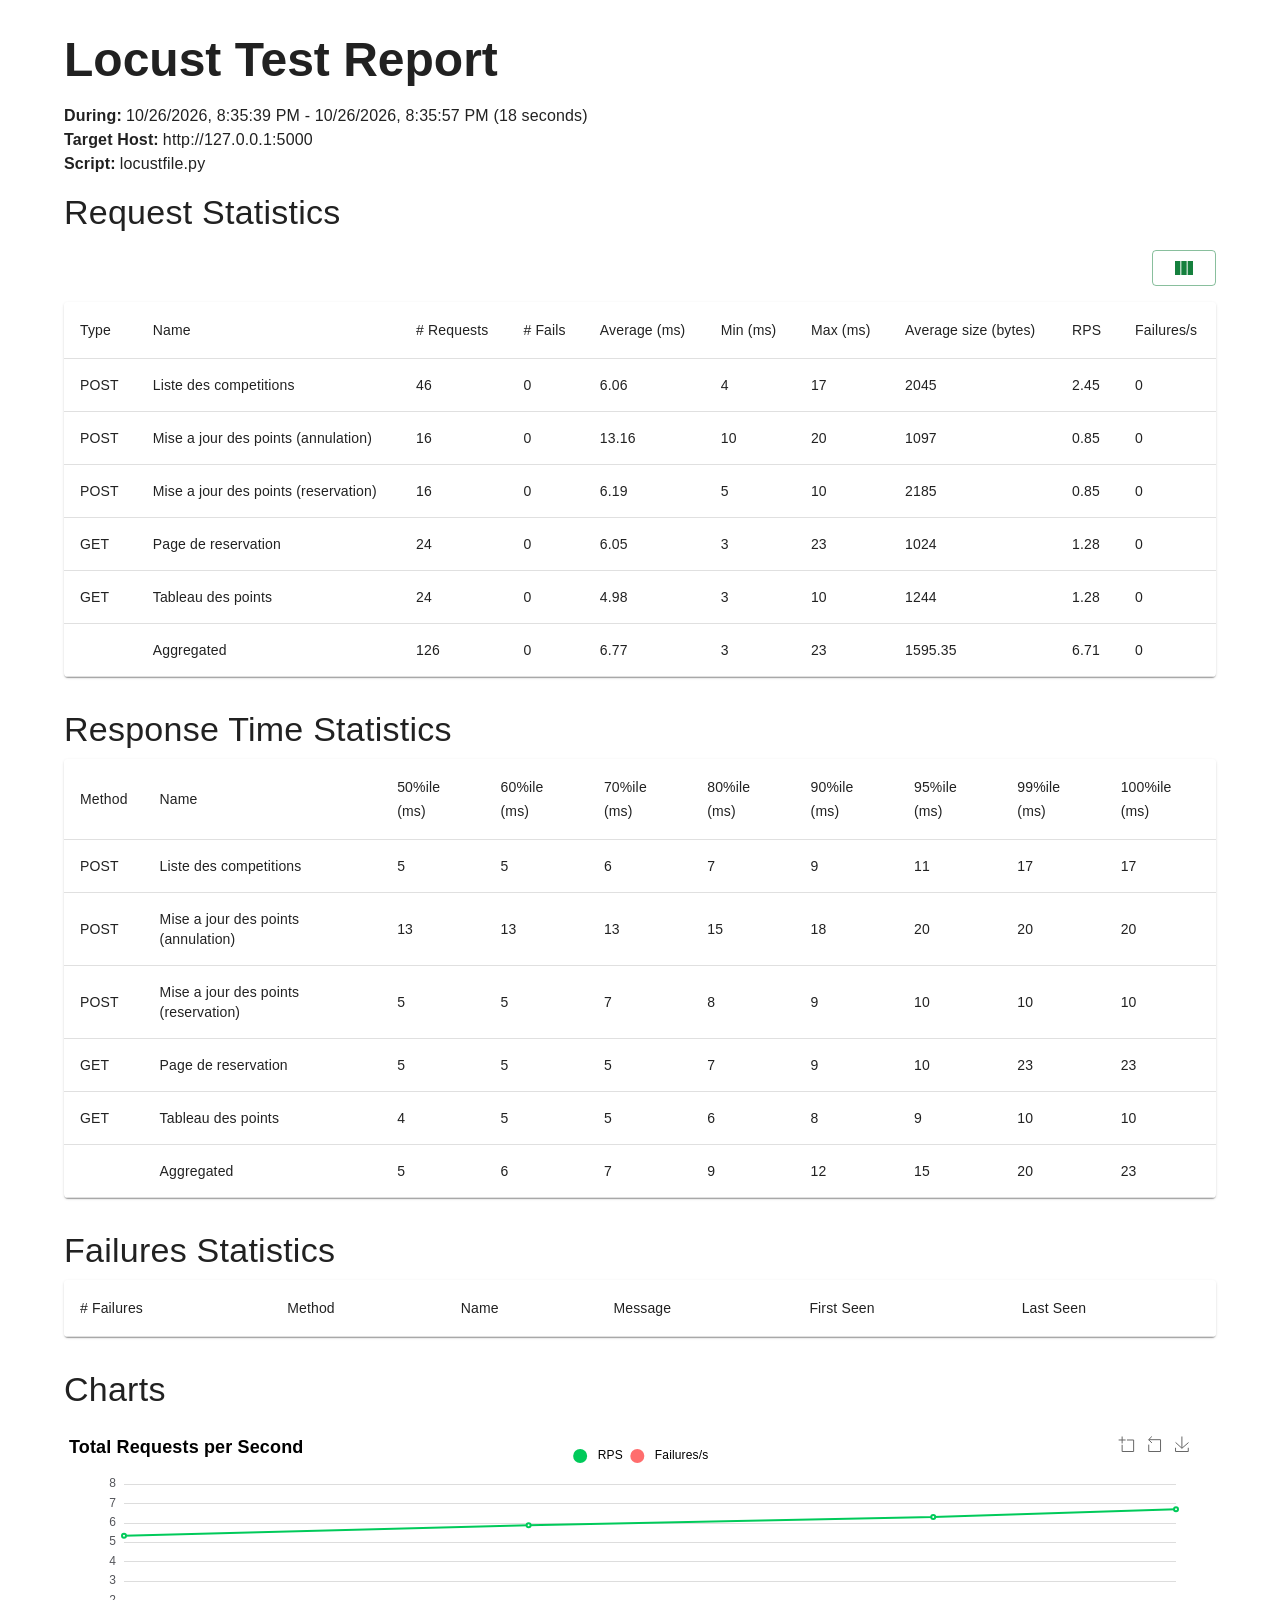
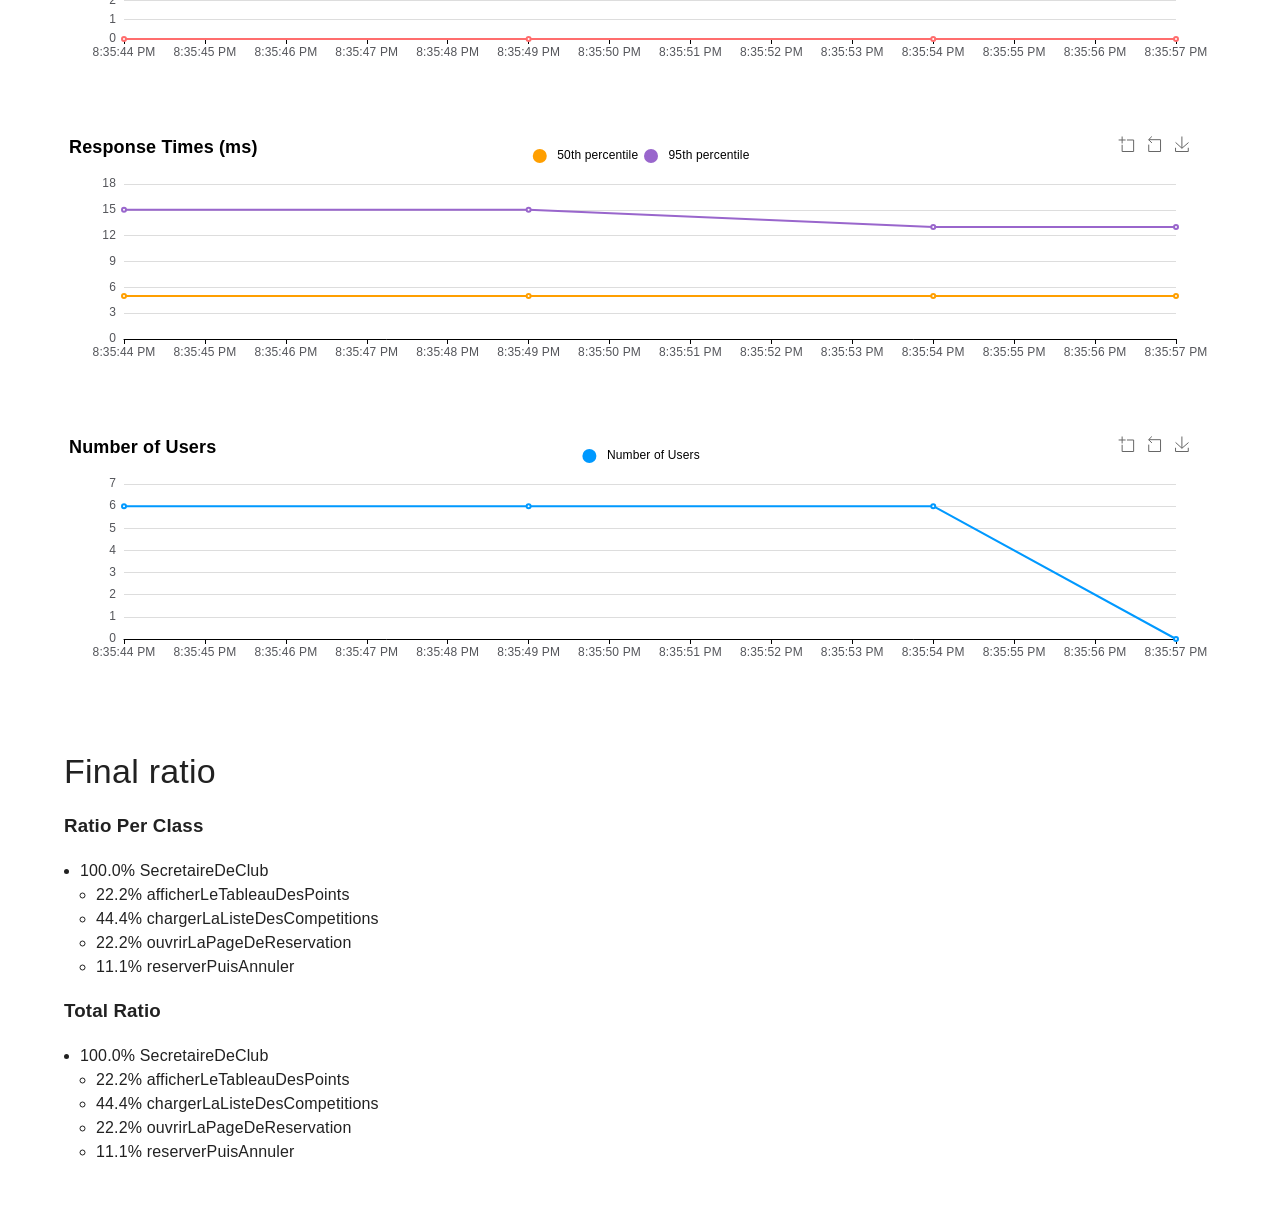
==== commit 847ae5bd: "Performance: rapport Locust a 6 utilisateurs dans rapports/ et documents mis a jour" ====
--- a/rapports/rapport_performance.html
+++ b/rapports/rapport_performance.html
@@ -139,7 +139,7 @@
     <div id="root"></div>
 
     <script>
-      window.templateArgs = {"duration": "16 seconds", "end_time": "2026-10-25T20:59:00Z", "exceptions_statistics": [], "failures_statistics": [], "history": [{"current_fail_per_sec": ["2026-10-25T20:58:48Z", 0], "current_rps": ["2026-10-25T20:58:48Z", 11.666666666666666], "response_time_percentile_0.5": ["2026-10-25T20:58:48Z", 18], "response_time_percentile_0.95": ["2026-10-25T20:58:48Z", 87], "time": "2026-10-25T20:58:48Z", "total_avg_response_time": ["2026-10-25T20:58:48Z", 36.0], "user_count": ["2026-10-25T20:58:48Z", 20]}, {"current_fail_per_sec": ["2026-10-25T20:58:53Z", 0], "current_rps": ["2026-10-25T20:58:53Z", 17.5], "response_time_percentile_0.5": ["2026-10-25T20:58:53Z", 16], "response_time_percentile_0.95": ["2026-10-25T20:58:53Z", 65], "time": "2026-10-25T20:58:53Z", "total_avg_response_time": ["2026-10-25T20:58:53Z", 27.42], "user_count": ["2026-10-25T20:58:53Z", 20]}, {"current_fail_per_sec": ["2026-10-25T20:58:58Z", 0], "current_rps": ["2026-10-25T20:58:58Z", 21.4], "response_time_percentile_0.5": ["2026-10-25T20:58:58Z", 15], "response_time_percentile_0.95": ["2026-10-25T20:58:58Z", 41], "time": "2026-10-25T20:58:58Z", "total_avg_response_time": ["2026-10-25T20:58:58Z", 24.02], "user_count": ["2026-10-25T20:58:58Z", 20]}, {"current_fail_per_sec": ["2026-10-25T20:59:00Z", 0], "current_rps": ["2026-10-25T20:59:00Z", 21.3], "response_time_percentile_0.5": ["2026-10-25T20:59:00Z", 14], "response_time_percentile_0.95": ["2026-10-25T20:59:00Z", 41], "time": "2026-10-25T20:59:00Z", "total_avg_response_time": ["2026-10-25T20:59:00Z", 22.96], "user_count": ["2026-10-25T20:59:00Z", 0]}], "host": "http://127.0.0.1:5000", "is_report": true, "locustfile": "locustfile.py", "percentiles_to_chart": [0.5, 0.95], "profile": null, "requests_statistics": [{"avg_content_length": 2045.0, "avg_response_time": 23.65058484881019, "current_fail_per_sec": 0.0, "current_rps": 8.2, "max_response_time": 185.0, "median_response_time": 16, "method": "POST", "min_response_time": 5.0, "name": "Liste des competitions", "num_failures": 0, "num_requests": 132, "response_time_percentile_0.95": 56, "response_time_percentile_0.99": 160, "total_fail_per_sec": 0.0, "total_rps": 7.831342705326788}, {"avg_content_length": 1135.1515151515152, "avg_response_time": 34.97159091013159, "current_fail_per_sec": 0.0, "current_rps": 2.0, "max_response_time": 110.0, "median_response_time": 31, "method": "POST", "min_response_time": 17.0, "name": "Mise a jour des points (annulation)", "num_failures": 0, "num_requests": 33, "response_time_percentile_0.95": 62, "response_time_percentile_0.99": 110, "total_fail_per_sec": 0.0, "total_rps": 1.957835676331697}, {"avg_content_length": 2185.0, "avg_response_time": 15.549948484862618, "current_fail_per_sec": 0.0, "current_rps": 2.2, "max_response_time": 37.0, "median_response_time": 13, "method": "POST", "min_response_time": 9.0, "name": "Mise a jour des points (reservation)", "num_failures": 0, "num_requests": 33, "response_time_percentile_0.95": 30, "response_time_percentile_0.99": 37, "total_fail_per_sec": 0.0, "total_rps": 1.957835676331697}, {"avg_content_length": 1024.0, "avg_response_time": 21.080955071290415, "current_fail_per_sec": 0.0, "current_rps": 4.4, "max_response_time": 169.0, "median_response_time": 13, "method": "GET", "min_response_time": 4.0, "name": "Page de reservation", "num_failures": 0, "num_requests": 69, "response_time_percentile_0.95": 53, "response_time_percentile_0.99": 170, "total_fail_per_sec": 0.0, "total_rps": 4.093656414148094}, {"avg_content_length": 1244.0, "avg_response_time": 21.388904109624317, "current_fail_per_sec": 0.0, "current_rps": 4.5, "max_response_time": 99.0, "median_response_time": 14, "method": "GET", "min_response_time": 5.0, "name": "Tableau des points", "num_failures": 0, "num_requests": 73, "response_time_percentile_0.95": 71, "response_time_percentile_0.99": 99, "total_fail_per_sec": 0.0, "total_rps": 4.330969829461027}, {"avg_content_length": 1591.0970588235293, "avg_response_time": 22.95607029411579, "current_fail_per_sec": 0.0, "current_rps": 21.3, "max_response_time": 185.0, "median_response_time": 15, "method": "", "min_response_time": 4.0, "name": "Aggregated", "num_failures": 0, "num_requests": 340, "response_time_percentile_0.95": 61, "response_time_percentile_0.99": 160, "total_fail_per_sec": 0.0, "total_rps": 20.171640301599304}], "response_time_statistics": [{"0.5": 16, "0.6": 20, "0.7": 25, "0.8": 28, "0.9": 45, "0.95": 56, "0.99": 160, "1.0": 190, "method": "POST", "name": "Liste des competitions"}, {"0.5": 31, "0.6": 32, "0.7": 38, "0.8": 49, "0.9": 51, "0.95": 62, "0.99": 110, "1.0": 110, "method": "POST", "name": "Mise a jour des points (annulation)"}, {"0.5": 13, "0.6": 14, "0.7": 16, "0.8": 21, "0.9": 23, "0.95": 30, "0.99": 37, "1.0": 37, "method": "POST", "name": "Mise a jour des points (reservation)"}, {"0.5": 13, "0.6": 14, "0.7": 18, "0.8": 21, "0.9": 34, "0.95": 53, "0.99": 170, "1.0": 170, "method": "GET", "name": "Page de reservation"}, {"0.5": 14, "0.6": 17, "0.7": 19, "0.8": 23, "0.9": 55, "0.95": 71, "0.99": 99, "1.0": 99, "method": "GET", "name": "Tableau des points"}, {"0.5": 15, "0.6": 19, "0.7": 23, "0.8": 28, "0.9": 45, "0.95": 61, "0.99": 160, "1.0": 190, "method": "", "name": "Aggregated"}], "show_download_link": false, "start_time": "2026-10-25T20:58:43Z", "tasks": {"per_class": {"SecretaireDeClub": {"ratio": 1.0, "tasks": {"afficher_le_tableau_des_points": {"ratio": 0.2222222222222222}, "charger_la_liste_des_competitions": {"ratio": 0.4444444444444444}, "ouvrir_la_page_de_reservation": {"ratio": 0.2222222222222222}, "reserver_puis_annuler": {"ratio": 0.1111111111111111}}}}, "total": {"SecretaireDeClub": {"ratio": 1.0, "tasks": {"afficher_le_tableau_des_points": {"ratio": 0.2222222222222222}, "charger_la_liste_des_competitions": {"ratio": 0.4444444444444444}, "ouvrir_la_page_de_reservation": {"ratio": 0.2222222222222222}, "reserver_puis_annuler": {"ratio": 0.1111111111111111}}}}}}
+      window.templateArgs = {"duration": "18 seconds", "end_time": "2026-10-26T20:35:57Z", "exceptions_statistics": [], "failures_statistics": [], "history": [{"current_fail_per_sec": ["2026-10-26T20:35:44Z", 0], "current_rps": ["2026-10-26T20:35:44Z", 5.333333333333333], "response_time_percentile_0.5": ["2026-10-26T20:35:44Z", 5], "response_time_percentile_0.95": ["2026-10-26T20:35:44Z", 15], "time": "2026-10-26T20:35:44Z", "total_avg_response_time": ["2026-10-26T20:35:44Z", 7.52], "user_count": ["2026-10-26T20:35:44Z", 6]}, {"current_fail_per_sec": ["2026-10-26T20:35:49Z", 0], "current_rps": ["2026-10-26T20:35:49Z", 5.875], "response_time_percentile_0.5": ["2026-10-26T20:35:49Z", 5], "response_time_percentile_0.95": ["2026-10-26T20:35:49Z", 15], "time": "2026-10-26T20:35:49Z", "total_avg_response_time": ["2026-10-26T20:35:49Z", 6.88], "user_count": ["2026-10-26T20:35:49Z", 6]}, {"current_fail_per_sec": ["2026-10-26T20:35:54Z", 0], "current_rps": ["2026-10-26T20:35:54Z", 6.3], "response_time_percentile_0.5": ["2026-10-26T20:35:54Z", 5], "response_time_percentile_0.95": ["2026-10-26T20:35:54Z", 13], "time": "2026-10-26T20:35:54Z", "total_avg_response_time": ["2026-10-26T20:35:54Z", 6.72], "user_count": ["2026-10-26T20:35:54Z", 6]}, {"current_fail_per_sec": ["2026-10-26T20:35:57Z", 0], "current_rps": ["2026-10-26T20:35:57Z", 6.7], "response_time_percentile_0.5": ["2026-10-26T20:35:57Z", 5], "response_time_percentile_0.95": ["2026-10-26T20:35:57Z", 13], "time": "2026-10-26T20:35:57Z", "total_avg_response_time": ["2026-10-26T20:35:57Z", 6.77], "user_count": ["2026-10-26T20:35:57Z", 0]}], "host": "http://127.0.0.1:5000", "is_report": true, "locustfile": "locustfile.py", "percentiles_to_chart": [0.5, 0.95], "profile": null, "requests_statistics": [{"avg_content_length": 2045.0, "avg_response_time": 6.064228260890519, "current_fail_per_sec": 0.0, "current_rps": 2.6, "max_response_time": 17.0, "median_response_time": 5, "method": "POST", "min_response_time": 4.0, "name": "Liste des competitions", "num_failures": 0, "num_requests": 46, "response_time_percentile_0.95": 11, "response_time_percentile_0.99": 17, "total_fail_per_sec": 0.0, "total_rps": 2.4514596826280757}, {"avg_content_length": 1097.0, "avg_response_time": 13.157718750051117, "current_fail_per_sec": 0.0, "current_rps": 0.7, "max_response_time": 20.0, "median_response_time": 13, "method": "POST", "min_response_time": 10.0, "name": "Mise a jour des points (annulation)", "num_failures": 0, "num_requests": 16, "response_time_percentile_0.95": 20, "response_time_percentile_0.99": 20, "total_fail_per_sec": 0.0, "total_rps": 0.8526816287402003}, {"avg_content_length": 2185.0, "avg_response_time": 6.185281250026264, "current_fail_per_sec": 0.0, "current_rps": 0.7, "max_response_time": 10.0, "median_response_time": 5, "method": "POST", "min_response_time": 5.0, "name": "Mise a jour des points (reservation)", "num_failures": 0, "num_requests": 16, "response_time_percentile_0.95": 10, "response_time_percentile_0.99": 10, "total_fail_per_sec": 0.0, "total_rps": 0.8526816287402003}, {"avg_content_length": 1024.0, "avg_response_time": 6.051704166698831, "current_fail_per_sec": 0.0, "current_rps": 1.4, "max_response_time": 23.0, "median_response_time": 5, "method": "GET", "min_response_time": 3.0, "name": "Page de reservation", "num_failures": 0, "num_requests": 24, "response_time_percentile_0.95": 10, "response_time_percentile_0.99": 23, "total_fail_per_sec": 0.0, "total_rps": 1.2790224431103003}, {"avg_content_length": 1244.0, "avg_response_time": 4.981000000005527, "current_fail_per_sec": 0.0, "current_rps": 1.3, "max_response_time": 10.0, "median_response_time": 4, "method": "GET", "min_response_time": 3.0, "name": "Tableau des points", "num_failures": 0, "num_requests": 24, "response_time_percentile_0.95": 9, "response_time_percentile_0.99": 10, "total_fail_per_sec": 0.0, "total_rps": 1.2790224431103003}, {"avg_content_length": 1595.3492063492063, "avg_response_time": 6.771646031770687, "current_fail_per_sec": 0.0, "current_rps": 6.7, "max_response_time": 23.0, "median_response_time": 5, "method": "", "min_response_time": 3.0, "name": "Aggregated", "num_failures": 0, "num_requests": 126, "response_time_percentile_0.95": 15, "response_time_percentile_0.99": 20, "total_fail_per_sec": 0.0, "total_rps": 6.714867826329076}], "response_time_statistics": [{"0.5": 5, "0.6": 5, "0.7": 6, "0.8": 7, "0.9": 9, "0.95": 11, "0.99": 17, "1.0": 17, "method": "POST", "name": "Liste des competitions"}, {"0.5": 13, "0.6": 13, "0.7": 13, "0.8": 15, "0.9": 18, "0.95": 20, "0.99": 20, "1.0": 20, "method": "POST", "name": "Mise a jour des points (annulation)"}, {"0.5": 5, "0.6": 5, "0.7": 7, "0.8": 8, "0.9": 9, "0.95": 10, "0.99": 10, "1.0": 10, "method": "POST", "name": "Mise a jour des points (reservation)"}, {"0.5": 5, "0.6": 5, "0.7": 5, "0.8": 7, "0.9": 9, "0.95": 10, "0.99": 23, "1.0": 23, "method": "GET", "name": "Page de reservation"}, {"0.5": 4, "0.6": 5, "0.7": 5, "0.8": 6, "0.9": 8, "0.95": 9, "0.99": 10, "1.0": 10, "method": "GET", "name": "Tableau des points"}, {"0.5": 5, "0.6": 6, "0.7": 7, "0.8": 9, "0.9": 12, "0.95": 15, "0.99": 20, "1.0": 23, "method": "", "name": "Aggregated"}], "show_download_link": false, "start_time": "2026-10-26T20:35:39Z", "tasks": {"per_class": {"SecretaireDeClub": {"ratio": 1.0, "tasks": {"afficher_le_tableau_des_points": {"ratio": 0.2222222222222222}, "charger_la_liste_des_competitions": {"ratio": 0.4444444444444444}, "ouvrir_la_page_de_reservation": {"ratio": 0.2222222222222222}, "reserver_puis_annuler": {"ratio": 0.1111111111111111}}}}, "total": {"SecretaireDeClub": {"ratio": 1.0, "tasks": {"afficher_le_tableau_des_points": {"ratio": 0.2222222222222222}, "charger_la_liste_des_competitions": {"ratio": 0.4444444444444444}, "ouvrir_la_page_de_reservation": {"ratio": 0.2222222222222222}, "reserver_puis_annuler": {"ratio": 0.1111111111111111}}}}}}
       window.theme = "light"
     </script>
     
